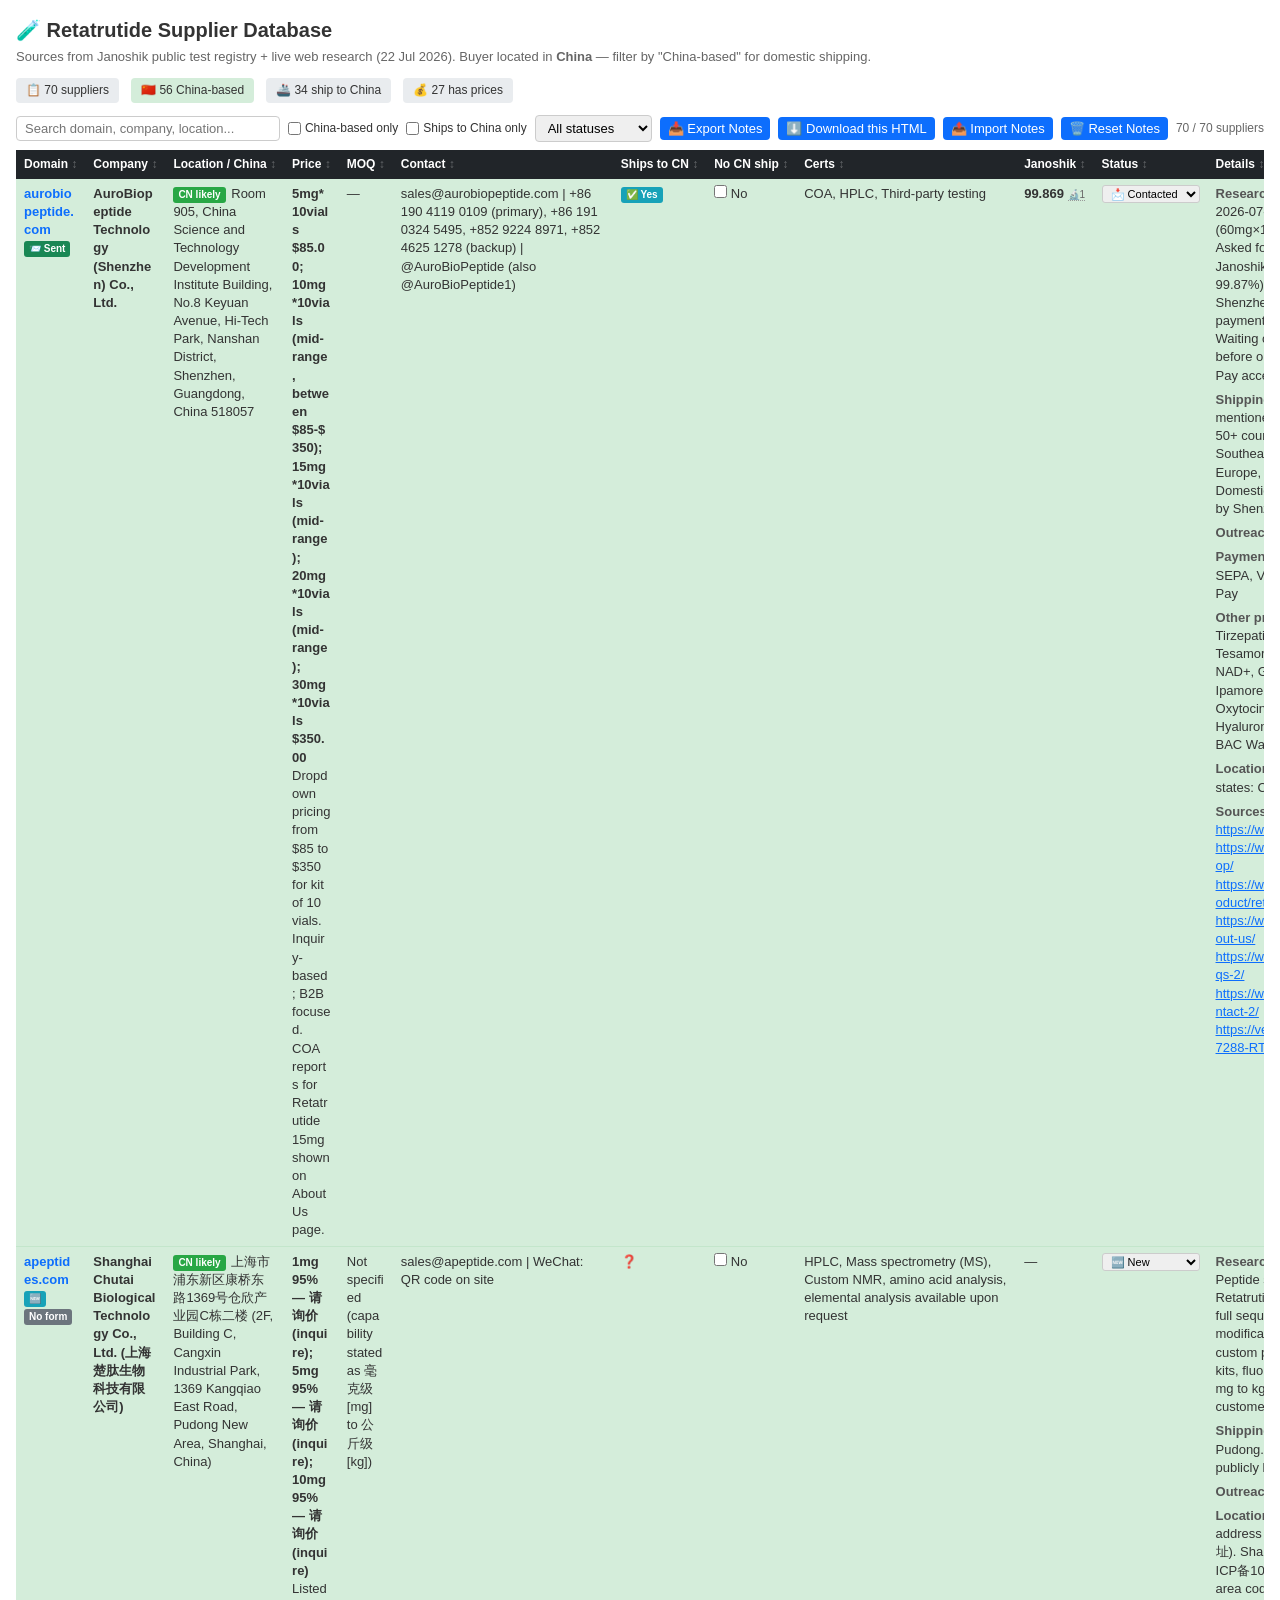
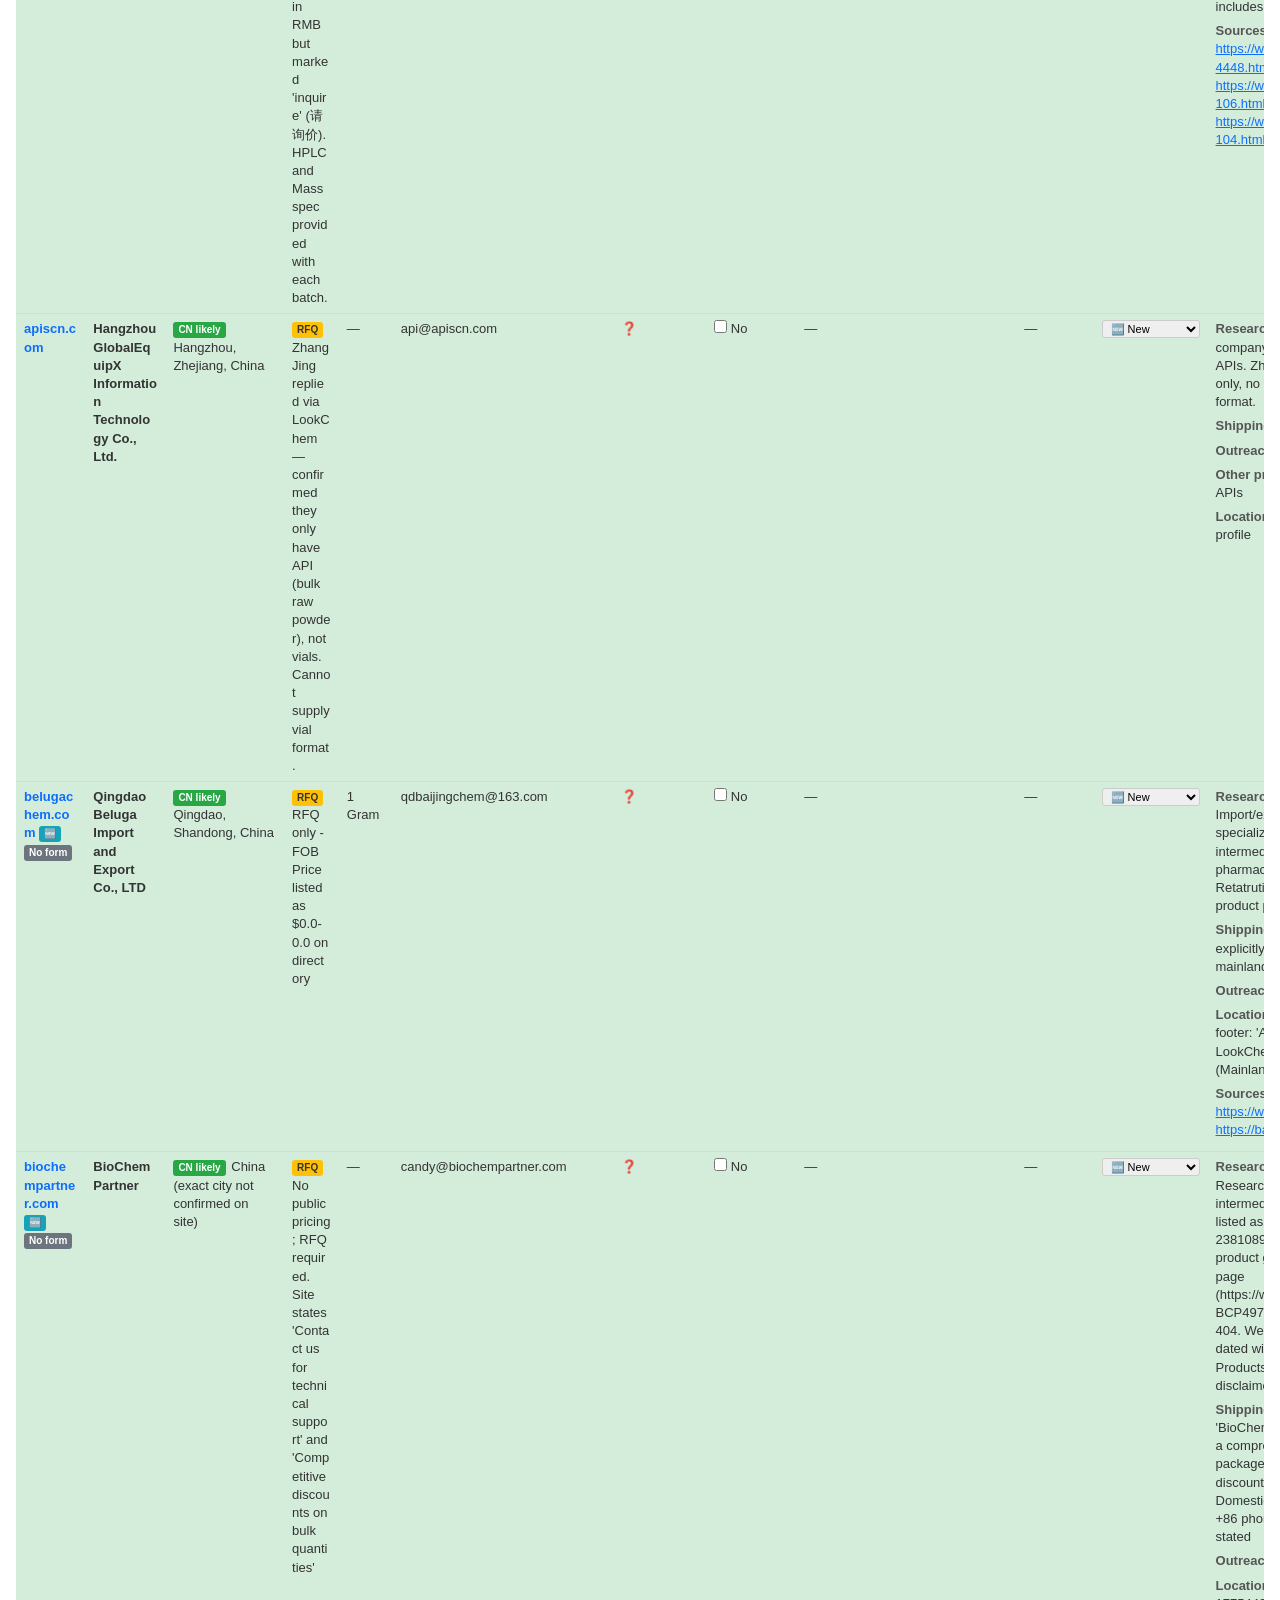
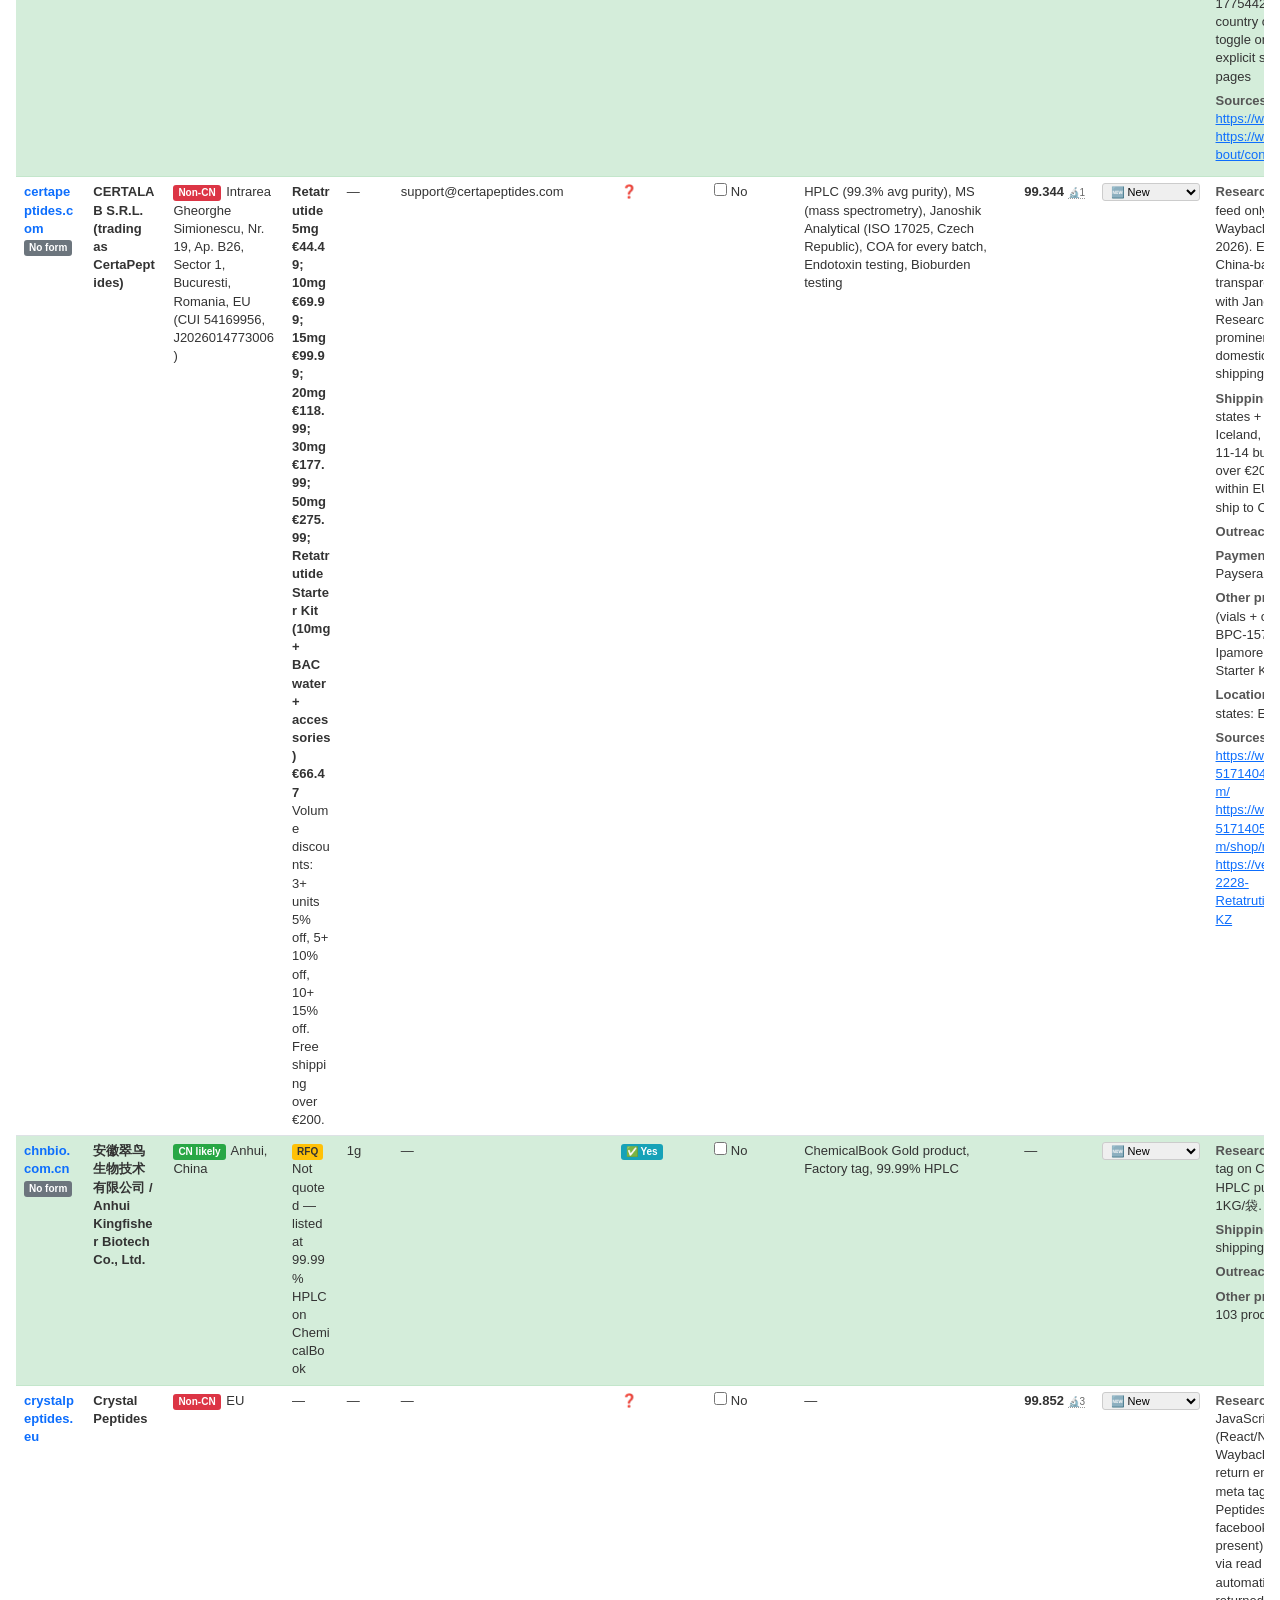
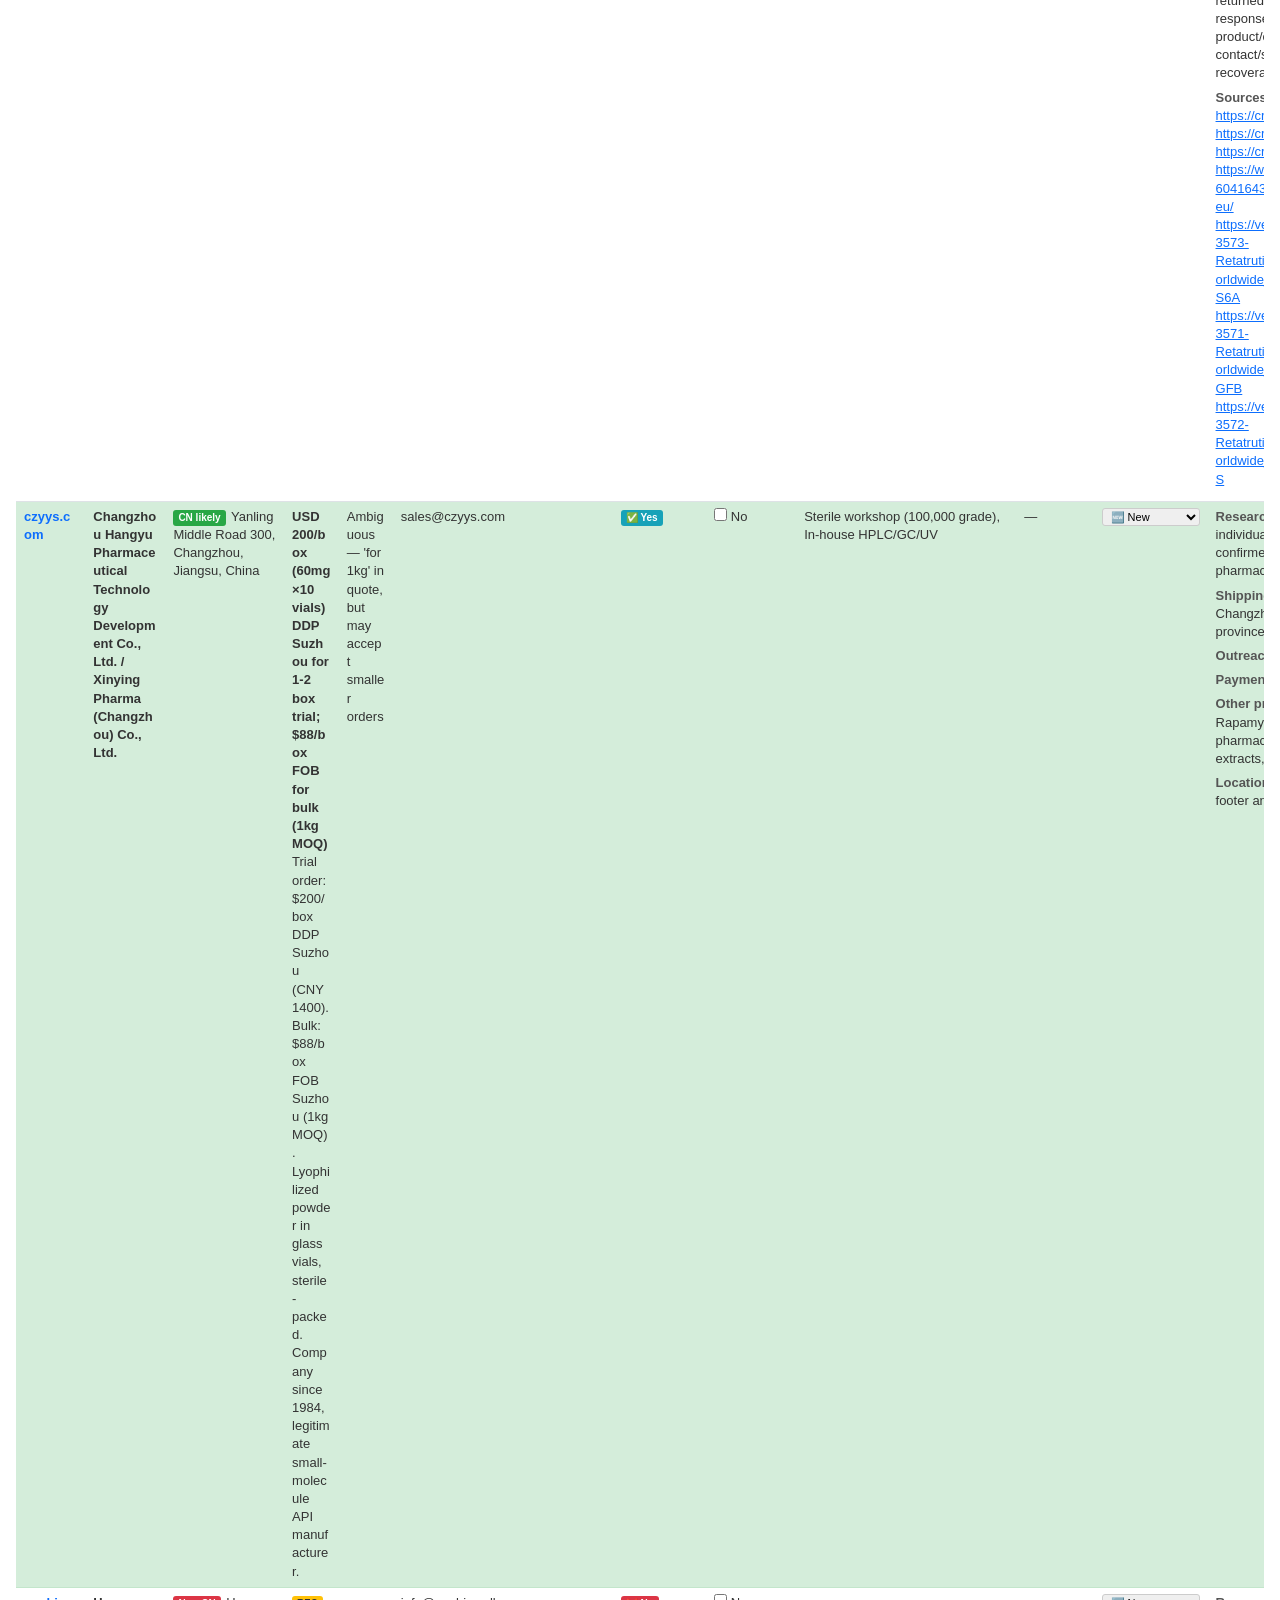
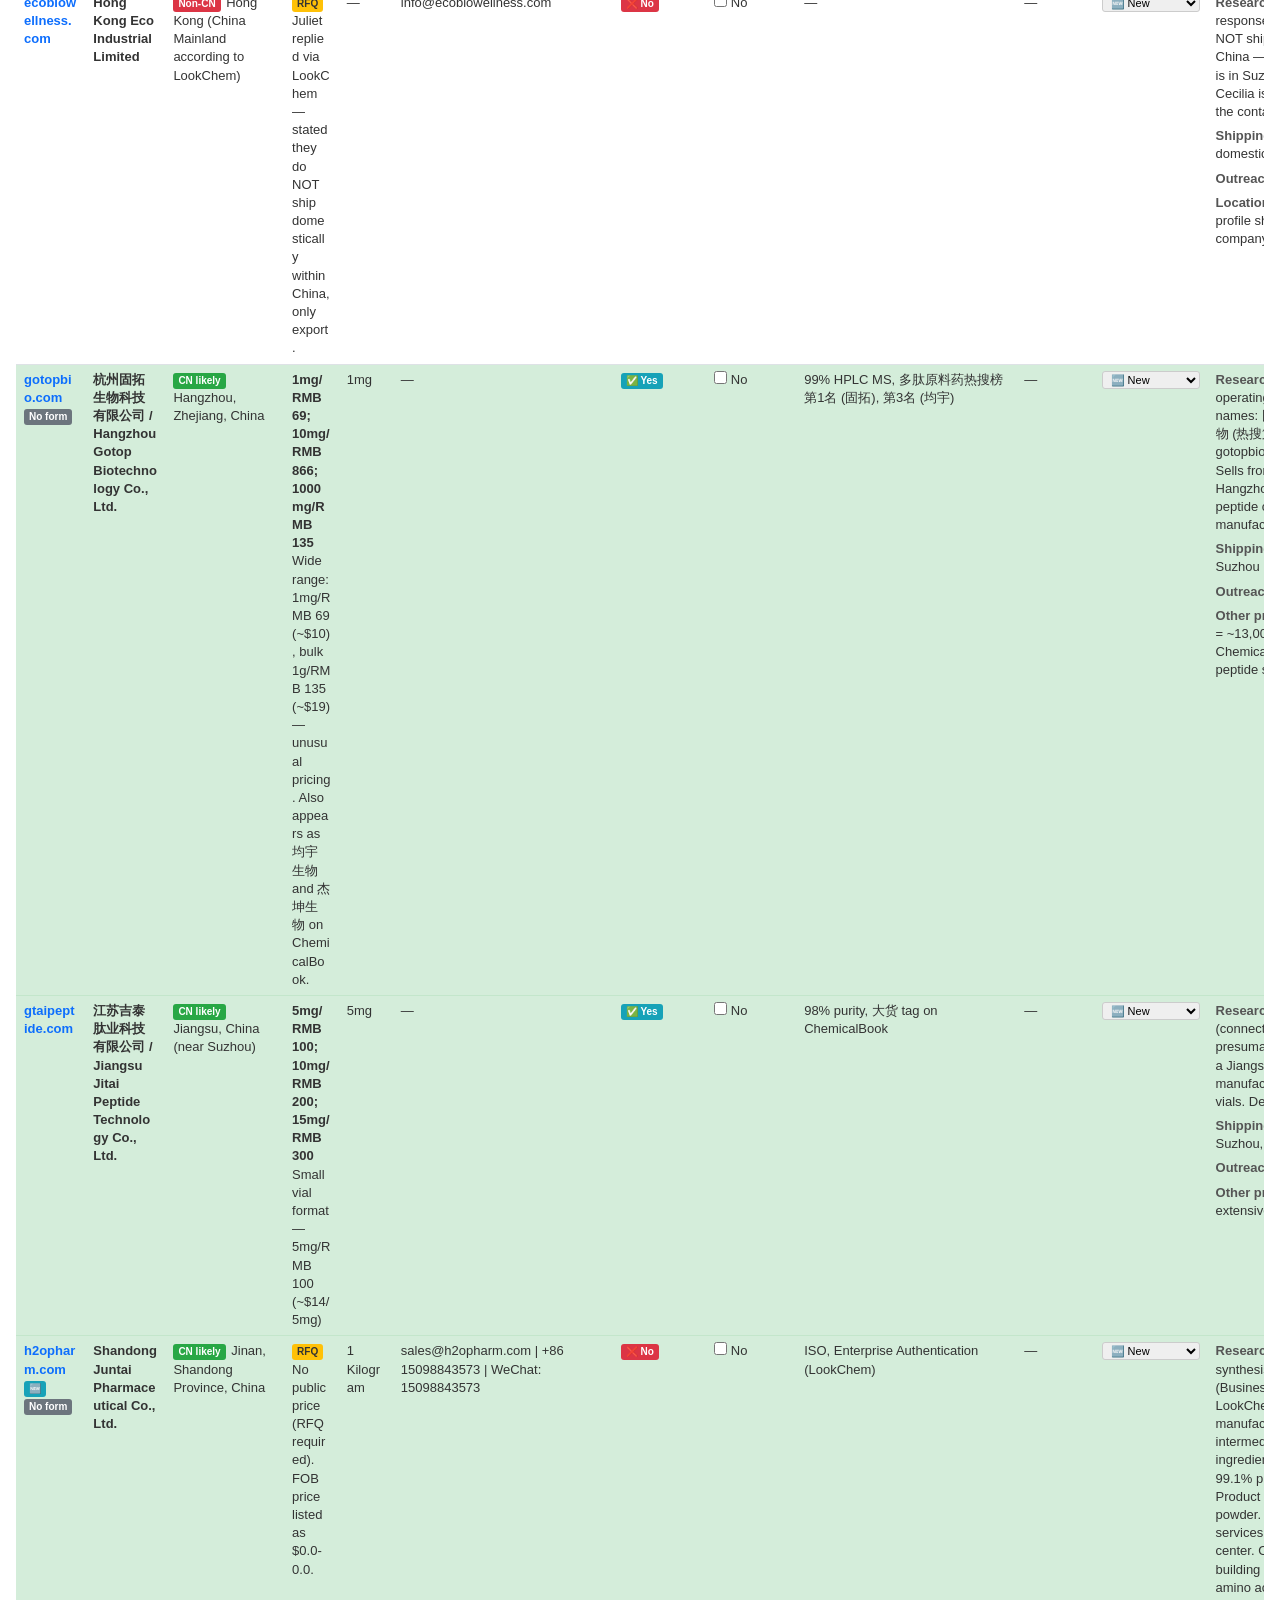
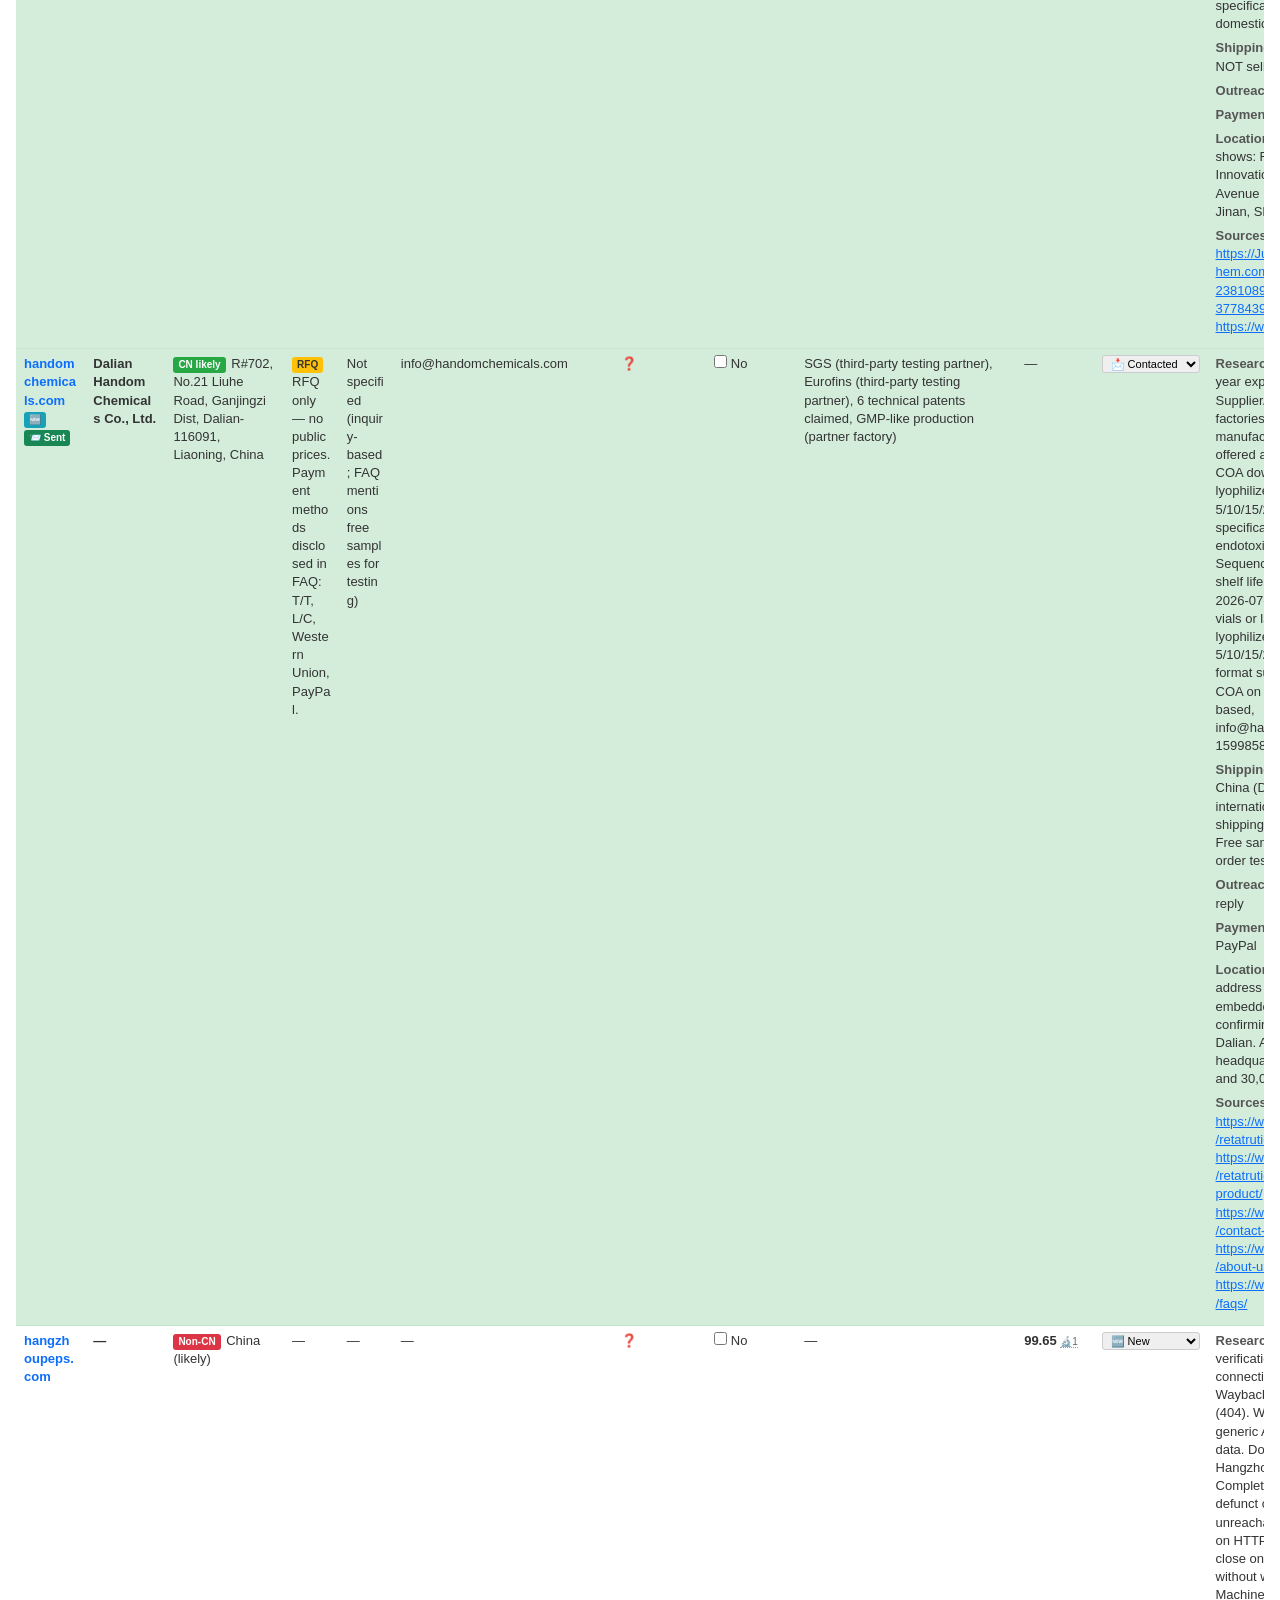
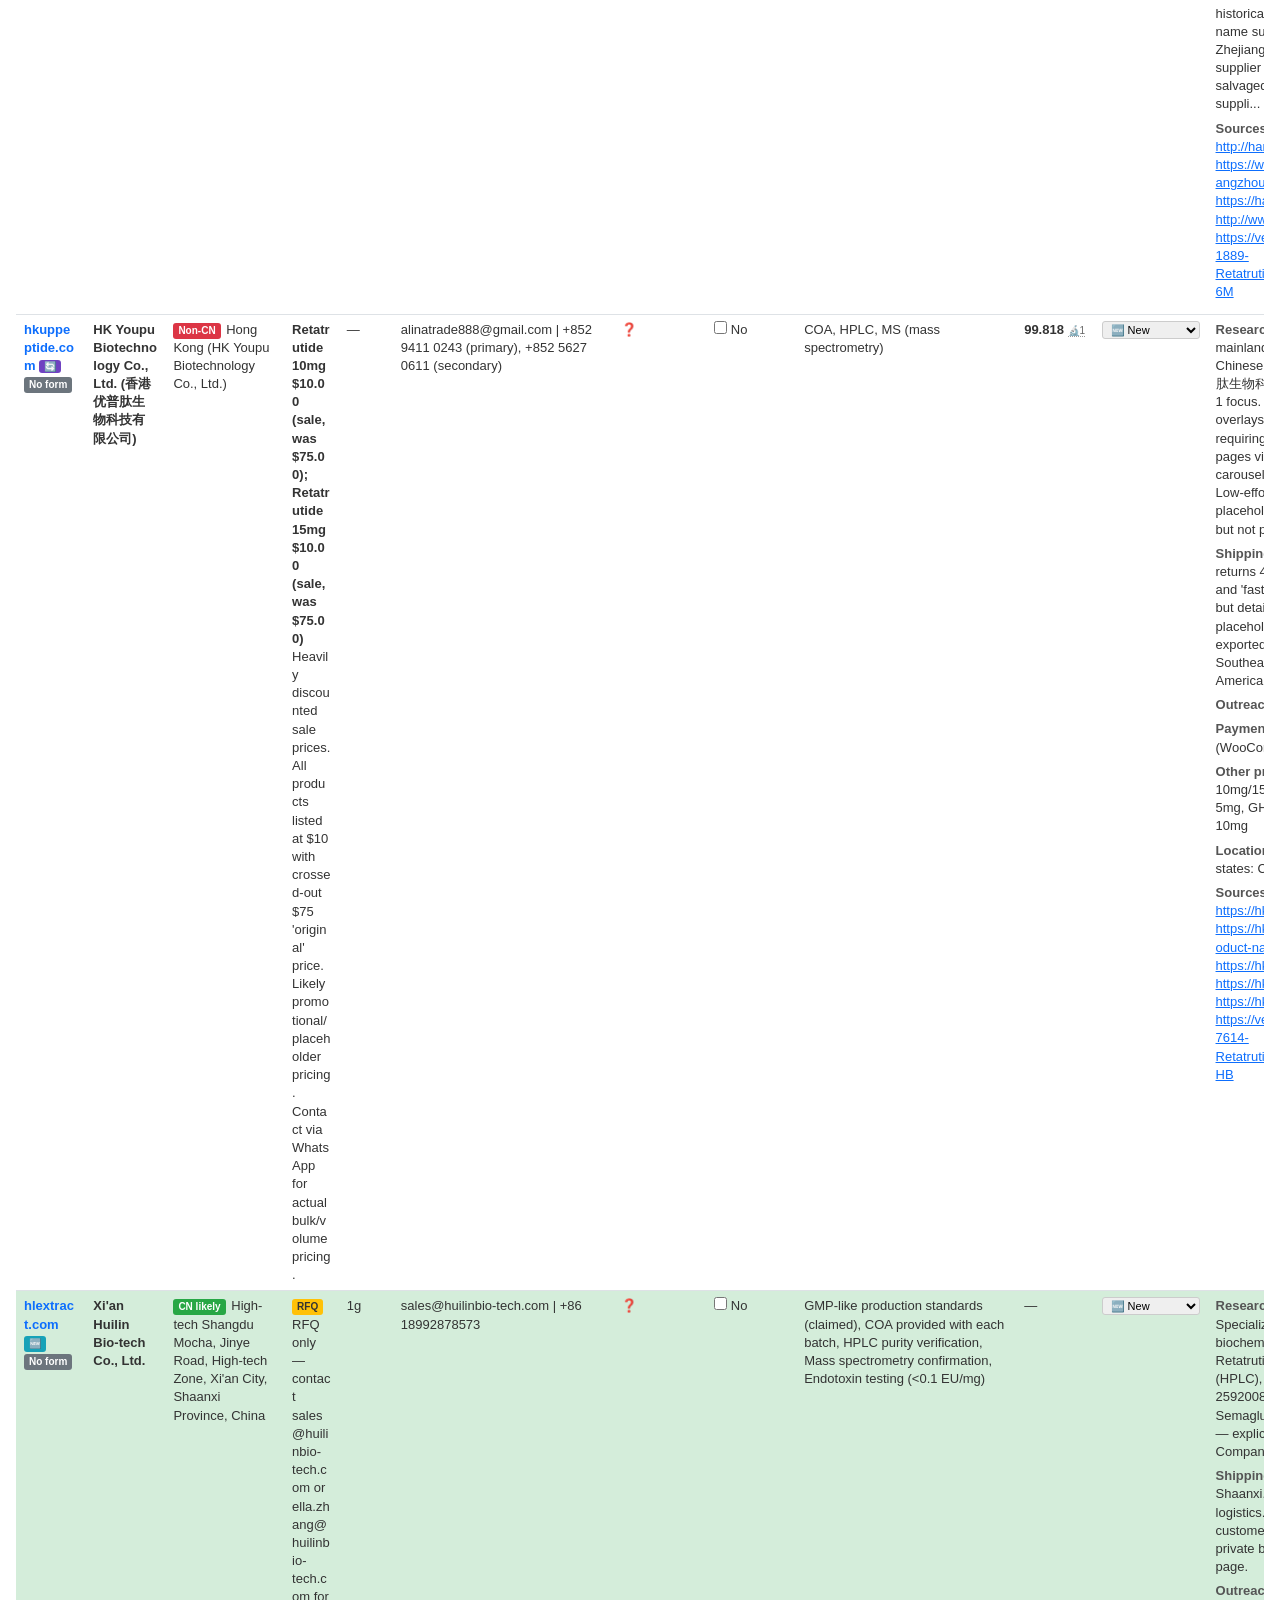
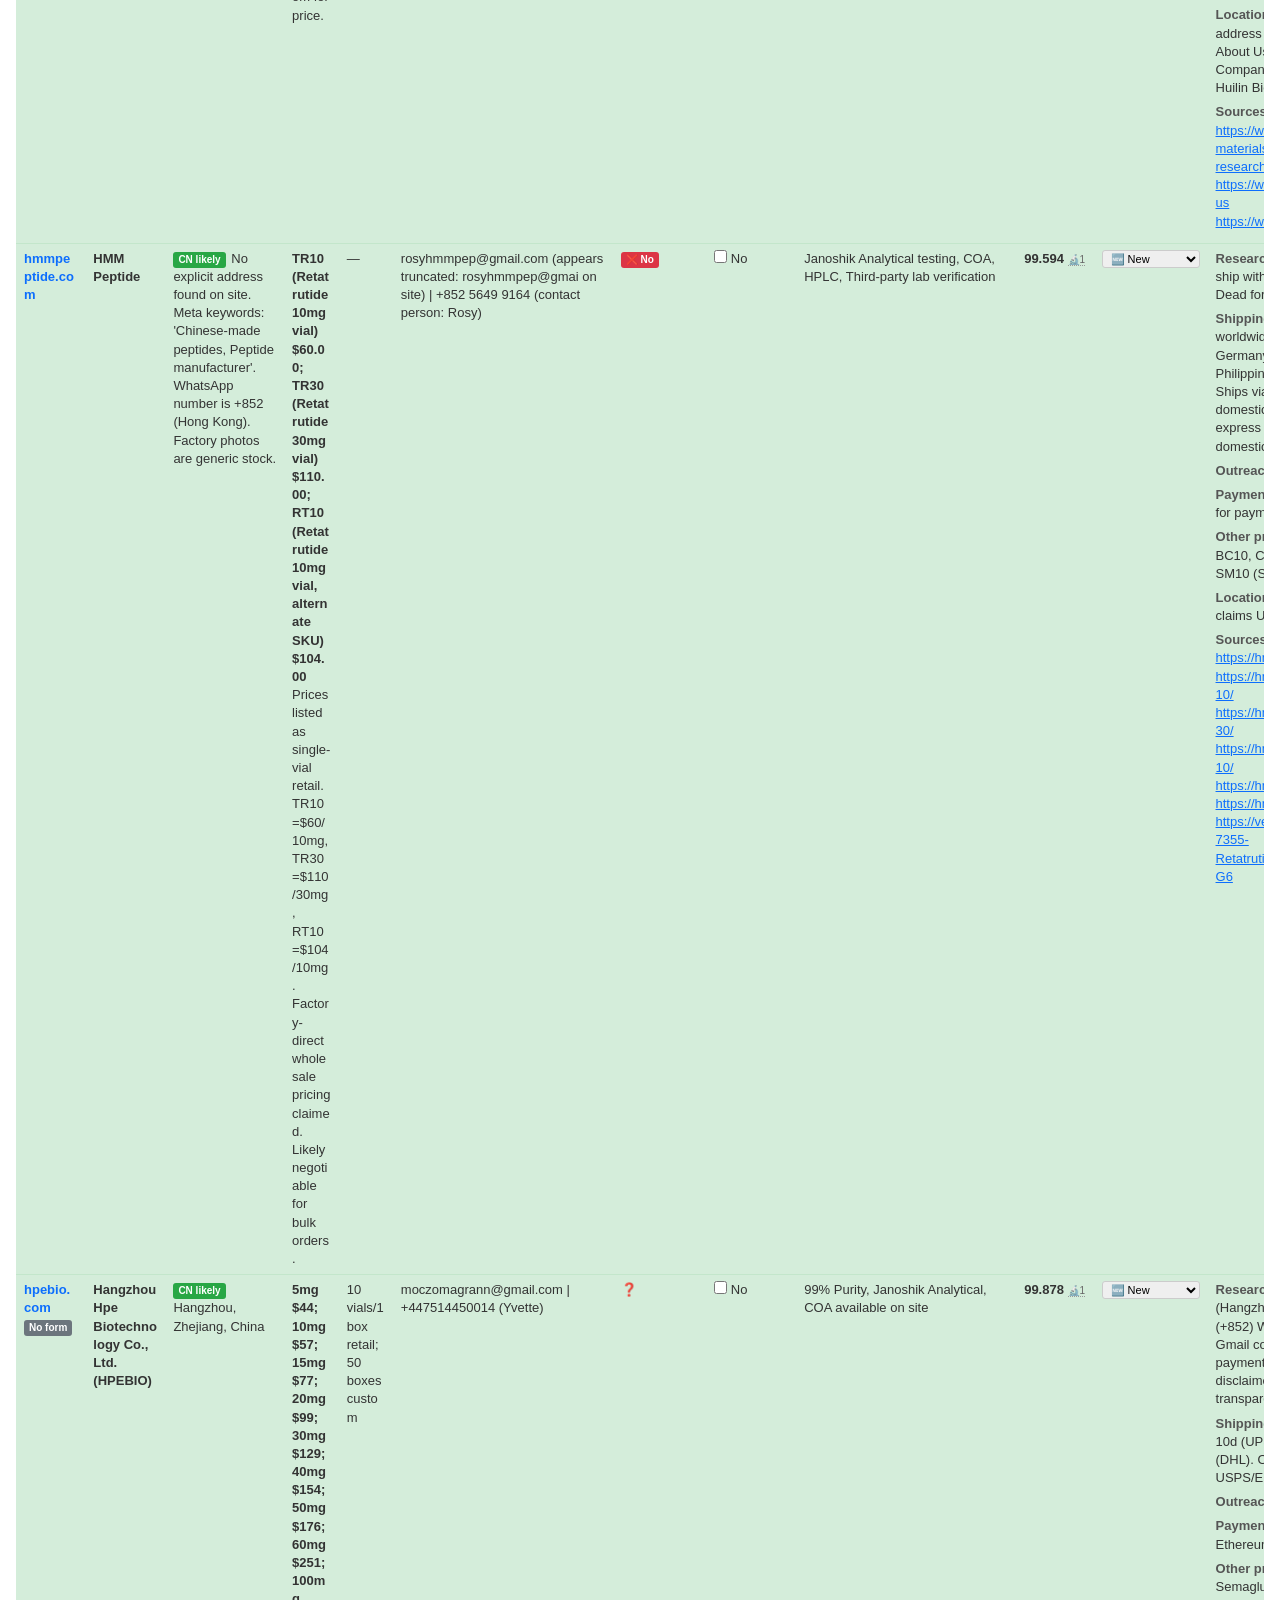
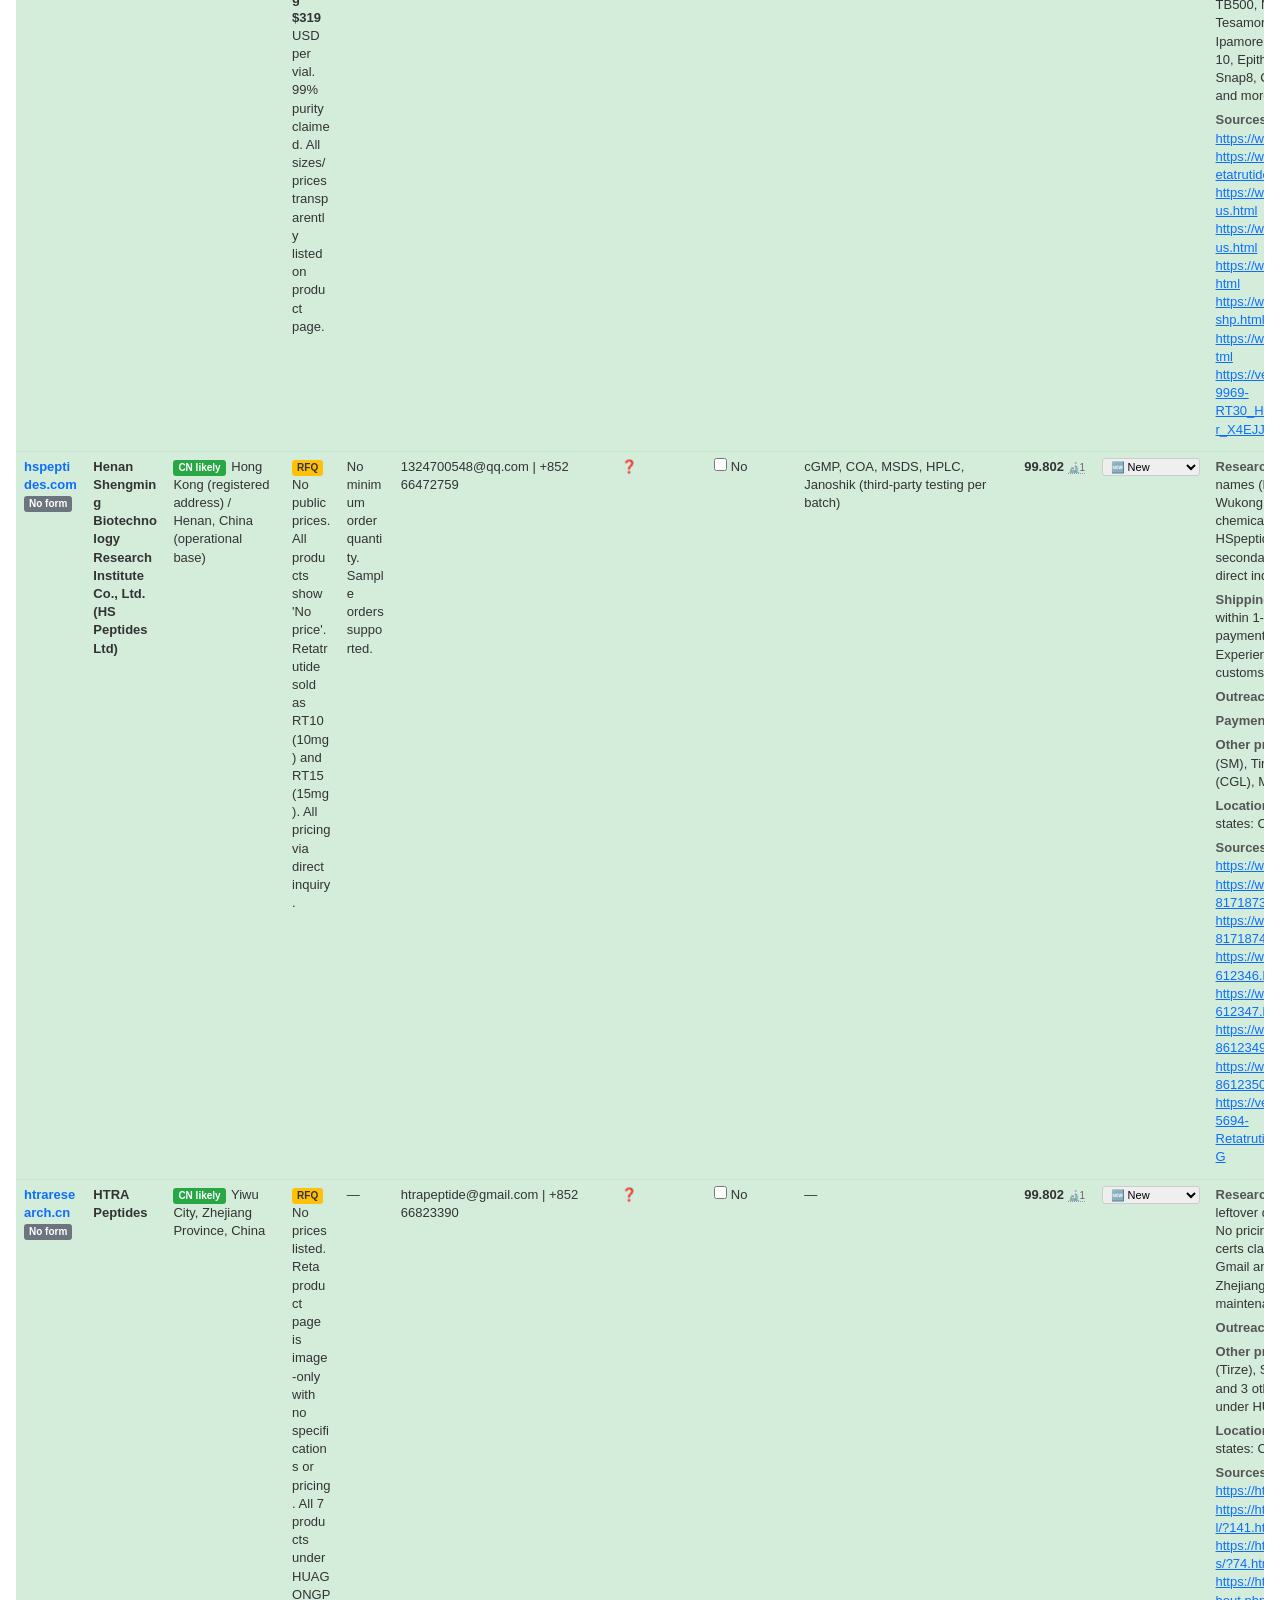
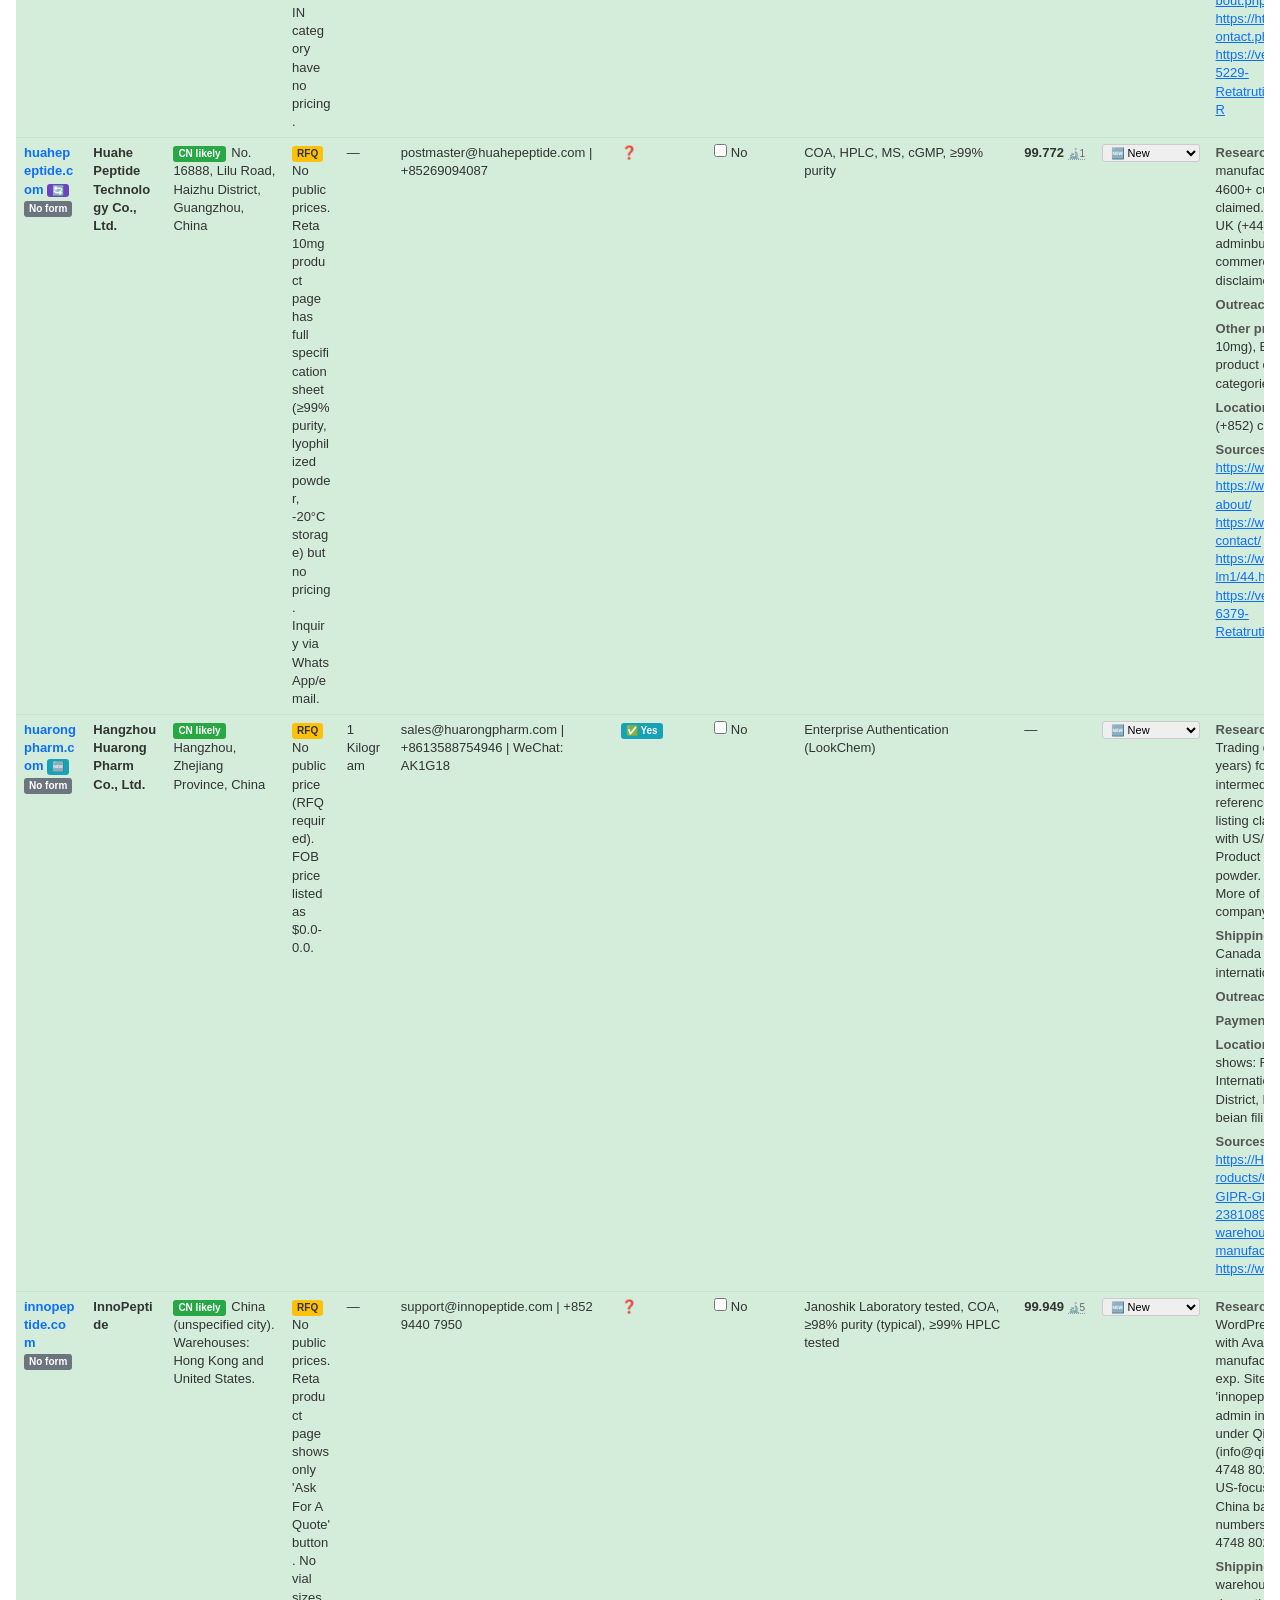
==== retatrutide-suppliers.html @ 612a73a8 "Add Janoshik verify links to 33 suppliers with test records" ====
<!DOCTYPE html>
<html lang="en">
<head>
<meta charset="UTF-8">
<meta name="viewport" content="width=device-width, initial-scale=1.0">
<title>Retatrutide Supplier Database</title>
<style>
:root {
  --cn-green: #d4edda;
  --cn-border: #c3e6cb;
  --non-cn-red: #f8d7da;
  --non-cn-border: #f5c6cb;
  --table-stripe: #f8f9fa;
  --header-bg: #212529;
  --accent: #0d6efd;
}
* { box-sizing: border-box; margin: 0; padding: 0; }
body { font-family: -apple-system,BlinkMacSystemFont,'Segoe UI',Roboto,sans-serif; font-size: 13px; line-height: 1.4; padding: 16px; background: #fff; color: #333; }
h1 { font-size: 20px; margin-bottom: 4px; }
.subtitle { color: #666; font-size: 13px; margin-bottom: 12px; }
.stats-bar { display: flex; gap: 12px; flex-wrap: wrap; margin-bottom: 12px; }
.stat { background: #e9ecef; padding: 4px 10px; border-radius: 4px; font-size: 12px; }
.stat.cn { background: var(--cn-green); }
.controls { display: flex; gap: 8px; flex-wrap: wrap; align-items: center; margin-bottom: 8px; }
.controls input, .controls select, .controls button { font-size: 13px; padding: 4px 8px; border: 1px solid #ccc; border-radius: 4px; }
.controls button { background: #0d6efd; color: #fff; border: none; cursor: pointer; }
.controls button:hover { background: #0b5ed7; }
.controls label { display: flex; align-items: center; gap: 4px; font-size: 12px; cursor: pointer; }
table { border-collapse: collapse; width: 100%; white-space: nowrap; }
th { background: var(--header-bg); color: #fff; padding: 6px 8px; text-align: left; font-weight: 600; cursor: pointer; position: relative; user-select: none; font-size: 12px; }
th::after { content: ' ↕'; opacity: 0.3; }
th.sorted-asc::after { content: ' ▲'; opacity: 1; }
th.sorted-desc::after { content: ' ▼'; opacity: 1; }
th:hover { background: #343a40; }
td { padding: 6px 8px; border-bottom: 1px solid #dee2e6; vertical-align: top; white-space: normal; overflow-wrap: anywhere; }
tr.cn { background: var(--cn-green); }
tr.cn td { border-color: var(--cn-border); }
tr.non-cn { background: #fff; }
tr.no-cn-ship { background: var(--non-cn-red) !important; }
tr.no-cn-ship td { border-color: var(--non-cn-border); }
tr.hidden { display: none; }
tr:hover { filter: brightness(0.97); }
td.notes-cell, td.details-cell { min-width: 220px; white-space: normal; overflow-wrap: anywhere; }
.detail-label { color: #555; font-weight: 600; }
.detail-block { margin-bottom: 6px; }
.source-link { color: #0d6efd; display: block; overflow-wrap: anywhere; }
td textarea { width: 160px; height: 36px; font-size: 11px; border: 1px solid #ccc; border-radius: 3px; padding: 2px 4px; resize: vertical; }
td textarea:focus { border-color: var(--accent); outline: none; box-shadow: 0 0 0 2px rgba(13,110,253,0.15); }
select.status { font-size: 11px; padding: 1px 4px; border-radius: 3px; border: 1px solid #ccc; }
.badge { display: inline-block; font-size: 10px; padding: 1px 5px; border-radius: 3px; font-weight: 600; margin-right: 2px; }
.badge-contacted { background: #198754; color: #fff; }
.badge-captcha { background: #fd7e14; color: #fff; }
.badge-no-form { background: #6c757d; color: #fff; }
.badge-cn { background: #28a745; color: #fff; }
.badge-not-cn { background: #dc3545; color: #fff; }
.badge-ship { background: #17a2b8; color: #fff; }
.badge-rfq { background: #ffc107; color: #333; }
.badge-test { font-size: 10px; color: #666; cursor: help; border-bottom: 1px dotted #999; }
.batch-badge { background: #6f42c1; color: #fff; font-size: 10px; padding: 1px 5px; border-radius: 3px; cursor: help; }
.domain-link { font-weight: 600; color: #0d6efd; text-decoration: none; }
.domain-link:hover { text-decoration: underline; }
.ex-import { margin-top: 8px; display: flex; gap: 8px; align-items: center; }
.ex-import button { font-size: 12px; padding: 3px 10px; }
.toast { position: fixed; bottom: 20px; right: 20px; background: #333; color: #fff; padding: 8px 16px; border-radius: 6px; font-size: 13px; opacity: 0; transition: opacity 0.3s; pointer-events: none; z-index: 999; }
.toast.show { opacity: 1; }
@media (max-width: 800px) { td, th { white-space: normal; } td textarea { width: 100px; } }
</style>
</head>
<body>
<h1>🧪 Retatrutide Supplier Database</h1>
<p class="subtitle">Sources from Janoshik public test registry + live web research (22 Jul 2026). Buyer located in <b>China</b> — filter by "China-based" for domestic shipping.</p>

<div class="stats-bar" id="stats-bar"></div>

<div class="controls">
  <input type="text" id="search" placeholder="Search domain, company, location..." style="flex:1;min-width:160px;">
  <label><input type="checkbox" id="chinaOnly"> China-based only</label>
  <label><input type="checkbox" id="shipChinaOnly"> Ships to China only</label>
  <select id="statusFilter">
    <option value="">All statuses</option>
    <option value="new">🆕 New</option>
    <option value="contacted">📩 Contacted</option>
    <option value="replied">💬 Replied</option>
    <option value="ordered">📦 Ordered</option>
    <option value="dead">⛔ Dead</option>
  </select>
  <button onclick="saveExport()">📥 Export Notes</button>
  <button onclick="downloadDatabase()">⬇️ Download this HTML</button>
  <input type="file" id="importFile" accept=".json" style="display:none" onchange="importNotes(event)">
  <button onclick="document.getElementById('importFile').click()">📤 Import Notes</button>
  <button onclick="resetNotes()">🗑️ Reset Notes</button>
  <span id="rowCount" style="font-size:12px;color:#666;"></span>
</div>

<div style="overflow-x:auto">
<table id="table">
<thead>
<tr>
<th data-col="domain">Domain</th>
<th data-col="company">Company</th>
<th data-col="china">Location / China</th>
<th data-col="price">Price</th>
<th data-col="moq">MOQ</th>
<th data-col="contact">Contact</th>
<th data-col="ships">Ships to CN</th>
<th data-col="noChinaShip">No CN ship</th>
<th data-col="certs">Certs</th>
<th data-col="purity">Janoshik</th>
<th data-col="status">Status</th>
<th data-col="details">Details</th>
<th data-col="notes">Notes</th>
</tr>
</thead>
<tbody id="tbody"></tbody>
</table>
</div>

<div class="ex-import">
  <span id="lastSaved" style="font-size:11px;color:#999;"></span>
</div>
<div id="toast" class="toast"></div>

<script>
const SUPPLIERS = [
  {
    domain: "aurobiopeptide.com",
    company: "AuroBiopeptide Technology (Shenzhen) Co., Ltd.",
    location: "Room 905, China Science and Technology Development Institute Building, No.8 Keyuan Avenue, Hi-Tech Park, Nanshan District, Shenzhen, Guangdong, China 518057",
    location_evidence: "Website states: China (Shenzhen)",
    china_based: true,
    ships_to_china: true,
    prices: "5mg*10vials $85.00; 10mg*10vials (mid-range, between $85-$350); 15mg*10vials (mid-range); 20mg*10vials (mid-range); 30mg*10vials $350.00",
    price_notes: "Dropdown pricing from $85 to $350 for kit of 10 vials. Inquiry-based; B2B focused. COA reports for Retatrutide 15mg shown on About Us page.",
    moq: "",
    email: "sales@aurobiopeptide.com",
    whatsapp: "+86 190 4119 0109 (primary), +86 191 0324 5495, +852 9224 8971, +852 4625 1278 (backup)",
    telegram: "@AuroBioPeptide (also @AuroBioPeptide1)",
    wechat: "",
    certs: "COA, HPLC, Third-party testing",
    purity: "99.869",
    test_count: 1,
    shipping_notes: "Global shipping mentioned on homepage; claims 50+ countries served. Ships to Southeast Asia, Middle East, Europe, South America, Africa. Domestic China shipping implied by Shenzhen base.",
    payment: "Credit/Debit cards, SEPA, Visa/Mastercard, WeChat Pay",
    batch_group: "",
    other_products: "Semaglutide, Tirzepatide, BPC-157, TB-500, Tesamorelin, Cagrilintide, GHK-Cu, NAD+, Glutathione, MOTS-c, Ipamorelin, LL-37, AOD-9604, Oxytocin Acetate, SNAP-8, Hyaluronic Acid, KLOW Blend, BAC Water",
    notes: "Active conversation 2026-07-24. Quoted ¥1,730 (60mg×10 vials delivered Suzhou). Asked for COA/HPLC-MS. Has Janoshik test 157288 (RT20, 99.87%). Legitimate vendor — Shenzhen address, card payments, real COA library. Waiting on batch COA for 60mg before ordering. Payment: WeChat Pay accepted..",
    outreach_status: "contacted",
    outreach_detail: "Active — in discussion",
    source_urls: ["https://www.aurobiopeptide.com/", "https://www.aurobiopeptide.com/shop/", "https://www.aurobiopeptide.com/product/retarutide/", "https://www.aurobiopeptide.com/about-us/", "https://www.aurobiopeptide.com/faqs-2/", "https://www.aurobiopeptide.com/contact-2/", "https://verify.janoshik.com/tests/157288-RT20_PQSMTQNEHEKC"],
    source: "janoshik",
    reachable: true
  },
  {
    domain: "apeptides.com",
    company: "Shanghai Chutai Biological Technology Co., Ltd. (上海楚肽生物科技有限公司)",
    location: "上海市浦东新区康桥东路1369号仓欣产业园C栋二楼 (2F, Building C, Cangxin Industrial Park, 1369 Kangqiao East Road, Pudong New Area, Shanghai, China)",
    location_evidence: "Full street address on Contact page (生产地址). Shanghai ICP registration (沪ICP备10016655号-2). Shanghai area code 021. Company name includes 上海.",
    china_based: true,
    ships_to_china: null,
    prices: "1mg 95% — 请询价 (inquire); 5mg 95% — 请询价 (inquire); 10mg 95% — 请询价 (inquire)",
    price_notes: "Listed in RMB but marked 'inquire' (请询价). HPLC and Mass spec provided with each batch.",
    moq: "Not specified (capability stated as 毫克级[mg] to 公斤级[kg])",
    email: "sales@apeptide.com",
    whatsapp: "",
    telegram: "",
    wechat: "QR code on site",
    certs: "HPLC, Mass spectrometry (MS), Custom NMR, amino acid analysis, elemental analysis available upon request",
    purity: "",
    test_count: 0,
    shipping_notes: "Based in Shanghai, Pudong. Shipping methods not publicly listed.",
    payment: "",
    batch_group: "",
    other_products: "",
    notes: "[raw powder/API] Peptide synthesis specialist. Retatrutide TFA product page with full sequence and PEG2000 modification disclosed. Also offers custom peptide synthesis, ELISA kits, fluorescent labeling. Supports mg to kg scale. QQ and WeChat customer service.",
    outreach_status: "no_form",
    outreach_detail: "Direct contact available",
    source_urls: ["https://www.apeptides.com/h-nd-4448.html", "https://www.apeptides.com/h-col-106.html", "https://www.apeptides.com/h-col-104.html"],
    source: "discovery",
    reachable: true
  },
  {
    domain: "apiscn.com",
    company: "Hangzhou GlobalEquipX Information Technology Co., Ltd.",
    location: "Hangzhou, Zhejiang, China",
    location_evidence: "LookChem profile",
    china_based: true,
    ships_to_china: null,
    prices: "",
    price_notes: "Zhang Jing replied via LookChem — confirmed they only have API (bulk raw powder), not vials. Cannot supply vial format.",
    moq: "",
    email: "api@apiscn.com",
    whatsapp: "",
    telegram: "",
    wechat: "",
    certs: "",
    purity: "",
    test_count: 0,
    shipping_notes: "Not specified",
    payment: "",
    batch_group: "",
    other_products: "Pharmaceutical APIs",
    notes: "Information technology company offering pharmaceutical APIs. Zhang Jing confirmed API only, no vials. Non-starter for vial format.",
    outreach_status: "dead",
    outreach_detail: "Dead lead",
    source_urls: [],
    source: "inbound_inquiry_2026-07-23",
    reachable: true
  },
  {
    domain: "belugachem.com",
    company: "Qingdao Beluga Import and Export Co., LTD",
    location: "Qingdao, Shandong, China",
    location_evidence: "Official site footer: 'Address: qingdao'; LookChem profile shows China (Mainland)",
    china_based: true,
    ships_to_china: null,
    prices: "",
    price_notes: "RFQ only - FOB Price listed as $0.0-0.0 on directory",
    moq: "1 Gram",
    email: "qdbaijingchem@163.com",
    whatsapp: "",
    telegram: "",
    wechat: "",
    certs: "",
    purity: "",
    test_count: 0,
    shipping_notes: "Domestic shipping not explicitly stated; company is mainland-China based",
    payment: "",
    batch_group: "",
    other_products: "",
    notes: "[raw powder/API] Import/export trading company specializing in chemical intermediates, steroids, pharmaceutical intermediates. Retatrutide listed on LookChem product page with min order 1g.",
    outreach_status: "no_form",
    outreach_detail: "Direct contact available",
    source_urls: ["https://www.belugachem.com", "https://baijingchem.lookchem.com"],
    source: "discovery",
    reachable: true
  },
  {
    domain: "biochempartner.com",
    company: "BioChemPartner",
    location: "China (exact city not confirmed on site)",
    location_evidence: "Phone 0086-17754423994 (+86 mainland China country code), Chinese language toggle on site, ICP-unverified; no explicit street address on public pages",
    china_based: true,
    ships_to_china: null,
    prices: "",
    price_notes: "No public pricing; RFQ required. Site states 'Contact us for technical support' and 'Competitive discounts on bulk quantities'",
    moq: "",
    email: "candy@biochempartner.com",
    whatsapp: "",
    telegram: "",
    wechat: "",
    certs: "",
    purity: "",
    test_count: 0,
    shipping_notes: "Vendor claim: 'BioChemPartner is able to provide a comprehensive QC data package' and 'Competitive discounts on bulk quantities'. Domestic shipping inferred from +86 phone only, not explicitly stated",
    payment: "",
    batch_group: "",
    other_products: "",
    notes: "[raw powder/API] Research chemicals, APIs, and intermediates supplier. Retatrutide listed as Cat# BCP49767 CAS 2381089-83-2 on homepage product grid. Dedicated product page (https://www.biochempartner.com/BCP49767/retatrutide.html) returns 404. Website appears somewhat dated with placeholder text in nav. Products for research use only disclaimer present.",
    outreach_status: "no_form",
    outreach_detail: "Direct contact available",
    source_urls: ["https://www.biochempartner.com/", "https://www.biochempartner.com/about/contact-us"],
    source: "discovery",
    reachable: true
  },
  {
    domain: "certapeptides.com",
    company: "CERTALAB S.R.L. (trading as CertaPeptides)",
    location: "Intrarea Gheorghe Simionescu, Nr. 19, Ap. B26, Sector 1, Bucuresti, Romania, EU (CUI 54169956, J2026014773006)",
    location_evidence: "Website states: Europe",
    china_based: false,
    ships_to_china: null,
    prices: "Retatrutide 5mg €44.49; 10mg €69.99; 15mg €99.99; 20mg €118.99; 30mg €177.99; 50mg €275.99; Retatrutide Starter Kit (10mg + BAC water + accessories) €66.47",
    price_notes: "Volume discounts: 3+ units 5% off, 5+ 10% off, 10+ 15% off. Free shipping over €200.",
    moq: "",
    email: "support@certapeptides.com",
    whatsapp: "",
    telegram: "",
    wechat: "",
    certs: "HPLC (99.3% avg purity), MS (mass spectrometry), Janoshik Analytical (ISO 17025, Czech Republic), COA for every batch, Endotoxin testing, Bioburden testing",
    purity: "99.344",
    test_count: 1,
    shipping_notes: "Ships to 27 EU member states + Switzerland, UK, Norway, Iceland, Israel. EU carrier network, 11-14 business days, free shipping over €200. No customs paperwork within EU. Does NOT appear to ship to China.",
    payment: "SEPA bank transfer, Paysera, Credit/Debit cards",
    batch_group: "",
    other_products: "Semaglutide (vials + oral tablets), Tirzepatide, BPC-157, GHK-Cu, Epitalon, Ipamorelin, Selank, Glow Blend, Starter Kits, Bacteriostatic Water",
    notes: "Live site returns RSS feed only (broken). Data from Wayback Machine snapshot (May 2026). EU-based (Romania), NOT China-based. Exceptionally transparent: publishes every COA with Janoshik verification links. Research-use-only disclaimer prominent. Not suitable for China domestic buyer — no China shipping evident.",
    outreach_status: "no_form",
    outreach_detail: "Direct contact available",
    source_urls: ["https://web.archive.org/web/20260517140456/https://certapeptides.com/", "https://web.archive.org/web/20260517140509/https://certapeptides.com/shop/retatrutide", "https://verify.janoshik.com/tests/172228-Retatrutide_15mg_ETNHRY5SK3KZ"],
    source: "janoshik",
    reachable: false
  },
  {
    domain: "chnbio.com.cn",
    company: "安徽翠鸟生物技术有限公司 / Anhui Kingfisher Biotech Co., Ltd.",
    location: "Anhui, China",
    location_evidence: "",
    china_based: true,
    ships_to_china: true,
    prices: "",
    price_notes: "Not quoted — listed at 99.99% HPLC on ChemicalBook",
    moq: "1g",
    email: "",
    whatsapp: "",
    telegram: "",
    wechat: "",
    certs: "ChemicalBook Gold product, Factory tag, 99.99% HPLC",
    purity: "",
    test_count: 0,
    shipping_notes: "Anhui — domestic shipping within China",
    payment: "",
    batch_group: "",
    other_products: "Peptide APIs, 103 products listed",
    notes: "Gold product + Factory tag on ChemicalBook. 99.99% HPLC purity. Sells 1g/瓶, 10g/瓶, 1KG/袋. Strong manufacturer lead.",
    outreach_status: "no_form",
    outreach_detail: "Direct contact available",
    source_urls: [],
    source: "ChemicalBook_2026-07-23",
    reachable: true
  },
  {
    domain: "crystalpeptides.eu",
    company: "Crystal Peptides",
    location: "EU",
    location_evidence: "",
    china_based: null,
    ships_to_china: null,
    prices: "",
    price_notes: "",
    moq: "",
    email: "",
    whatsapp: "",
    telegram: "",
    wechat: "",
    certs: "",
    purity: "99.852",
    test_count: 3,
    shipping_notes: "",
    payment: "",
    batch_group: "",
    other_products: "",
    notes: "Site is entirely JavaScript-rendered (React/Next.js). Both live site and Wayback Machine snapshots return empty HTML shells with only meta tags (author: Crystal Peptides, twitter: @crystalpeptides, facebook-domain-verification present). No content extractable via read tool. Would need browser automation to render. Web search returned generic AI safety response, not actual product/contact data. No contact/shipping/product info recoverable.",
    outreach_status: "",
    outreach_detail: "",
    source_urls: ["https://crystalpeptides.eu/", "https://crystalpeptides.eu/shop", "https://crystalpeptides.eu/contact", "https://web.archive.org/web/20260604164305/https://crystalpeptides.eu/", "https://verify.janoshik.com/tests/163573-Retatrutide_30mg_EU_supplier_worldwide_99_purity_KTZBAAUCGS6A", "https://verify.janoshik.com/tests/163571-Retatrutide_10mg_EU_supplier_worldwide_99_purity_4ND5RXEWBGFB", "https://verify.janoshik.com/tests/163572-Retatrutide_20mg_EU_supplier_worldwide_99_purity_THC88ILYEN8S"],
    source: "janoshik",
    reachable: false
  },
  {
    domain: "czyys.com",
    company: "Changzhou Hangyu Pharmaceutical Technology Development Co., Ltd. / Xinying Pharma (Changzhou) Co., Ltd.",
    location: "Yanling Middle Road 300, Changzhou, Jiangsu, China",
    location_evidence: "Website footer and about page",
    china_based: true,
    ships_to_china: true,
    prices: "USD 200/box (60mg×10 vials) DDP Suzhou for 1-2 box trial; $88/box FOB for bulk (1kg MOQ)",
    price_notes: "Trial order: $200/box DDP Suzhou (CNY 1400). Bulk: $88/box FOB Suzhou (1kg MOQ). Lyophilized powder in glass vials, sterile-packed. Company since 1984, legitimate small-molecule API manufacturer.",
    moq: "Ambiguous — 'for 1kg' in quote, but may accept smaller orders",
    email: "sales@czyys.com",
    whatsapp: "",
    telegram: "",
    wechat: "",
    certs: "Sterile workshop (100,000 grade), In-house HPLC/GC/UV",
    purity: "",
    test_count: 0,
    shipping_notes: "DDP Suzhou available. Changzhou-based — same province, ~1hr shipping.",
    payment: "T/T in advance",
    batch_group: "",
    other_products: "Tacrolimus, Rapamycin, Leflunomide, pharmaceutical intermediates, extracts, amino acids",
    notes: "Dead — B2B only, no individual sales. Steven Zhang confirmed only sells to pharmaceutical factories.",
    outreach_status: "dead",
    outreach_detail: "Dead lead",
    source_urls: [],
    source: "inbound_inquiry_2026-07-23",
    reachable: true
  },
  {
    domain: "ecobiowellness.com",
    company: "Hong Kong Eco Industrial Limited",
    location: "Hong Kong (China Mainland according to LookChem)",
    location_evidence: "LookChem profile shows China (Mainland) but company name states Hong Kong",
    china_based: false,
    ships_to_china: false,
    prices: "",
    price_notes: "Juliet replied via LookChem — stated they do NOT ship domestically within China, only export.",
    moq: "",
    email: "info@ecobiowellness.com",
    whatsapp: "",
    telegram: "",
    wechat: "",
    certs: "",
    purity: "",
    test_count: 0,
    shipping_notes: "Export only. No domestic delivery within China.",
    payment: "",
    batch_group: "",
    other_products: "",
    notes: "LookChem inquiry response. Juliet confirmed they do NOT ship domestically within China — only export. Since buyer is in Suzhou this is a non-starter. Cecilia is the real name, Juliet is the contact person.",
    outreach_status: "dead",
    outreach_detail: "Dead lead",
    source_urls: [],
    source: "inbound_inquiry_2026-07-23",
    reachable: true
  },
  {
    domain: "gotopbio.com",
    company: "杭州固拓生物科技有限公司 / Hangzhou Gotop Biotechnology Co., Ltd.",
    location: "Hangzhou, Zhejiang, China",
    location_evidence: "",
    china_based: true,
    ships_to_china: true,
    prices: "1mg/RMB 69; 10mg/RMB 866; 1000mg/RMB 135",
    price_notes: "Wide range: 1mg/RMB 69 (~$10), bulk 1g/RMB 135 (~$19) — unusual pricing. Also appears as 均宇生物 and 杰坤生物 on ChemicalBook.",
    moq: "1mg",
    email: "",
    whatsapp: "",
    telegram: "",
    wechat: "",
    certs: "99% HPLC MS, 多肽原料药热搜榜第1名 (固拓), 第3名 (均宇)",
    purity: "",
    test_count: 0,
    shipping_notes: "Hangzhou — near Suzhou",
    payment: "",
    batch_group: "",
    other_products: "2980+5143+4864 = ~13,000 products across 3 ChemicalBook listings. Major peptide supplier/catalog.",
    notes: "Major peptide supplier operating under 3 ChemicalBook names: 固拓生物 (热搜第1), 均宇生物 (热搜第3), 杰坤生物. All use gotopbio.com. 13000+ products. Sells from 1mg vials to kg bulk. Hangzhou. Appears to be a large peptide company — possibly manufacturer or major distributor.",
    outreach_status: "no_form",
    outreach_detail: "Direct contact available",
    source_urls: [],
    source: "ChemicalBook_2026-07-23",
    reachable: true
  },
  {
    domain: "gtaipeptide.com",
    company: "江苏吉泰肽业科技有限公司 / Jiangsu Jitai Peptide Technology Co., Ltd.",
    location: "Jiangsu, China (near Suzhou)",
    location_evidence: "",
    china_based: true,
    ships_to_china: true,
    prices: "5mg/RMB 100; 10mg/RMB 200; 15mg/RMB 300",
    price_notes: "Small vial format — 5mg/RMB 100 (~$14/5mg)",
    moq: "5mg",
    email: "",
    whatsapp: "",
    telegram: "",
    wechat: "",
    certs: "98% purity, 大货 tag on ChemicalBook",
    purity: "",
    test_count: 0,
    shipping_notes: "Jiangsu — near Suzhou, easy domestic shipping!",
    payment: "",
    batch_group: "",
    other_products: "2675 products — extensive peptide catalog",
    notes: "Domain unreachable (connection refused). Site presumably down or defunct. Was a Jiangsu-based peptide manufacturer selling 5/10/15mg vials. Dead lead.",
    outreach_status: "dead",
    outreach_detail: "Dead lead",
    source_urls: [],
    source: "ChemicalBook_2026-07-23",
    reachable: false
  },
  {
    domain: "h2opharm.com",
    company: "Shandong Juntai Pharmaceutical Co., Ltd.",
    location: "Jinan, Shandong Province, China",
    location_evidence: "Own website shows: F4, Building 7, DIYA Innovation Park, No. 2566, Century Avenue Road, High tech Zone, Jinan, Shandong, China.",
    china_based: true,
    ships_to_china: false,
    prices: "",
    price_notes: "No public price (RFQ required). FOB price listed as $0.0-0.0.",
    moq: "1 Kilogram",
    email: "sales@h2opharm.com",
    whatsapp: "+86 15098843573",
    telegram: "",
    wechat: "15098843573",
    certs: "ISO, Enterprise Authentication (LookChem)",
    purity: "",
    test_count: 0,
    shipping_notes: "Elly confirmed they do NOT sell within China. Export only.",
    payment: "T/T",
    batch_group: "",
    other_products: "",
    notes: "[custom synthesis/CDMO] Manufacturer (Business Type: Manufacturers on LookChem). Integrated R&D, manufacturing and sales of APIs, intermediates and cosmetic ingredients. Retatrutide API with 99.1% purity per COA (HPLC). Product form: raw peptide API powder. Also offers CDMO services with 1,500 sqm R&D center. Own site shows peptide building blocks (Fmoc-protected amino acids) not Retatrutide specifically. Elly confirmed no domestic China sales.",
    outreach_status: "no_form",
    outreach_detail: "Direct contact available",
    source_urls: ["https://JuntaiPharmaceutical.lookchem.com/products/CasNo-2381089-83-2-Retatrutide-37784390.html", "https://www.h2opharm.com"],
    source: "discovery",
    reachable: true
  },
  {
    domain: "handomchemicals.com",
    company: "Dalian Handom Chemicals Co., Ltd.",
    location: "R#702, No.21 Liuhe Road, Ganjingzi Dist, Dalian-116091, Liaoning, China",
    location_evidence: "Full street address on Contact page, embedded Google Maps confirming Liuhe Road area, Dalian. About page states headquarters in northeast China and 30,000㎡ factory.",
    china_based: true,
    ships_to_china: null,
    prices: "",
    price_notes: "RFQ only — no public prices. Payment methods disclosed in FAQ: T/T, L/C, Western Union, PayPal.",
    moq: "Not specified (inquiry-based; FAQ mentions free samples for testing)",
    email: "info@handomchemicals.com",
    whatsapp: "",
    telegram: "",
    wechat: "",
    certs: "SGS (third-party testing partner), Eurofins (third-party testing partner), 6 technical patents claimed, GMP-like production (partner factory)",
    purity: "",
    test_count: 0,
    shipping_notes: "Based in mainland China (Dalian). FAQ discusses international shipping but domestic shipping is not explicitly addressed. Free samples available for pre-order testing.",
    payment: "T/T, L/C, Western Union, PayPal",
    batch_group: "",
    other_products: "",
    notes: "[raw powder/API] 10+ year export experience. Supplier/trader with partner factories — not a self-owned manufacturer per FAQ. Retatrutide offered as bulk API (≥98% purity, COA downloadable) and lyophilized vials (≥99% purity, 5/10/15/20/30mg). Full specification table with purity, endotoxin, residual solvents. Sequence disclosed. 24-month shelf life. Contact form submitted 2026-07-23 inquiring about 30mg vials or larger format. Sells lyophilized vials at 5/10/15/20/30mg — confirmed vial format supplier. Has downloadable COA on product page. Dalian-based, info@handomchemicals.com, +86 1599858453...",
    outreach_status: "contacted",
    outreach_detail: "Contacted — waiting on reply",
    source_urls: ["https://www.handomchemicals.com/retatrutide-product/", "https://www.handomchemicals.com/retatrutide-lyophilized-powder-product/", "https://www.handomchemicals.com/contact-us/", "https://www.handomchemicals.com/about-us/", "https://www.handomchemicals.com/faqs/"],
    source: "discovery",
    reachable: true
  },
  {
    domain: "hangzhoupeps.com",
    company: "",
    location: "China (likely)",
    location_evidence: "",
    china_based: null,
    ships_to_china: null,
    prices: "",
    price_notes: "",
    moq: "",
    email: "",
    whatsapp: "",
    telegram: "",
    wechat: "",
    certs: "",
    purity: "99.65",
    test_count: 1,
    shipping_notes: "",
    payment: "",
    batch_group: "",
    other_products: "",
    notes: "SSL certificate verification error on HTTPS, then connection closed on HTTP. No Wayback Machine captures found (404). Web search returned generic AI response, no actual site data. Domain name suggests Hangzhou-based peptide supplier. Completely unreachable — may be defunct or geo-blocked.; Site unreachable: SSL certificate error on HTTPS, socket connection close on HTTP (both with and without www prefix). Wayback Machine returns 404 — no historical snapshots found. Domain name suggests Hangzhou, Zhejiang, China-based peptide supplier but no data could be salvaged. Web search returned no suppli...",
    outreach_status: "",
    outreach_detail: "",
    source_urls: ["http://hangzhoupeps.com", "https://web.archive.org/web/2025/hangzhoupeps.com", "https://hangzhoupeps.com", "http://www.hangzhoupeps.com", "https://verify.janoshik.com/tests/171889-Retatrutide_15mg_CFXGW82RRM6M"],
    source: "janoshik",
    reachable: false
  },
  {
    domain: "hkuppeptide.com",
    company: "HK Youpu Biotechnology Co., Ltd. (香港优普肽生物科技有限公司)",
    location: "Hong Kong (HK Youpu Biotechnology Co., Ltd.)",
    location_evidence: "Website states: China",
    china_based: false,
    ships_to_china: null,
    prices: "Retatrutide 10mg $10.00 (sale, was $75.00); Retatrutide 15mg $10.00 (sale, was $75.00)",
    price_notes: "Heavily discounted sale prices. All products listed at $10 with crossed-out $75 'original' price. Likely promotional/placeholder pricing. Contact via WhatsApp for actual bulk/volume pricing.",
    moq: "",
    email: "alinatrade888@gmail.com",
    whatsapp: "+852 9411 0243 (primary), +852 5627 0611 (secondary)",
    telegram: "",
    wechat: "",
    certs: "COA, HPLC, MS (mass spectrometry)",
    purity: "99.818",
    test_count: 1,
    shipping_notes: "Shipping policy page returns 404. Claims 'free shipping' and 'fast delivery' on about page but details are lorem ipsum placeholder text. Products exported to Europe, America, Southeast Asia, Middle East, Latin America per about page.",
    payment: "Credit card (WooCommerce checkout)",
    batch_group: "99.818%/20mg batch: vicopeptide.com; Batch cluster: 147614,147615",
    other_products: "Semaglutide 10mg/15mg/20mg, Cagrilintide 5mg, GHK-CU 50mg/100mg, MT-2 10mg",
    notes: "Hong Kong-based (not mainland China). About page has Chinese company name: 香港优普肽生物科技有限公司. Claims GLP-1 focus. Site has 'coming soon' overlays on shop/product pages requiring login to access. Product pages visible on homepage carousel. WooCommerce-based. Low-effort site with lorem ipsum placeholder text, suggesting active but not professionally complete.",
    outreach_status: "no_form",
    outreach_detail: "Direct contact available",
    source_urls: ["https://hkuppeptide.com/", "https://hkuppeptide.com/product/product-name-9/", "https://hkuppeptide.com/about/", "https://hkuppeptide.com/contact/", "https://hkuppeptide.com/shop/", "https://verify.janoshik.com/tests/147614-Retatrutide_20mg_18KP8GKURRHB"],
    source: "janoshik",
    reachable: true
  },
  {
    domain: "hlextract.com",
    company: "Xi'an Huilin Bio-tech Co., Ltd.",
    location: "High-tech Shangdu Mocha, Jinye Road, High-tech Zone, Xi'an City, Shaanxi Province, China",
    location_evidence: "Full street address on every page footer, About Us, and Contact Us page. Company registration as Xi'an Huilin Bio-tech Co., Ltd.",
    china_based: true,
    ships_to_china: null,
    prices: "",
    price_notes: "RFQ only — contact sales@huilinbio-tech.com or ella.zhang@huilinbio-tech.com for price.",
    moq: "1g",
    email: "sales@huilinbio-tech.com",
    whatsapp: "+86 18992878573",
    telegram: "",
    wechat: "",
    certs: "GMP-like production standards (claimed), COA provided with each batch, HPLC purity verification, Mass spectrometry confirmation, Endotoxin testing (<0.1 EU/mg)",
    purity: "",
    test_count: 0,
    shipping_notes: "Based in Xi'an, Shaanxi. Ships via standard logistics. 'Corporate enterprise customers only — not for individual private buyers' stated on product page.",
    payment: "",
    batch_group: "",
    other_products: "",
    notes: "[raw powder/API] Specializes in herb extracts and biochemical research materials. Retatrutide listed at 99% purity (HPLC), lyophilized powder, CAS 2592008-21-0. Also sells Semaglutide. Research-grade only — explicitly not for human use. Company also has VR showroom.",
    outreach_status: "no_form",
    outreach_detail: "Direct contact available",
    source_urls: ["https://www.hlextract.com/raw-materials-for-biochemical-research/retatrutide.html", "https://www.hlextract.com/contact-us", "https://www.hlextract.com/about-us"],
    source: "discovery",
    reachable: true
  },
  {
    domain: "hmmpeptide.com",
    company: "HMM Peptide",
    location: "No explicit address found on site. Meta keywords: 'Chinese-made peptides, Peptide manufacturer'. WhatsApp number is +852 (Hong Kong). Factory photos are generic stock.",
    location_evidence: "Website claims USA shipping",
    china_based: true,
    ships_to_china: false,
    prices: "TR10 (Retatrutide 10mg vial) $60.00; TR30 (Retatrutide 30mg vial) $110.00; RT10 (Retatrutide 10mg vial, alternate SKU) $104.00",
    price_notes: "Prices listed as single-vial retail. TR10=$60/10mg, TR30=$110/30mg, RT10=$104/10mg. Factory-direct wholesale pricing claimed. Likely negotiable for bulk orders.",
    moq: "",
    email: "rosyhmmpep@gmail.com (appears truncated: rosyhmmpep@gmai on site)",
    whatsapp: "+852 5649 9164 (contact person: Rosy)",
    telegram: "",
    wechat: "",
    certs: "Janoshik Analytical testing, COA, HPLC, Third-party lab verification",
    purity: "99.594",
    test_count: 1,
    shipping_notes: "Stable delivery worldwide: USA, UK, Australia, Germany, France, Malaysia, Philippines, etc. 7-15 day delivery. Ships via FedEx, UPS, DHL, or domestic express lines. 'Domestic express lines' suggests China domestic shipping available.",
    payment: "Contact via WhatsApp for payment details",
    batch_group: "",
    other_products: "BBG70, TSM10, BC10, CU50, K80, MS10, NJ500, SM10 (Semaglutide)",
    notes: "Confirmed does not ship within China — export only. Dead for domestic buyer.",
    outreach_status: "dead",
    outreach_detail: "Dead lead",
    source_urls: ["https://hmmpeptide.com/", "https://hmmpeptide.com/product/tr10/", "https://hmmpeptide.com/product/tr30/", "https://hmmpeptide.com/product/rt10/", "https://hmmpeptide.com/about/", "https://hmmpeptide.com/contact/", "https://verify.janoshik.com/tests/167355-Retatrutide_15mg_5HQLM3CR6HG6"],
    source: "janoshik",
    reachable: true
  },
  {
    domain: "hpebio.com",
    company: "Hangzhou Hpe Biotechnology Co., Ltd. (HPEBIO)",
    location: "Hangzhou, Zhejiang, China",
    location_evidence: "",
    china_based: true,
    ships_to_china: null,
    prices: "5mg $44; 10mg $57; 15mg $77; 20mg $99; 30mg $129; 40mg $154; 50mg $176; 60mg $251; 100mg $319",
    price_notes: "USD per vial. 99% purity claimed. All sizes/prices transparently listed on product page.",
    moq: "10 vials/1 box retail; 50 boxes custom",
    email: "moczomagrann@gmail.com",
    whatsapp: "+447514450014 (Yvette)",
    telegram: "",
    wechat: "",
    certs: "99% Purity, Janoshik Analytical, COA available on site",
    purity: "99.878",
    test_count: 1,
    shipping_notes: "Same-day ship. US 7-10d (UPS/FedEx). Europe 8-12d (DHL). Others: USPS/EMS/dedicated lines.",
    payment: "USDT, BTC, USDC, Ethereum",
    batch_group: "",
    other_products: "Tirzepatide, Semaglutide, MOTS-C, BPC157, TB500, NAD+, BBG70, KLOW80, Tesamorelin, GHK-CU, BB10, Ipamorelin, KPV, DSIP, KissPeptin-10, Epithalon, PT-141, IG01, Snap8, CJC-1295, CP10, Selank, and more",
    notes: "China manufacturer (Hangzhou). UK (+44) and HK (+852) WhatsApp numbers. All Gmail contacts. Crypto-only payments. Research chemical disclaimer. Only site with fully transparent public pricing.",
    outreach_status: "no_form",
    outreach_detail: "Direct contact available",
    source_urls: ["https://www.hpebio.com/", "https://www.hpebio.com/products/retatrutide-5mg.html", "https://www.hpebio.com/about-us.html", "https://www.hpebio.com/contact-us.html", "https://www.hpebio.com/certificate.html", "https://www.hpebio.com/pkg-shp.html", "https://www.hpebio.com/products.html", "https://verify.janoshik.com/tests/199969-RT30_HPE_Peptides_Manufacturer_X4EJJV8J1AAF"],
    source: "janoshik",
    reachable: true
  },
  {
    domain: "hspeptides.com",
    company: "Henan Shengming Biotechnology Research Institute Co., Ltd. (HS Peptides Ltd)",
    location: "Hong Kong (registered address) / Henan, China (operational base)",
    location_evidence: "Website states: China",
    china_based: true,
    ships_to_china: null,
    prices: "",
    price_notes: "No public prices. All products show 'No price'. Retatrutide sold as RT10 (10mg) and RT15 (15mg). All pricing via direct inquiry.",
    moq: "No minimum order quantity. Sample orders supported.",
    email: "1324700548@qq.com",
    whatsapp: "+852 66472759",
    telegram: "",
    wechat: "",
    certs: "cGMP, COA, MSDS, HPLC, Janoshik (third-party testing per batch)",
    purity: "99.802",
    test_count: 1,
    shipping_notes: "FedEx shipping. Ships within 1-3 business days after payment. 7-15 days delivery. Experienced with cold chain and customs clearance.",
    payment: "Bank Transfer, Bitcoin",
    batch_group: "",
    other_products: "Semaglutide (SM), Tirzepatide (TR), Cagrilintide (CGL), Mazdutide (MZD)",
    notes: "Products use coded names (RT=retatrutide). Chinese Wukong CMS platform. Research chemical disclaimer. Also uses HSpeptides@gmail.com as secondary contact. All prices via direct inquiry only.",
    outreach_status: "no_form",
    outreach_detail: "Direct contact available",
    source_urls: ["https://www.hspeptides.com/", "https://www.hspeptides.com/pro_58171873.html", "https://www.hspeptides.com/pro_58171874.html", "https://www.hspeptides.com/bk_28612346.html", "https://www.hspeptides.com/bk_28612347.html", "https://www.hspeptides.com/doc_28612349_0_0_1.html", "https://www.hspeptides.com/pro_28612350_0_0_1.html", "https://verify.janoshik.com/tests/165694-Retatrutide_30mg_Y36K4KG98CAG"],
    source: "janoshik",
    reachable: true
  },
  {
    domain: "htraresearch.cn",
    company: "HTRA Peptides",
    location: "Yiwu City, Zhejiang Province, China",
    location_evidence: "Website states: China (Zhejiang)",
    china_based: true,
    ships_to_china: null,
    prices: "",
    price_notes: "No prices listed. Reta product page is image-only with no specifications or pricing. All 7 products under HUAGONGPIN category have no pricing.",
    moq: "",
    email: "htrapeptide@gmail.com",
    whatsapp: "+852 66823390",
    telegram: "",
    wechat: "",
    certs: "",
    purity: "99.802",
    test_count: 1,
    shipping_notes: "",
    payment: "",
    batch_group: "",
    other_products: "Tirzepatide (Tirze), Semaglutide (Sema), MT2, and 3 other unlabeled products under HUAGONGPIN category",
    notes: "Minimal CMS site with leftover demo content from 2018. No pricing, no e-commerce, no certs claimed. Contact only via Gmail and HK WhatsApp. Yiwu, Zhejiang-based. Low-effort site maintenance.",
    outreach_status: "no_form",
    outreach_detail: "Direct contact available",
    source_urls: ["https://htraresearch.cn/", "https://htraresearch.cn/product/html/?141.html", "https://htraresearch.cn/product/class/?74.html", "https://htraresearch.cn/page/html/about.php", "https://htraresearch.cn/page/html/contact.php", "https://verify.janoshik.com/tests/125229-Retatrutide_40mg_Y8YYLJ7TGNRR"],
    source: "janoshik",
    reachable: true
  },
  {
    domain: "huahepeptide.com",
    company: "Huahe Peptide Technology Co., Ltd.",
    location: "No. 16888, Lilu Road, Haizhu District, Guangzhou, China",
    location_evidence: "Hong Kong (+852) contact numbers",
    china_based: true,
    ships_to_china: null,
    prices: "",
    price_notes: "No public prices. Reta 10mg product page has full specification sheet (≥99% purity, lyophilized powder, -20°C storage) but no pricing. Inquiry via WhatsApp/email.",
    moq: "",
    email: "postmaster@huahepeptide.com",
    whatsapp: "+85269094087",
    telegram: "",
    wechat: "",
    certs: "COA, HPLC, MS, cGMP, ≥99% purity",
    purity: "99.772",
    test_count: 1,
    shipping_notes: "",
    payment: "",
    batch_group: "99.772%/9.74mg batch: ktswpeptide.com; Batch cluster: 196378,196379,196381",
    other_products: "Tirzepatide (Tirz 10mg), BPC-157 10mg, and full product catalog across multiple categories",
    notes: "Guangzhou-based manufacturer claiming since 2006. 4600+ customers and 35+ IP claimed. Multiple HK (+852) and UK (+44) WhatsApp numbers. adminbuy.cn CMS template. No e-commerce. Research chemical disclaimer.",
    outreach_status: "no_form",
    outreach_detail: "Direct contact available",
    source_urls: ["https://www.huahepeptide.com/", "https://www.huahepeptide.com/?about/", "https://www.huahepeptide.com/?contact/", "https://www.huahepeptide.com/?lm1/44.html", "https://verify.janoshik.com/tests/196379-Retatrutide_1099_6N4P42ANPI9Y"],
    source: "janoshik",
    reachable: true
  },
  {
    domain: "huarongpharm.com",
    company: "Hangzhou Huarong Pharm Co., Ltd.",
    location: "Hangzhou, Zhejiang Province, China",
    location_evidence: "Own website shows: Room1101, Hakim International Building, Gongshu District, Hangzhou, China. ICP beian filing.",
    china_based: true,
    ships_to_china: true,
    prices: "",
    price_notes: "No public price (RFQ required). FOB price listed as $0.0-0.0.",
    moq: "1 Kilogram",
    email: "sales@huarongpharm.com",
    whatsapp: "+8613588754946",
    telegram: "",
    wechat: "AK1G18",
    certs: "Enterprise Authentication (LookChem)",
    purity: "",
    test_count: 0,
    shipping_notes: "Also claims US & Canada warehouse for faster international delivery.",
    payment: "T/T",
    batch_group: "",
    other_products: "",
    notes: "[raw powder/API] Trading company since 2009 (15+ years) focusing on APIs & intermediates, building blocks, reference compounds. Retatrutide listing claims 'Real manufacturer' with US/Canada warehouse. Product form: bulk raw peptide powder. 3000+ supplied products. More of a chemical distribution company than a peptide specialist.",
    outreach_status: "no_form",
    outreach_detail: "Direct contact available",
    source_urls: ["https://Huarong01.lookchem.com/products/CasNo-2381089-83-2-GIPR-GLP-1R-GCGR-Retatrutide-2381089-83-2-Delivery-from-our-warehouse-at-USA-Canada---Real-manufacturer-31288939.html", "https://www.huarongpharm.com"],
    source: "discovery",
    reachable: true
  },
  {
    domain: "innopeptide.com",
    company: "InnoPeptide",
    location: "China (unspecified city). Warehouses: Hong Kong and United States.",
    location_evidence: "Website states: USA / Europe (ships within)",
    china_based: true,
    ships_to_china: null,
    prices: "",
    price_notes: "No public prices. Reta product page shows only 'Ask For A Quote' button. No vial sizes, pack sizes, or pricing disclosed publicly.",
    moq: "",
    email: "support@innopeptide.com",
    whatsapp: "+852 9440 7950",
    telegram: "",
    wechat: "",
    certs: "Janoshik Laboratory tested, COA, ≥98% purity (typical), ≥99% HPLC tested",
    purity: "99.949",
    test_count: 5,
    shipping_notes: "Ships from HK and US warehouses to 35+ countries. US domestic 3-day. International 3-7 business days transit + 24hr packing + 72hr logistics = 5-15 days total. DHL/FedEx/UPS. Free reship if lost or seized by customs (once).",
    payment: "Bitcoin, ETH, USDT, USDC, Other Cryptocurrencies, Bank Transfer (T/T), Wise",
    batch_group: "",
    other_products: "Cagrilin (Cagrilintide), GLOW (BBG70), KLOW (KL80), Tirz (Tirzepatide), Peptide raw materials, Custom peptides",
    notes: "WordPress/WooCommerce site with Avada theme. China-based manufacturer claiming 5+ years exp. Site author 'innopeptideguanliyuan' (管理员 = admin in Chinese). Also operates under Qingli Peptide brand (info@qinglipeptide.com / +852 4748 8025). No Telegram/WeChat. US-focused branding despite China base. Additional WhatsApp numbers: +852 4748 1920, +852 4748 8025, +1 334 370 3454.",
    outreach_status: "no_form",
    outreach_detail: "Direct contact available",
    source_urls: ["https://innopeptide.com/", "https://innopeptide.com/product/reta/", "https://innopeptide.com/about-us/", "https://innopeptide.com/contact/", "https://innopeptide.com/products/", "https://verify.janoshik.com/tests/155862-Retatrutide_10mg_Ships_within_the_USA_Fast_WUN5GW5N5ZXX", "https://verify.janoshik.com/tests/155863-Retatrutide_20mg_Ships_within_the_USA_Fast_4T1IUX1119DD", "https://verify.janoshik.com/tests/155864-Retatrutide_30mg_Ships_within_the_USA_Fast_K2TK75DHRT6Z", "https://verify.janoshik.com/tests/101082-Retatrutide_10mg_Ships_within_the_USA_Fast_9QJBSKKXU256", "https://verify.janoshik.com/tests/101083-Retatrutide_20mg_Ships_within_the_USA_Fast_N7PPUVKCQ7GD"],
    source: "janoshik",
    reachable: true
  },
  {
    domain: "jsjpharm.cn",
    company: "四川吉晟生物医药有限公司 / Sichuan Jisheng Biomedical Co., Ltd.",
    location: "Leshan, Sichuan, China",
    location_evidence: "",
    china_based: true,
    ships_to_china: true,
    prices: "",
    price_notes: "Not quoted — Factory tag on ChemicalBook",
    moq: "1g",
    email: "",
    whatsapp: "",
    telegram: "",
    wechat: "",
    certs: "Factory tag on ChemicalBook, 99% purity",
    purity: "",
    test_count: 0,
    shipping_notes: "Sichuan — domestic shipping",
    payment: "",
    batch_group: "",
    other_products: "Research peptides, 286 products listed",
    notes: "Factory tag on ChemicalBook. 99% purity. 1g packaging. SW China manufacturer.",
    outreach_status: "no_form",
    outreach_detail: "Direct contact available",
    source_urls: [],
    source: "ChemicalBook_2026-07-23",
    reachable: true
  },
  {
    domain: "jszkhy.com",
    company: "中科华药(江苏)生物科技有限公司 / Zhongke Huayao (Jiangsu) Biotech Co., Ltd.",
    location: "Jiangsu, China",
    location_evidence: "",
    china_based: true,
    ships_to_china: true,
    prices: "",
    price_notes: "Not quoted — Gold product on ChemicalBook, >98% purity",
    moq: "1mg",
    email: "",
    whatsapp: "",
    telegram: "",
    wechat: "",
    certs: "ChemicalBook Gold product, >98% purity",
    purity: "",
    test_count: 0,
    shipping_notes: "Jiangsu — near Suzhou!",
    payment: "",
    batch_group: "",
    other_products: "1356 products — broad peptide catalog",
    notes: "Gold product on ChemicalBook. 多肽原料药热搜榜第10名. >98% purity. Jiangsu-based. 1356 products.",
    outreach_status: "no_form",
    outreach_detail: "Direct contact available",
    source_urls: [],
    source: "ChemicalBook_2026-07-23",
    reachable: true
  },
  {
    domain: "jxlbiotech.com",
    company: "Harbin Jixianglong Biotech Co., Ltd.",
    location: "Harbin, Heilongjiang Province, China",
    location_evidence: "Own website shows: North of Baoan Road, East of Changqing Street, Limin Development Zone, Harbin, China. LookChem confirms Heilongjiang province.",
    china_based: true,
    ships_to_china: true,
    prices: "",
    price_notes: "No public price (RFQ required).",
    moq: "1 Gram",
    email: "peptides@hrbjxl.com",
    whatsapp: "+86 13613621816",
    telegram: "",
    wechat: "+86 13613621816",
    certs: "GMP (peptide workshop), ISO9001:2015, Enterprise Authentication (LookChem)",
    purity: "",
    test_count: 0,
    shipping_notes: "GMP peptide manufacturer with domestic China shipping. Exports worldwide.",
    payment: "T/T",
    batch_group: "",
    other_products: "",
    notes: "[raw powder/API] Peptide API manufacturer. Company website focuses entirely on peptide APIs (Tirzepatide, Atosiban, Somatostatin, etc.). Retatrutide listing: GMP Manufacturer, ISO9001:2015 audited, NDC Number Available, USDMF Filing. Product form: raw peptide API/research powder. GMP-certified peptide workshop. 10+ API production approvals, 16 invention patents. Strongest peptide-specific candidate.",
    outreach_status: "no_form",
    outreach_detail: "Direct contact available",
    source_urls: ["https://hrbjxl.lookchem.com/products/CasNo-2381089-83-2-Retatrutide--34138442.html", "https://www.jxlbiotech.com"],
    source: "discovery",
    reachable: true
  },
  {
    domain: "ktswpeptide.com",
    company: "Kangtai Company (KTSW Peptide)",
    location: "N813, L3, Tower A, Ping An Finance Center, No. 5033 Yitian Road, Futian District, Shenzhen, Guangdong, China",
    location_evidence: "Website states: China (Shenzhen)",
    china_based: true,
    ships_to_china: null,
    prices: "",
    price_notes: "No public prices. Retatrutide appears as two separate listings (Retatrutide 10mg and Reta 10mg) with specification tables but no pricing. All via WhatsApp/email inquiry.",
    moq: "",
    email: "wgj@ktswpeptide.com",
    whatsapp: "+85247111689",
    telegram: "",
    wechat: "",
    certs: "COA/HPLC (test report image for Retatrutide, dated ~2026-07-16)",
    purity: "99.772",
    test_count: 1,
    shipping_notes: "",
    payment: "",
    batch_group: "99.772%/9.74mg batch: huahepeptide.com; Batch cluster: 196378,196379,196381",
    other_products: "Tirzepatide (Tirz 10mg), Cagrilin 10mg, Semaglutide + Cagrilintide combos, Mazdutide 10mg, Survodutide 10mg, AOD9604, MOTS-C, SLU-PP-332, Tesamorelin, VIP, BPC157+TB500, TB500, SS-31, NAD+, Glutathione, IGF-1LR3, HGH, Ipamorelin, GHRP-6, CJC-1295 DAC/NO-DAC, Thymalin, LL37, MT-2, GLOW, ARA290, BOTOX, Lemon Bottle, Pinealon, KPV, and 100+ more across 4 categories",
    notes: "Shenzhen-based. Claims established 2008 (about page) or 2006 (homepage). adminbuy.cn CMS. HK (+852) WhatsApp numbers. No WeChat/Telegram. HPLC test report image available. Additional WhatsApps: +85244844293, +85244413998. No e-commerce. Email domain @ktswpeptide.com.",
    outreach_status: "no_form",
    outreach_detail: "Direct contact available",
    source_urls: ["https://www.ktswpeptide.com/", "https://www.ktswpeptide.com/?about/", "https://www.ktswpeptide.com/?contact/", "https://www.ktswpeptide.com/?lm2/31.html", "https://www.ktswpeptide.com/?lm2/77.html", "https://www.ktswpeptide.com/?list_16/201.html", "https://verify.janoshik.com/tests/196378-Retatrutide_1099_91ZTTZJ9G2UU"],
    source: "janoshik",
    reachable: true
  },
  {
    domain: "licensedpeptides.com",
    company: "Licensed Peptides INC",
    location: "1489 W Palmetto Park Rd, Boca Raton, FL 33486, USA",
    location_evidence: "",
    china_based: false,
    ships_to_china: false,
    prices: "",
    price_notes: "",
    moq: "",
    email: "service@licensedpeptides.com",
    whatsapp: "",
    telegram: "",
    wechat: "",
    certs: "GMP, HPLC, Mass Spectrometry, Endotoxin-Free (ISO/IEC 17025:2017), COA, Sterility testing",
    purity: "99.72",
    test_count: 1,
    shipping_notes: "Ships ONLY within United States (including minor outlying islands). Free FedEx 2-Day on orders over $200. Same-day shipping if ordered before 4PM PST Mon-Fri.",
    payment: "credit/debit card, bank transfer, alternative methods",
    batch_group: "",
    other_products: "tirzepatide (LP2-T), semaglutide, retatrutide not found, BPC-157, TB-500, NAD+, MOTS-C, ipamorelin, sermorelin, tesamorelin, GHK-Cu, SS-31, LP3-R",
    notes: "US retail vendor, no retatrutide in catalog. Sells rebranded GLP-1s as 'LP2-T' (tirzepatide), 'LP3-R' (retatrutide-analog? — no retatrutide search results found). Claims 6X testing. Requires account registration to view full catalog.",
    outreach_status: "no_form",
    outreach_detail: "Direct contact available",
    source_urls: ["https://licensedpeptides.com/", "https://licensedpeptides.com/?s=retatrutide&post_type=product", "https://licensedpeptides.com/contact/", "https://licensedpeptides.com/shipping-delivery/", "https://licensedpeptides.com/about/", "https://verify.janoshik.com/tests/82282-Retatrutide_40mg_995_Purity_Guaranteed_1_Rated_USA_Supplier_Same_Day_FAST_Shipping_USA_Canada_247_PhoneEmail_Customer_Support_I3NR16JGXTL8"],
    source: "janoshik",
    reachable: true
  },
  {
    domain: "liguan88.com",
    company: "Shanghai Huahaige Plastic Co., Ltd.",
    location: "China (Mainland)",
    location_evidence: "LookChem profile",
    china_based: true,
    ships_to_china: null,
    prices: "",
    price_notes: "Cui replied via LookChem. No quote given — wants to move to WhatsApp: +86 15028138352",
    moq: "",
    email: "sales08@liguan88.com",
    whatsapp: "+86 15028138352 (Cui)",
    telegram: "",
    wechat: "",
    certs: "",
    purity: "",
    test_count: 0,
    shipping_notes: "Not specified",
    payment: "",
    batch_group: "",
    other_products: "Plastic (company name is Shanghai Huahaige Plastic Co., Ltd.)",
    notes: "Company is a plastic manufacturer/trader — Retatrutide is clearly not their product. Likely a broker using LookChem leads. Red flag.",
    outreach_status: "no_form",
    outreach_detail: "Direct contact available",
    source_urls: [],
    source: "inbound_inquiry_2026-07-23",
    reachable: true
  },
  {
    domain: "lkpeptech.com",
    company: "Laiko / LK Peptide",
    location: "China (likely)",
    location_evidence: "",
    china_based: null,
    ships_to_china: null,
    prices: "",
    price_notes: "Quote only — product page says 'Inquiry' with no listed prices. Contact via WhatsApp/email for pricing.",
    moq: "",
    email: "lk.pep.global@gmail.com",
    whatsapp: "+44 7873 753772",
    telegram: "https://twitter.com/yourhandle (placeholder — not real Telegram)",
    wechat: "",
    certs: "99%+ purity, third-party lab testing (Czech Republic), COA",
    purity: "99.252",
    test_count: 1,
    shipping_notes: "Claims efficient international shipping + privacy protection. Shipping photos within 24h, tracking in 48-72h. Claims global delivery to Europe and America. Mentions 4-7 day delivery to most of US. Bank transfer or cryptocurrency payment. Ships within 2 business days of payment.",
    payment: "bank transfer, cryptocurrency",
    batch_group: "",
    other_products: "semaglutide, tirzepatide, melanotan II, BPC157, TB500, selank, epithalon, semax, SS-31",
    notes: "No physical address anywhere on site. All social media links are placeholders (xtemos.studio demo theme). Telegram link actually points to Twitter. UK phone/WhatsApp (+44). Website is a generic WooCommerce template with placeholder FAQ text. Suspicious credibility. Retatrutide product page has no chemical details — just placeholder FAQ about subscriptions. Treat with caution.",
    outreach_status: "no_form",
    outreach_detail: "Direct contact available",
    source_urls: ["https://www.lkpeptech.com/", "https://www.lkpeptech.com/product/retatrutide/", "https://www.lkpeptech.com/about-us/", "https://www.lkpeptech.com/contact-us/", "https://verify.janoshik.com/tests/194668-Retatrutide_V69PL4TCSSX6"],
    source: "janoshik",
    reachable: true
  },
  {
    domain: "llybio.com",
    company: "LLYBIO",
    location: "China (likely)",
    location_evidence: "",
    china_based: null,
    ships_to_china: null,
    prices: "5mg-100mg: $55-$480; MOQ: 10 vials/1 kit",
    price_notes: "Range pricing by mg strength. 5mg up to 100mg options available.",
    moq: "10 vials/1 kit",
    email: "LLYbio@outlook.com",
    whatsapp: "+44 7514451750, +44 7845995445",
    telegram: "",
    wechat: "",
    certs: "Janoshik Analytical (third-party), COA, factory quality inspection",
    purity: "99.576",
    test_count: 1,
    shipping_notes: "Worldwide shipping via FedEx, UPS, DHL, Royal Mail. USA: 6-12 days, UK: 8-12 days, Europe & other: 9-16 days. Ships within 1-2 days. Door-to-door delivery.",
    payment: "USDT, USDC, BTC, ETH",
    batch_group: "",
    other_products: "tirzepatide, semaglutide, MOTS-c, BPC 157, TB500, NAD+, HCG, GLOW70, klow80, tesamorelin, ipamorelin, semax, selank",
    notes: "Global supplier with UK WhatsApp numbers. No physical address listed. Claims Janoshik testing. Built on same Chinese CMS platform (悟空建站) as mjtpeptides. Likely China-based but operating through UK front numbers.",
    outreach_status: "no_form",
    outreach_detail: "Direct contact available",
    source_urls: ["https://www.llybio.com/", "https://www.llybio.com/pro_58890214.html", "https://www.llybio.com/bk_28832892.html", "https://www.llybio.com/bk_28832894.html", "https://www.llybio.com/bk_28857234.html", "https://verify.janoshik.com/tests/149759-Retatrutide_20mg_N7MTRFA575RS"],
    source: "janoshik",
    reachable: true
  },
  {
    domain: "mandybio.com",
    company: "Hangzhou Mandi Technology Biological Co., Ltd. (Mandy)",
    location: "Hangzhou, Zhejiang, China",
    location_evidence: "",
    china_based: true,
    ships_to_china: true,
    prices: "5mg: $45; 10mg: $XX (range: 5mg 45$ to 100mg 395$); full spec range 5mg-100mg: $45-$395",
    price_notes: "Brand: Mandy. MOQ: 10 vials/1 box. Price increases with mg strength up to 100mg at $395.",
    moq: "10 vials/1 box",
    email: "dann45154@gmail.com, mandy0805000@gmail.com, chnpeptide@gmail.com, mdy676593@gmail.com, m41176961@gmail.com",
    whatsapp: "+447707302807, +447849382399, +85261503421, +85259309080, +85257772384, +44 7922660811, +85253904191",
    telegram: "t.me/MD_Jessie, t.me/Olivia08005",
    wechat: "",
    certs: "GMP, ISO 9001, HPLC, Mass Spectrometry, COA, 99%+ purity",
    purity: "99.898",
    test_count: 2,
    shipping_notes: "Ships worldwide. USA: UPS, FedEx, dedicated line (7-10 days). Europe: DHL, dedicated line (8-12 days). Also USPS, EMS, DPD, TNT. Same-day shipping after payment. Ships from China domestic as manufacturer. Crypto payment preferred.",
    payment: "USDT, BTC, USDC, ETH",
    batch_group: "",
    other_products: "tirzepatide, semaglutide, MOTS-c, BPC 157, TB500, NAD+, blend peptides (BBKG80, KLOW80, GLOW70)",
    notes: "Established 2014. China-based manufacturer with own R&D and production line. Exports 80% to Europe, also Russia, US, UK, Czech Republic, Netherlands, Australia. Multiple Gmail addresses and HK/UK WhatsApp numbers. Mandy is one of the better-established China peptide suppliers in this batch.",
    outreach_status: "no_form",
    outreach_detail: "Direct contact available",
    source_urls: ["https://www.mandybio.com/", "https://www.mandybio.com/products/retatrutide-5mg.html", "https://www.mandybio.com/about-us.html", "https://www.mandybio.com/Shipping-Packing.html", "https://verify.janoshik.com/tests/156861-RT60_Mandy_factory_supplies_globally_R9VP7VN4AXS2", "https://verify.janoshik.com/tests/101518-RT30_Mandy_factory_global_supply_C1SIAREU81PJ"],
    source: "janoshik",
    reachable: true
  },
  {
    domain: "meipeptide.com",
    company: "Meipeptide",
    location: "China (likely)",
    location_evidence: "",
    china_based: null,
    ships_to_china: null,
    prices: "10 vials (5mg/vial): $120.00; Options: 5mg, 10mg, 15mg, 20mg per vial",
    price_notes: "Starting from $120.00 for 10 vials kit. No detailed per-mg pricing on site — contact for quote. Product page lists options at 5mg, 10mg, 15mg, 20mg/vial but all show same base $120.",
    moq: "10 vials",
    email: "admin@1meipeptide.com",
    whatsapp: "",
    telegram: "",
    wechat: "",
    certs: "HPLC, Mass Spectrometry, COA",
    purity: "99.657",
    test_count: 1,
    shipping_notes: "Worldwide door-to-door via special line (USPS/DHL/FedEx), agent handles customs clearance. 12-15 days typical, sometimes 7-9 days. Tracking appears only after clearing customs. DHL/FedEx express may require self-clearance and tax payment. Reship guaranteed if parcel lost.",
    payment: "Western Union, T/T, BTC (Bitcoin), PayPal",
    batch_group: "99.657%/11.01mg batch: reta-peptide.com; Batch cluster: 71592,71881",
    other_products: "tirzepatide (Tirz), semaglutide (Sema), tesamorelin, BPC 157, cagrilintide",
    notes: "Manufacturer with own lab and production line. Cannot order directly on site — must email admin@1meipeptide.com. Strong fraud warning about impersonators. Only @1meipeptide.com emails are official. No physical address disclosed. Claims worldwide shipping with customs clearance included. Uses Shopify-like platform.",
    outreach_status: "scam",
    outreach_detail: "SCAM — avoid",
    source_urls: ["https://www.meipeptide.com/", "https://www.meipeptide.com/products/retatrutide-17245143", "https://www.meipeptide.com/pages/about-us", "https://www.meipeptide.com/pages/contact", "https://www.meipeptide.com/pages/shipping-delivery", "https://verify.janoshik.com/tests/71881-Retatrutide_10mg_GF5J1TLEG7TC"],
    source: "janoshik",
    reachable: true
  },
  {
    domain: "metrixllc.com",
    company: "Metrix LLC",
    location: "China (Mainland)",
    location_evidence: "LookChem profile states China (Mainland)",
    china_based: true,
    ships_to_china: null,
    prices: "USD 218/box (60mg×10 vials)",
    price_notes: "Quoted by Luna via LookChem. $21.80/vial. Asked 'how many boxes do you need?'",
    moq: "",
    email: "metrix1097@gmail.com",
    whatsapp: "",
    telegram: "",
    wechat: "",
    certs: "",
    purity: "",
    test_count: 0,
    shipping_notes: "Not specified",
    payment: "",
    batch_group: "",
    other_products: "",
    notes: "HIGH SCAM RISK. LookChem profile lists US Colorado address while claiming China (Mainland). Gmail-only contact. LL: US registration structure. No verifiable Chinese business registration. No manufacturer credentials. Price 2.4x market ($21.80/vial). Avoid.",
    outreach_status: "scam",
    outreach_detail: "SCAM — avoid",
    source_urls: [],
    source: "inbound_inquiry_2026-07-23",
    reachable: true
  },
  {
    domain: "minstargroup.com",
    company: "Shanghai Minstar Chemical Co., Ltd. / Minstar Industries Co., Ltd.",
    location: "Building 8, No.1098, Chuansha Road, Pudong, Shanghai, China",
    location_evidence: "Website footer",
    china_based: true,
    ships_to_china: true,
    prices: "",
    price_notes: "Originally quoted $9.50/vial delivered Suzhou but later confirmed no stock.",
    moq: "2 boxes (20 vials)",
    email: "minstar@minstargroup.com",
    whatsapp: "+86 15872774734 (Anna Jan)",
    telegram: "",
    wechat: "+86 15872774734",
    certs: "US FDA Registration No. 10249312842",
    purity: "",
    test_count: 1,
    shipping_notes: "Can ship domestically within China. Quoted door-to-door Suzhou.",
    payment: "T/T in advance",
    batch_group: "",
    other_products: "Fine chemicals, organics, inorganics, pharmaceutical intermediates, agrochemicals, food additives, Linagliptin, CBC, various chemical intermediates",
    notes: "Chemical trading company, not manufacturer. Provided batch-specific COA (99.18%), HPLC chromatogram, and ESI-MS (observed 4731.92, calc 4731.33) for batch P260514-L013. Individual vial COA available. Lead time 2-4 days Suzhou. Anna Jan, Export Manager. Anna confirmed no current stock after providing docs.",
    outreach_status: "no_form",
    outreach_detail: "Direct contact available",
    source_urls: [],
    source: "inbound_inquiry_2026-07-23",
    reachable: true
  },
  {
    domain: "mjtpeptides.com",
    company: "佛山市南海区迈捷涛商贸行 (Foshan Nanhai Maijietao Trading Company / MJT Peptides)",
    location: "CHOUYIN MANSION, 158 WANGCHAO ROAD, HANGZHOU, CHINA (contact page) / Guangdong, China (footer)",
    location_evidence: "Website states: China",
    china_based: true,
    ships_to_china: false,
    prices: "RT60 (60mg/vial) 48/box (10 vials)",
    price_notes: "$70.00 base price for 5mg*10vials kit. Higher mg strengths available but pricing not differentiated on site — likely quote per strength.",
    moq: "10 vials per kit",
    email: "mjtbussiness@gmail.com",
    whatsapp: "+852 55753862",
    telegram: "",
    wechat: "",
    certs: "GMP, 99%+ purity",
    purity: "99.94",
    test_count: 1,
    shipping_notes: "Shipping & Returns page mentioned but not detailed on site. Ships worldwide implied by global footprint claims. Footer mentions 'Shipping & Returns' and 'FAQ' links without content.",
    payment: "",
    batch_group: "",
    other_products: "semaglutide, tirzepatide, BPC 157, TB500, MOTS-c, NAD+, GHK-Cu, HCG, HMG, various blends, L-carnitine, over 60+ peptides listed",
    notes: "Jessica (MJT zhao) replied: RT60 48/box. Does NOT ship domestically — export only. Offers COA, random inspection after receipt, replacement/refund if不合格. MOQ 1 box.",
    outreach_status: "dead",
    outreach_detail: "Dead lead",
    source_urls: ["https://www.mjtpeptides.com/", "https://www.mjtpeptides.com/pro_58824715.html", "https://www.mjtpeptides.com/bk_28797827.html", "https://www.mjtpeptides.com/bk_28797829.html", "https://www.mjtpeptides.com/pro_28797825_0_0_1.html", "https://verify.janoshik.com/tests/137659-Retatrutide_30mg_WDPGYYWXFVJV"],
    source: "janoshik",
    reachable: true
  },
  {
    domain: "motifbiotech.com",
    company: "Suzhou Motif Biotech Co., Ltd.",
    location: "Suzhou High-Tech Zone (Huqiu District), Jiangsu, China",
    location_evidence: "About page: 'Located in the Suzhou High-Tech Zone (Huqiu District)'; Founded 2021 in Suzhou New District; ICP filing",
    china_based: true,
    ships_to_china: null,
    prices: "",
    price_notes: "RFQ only - peptide CRDMO custom synthesis service",
    moq: "",
    email: "",
    whatsapp: "",
    telegram: "",
    wechat: "",
    certs: "GMP (ICH Q7), NMPA compliance",
    purity: "",
    test_count: 0,
    shipping_notes: "Peptide CRDMO offering custom synthesis and API manufacturing; domestic shipping capability inferred",
    payment: "",
    batch_group: "",
    other_products: "",
    notes: "[custom synthesis/CDMO] Innovative peptide CRDMO with 800sqm GMP workshop, 4,300sqm facility, 100M+ RMB R&D investment, 30kg+ annual API capacity. Meta-keywords include 'Retaglutide Impurities'. Offers custom synthesis of complex peptides including Retatrutide class molecules. All products marked 'for scientific research only'.",
    outreach_status: "",
    outreach_detail: "",
    source_urls: ["https://www.motifbiotech.com", "https://motifbiotech.lookchem.com", "https://www.motifbiotech.com/about.html"],
    source: "discovery",
    reachable: true
  },
  {
    domain: "novapeptide.shop",
    company: "Novapeptide Biotechnology (Shanghai) Co., Ltd.",
    location: "Room 1203, Puruan Building, No.2 Boyun Road, Zhangjiang Hi-Tech Park, Pudong New Area, Shanghai, China 201203",
    location_evidence: "Website states: China (Shanghai)",
    china_based: true,
    ships_to_china: true,
    prices: "5mg*10vials $85; 10mg*10vials $130; 15mg*10vials $175; 20mg*10vials $230; 30mg*10vials $350",
    price_notes: "Price range $85-$350 depending on vial size. Dropdown selection: 5mg, 10mg, 15mg, 20mg, 30mg (×10 vials each).",
    moq: "",
    email: "kuanyan705@gmail.com",
    whatsapp: "+86 19103245495",
    telegram: "@NovaPeptide8",
    wechat: "",
    certs: "HPLC, COA",
    purity: "99.869",
    test_count: 1,
    shipping_notes: "Express special line, door to door including customs clearance. Claims 7-15 days delivery. Reship if parcel lost. Worldwide shipping badge on site.",
    payment: "Western Union, T/T (bank transfer), BTC (Bitcoin), PayPal",
    batch_group: "",
    other_products: "tirzepatide, semaglutide, cagrilintide, TB-500, tesamorelin, and 3 other peptide products listed",
    notes: "Contacted 2026-07-24. Waiting on reply.",
    outreach_status: "contacted",
    outreach_detail: "Contacted — waiting on reply",
    source_urls: ["https://novapeptide.shop/", "https://novapeptide.shop/product/retarutide/", "https://novapeptide.shop/contact/", "https://novapeptide.shop/products/", "https://verify.janoshik.com/tests/157289-RT20_4J2EREUANXUS"],
    source: "janoshik",
    reachable: true
  },
  {
    domain: "optimumsourceresearch.com",
    company: "Optimum Source Research",
    location: "United States (manufacture stated as USA, US fulfillment center, ships from US warehouse)",
    location_evidence: "",
    china_based: false,
    ships_to_china: false,
    prices: "10mg vial $109.99; 20mg vial $129.99",
    price_notes: "Product branded 'Reta-3'. Free shipping on orders $100+. 10% off first order (WELCOME10). Coupon codes visible.",
    moq: "",
    email: "support@optimumsourceresearch.com",
    whatsapp: "",
    telegram: "",
    wechat: "",
    certs: "Janoshik (third-party HPLC/MS), Freedom Diagnostics, Public COA Library",
    purity: "99.571",
    test_count: 1,
    shipping_notes: "US shipping only. No international shipping. Orders before 2PM CST ship same business day. UPS Ground, USPS Priority Mail, UPS 3-Day/2nd Day/Next Day. Free shipping on $100+. Signature confirmation for orders over $300.",
    payment: "Bitcoin, Stripe, WooPayments (credit/debit cards)",
    batch_group: "",
    other_products: "tirzepatide, semaglutide, cagrilintide, BPC-157, TB-500, SS-31, Semax, Selank, MOTS-C, GHK-Cu, IGF-1 LR3, Vitamin B12, Glutathione, 5-Amino-1MQ, Semax, Selank",
    notes: "US domestic-only research peptide vendor. Retatrutide product page links to publicly verifiable Janoshik COAs showing 99%+ purity. Claims ≥99% HPLC purity on every batch. High site quality — clean design, clear policies.",
    outreach_status: "no_form",
    outreach_detail: "Direct contact available",
    source_urls: ["https://optimumsourceresearch.com/", "https://optimumsourceresearch.com/product/r-10mg-triple-agonist-gip-glp-1-glucagon/", "https://optimumsourceresearch.com/shipping-policy/", "https://optimumsourceresearch.com/contact-2/", "https://verify.janoshik.com/tests/122735-Retatrutide_20mg_IQQIPVFUWUR6"],
    source: "janoshik",
    reachable: true
  },
  {
    domain: "ouropeptides.com",
    company: "Ouro Peptides Limited",
    location: "247-249 Old Brompton Road, London, SW5 9HP, United Kingdom. Companies House: 17129783. ICO Registration: C1910960.",
    location_evidence: "",
    china_based: false,
    ships_to_china: false,
    prices: "Retatrutide 30mg £229.00",
    price_notes: "Single dose/size shown on homepage. Product detail page URL returned 404 — possibly newly added. Listed under 'Metabolic Research' category.",
    moq: "",
    email: "info@ouropeptides.com",
    whatsapp: "",
    telegram: "",
    wechat: "",
    certs: "HPLC (third-party), Mass Spectrometry, Batch-specific Certificate of Analysis",
    purity: "99.858",
    test_count: 1,
    shipping_notes: "UK shipping only. No international shipping. Same-day dispatch before 15:00. Royal Mail Tracked 48/24, Special Delivery, DPD Next Day. Free shipping on orders over threshold. Tamper-evident packaging. Signature required over £300.",
    payment: "Credit/debit card (checkout)",
    batch_group: "",
    other_products: "NAD+, BPC-157/TB-500 blend, tirzepatide, SS-31, epithalon, cerebrolysin, dihexa, DSIP, IGF-1 LR3, kisspeptin, KLOW 80, melanotan 2, MOTS-C, bacteriostatic water",
    notes: "UK-only premium peptide vendor. Claims >99% assay purity. Each product dispatched with batch-specific CoA. High-quality site design with pen-based NAD+ kit as flagship product. Not relevant for China-based buyer.",
    outreach_status: "no_form",
    outreach_detail: "Direct contact available",
    source_urls: ["https://ouropeptides.com/", "https://ouropeptides.com/contact-us/", "https://ouropeptides.com/shipping/", "https://ouropeptides.com/shop/", "https://verify.janoshik.com/tests/166431-Retatrutide_30mg_UK_and_EU_supplier_9986_purity_AR8ZPY8HHW6L"],
    source: "janoshik",
    reachable: true
  },
  {
    domain: "pep-syn.com",
    company: "Zhangzhou Sinobioway Peptide Co., Ltd. / 漳州未名生物医药有限公司",
    location: "No.518, Nanbin Road, Zhangzhou Economic Development Zone, Fujian, China 363105",
    location_evidence: "LookChem listing, company website",
    china_based: true,
    ships_to_china: true,
    prices: "",
    price_notes: "Not quoted yet — manufacturer, API powder format",
    moq: "Not specified",
    email: "Rocky@pep-syn.com",
    whatsapp: "",
    telegram: "",
    wechat: "",
    certs: "cGMP plant, 2002 founded, 100 acre manufacturing base, World-class manufacturing/QA equipment",
    purity: "",
    test_count: 0,
    shipping_notes: "Zhangzhou, Fujian — can ship domestically within China",
    payment: "",
    batch_group: "",
    other_products: "Semaglutide, Tirzepatide, Cagrilintide, Liraglutide, Mazdutide, GHK-Cu, custom peptide synthesis",
    notes: "Contacted 2026-07-24 via WeChat/site. Waiting on reply. Sinobioway (Fujian), cGMP since 2002.",
    outreach_status: "contacted",
    outreach_detail: "Contacted — waiting on reply",
    source_urls: [],
    source: "LookChem_2026-07-23",
    reachable: true
  },
  {
    domain: "peptgenesis.com",
    company: "深圳肽源创生科技有限公司 / Shenzhen Peptgenesis Technology Co., Ltd.",
    location: "Shenzhen, Guangdong, China",
    location_evidence: "",
    china_based: true,
    ships_to_china: true,
    prices: "",
    price_notes: "Not quoted — 多肽原料药热搜榜第7名",
    moq: "1g",
    email: "",
    whatsapp: "",
    telegram: "",
    wechat: "",
    certs: "99% HPLC",
    purity: "",
    test_count: 0,
    shipping_notes: "Shenzhen — domestic shipping",
    payment: "",
    batch_group: "",
    other_products: "Research peptides, 43 products listed",
    notes: "大货 tag. 99% HPLC. 多肽原料药热搜榜第7名. Packs to kg scale. Research peptide supplier.",
    outreach_status: "no_form",
    outreach_detail: "Direct contact available",
    source_urls: [],
    source: "ChemicalBook_2026-07-23",
    reachable: true
  },
  {
    domain: "peptide-china.com",
    company: "浙江湃肽生物股份有限公司 (Zhejiang Peptide Biology Co., Ltd.)",
    location: "杭州市江干区下沙街道福城路291号（生物医药港小镇）, Zhejiang, China; GMP factory: 浙江省嵊州市三界高新产业园区横一支路8号",
    location_evidence: "Official site footer shows full address, ICP registration 浙ICP备2022001348号-1, phone 0575-83835818 (Shaoxing/Zhejiang area code)",
    china_based: true,
    ships_to_china: null,
    prices: "",
    price_notes: "No public pricing; RFQ required (custom synthesis/API manufacturer)",
    moq: "",
    email: "sales@peptide-china.com",
    whatsapp: "",
    telegram: "",
    wechat: "",
    certs: "FDA, HALAL, EcoVadis, ISO, GMP, 国家级专精特新重点小巨人企业",
    purity: "",
    test_count: 0,
    shipping_notes: "GMP manufacturer with FDA certification, global shipping capability; domestic China shipping inferred from mainland location",
    payment: "",
    batch_group: "",
    other_products: "",
    notes: "[custom synthesis/CDMO] Major peptide API manufacturer. Retatrutide (listed as 瑞他鲁肽 CAS 2381089-83-2) appears under '重点推荐产品' (key recommended products) in the API catalog. Also offers CDMO/CMO/CRO services. 60+ peptide APIs. 8,000 kg/yr peptide powder capacity. Uses MetInfo CMS.",
    outreach_status: "no_form",
    outreach_detail: "Direct contact available",
    source_urls: ["https://www.peptide-china.com/", "https://www.peptide-china.com/product2/show.php?id=152", "https://www.peptide-china.com/contact/show.php?id=98"],
    source: "discovery",
    reachable: true
  },
  {
    domain: "peptidegurus.com",
    company: "Peptide Gurus",
    location: "Glendale, AZ, USA (warehouses also in Europe, Canada, UK, Mexico)",
    location_evidence: "Website states: USA (ships US & Canada)",
    china_based: false,
    ships_to_china: true,
    prices: "",
    price_notes: "Quote only — 'Contact To Order'. No public pricing displayed. Two products: Retatrutide 5mg and Retatrutide 30mg.",
    moq: "",
    email: "info@peptidegurus.com",
    whatsapp: "required field on inquiry form — not publicly displayed",
    telegram: "@Peptidegurus2",
    wechat: "",
    certs: "Janoshik (third-party, >98% purity), GMP (claimed partnered manufacturers), ISO 9001:2008 (claimed), WHO/GMP (claimed), COA, HPLC, MS",
    purity: "99.506",
    test_count: 2,
    shipping_notes: "Global shipping claimed. Warehouses in USA, Europe, Canada, UK, Mexico. 'Fast and compliant domestic shipping from US-based warehouse' for US orders.",
    payment: "Zelle, CashApp, Venmo, bank transfer, crypto",
    batch_group: "",
    other_products: "semaglutide, tirzepatide, cagrilintide, SS-31, SLU PP 332, NMN, HCG, oxytocin, follistatin, super MIC B vitamin, peptide raw powder, pharmaceutical machines",
    notes: "US-based with global shipping including warehouses worldwide. Retatrutide requires quote. Janoshik test reports displayed. Warning on site about impersonation/scams. Claims 'American-made' peptides sourced from WHO/GMP and ISO certified manufacturers. Also sells pharmaceutical production machinery. Multi-language site (14+ languages).",
    outreach_status: "scam",
    outreach_detail: "SCAM — avoid",
    source_urls: ["https://peptidegurus.com/", "https://peptidegurus.com/product/retatrutide-30mg/", "https://peptidegurus.com/product/retatrutide-10mg-2/", "https://peptidegurus.com/contact-us-2/", "https://verify.janoshik.com/tests/57046-Retatrutide_10MG_PeptideGurus_TG3NDJDPD2TS", "https://verify.janoshik.com/tests/147022-Retatrutide_10mgDomestic_shipping_from_USA_Europe_and_UK_1135MMG6UTDL"],
    source: "janoshik",
    reachable: true
  },
  {
    domain: "qhpeptides.com",
    company: "Qihang Technology Co., Ltd.",
    location: "Shop 301-09, 2nd Floor, Building 3, Tianyi Auto Trade Service Park, 69 East Jiaotong Road, Yongyang Subdistrict, Lishui District, Nanjing, China",
    location_evidence: "Website states: China (HK phone)",
    china_based: true,
    ships_to_china: true,
    prices: "",
    price_notes: "Quote only — 'Send Inquiry' button. No listed prices. Product page is barebones with generic placeholder text.",
    moq: "",
    email: "tina@qhpeptides.com",
    whatsapp: "+852 65597344",
    telegram: "",
    wechat: "",
    certs: "COA (claims products tested for purity)",
    purity: "99.876",
    test_count: 1,
    shipping_notes: "Not explicitly stated on site. FAQ mentions shipping labels and tracking via email. Claims to test products for purity.",
    payment: "",
    batch_group: "",
    other_products: "NAD+, WA10, Vitamin B12, VIP, tirzepatide, tesamorelin, TB500, survodutide, SNAP-8, sermorelin, semax, semaglutide, selank, PT-141",
    notes: "China-based manufacturer. Site is basic CMS with auto-translate feature. Retatrutide product page has placeholder content ('Overview of the light removal tower'). Multi-language site (50+ languages). Address in Nanjing's Lishui District. The company name 'Qihang Technology' suggests a broader chemical/trading company. Contact: Tina.",
    outreach_status: "no_form",
    outreach_detail: "Direct contact available",
    source_urls: ["https://qhpeptides.com/", "https://qhpeptides.com/?lm1/123.html", "https://qhpeptides.com/?contact/", "https://qhpeptides.com/?about/", "https://qhpeptides.com/?news/", "https://verify.janoshik.com/tests/173791-Retatrutide_60mgRT60_93XXRDP694NA"],
    source: "janoshik",
    reachable: true
  },
  {
    domain: "rayshine-peptide.com",
    company: "Rayshine Peptide Biochemicals Ltd. (Ruixing Peptide Biochemistry Co., Ltd.)",
    location: "16-1602, Building A, Science and Technology Building, New Industrial Park, Chang'an Hi-Tech Zone, Xi'an, Shaanxi, China",
    location_evidence: "Website states: China (Shaanxi)",
    china_based: true,
    ships_to_china: true,
    prices: "5mg-60mg vials $56-$350",
    price_notes: "Price range listed as $56-$350 across sizes. Options: RT5 (5mg), RT10 (10mg), RT15 (15mg), RT20 (20mg), RT30 (30mg), RT40 (40mg), RT50 (50mg). Exact per-vial pricing requires inquiry. Two retatrutide product listings on site.",
    moq: "1 box",
    email: "admin@rayshine-peptide.com",
    whatsapp: "+852 67392798",
    telegram: "",
    wechat: "QR code available on site",
    certs: "HPLC (in-house QC), COA (lab test), 99% purity claimed",
    purity: "99.656",
    test_count: 1,
    shipping_notes: "Worldwide shipping via Fedex/UPS/DHL/USPS/TNT/EMS. America 5-7 days, Europe 7-10 days, SE Asia 10-15 days. Claims 100% safe delivery. Resend free for shipping issues. Domestic China shipping obviously supported given factory location.",
    payment: "T/T (bank transfer), BTC, USDT, PayPal (noted: accounts deactivated from time to time)",
    batch_group: "",
    other_products: "tirzepatide, semaglutide, cagrilintide, mazdutide, survodutide, BPC-157, TB-500, HGH, HCG, GHK-Cu, AOD-9604, SLU-PP-332, NAD+, PT-141, melanotan 1&2, ipamorelin, CJC-1295, MOTS-C, epithalon, thymosin alpha-1, sermorelin, IGF-1 LR3, IGF-DES, SS-31, kisspeptin-10, 5-amino-1MQ, oxytocin, hexarelin, HMG, DSIP, GHRP-2/6, LL-37, KPV, VIP, pinealon, PNC-27, semax, selank, dermorphin, Lipo-C, glutathione, snap-8, cerebrolysin, thymalin, ara-290, BAC water",
    notes: "China-based peptide factory (est. 2019). 3500m² production space, 11 production lines, 100+ stable cooperation companies. Two contact reps: Lisa Peng (Sales Manager, WA +852 67392798, Discord: lisarayshinepeptide) and Madeline Li (WA +852 5649 3372, Discord: madelinepeptide). Claims full refund for quality problems, resend for shipping issues. Accepts TT/BTC/USDT with full refund guarantee. Product page shows COA/HPLC lab test images. Strongest match for China-based buyer — domestic factory with international shipping capability.",
    outreach_status: "no_form",
    outreach_detail: "Direct contact available",
    source_urls: ["https://rayshine-peptide.com/", "https://rayshine-peptide.com/ProDetail.aspx?ProId=135", "https://rayshine-peptide.com/About.aspx?ClassID=23", "https://rayshine-peptide.com/About.aspx?ClassID=2", "https://rayshine-peptide.com/Product.aspx?typeid=1&page=6", "https://verify.janoshik.com/tests/134404-Retatrutide_30mg_Q7Y5WYIAGFQP"],
    source: "janoshik",
    reachable: true
  },
  {
    domain: "reta-peptide.com",
    company: "reta-peptide (claims manufacturer with own lab)",
    location: "Ships from China (stated on About page). No specific address found.",
    location_evidence: "",
    china_based: true,
    ships_to_china: true,
    prices: "Retatrutide 10mg 10vials $135.00 USD",
    price_notes: "Online checkout disabled. Must order via email/WhatsApp for price list. Banner says site cannot accept orders/payments.",
    moq: "",
    email: "admin@reta-peptide.com",
    whatsapp: "+86 15820903569 (Tina); +852 67221827 (Jane); +86 19137926464 (Doris); +86 17638513883 (Gavin)",
    telegram: "@super_chem (Gavin)",
    wechat: "",
    certs: "HPLC, Mass Spectrometry, In-house lab testing, Third-party lab testing (Janoshik suggested)",
    purity: "99.859",
    test_count: 2,
    shipping_notes: "Ship by special line, USPS, DHL or Fedex. Door to door. 12-15 days typical. Customs clearance included. Reship if lost.",
    payment: "Western Union, T/T bank transfer, BTC, USDT, USDC",
    batch_group: "99.657%/11.01mg batch: meipeptide.com; Batch cluster: 71592,71881",
    other_products: "Tirzepatide, Semaglutide, Cagrilintide, BPC-157, Lipo-C",
    notes: "Shopify site. Warning about scammers using their test reports. Claims to be manufacturer with own research lab and production line. Multiple Chinese +86 WhatsApp numbers and HK +852. Site has a banner warning about Lazarus Labs Australia being a scammer using their test reports.",
    outreach_status: "scam",
    outreach_detail: "SCAM — avoid",
    source_urls: ["https://reta-peptide.com", "https://reta-peptide.com/pages/contact", "https://reta-peptide.com/pages/about-us", "https://reta-peptide.com/pages/shipping-delivery", "https://reta-peptide.com/products/retatrutide", "https://verify.janoshik.com/tests/62743-Retatrutide_30mg_2G15KR2FETCE", "https://verify.janoshik.com/tests/71592-Retatrutide_10mg_N8E64RIPV1IZ"],
    source: "janoshik",
    reachable: true
  },
  {
    domain: "royal-peptides.com",
    company: "Royal Peptides USA Canada",
    location: "USA (meta: 'Royal Peptides USA Canada')",
    location_evidence: "Website states: USA / Canada",
    china_based: false,
    ships_to_china: false,
    prices: "Retatrutide Single Vial $55 - $330 (5mg-60mg options)",
    price_notes: "Volume pricing: 3-5 vials save 5%, 6-9 save 10%, 10+ shop kits. Free shipping over $300.",
    moq: "",
    email: "info@royal-peptides.com",
    whatsapp: "",
    telegram: "",
    wechat: "",
    certs: "3rd Party Tested, 99%+ Purity, cGMP-compliant laboratory, COA Transparency, Janoshik testing",
    purity: "99.509",
    test_count: 1,
    shipping_notes: "USA and Canada shipping only. Estimated delivery up to 4 business days. Free shipping on orders over $300. No refund policy. Not responsible for customs issues.",
    payment: "Visa, MasterCard, American Express, Discover, PayPal, Apple Pay",
    batch_group: "",
    other_products: "Tirzepatide, Semaglutide, Bacteriostatic Water, BPC-157, TB-500, MOTS-C, GHK-Cu, blends, oral capsules, healing/growth peptides (60+ products)",
    notes: "Professional USA-based research peptide vendor. Strong brand, WordPress/WooCommerce. 'Research Use Only'. Supports 24hr support. US phone number (Arizona area code 520). All sales final, no refunds.",
    outreach_status: "no_form",
    outreach_detail: "Direct contact available",
    source_urls: ["https://royal-peptides.com", "https://royal-peptides.com/shop/retatrutide-vial/", "https://royal-peptides.com/contact/", "https://royal-peptides.com/shipping-returns/", "https://verify.janoshik.com/tests/198264-Retatrutide_30mg_Wholesale_Bulk_Kits_USA_Canada_EU_TVWBNPMH8M4I"],
    source: "janoshik",
    reachable: true
  },
  {
    domain: "sahepeptides.com",
    company: "Henan Sahe Polypeptide Co., Ltd.",
    location: "Room 84, 7th Floor, Building A, Greenland Yuansheng International, No. 49, Jinshui East Road, Zhengzhou Area (Zhengdong), Henan Pilot Free Trade Zone, China",
    location_evidence: "Website states: Hong Kong",
    china_based: true,
    ships_to_china: true,
    prices: "",
    price_notes: "RFQ only. Price list provided via WhatsApp/email. Products use code names (RT10=Retatrutide 10mg).",
    moq: "",
    email: "3312896358@qq.com",
    whatsapp: "+852 5497 1444",
    telegram: "",
    wechat: "",
    certs: "Factory quality inspection lab testing, Third-party lab testing, Purity greater than 99%, COA available",
    purity: "99.482",
    test_count: 1,
    shipping_notes: "US/UK/Australia/East Asia: 5-7 days. Other countries: 10-15 days. Ship from factory warehouse to Hong Kong freight forwarder then international express. Customs clearance support. Philippines orders track via internal network.",
    payment: "",
    batch_group: "",
    other_products: "Semaglutide (SM10), Tirzepatide (TR10), Retatrutide (RT10), plus codes for 5AD, XT100, 2S10, CU100, DS5, ET10, KS10, MS10. Claims ~200 peptide types.",
    notes: "Claims manufacturer with factory. Products use code names on public site. Site accessible via http only (https has self-signed cert error). Basic template site. Free shipping for $99+ orders.",
    outreach_status: "no_form",
    outreach_detail: "Direct contact available",
    source_urls: ["http://www.sahepeptides.com", "http://www.sahepeptides.com/bk_28460928.html", "http://www.sahepeptides.com/bk_28460926.html", "http://www.sahepeptides.com/pro_57461090.html", "https://verify.janoshik.com/tests/121829-Retatrutide_30mg_VWIF1B9M48ML"],
    source: "janoshik",
    reachable: true
  },
  {
    domain: "sdhanjiang.com",
    company: "Shandong Hanjiang Chemical Co., Ltd.",
    location: "Zibo City, Shandong Province, China",
    location_evidence: "Company own website (sdhanjiang.com) lists address: 52A2 Qilu Industrial Park, Zibo City, Shandong. ICP beian filing confirms Chinese-registered entity.",
    china_based: true,
    ships_to_china: true,
    prices: "",
    price_notes: "No public price (RFQ required). FOB price listed as $0.0-0.0 on LookChem.",
    moq: "1 Kilogram",
    email: "hanson@sdhanjiang.com",
    whatsapp: "",
    telegram: "",
    wechat: "",
    certs: "Enterprise Authentication (LookChem)",
    purity: "",
    test_count: 0,
    shipping_notes: "Products exported worldwide and domestically. Ports: Qingdao, Shanghai, Guangzhou, Tianjin. Delivery within one week of order.",
    payment: "T/T, PayPal, Alibaba Escrow",
    batch_group: "",
    other_products: "",
    notes: "[finished vials + bulk] Raw peptide powder supplier. Claims 99% purity. Product form: bulk white powder (peptide raw material for R&D, not finished vials). Established 2018, 3000+ products. General chemical/R&D company, not a dedicated peptide manufacturer.",
    outreach_status: "no_form",
    outreach_detail: "Direct contact available",
    source_urls: ["https://sdhanjiang.lookchem.com/products/CasNo-2381089-83-2-Retatrutide-32877367.html", "http://www.sdhanjiang.com"],
    source: "discovery",
    reachable: true
  },
  {
    domain: "sdwinnerbio.com",
    company: "Shandong Winner Biotech Co., Ltd. (山东万纳生物科技有限公司)",
    location: "Qilu Outsourcing City Building 16, Gangxing 1st Road, Jinan Free Trade Zone, Shandong, China",
    location_evidence: "Website footer and about page — detailed address in Jinan FTZ",
    china_based: true,
    ships_to_china: true,
    prices: "RMB 1000/g (≈$140/g) for 1g bulk powder",
    price_notes: "Quoted by Alex Wang, Sales Manager. MOQ 1g. Bulk powder format only, not vials.",
    moq: "1g",
    email: "sales@sdwinnerbio.com",
    whatsapp: "+86 18560098217 (Alex Wang)",
    telegram: "",
    wechat: "+86 18560098217",
    certs: "ISO9001:2015 (2022), National High-Tech Enterprise (2023), 3A Credit Enterprise (2022)",
    purity: "",
    test_count: 0,
    shipping_notes: "Can ship domestically within China.",
    payment: "Unknown — inquiry required",
    batch_group: "",
    other_products: "Pharmaceutical APIs, intermediates, fine chemicals, custom synthesis",
    notes: "Real manufacturer estab. 2015, high-tech enterprise, ISO9001. R&D centers in Jinan & Shanghai, partner factories in 3 Shandong chemical parks. Core business is pharmaceutical intermediates, not peptides. Retatrutide likely custom synthesis project. Alex Wang, Sales Manager.",
    outreach_status: "no_form",
    outreach_detail: "Direct contact available",
    source_urls: [],
    source: "inbound_inquiry_2026-07-23",
    reachable: true
  },
  {
    domain: "sigmatech-peptide.com",
    company: "Hangzhou sigmabiotech-peptide Ltd (Sigma-tech)",
    location: "No. 77, Shilongshan Industrial Zone, Xihu District, Hangzhou City, Zhejiang Province, China 310024",
    location_evidence: "Website states: China (Hangzhou)",
    china_based: true,
    ships_to_china: true,
    prices: "Retatrutide peptide 5mg-120mg (10vials/kit) $55-$400",
    price_notes: "Price range $55-$400 per 10-vial kit depending on strength (5mg-120mg). Tirzepatide $37-$188/kit. MOQ 1 box.",
    moq: "1 box (10 vials)",
    email: "sharon@sigmatech-peptide.com",
    whatsapp: "+852 95178236",
    telegram: "+852 95178236",
    wechat: "",
    certs: "Imported equipment + full-process quality control, Third-party testing, Test Report page on site",
    purity: "99.631",
    test_count: 1,
    shipping_notes: "Lead time within 3 business days. Shipping time about 8-10 business days. Resend free for shipping problems. Full refund for quality problems. Support TT/BTC/USDT full refund.",
    payment: "BTC, TT, USDT, USDC, PAYPAL, ETH",
    batch_group: "",
    other_products: "Tirzepatide (5-60mg), MOTS-C (10-40mg), NAD+ 500mg, BPC-157/TB-500/KPV/GHK-Cu blends, Tesamorelin, GHK-Cu, Glow blend, peptide catalog",
    notes: "Sharon (sharon@sigmatech-peptide.com) replied: \"can't send domestic delivery, only foreign shipment.\" Dead for domestic China buyer.",
    outreach_status: "dead",
    outreach_detail: "Dead lead",
    source_urls: ["https://sigmatech-peptide.com", "https://sigmatech-peptide.com/ProDetail.aspx?ProID=130", "https://sigmatech-peptide.com/Contact.aspx?ClassID=23", "https://sigmatech-peptide.com/About.aspx?ClassID=2", "https://verify.janoshik.com/tests/155554-Retatrutide_10mg_53HWZG9WKEN5"],
    source: "janoshik",
    reachable: true
  },
  {
    domain: "snbiopharm.com",
    company: "成都圣诺生物制药有限公司 / Chengdu Shengnuo Biopharmaceutical Co., Ltd.",
    location: "Chengdu, Sichuan, China",
    location_evidence: "",
    china_based: true,
    ships_to_china: true,
    prices: "1g/RMB 1000",
    price_notes: "1g/RMB 1000 (~$140/g) — established pharma company pricing",
    moq: "1g",
    email: "",
    whatsapp: "",
    telegram: "",
    wechat: "",
    certs: "≥99% (HPLC), Pharmaceutical company",
    purity: "",
    test_count: 0,
    shipping_notes: "Chengdu — domestic shipping",
    payment: "",
    batch_group: "",
    other_products: "29 products — specialized peptide API catalog",
    notes: "Established pharmaceutical company. 29 products (specialized). ≥99% HPLC. 1g/RMB 1000.",
    outreach_status: "no_form",
    outreach_detail: "Direct contact available",
    source_urls: [],
    source: "ChemicalBook_2026-07-23",
    reachable: true
  },
  {
    domain: "superpharmagroup.com",
    company: "Superpharma Group",
    location: "Shenzhen, Guangdong, China",
    location_evidence: "Site footer lists 'Shenzhen Office, China' alongside HK office; ICP filing registration; also lists +86 mainland mobile number",
    china_based: true,
    ships_to_china: null,
    prices: "",
    price_notes: "RFQ only - no public pricing on website",
    moq: "",
    email: "sales@sinofuturepharma.com",
    whatsapp: "+8619874373110",
    telegram: "",
    wechat: "",
    certs: "GMP",
    purity: "",
    test_count: 0,
    shipping_notes: "Has Shenzhen office but domestic shipping policy not explicitly stated; main phone is +852 (Hong Kong)",
    payment: "",
    batch_group: "",
    other_products: "",
    notes: "[raw powder/API] GMP-certified manufacturer of steroid and peptide APIs. Dedicated Retatrutide product page at /retatrutide.html with CAS 2381089-83-2, full description. Sells API raw materials for B2B pharmaceutical procurement. Also operates Hong Kong office.",
    outreach_status: "no_form",
    outreach_detail: "Direct contact available",
    source_urls: ["https://www.superpharmagroup.com/retatrutide.html", "https://www.superpharmagroup.com/message.html", "https://www.superpharmagroup.com"],
    source: "discovery",
    reachable: true
  },
  {
    domain: "sxmqchem.com",
    company: "Shaanxi Mingqi Chemical Co., Ltd",
    location: "Xi'an, Shaanxi Province, China",
    location_evidence: "LookChem contact page: Weiyang District, Xi'an, Shaanxi, China (Mainland). Verified 3 years on LookChem.",
    china_based: true,
    ships_to_china: true,
    prices: "",
    price_notes: "FOB Price listed as $0.0-0.0 (RFQ required).",
    moq: "1 Gram",
    email: "info@sxmqchem.com",
    whatsapp: "+8618092428356",
    telegram: "",
    wechat: "",
    certs: "Enterprise Authentication (LookChem)",
    purity: "",
    test_count: 0,
    shipping_notes: "China-based company; domestic shipping available. Also has US warehouse with 4-day delivery.",
    payment: "T/T",
    batch_group: "",
    other_products: "",
    notes: "[finished vials + bulk] Chemical R&D/trading company. Pharmaceutical raw materials, intermediates, plant extracts. Retatrutide listing as lyophilized peptide powder 99% purity in finished vial sizes (5mg/10mg/15mg/30mg). Product form: both raw bulk powder AND pre-measured finished vials. US warehouse stock available. Claims 20 years industry experience.",
    outreach_status: "no_form",
    outreach_detail: "Direct contact available",
    source_urls: ["https://mingqichem.lookchem.com/products/CasNo-2381089-83-2-US-Warehouse-Retatrutide-Lyophilized-Peptide-Powder-99-Purity-5mg-10mg-15mg-30mg-Delivery-time-4days-37001540.html", "http://mingqichem.lookchem.com"],
    source: "discovery",
    reachable: true
  },
  {
    domain: "synpeptide.cn",
    company: "南京杰肽生物科技有限公司 / Nanjing Jiepei Biotechnology Co., Ltd.",
    location: "Nanjing, Jiangsu, China",
    location_evidence: "",
    china_based: true,
    ships_to_china: true,
    prices: "1g/RMB 200",
    price_notes: "1g/RMB 200 (~$28/g) — bulk API powder pricing",
    moq: "1g",
    email: "",
    whatsapp: "",
    telegram: "",
    wechat: "",
    certs: "99% purity",
    purity: "",
    test_count: 0,
    shipping_notes: "Nanjing, Jiangsu — same province as Suzhou!",
    payment: "",
    batch_group: "",
    other_products: "32 products — small catalog",
    notes: "Nanjing-based, Jiangsu province (near Suzhou). 99% purity. 32 products (small company). 1g/RMB 200.",
    outreach_status: "no_form",
    outreach_detail: "Direct contact available",
    source_urls: [],
    source: "ChemicalBook_2026-07-23",
    reachable: true
  },
  {
    domain: "taikangbio.com",
    company: "Taikangbio Technology Co., Limited",
    location: "Unit A, 12/F, 99 Queen's Road Central, Central, Hong Kong (postal code 999077)",
    location_evidence: "",
    china_based: true,
    ships_to_china: null,
    prices: "",
    price_notes: "",
    moq: "",
    email: "taishijie@taishijie.com",
    whatsapp: "+44 7394 750415, +44 7394737723, +447935851951",
    telegram: "",
    wechat: "",
    certs: "Janoshik (tests #147613 Retatrutide, #147618 Tirzepatide, #147738 GHKCu)",
    purity: "99.818",
    test_count: 1,
    shipping_notes: "",
    payment: "",
    batch_group: "99.818%/22.39mg batch: taishijie.com, zjpeptix.com; Batch cluster: 147610,147611,147613",
    other_products: "AOD9604, BBG70, Cagrilintide, GHK-CU, HCG, HGH-191AA, MOTS-c, MT-1",
    notes: "Site completely unreachable. Both https and http failed with certificate errors and connection refused. Web search found no salvageable information about this domain as a peptide supplier. Domain name suggests a Chinese bio company but unverifiable.; Site currently unreachable (socket close on direct access). All data from Wayback Machine snapshot dated May 2026. Company address is Hong Kong. Uses UK (+44) WhatsApp numbers — unusual for HK-based firm. Email domain @taishijie.com differs from @taikangbio.com, suggesting possible parent/trading entity mismatch. Retatrutide listed on homepage wit...",
    outreach_status: "no_form",
    outreach_detail: "Direct contact available",
    source_urls: ["https://taikangbio.com", "https://web.archive.org/web/20260520063957/https://taikangbio.com/product/retatrutide/", "https://web.archive.org/web/20260520063957/https://taikangbio.com/", "http://taikangbio.com", "https://verify.janoshik.com/tests/147613-Retatrutide_20mg_XJ4Y6BMWRULS"],
    source: "janoshik",
    reachable: false
  },
  {
    domain: "taishijie.com",
    company: "Peptide World (brand) / Manufacturer (claimed)",
    location: "China (claims 375+ employees in China, new plant 35,354 m², 6 production lines, 10 years in peptide industry). No specific street address on site.",
    location_evidence: "Website states: China",
    china_based: true,
    ships_to_china: true,
    prices: "",
    price_notes: "RFQ only. 'Contact us, we will quote you the best price.' Pricing provided via direct contact. Retatrutide shown in Certifications section with Janoshik test report link.",
    moq: "1 box",
    email: "taishijie@taishijie.com",
    whatsapp: "+44 7935 851951; +44 7599 700465; +44 7394 737723",
    telegram: "",
    wechat: "",
    certs: "Janoshik laboratory testing (links to specific Janoshik test reports e.g. 147611-Retatrutide), 99%+ purity guarantee, Third-party testing support, NASC USA certification (image shown)",
    purity: "99.818",
    test_count: 1,
    shipping_notes: "Small orders: 5-7 days by DHL/UPS/TNT/FEDEX/EMS. Mass orders: 5-15 days by Air. Free reship if customs detains. Lead time for mass production: 2-3 days.",
    payment: "PayPal, bank transfer, Western Union, BTC, USDT",
    batch_group: "99.818%/22.39mg batch: taikangbio.com, zjpeptix.com; Batch cluster: 147610,147611,147613",
    other_products: "Tirzepatide, BPC-157, TB-500, GHK-Cu, Tesamorelin, peptide blends, and many more",
    notes: "WordPress/Elementor site branded 'Peptide World'. UK (+44) and HK (+852) contact numbers. Claims manufacturer with 10 years experience and large production capacity. Some lorem ipsum placeholder content suggests site may be relatively new or incomplete. Real functional Janoshik test report links. Also lists Facebook contact.",
    outreach_status: "no_form",
    outreach_detail: "Direct contact available",
    source_urls: ["https://taishijie.com", "https://janoshik.com/tests/147611-Retatrutide_20mg_E7SLLIB2H47B", "https://verify.janoshik.com/tests/147611-Retatrutide_20mg_E7SLLIB2H47B"],
    source: "janoshik",
    reachable: true
  },
  {
    domain: "takele.cn",
    company: "Sichuan Taikelai Biotechnology Co., Ltd.",
    location: "Room 1635, Building 1-1, No.35 Ximianqiao Street, Wuhou District, Chengdu, Sichuan, China",
    location_evidence: "Official website footer lists full Chengdu address. ICP registration 蜀ICP备2023003839号-1, registered in Sichuan province.",
    china_based: true,
    ships_to_china: null,
    prices: "",
    price_notes: "RFQ only; B2B listing on chem17.com for Retatrutide without public pricing",
    moq: "",
    email: "",
    whatsapp: "",
    telegram: "",
    wechat: "",
    certs: "High-tech enterprise (高新技术企业)",
    purity: "",
    test_count: 0,
    shipping_notes: "",
    payment: "",
    batch_group: "",
    other_products: "",
    notes: "[raw powder/API] Peptide manufacturer specializing in drug/cosmetic/custom peptides. Offers solid-phase and liquid-phase synthesis, mg to kg scale, purity up to 99%. Retatrutide listed on chem17.com B2B platform. Main catalog includes Semaglutide, Tirzepatide, Liraglutide confirming GLP-1 capability. Office address in Chengdu (not factory).",
    outreach_status: "no_form",
    outreach_detail: "Direct contact available",
    source_urls: ["http://www.takele.cn", "http://www.takele.cn/product_1052472.html", "https://www.chem17.com/st414195/product_38896799.html"],
    source: "discovery",
    reachable: true
  },
  {
    domain: "thinhealpeptide.com",
    company: "Hangzhou ThinHeal Pharma-Tech Co., Ltd.",
    location: "Phase 5, Heda Medicine Valley, Chengrui Street Intersection, Xingfu North Road, Qiantang District, Hangzhou, Zhejiang, China",
    location_evidence: "Website address + mfg site in Shaoxing, Zhejiang",
    china_based: true,
    ships_to_china: true,
    prices: "",
    price_notes: "Not listed publicly; inquiry-based pricing. MOQ 1g.",
    moq: "1g",
    email: "info@thinheal.com",
    whatsapp: "+86 18858158962 (USA/Europe), +86 19956369799 (Russia/CIS/Europe), +86 19011295996 (Russia/CIS/Europe), +86 13628476528 (Asia), +86 13357150101 (Middle East/East Asia)",
    telegram: "",
    wechat: "",
    certs: "FDA DMF #42912, COA, HPLC",
    purity: "",
    test_count: 0,
    shipping_notes: "Bulk API powder only (1g MOQ). Does not supply in vial/lyophilized format.",
    payment: "Inquiry-based",
    batch_group: "",
    other_products: "Semaglutide, Tirzepatide, Liraglutide, Dulaglutide, Eptifibatide, Linaclotide, Deslorelin, Triptorelin, Selank, Thymosin Beta 4 (TB500), Cosmetic Peptides",
    notes: "Genuine manufacturer confirmed: FDA DMF #42912, stated tons-scale peptide capacity, Shaoxing manufacturing site, full GLP-1 analogue catalog, multi-language professional website. MOQ 1g suggests they accommodate smaller buyers. Bulk/API powder only. Does not supply vial format. Non-starter for 60mg vial requirement.",
    outreach_status: "no_form",
    outreach_detail: "Direct contact available",
    source_urls: [],
    source: "chinese_language_search_2026-07-23",
    reachable: true
  },
  {
    domain: "tsurgex.com",
    company: "杭州肽昇医药科技有限责任公司 / Hangzhou Taisheng Peptide Technology Co., Ltd.",
    location: "Hangzhou, Zhejiang, China",
    location_evidence: "",
    china_based: true,
    ships_to_china: true,
    prices: "1g/RMB 2000",
    price_notes: "1g/RMB 2000 (~$280/g) — Factory tag, premium pricing",
    moq: "1g",
    email: "",
    whatsapp: "",
    telegram: "",
    wechat: "",
    certs: "Factory tag on ChemicalBook, 99% purity",
    purity: "",
    test_count: 0,
    shipping_notes: "Hangzhou — near Suzhou",
    payment: "",
    batch_group: "",
    other_products: "36 products — small catalog",
    notes: "Factory tag on ChemicalBook. 99% purity. 36 products. 1g/RMB 2000. Small but appears to be actual manufacturer.",
    outreach_status: "no_form",
    outreach_detail: "Direct contact available",
    source_urls: [],
    source: "ChemicalBook_2026-07-23",
    reachable: true
  },
  {
    domain: "typeptide.com",
    company: "南京肽研生物科技有限公司 / Nanjing Typeptide Biotechnology Co., Ltd.",
    location: "Nanjing, Jiangsu, China",
    location_evidence: "",
    china_based: true,
    ships_to_china: true,
    prices: "1mg/RMB 300; 10mg/RMB 350; 100mg/RMB 500",
    price_notes: "Vial format pricing — 1mg/RMB 300 (~$42), 100mg/RMB 500 (~$70)",
    moq: "1mg",
    email: "",
    whatsapp: "",
    telegram: "",
    wechat: "",
    certs: "99% HPLC, 多肽原料药热搜榜第6名",
    purity: "",
    test_count: 0,
    shipping_notes: "Nanjing, Jiangsu — near Suzhou!",
    payment: "",
    batch_group: "",
    other_products: "4348 products — large peptide catalog",
    notes: "Contacted via WeChat (19941518170). Says \"这种我们没有的\" — does not have 60mg×10 vial format. Sells 1/10/100mg vials only. Nanjing, Jiangsu. Dead lead for 60mg requirement.",
    outreach_status: "dead",
    outreach_detail: "Dead lead",
    source_urls: [],
    source: "ChemicalBook_2026-07-23",
    reachable: true
  },
  {
    domain: "vicopeptide.com",
    company: "Veike Technology Co., Ltd",
    location: "No. 285 Qianhai Road Nanshan District, Shenzhen, Guangzhou, China",
    location_evidence: "Website states: China (Shenzhen/Guangzhou)",
    china_based: true,
    ships_to_china: true,
    prices: "",
    price_notes: "RFQ — contact for quote; no public pricing listed",
    moq: "1 kit",
    email: "postmaster@vicopeptide.com",
    whatsapp: "+85294110243 (Alina), +85256270611 (Hailey)",
    telegram: "",
    wechat: "",
    certs: "≥99% purity, COA, Janoshik, HPLC, Mass Spectrometry",
    purity: "99.818",
    test_count: 1,
    shipping_notes: "International carriers listed: EMS/USPS/UPS/FEDEX/DHL/NLPOST/GDEX/Royal Mail/Yodel/Canada Post/KANGLI/DPD RPX. Domestic China shipping implicit (Shenzhen-based).",
    payment: "Bitcoin, Alipay, Paypal, T/T, WU",
    batch_group: "99.818%/20mg batch: hkuppeptide.com; Batch cluster: 147614,147615",
    other_products: "Mazdutide, GHK-CU, Glow 70mg, Klow 80mg, MOTS-c, Tirzepatide, Cagrilintide, Semaglutide, Semax, MT-2, Ipamorelin, BPC-157, TB-500",
    notes: "; Company claims established 2006, 4600+ customers, 35+ IP rights. Office in Nanshan District, Shenzhen. Retatrutide specs: 2mg/5mg/10mg/20mg vials, 10 vials/box, ≥99% purity. Janoshik test report #147613 linked. Product category: Weight loss & Metabolic.",
    outreach_status: "no_form",
    outreach_detail: "Direct contact available",
    source_urls: ["https://www.vicopeptide.com/", "https://www.vicopeptide.com/?contact/", "https://www.vicopeptide.com/?lm1/210.html", "https://verify.janoshik.com/tests/147615-Retatrutide_20mg_25TU8MHKPYG3"],
    source: "janoshik",
    reachable: true
  },
  {
    domain: "xiushi-bio.com",
    company: "Xiushi Biopharma (Nantong) Co., Ltd. / 修实生物医药（南通）有限公司",
    location: "Building 3, 109 Yongfu Road, Chongchuan District, Nantong, Jiangsu, China",
    location_evidence: "LookChem listing, company website",
    china_based: true,
    ships_to_china: true,
    prices: "",
    price_notes: "Not quoted — CDMO, API format",
    moq: "Not specified",
    email: "bd@xiushi-bio.com",
    whatsapp: "",
    telegram: "",
    wechat: "",
    certs: "GMP manufacturing, 20,000 sqm intelligent manufacturing base, 5,000 sqm R&D center, High-tech enterprise",
    purity: "",
    test_count: 0,
    shipping_notes: "Nantong, Jiangsu — same province as Suzhou, easy domestic shipping",
    payment: "",
    batch_group: "",
    other_products: "Semaglutide, Tirzepatide, Cagrilintide, Liraglutide, Linaclotide, custom peptide biosynthesis/CDMO services",
    notes: "Emailed 2026-07-24 via bd@xiushi-bio.com. Waiting on reply. Nantong CDMO, near Suzhou. Contacts: Mr.Nathan, Ms.Micheal Zhang, Mr.Kevin Bai. Phone 18136502625.",
    outreach_status: "contacted",
    outreach_detail: "Contacted — waiting on reply",
    source_urls: [],
    source: "LookChem_2026-07-23",
    reachable: true
  },
  {
    domain: "yacoo.com.cn",
    company: "Suzhou Yacoo Science Co., Ltd. / 苏州亚科科技股份有限公司",
    location: "No.388 Ruoshui Road, Suzhou Industrial Park, Jiangsu, China",
    location_evidence: "Official website, multiple B2B listings",
    china_based: true,
    ships_to_china: true,
    prices: "",
    price_notes: "",
    moq: "",
    email: "",
    whatsapp: "",
    telegram: "",
    wechat: "",
    certs: "National high-tech enterprise, IVD reagents, Thermo Fisher / Beckman Coulter clients",
    purity: "",
    test_count: 0,
    shipping_notes: "",
    payment: "",
    batch_group: "",
    other_products: "IVD reagents, biological buffers (TRIS, HEPES, MOPS), custom synthesis",
    notes: "🚨 SCAM: Impersonator using Yacoo name. \"Barry\" emailed as \"Suzhou Yacoo Pharmaceutical Technology Co., Ltd.\" — name does not exist in registration. Phone 025-57078055 traces to Jiangsu CRRC Digital Technology (railway company in Nanjing, unrelated). Email pharma_chemical@163.com (personal, not @yacoo.com.cn). WeChat handle 黄山/徽州 (Anhui province, not Suzhou). Real Yacoo (Yacoo Science Co., Ltd., legal rep: Zhang Fang 张芳) is a legitimate IVD/biobuffer company — does NOT sell Retatrutide. Barry tried to push Orlistat (OTC weight loss) when Retatrutide didn't work out. Classic broker impersonating...",
    outreach_status: "scam",
    outreach_detail: "SCAM — avoid",
    source_urls: [],
    source: "inbound_email_2026-07-23",
    reachable: true
  },
  {
    domain: "youmeibio.com",
    company: "YouMei Bio-Chemical Co., Ltd.",
    location: "Unit 2214, 22/F, Tower A, Miramar Plaza, 132 Nathan Road, Hong Kong",
    location_evidence: "Hong Kong address from email signature",
    china_based: false,
    ships_to_china: false,
    prices: "",
    price_notes: "Mr. Lucas reached out via email asking for WhatsApp contact. Quote not given in initial message — wants to discuss on WhatsApp.",
    moq: "",
    email: "ymchemmaterial@gmail.com",
    whatsapp: "+61 411 665 941 (Mr. Lucas)",
    telegram: "",
    wechat: "",
    certs: "",
    purity: "",
    test_count: 0,
    shipping_notes: "Not specified",
    payment: "",
    batch_group: "",
    other_products: "",
    notes: "Hong Kong-based company. LookChem profile. Lucas proactively asked about 10 vials of 60mg Retatrutide to Suzhou. Wants to move to WhatsApp. HK address — likely trading company. ISSUES ON WHATSAPP. Passed. — Gmail-only contact, no standalone website, HK address with AU phone number. No verifiable business registration found. Typical HK trading co. pattern. Issues found via WhatsApp chat. Skipped.",
    outreach_status: "no_form",
    outreach_detail: "Direct contact available",
    source_urls: [],
    source: "inbound_inquiry_2026-07-23",
    reachable: true
  },
  {
    domain: "zhixiachem.com",
    company: "Chongqing Zhixia Chemical Co., Ltd. / 重庆至夏化工有限公司",
    location: "R&D Center: Room 16-2, Building 1, No. 160, Daping Zhengjie, Shiyou Road Subdistrict, Yuzhong District, Chongqing, China",
    location_evidence: "11467.com listing footer",
    china_based: true,
    ships_to_china: true,
    prices: "",
    price_notes: "Previously ordered from — product was quality. Currently unresponsive (Jul 2026).",
    moq: "Not specified",
    email: "2791808283@qq.com",
    whatsapp: "",
    telegram: "",
    wechat: "ThatisLife-9 (胡益勇) — also 15360676961",
    certs: "",
    purity: "",
    test_count: 0,
    shipping_notes: "Previous order shipped successfully. Currently unresponsive.",
    payment: "WeChat transfer",
    batch_group: "",
    other_products: "Semaglutide, Tirzepatide, Semaglutide, Oseltamivir, Terbutaline, Olopatadine, Bremelanotide (PT-141), various APIs and intermediates",
    notes: "Previous order received, product quality confirmed. 11467 listing published under Chongqing Zhixia Chemical (est. 2022, legal rep 'ALLEN', reg cap 50万). Listing also mentions 'Nanjing Chenruisheng Biopharm Tech'. Current contact: 胡益勇 (Hu Yiyong) on WeChat (ThatisLife-9). User confirmed 15360676961 matches the WeChat contact on file. Previous order quality confirmed. Waiting for response.",
    outreach_status: "contacted",
    outreach_detail: "Contacted — waiting on reply",
    source_urls: [],
    source: "previous_order_2025_or_earlier",
    reachable: true
  },
  {
    domain: "zjpeptix.com",
    company: "ZJpeptix / Zhenji Peptide",
    location: "Manufacturing in China (factory photos show Chinese signage); shipping consolidated in Hong Kong",
    location_evidence: "",
    china_based: true,
    ships_to_china: true,
    prices: "",
    price_notes: "RFQ — 'Price: Inquire'; discount for larger quantities per FAQ",
    moq: "1 box",
    email: "zjpeptix@zjpeptix.com",
    whatsapp: "+44 7935 878930, +44 7999656503",
    telegram: "yes (icon linked in footer)",
    wechat: "",
    certs: "≥98-99% purity, COA, Janoshik (tests #147610, #147616, #147736), GMP (ISO 7/Class 10,000 workshop), HPLC",
    purity: "99.818",
    test_count: 1,
    shipping_notes: "Express parcels consolidated in Hong Kong then shipped worldwide via DHL/FedEx/EMS. Standard peptides ship within 3 days, delivery 7-25 days. Free re-ship if customs detention. Ships to 35+ countries.",
    payment: "Bitcoin, USDT, USDC, wire transfer",
    batch_group: "99.818%/22.39mg batch: taikangbio.com, taishijie.com; Batch cluster: 147610,147611,147613",
    other_products: "Wolverine (TB500+BPC157), KLOW, BPC157, TB500, GHK-CU, Cagrilintide, Semaglutide, Tirzepatide, MT1",
    notes: "; Claims 17 years industry experience. Self-identifies as manufacturer ('Manufactuer'). GMP-compliant workshop with closed purification design, ISO 7 (Class 10,000). Retatrutide specs: 5mg/10mg/15mg/20mg/30mg/50mg, >99% purity, supports custom specs. Direct Janoshik test reports linked for Retatrutide, Tirzepatide, GHK-CU. Footer says 9+ years. Multiple factory photos displayed.",
    outreach_status: "no_form",
    outreach_detail: "Direct contact available",
    source_urls: ["https://zjpeptix.com/product/retatrutide/", "https://zjpeptix.com/about/", "https://zjpeptix.com/", "https://verify.janoshik.com/tests/147610-Retatrutide_20mg_VCLNHTZT3YR7"],
    source: "janoshik",
    reachable: true
  },
  {
    domain: "zztai-tech.com",
    company: "Henan ZHITAI Technology Co., Ltd (trading as ZZTAI)",
    location: "Henan, China (company registration); Hong Kong SAR (Shopify store location)",
    location_evidence: "",
    china_based: true,
    ships_to_china: false,
    prices: "RT60 (600mg total) 00/box",
    price_notes: "All variants same base price $110/kit (10 vials). All variants marked 'Variant sold out or unavailable' on product page. Free shipping to China, USA, Canada, Mexico, UK, France, Germany; $20-25 for rest of world.",
    moq: "1 kit (10 vials)",
    email: "zztai.tech@gmail.com",
    whatsapp: "+852 9851 8275 (person in charge); multiple sales reps: +852 5508 4309 (Lina), +852 5725 1470 (Miller), +852 9137 5147 (Angela), +852 9161 5653 (June), +852 6112 8075 (Ming), +852 5725 8785 (Cyndin), +852 9178 4557 (Monica), +852 5238 7397 (Lena), +852 5284 1956 (Molly), +852 5286 4301 (Lytha), +852 9724 5271 (Kathy)",
    telegram: "@Ming_zztai, @linapeptide, @MillerZZTAI, @PeptideAngela, @Zztai_June, @Cyndin_peptide, @MonicaZZTAI, @Lena_zztai, @PeptideMolly, @PeptideLytha, @peptidekathy",
    wechat: "",
    certs: "99%+ purity, Lyophilized powder, COA implied",
    purity: "99.856",
    test_count: 1,
    shipping_notes: "Free shipping to China. Ships from China (warehouse) or Atlanta USA for US orders. Processing 0-2 days. USA: 3-6 days via UPS/USPS/FedEx. Canada: 3-6 days via DHL/FedEx. Europe: 5-10 days via Geswl. Rest of world: 7-10 days via DHL/FedEx. Package delivery: sign recommended.",
    payment: "Shopify checkout (credit cards, PayPal)",
    batch_group: "",
    other_products: "Tirzepatide, Semaglutide, Cagrilintide, LipoC, GHK-CU, Semax, Ipamorelin, MT-2, MOTS-c, BPC 157",
    notes: "Yang Cui replied: RT60 00/box (600mg total). Does NOT ship domestically — only overseas (0-80 shipping, 7-11 days). Offers COA and independent JANO testing with full refund. Dead for domestic China buyer.",
    outreach_status: "dead",
    outreach_detail: "Dead lead",
    source_urls: ["https://zztai-tech.com/pages/shipping-delivery", "https://zztai-tech.com/", "https://zztai-tech.com/products/retatrutide", "https://zztai-tech.com/pages/about-us", "https://verify.janoshik.com/tests/69929-Retatrutide_10mg_TA2CQT3F44X9"],
    source: "janoshik",
    reachable: true
  },
];

const STATUSES = ['new','contacted','replied','ordered','dead'];
const STATUS_LABELS = {new:'🆕 New',contacted:'📩 Contacted',replied:'💬 Replied',ordered:'📦 Ordered',dead:'⛔ Dead'};

let notesData = {};  // {domain: {status, notes, updated}}

function loadNotes() {
  try {
    const raw = localStorage.getItem('reta_notes');
    if (raw) notesData = JSON.parse(raw);
  } catch(e) {}
}
function saveNotes() {
  localStorage.setItem('reta_notes', JSON.stringify(notesData));
  const now = new Date().toLocaleString();
  localStorage.setItem('reta_notes_updated', now);
  document.getElementById('lastSaved').textContent = 'Last saved: ' + now;
}

function renderTable() {
  const tbody = document.getElementById('tbody');
  const search = document.getElementById('search').value.toLowerCase();
  const chinaOnly = document.getElementById('chinaOnly').checked;
  const shipChina = document.getElementById('shipChinaOnly').checked;
  const statusF = document.getElementById('statusFilter').value;

  let filtered = SUPPLIERS.filter(s => {
    if (chinaOnly && !s.china_based) return false;
    if (shipChina && (notesData[s.domain]?.noChinaShipping || !s.ships_to_china)) return false;
    if (statusF && (notesData[s.domain]?.status || 'new') !== statusF) return false;
    if (search) {
      const haystack = (s.domain + ' ' + s.company + ' ' + s.location + ' ' + s.notes + ' ' + s.prices + ' ' + s.email + ' ' + s.whatsapp + ' ' + s.telegram).toLowerCase();
      if (!haystack.includes(search)) return false;
    }
    return true;
  });

  document.getElementById('rowCount').textContent = `${filtered.length} / ${SUPPLIERS.length} suppliers`;
  tbody.innerHTML = '';

  // Update stats
  const totalCn = SUPPLIERS.filter(s => s.china_based).length;
  const totalShip = SUPPLIERS.filter(s => s.ships_to_china).length;
  const withPrice = SUPPLIERS.filter(s => s.prices && s.prices !== '—' && s.prices !== 'RFQ' && s.prices !== '').length;
  document.getElementById('stats-bar').innerHTML = `
    <span class="stat">📋 ${SUPPLIERS.length} suppliers</span>
    <span class="stat cn">🇨🇳 ${totalCn} China-based</span>
    <span class="stat">🚢 ${totalShip} ship to China</span>
    <span class="stat">💰 ${withPrice} has prices</span>
  `;

  filtered.forEach(s => {
    const entry = notesData[s.domain] || {};
    const status = entry.status || (s.outreach_status === 'contacted' ? 'contacted' : 'new');
    const ntxt = entry.notes || '';
    const noChinaShipping = entry.noChinaShipping === true;

    const cnClass = s.china_based ? 'cn' : 'non-cn';

    // Location + China badge
    let locHtml = s.location ? escapeHtml(s.location) : '—';
    if (s.china_based) {
      const conf = s.china_confirmed ? 'confirmed' : 'likely';
      locHtml = `<span class="badge badge-cn">CN ${conf}</span> ` + locHtml;
    } else if (s.location) {
      locHtml = `<span class="badge badge-not-cn">Non-CN</span> ` + locHtml;
    }

    // Ships to China
    let shipHtml = '—';
    if (s.ships_to_china) shipHtml = '<span class="badge badge-ship">✅ Yes</span>';
    else if (s.ships_to_china === false) shipHtml = '<span class="badge badge-not-cn">❌ No</span>';
    else shipHtml = '❓';

    // Batch group indicator
    let domainHtml = `<a class="domain-link" href="https://${s.domain}" target="_blank" rel="noopener">${s.domain}</a>`;
    if (s.batch_group) {
      domainHtml += ` <span class="batch-badge" title="Shared Janoshik test batch (same upstream): ${s.batch_group}">🔄</span>`;
    }

    // Certs
    const certHtml = s.certs && s.certs !== '—' ? escapeHtml(s.certs) : '—';

    // Price
    let priceHtml = '—';
    if (s.prices) {
      priceHtml = `<b>${escapeHtml(s.prices)}</b>`;
    } else if (s.price_notes) {
      priceHtml = `<span class="badge badge-rfq">RFQ</span>`;
    }
    if (s.price_notes) {
      priceHtml += `<div>${escapeHtml(s.price_notes)}</div>`;
    }

    // Contact
    let contactParts = [];
    if (s.email) contactParts.push(s.email);
    if (s.whatsapp) contactParts.push(s.whatsapp);
    if (s.wechat) contactParts.push('WeChat: ' + s.wechat);
    if (s.telegram) contactParts.push(s.telegram);
    const contactHtml = contactParts.length ? escapeHtml(contactParts.join(' | ')) : '—';

    // Source badge (Janoshik-tested vs discovery)
    if (s.source === 'discovery') {
      domainHtml += ` <span class="badge badge-ship" title="Newly discovered China source — not in Janoshik registry">🆕</span>`;
    }

    // Details: show all research data without truncation.
    const detailBlocks = [];
    if (s.notes) detailBlocks.push(`<div class="detail-block"><span class="detail-label">Research:</span> ${escapeHtml(s.notes)}</div>`);
    if (s.outreach_status === 'contacted') {
      domainHtml += ` <span class="badge badge-contacted" title="${escapeHtml(s.outreach_detail)}">📨 Sent</span>`;
    } else if (s.outreach_status === 'manual_captcha') {
      domainHtml += ` <span class="badge badge-captcha" title="${escapeHtml(s.outreach_detail)}">🔐 CAPTCHA</span>`;
    } else if (s.outreach_status === 'no_form') {
      domainHtml += ` <span class="badge badge-no-form" title="${escapeHtml(s.outreach_detail)}">No form</span>`;
    }
    if (s.shipping_notes) detailBlocks.push(`<div class="detail-block"><span class="detail-label">Shipping:</span> ${escapeHtml(s.shipping_notes)}</div>`);
    if (s.outreach_detail) detailBlocks.push(`<div class="detail-block"><span class="detail-label">Outreach:</span> ${escapeHtml(s.outreach_detail)}</div>`);
    if (s.payment) detailBlocks.push(`<div class="detail-block"><span class="detail-label">Payment:</span> ${escapeHtml(s.payment)}</div>`);
    if (s.other_products) detailBlocks.push(`<div class="detail-block"><span class="detail-label">Other products:</span> ${escapeHtml(s.other_products)}</div>`);
    if (s.location_evidence) detailBlocks.push(`<div class="detail-block"><span class="detail-label">Location evidence:</span> ${escapeHtml(s.location_evidence)}</div>`);
    if (s.source_urls?.length) {
      detailBlocks.push(`<div class="detail-block"><span class="detail-label">Sources:</span>${s.source_urls.map(url => `<a class="source-link" href="${escapeHtml(url)}" target="_blank" rel="noopener">${escapeHtml(url)}</a>`).join('')}</div>`);
    }
    const detailHtml = detailBlocks.length ? detailBlocks.join('') : '—';

    // Purity
    let purityHtml = '—';
    if (s.purity) {
      purityHtml = `<b>${escapeHtml(s.purity)}</b>`;
      if (s.test_count > 0) {
        purityHtml += ` <span class="badge-test" title="${s.test_count} tests on Janoshik">🔬${s.test_count}</span>`;
      }
    } else if (s.test_count > 0) {
      purityHtml = `<span class="badge-test" title="${s.test_count} tests on Janoshik">🔬${s.test_count} tests</span>`;
    }

    const tr = document.createElement('tr');
    tr.className = noChinaShipping ? 'no-cn-ship' : cnClass;
    tr.innerHTML = `
      <td>${domainHtml}</td>
      <td><b>${s.company ? escapeHtml(s.company) : '—'}</b></td>
      <td>${locHtml}</td>
      <td>${priceHtml}</td>
      <td>${s.moq ? escapeHtml(s.moq) : '—'}</td>
      <td class="notes-cell">${contactHtml}</td>
      <td>${shipHtml}</td>
      <td><label title="Mark after you confirm this supplier does not ship to mainland China"><input type="checkbox" ${noChinaShipping ? 'checked' : ''} onchange="updateNoChinaShipping('${s.domain}', this.checked)"> No</label></td>
      <td class="notes-cell">${certHtml}</td>
      <td>${purityHtml}</td>
      <td><select class="status" data-domain="${s.domain}" onchange="updateStatus('${s.domain}', this.value)">${STATUSES.map(st => `<option value="${st}"${status===st?' selected':''}>${STATUS_LABELS[st]}</option>`).join('')}</select></td>
      <td class="details-cell">${detailHtml}</td>
      <td><textarea data-domain="${s.domain}" onchange="updateNotes('${s.domain}', this.value)" placeholder="Your notes...">${escapeHtml(ntxt)}</textarea></td>
    `;
    // Title on domain for quick notes peek
    if (ntxt) tr.querySelector('td').title = ntxt;
    tbody.appendChild(tr);
  });
}

function escapeHtml(s) {
  if (!s) return '';
  return String(s).replace(/&/g,'&amp;').replace(/</g,'&lt;').replace(/>/g,'&gt;').replace(/"/g,'&quot;');
}

// Update functions
function updateStatus(domain, val) {
  if (!notesData[domain]) notesData[domain] = {};
  notesData[domain].status = val;
  notesData[domain].updated = new Date().toISOString();
  saveNotes();
  showToast(`Status updated to ${STATUS_LABELS[val] || val}`);
}
function updateNotes(domain, val) {
  if (!notesData[domain]) notesData[domain] = {};
  notesData[domain].notes = val;
  notesData[domain].updated = new Date().toISOString();
  saveNotes();
}
function updateNoChinaShipping(domain, checked) {
  if (!notesData[domain]) notesData[domain] = {};
  notesData[domain].noChinaShipping = checked;
  notesData[domain].updated = new Date().toISOString();
  saveNotes();
  renderTable();
  showToast(checked ? 'Marked: does not ship to China' : 'China-shipping warning cleared');
}

// Filters
function applyFilters() { renderTable(); }
document.getElementById('search').addEventListener('input', applyFilters);
document.getElementById('chinaOnly').addEventListener('change', applyFilters);
document.getElementById('shipChinaOnly').addEventListener('change', applyFilters);
document.getElementById('statusFilter').addEventListener('change', applyFilters);

function downloadDatabase() {
  const download = document.createElement('a');
  download.href = window.location.href;
  download.download = 'retatrutide-suppliers.html';
  document.body.appendChild(download);
  download.click();
  download.remove();
  showToast('Download started. Export Notes separately to keep your contact history.');
}

// Export
function saveExport() {
  const blob = new Blob([JSON.stringify(notesData, null, 2)], {type: 'application/json'});
  const a = document.createElement('a');
  a.href = URL.createObjectURL(blob);
  a.download = 'reta-notes-export.json';
  a.click();
  URL.revokeObjectURL(a.href);
  showToast('Notes exported!');
}
// Import
function importNotes(event) {
  const file = event.target.files[0];
  if (!file) return;
  const reader = new FileReader();
  reader.onload = function(e) {
    try {
      const imported = JSON.parse(e.target.result);
      // Merge (import overwrites existing)
      Object.keys(imported).forEach(k => {
        if (imported[k] && typeof imported[k] === 'object') {
          notesData[k] = imported[k];
        }
      });
      saveNotes();
      renderTable();
      showToast(`Imported ${Object.keys(imported).length} entries.`);
    } catch(err) {
      showToast('Error importing file: ' + err.message);
    }
  };
  reader.readAsText(file);
  event.target.value = '';
}
// Reset
function resetNotes() {
  if (confirm('Delete ALL notes and statuses? This cannot be undone.')) {
    notesData = {};
    saveNotes();
    renderTable();
    showToast('All notes cleared.');
  }
}

// Sorting
let sortCol = null, sortAsc = true;
document.querySelectorAll('th[data-col]').forEach(th => {
  th.addEventListener('click', function() {
    const col = this.dataset.col;
    if (sortCol === col) sortAsc = !sortAsc;
    else { sortCol = col; sortAsc = true; }
    document.querySelectorAll('th').forEach(h => h.classList.remove('sorted-asc','sorted-desc'));
    this.classList.add(sortAsc ? 'sorted-asc' : 'sorted-desc');
    sortSuppliers(col, sortAsc);
    renderTable();
  });
});
function sortSuppliers(col, asc) {
  SUPPLIERS.sort((a, b) => {
    let va = a[col] || '', vb = b[col] || '';
    if (col === 'china') { va = a.china_based ? '1' : '0'; vb = b.china_based ? '1' : '0'; }
    else if (col === 'ships') { va = a.ships_to_china ? '1' : '0'; vb = b.ships_to_china ? '1' : '0'; }
    else if (col === 'noChinaShip') { va = notesData[a.domain]?.noChinaShipping ? '1' : '0'; vb = notesData[b.domain]?.noChinaShipping ? '1' : '0'; }
    else if (col === 'status') { va = notesData[a.domain]?.status || 'new'; vb = notesData[b.domain]?.status || 'new'; }
    else if (col === 'price') { va = a.prices.toLowerCase(); vb = b.prices.toLowerCase(); }
    else if (col === 'purity') { va = parseFloat(a.purity) || 0; vb = parseFloat(b.purity) || 0; }
    else { va = String(va).toLowerCase(); vb = String(vb).toLowerCase(); }
    if (typeof va === 'number' && typeof vb === 'number') return asc ? va - vb : vb - va;
    return asc ? va.localeCompare(vb) : vb.localeCompare(va);
  });
}

// Toast
function showToast(msg) {
  const t = document.getElementById('toast');
  t.textContent = msg;
  t.classList.add('show');
  setTimeout(() => t.classList.remove('show'), 2500);
}

// Init
loadNotes();
renderTable();
</script>
</body>
</html>
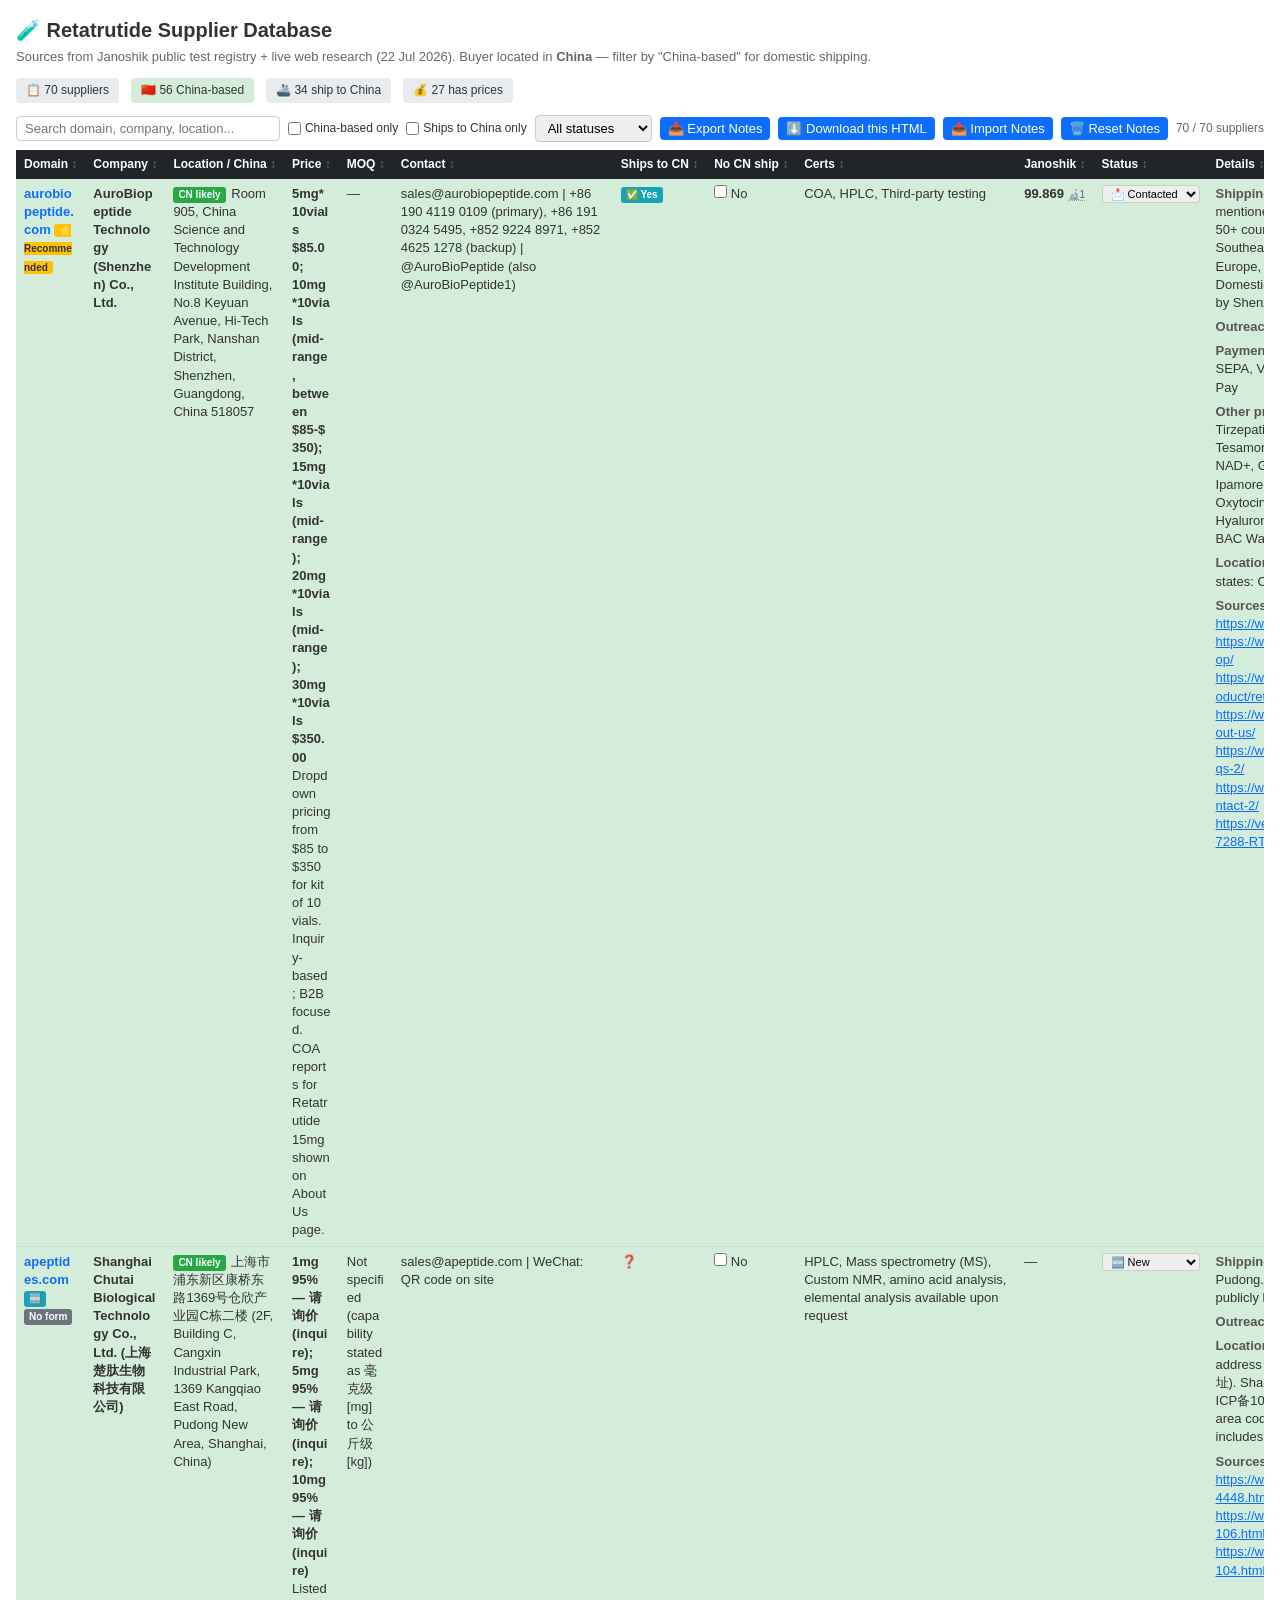
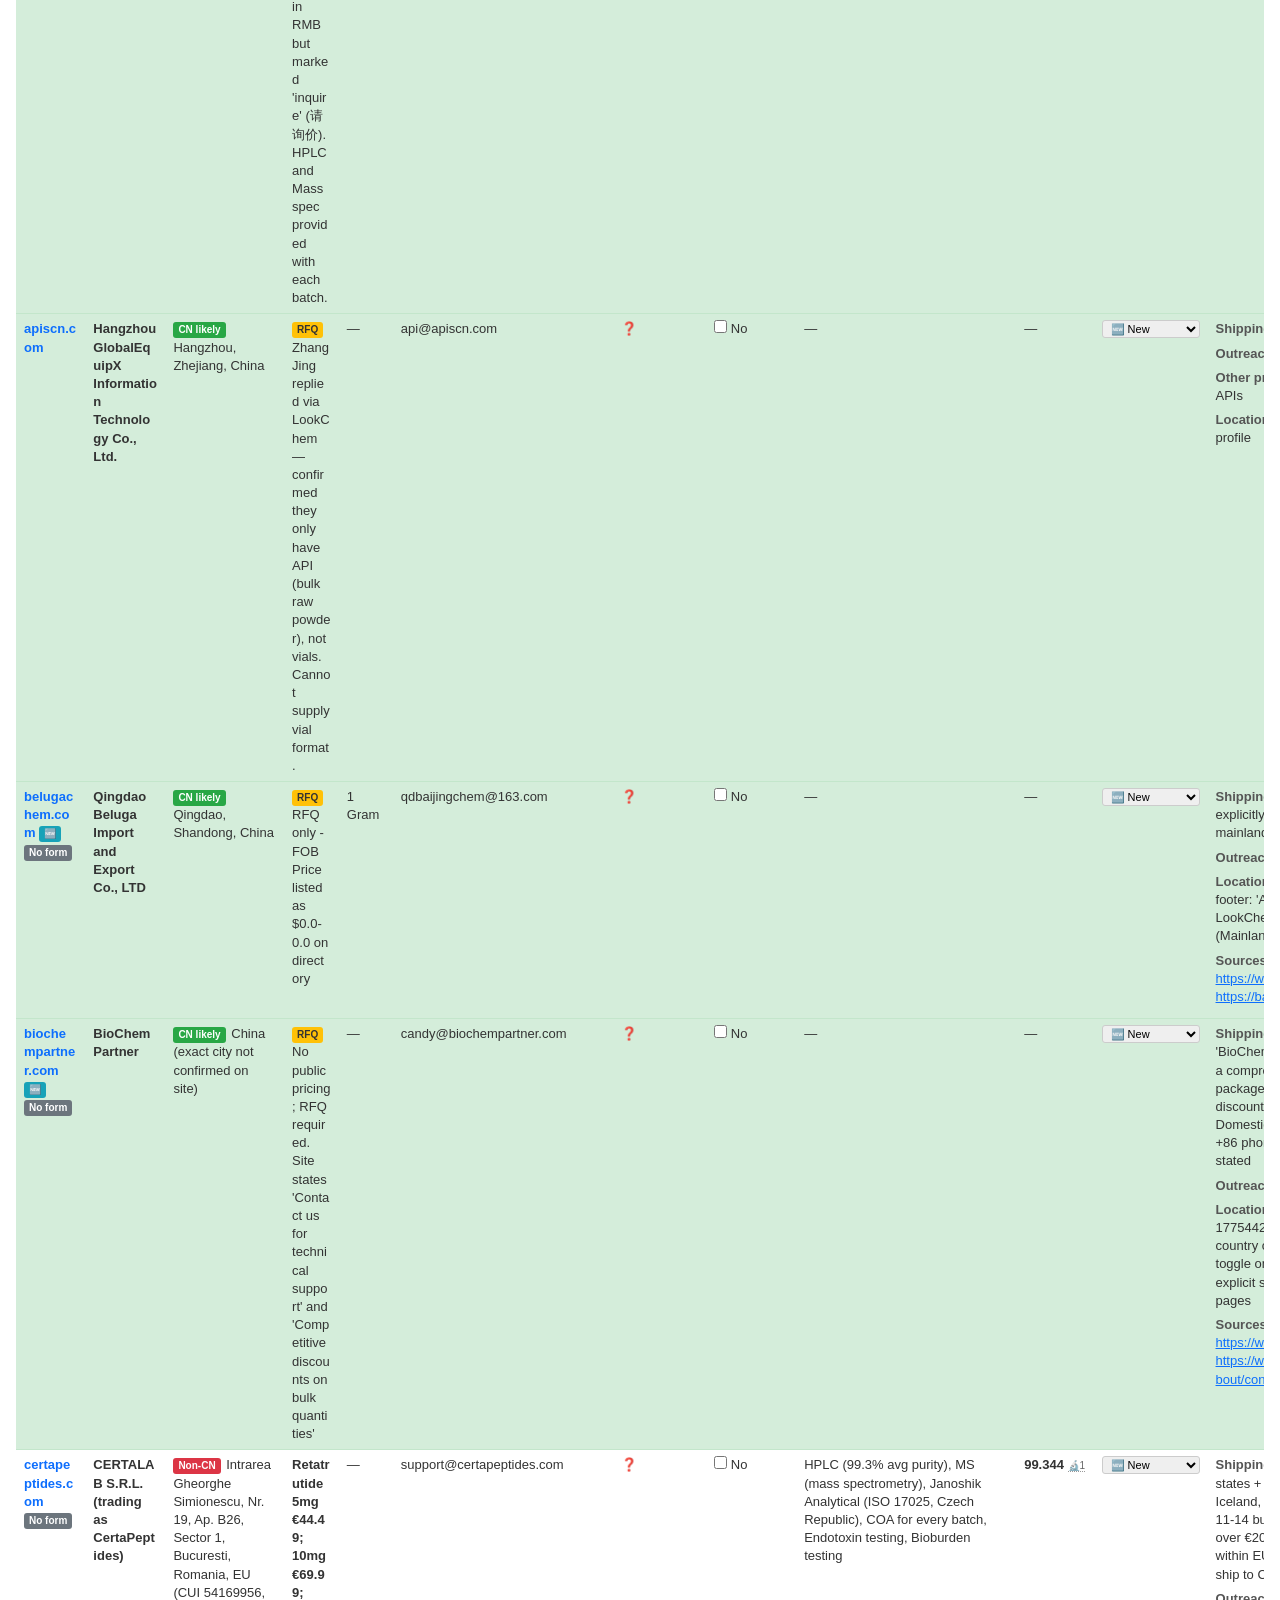
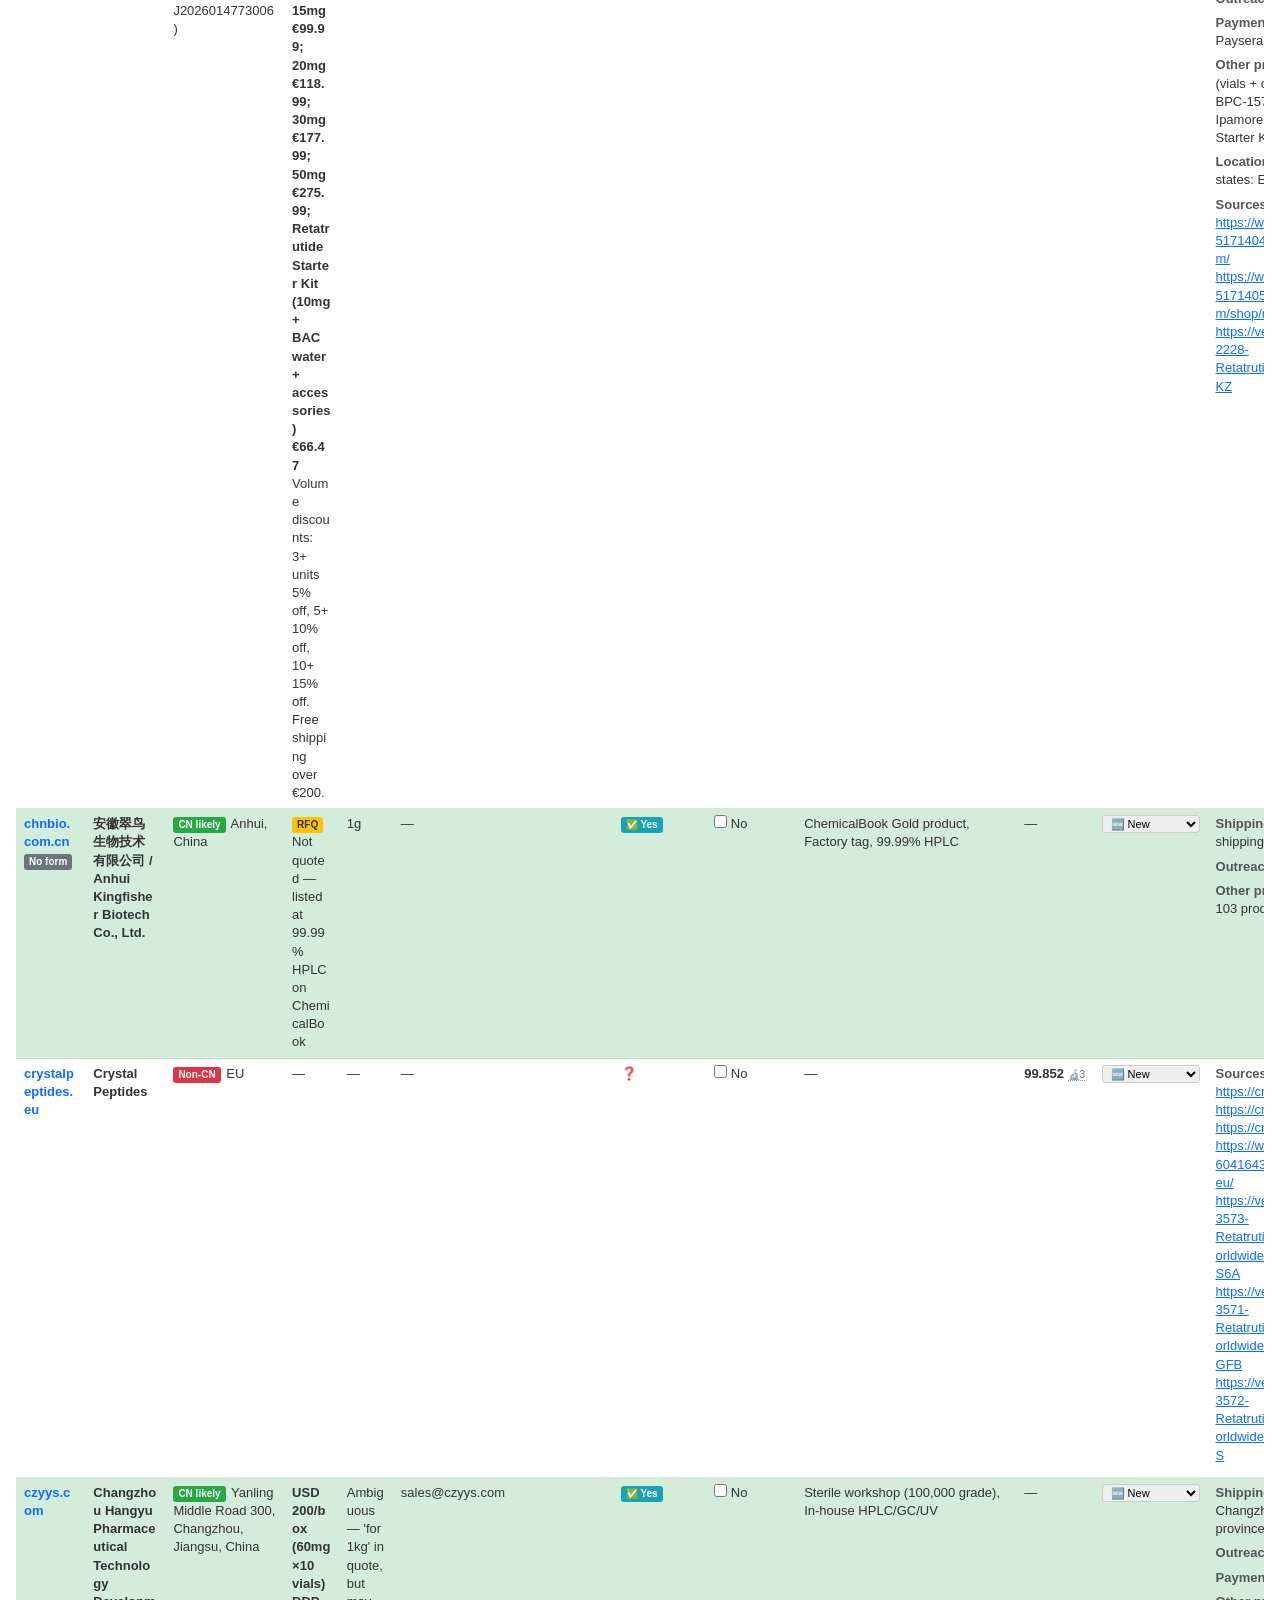
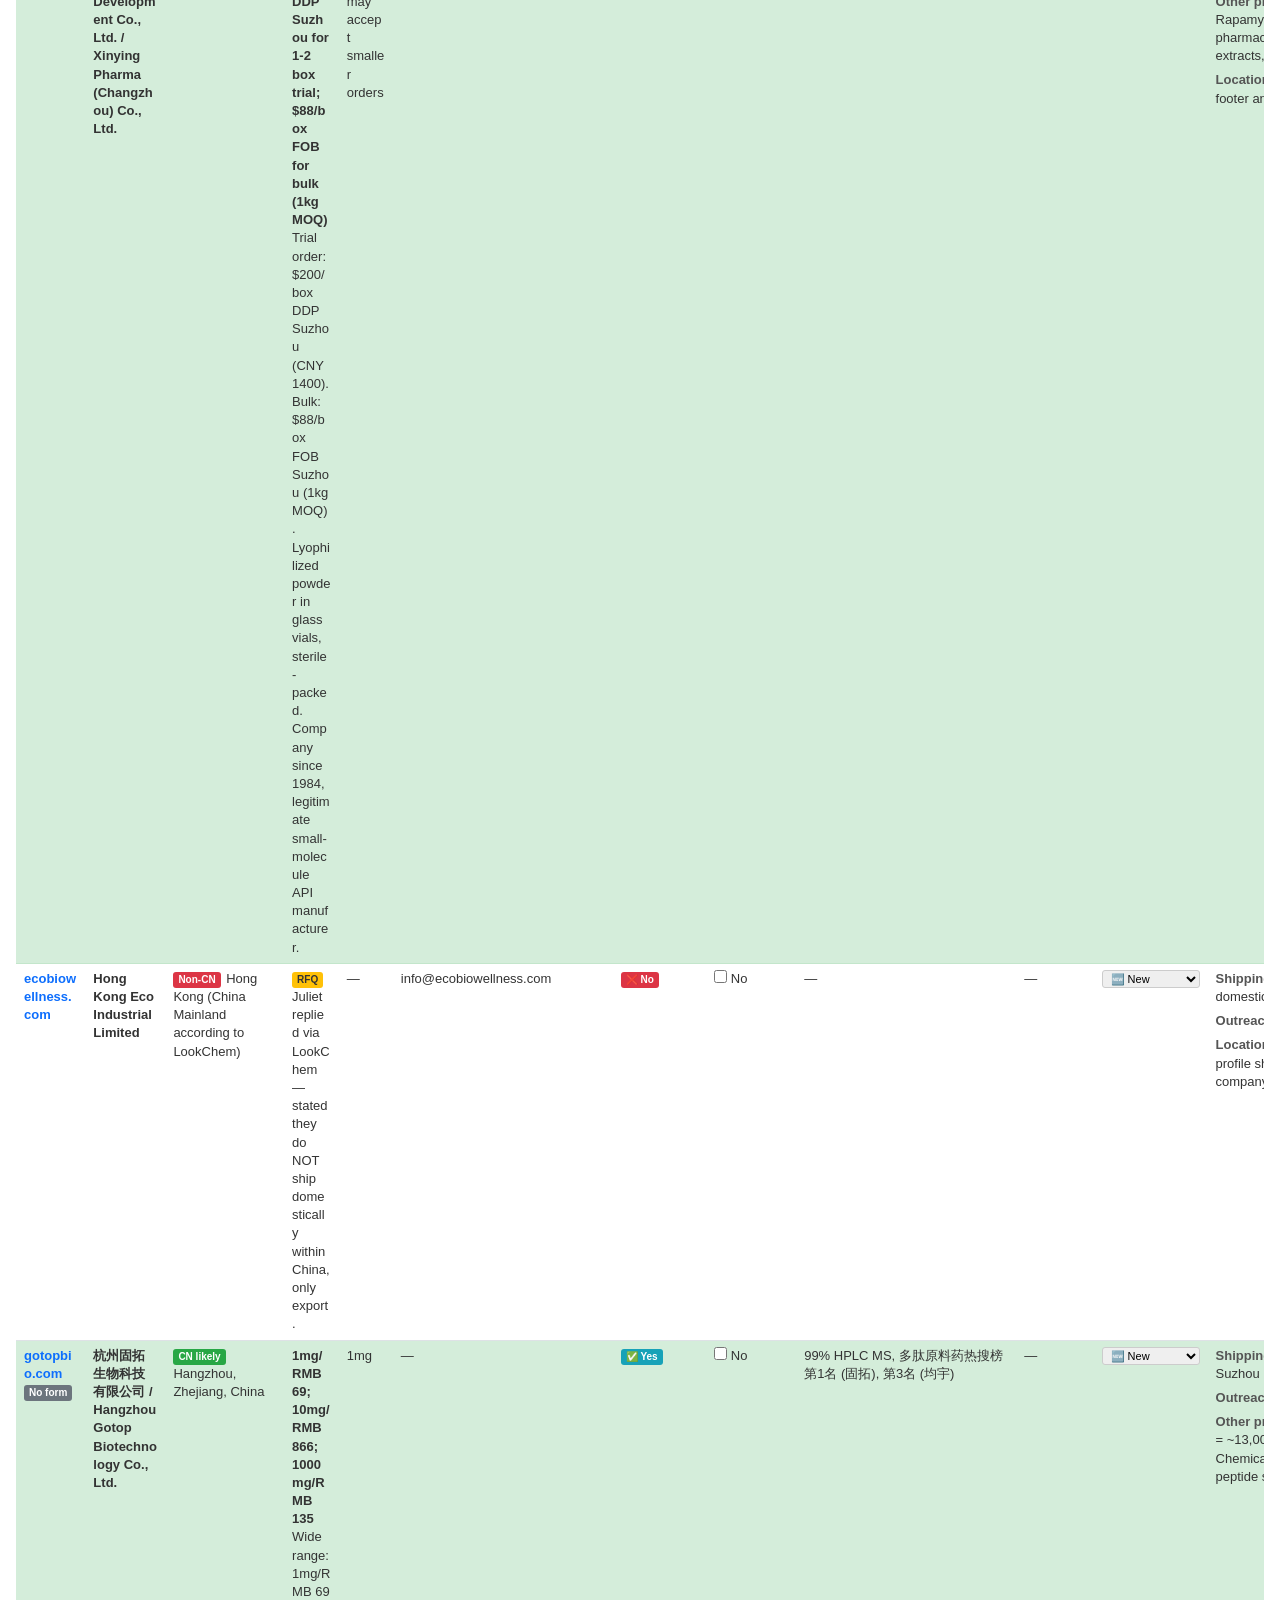
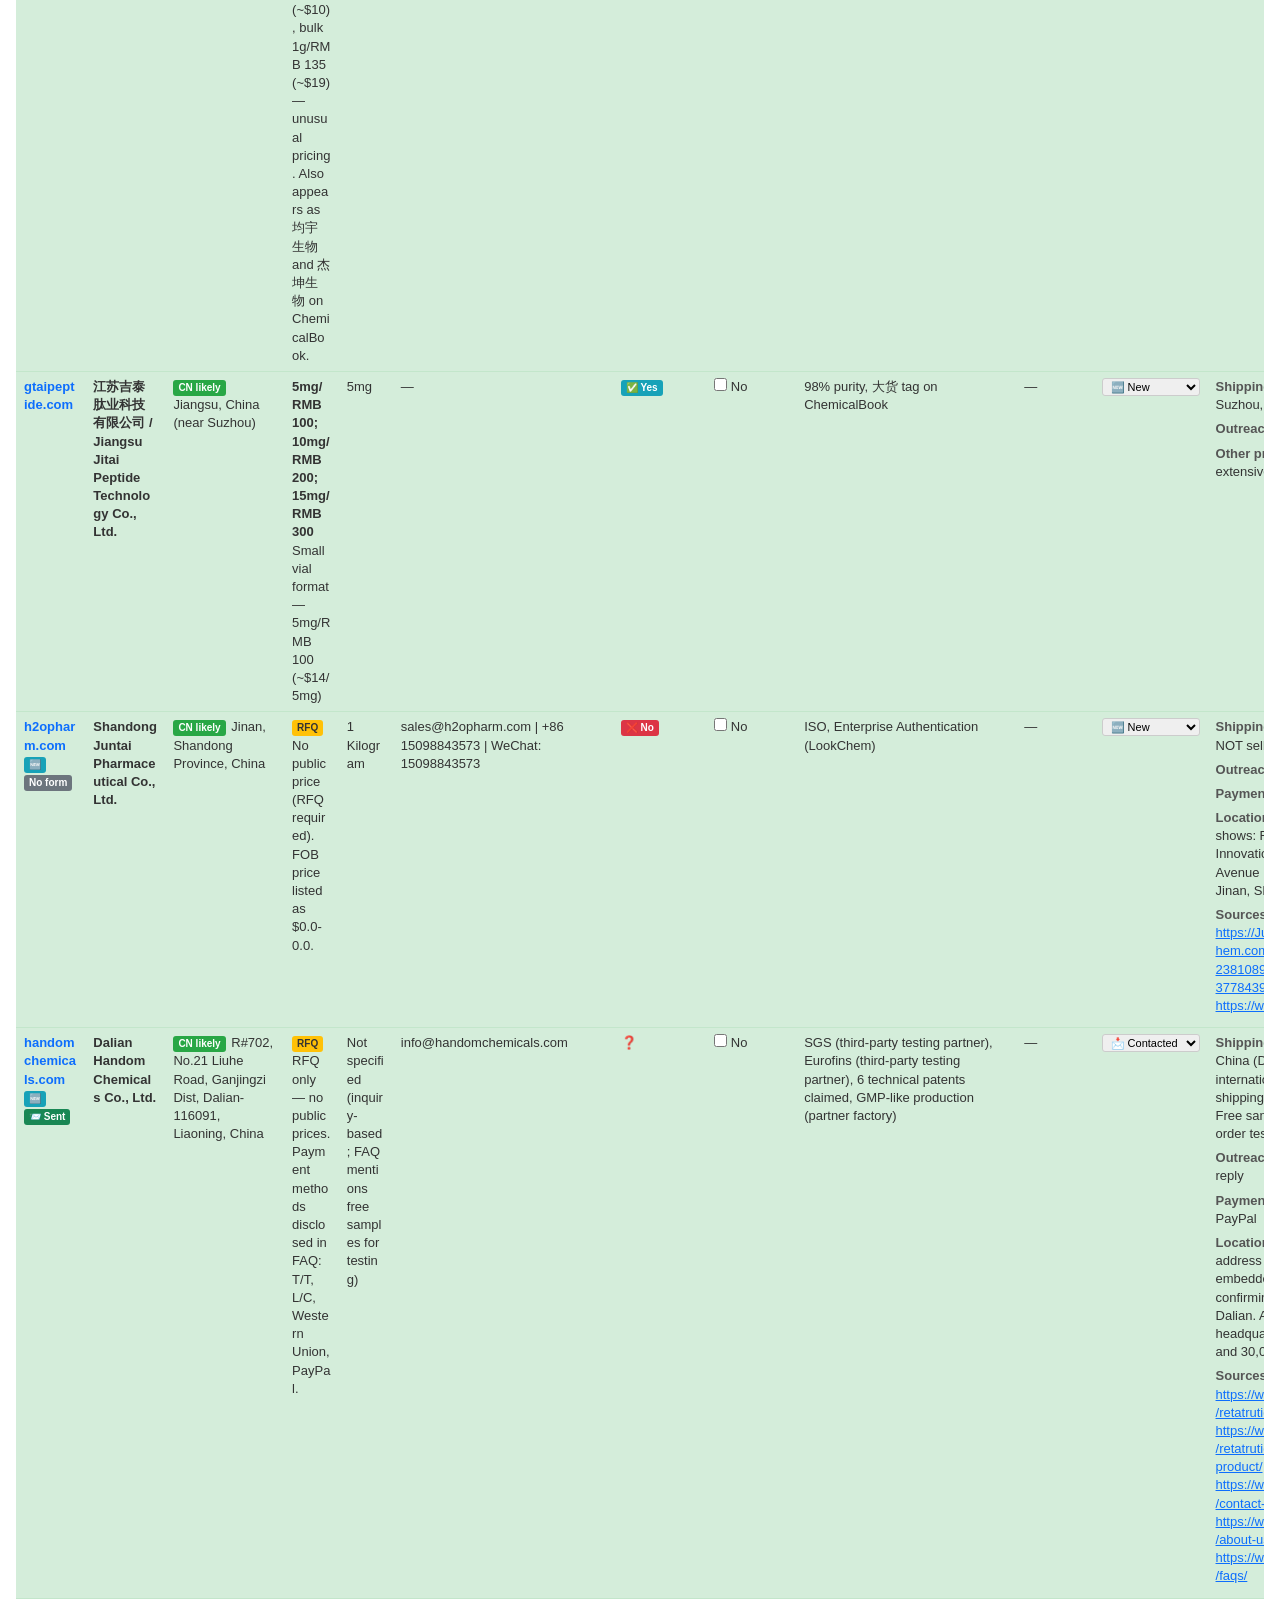
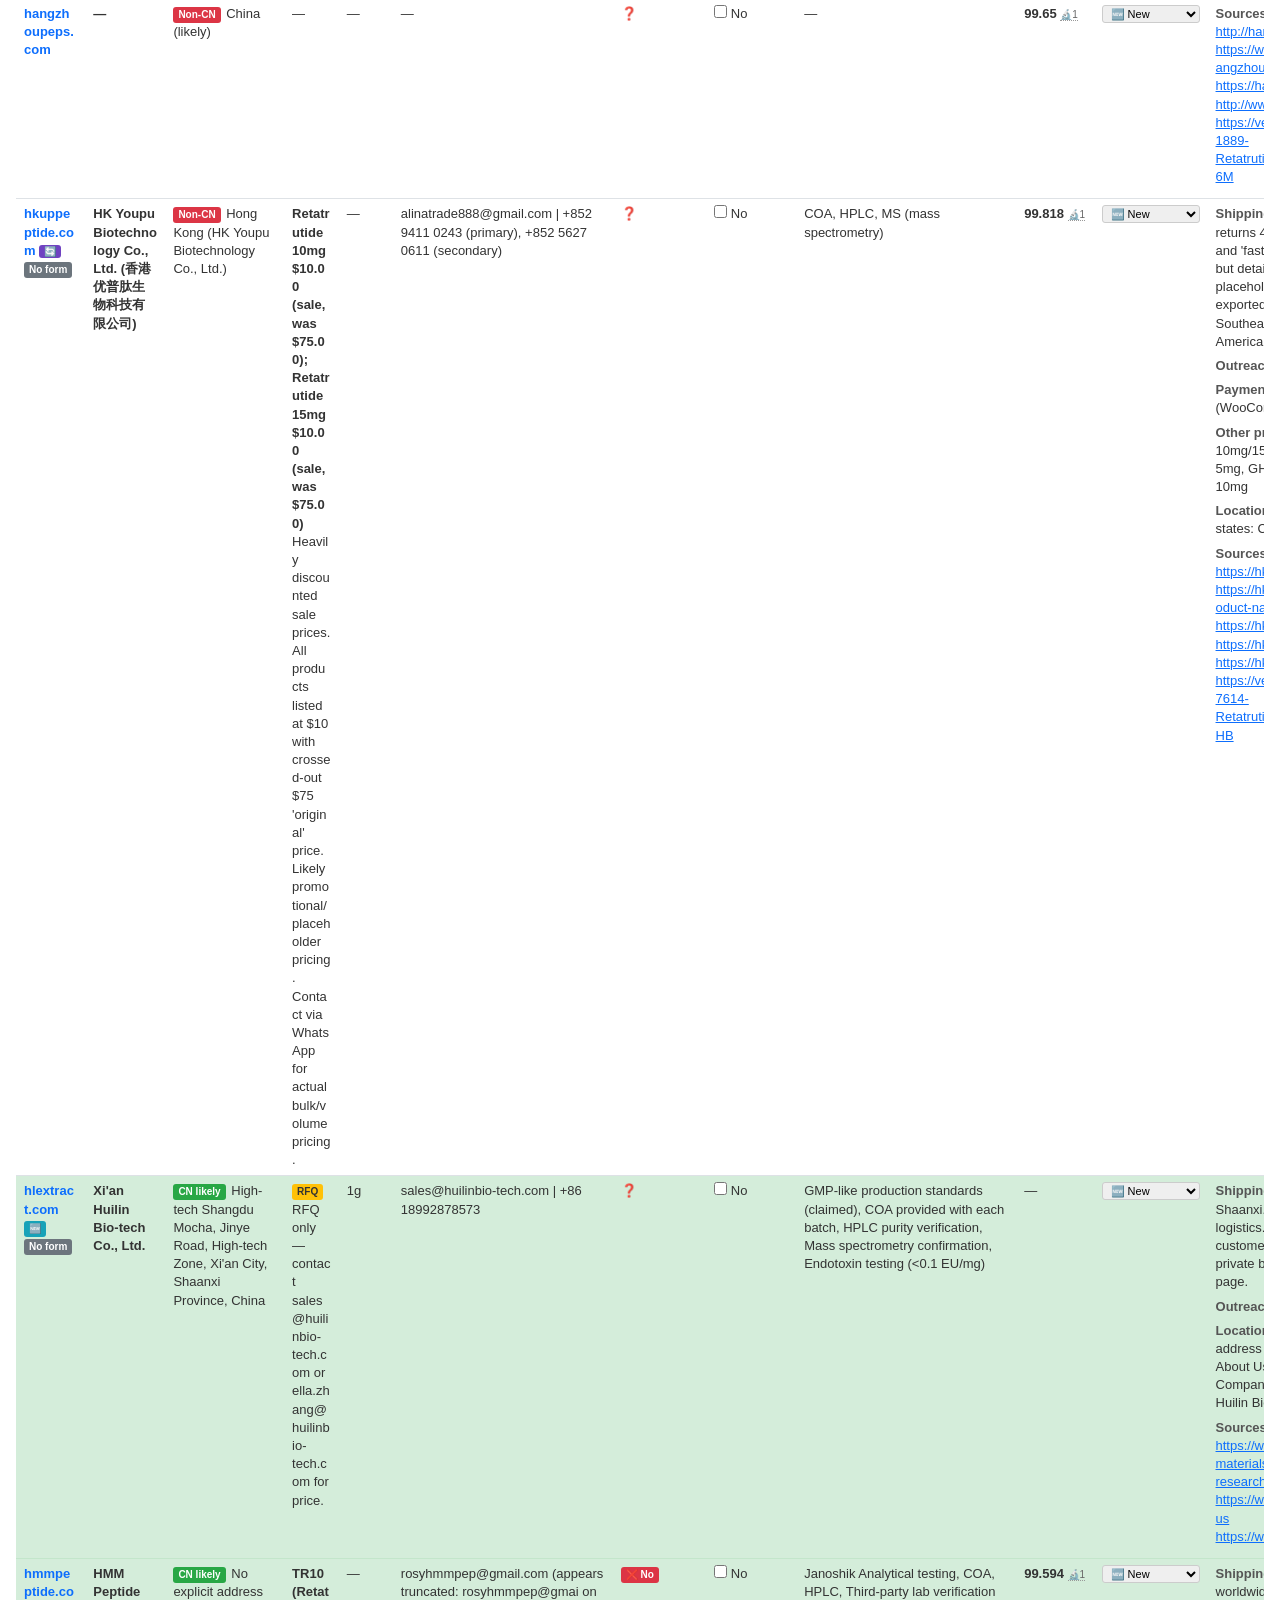
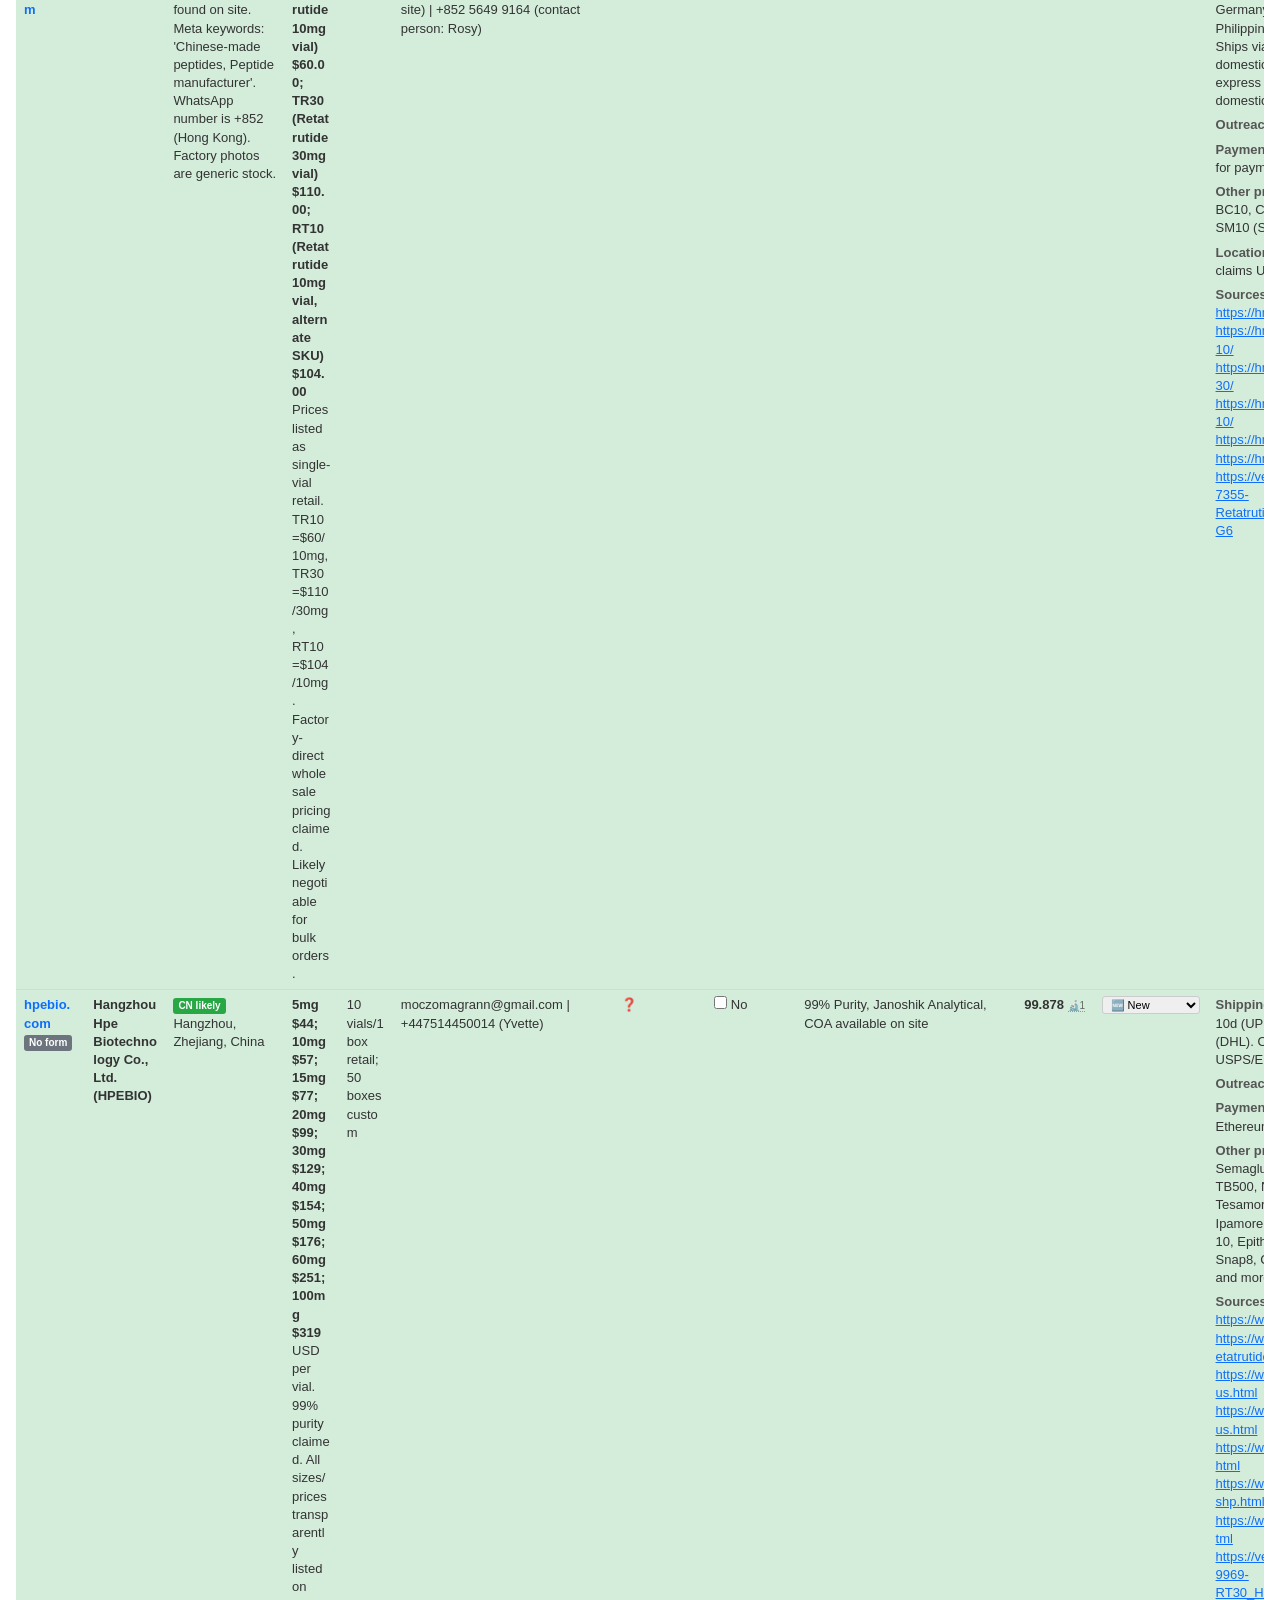
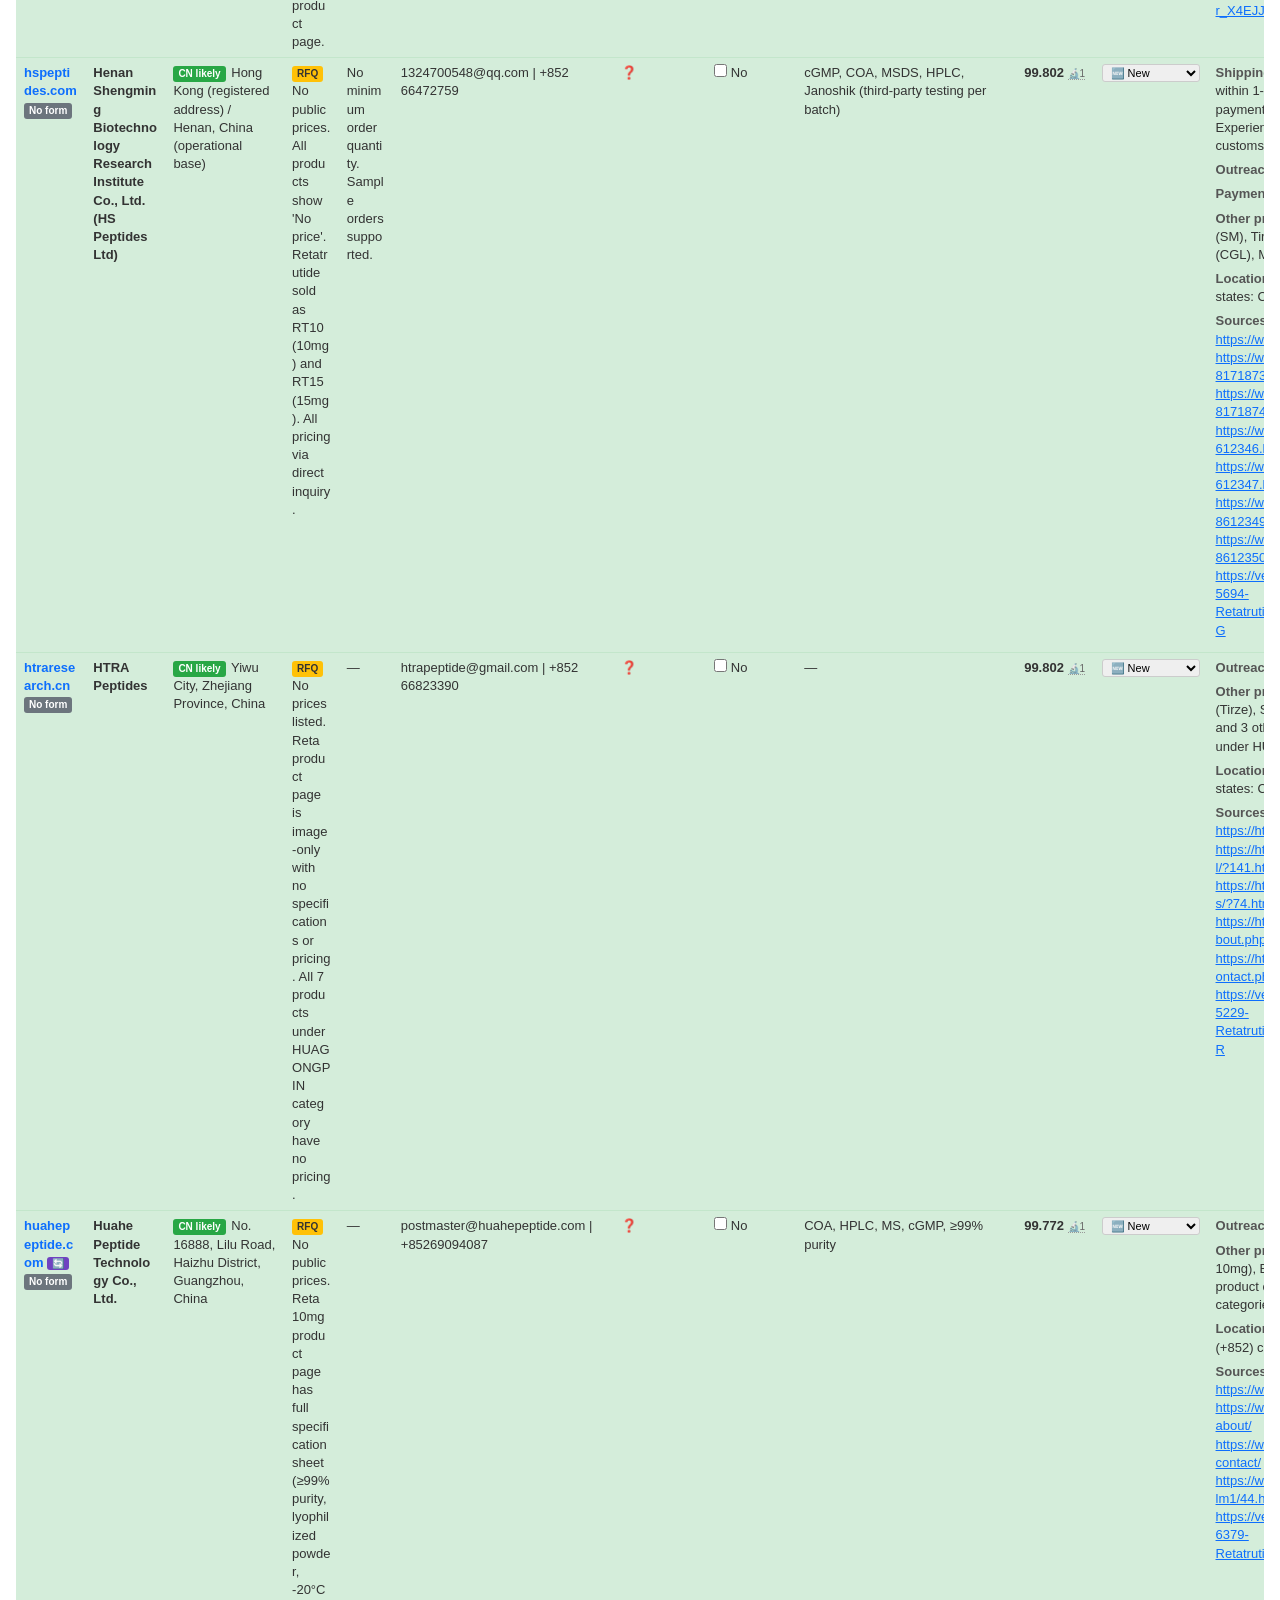
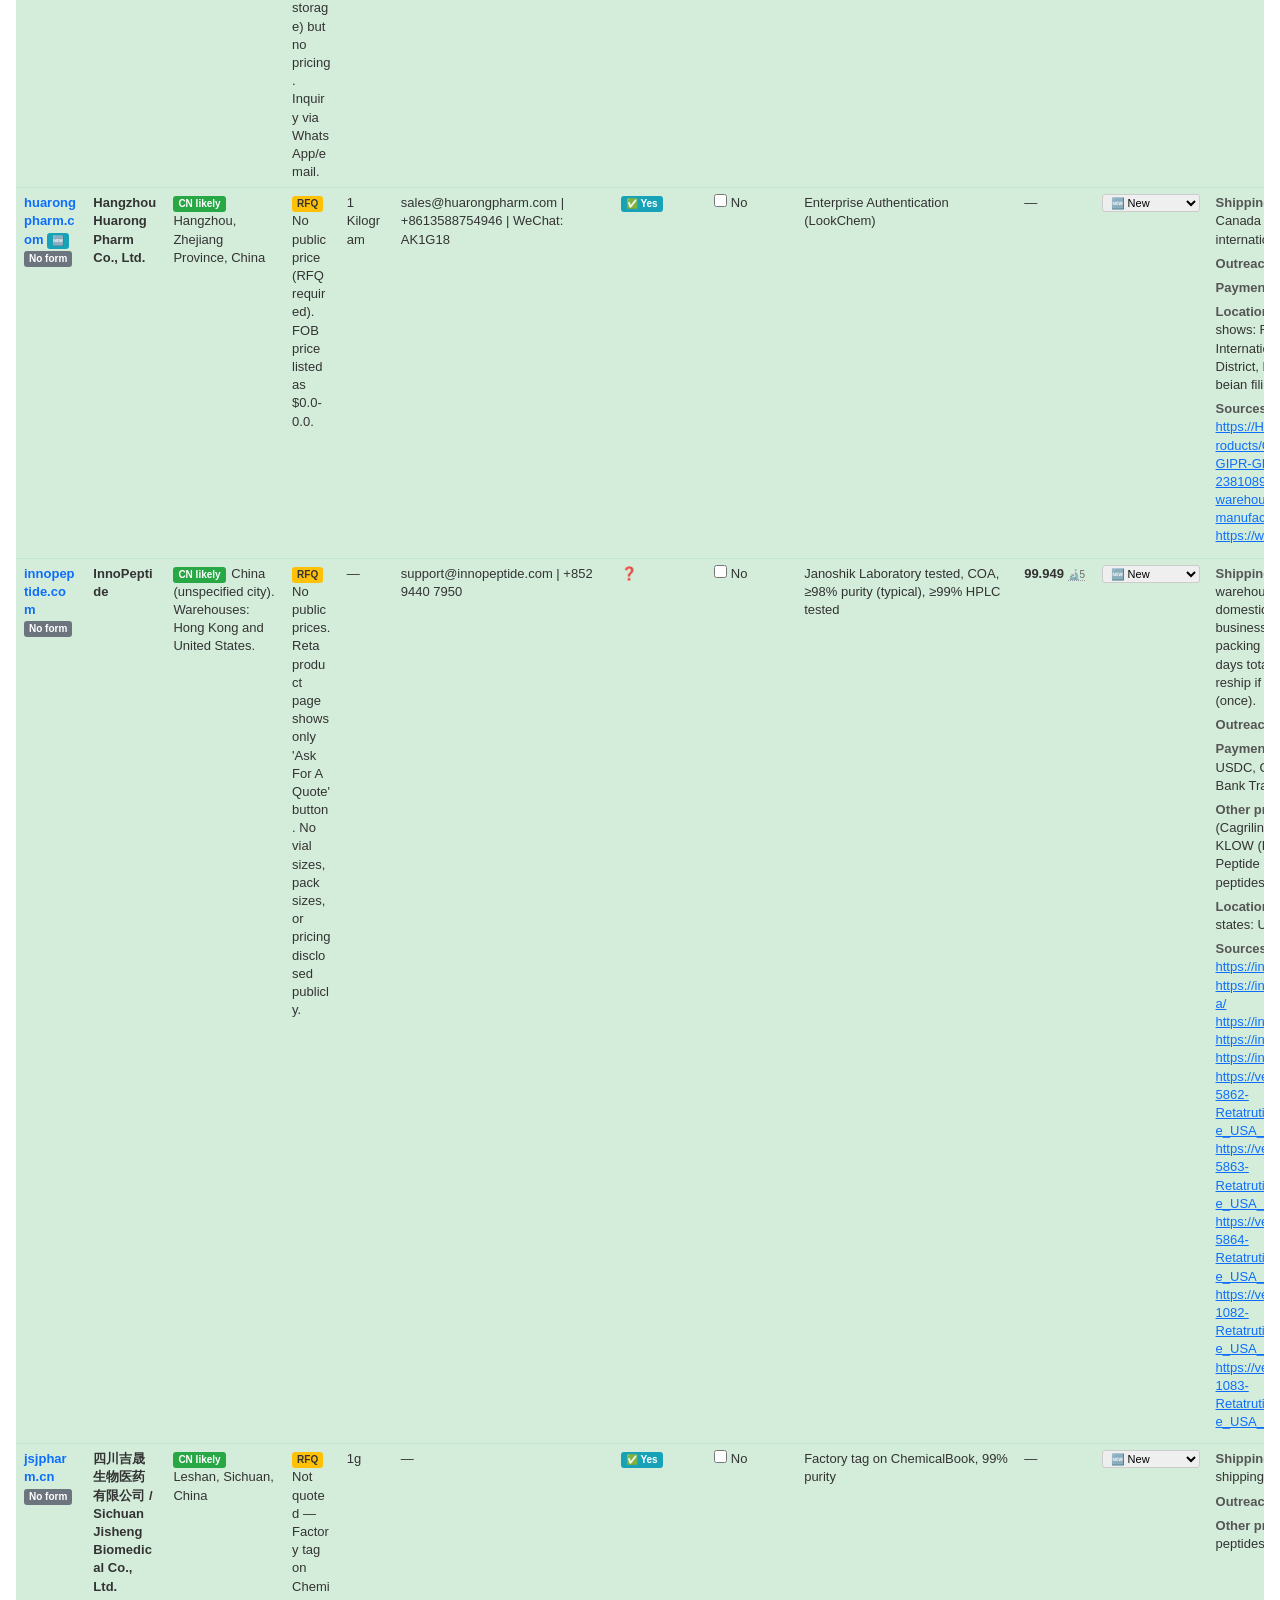
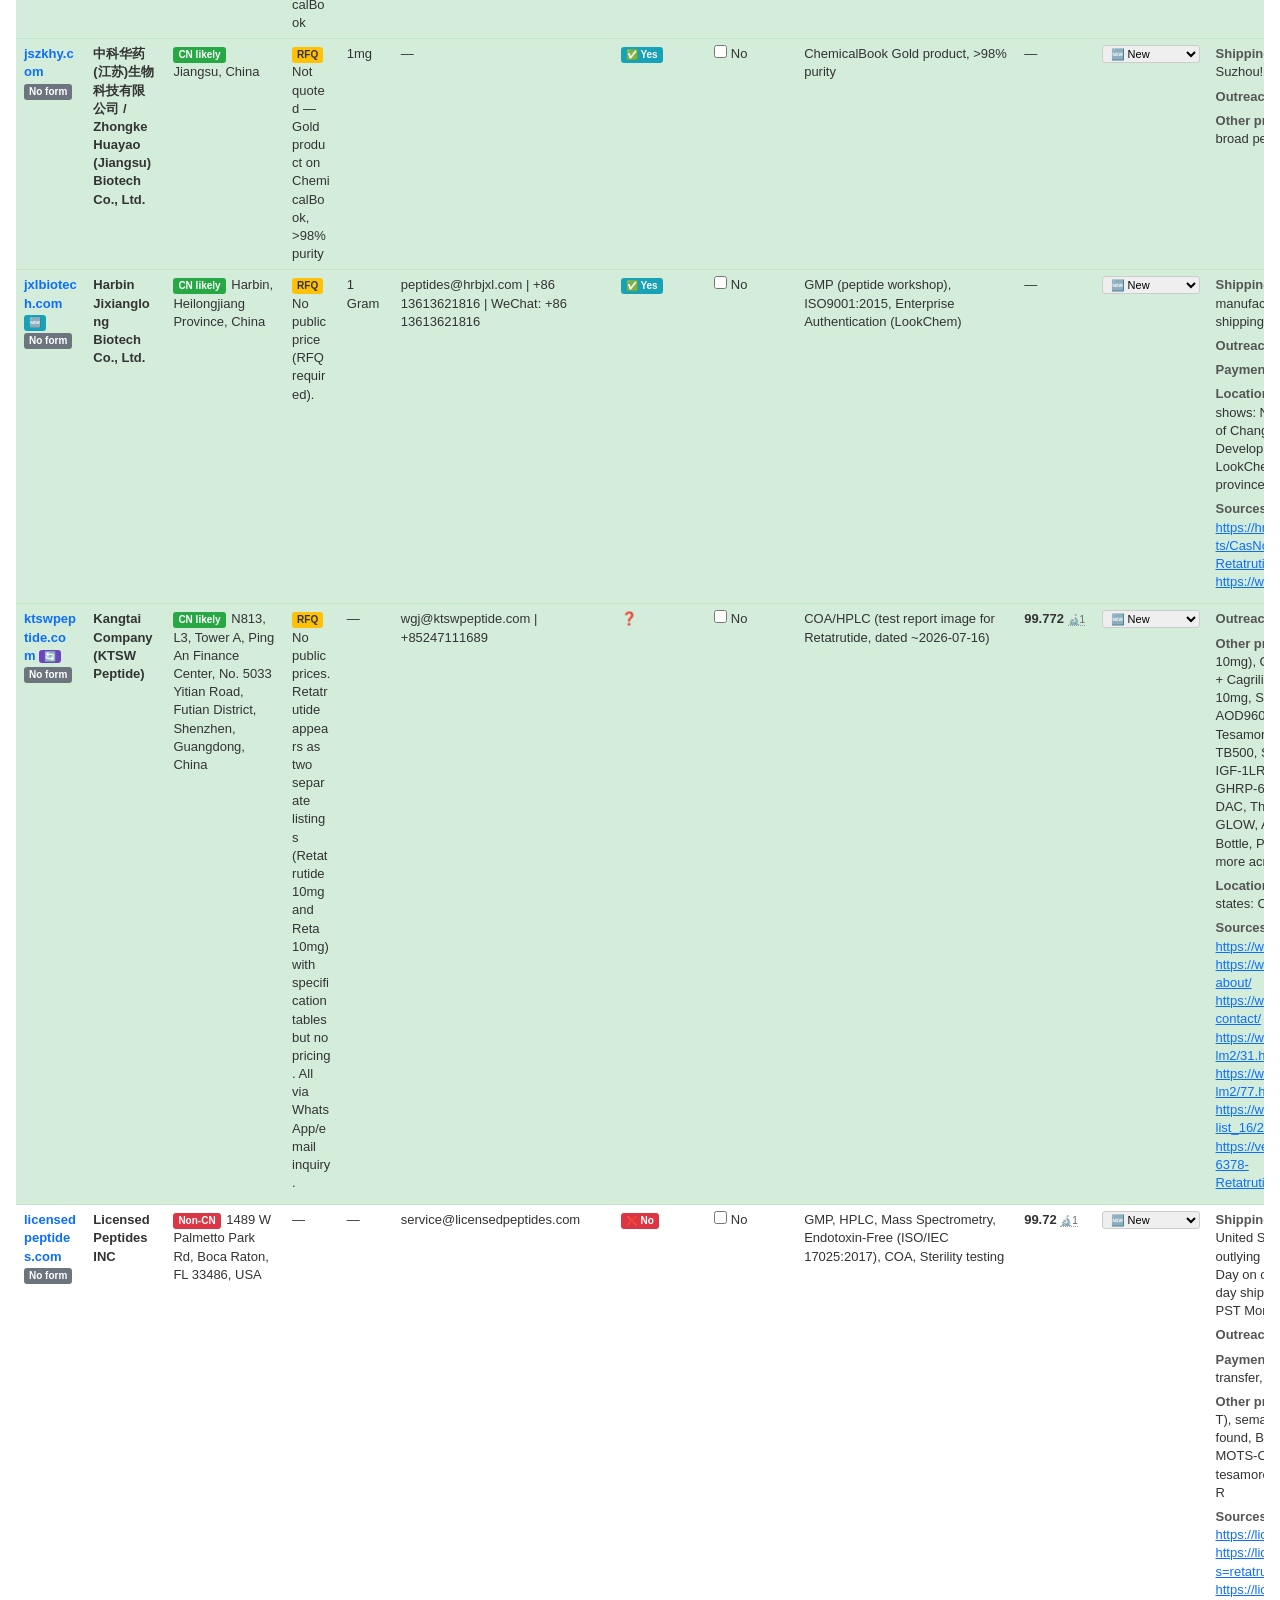
==== commit 42bd166d: "Add "Recommended" badge for AuroBiopeptide (best China domestic option)" ====
--- a/retatrutide-suppliers.html
+++ b/retatrutide-suppliers.html
@@ -56,6 +56,7 @@
 .badge-ship { background: #17a2b8; color: #fff; }
 .badge-rfq { background: #ffc107; color: #333; }
 .badge-test { font-size: 10px; color: #666; cursor: help; border-bottom: 1px dotted #999; }
+.badge-recommended { background: #ffc107; color: #333; font-size: 10px; padding: 1px 5px; border-radius: 3px; font-weight: 700; margin-right: 2px; }
 .batch-badge { background: #6f42c1; color: #fff; font-size: 10px; padding: 1px 5px; border-radius: 3px; cursor: help; }
 .domain-link { font-weight: 600; color: #0d6efd; text-decoration: none; }
 .domain-link:hover { text-decoration: underline; }
@@ -2192,9 +2193,13 @@
 
     // Details: show all research data without truncation.
     const detailBlocks = [];
-    if (s.notes) detailBlocks.push(`<div class="detail-block"><span class="detail-label">Research:</span> ${escapeHtml(s.notes)}</div>`);
+    // Outreach status badges
     if (s.outreach_status === 'contacted') {
-      domainHtml += ` <span class="badge badge-contacted" title="${escapeHtml(s.outreach_detail)}">📨 Sent</span>`;
+      if (s.outreach_detail && s.outreach_detail.includes('Active')) {
+        domainHtml += ` <span class="badge-recommended" title="${escapeHtml(s.outreach_detail)}">⭐ Recommended</span>`;
+      } else {
+        domainHtml += ` <span class="badge badge-contacted" title="${escapeHtml(s.outreach_detail)}">📨 Sent</span>`;
+      }
     } else if (s.outreach_status === 'manual_captcha') {
       domainHtml += ` <span class="badge badge-captcha" title="${escapeHtml(s.outreach_detail)}">🔐 CAPTCHA</span>`;
     } else if (s.outreach_status === 'no_form') {
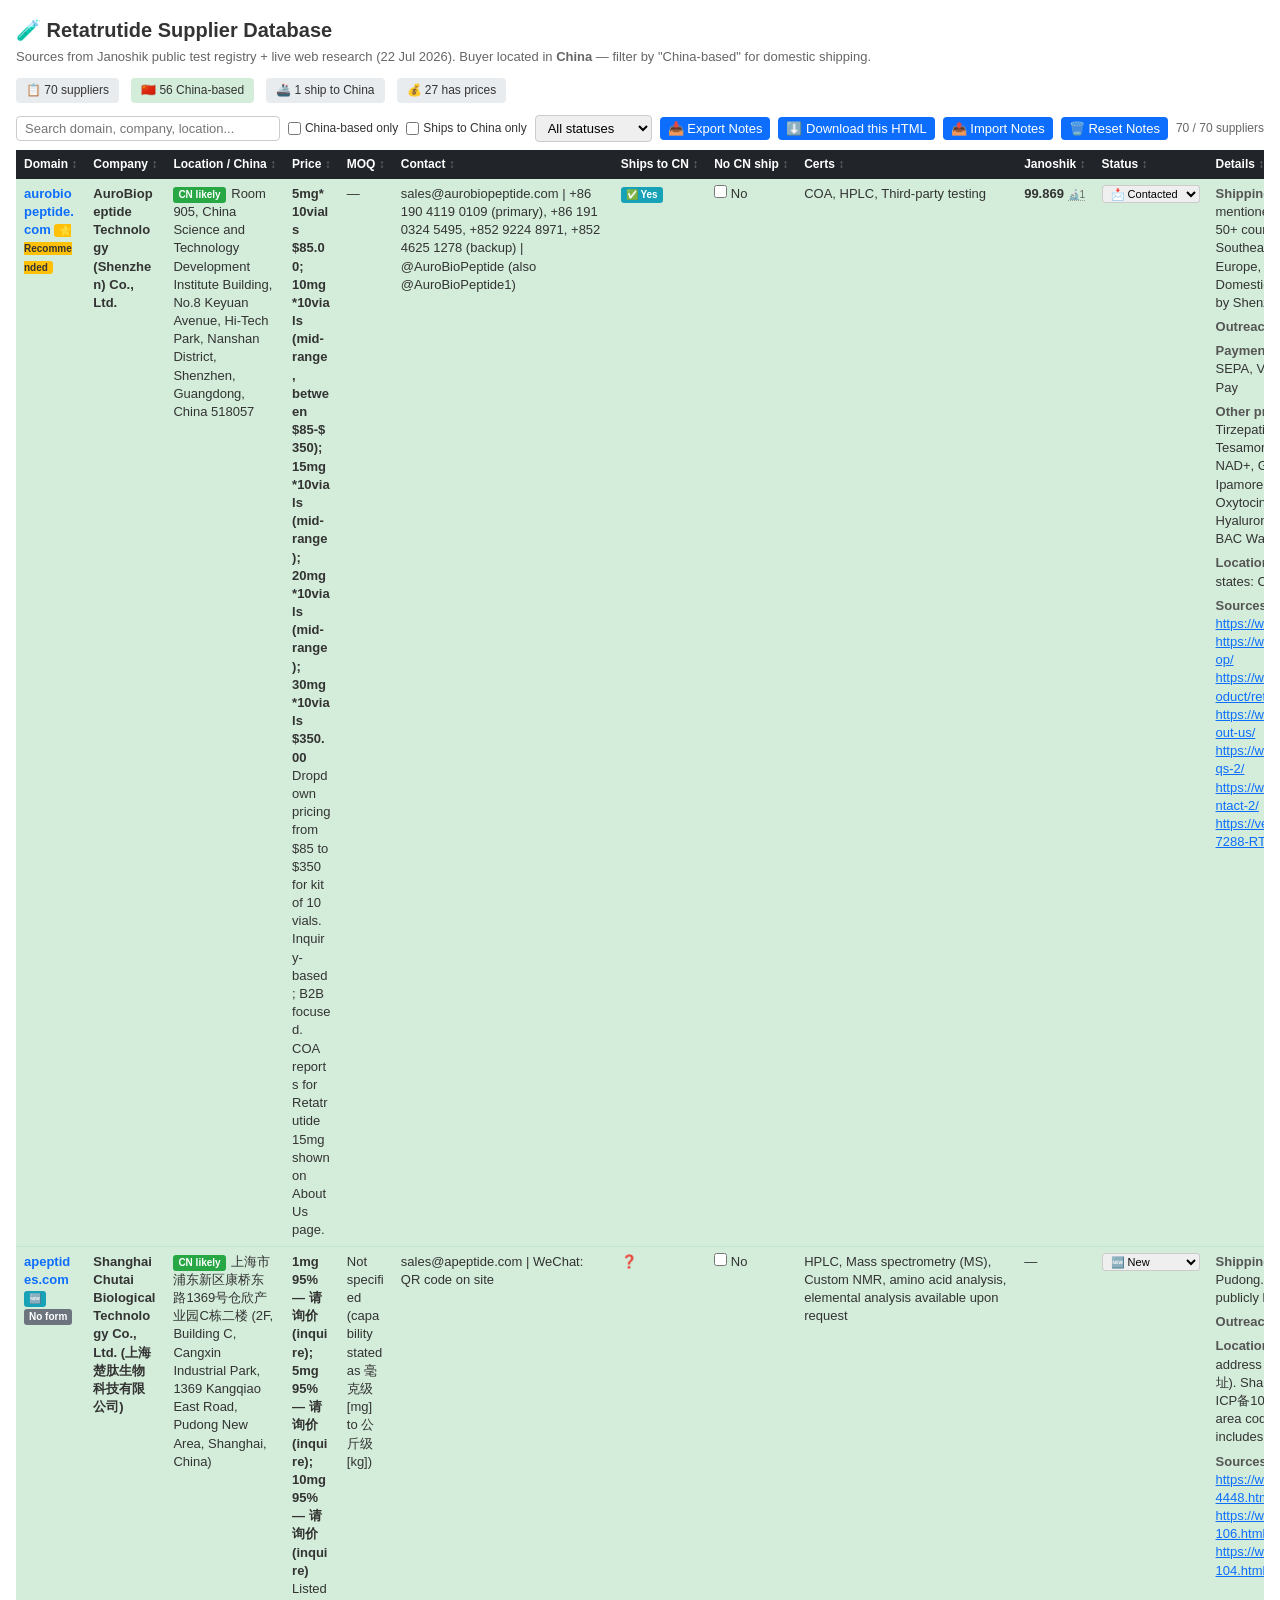
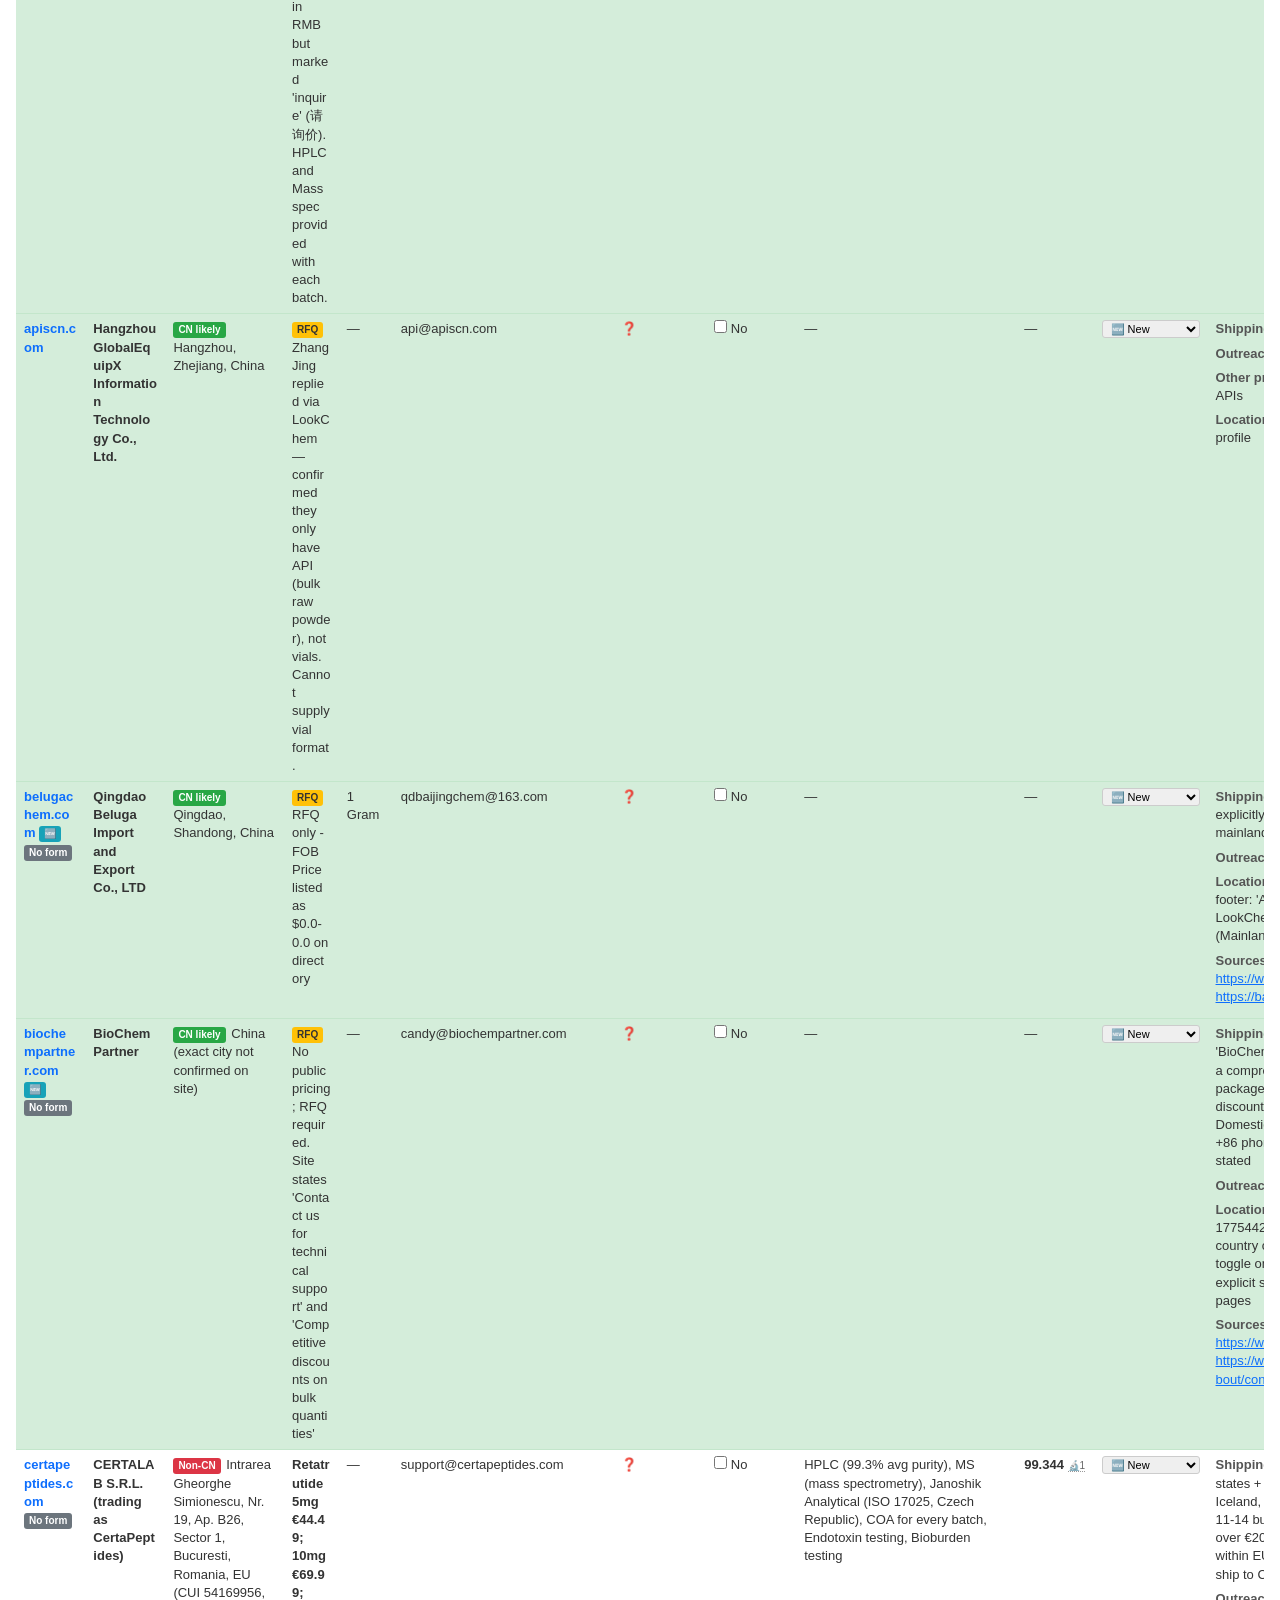
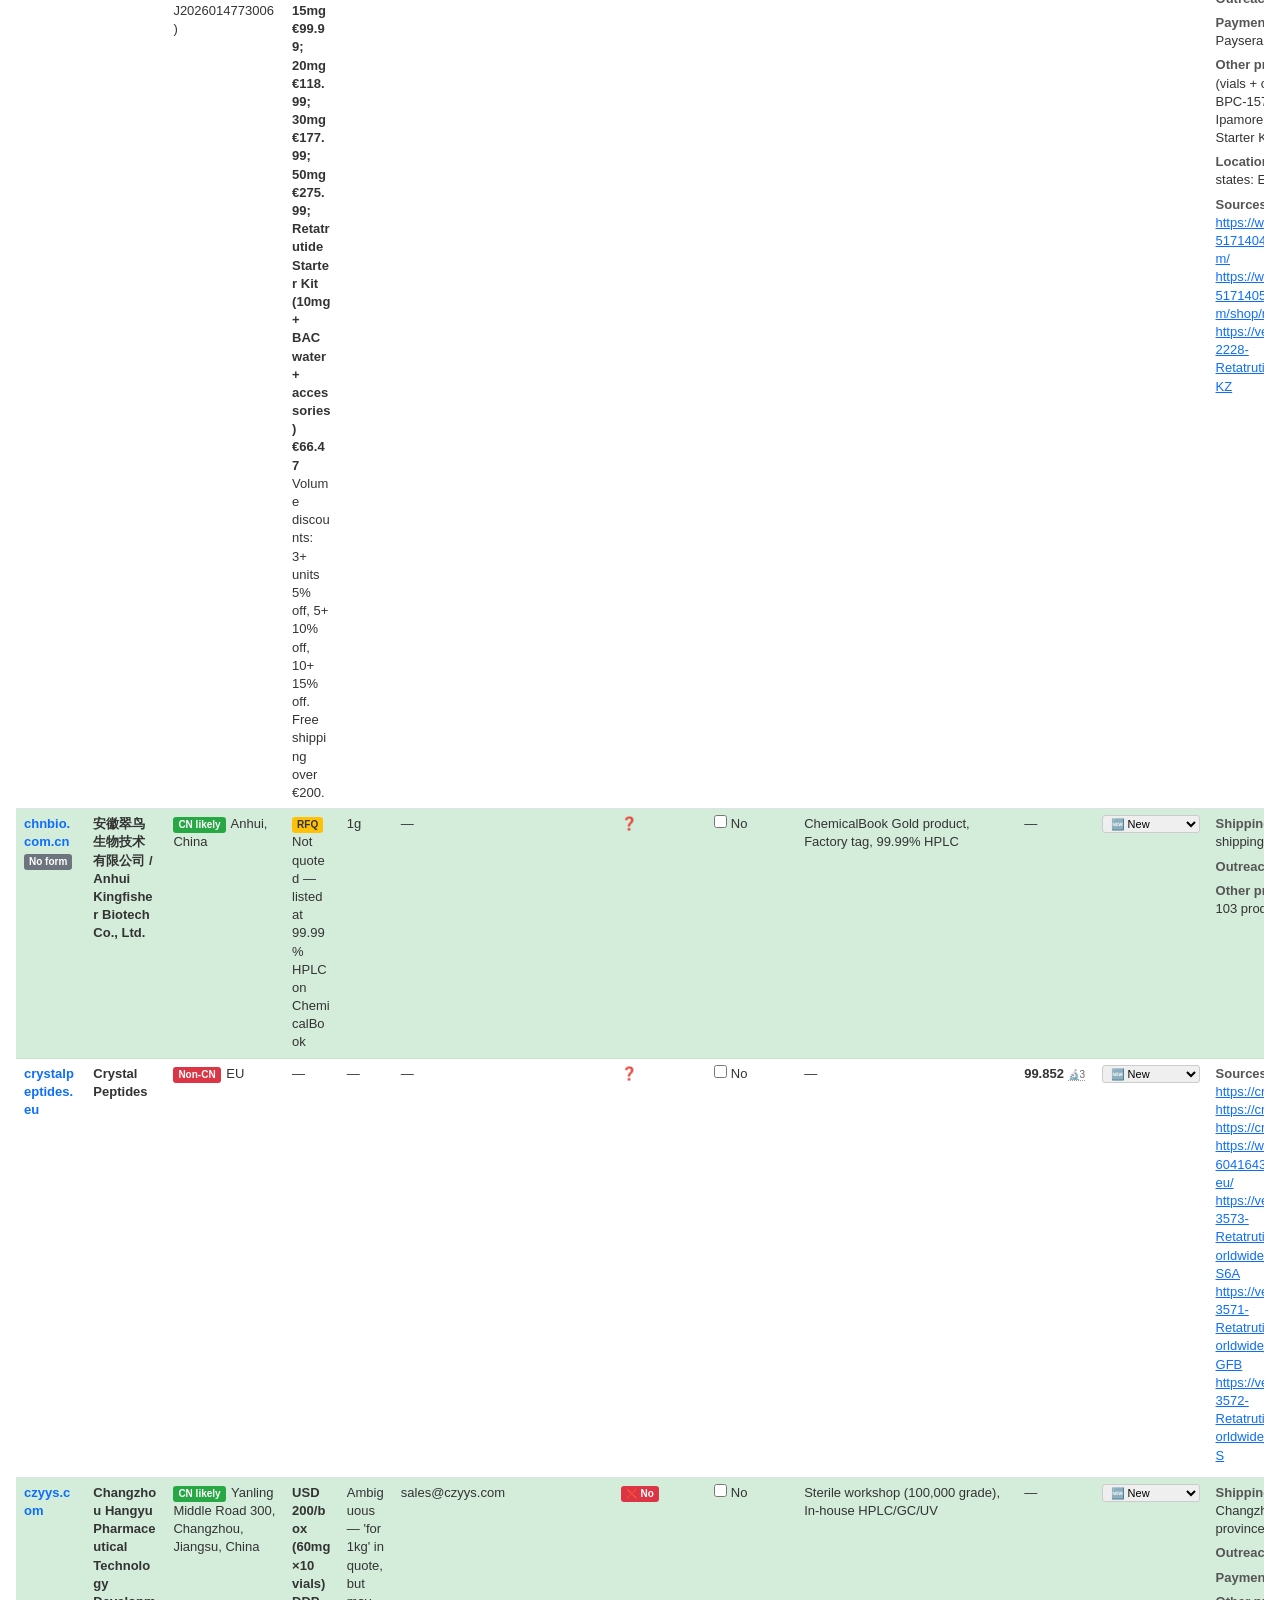
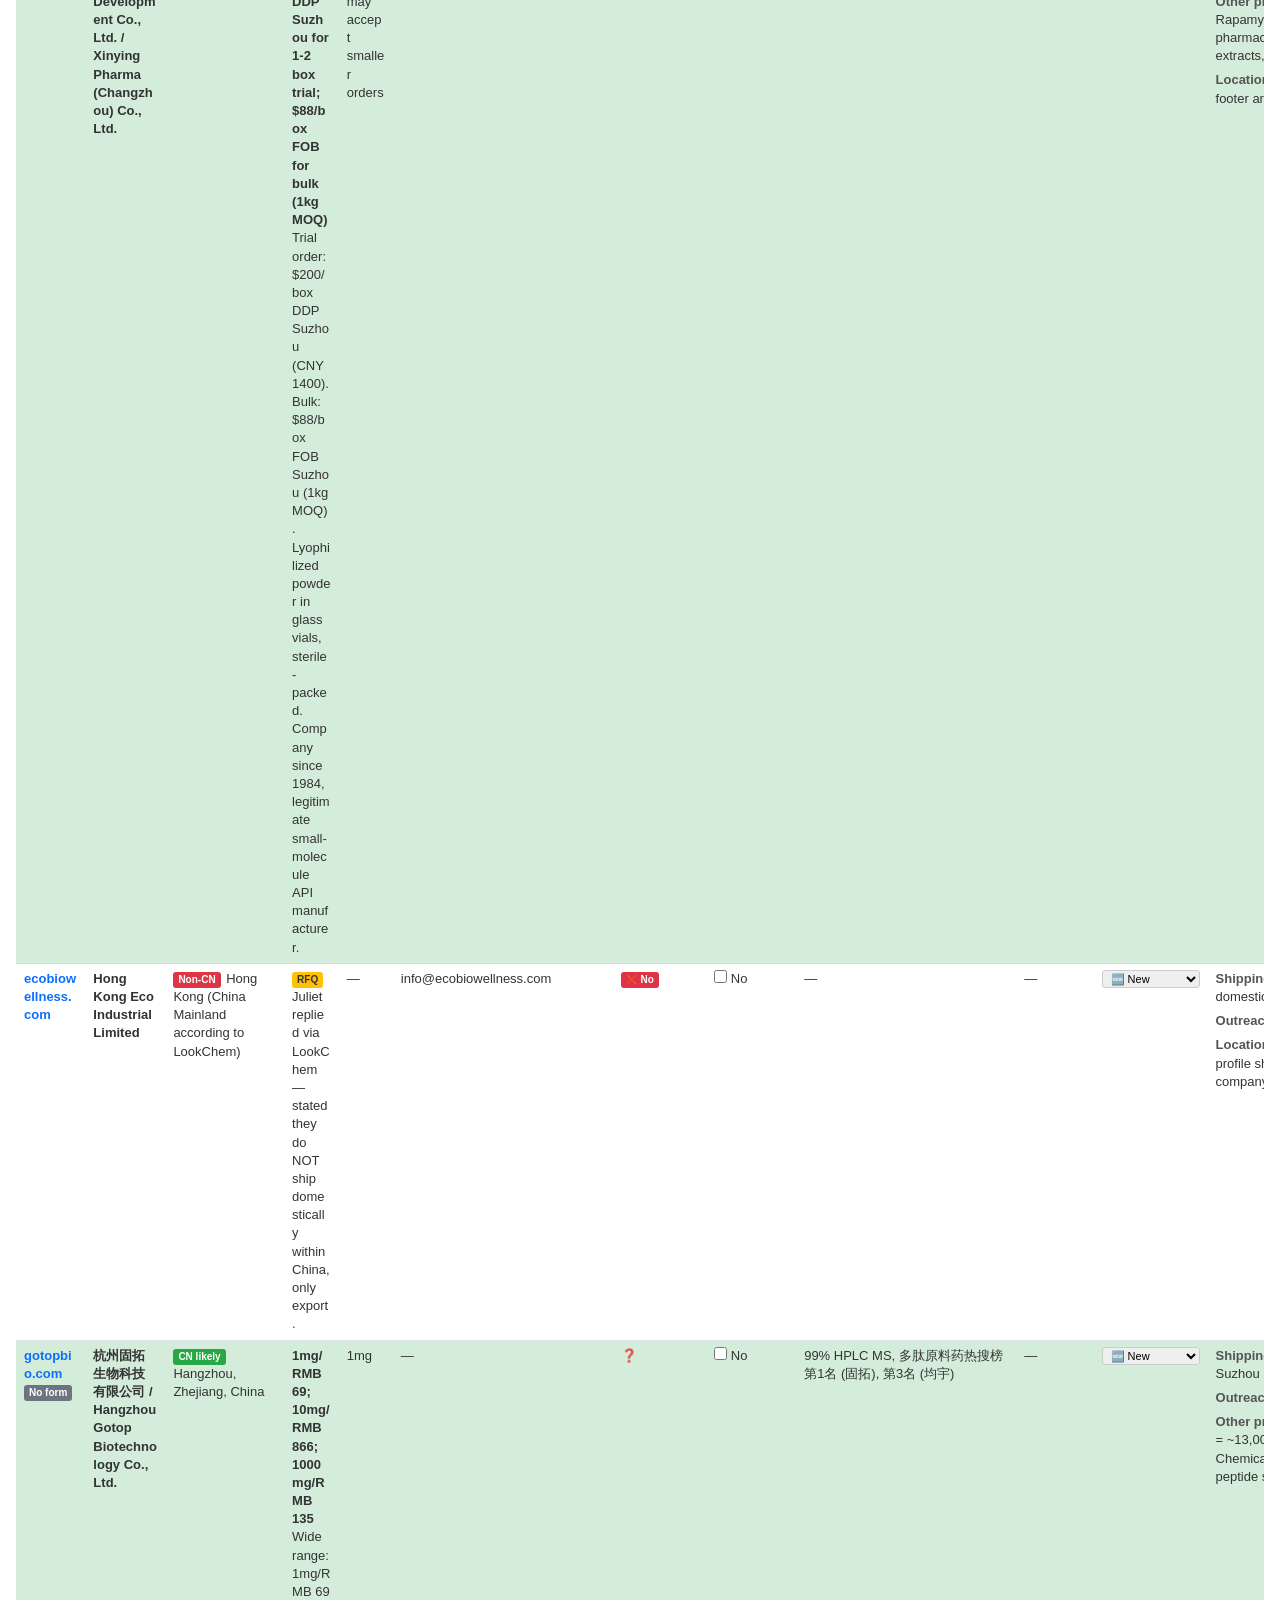
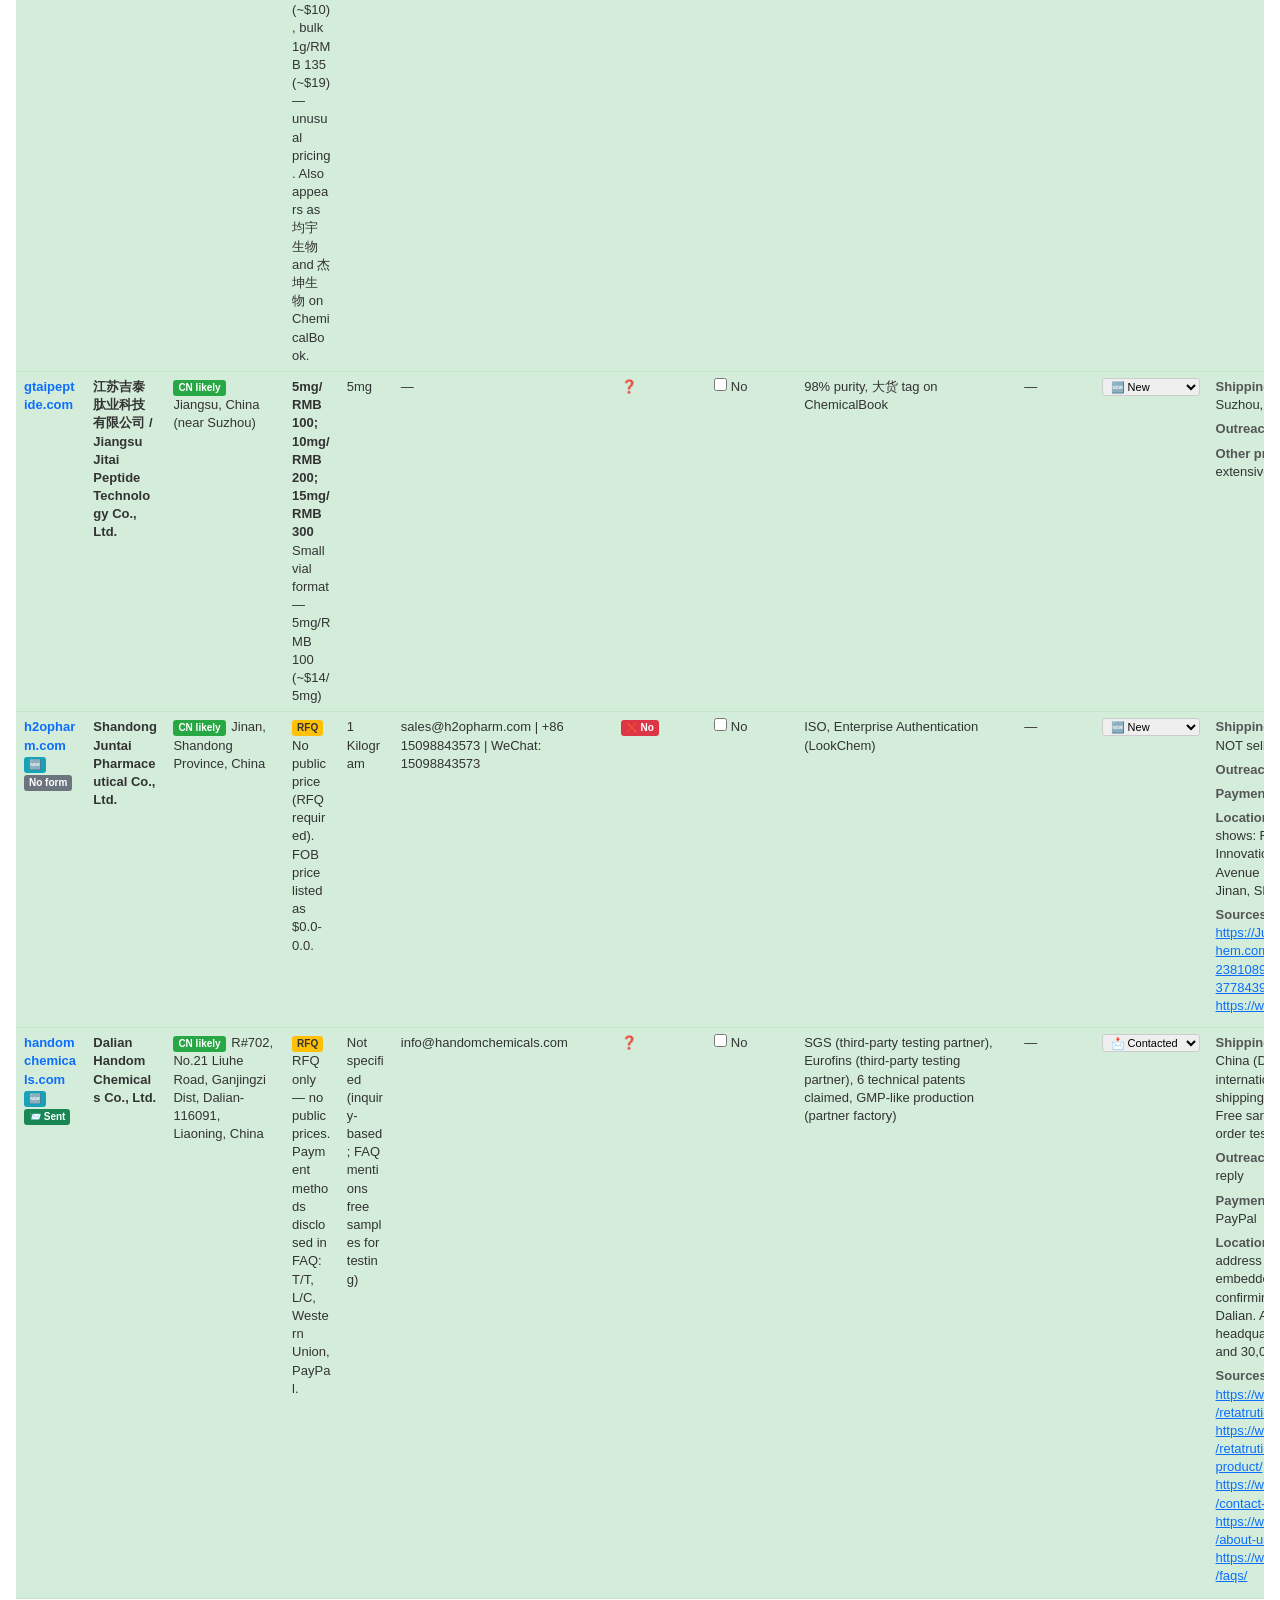
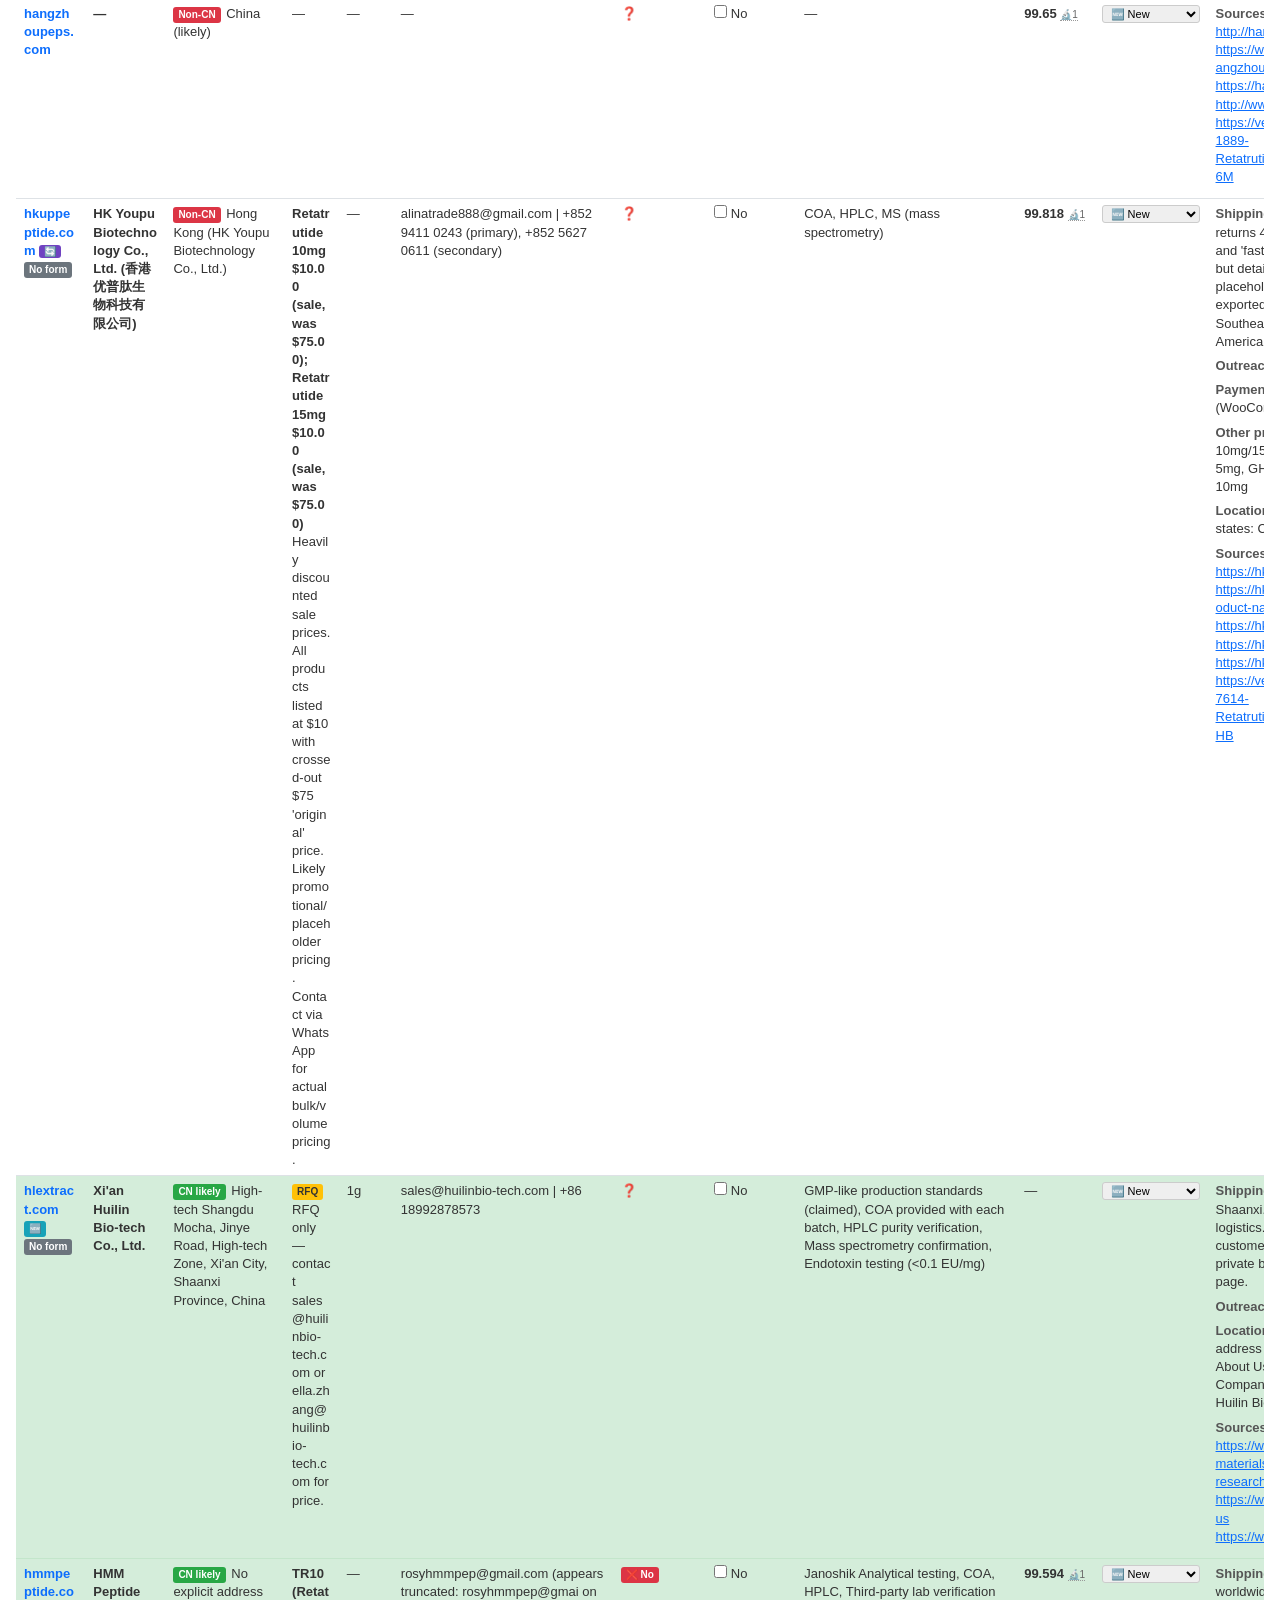
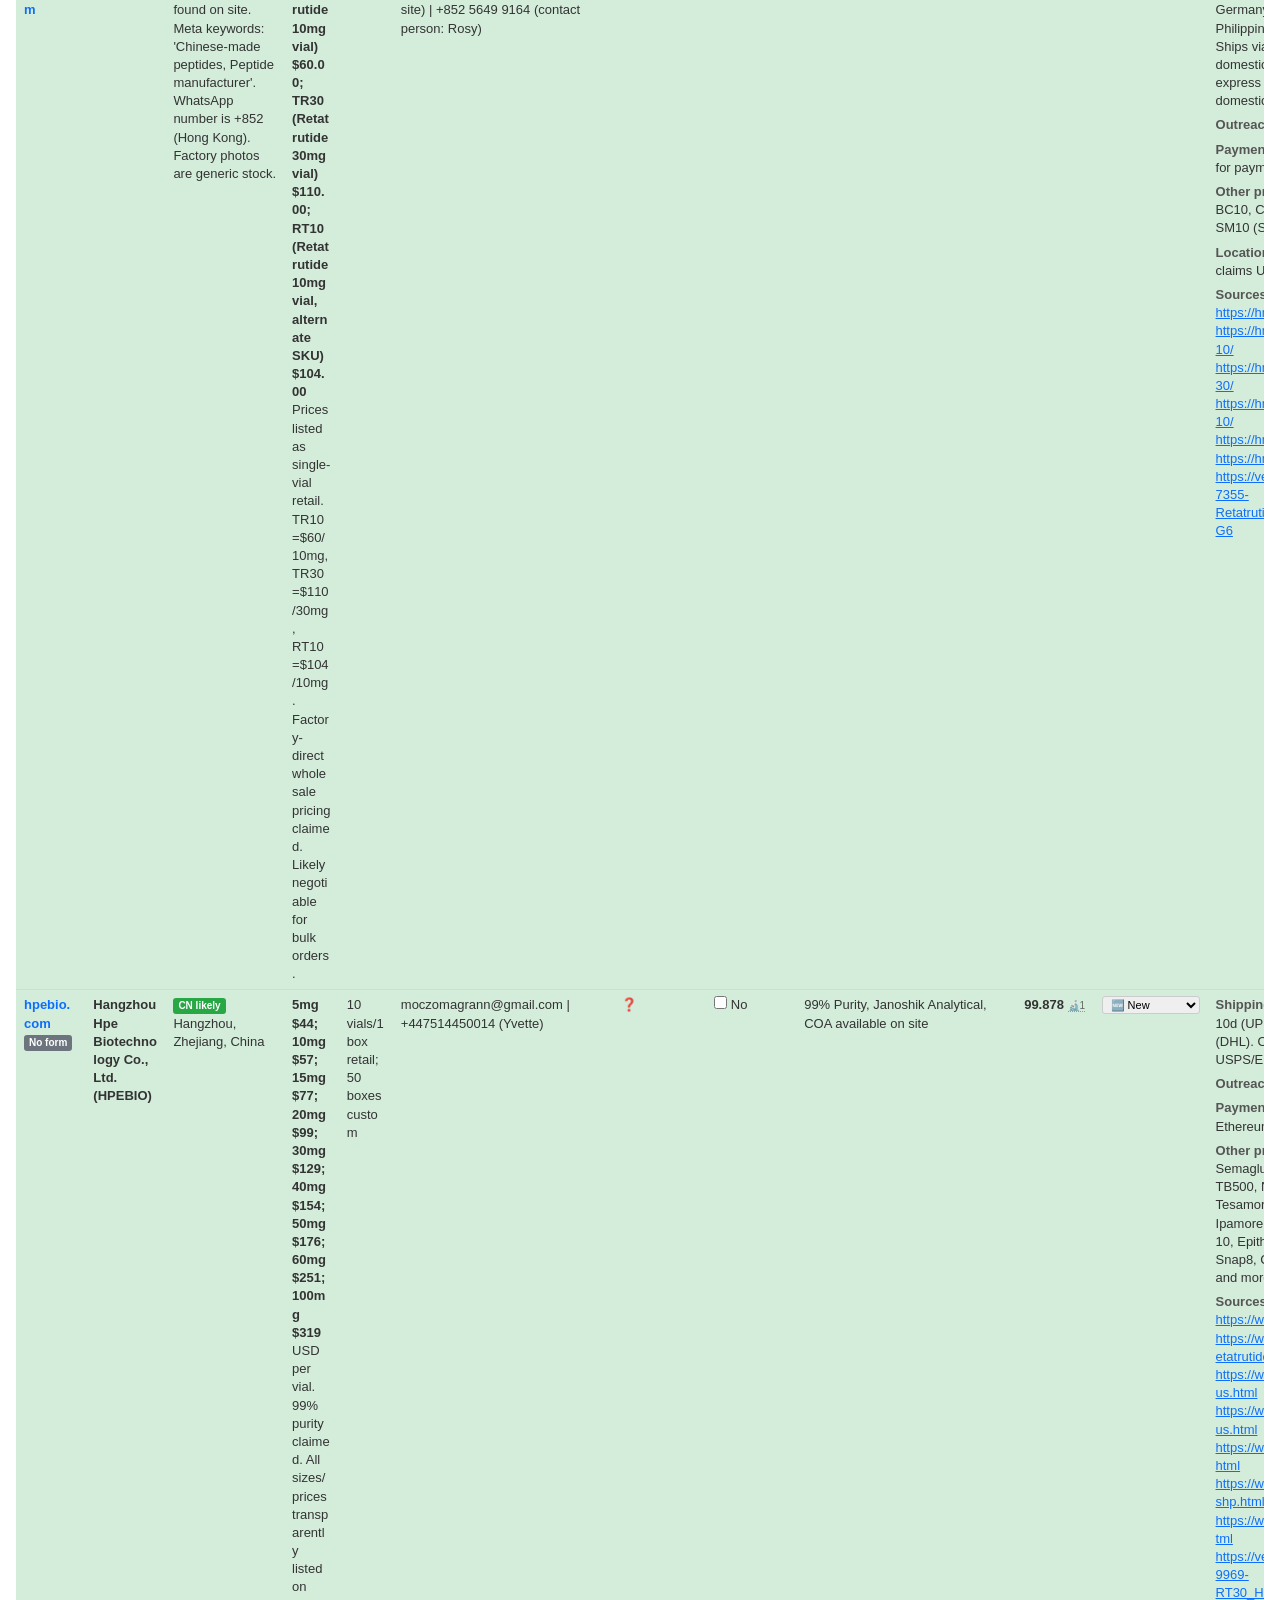
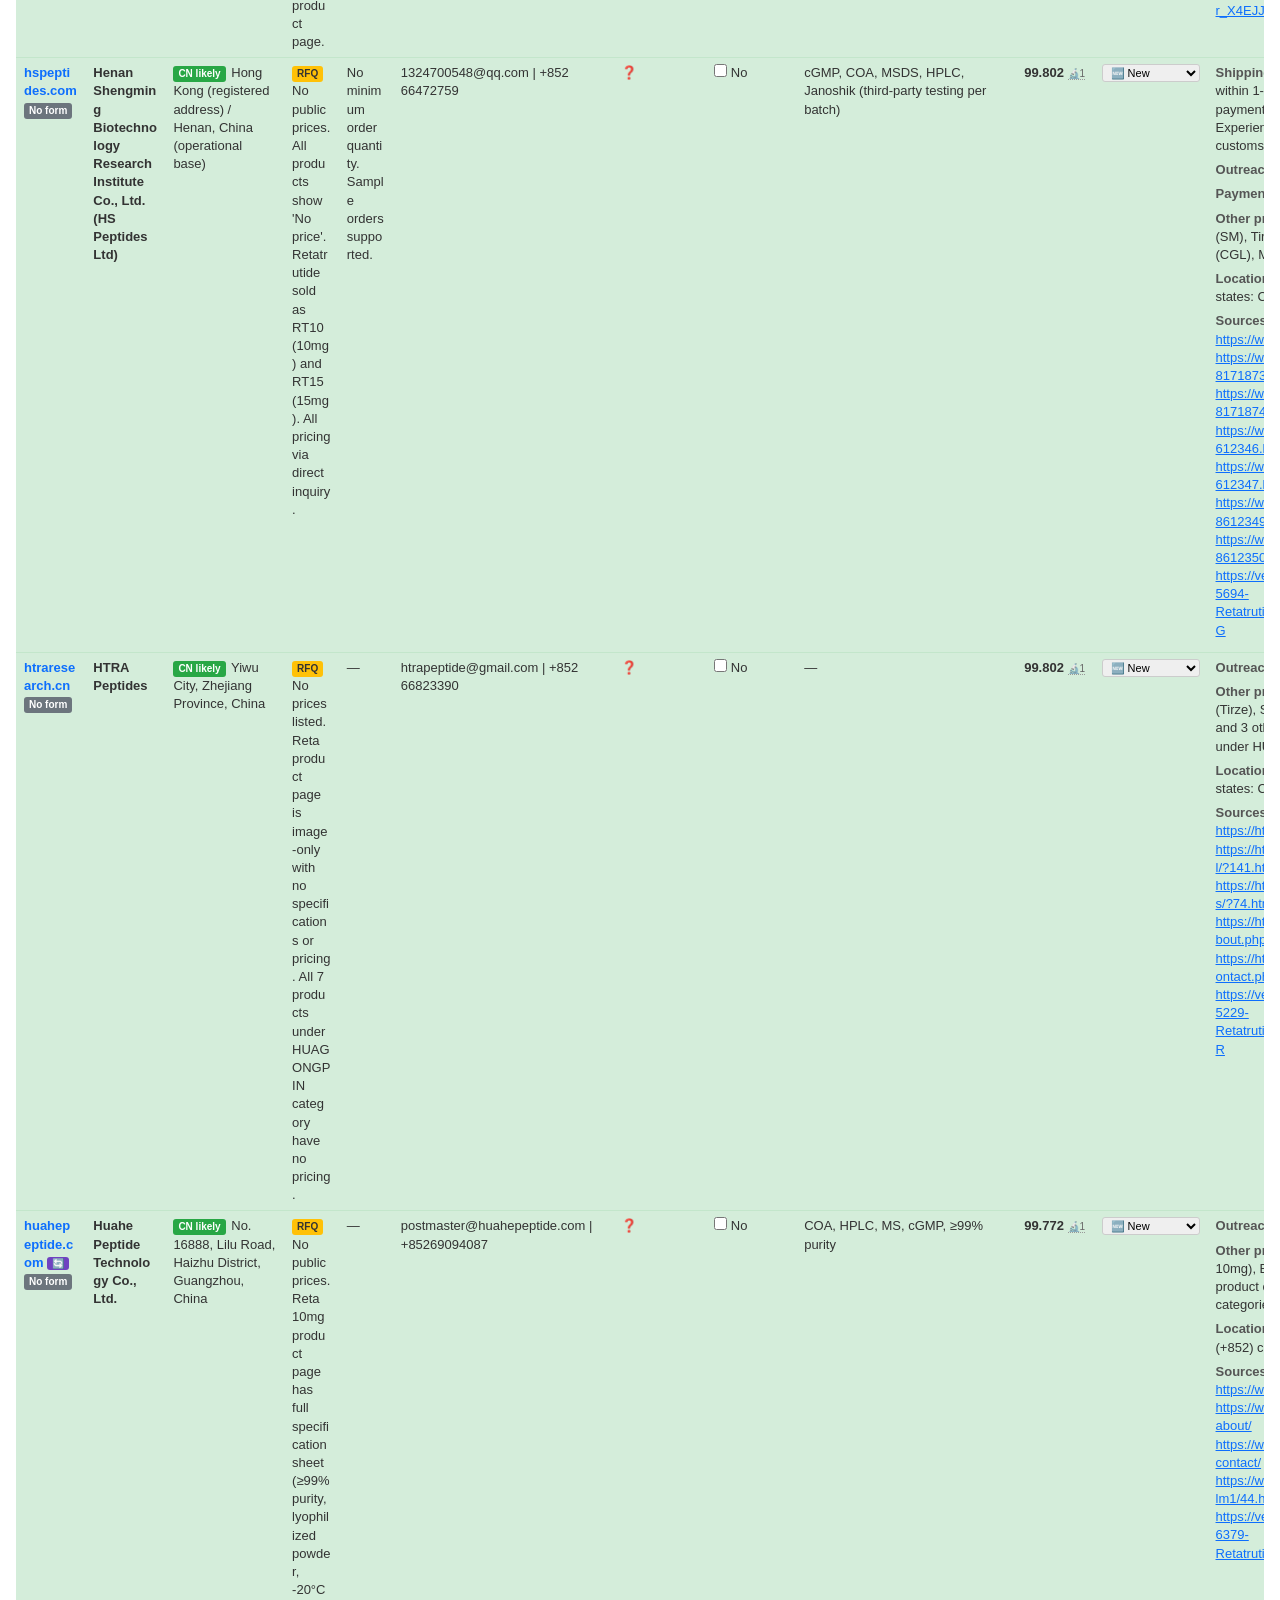
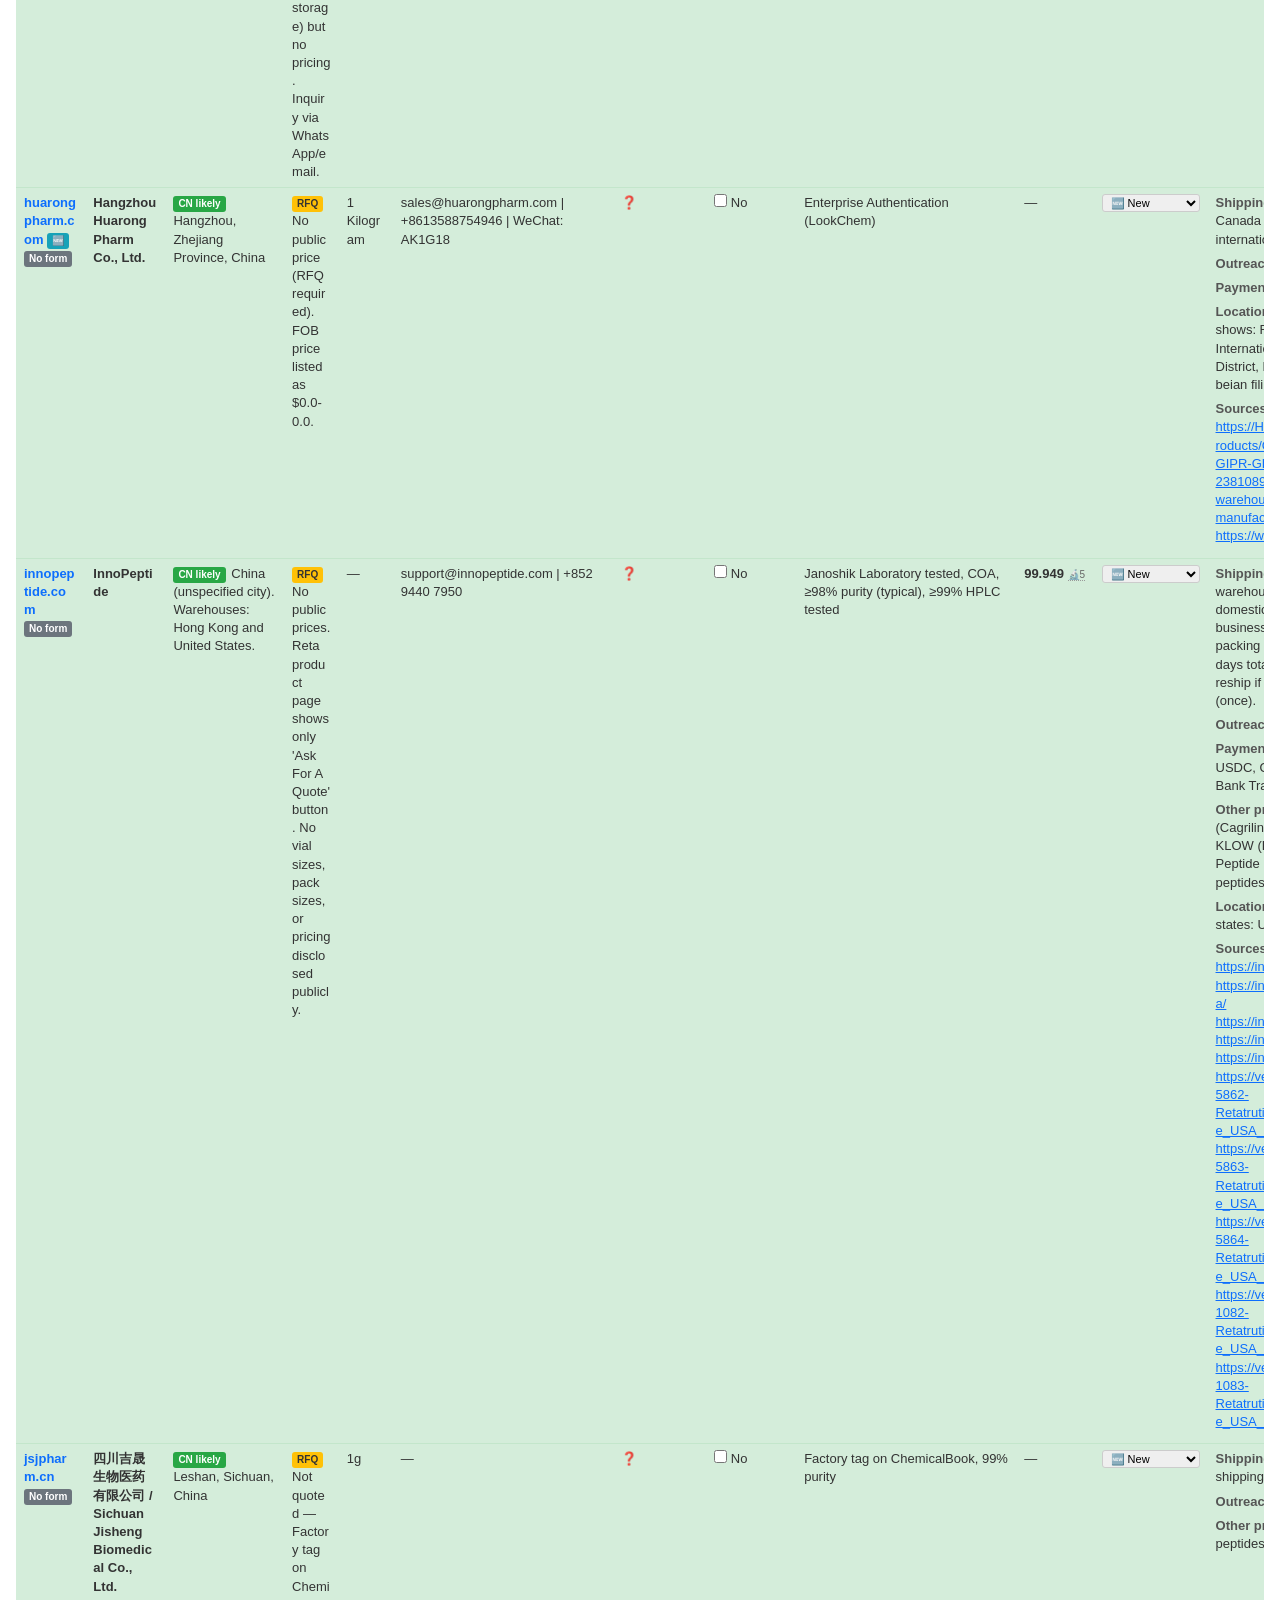
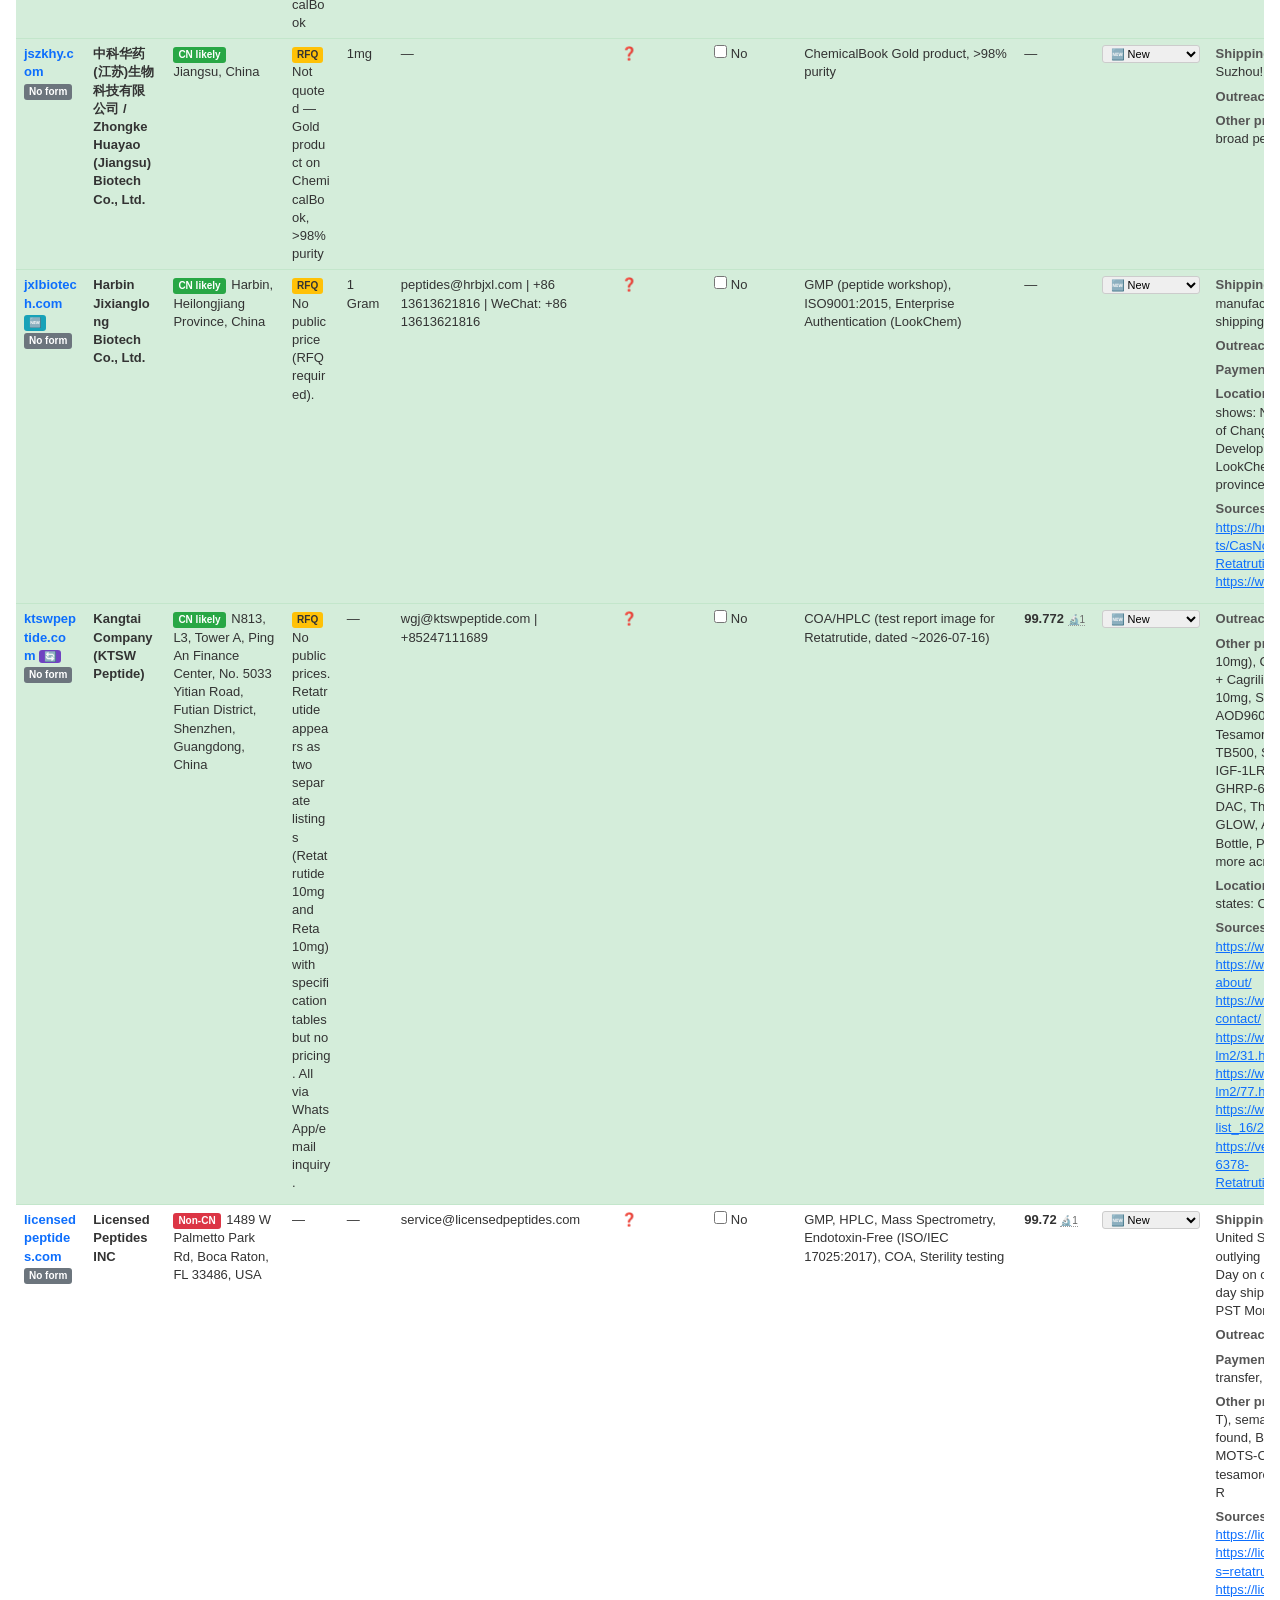
==== commit a7936ef3: "Zero unverified ships_to_china flags — only 1 confirmed yes (AuroBiopeptide)" ====
--- a/retatrutide-suppliers.html
+++ b/retatrutide-suppliers.html
@@ -297,7 +297,7 @@
     location: "Anhui, China",
     location_evidence: "",
     china_based: true,
-    ships_to_china: true,
+    ships_to_china: null,
     prices: "",
     price_notes: "Not quoted — listed at 99.99% HPLC on ChemicalBook",
     moq: "1g",
@@ -353,7 +353,7 @@
     location: "Yanling Middle Road 300, Changzhou, Jiangsu, China",
     location_evidence: "Website footer and about page",
     china_based: true,
-    ships_to_china: true,
+    ships_to_china: false,
     prices: "USD 200/box (60mg×10 vials) DDP Suzhou for 1-2 box trial; $88/box FOB for bulk (1kg MOQ)",
     price_notes: "Trial order: $200/box DDP Suzhou (CNY 1400). Bulk: $88/box FOB Suzhou (1kg MOQ). Lyophilized powder in glass vials, sterile-packed. Company since 1984, legitimate small-molecule API manufacturer.",
     moq: "Ambiguous — 'for 1kg' in quote, but may accept smaller orders",
@@ -409,7 +409,7 @@
     location: "Hangzhou, Zhejiang, China",
     location_evidence: "",
     china_based: true,
-    ships_to_china: true,
+    ships_to_china: null,
     prices: "1mg/RMB 69; 10mg/RMB 866; 1000mg/RMB 135",
     price_notes: "Wide range: 1mg/RMB 69 (~$10), bulk 1g/RMB 135 (~$19) — unusual pricing. Also appears as 均宇生物 and 杰坤生物 on ChemicalBook.",
     moq: "1mg",
@@ -437,7 +437,7 @@
     location: "Jiangsu, China (near Suzhou)",
     location_evidence: "",
     china_based: true,
-    ships_to_china: true,
+    ships_to_china: null,
     prices: "5mg/RMB 100; 10mg/RMB 200; 15mg/RMB 300",
     price_notes: "Small vial format — 5mg/RMB 100 (~$14/5mg)",
     moq: "5mg",
@@ -745,7 +745,7 @@
     location: "Hangzhou, Zhejiang Province, China",
     location_evidence: "Own website shows: Room1101, Hakim International Building, Gongshu District, Hangzhou, China. ICP beian filing.",
     china_based: true,
-    ships_to_china: true,
+    ships_to_china: null,
     prices: "",
     price_notes: "No public price (RFQ required). FOB price listed as $0.0-0.0.",
     moq: "1 Kilogram",
@@ -801,7 +801,7 @@
     location: "Leshan, Sichuan, China",
     location_evidence: "",
     china_based: true,
-    ships_to_china: true,
+    ships_to_china: null,
     prices: "",
     price_notes: "Not quoted — Factory tag on ChemicalBook",
     moq: "1g",
@@ -829,7 +829,7 @@
     location: "Jiangsu, China",
     location_evidence: "",
     china_based: true,
-    ships_to_china: true,
+    ships_to_china: null,
     prices: "",
     price_notes: "Not quoted — Gold product on ChemicalBook, >98% purity",
     moq: "1mg",
@@ -857,7 +857,7 @@
     location: "Harbin, Heilongjiang Province, China",
     location_evidence: "Own website shows: North of Baoan Road, East of Changqing Street, Limin Development Zone, Harbin, China. LookChem confirms Heilongjiang province.",
     china_based: true,
-    ships_to_china: true,
+    ships_to_china: null,
     prices: "",
     price_notes: "No public price (RFQ required).",
     moq: "1 Gram",
@@ -913,7 +913,7 @@
     location: "1489 W Palmetto Park Rd, Boca Raton, FL 33486, USA",
     location_evidence: "",
     china_based: false,
-    ships_to_china: false,
+    ships_to_china: null,
     prices: "",
     price_notes: "",
     moq: "",
@@ -1025,7 +1025,7 @@
     location: "Hangzhou, Zhejiang, China",
     location_evidence: "",
     china_based: true,
-    ships_to_china: true,
+    ships_to_china: null,
     prices: "5mg: $45; 10mg: $XX (range: 5mg 45$ to 100mg 395$); full spec range 5mg-100mg: $45-$395",
     price_notes: "Brand: Mandy. MOQ: 10 vials/1 box. Price increases with mg strength up to 100mg at $395.",
     moq: "10 vials/1 box",
@@ -1109,7 +1109,7 @@
     location: "Building 8, No.1098, Chuansha Road, Pudong, Shanghai, China",
     location_evidence: "Website footer",
     china_based: true,
-    ships_to_china: true,
+    ships_to_china: null,
     prices: "",
     price_notes: "Originally quoted $9.50/vial delivered Suzhou but later confirmed no stock.",
     moq: "2 boxes (20 vials)",
@@ -1193,7 +1193,7 @@
     location: "Room 1203, Puruan Building, No.2 Boyun Road, Zhangjiang Hi-Tech Park, Pudong New Area, Shanghai, China 201203",
     location_evidence: "Website states: China (Shanghai)",
     china_based: true,
-    ships_to_china: true,
+    ships_to_china: null,
     prices: "5mg*10vials $85; 10mg*10vials $130; 15mg*10vials $175; 20mg*10vials $230; 30mg*10vials $350",
     price_notes: "Price range $85-$350 depending on vial size. Dropdown selection: 5mg, 10mg, 15mg, 20mg, 30mg (×10 vials each).",
     moq: "",
@@ -1221,7 +1221,7 @@
     location: "United States (manufacture stated as USA, US fulfillment center, ships from US warehouse)",
     location_evidence: "",
     china_based: false,
-    ships_to_china: false,
+    ships_to_china: null,
     prices: "10mg vial $109.99; 20mg vial $129.99",
     price_notes: "Product branded 'Reta-3'. Free shipping on orders $100+. 10% off first order (WELCOME10). Coupon codes visible.",
     moq: "",
@@ -1249,7 +1249,7 @@
     location: "247-249 Old Brompton Road, London, SW5 9HP, United Kingdom. Companies House: 17129783. ICO Registration: C1910960.",
     location_evidence: "",
     china_based: false,
-    ships_to_china: false,
+    ships_to_china: null,
     prices: "Retatrutide 30mg £229.00",
     price_notes: "Single dose/size shown on homepage. Product detail page URL returned 404 — possibly newly added. Listed under 'Metabolic Research' category.",
     moq: "",
@@ -1277,7 +1277,7 @@
     location: "No.518, Nanbin Road, Zhangzhou Economic Development Zone, Fujian, China 363105",
     location_evidence: "LookChem listing, company website",
     china_based: true,
-    ships_to_china: true,
+    ships_to_china: null,
     prices: "",
     price_notes: "Not quoted yet — manufacturer, API powder format",
     moq: "Not specified",
@@ -1305,7 +1305,7 @@
     location: "Shenzhen, Guangdong, China",
     location_evidence: "",
     china_based: true,
-    ships_to_china: true,
+    ships_to_china: null,
     prices: "",
     price_notes: "Not quoted — 多肽原料药热搜榜第7名",
     moq: "1g",
@@ -1361,7 +1361,7 @@
     location: "Glendale, AZ, USA (warehouses also in Europe, Canada, UK, Mexico)",
     location_evidence: "Website states: USA (ships US & Canada)",
     china_based: false,
-    ships_to_china: true,
+    ships_to_china: null,
     prices: "",
     price_notes: "Quote only — 'Contact To Order'. No public pricing displayed. Two products: Retatrutide 5mg and Retatrutide 30mg.",
     moq: "",
@@ -1389,7 +1389,7 @@
     location: "Shop 301-09, 2nd Floor, Building 3, Tianyi Auto Trade Service Park, 69 East Jiaotong Road, Yongyang Subdistrict, Lishui District, Nanjing, China",
     location_evidence: "Website states: China (HK phone)",
     china_based: true,
-    ships_to_china: true,
+    ships_to_china: null,
     prices: "",
     price_notes: "Quote only — 'Send Inquiry' button. No listed prices. Product page is barebones with generic placeholder text.",
     moq: "",
@@ -1417,7 +1417,7 @@
     location: "16-1602, Building A, Science and Technology Building, New Industrial Park, Chang'an Hi-Tech Zone, Xi'an, Shaanxi, China",
     location_evidence: "Website states: China (Shaanxi)",
     china_based: true,
-    ships_to_china: true,
+    ships_to_china: null,
     prices: "5mg-60mg vials $56-$350",
     price_notes: "Price range listed as $56-$350 across sizes. Options: RT5 (5mg), RT10 (10mg), RT15 (15mg), RT20 (20mg), RT30 (30mg), RT40 (40mg), RT50 (50mg). Exact per-vial pricing requires inquiry. Two retatrutide product listings on site.",
     moq: "1 box",
@@ -1445,7 +1445,7 @@
     location: "Ships from China (stated on About page). No specific address found.",
     location_evidence: "",
     china_based: true,
-    ships_to_china: true,
+    ships_to_china: null,
     prices: "Retatrutide 10mg 10vials $135.00 USD",
     price_notes: "Online checkout disabled. Must order via email/WhatsApp for price list. Banner says site cannot accept orders/payments.",
     moq: "",
@@ -1473,7 +1473,7 @@
     location: "USA (meta: 'Royal Peptides USA Canada')",
     location_evidence: "Website states: USA / Canada",
     china_based: false,
-    ships_to_china: false,
+    ships_to_china: null,
     prices: "Retatrutide Single Vial $55 - $330 (5mg-60mg options)",
     price_notes: "Volume pricing: 3-5 vials save 5%, 6-9 save 10%, 10+ shop kits. Free shipping over $300.",
     moq: "",
@@ -1501,7 +1501,7 @@
     location: "Room 84, 7th Floor, Building A, Greenland Yuansheng International, No. 49, Jinshui East Road, Zhengzhou Area (Zhengdong), Henan Pilot Free Trade Zone, China",
     location_evidence: "Website states: Hong Kong",
     china_based: true,
-    ships_to_china: true,
+    ships_to_china: null,
     prices: "",
     price_notes: "RFQ only. Price list provided via WhatsApp/email. Products use code names (RT10=Retatrutide 10mg).",
     moq: "",
@@ -1529,7 +1529,7 @@
     location: "Zibo City, Shandong Province, China",
     location_evidence: "Company own website (sdhanjiang.com) lists address: 52A2 Qilu Industrial Park, Zibo City, Shandong. ICP beian filing confirms Chinese-registered entity.",
     china_based: true,
-    ships_to_china: true,
+    ships_to_china: null,
     prices: "",
     price_notes: "No public price (RFQ required). FOB price listed as $0.0-0.0 on LookChem.",
     moq: "1 Kilogram",
@@ -1557,7 +1557,7 @@
     location: "Qilu Outsourcing City Building 16, Gangxing 1st Road, Jinan Free Trade Zone, Shandong, China",
     location_evidence: "Website footer and about page — detailed address in Jinan FTZ",
     china_based: true,
-    ships_to_china: true,
+    ships_to_china: null,
     prices: "RMB 1000/g (≈$140/g) for 1g bulk powder",
     price_notes: "Quoted by Alex Wang, Sales Manager. MOQ 1g. Bulk powder format only, not vials.",
     moq: "1g",
@@ -1585,7 +1585,7 @@
     location: "No. 77, Shilongshan Industrial Zone, Xihu District, Hangzhou City, Zhejiang Province, China 310024",
     location_evidence: "Website states: China (Hangzhou)",
     china_based: true,
-    ships_to_china: true,
+    ships_to_china: false,
     prices: "Retatrutide peptide 5mg-120mg (10vials/kit) $55-$400",
     price_notes: "Price range $55-$400 per 10-vial kit depending on strength (5mg-120mg). Tirzepatide $37-$188/kit. MOQ 1 box.",
     moq: "1 box (10 vials)",
@@ -1613,7 +1613,7 @@
     location: "Chengdu, Sichuan, China",
     location_evidence: "",
     china_based: true,
-    ships_to_china: true,
+    ships_to_china: null,
     prices: "1g/RMB 1000",
     price_notes: "1g/RMB 1000 (~$140/g) — established pharma company pricing",
     moq: "1g",
@@ -1669,7 +1669,7 @@
     location: "Xi'an, Shaanxi Province, China",
     location_evidence: "LookChem contact page: Weiyang District, Xi'an, Shaanxi, China (Mainland). Verified 3 years on LookChem.",
     china_based: true,
-    ships_to_china: true,
+    ships_to_china: null,
     prices: "",
     price_notes: "FOB Price listed as $0.0-0.0 (RFQ required).",
     moq: "1 Gram",
@@ -1697,7 +1697,7 @@
     location: "Nanjing, Jiangsu, China",
     location_evidence: "",
     china_based: true,
-    ships_to_china: true,
+    ships_to_china: null,
     prices: "1g/RMB 200",
     price_notes: "1g/RMB 200 (~$28/g) — bulk API powder pricing",
     moq: "1g",
@@ -1753,7 +1753,7 @@
     location: "China (claims 375+ employees in China, new plant 35,354 m², 6 production lines, 10 years in peptide industry). No specific street address on site.",
     location_evidence: "Website states: China",
     china_based: true,
-    ships_to_china: true,
+    ships_to_china: null,
     prices: "",
     price_notes: "RFQ only. 'Contact us, we will quote you the best price.' Pricing provided via direct contact. Retatrutide shown in Certifications section with Janoshik test report link.",
     moq: "1 box",
@@ -1809,7 +1809,7 @@
     location: "Phase 5, Heda Medicine Valley, Chengrui Street Intersection, Xingfu North Road, Qiantang District, Hangzhou, Zhejiang, China",
     location_evidence: "Website address + mfg site in Shaoxing, Zhejiang",
     china_based: true,
-    ships_to_china: true,
+    ships_to_china: null,
     prices: "",
     price_notes: "Not listed publicly; inquiry-based pricing. MOQ 1g.",
     moq: "1g",
@@ -1837,7 +1837,7 @@
     location: "Hangzhou, Zhejiang, China",
     location_evidence: "",
     china_based: true,
-    ships_to_china: true,
+    ships_to_china: null,
     prices: "1g/RMB 2000",
     price_notes: "1g/RMB 2000 (~$280/g) — Factory tag, premium pricing",
     moq: "1g",
@@ -1865,7 +1865,7 @@
     location: "Nanjing, Jiangsu, China",
     location_evidence: "",
     china_based: true,
-    ships_to_china: true,
+    ships_to_china: null,
     prices: "1mg/RMB 300; 10mg/RMB 350; 100mg/RMB 500",
     price_notes: "Vial format pricing — 1mg/RMB 300 (~$42), 100mg/RMB 500 (~$70)",
     moq: "1mg",
@@ -1893,7 +1893,7 @@
     location: "No. 285 Qianhai Road Nanshan District, Shenzhen, Guangzhou, China",
     location_evidence: "Website states: China (Shenzhen/Guangzhou)",
     china_based: true,
-    ships_to_china: true,
+    ships_to_china: null,
     prices: "",
     price_notes: "RFQ — contact for quote; no public pricing listed",
     moq: "1 kit",
@@ -1921,7 +1921,7 @@
     location: "Building 3, 109 Yongfu Road, Chongchuan District, Nantong, Jiangsu, China",
     location_evidence: "LookChem listing, company website",
     china_based: true,
-    ships_to_china: true,
+    ships_to_china: null,
     prices: "",
     price_notes: "Not quoted — CDMO, API format",
     moq: "Not specified",
@@ -1949,7 +1949,7 @@
     location: "No.388 Ruoshui Road, Suzhou Industrial Park, Jiangsu, China",
     location_evidence: "Official website, multiple B2B listings",
     china_based: true,
-    ships_to_china: true,
+    ships_to_china: null,
     prices: "",
     price_notes: "",
     moq: "",
@@ -1977,7 +1977,7 @@
     location: "Unit 2214, 22/F, Tower A, Miramar Plaza, 132 Nathan Road, Hong Kong",
     location_evidence: "Hong Kong address from email signature",
     china_based: false,
-    ships_to_china: false,
+    ships_to_china: null,
     prices: "",
     price_notes: "Mr. Lucas reached out via email asking for WhatsApp contact. Quote not given in initial message — wants to discuss on WhatsApp.",
     moq: "",
@@ -2005,7 +2005,7 @@
     location: "R&D Center: Room 16-2, Building 1, No. 160, Daping Zhengjie, Shiyou Road Subdistrict, Yuzhong District, Chongqing, China",
     location_evidence: "11467.com listing footer",
     china_based: true,
-    ships_to_china: true,
+    ships_to_china: null,
     prices: "",
     price_notes: "Previously ordered from — product was quality. Currently unresponsive (Jul 2026).",
     moq: "Not specified",
@@ -2033,7 +2033,7 @@
     location: "Manufacturing in China (factory photos show Chinese signage); shipping consolidated in Hong Kong",
     location_evidence: "",
     china_based: true,
-    ships_to_china: true,
+    ships_to_china: null,
     prices: "",
     price_notes: "RFQ — 'Price: Inquire'; discount for larger quantities per FAQ",
     moq: "1 box",
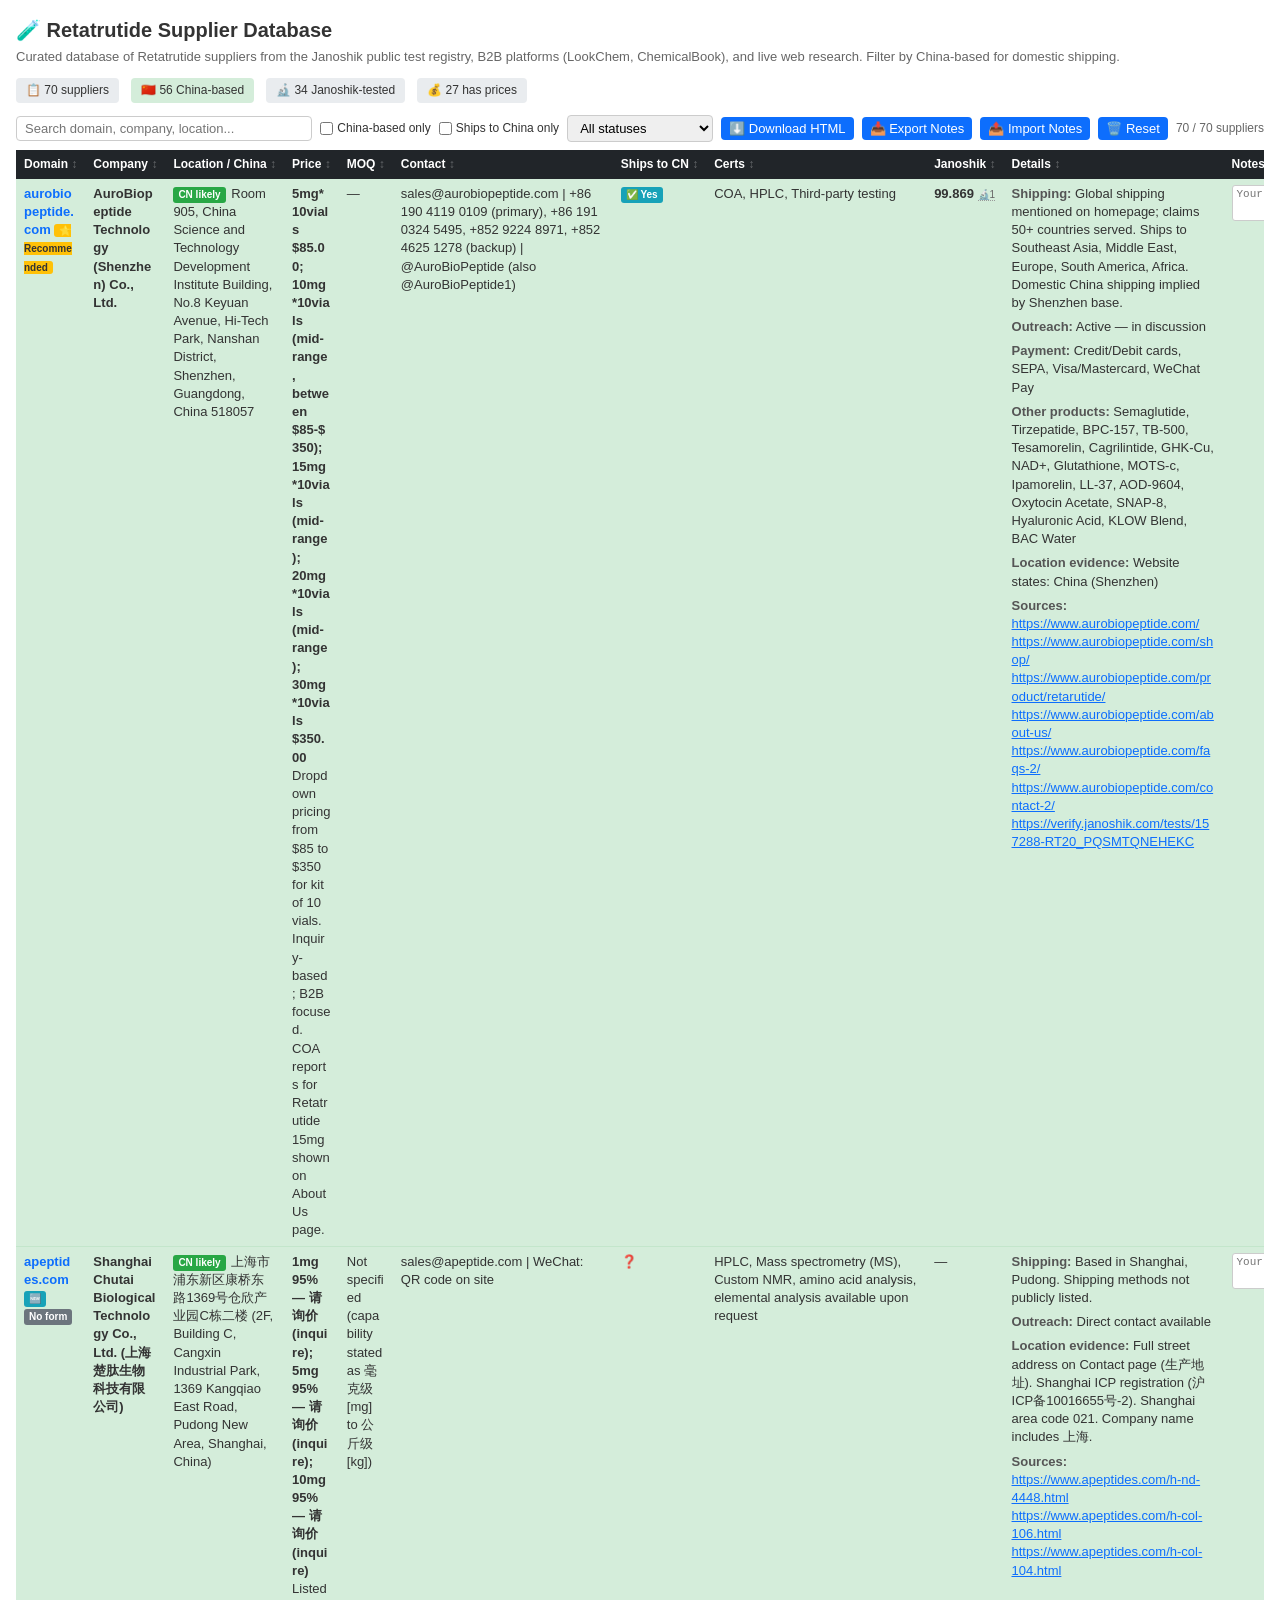
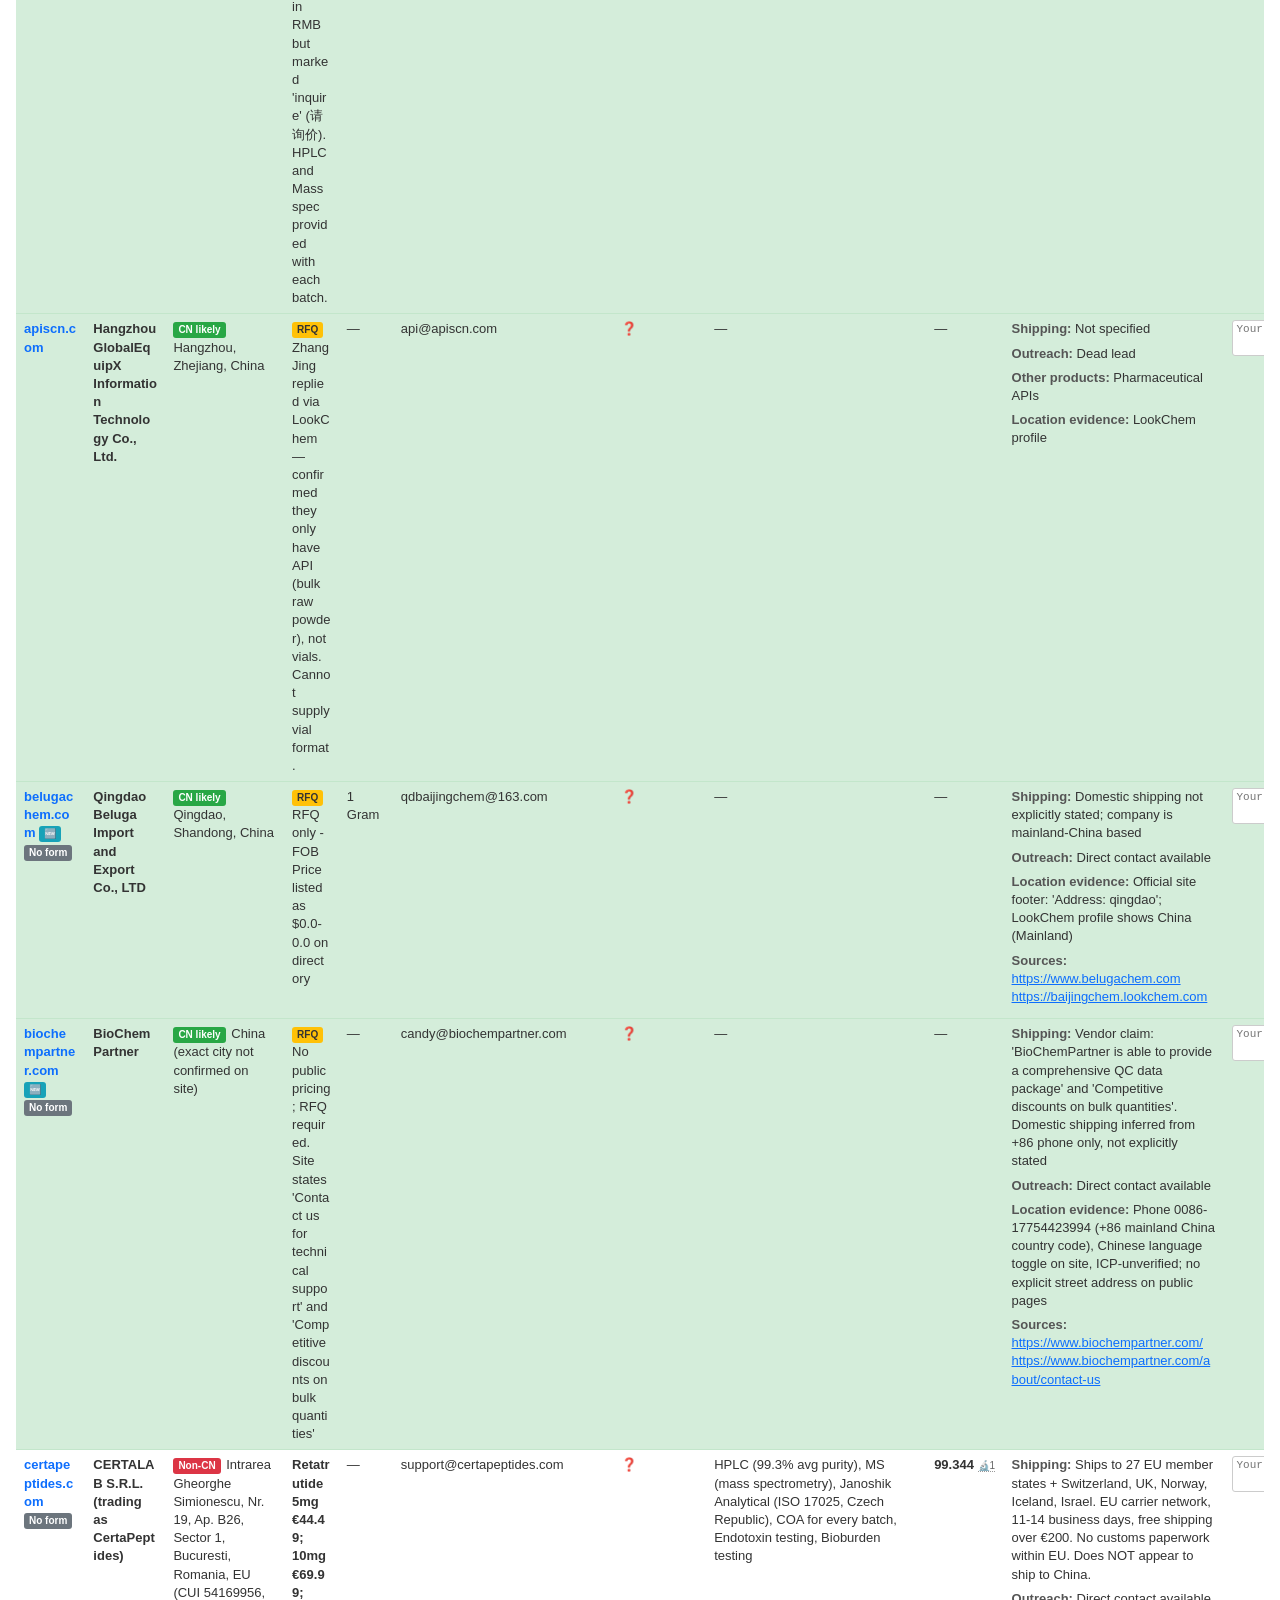
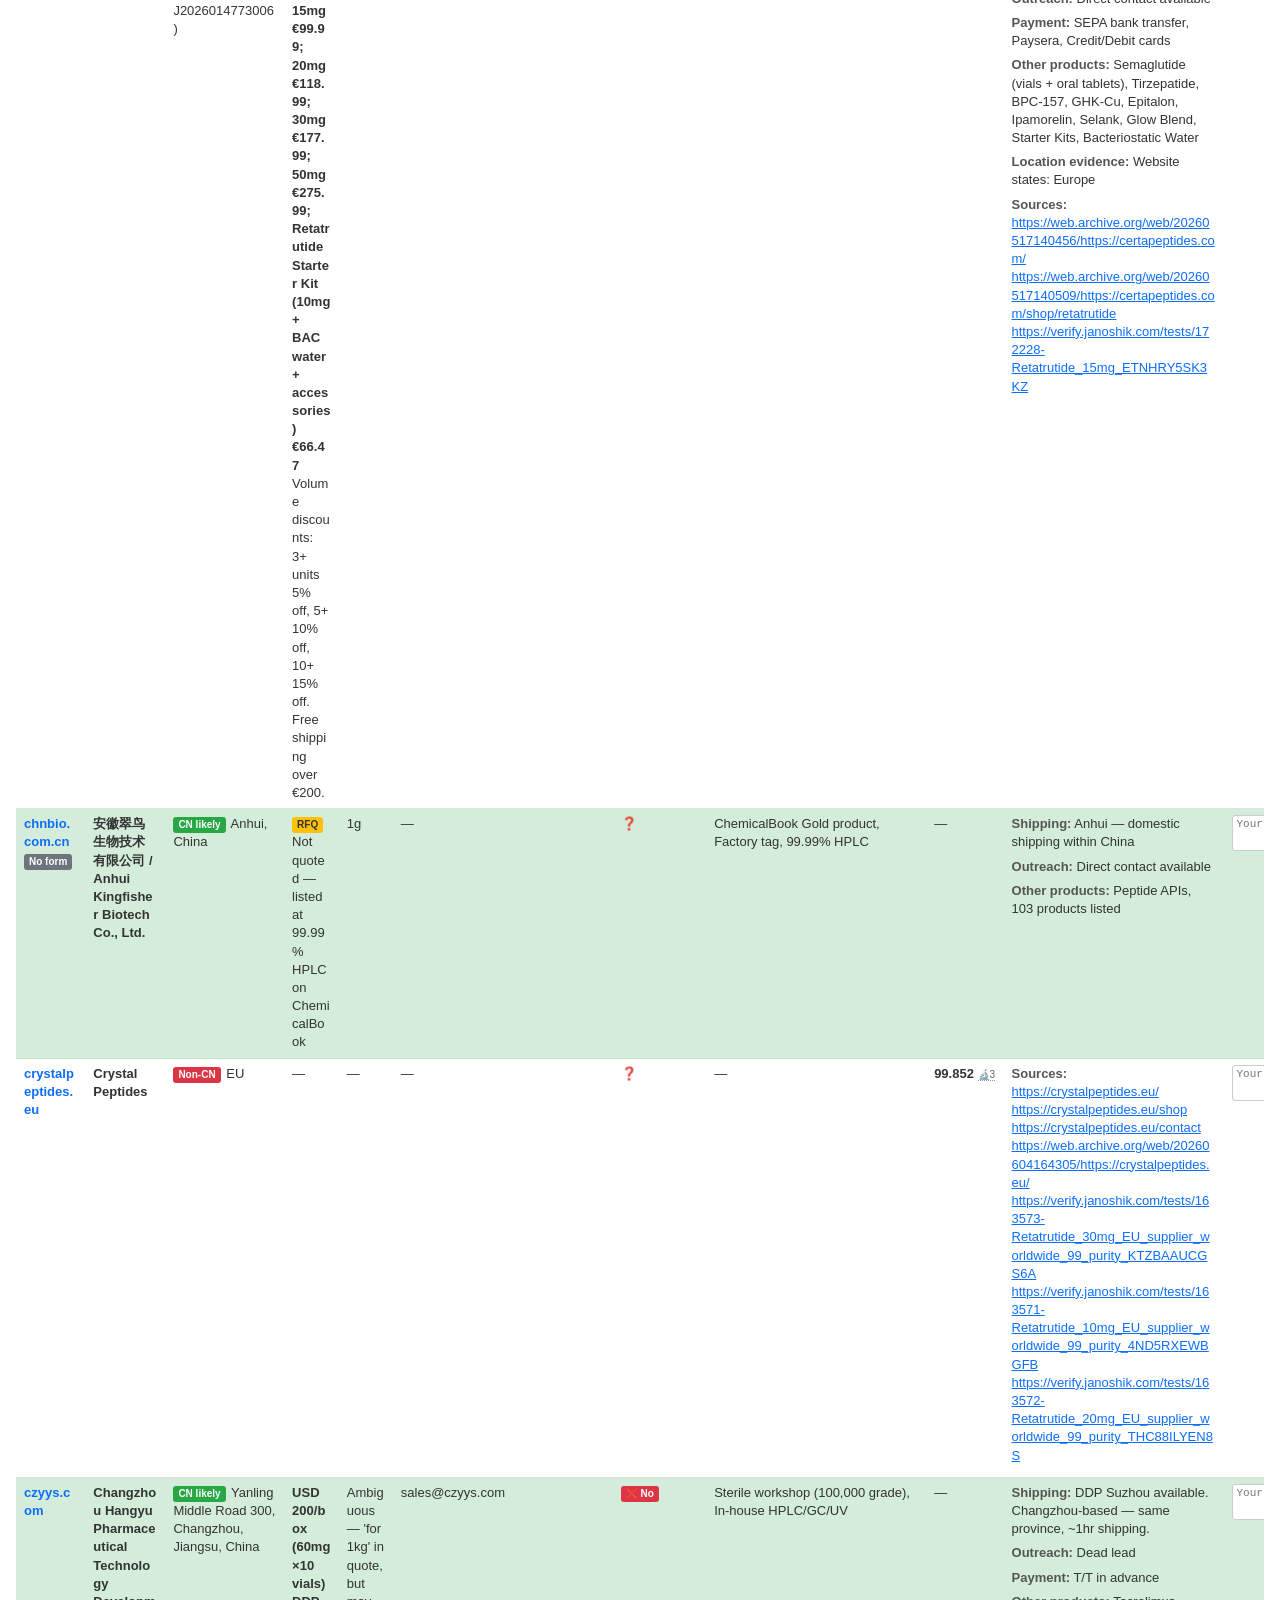
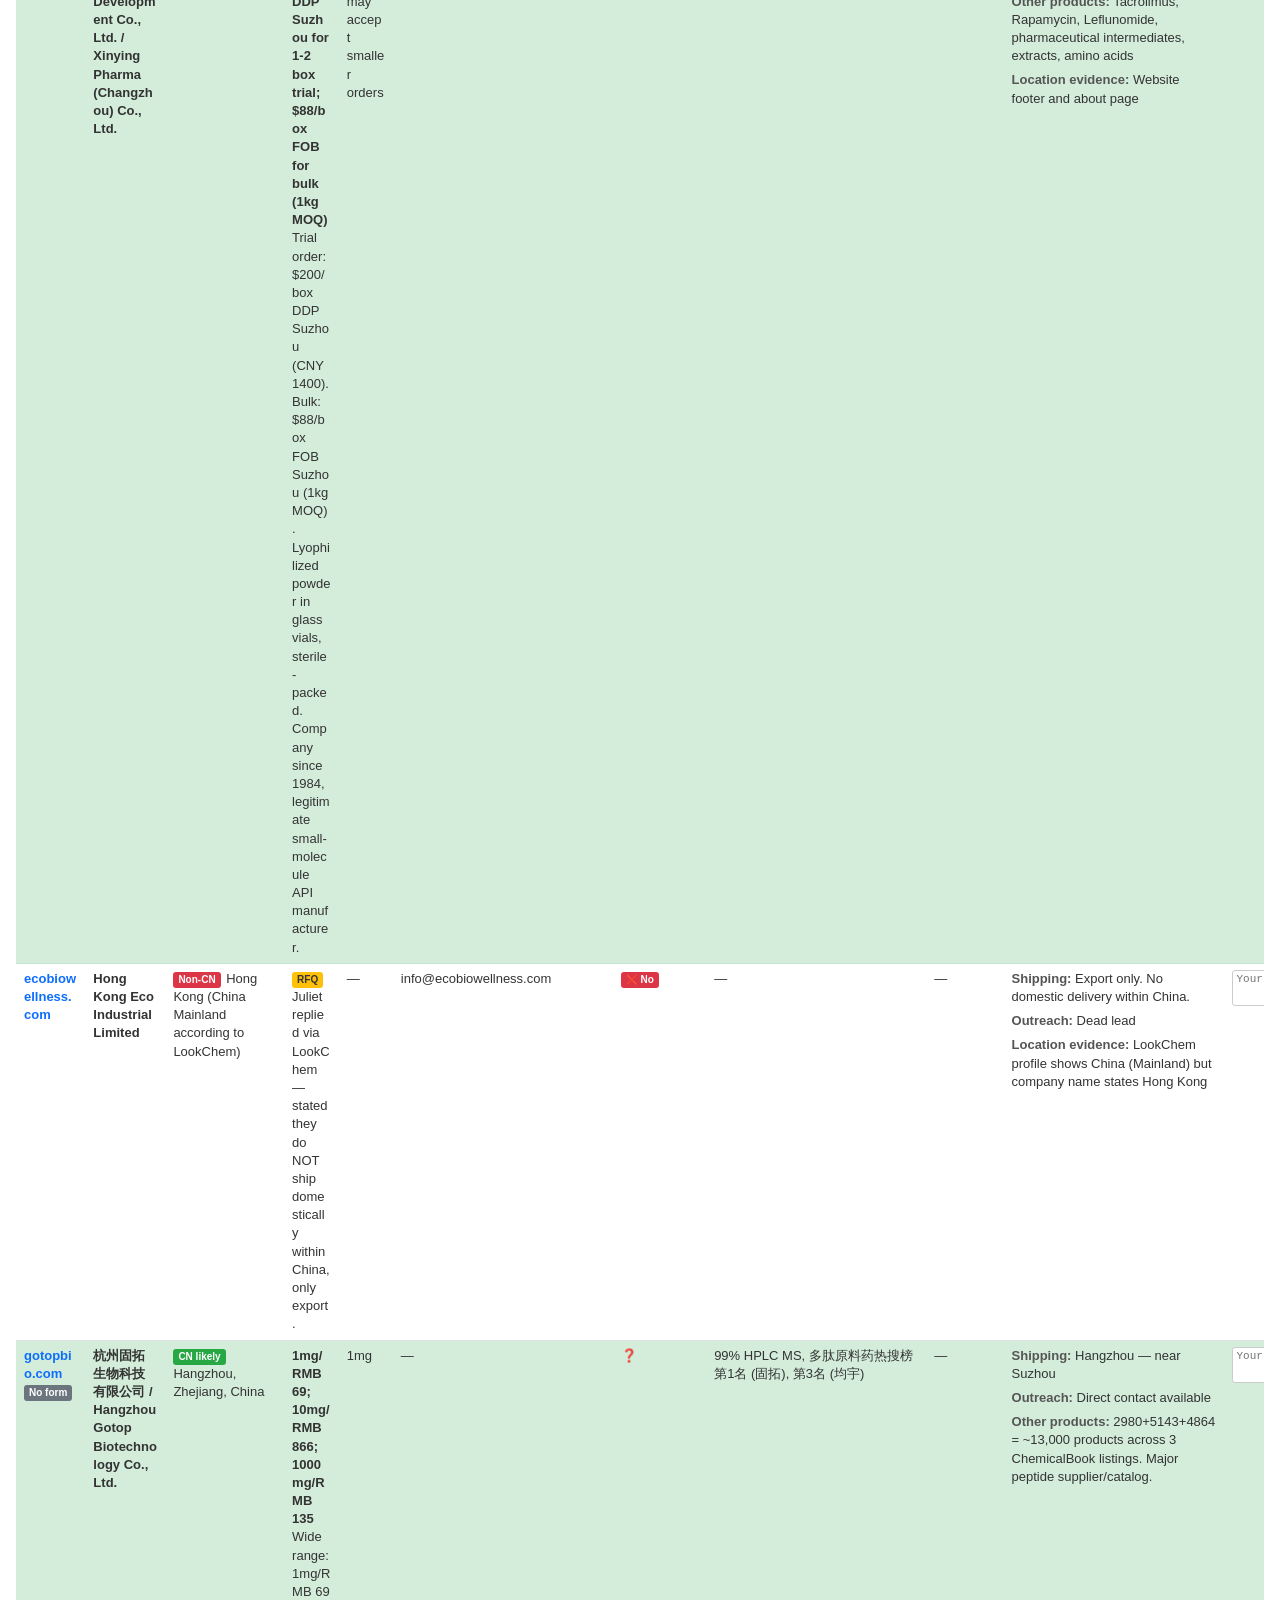
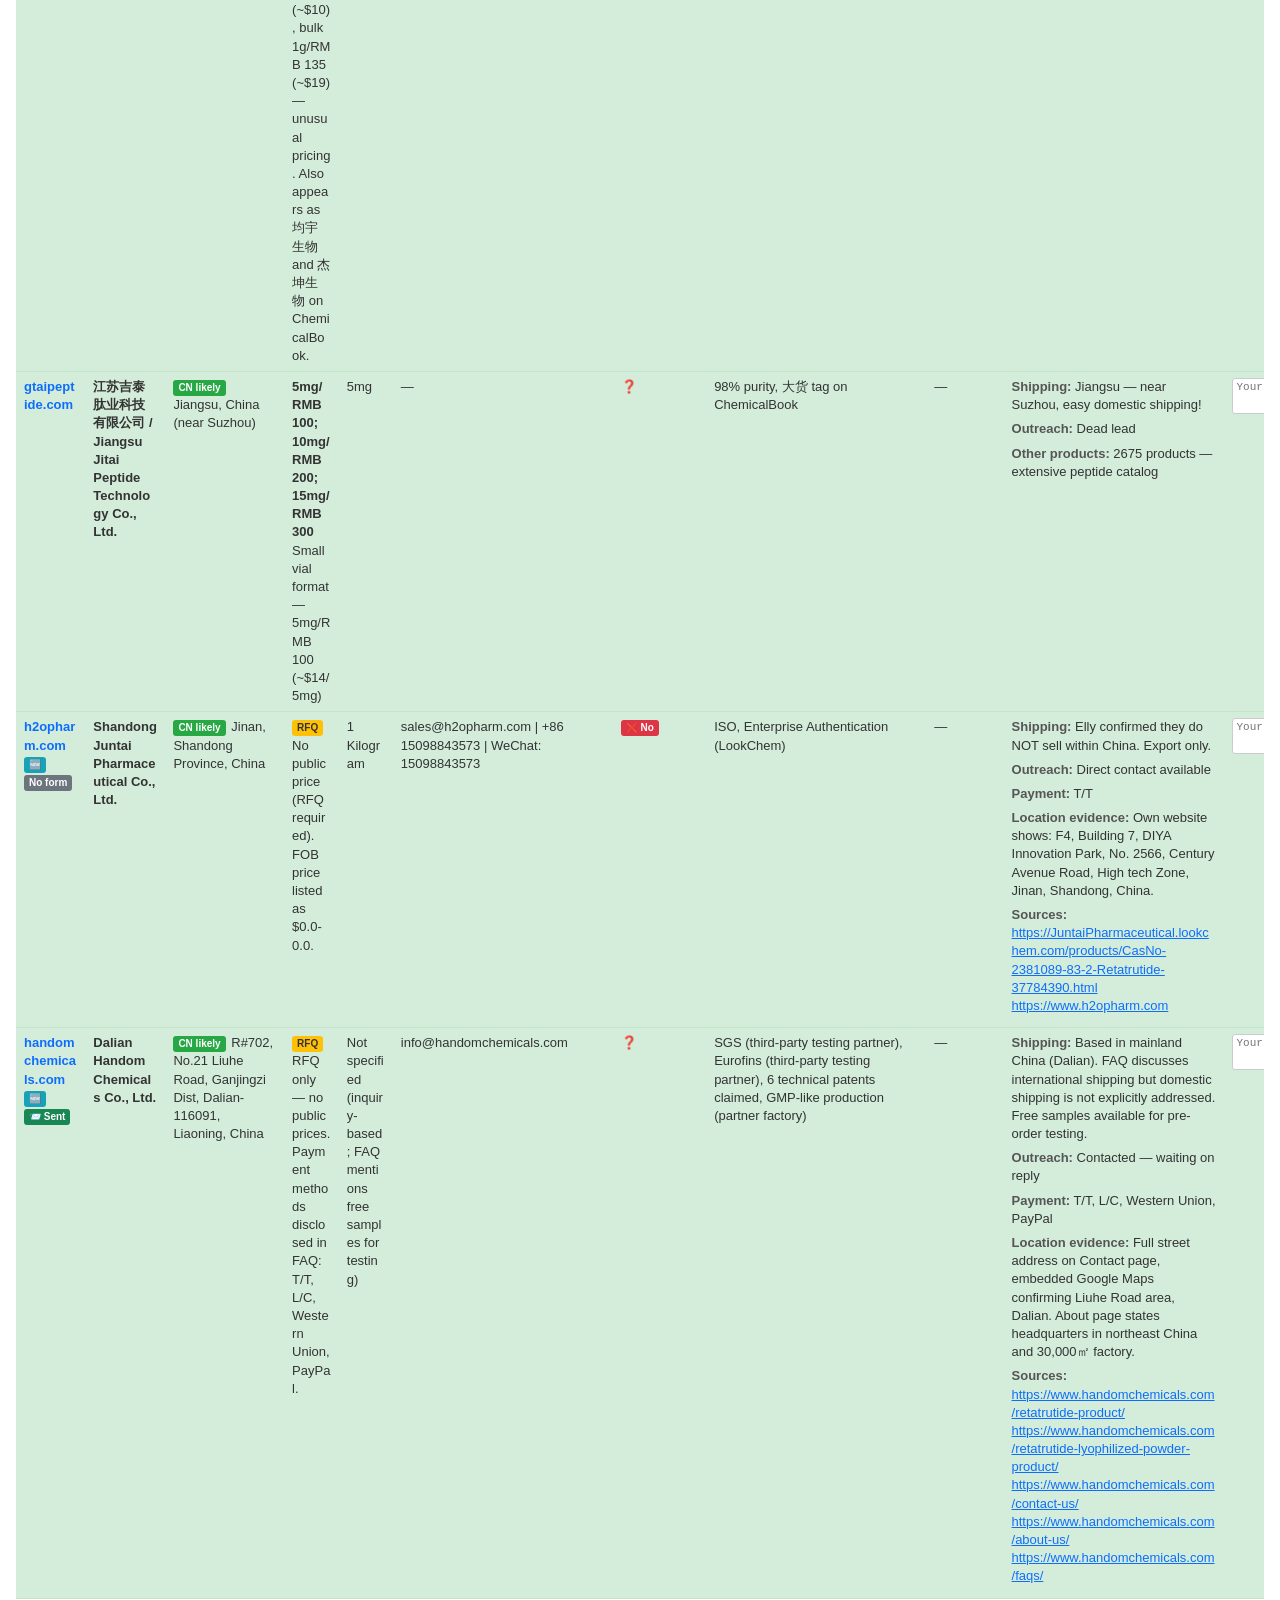
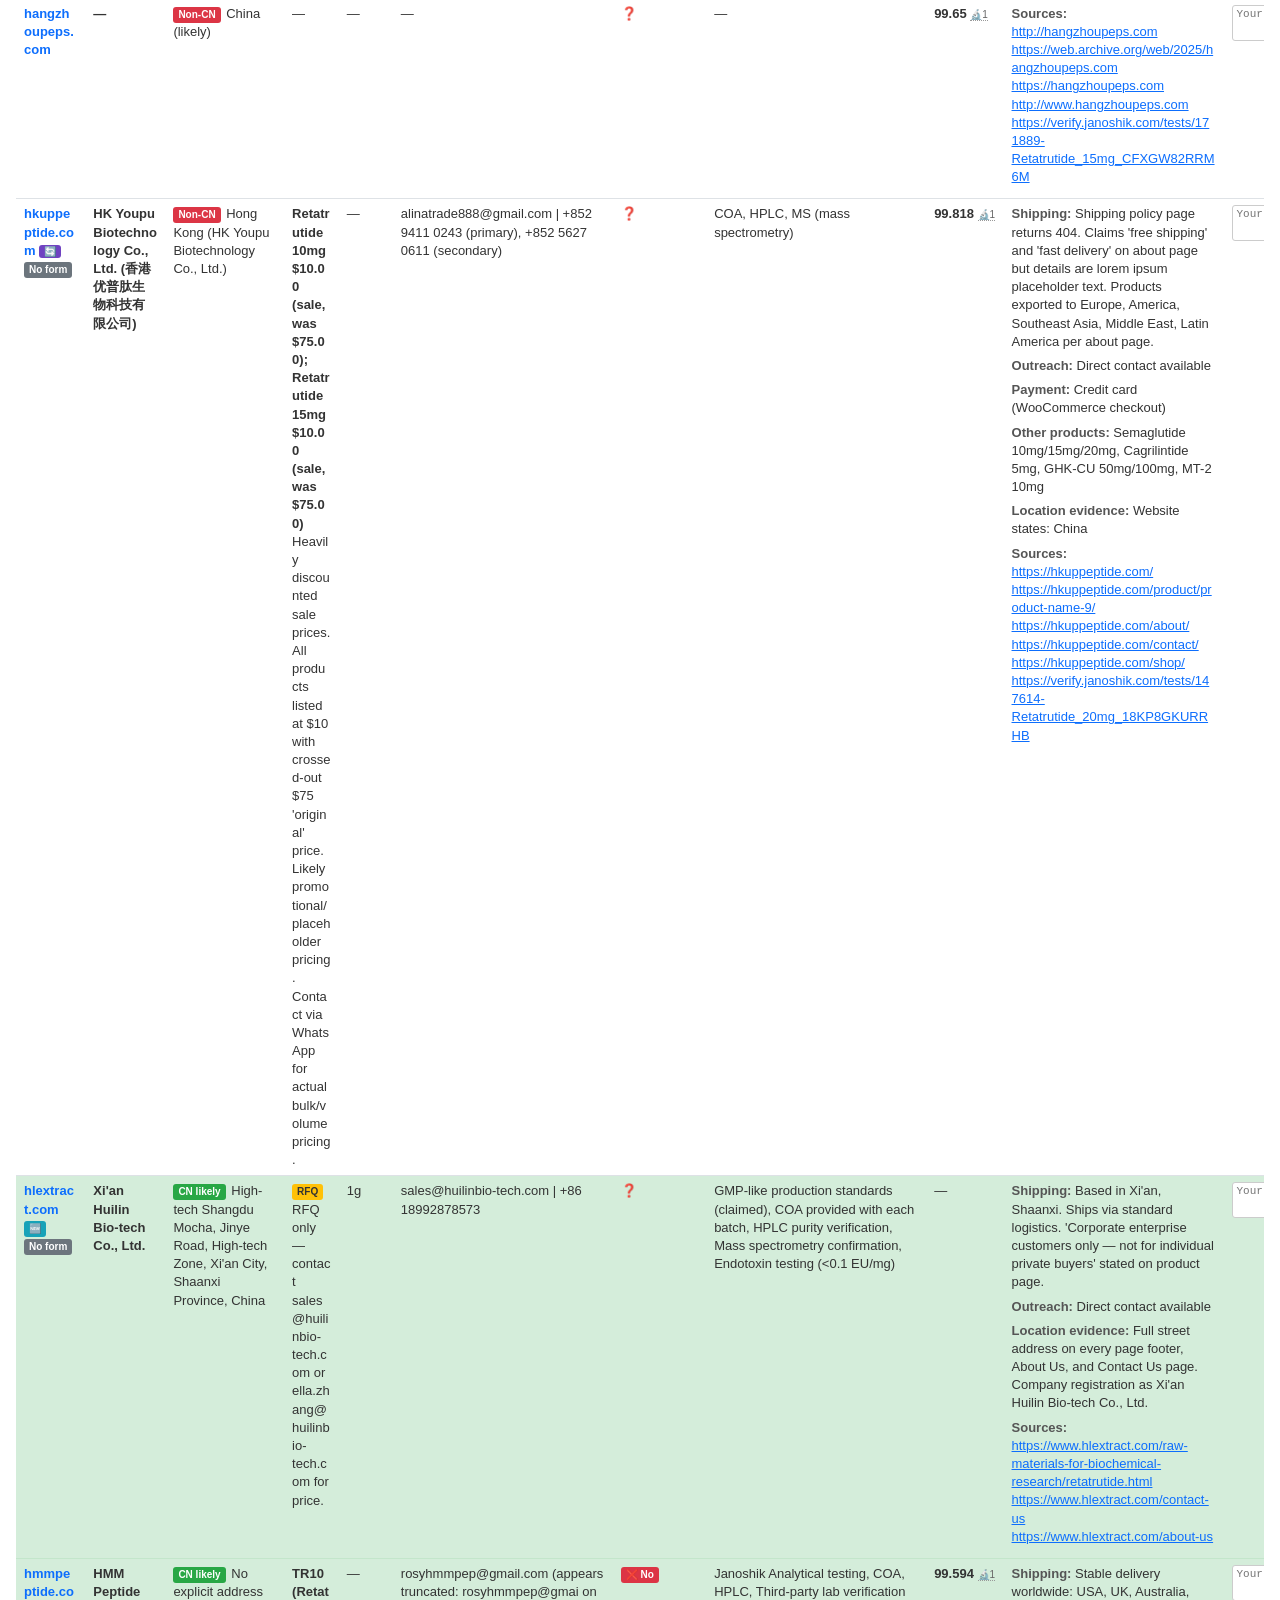
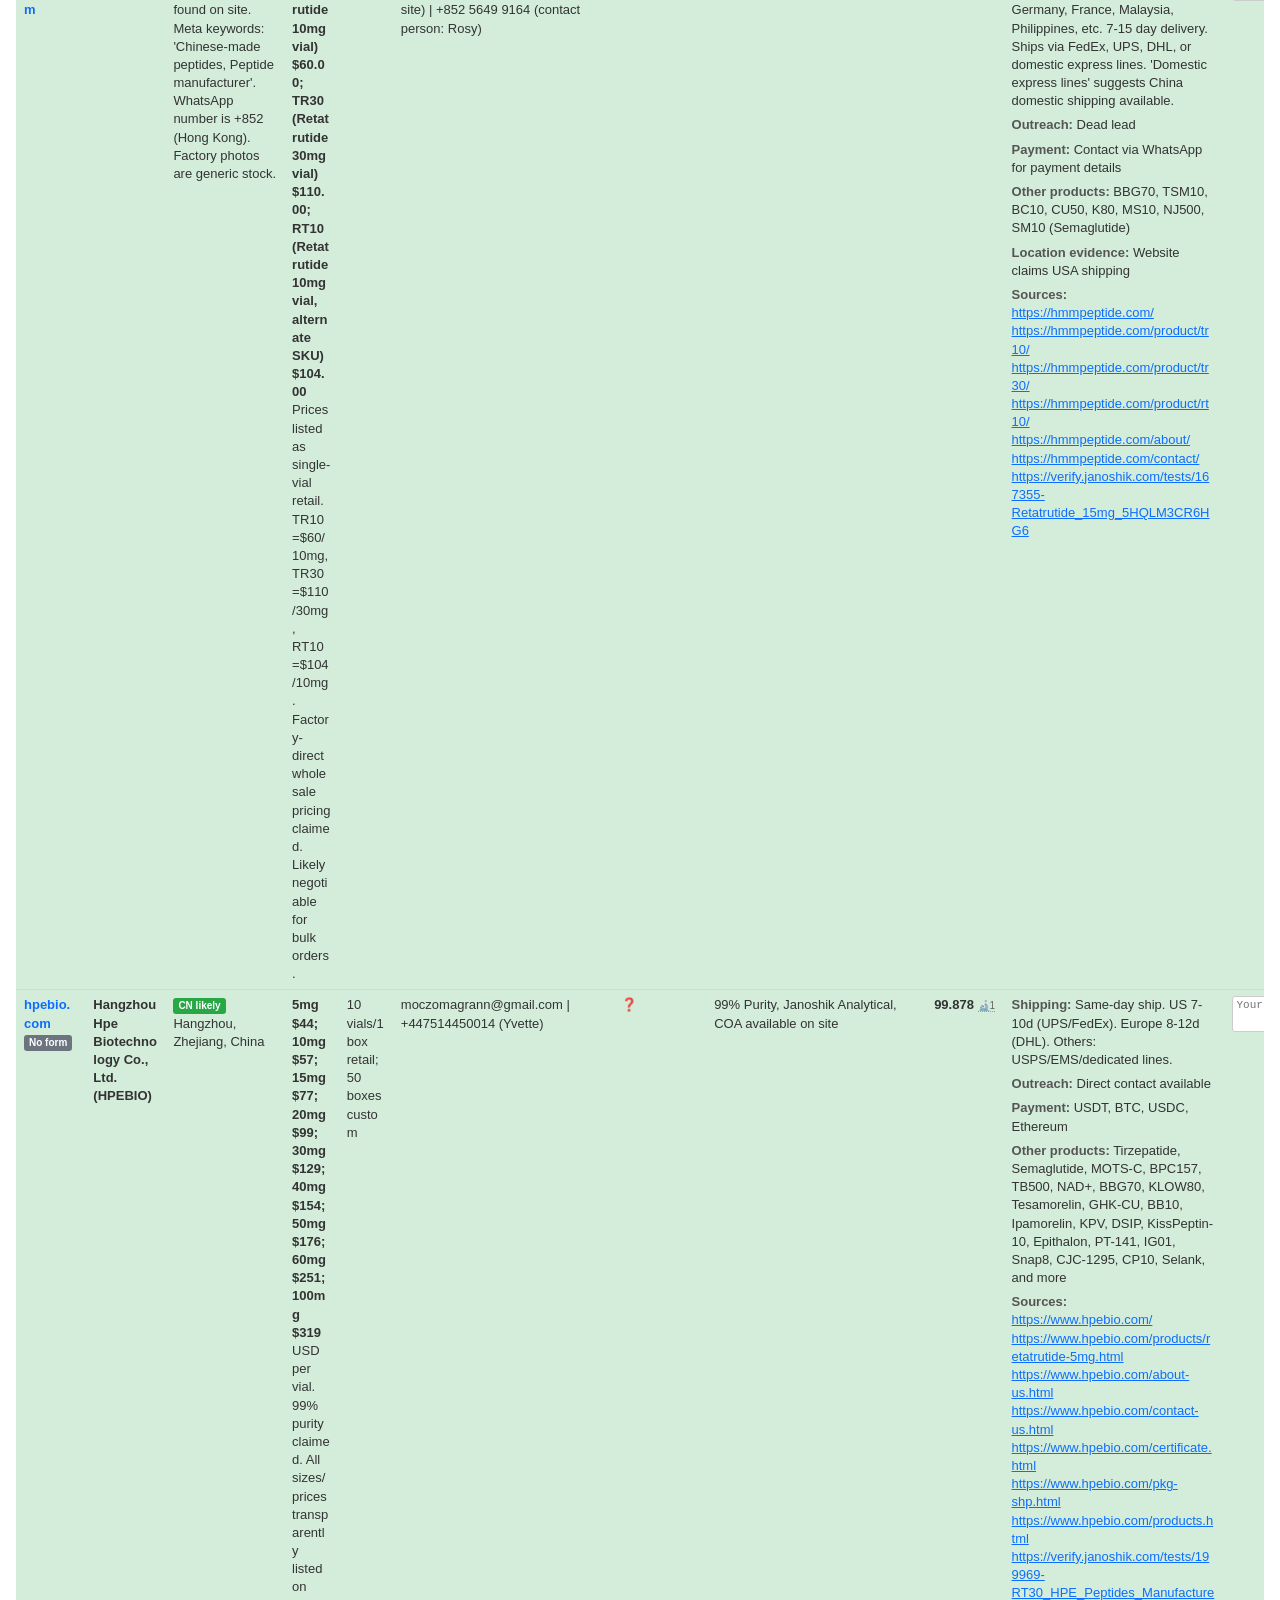
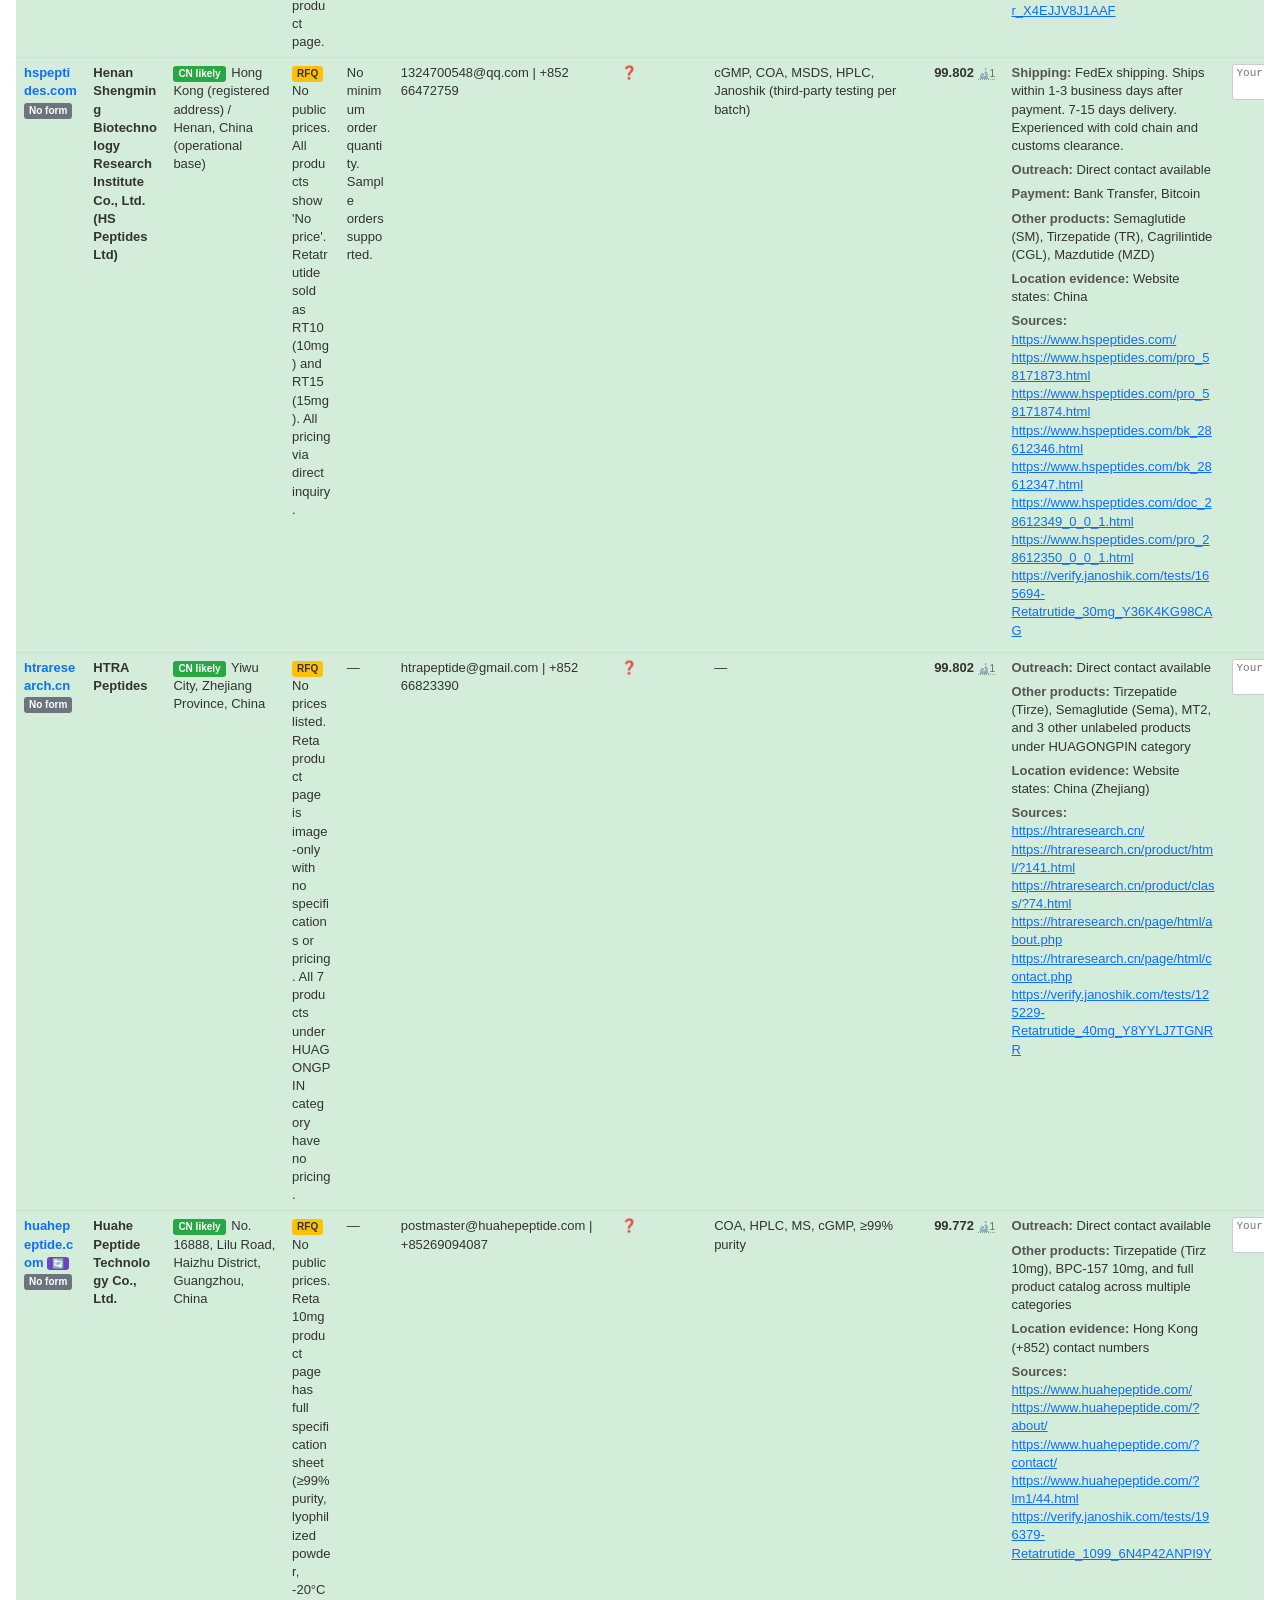
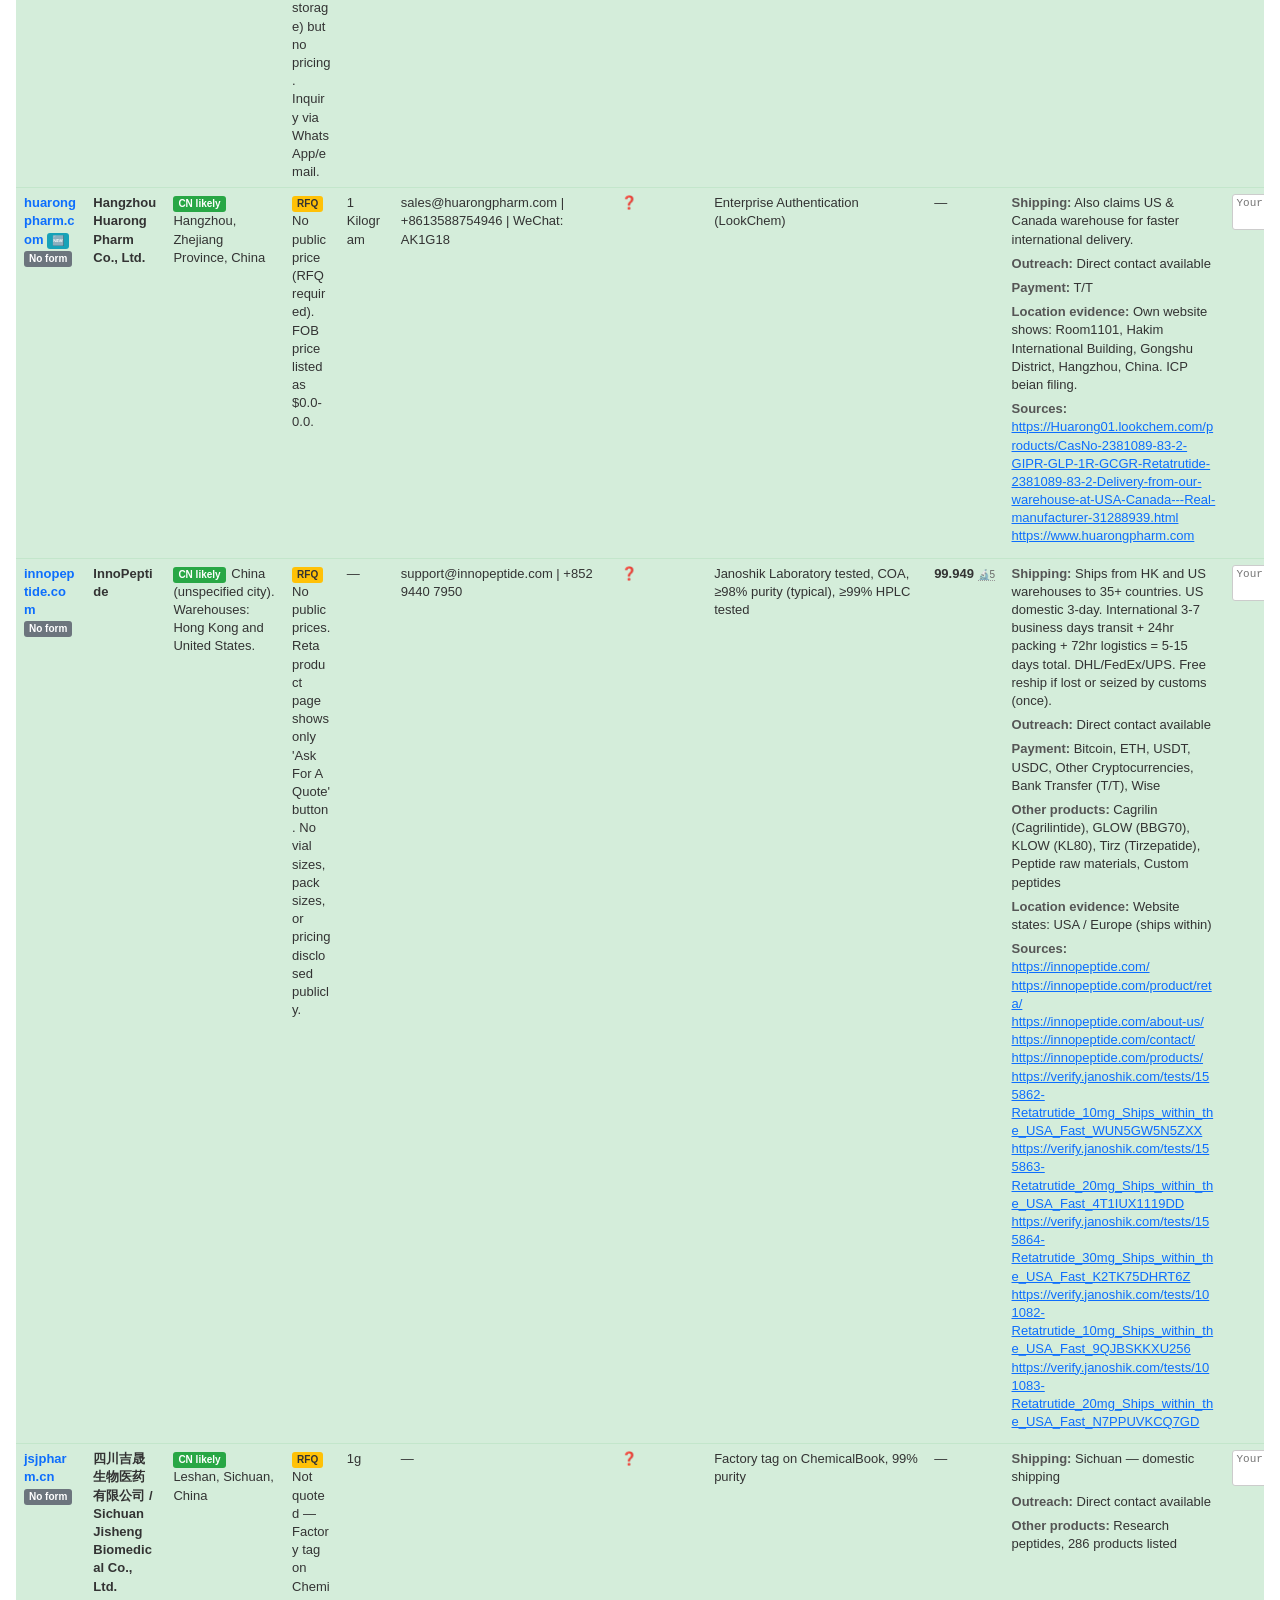
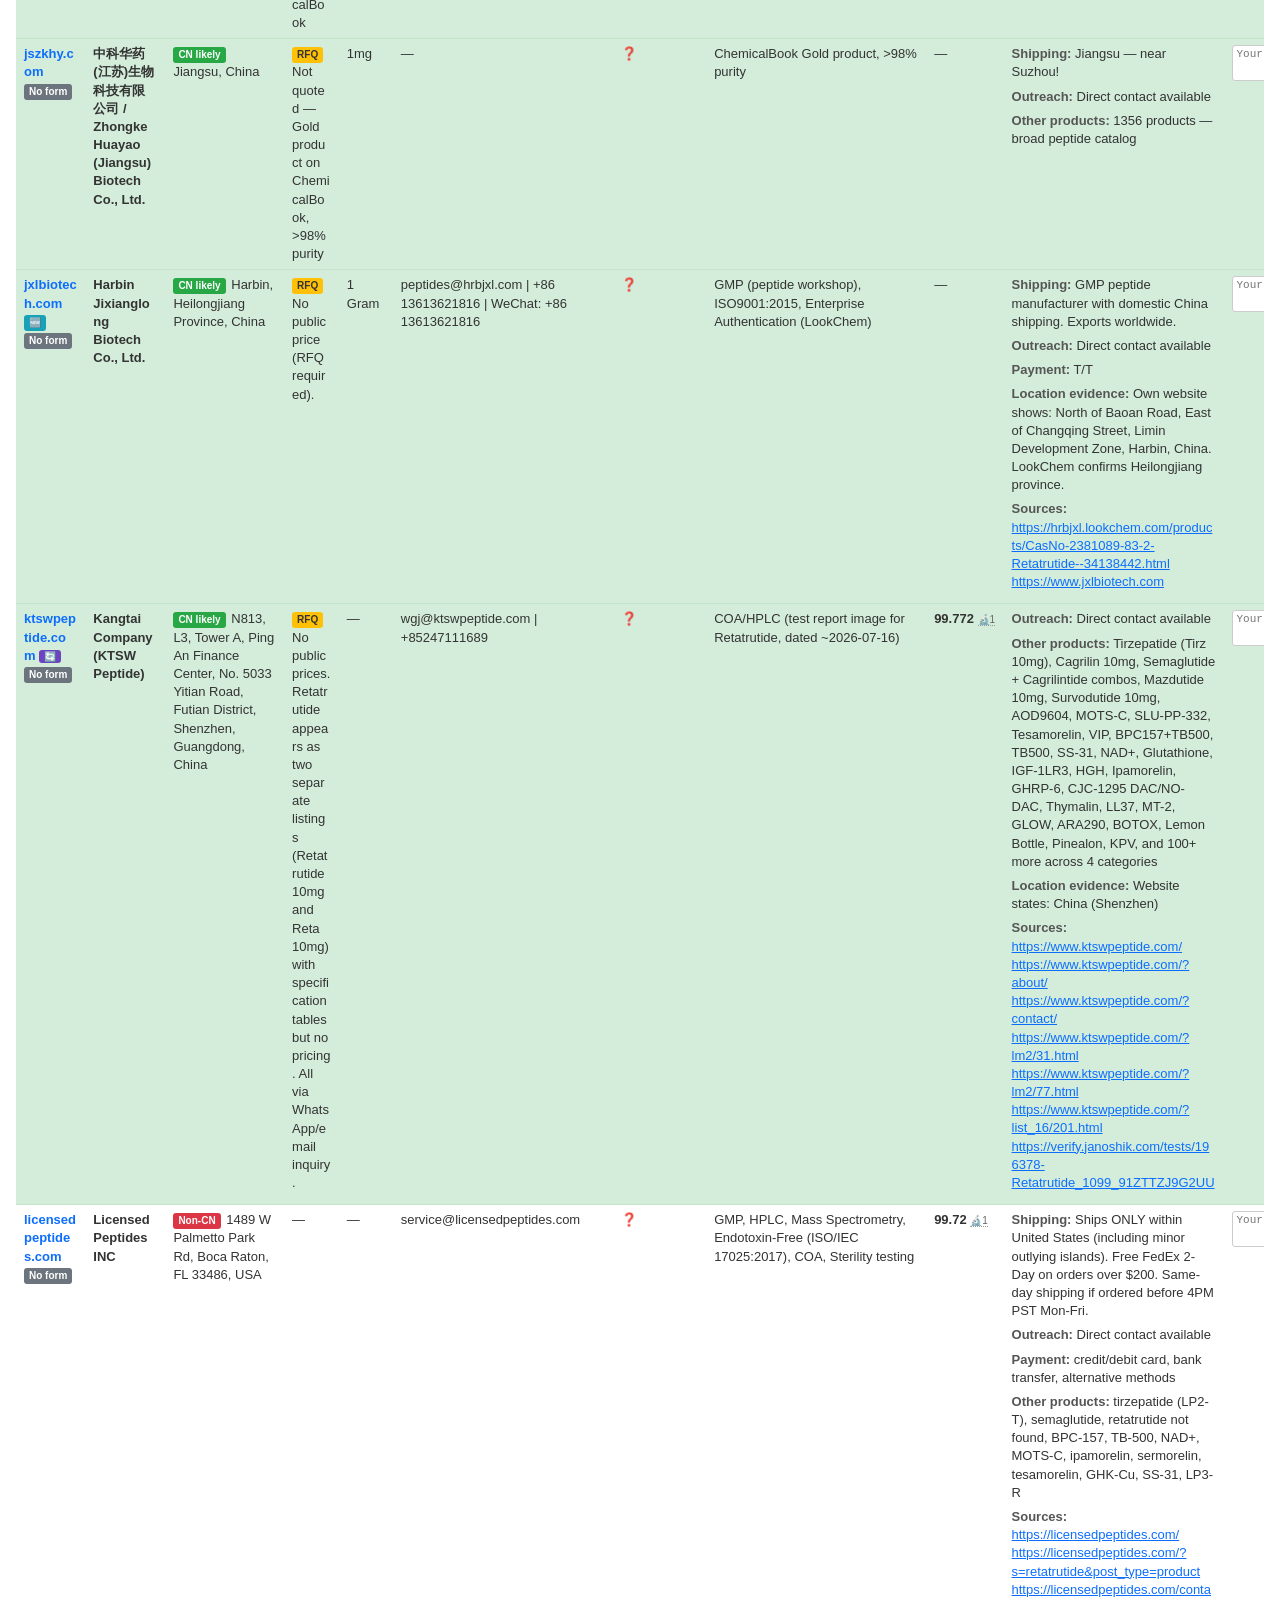
==== commit e58adc52: "Clean up UI: subtitle, stats, remove duplicate columns" ====
--- a/retatrutide-suppliers.html
+++ b/retatrutide-suppliers.html
@@ -69,7 +69,7 @@
 </head>
 <body>
 <h1>🧪 Retatrutide Supplier Database</h1>
-<p class="subtitle">Sources from Janoshik public test registry + live web research (22 Jul 2026). Buyer located in <b>China</b> — filter by "China-based" for domestic shipping.</p>
+<p class="subtitle">Curated database of Retatrutide suppliers from the Janoshik public test registry, B2B platforms (LookChem, ChemicalBook), and live web research. Filter by China-based for domestic shipping.</p>
 
 <div class="stats-bar" id="stats-bar"></div>
 
@@ -79,17 +79,16 @@
   <label><input type="checkbox" id="shipChinaOnly"> Ships to China only</label>
   <select id="statusFilter">
     <option value="">All statuses</option>
-    <option value="new">🆕 New</option>
-    <option value="contacted">📩 Contacted</option>
-    <option value="replied">💬 Replied</option>
-    <option value="ordered">📦 Ordered</option>
+    <option value="contacted">📩 Responded</option>
+    <option value="replied">💬 In conversation</option>
+    <option value="ordered">📦 Shipped</option>
     <option value="dead">⛔ Dead</option>
   </select>
+  <button onclick="downloadDatabase()">⬇️ Download HTML</button>
   <button onclick="saveExport()">📥 Export Notes</button>
-  <button onclick="downloadDatabase()">⬇️ Download this HTML</button>
   <input type="file" id="importFile" accept=".json" style="display:none" onchange="importNotes(event)">
   <button onclick="document.getElementById('importFile').click()">📤 Import Notes</button>
-  <button onclick="resetNotes()">🗑️ Reset Notes</button>
+  <button onclick="resetNotes()">🗑️ Reset</button>
   <span id="rowCount" style="font-size:12px;color:#666;"></span>
 </div>
 
@@ -104,18 +103,14 @@
 <th data-col="moq">MOQ</th>
 <th data-col="contact">Contact</th>
 <th data-col="ships">Ships to CN</th>
-<th data-col="noChinaShip">No CN ship</th>
 <th data-col="certs">Certs</th>
 <th data-col="purity">Janoshik</th>
-<th data-col="status">Status</th>
 <th data-col="details">Details</th>
 <th data-col="notes">Notes</th>
 </tr>
 </thead>
 <tbody id="tbody"></tbody>
 </table>
-</div>
-
 <div class="ex-import">
   <span id="lastSaved" style="font-size:11px;color:#999;"></span>
 </div>
@@ -2085,8 +2080,6 @@
   },
 ];
 
-const STATUSES = ['new','contacted','replied','ordered','dead'];
-const STATUS_LABELS = {new:'🆕 New',contacted:'📩 Contacted',replied:'💬 Replied',ordered:'📦 Ordered',dead:'⛔ Dead'};
 
 let notesData = {};  // {domain: {status, notes, updated}}
 
@@ -2123,18 +2116,15 @@
 
   document.getElementById('rowCount').textContent = `${filtered.length} / ${SUPPLIERS.length} suppliers`;
   tbody.innerHTML = '';
-
   // Update stats
   const totalCn = SUPPLIERS.filter(s => s.china_based).length;
-  const totalShip = SUPPLIERS.filter(s => s.ships_to_china).length;
   const withPrice = SUPPLIERS.filter(s => s.prices && s.prices !== '—' && s.prices !== 'RFQ' && s.prices !== '').length;
-  document.getElementById('stats-bar').innerHTML = `
-    <span class="stat">📋 ${SUPPLIERS.length} suppliers</span>
-    <span class="stat cn">🇨🇳 ${totalCn} China-based</span>
-    <span class="stat">🚢 ${totalShip} ship to China</span>
-    <span class="stat">💰 ${withPrice} has prices</span>
-  `;
-
+  const withTest = SUPPLIERS.filter(s => s.test_count > 0).length;
+  document.getElementById('stats-bar').innerHTML =
+    '<span class="stat">📋 ' + SUPPLIERS.length + ' suppliers</span>' +
+    '<span class="stat cn">🇨🇳 ' + totalCn + ' China-based</span>' +
+    '<span class="stat">🔬 ' + withTest + ' Janoshik-tested</span>' +
+    '<span class="stat">💰 ' + withPrice + ' has prices</span>';
   filtered.forEach(s => {
     const entry = notesData[s.domain] || {};
     const status = entry.status || (s.outreach_status === 'contacted' ? 'contacted' : 'new');
@@ -2236,10 +2226,8 @@
       <td>${s.moq ? escapeHtml(s.moq) : '—'}</td>
       <td class="notes-cell">${contactHtml}</td>
       <td>${shipHtml}</td>
-      <td><label title="Mark after you confirm this supplier does not ship to mainland China"><input type="checkbox" ${noChinaShipping ? 'checked' : ''} onchange="updateNoChinaShipping('${s.domain}', this.checked)"> No</label></td>
       <td class="notes-cell">${certHtml}</td>
       <td>${purityHtml}</td>
-      <td><select class="status" data-domain="${s.domain}" onchange="updateStatus('${s.domain}', this.value)">${STATUSES.map(st => `<option value="${st}"${status===st?' selected':''}>${STATUS_LABELS[st]}</option>`).join('')}</select></td>
       <td class="details-cell">${detailHtml}</td>
       <td><textarea data-domain="${s.domain}" onchange="updateNotes('${s.domain}', this.value)" placeholder="Your notes...">${escapeHtml(ntxt)}</textarea></td>
     `;
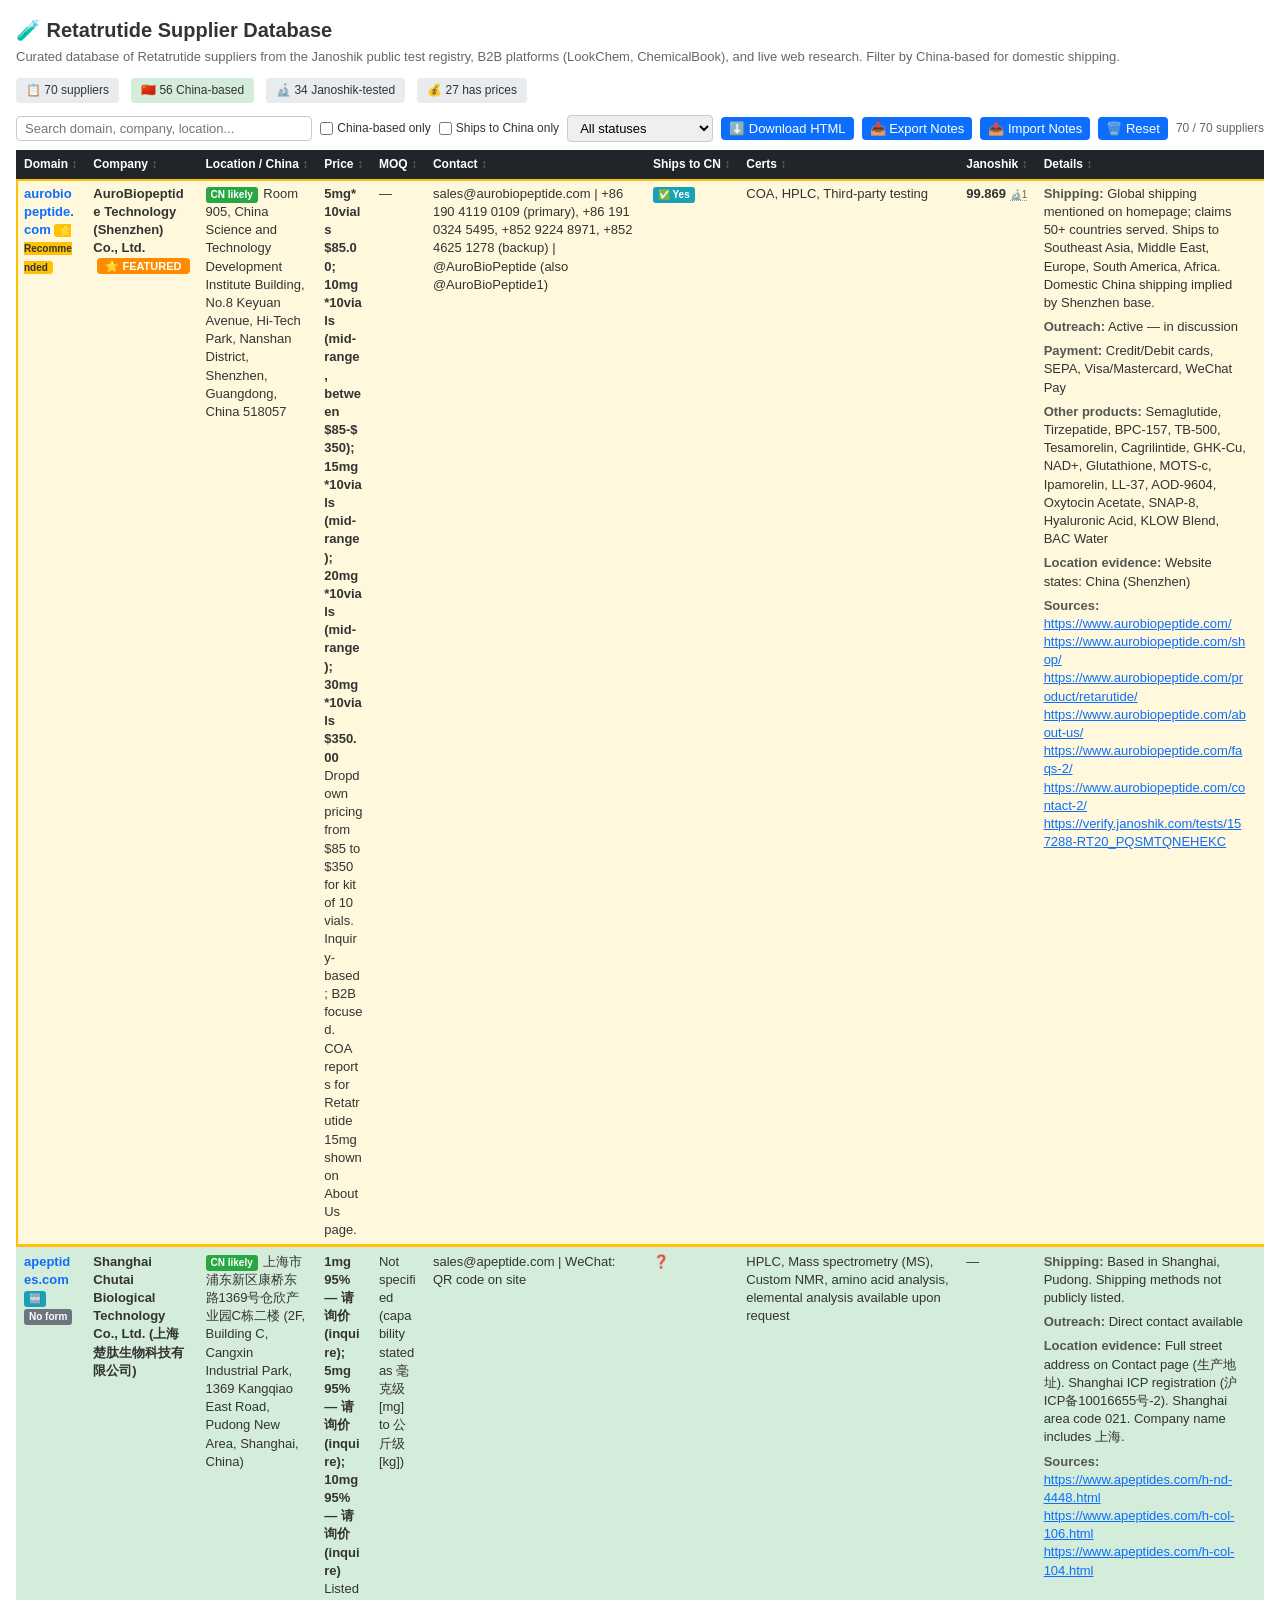
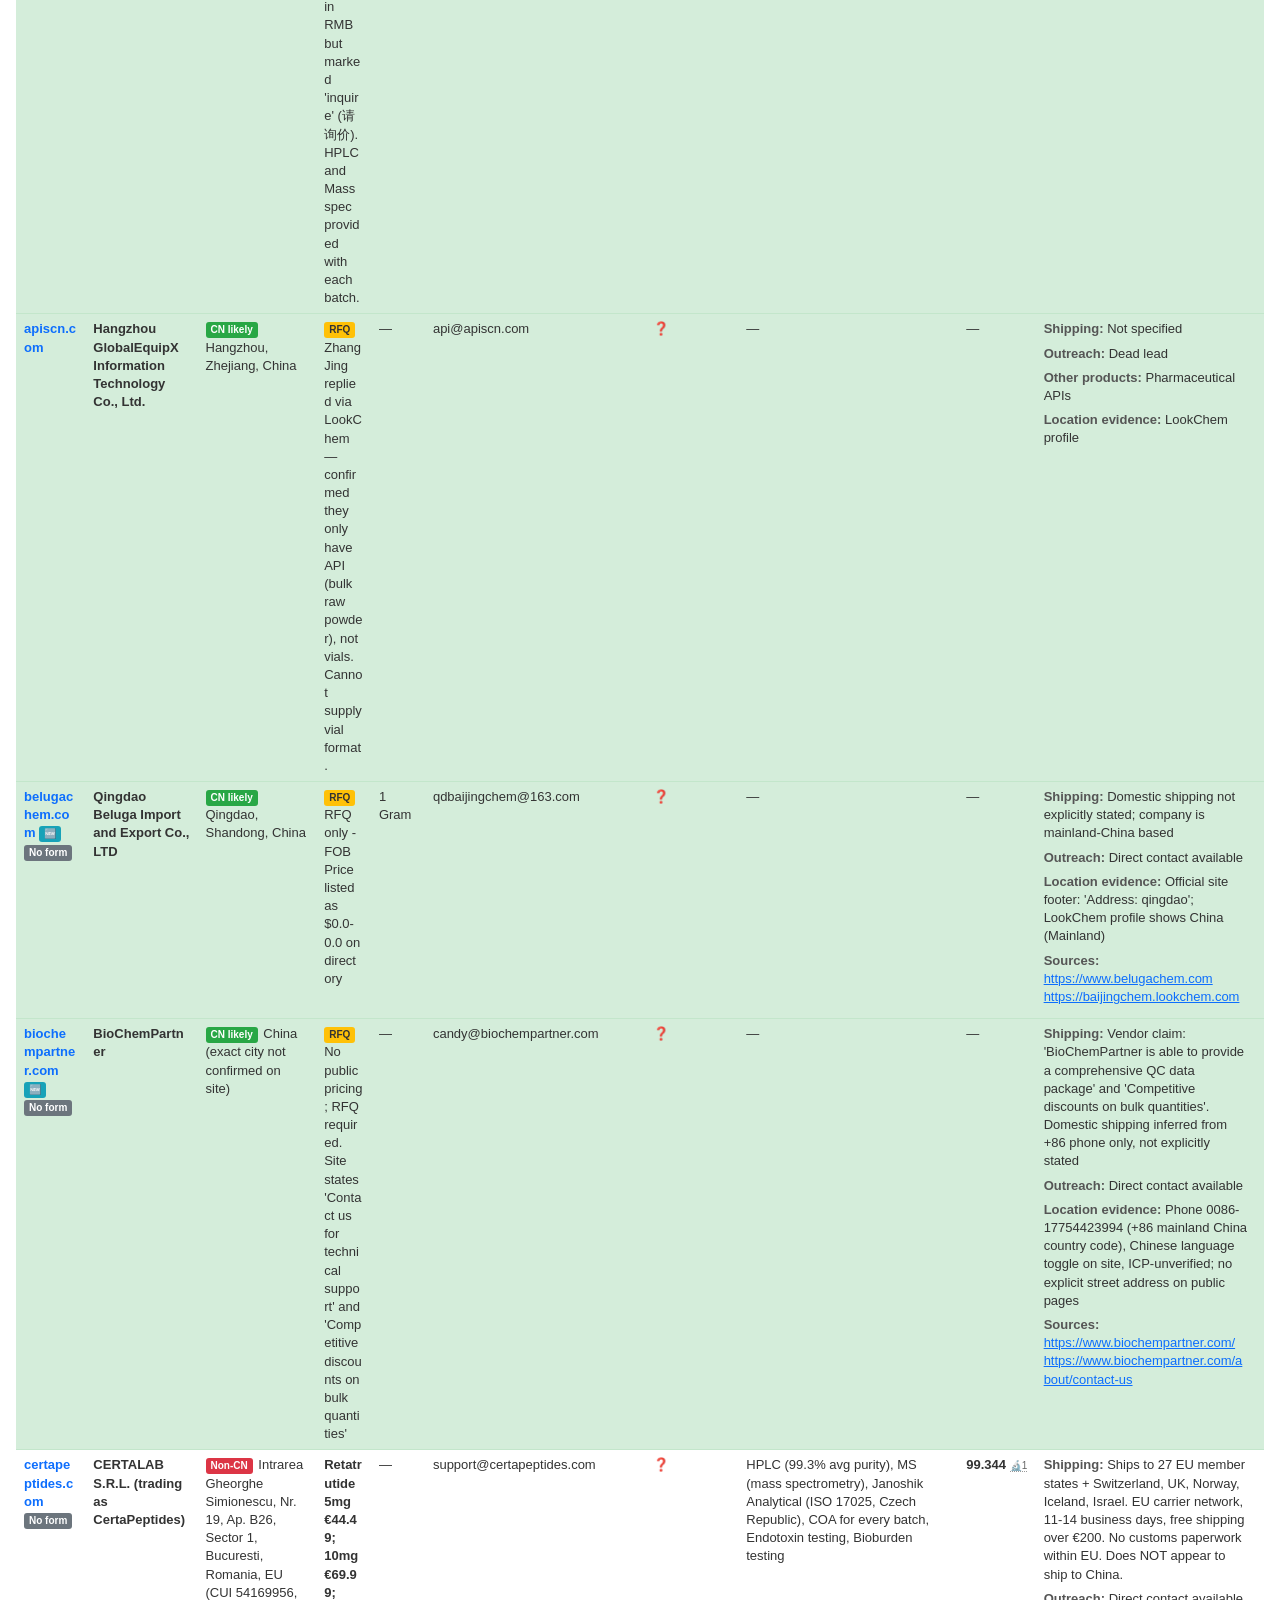
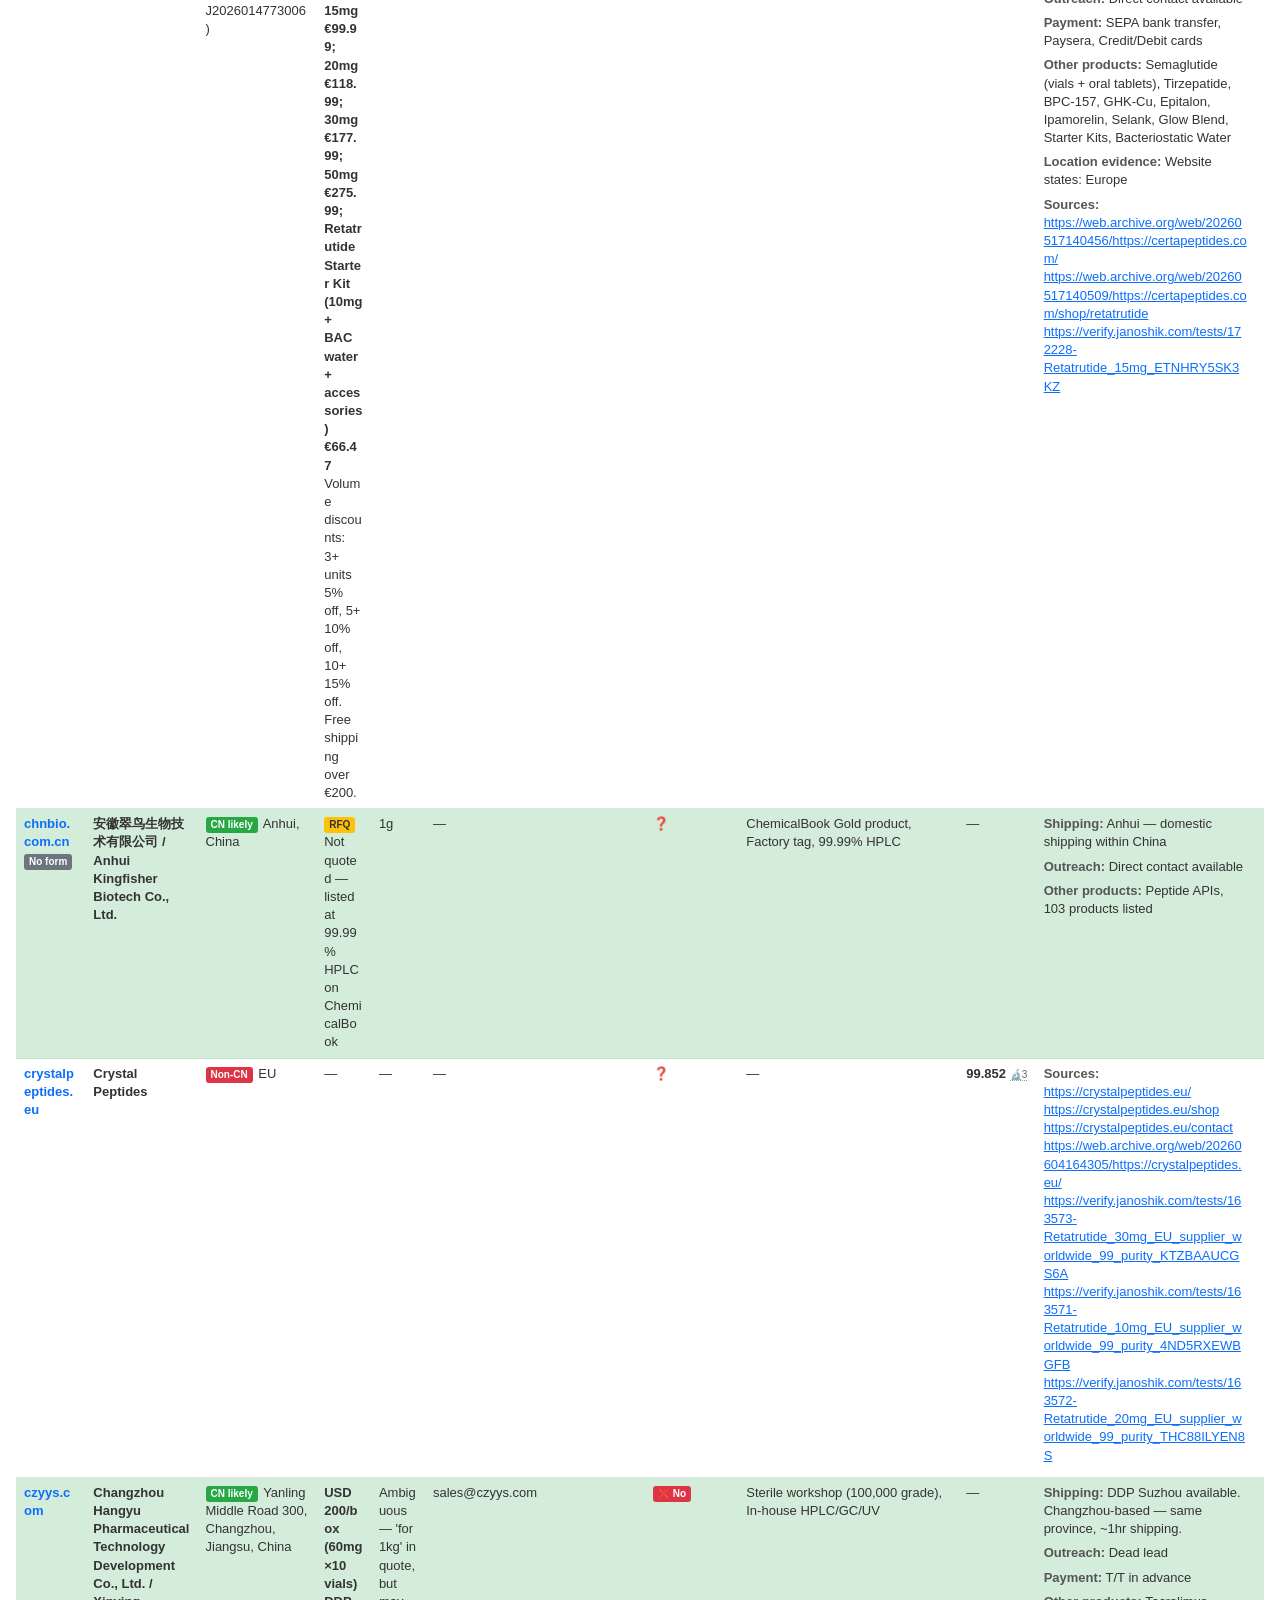
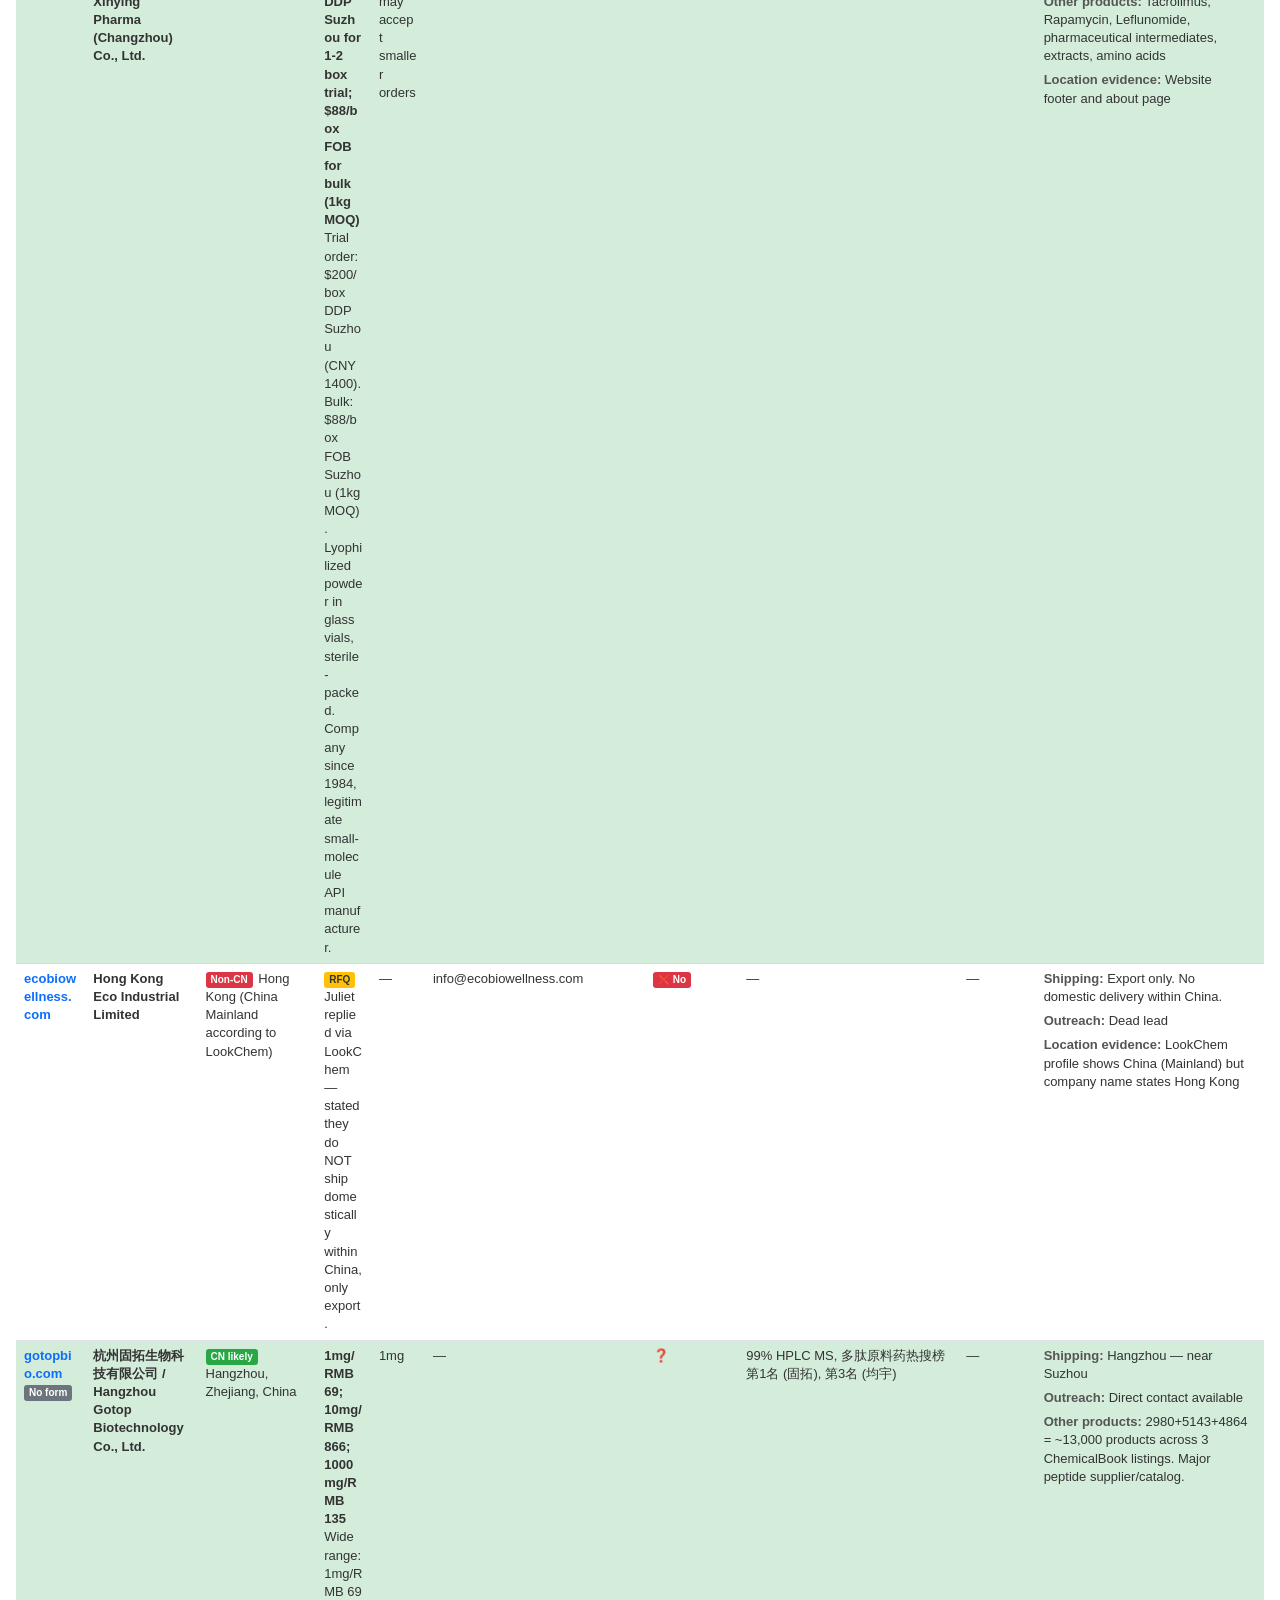
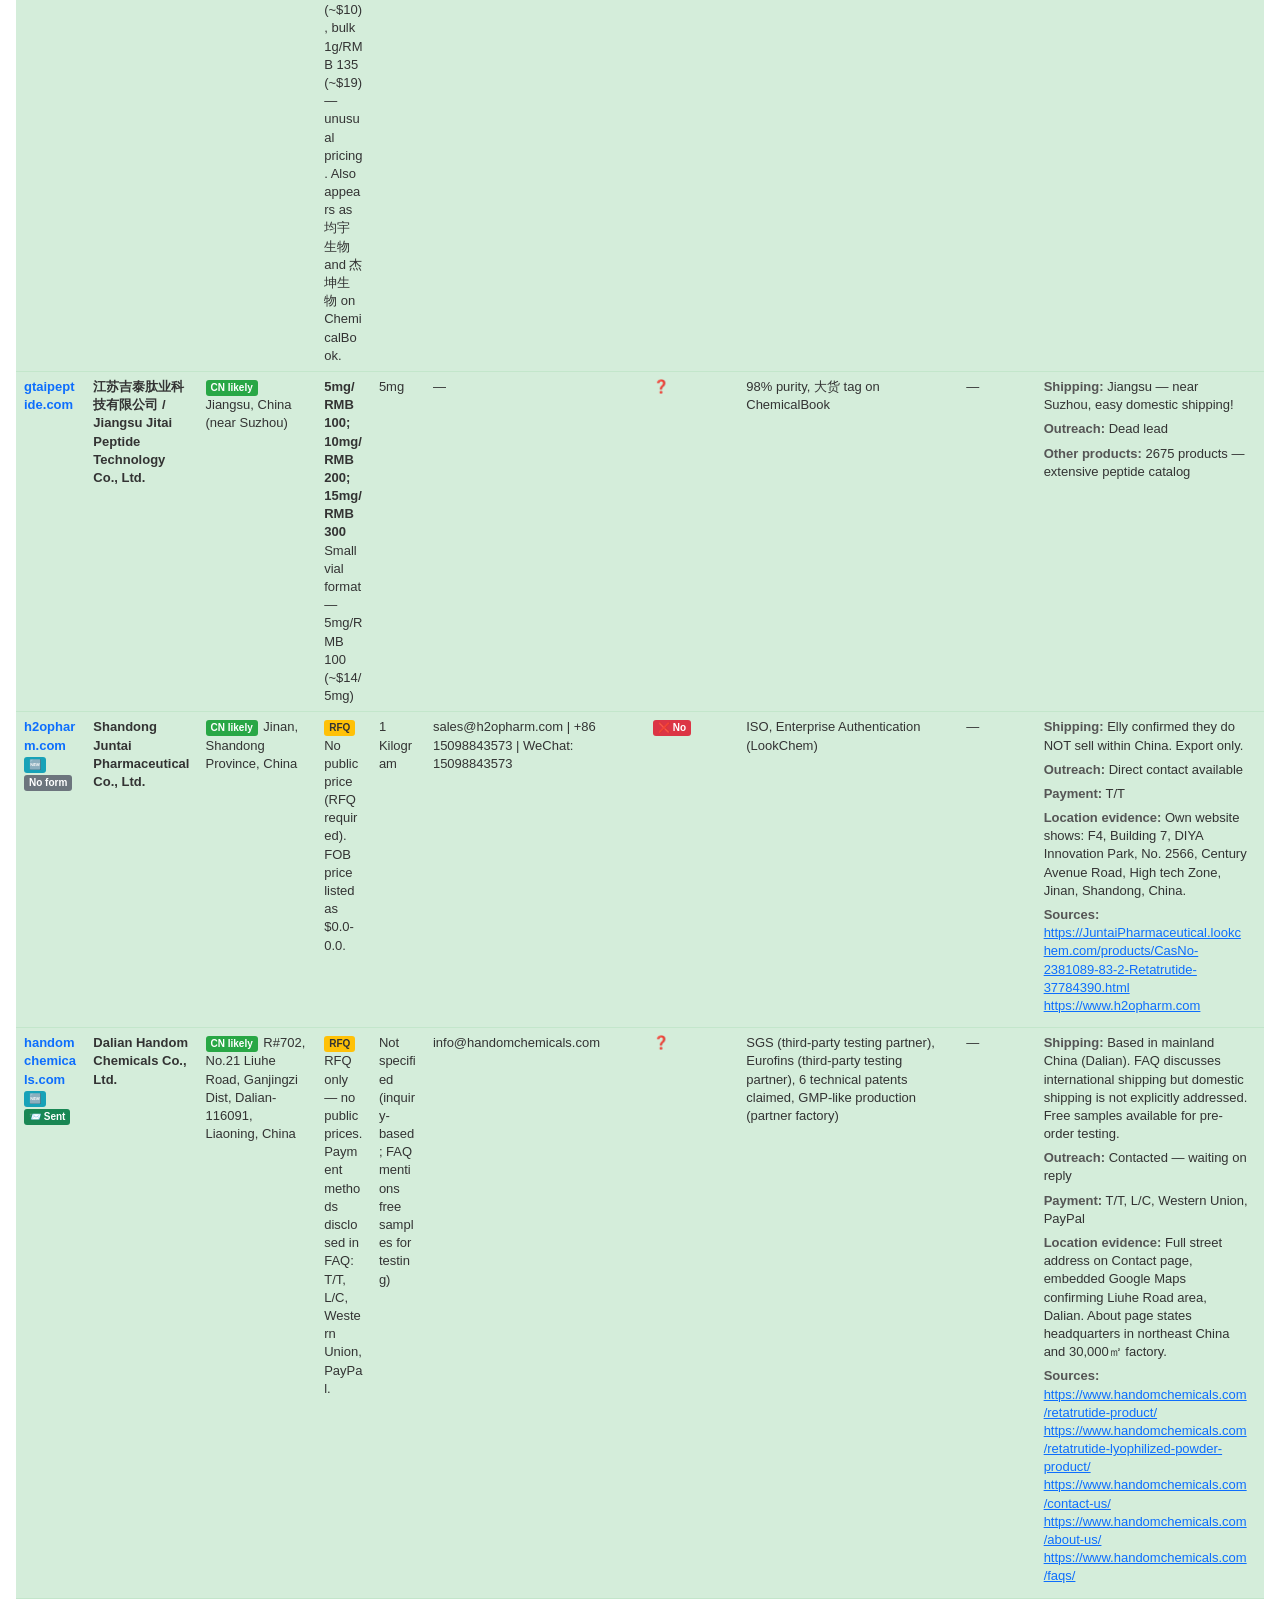
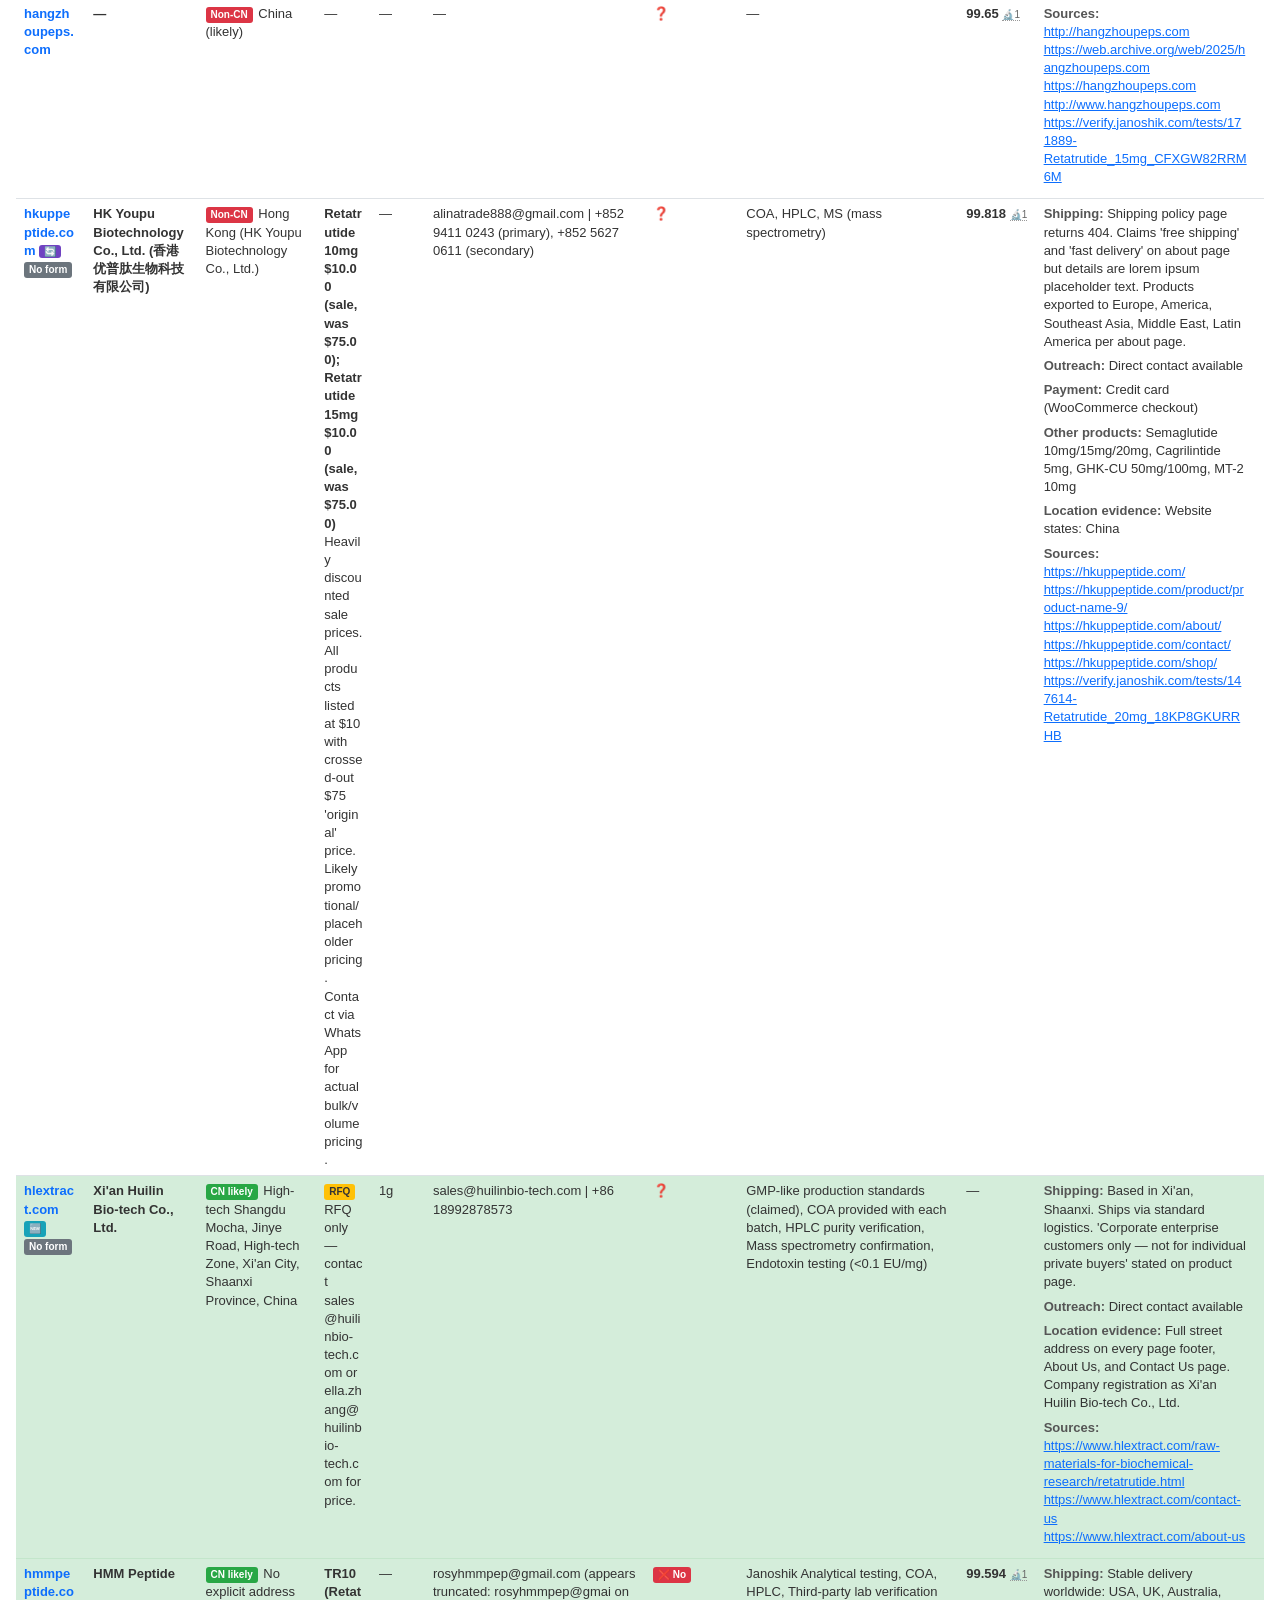
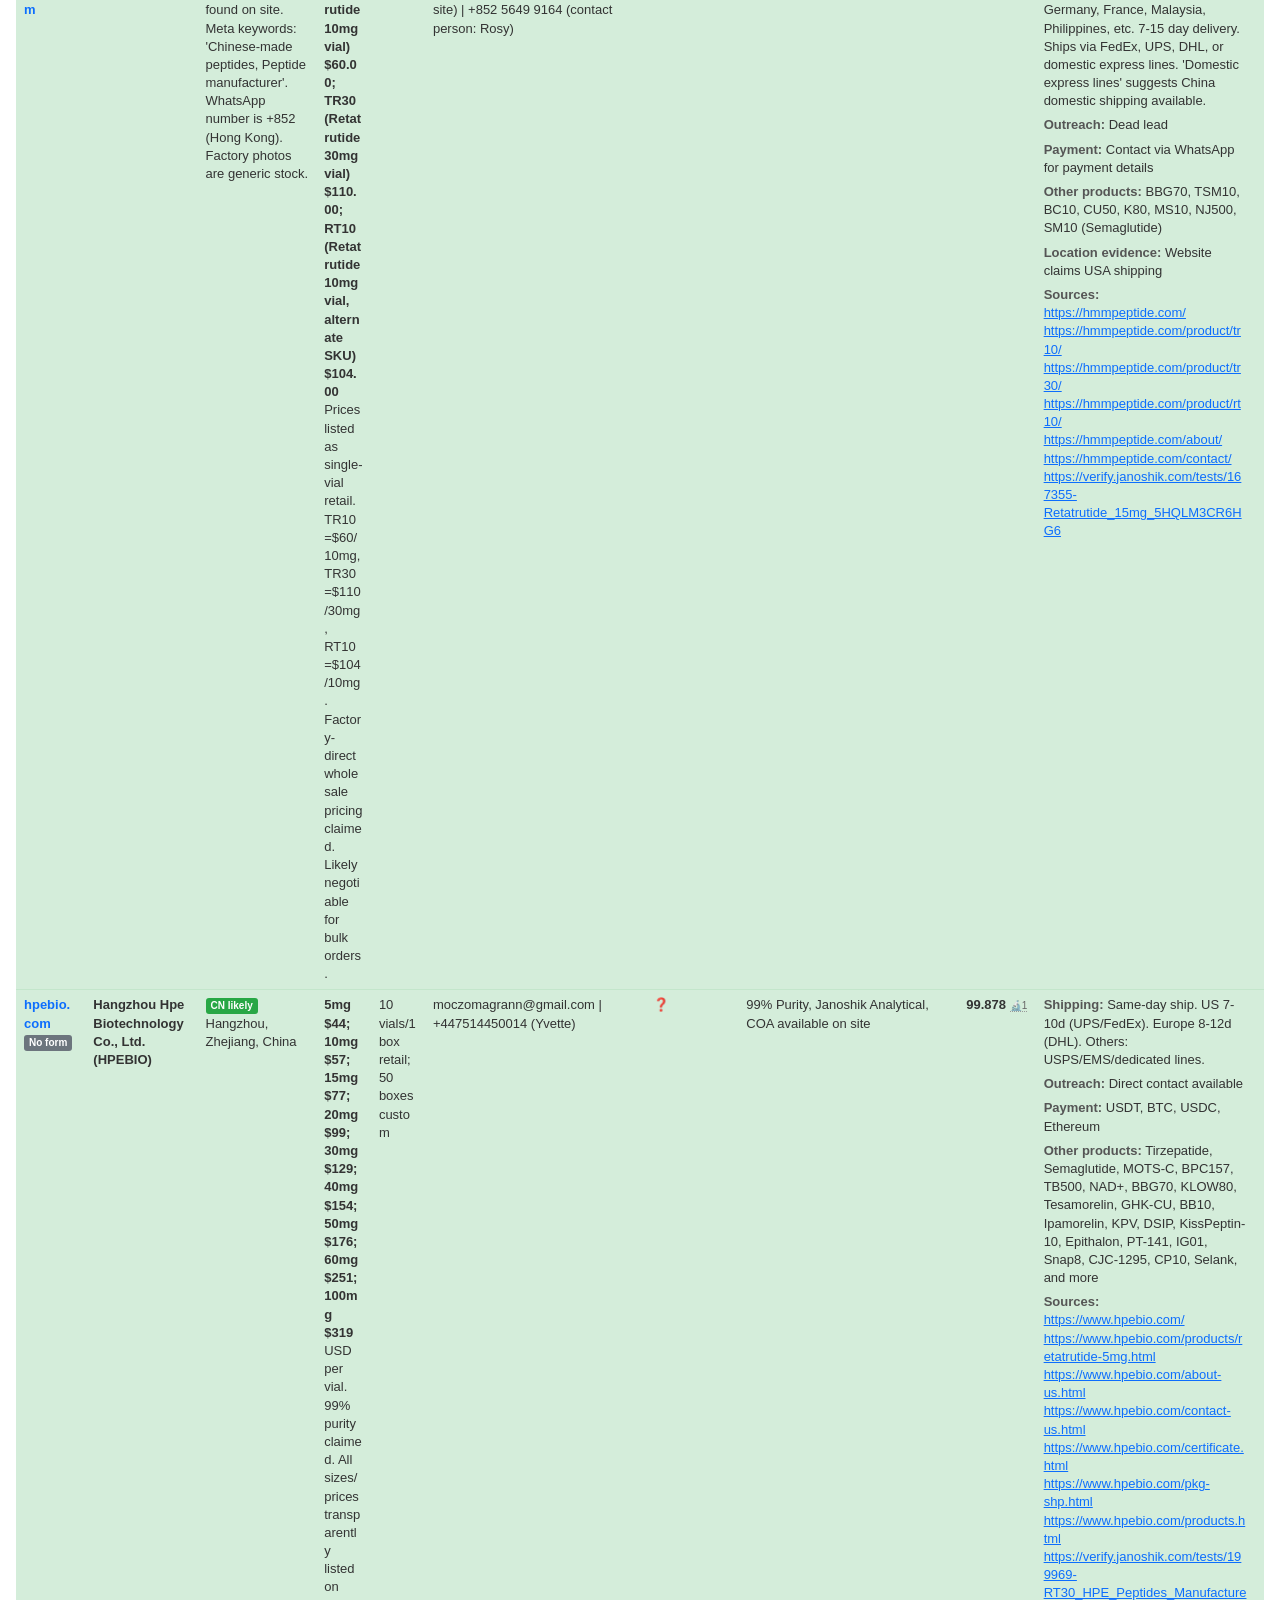
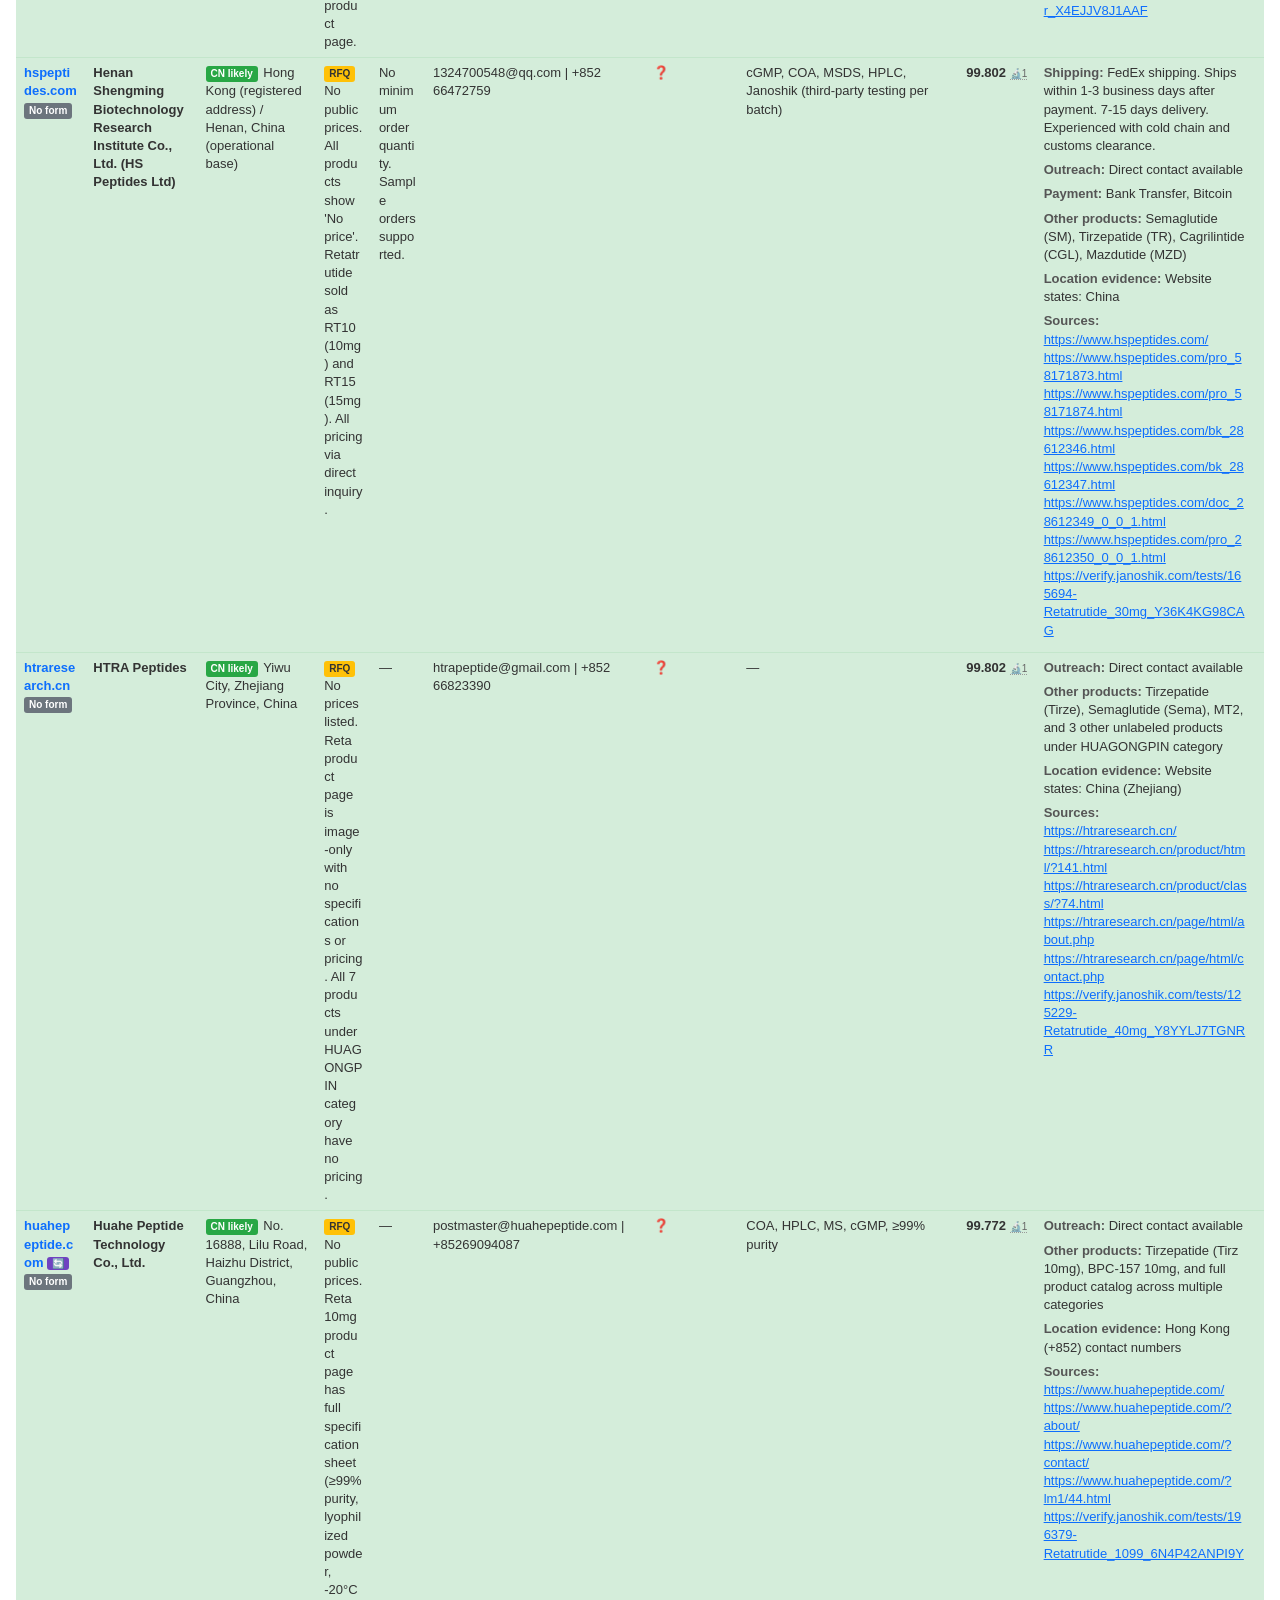
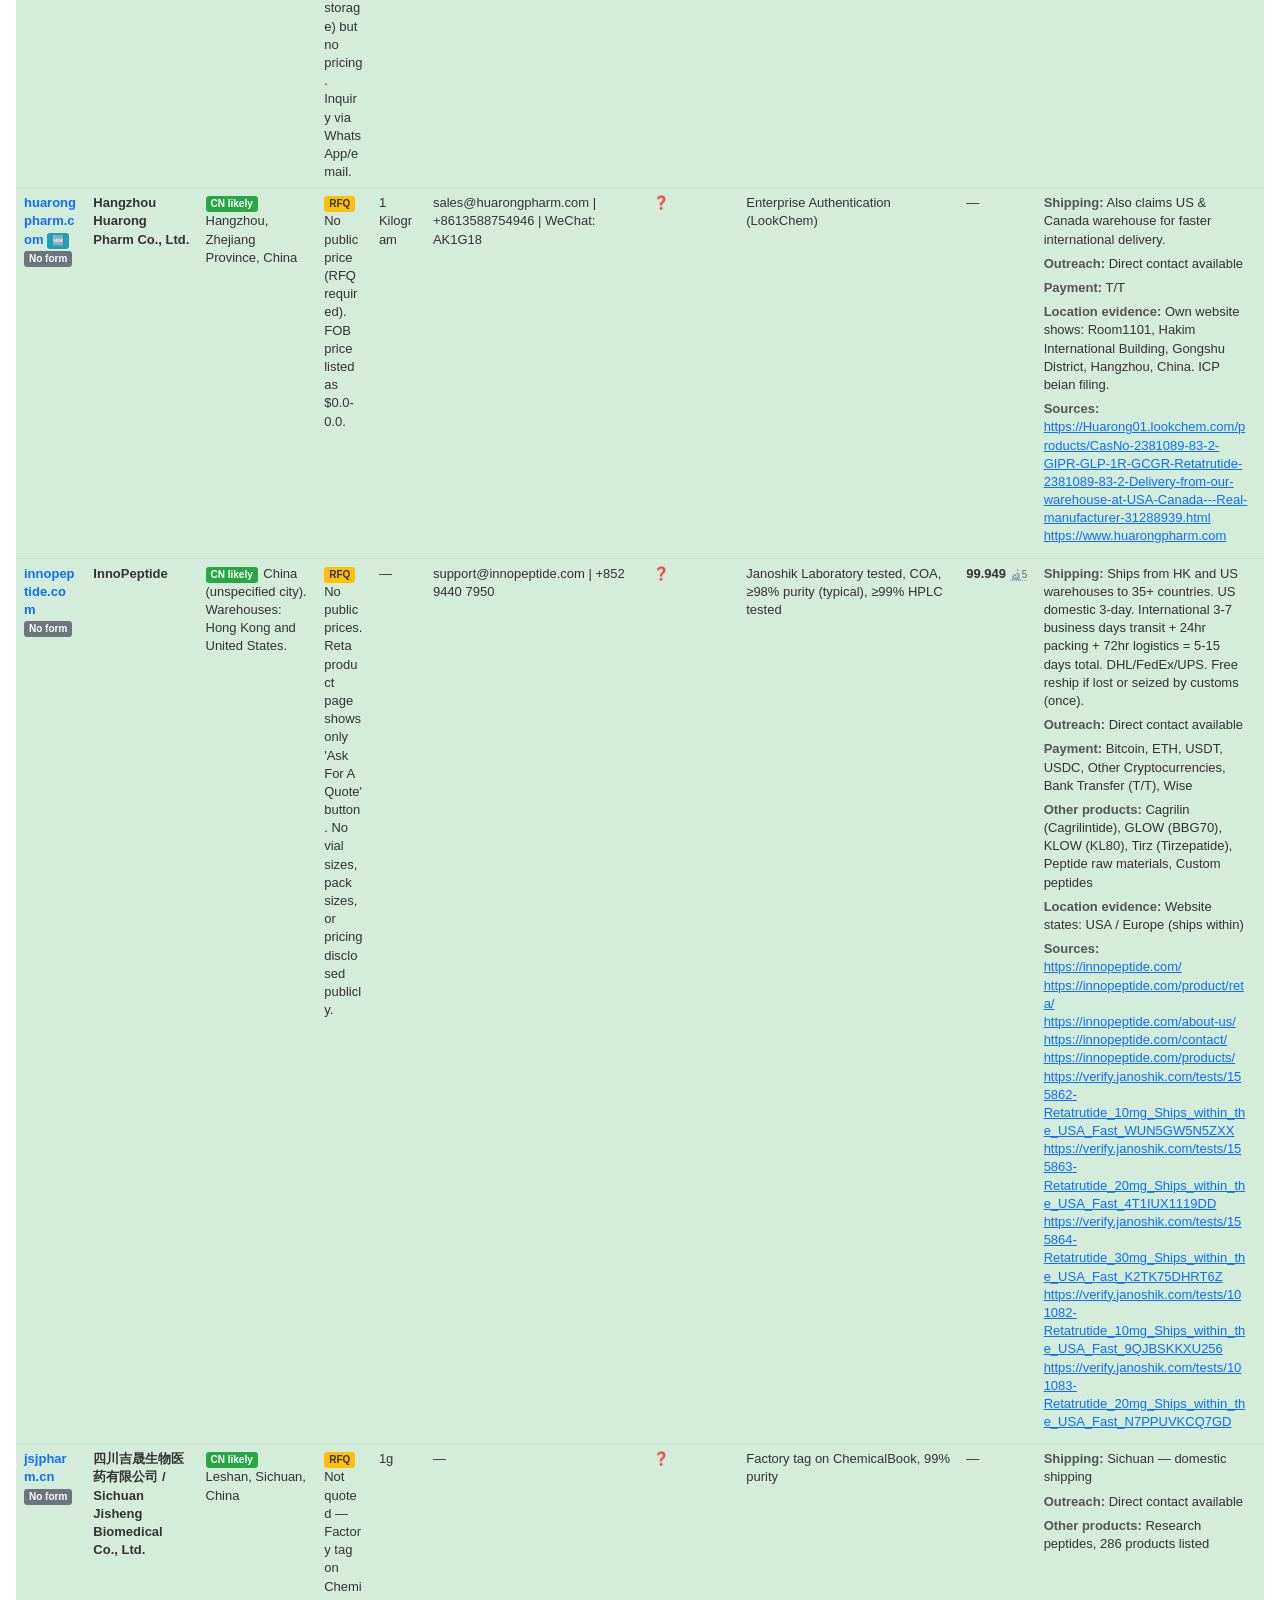
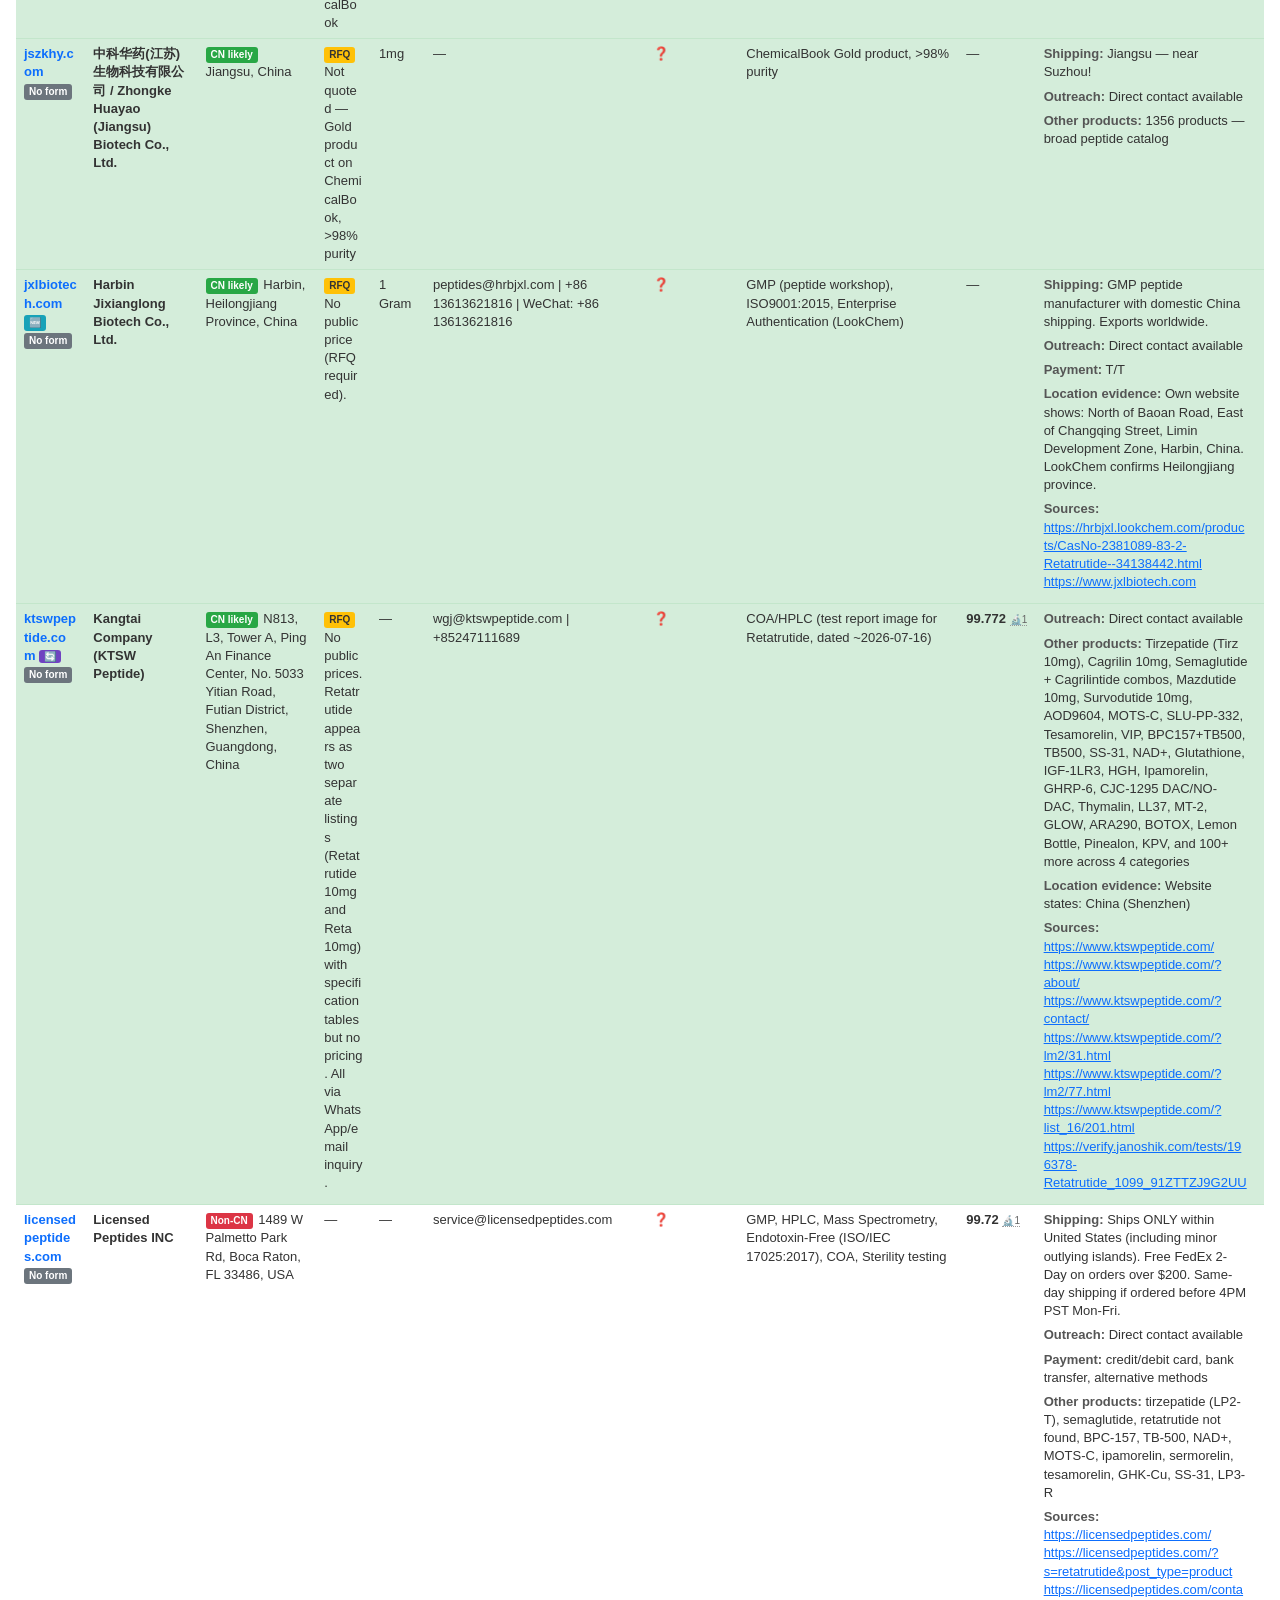
==== commit c4bb4784: "Fix ships_to_china data, highlight aurobiopeptide as featured supplier" ====
--- a/retatrutide-suppliers.html
+++ b/retatrutide-suppliers.html
@@ -57,6 +57,9 @@
 .badge-rfq { background: #ffc107; color: #333; }
 .badge-test { font-size: 10px; color: #666; cursor: help; border-bottom: 1px dotted #999; }
 .badge-recommended { background: #ffc107; color: #333; font-size: 10px; padding: 1px 5px; border-radius: 3px; font-weight: 700; margin-right: 2px; }
+.featured-row { background: #fff8dc !important; outline: 2px solid #ffc107; outline-offset: -2px; }
+.featured-row td { border-bottom-color: #ffc107; }
+.featured-badge { background: #ff8c00; color: #fff; font-size: 11px; padding: 2px 8px; border-radius: 4px; font-weight: 700; margin-left: 4px; vertical-align: middle; white-space: nowrap; }
 .batch-badge { background: #6f42c1; color: #fff; font-size: 10px; padding: 1px 5px; border-radius: 3px; cursor: help; }
 .domain-link { font-weight: 600; color: #0d6efd; text-decoration: none; }
 .domain-link:hover { text-decoration: underline; }
@@ -2216,11 +2219,12 @@
       purityHtml = `<span class="badge-test" title="${s.test_count} tests on Janoshik">🔬${s.test_count} tests</span>`;
     }
 
+    const isFeatured = s.domain === 'aurobiopeptide.com';
     const tr = document.createElement('tr');
-    tr.className = noChinaShipping ? 'no-cn-ship' : cnClass;
+    tr.className = isFeatured ? 'featured-row' : (noChinaShipping ? 'no-cn-ship' : cnClass);
     tr.innerHTML = `
       <td>${domainHtml}</td>
-      <td><b>${s.company ? escapeHtml(s.company) : '—'}</b></td>
+      <td><b>${s.company ? escapeHtml(s.company) : '—'}</b>${isFeatured ? ' <span class="featured-badge">⭐ FEATURED</span>' : ''}</td>
       <td>${locHtml}</td>
       <td>${priceHtml}</td>
       <td>${s.moq ? escapeHtml(s.moq) : '—'}</td>
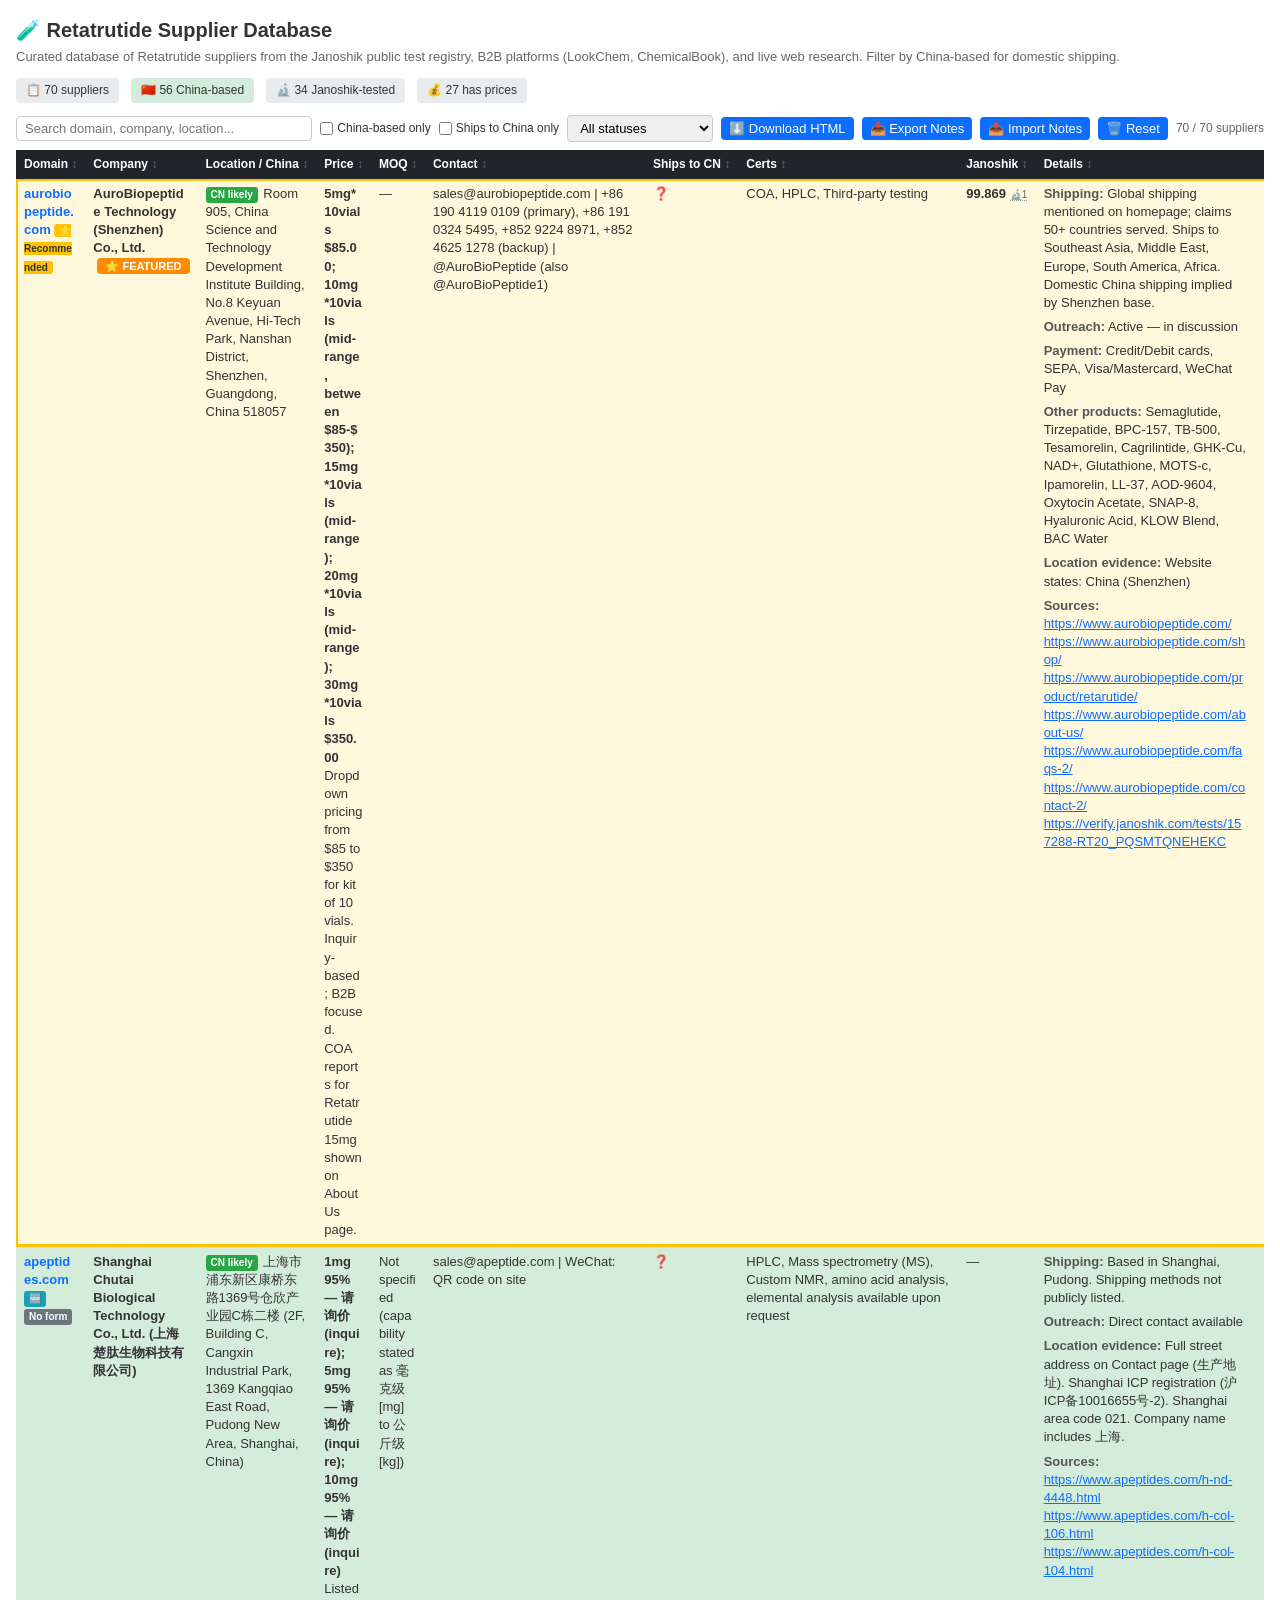
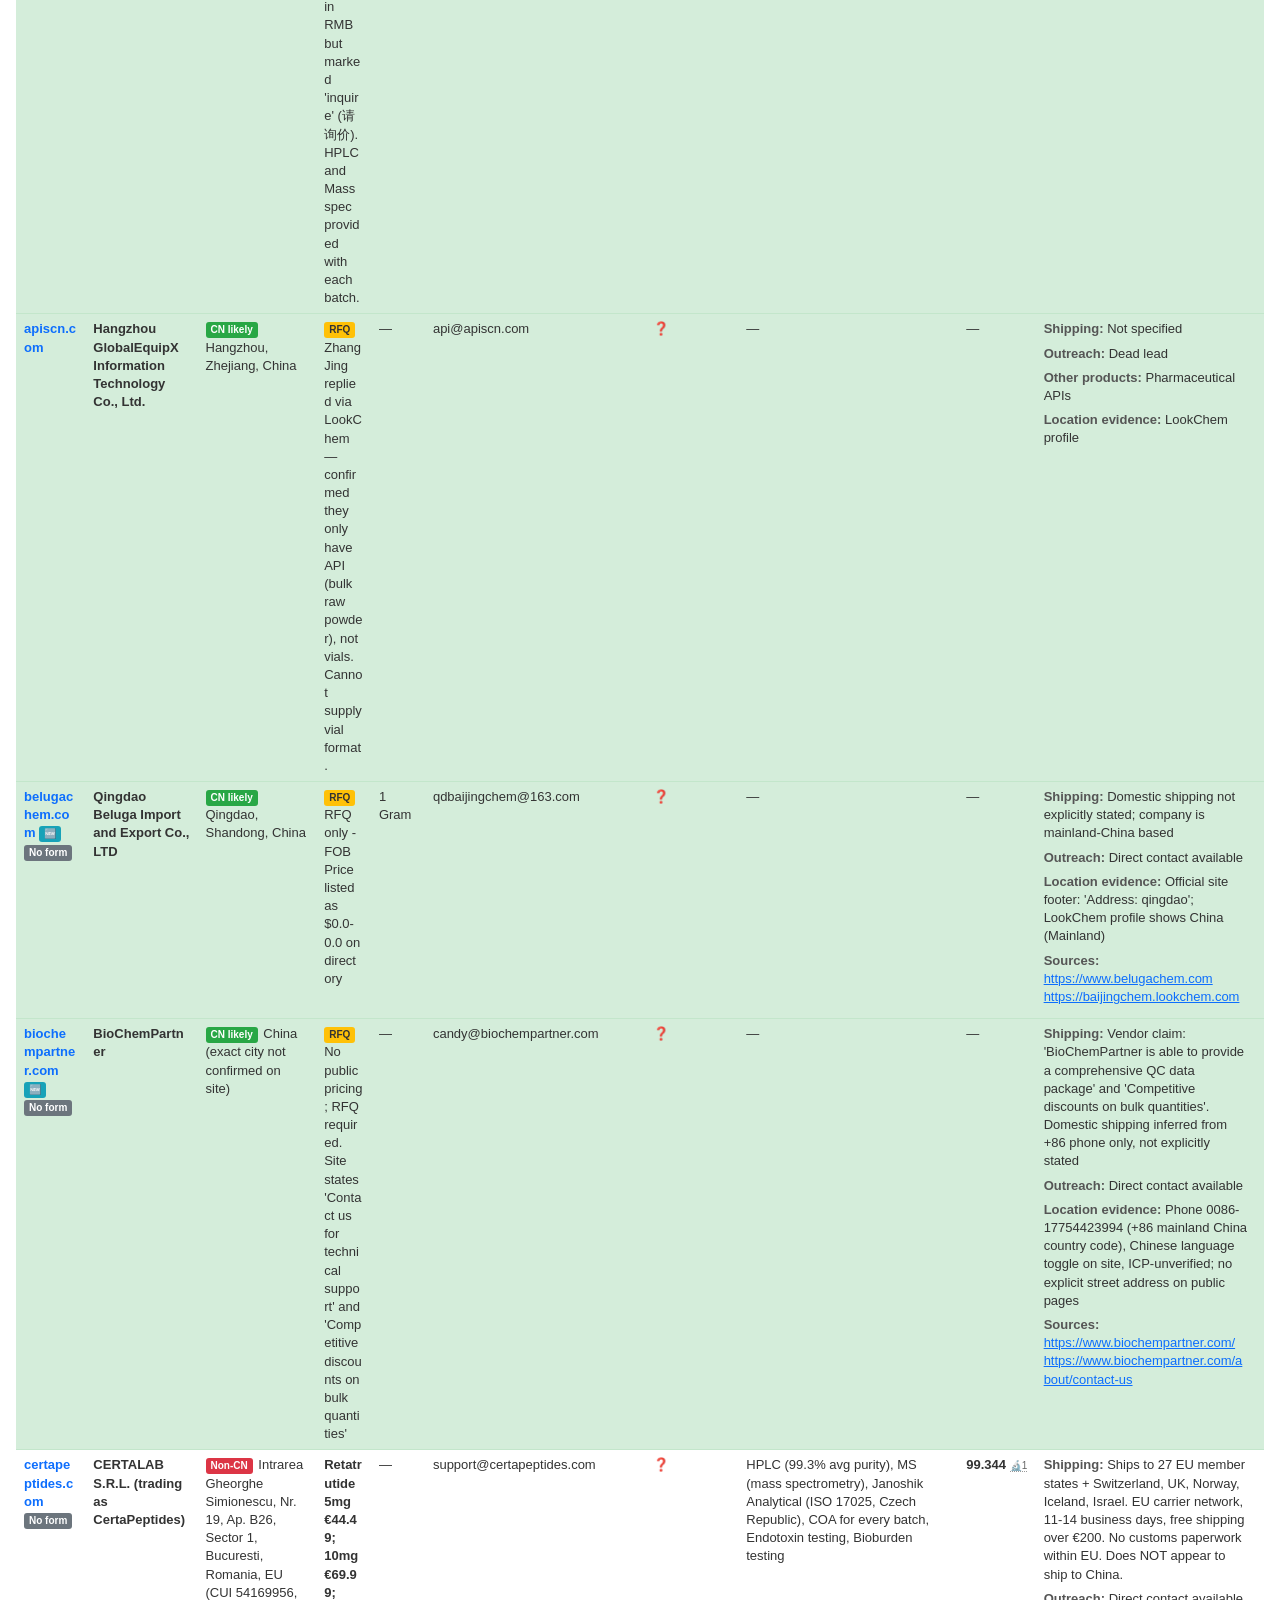
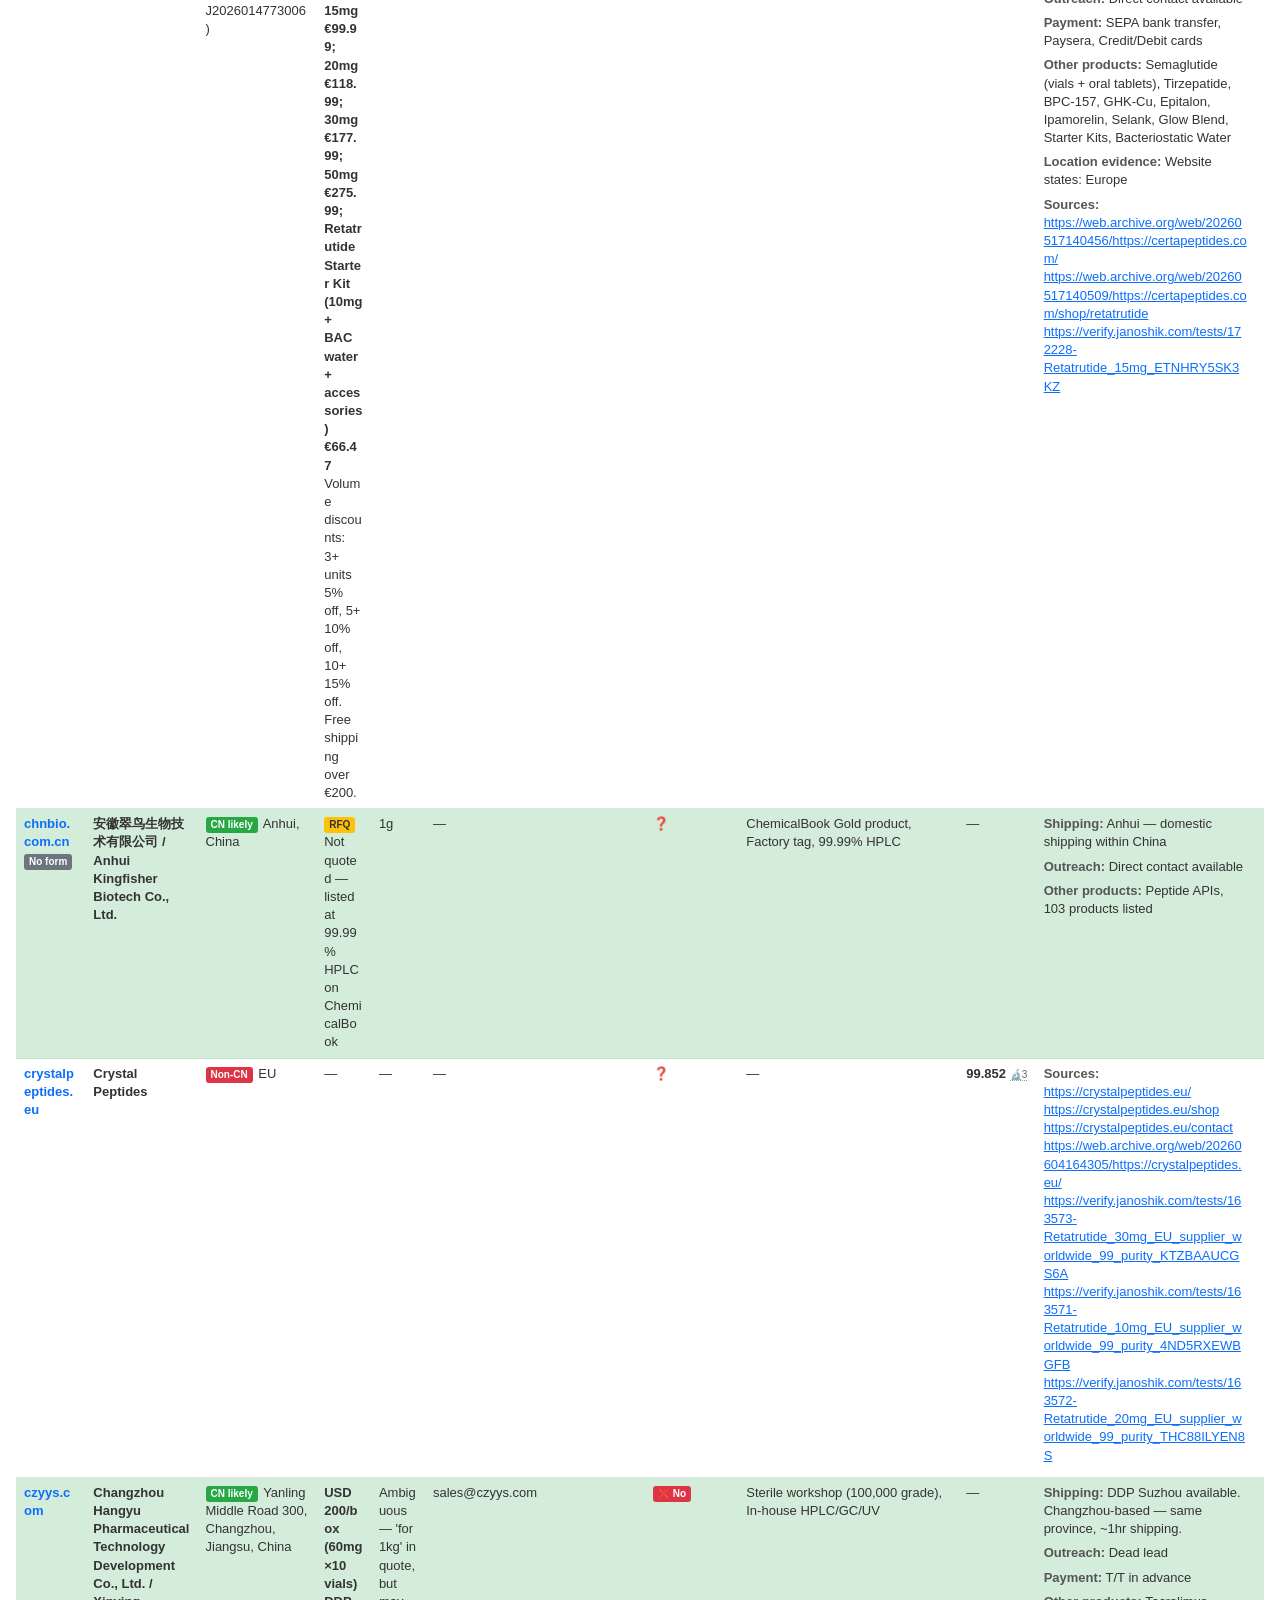
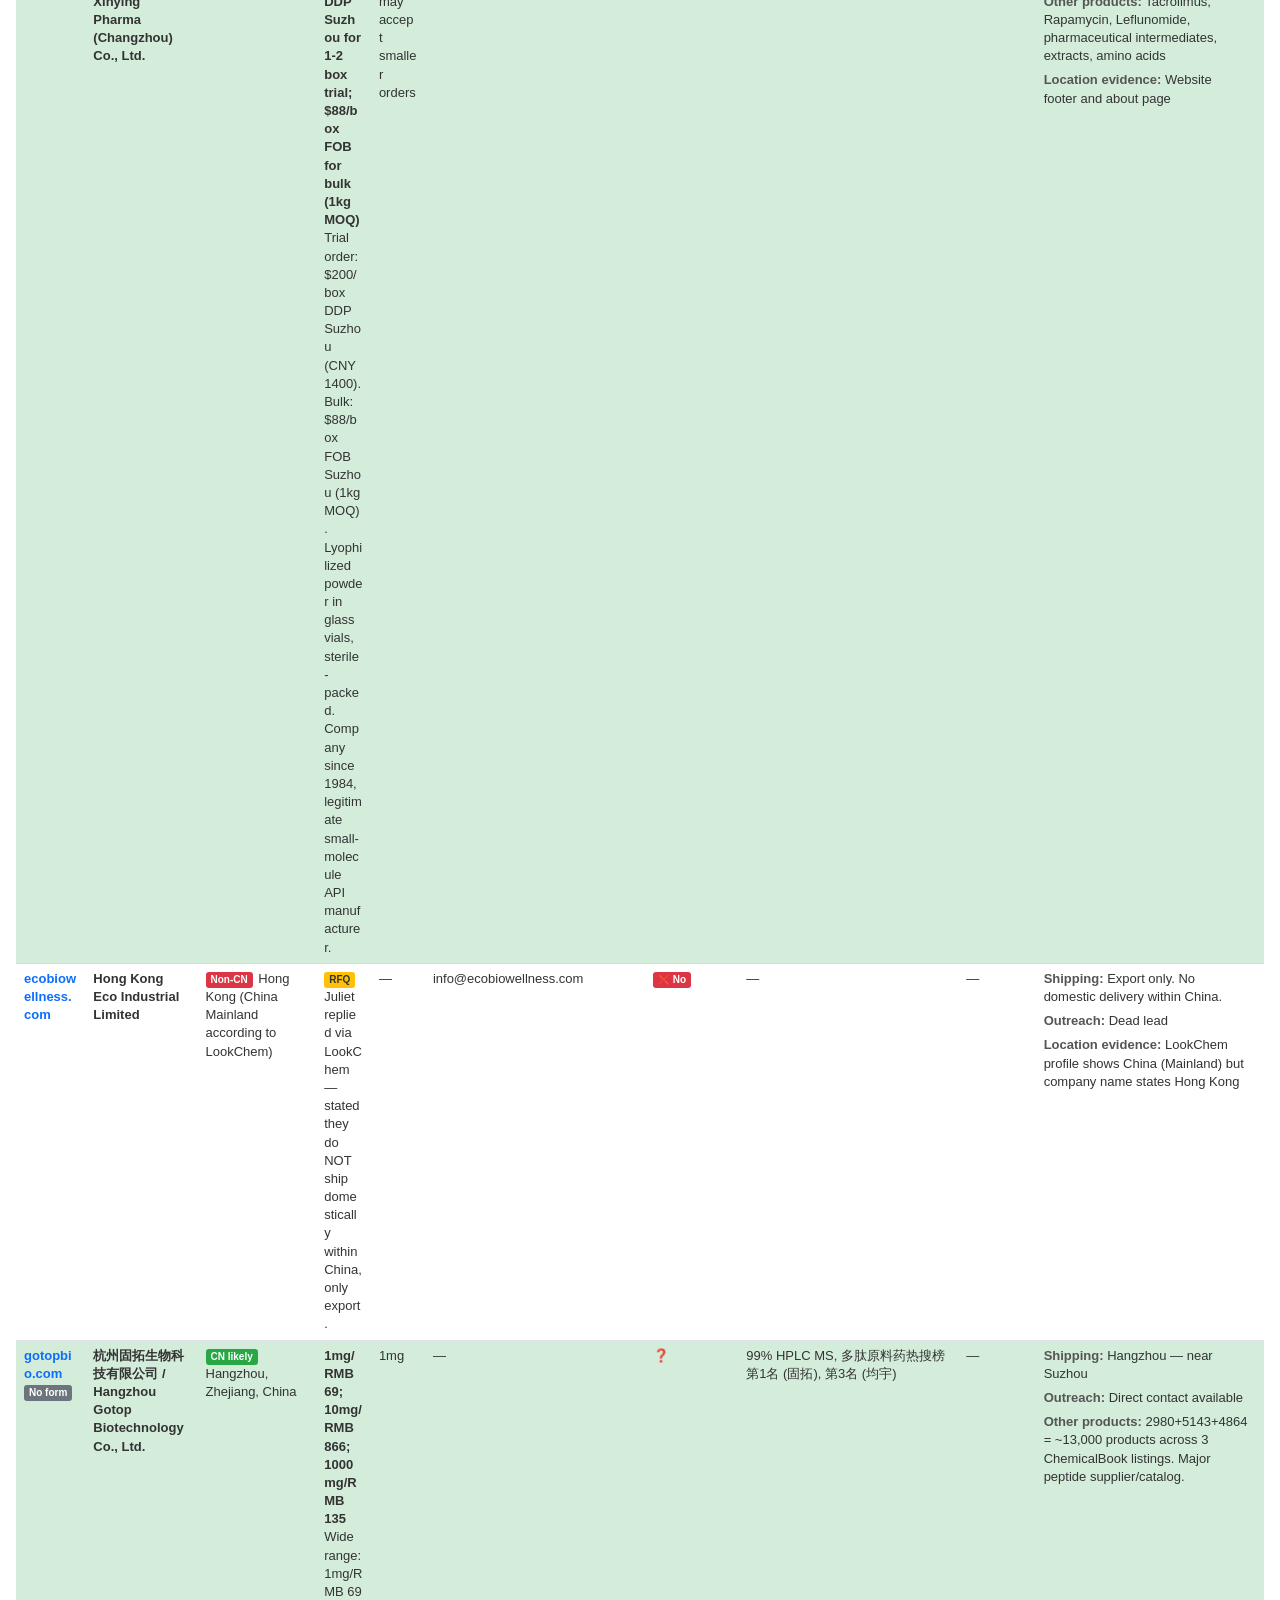
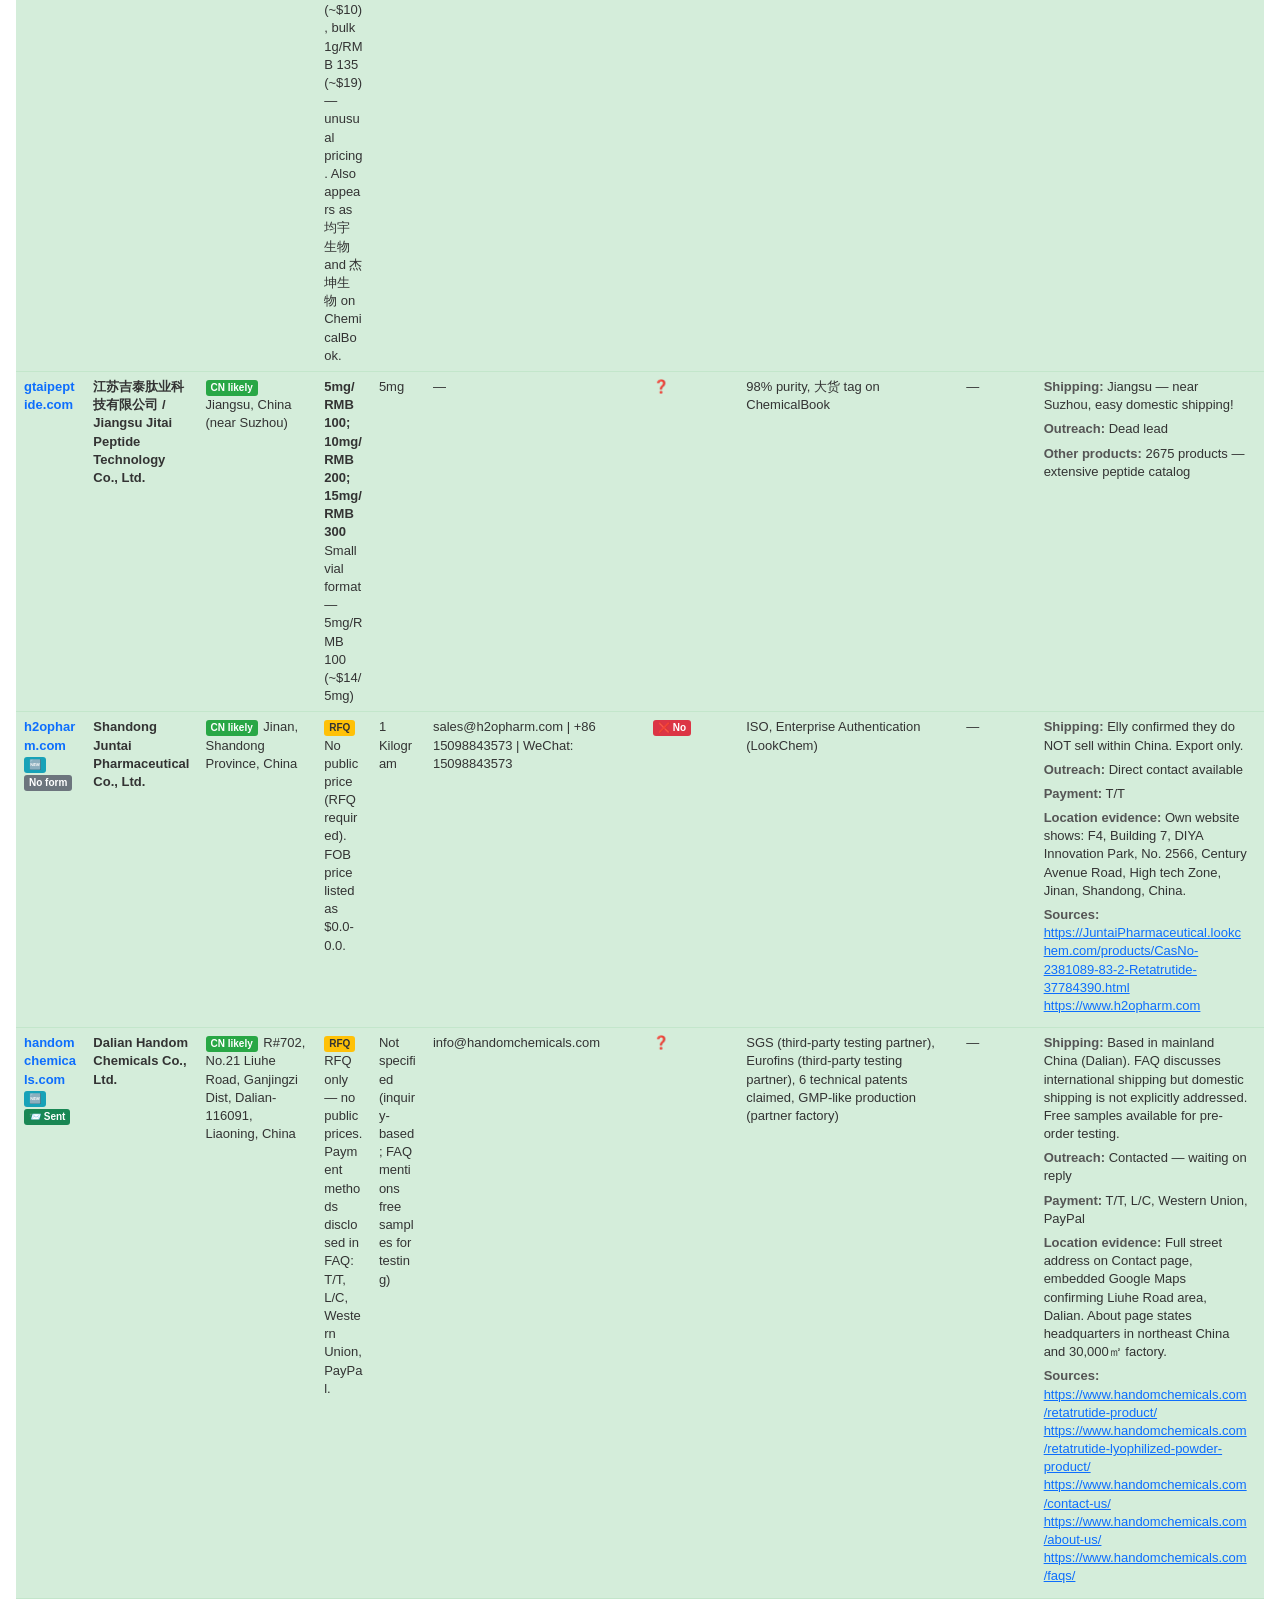
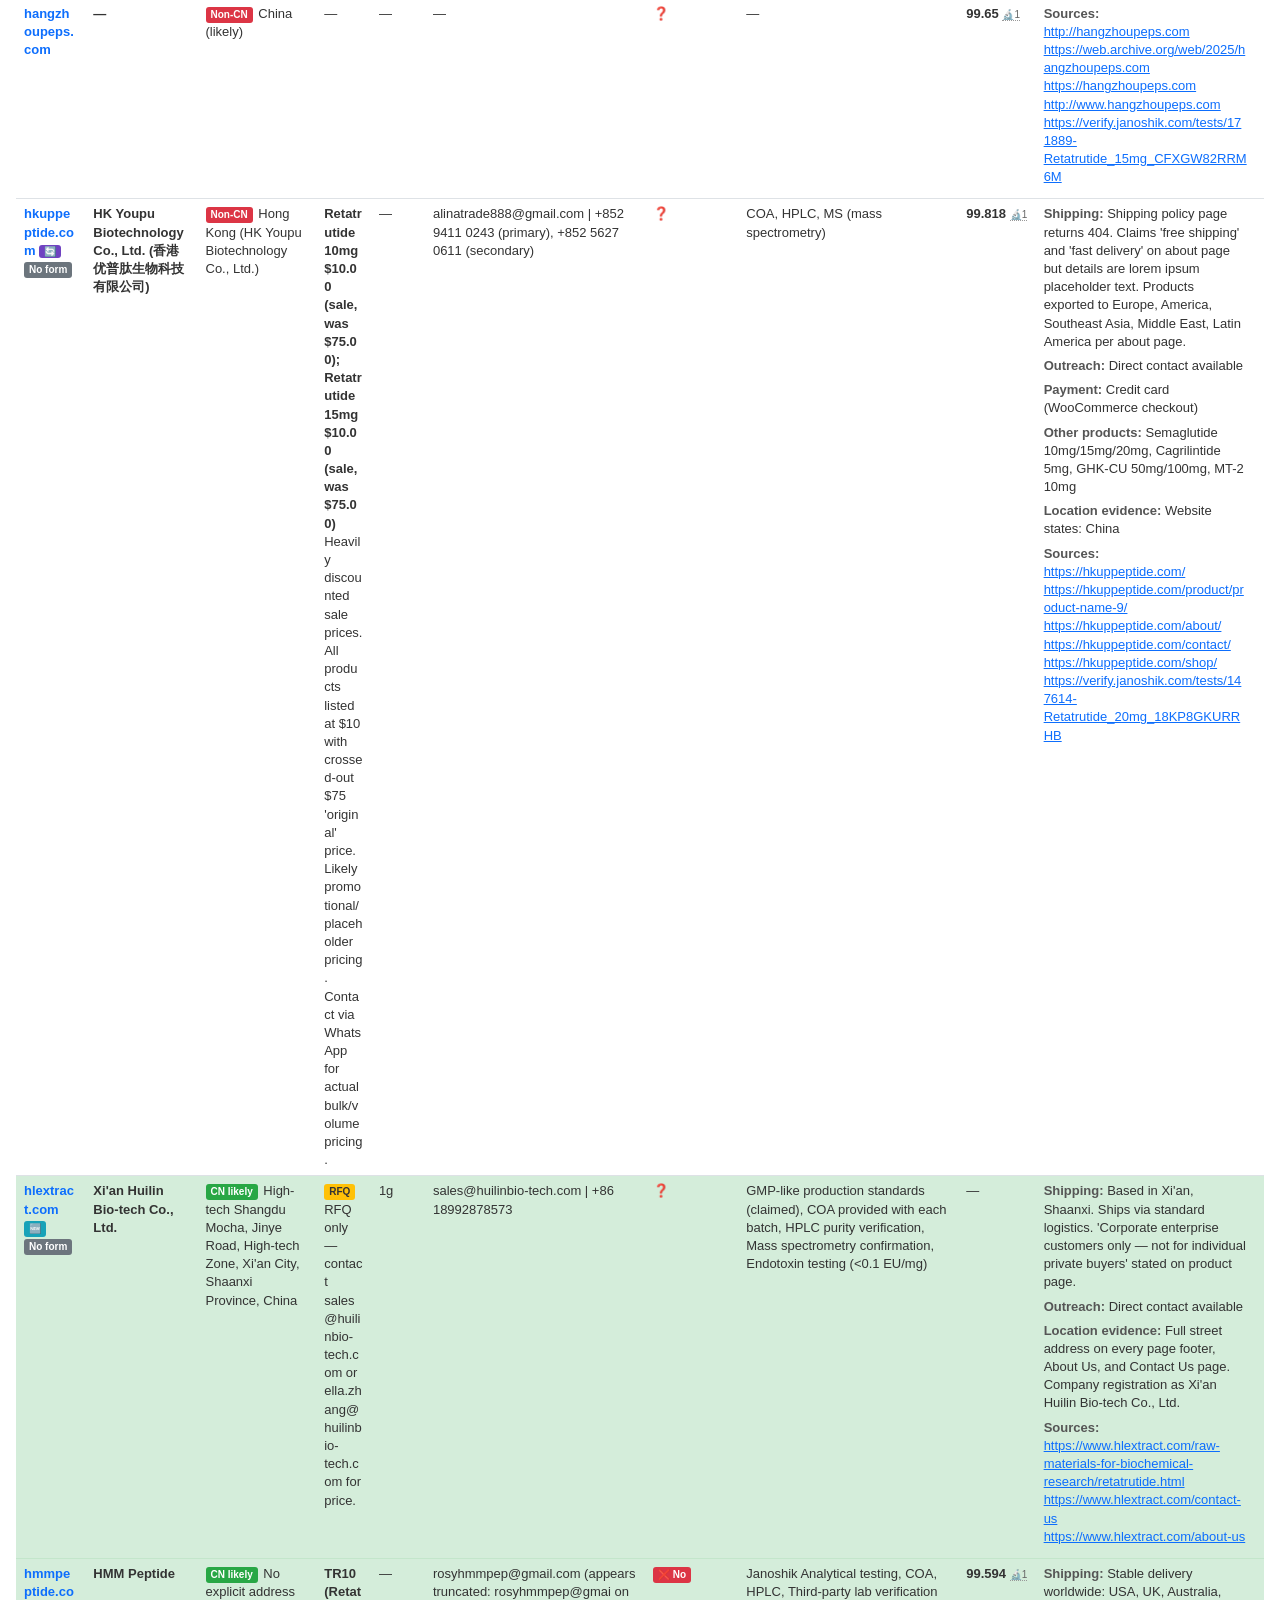
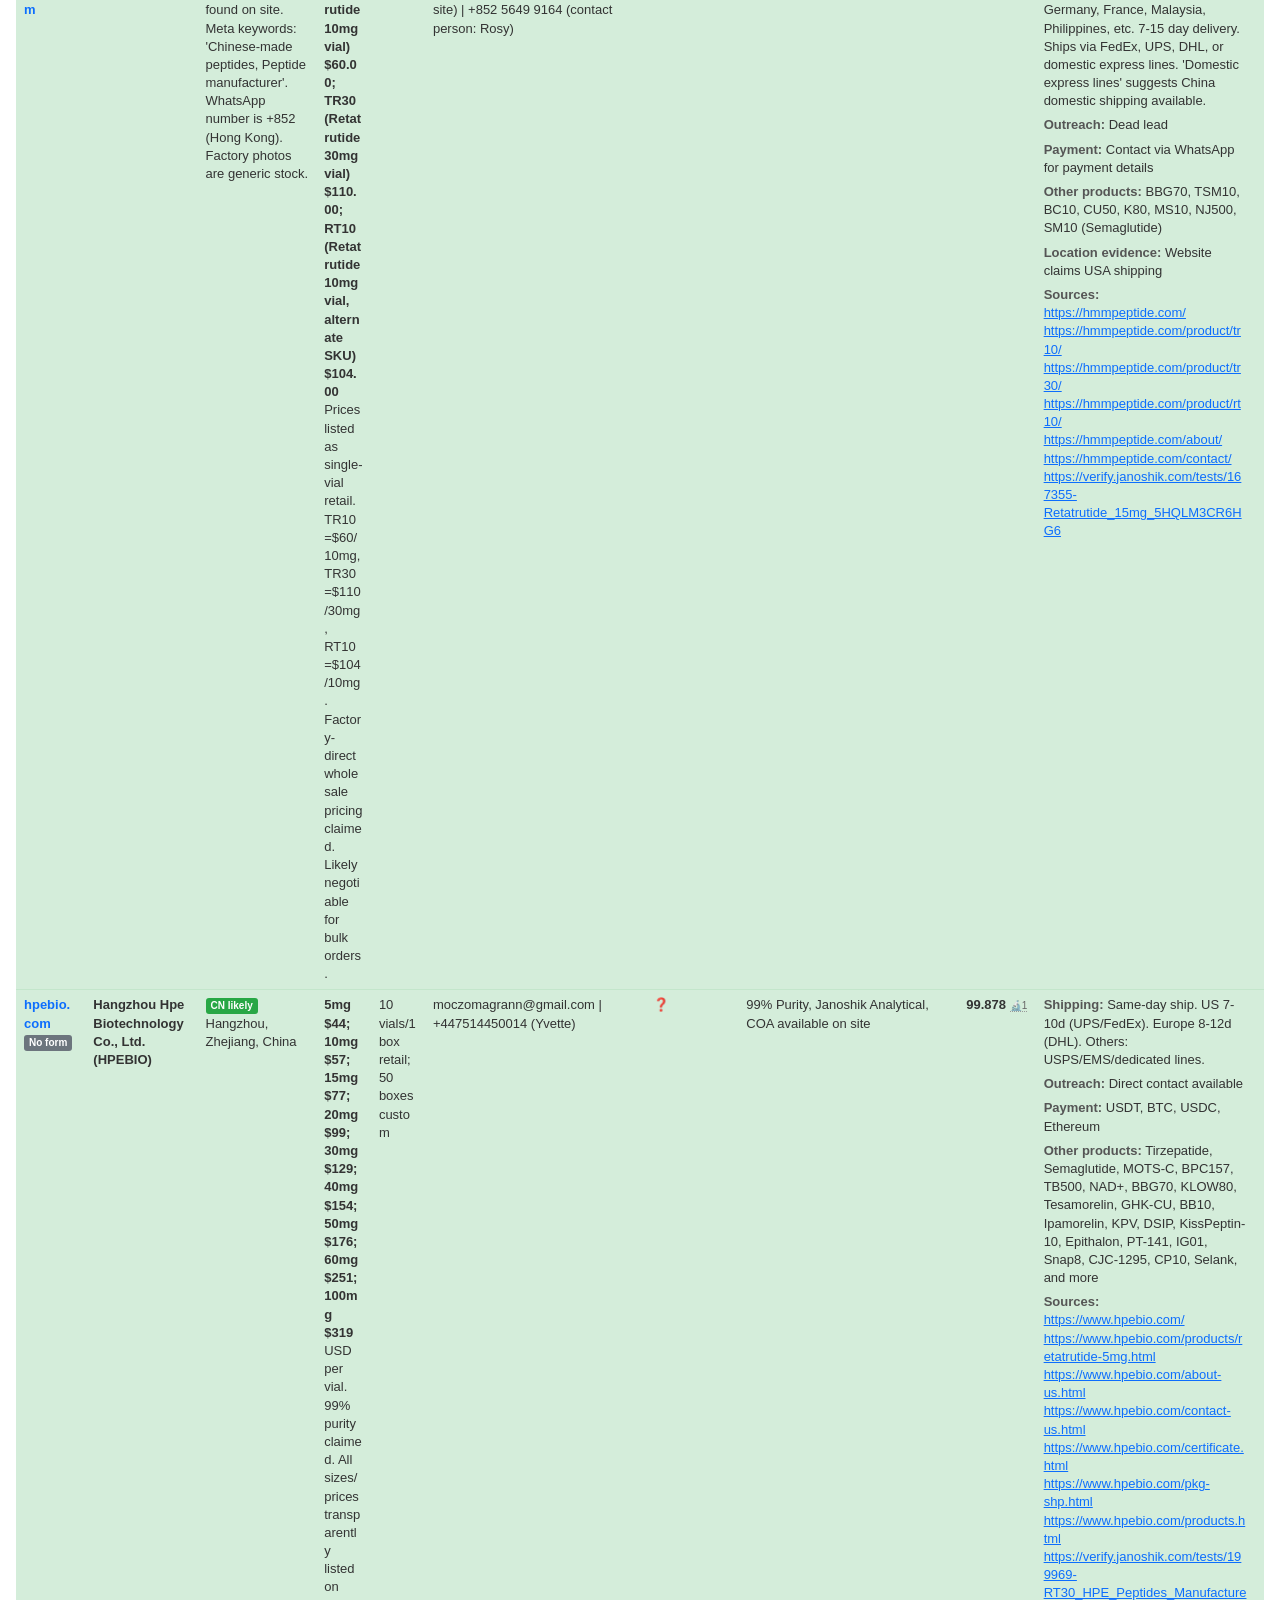
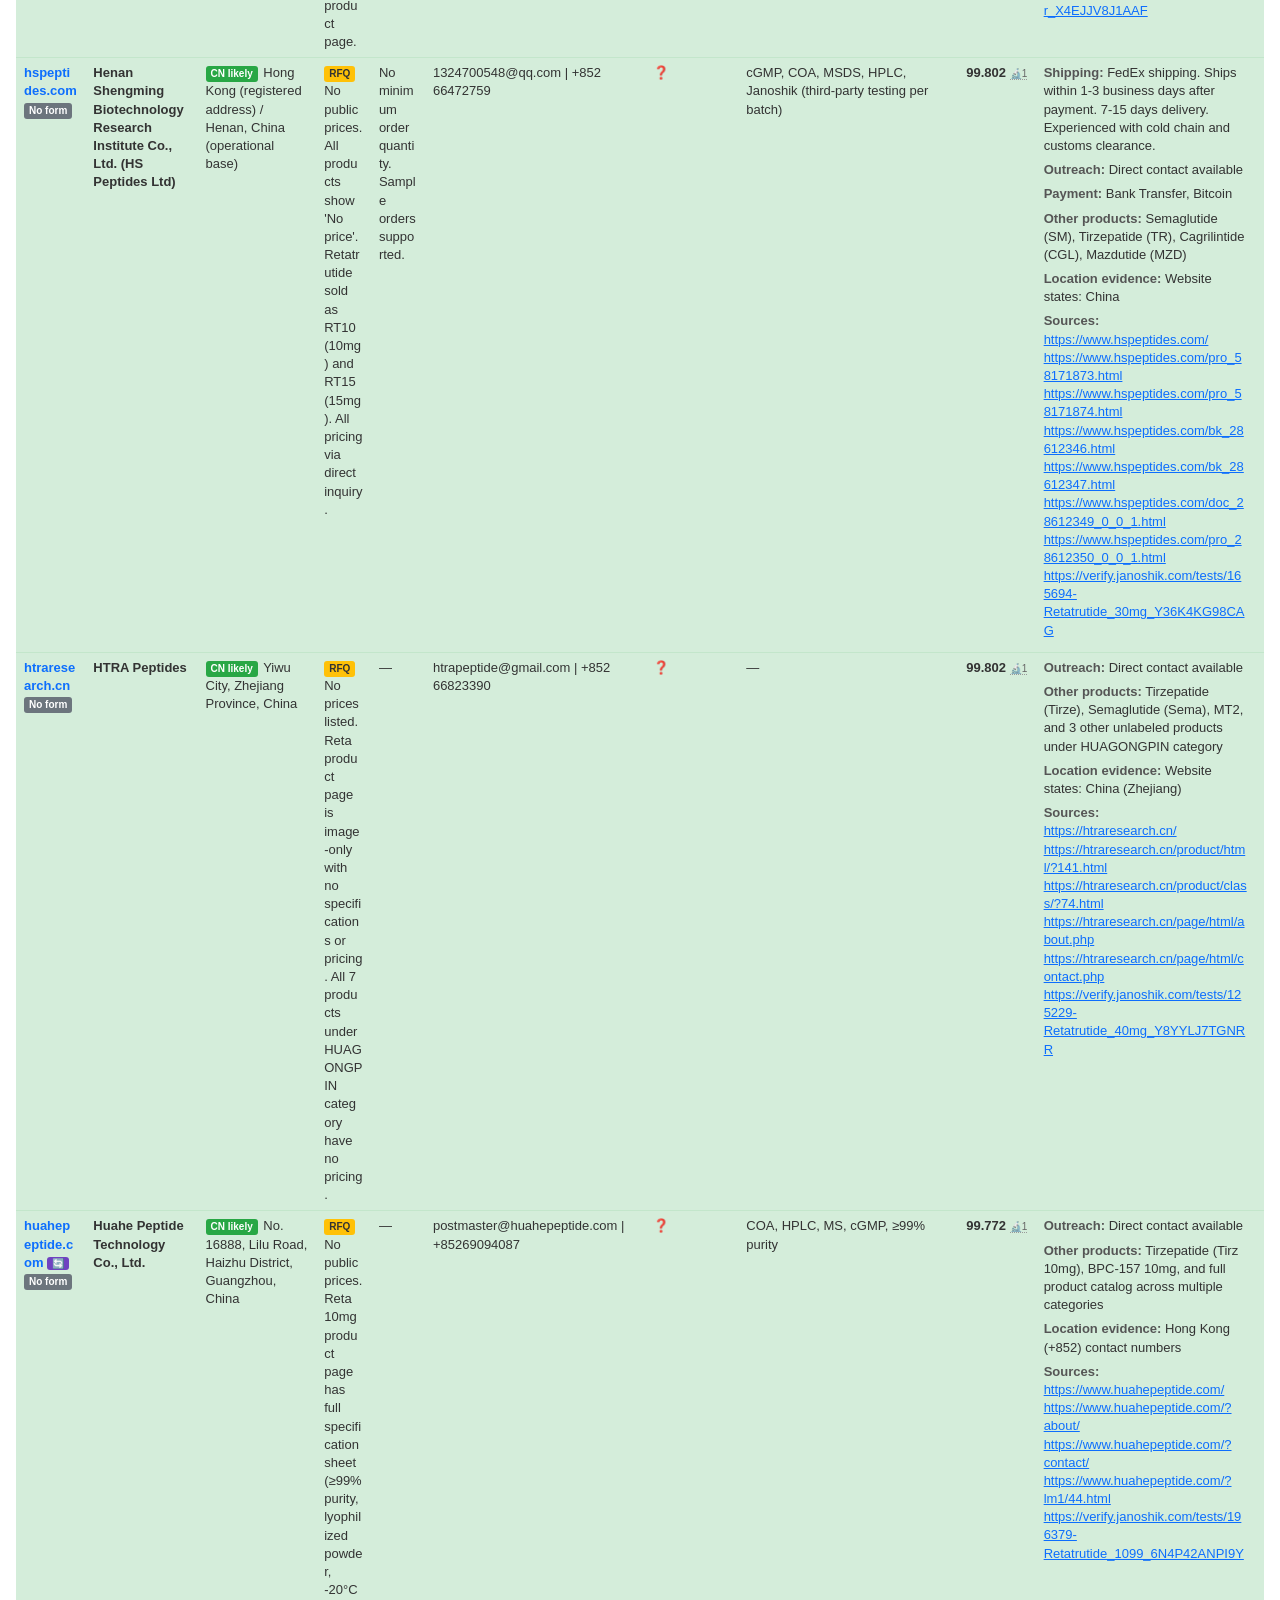
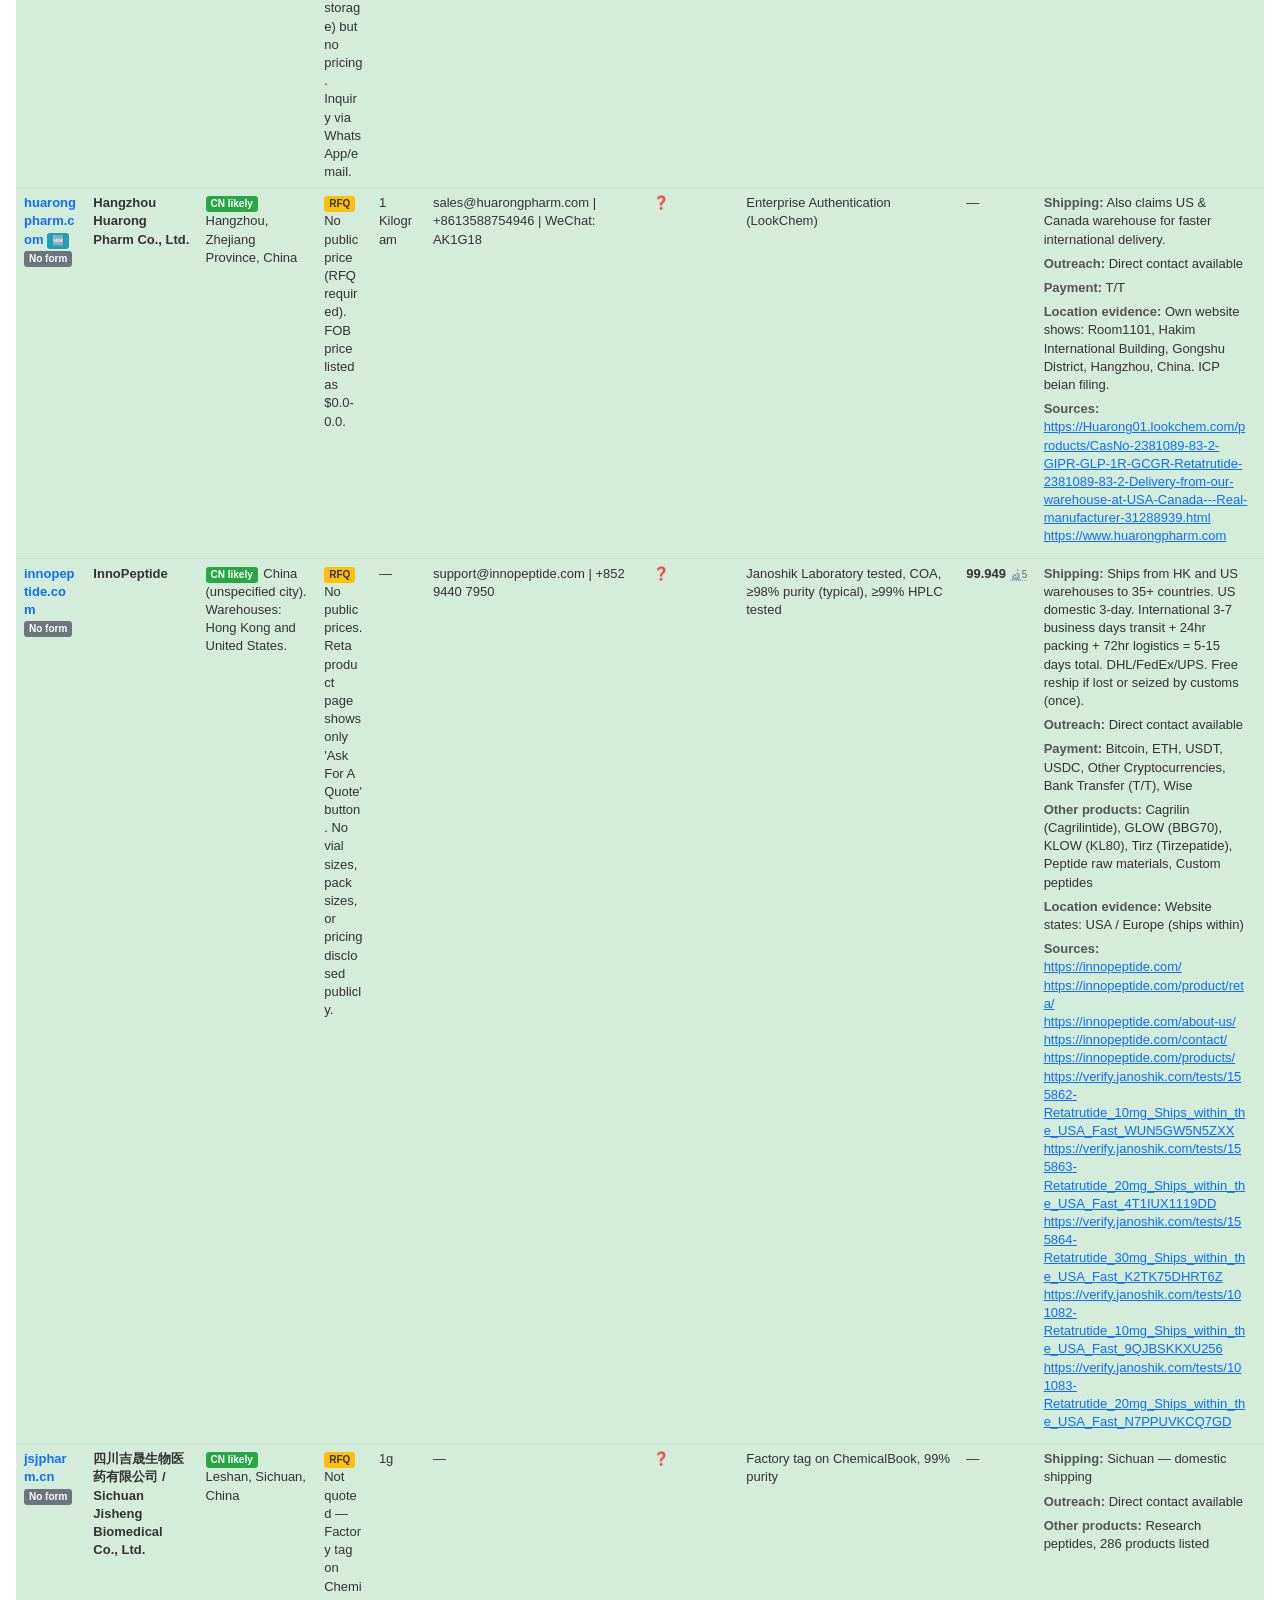
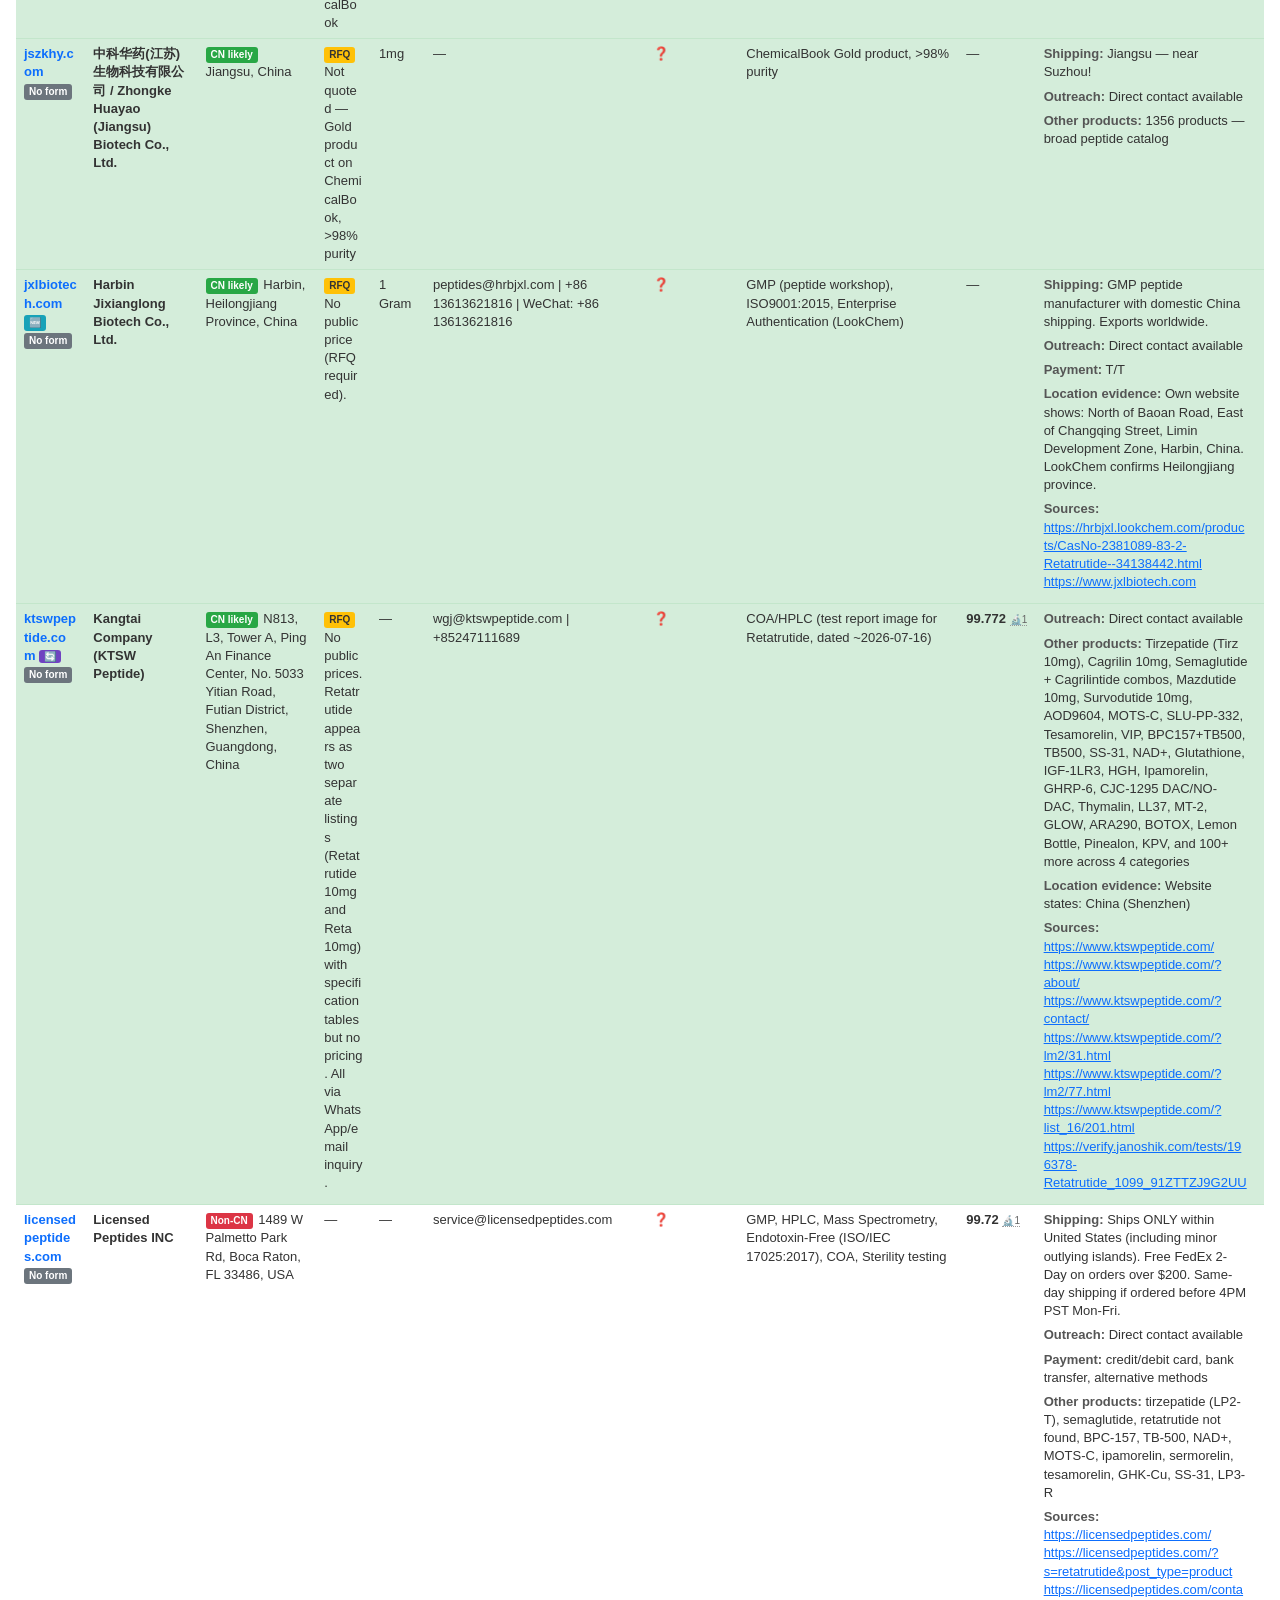
==== commit a71a09d8: "Fix auro ships_to_china: inferred not confirmed, set to null" ====
--- a/retatrutide-suppliers.html
+++ b/retatrutide-suppliers.html
@@ -127,7 +127,7 @@
     location: "Room 905, China Science and Technology Development Institute Building, No.8 Keyuan Avenue, Hi-Tech Park, Nanshan District, Shenzhen, Guangdong, China 518057",
     location_evidence: "Website states: China (Shenzhen)",
     china_based: true,
-    ships_to_china: true,
+    ships_to_china: null,
     prices: "5mg*10vials $85.00; 10mg*10vials (mid-range, between $85-$350); 15mg*10vials (mid-range); 20mg*10vials (mid-range); 30mg*10vials $350.00",
     price_notes: "Dropdown pricing from $85 to $350 for kit of 10 vials. Inquiry-based; B2B focused. COA reports for Retatrutide 15mg shown on About Us page.",
     moq: "",
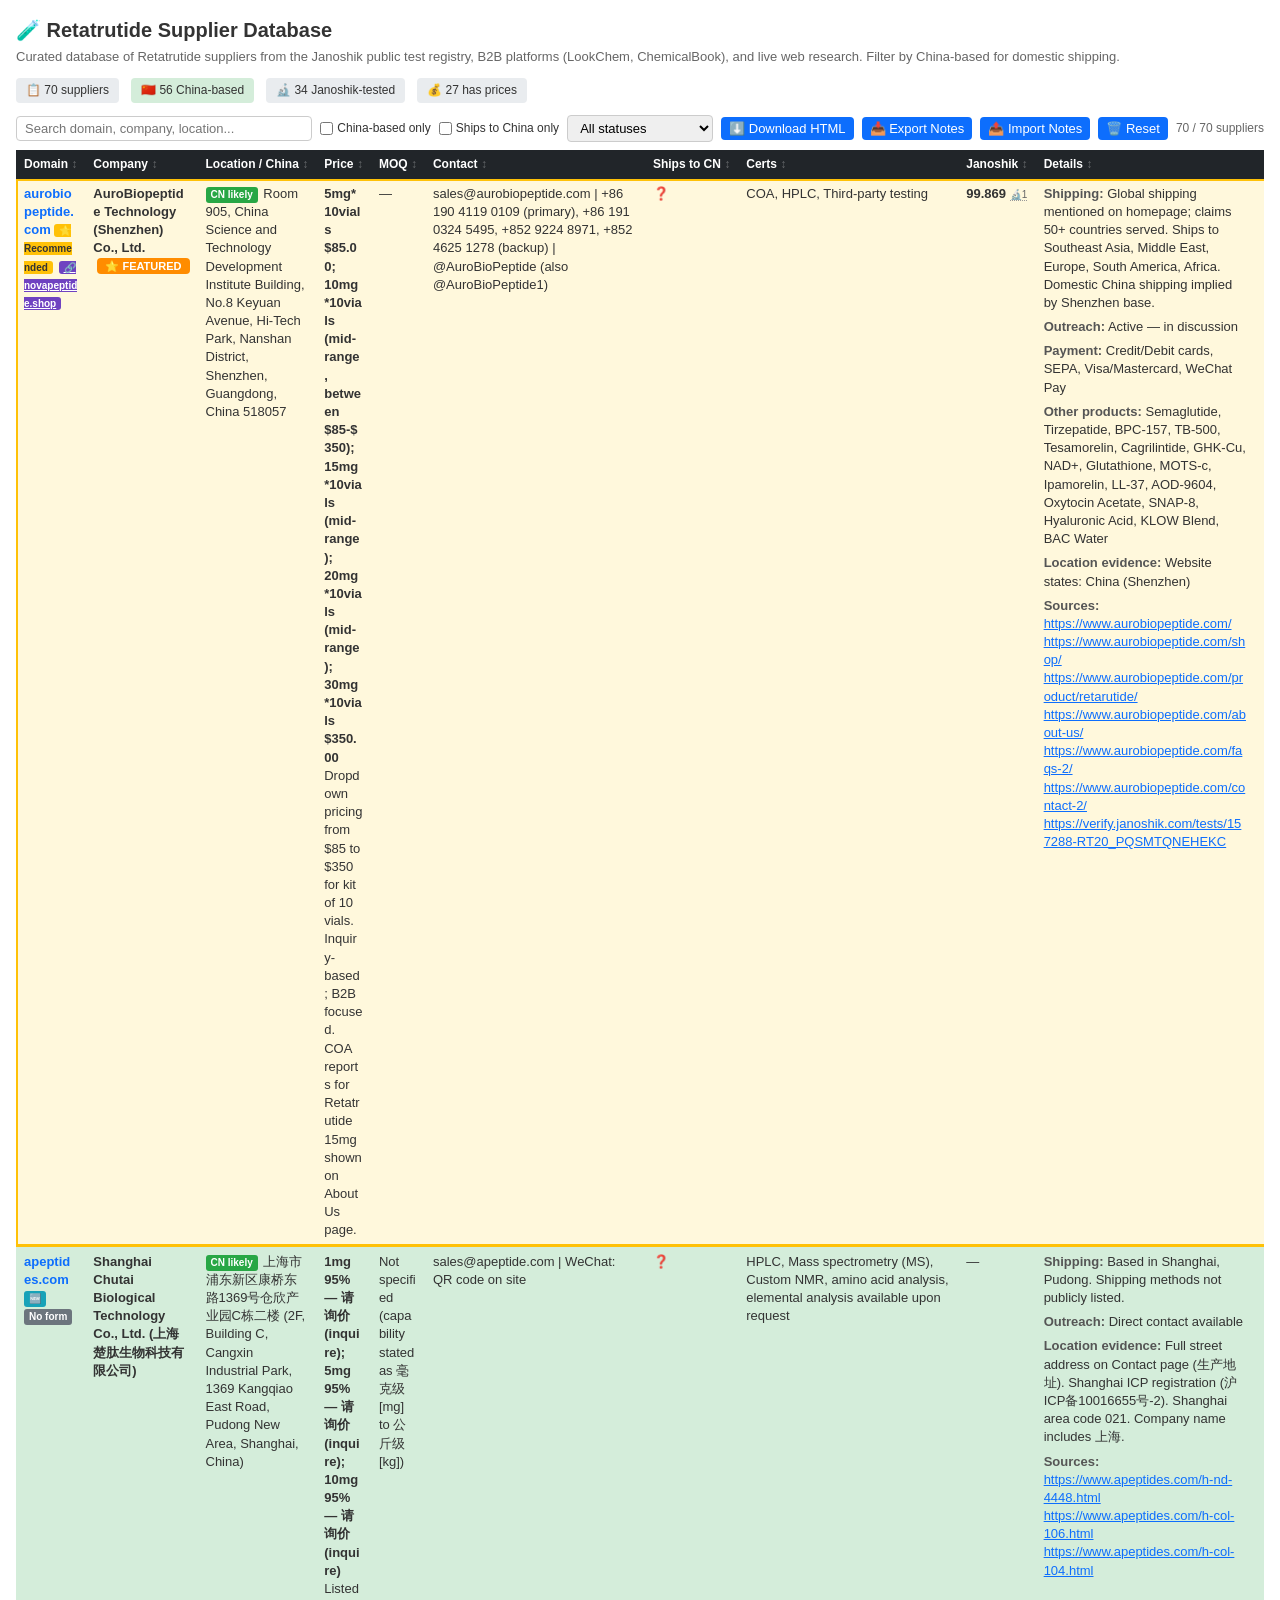
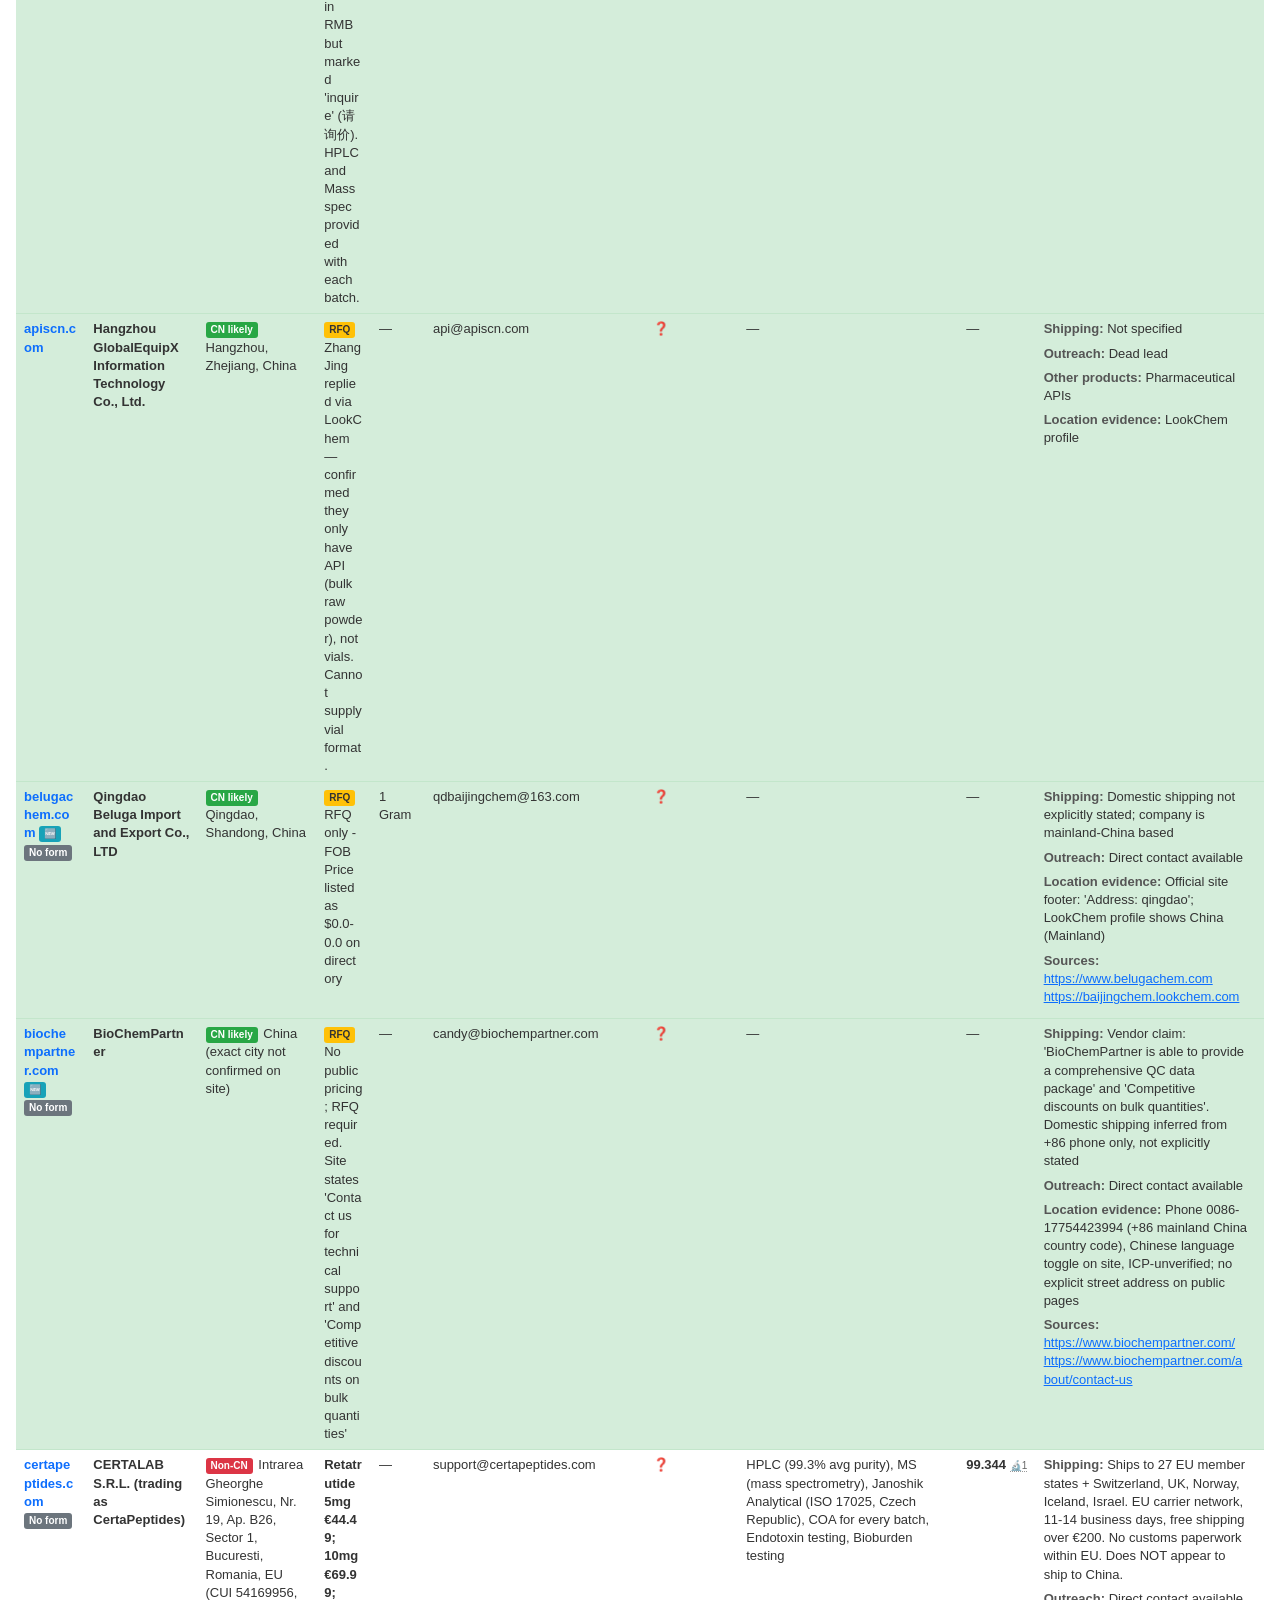
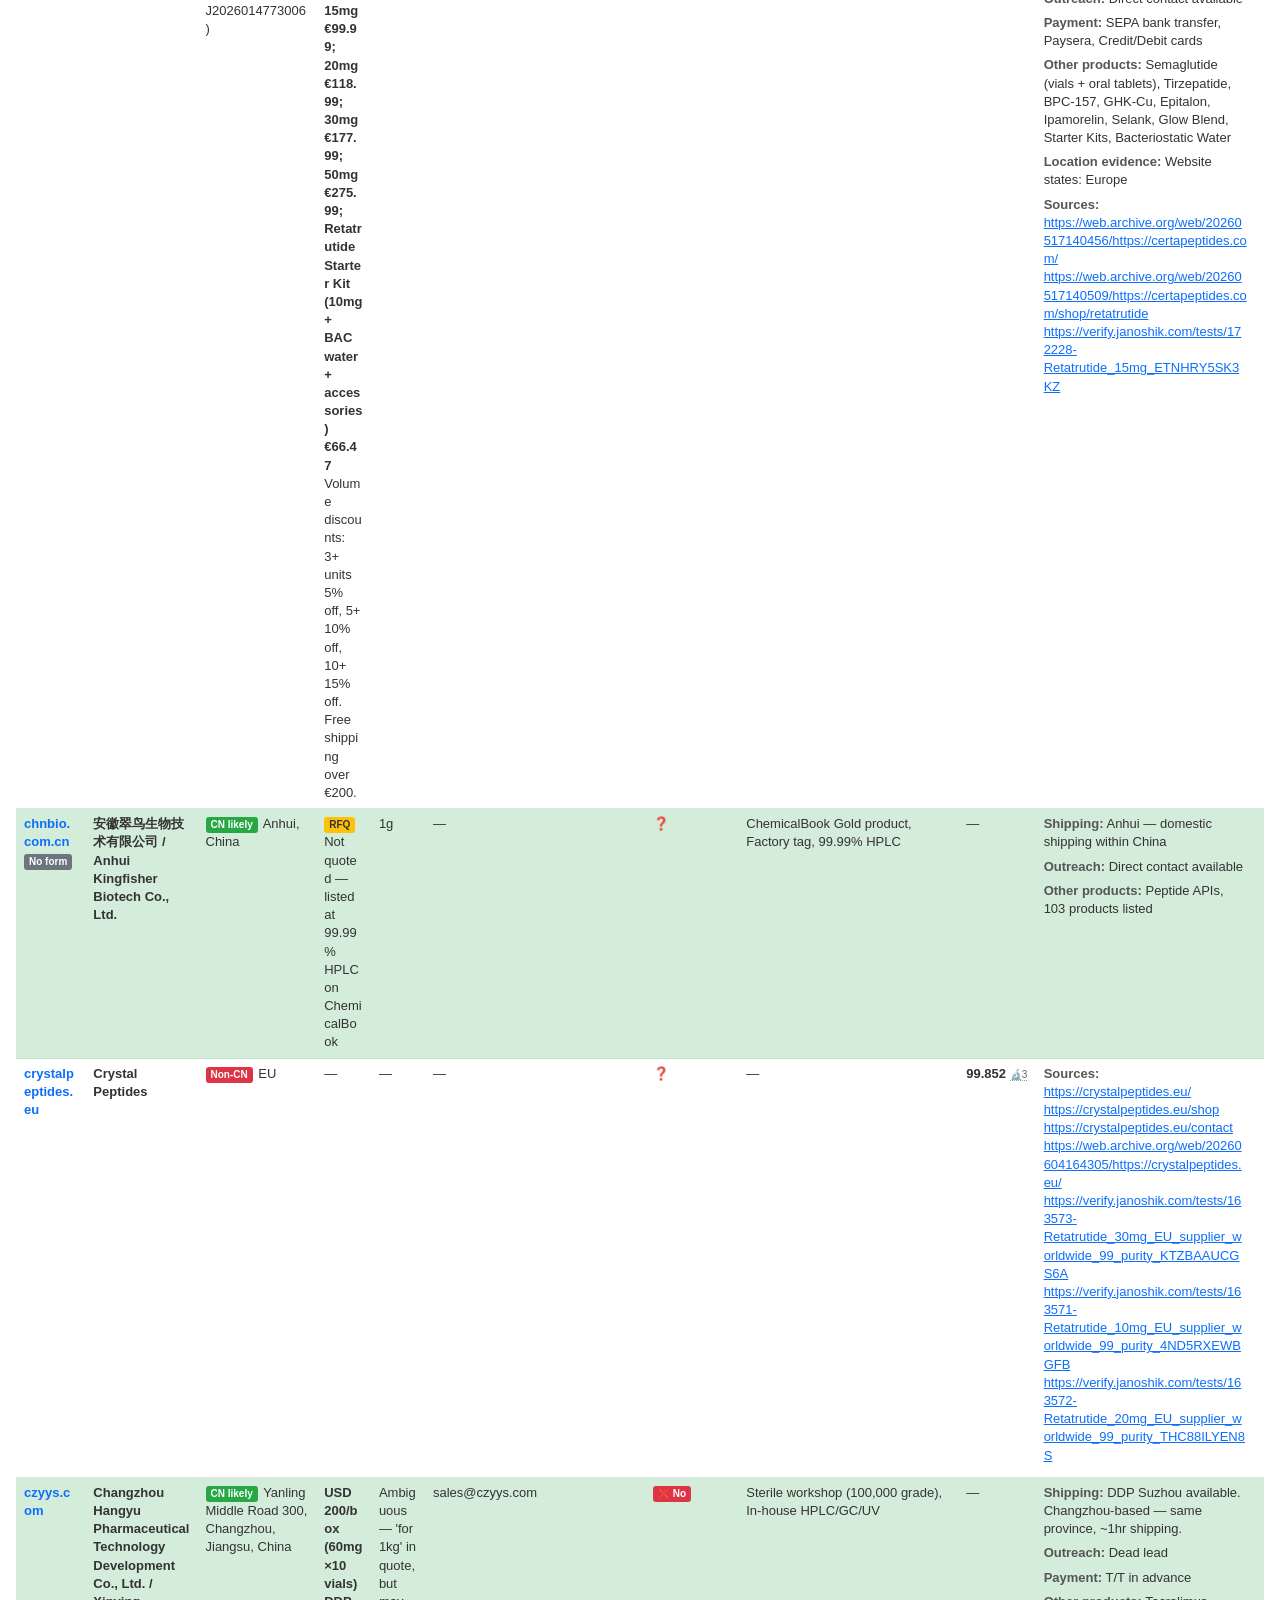
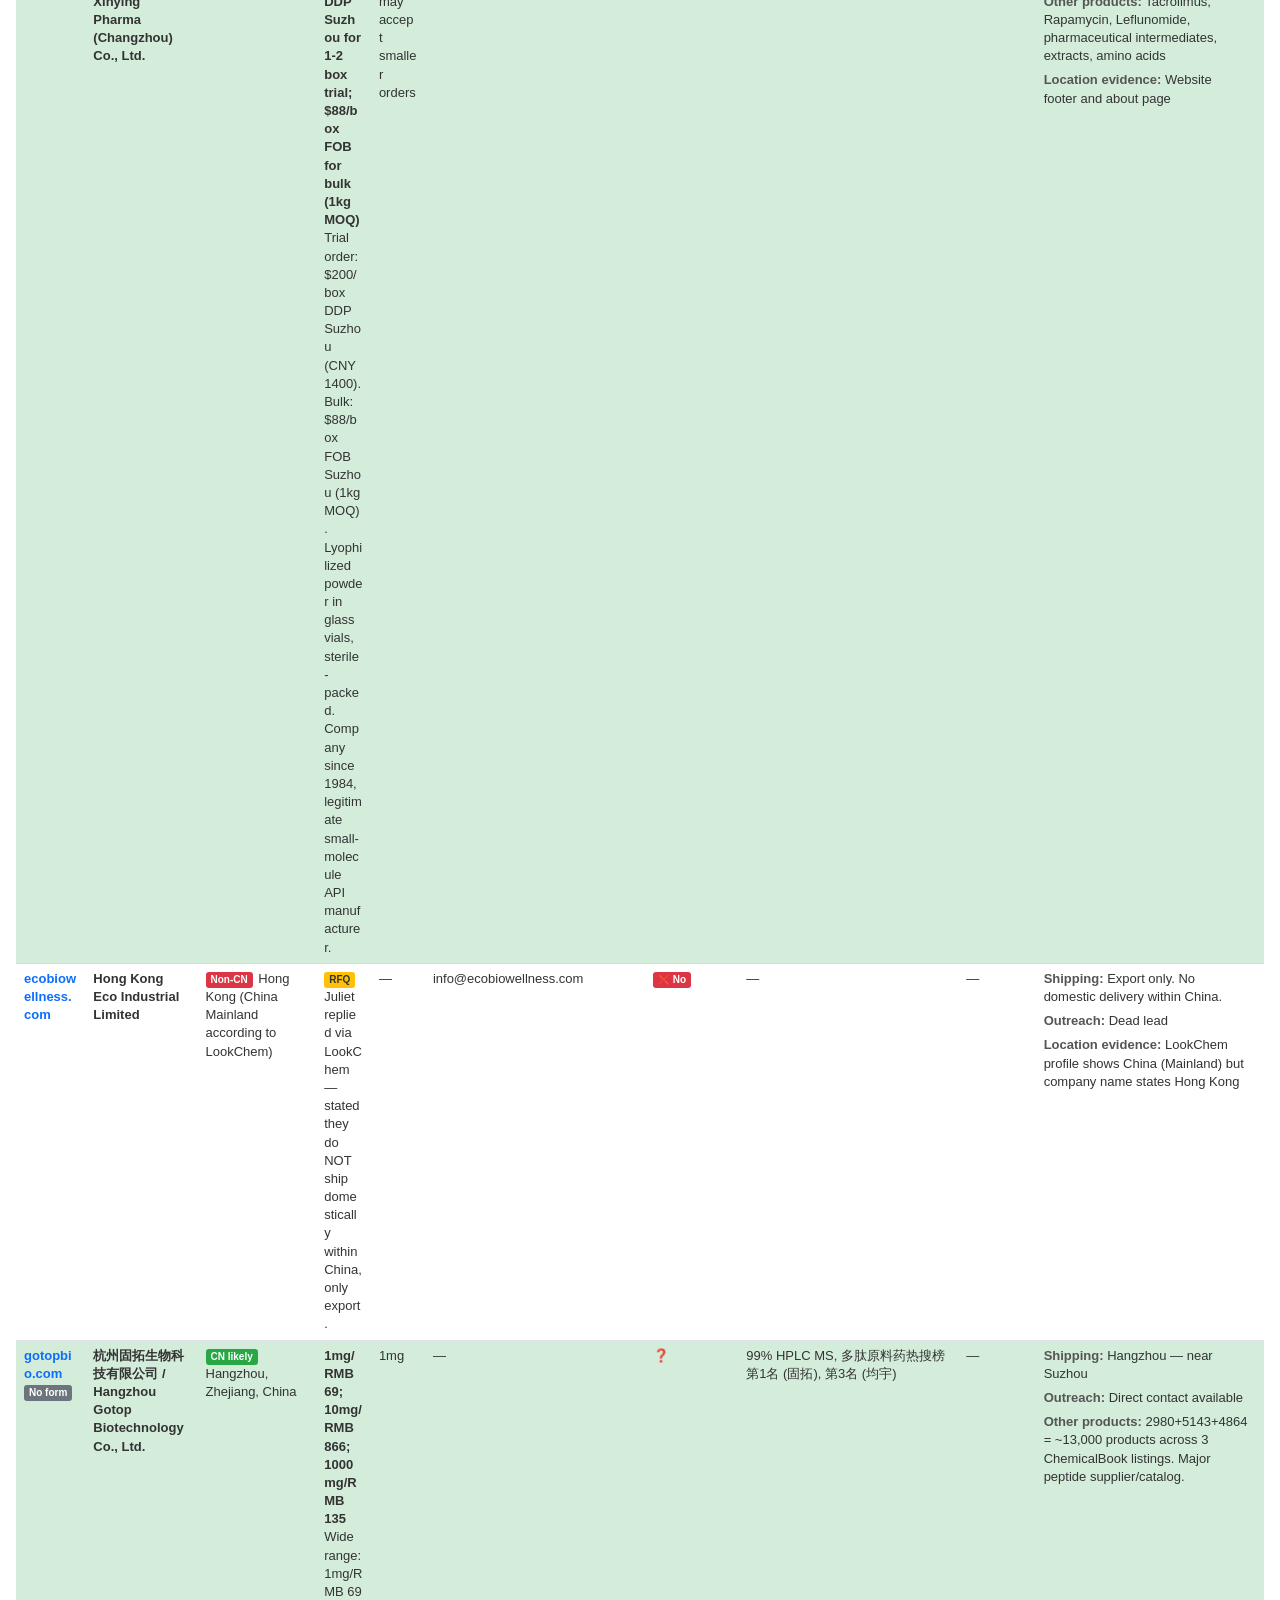
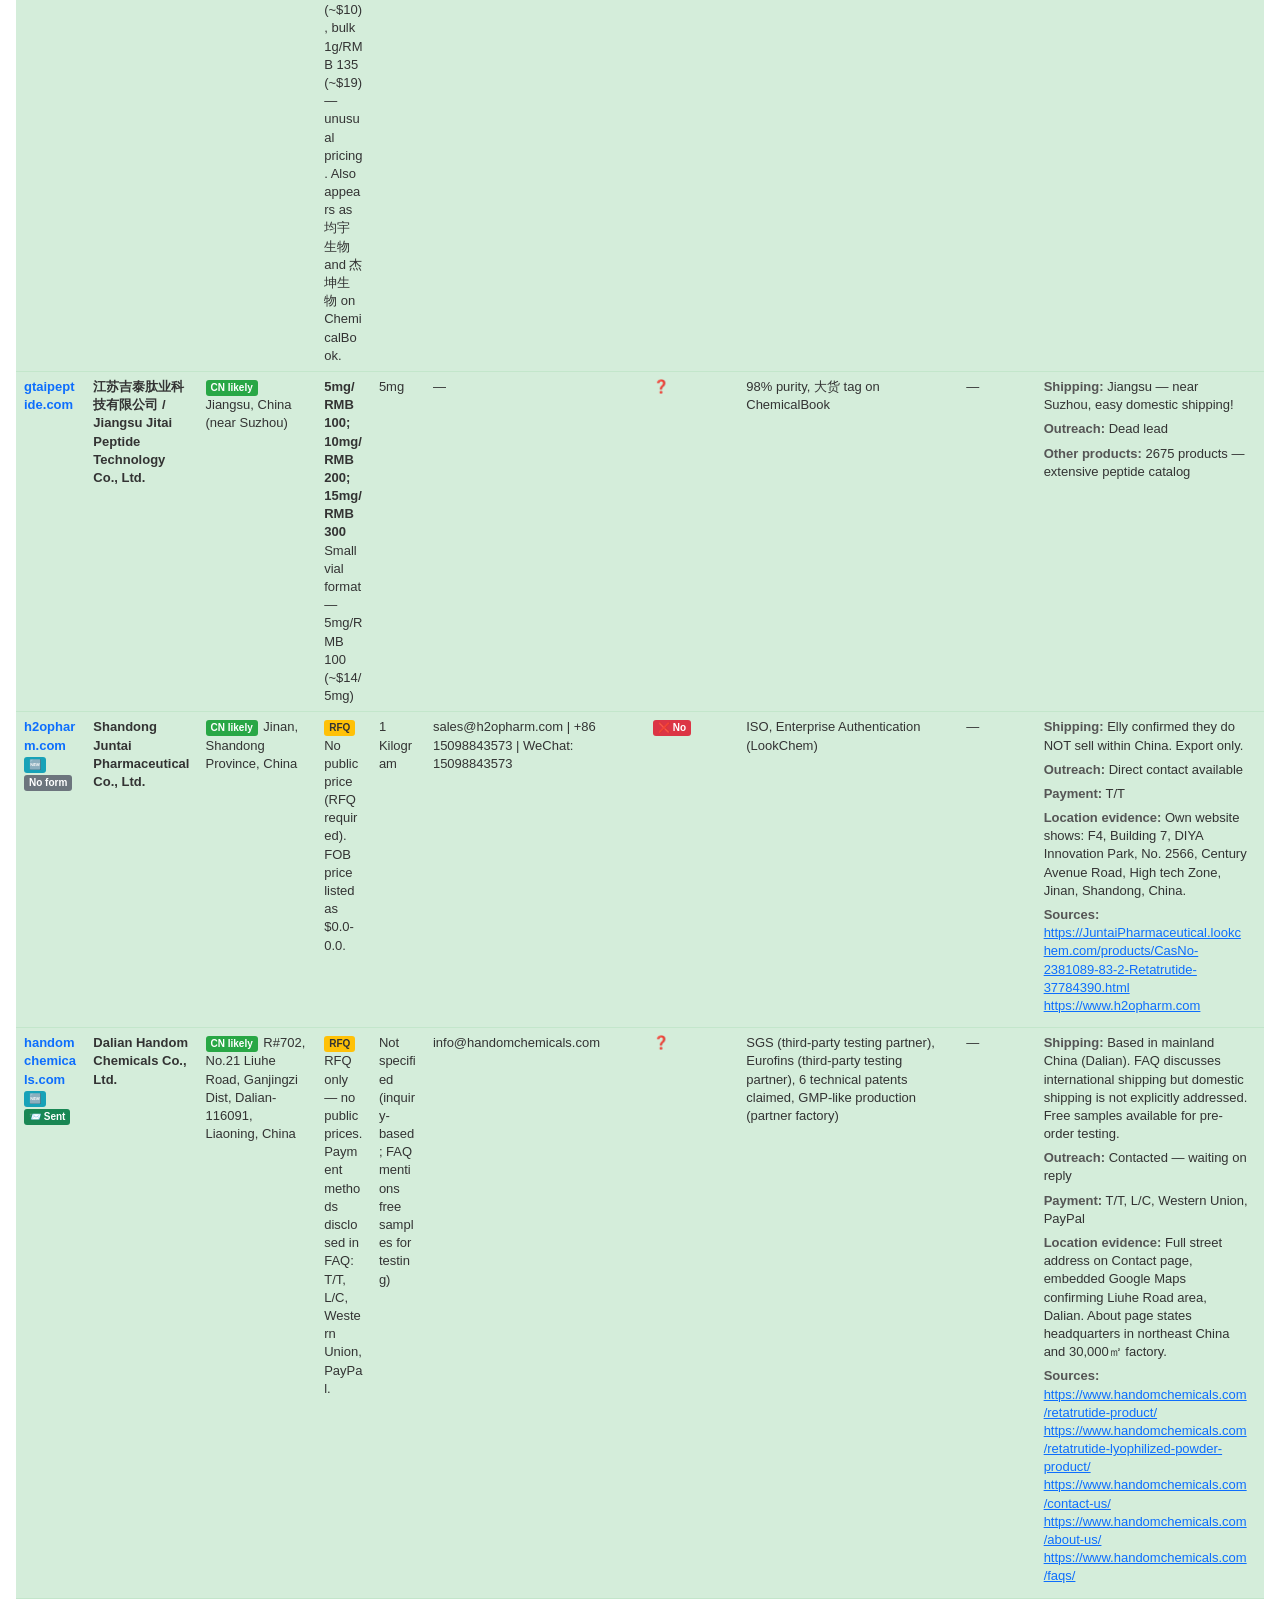
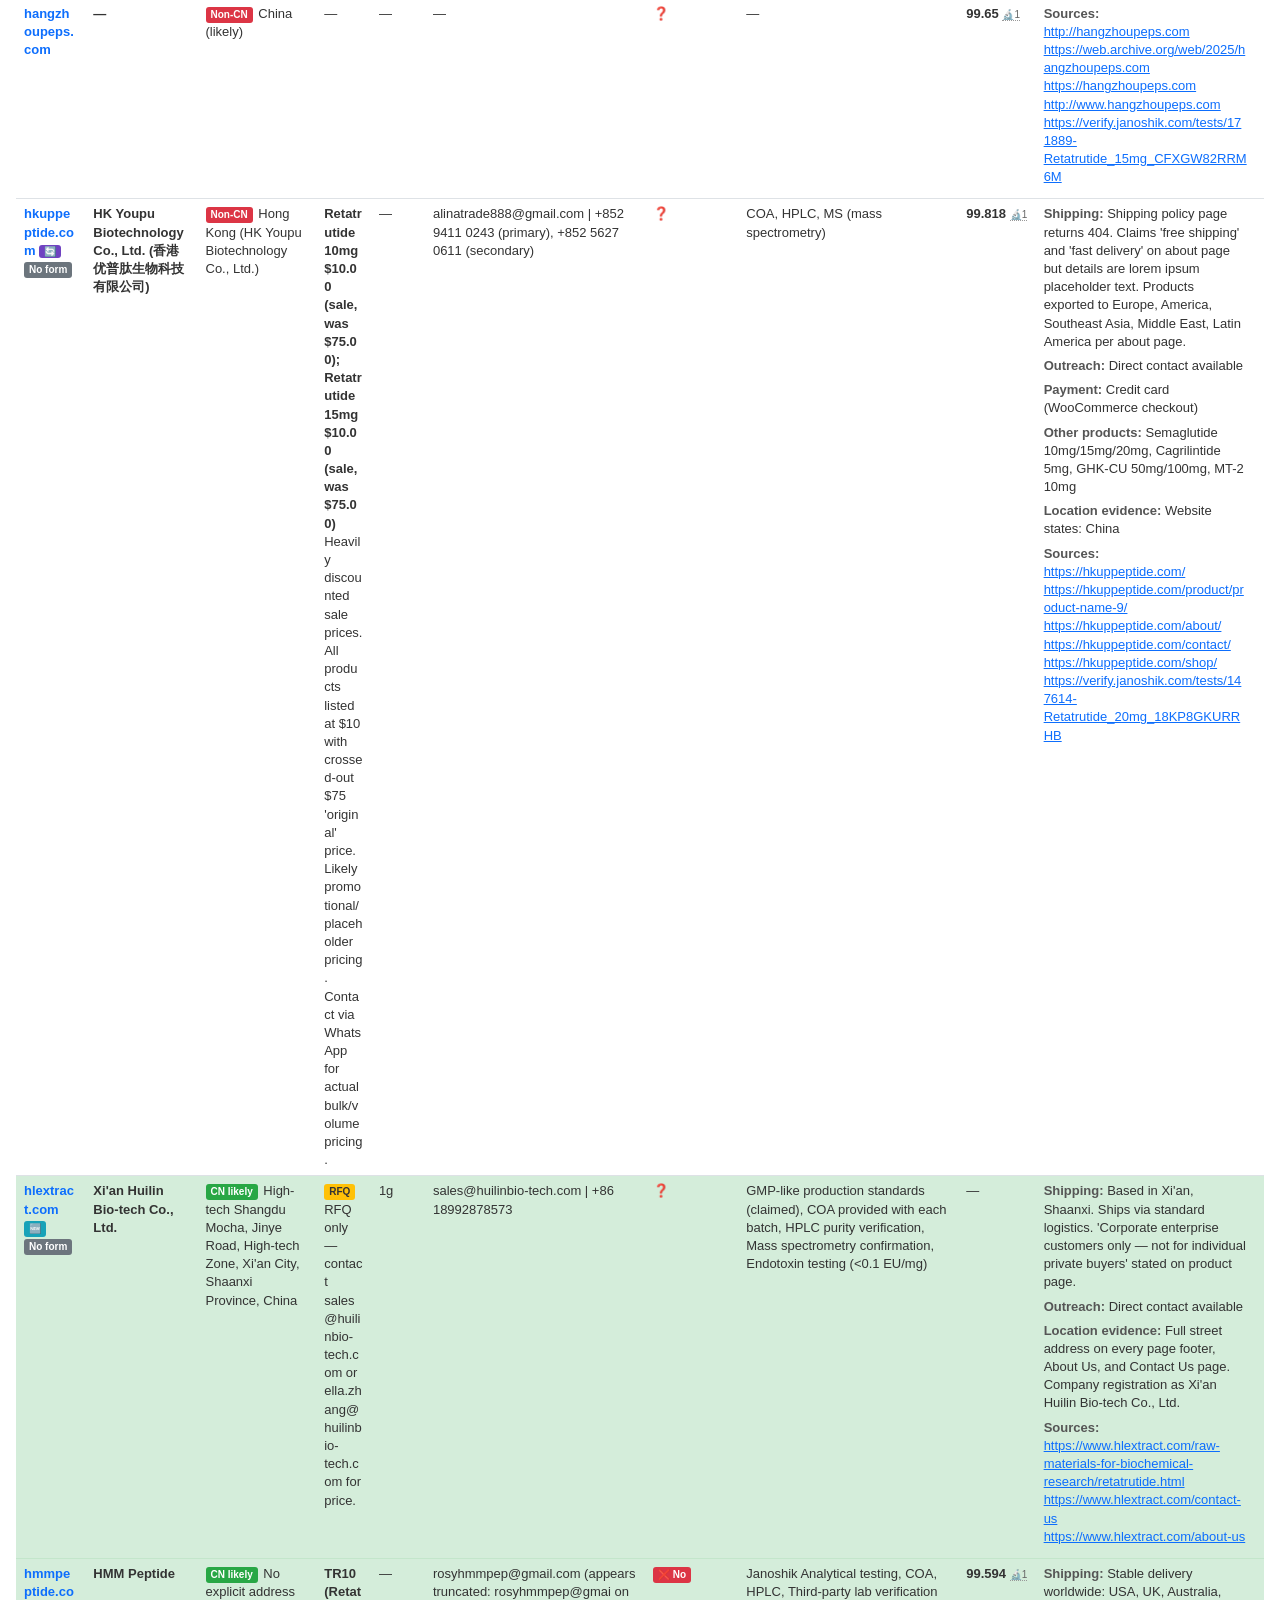
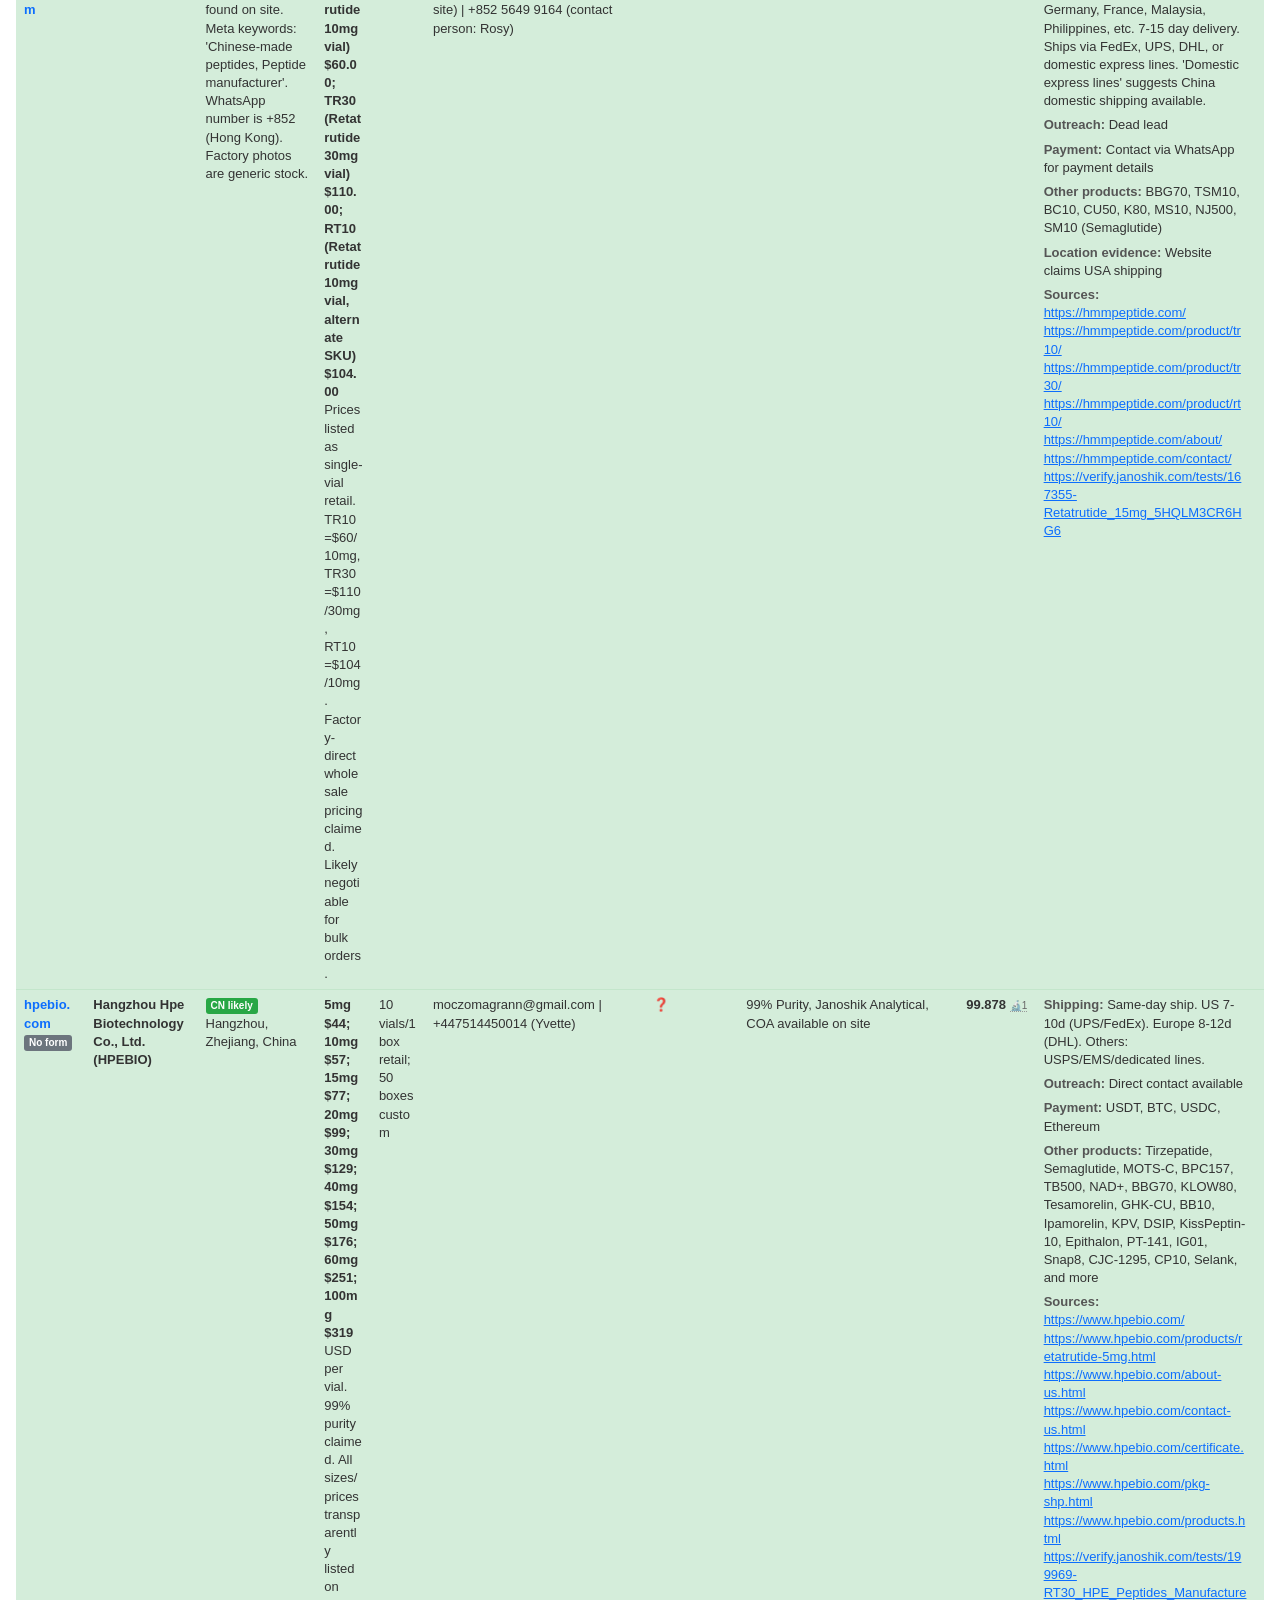
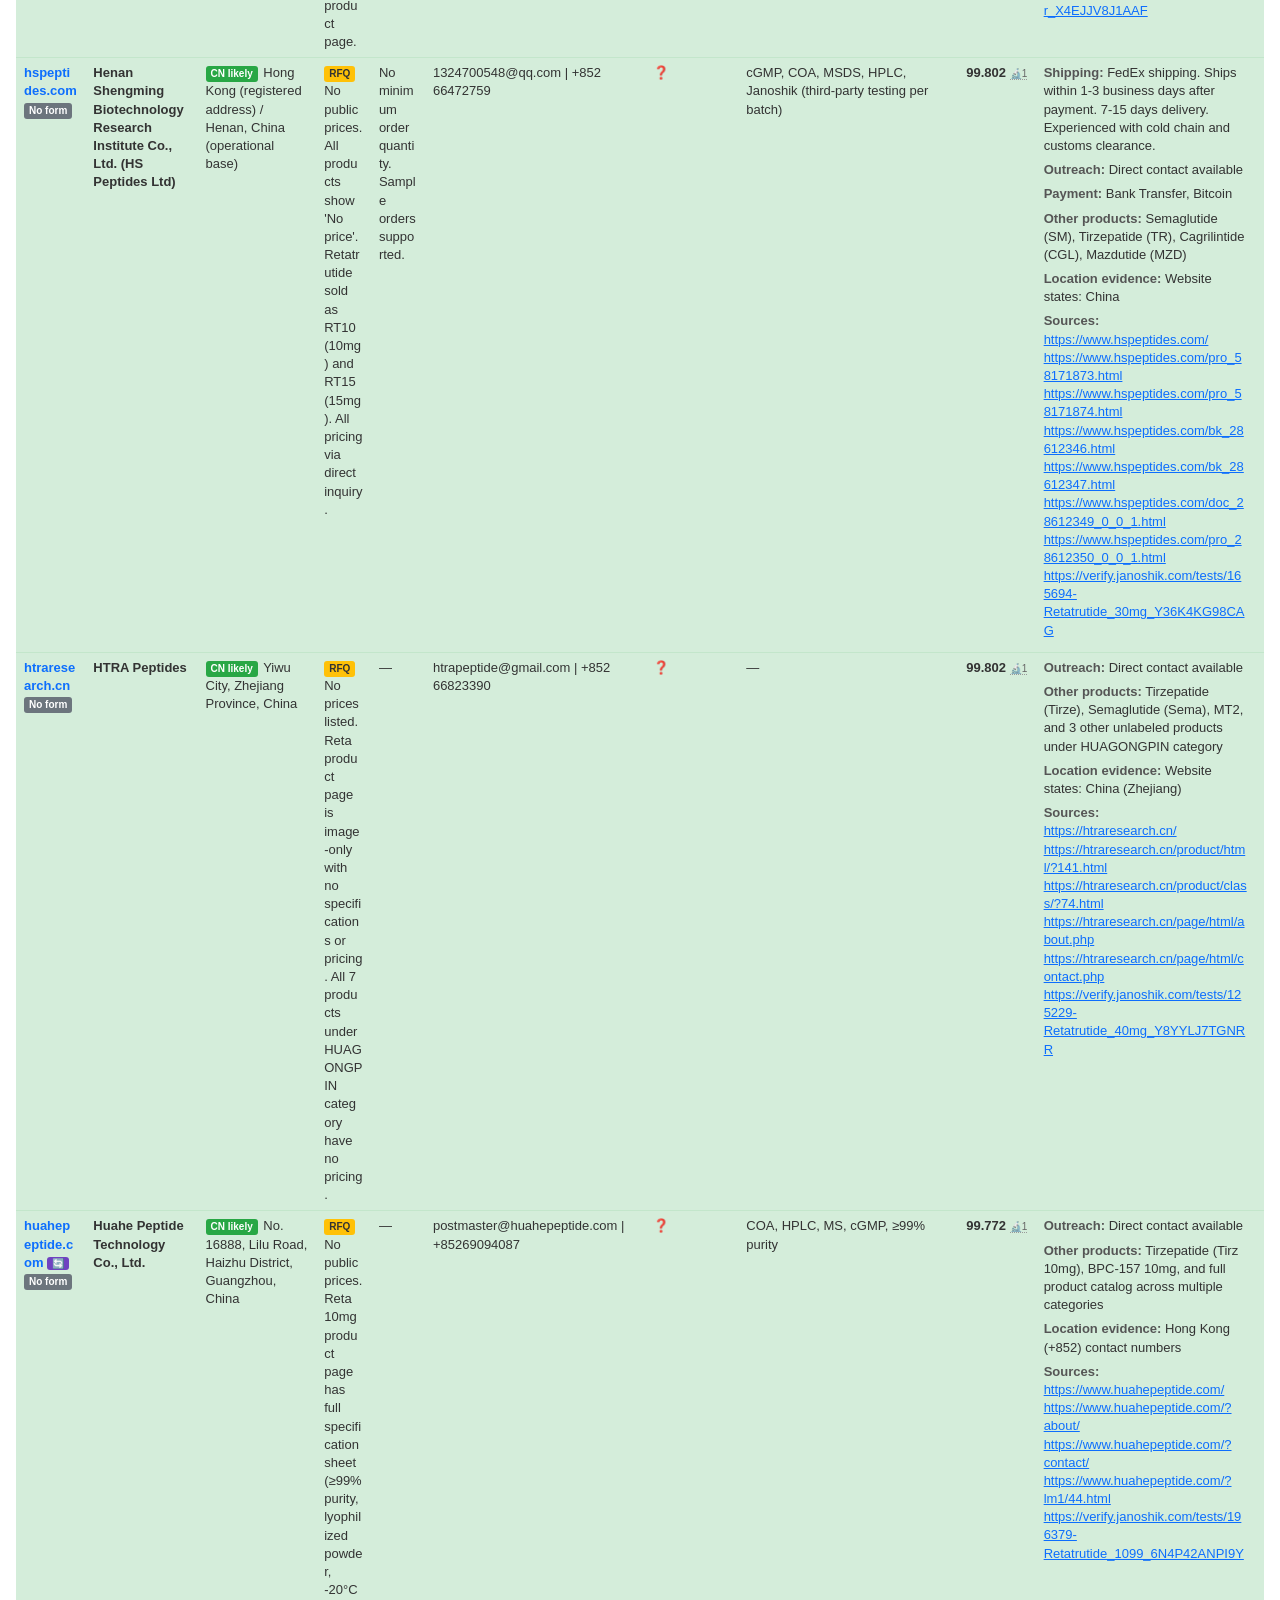
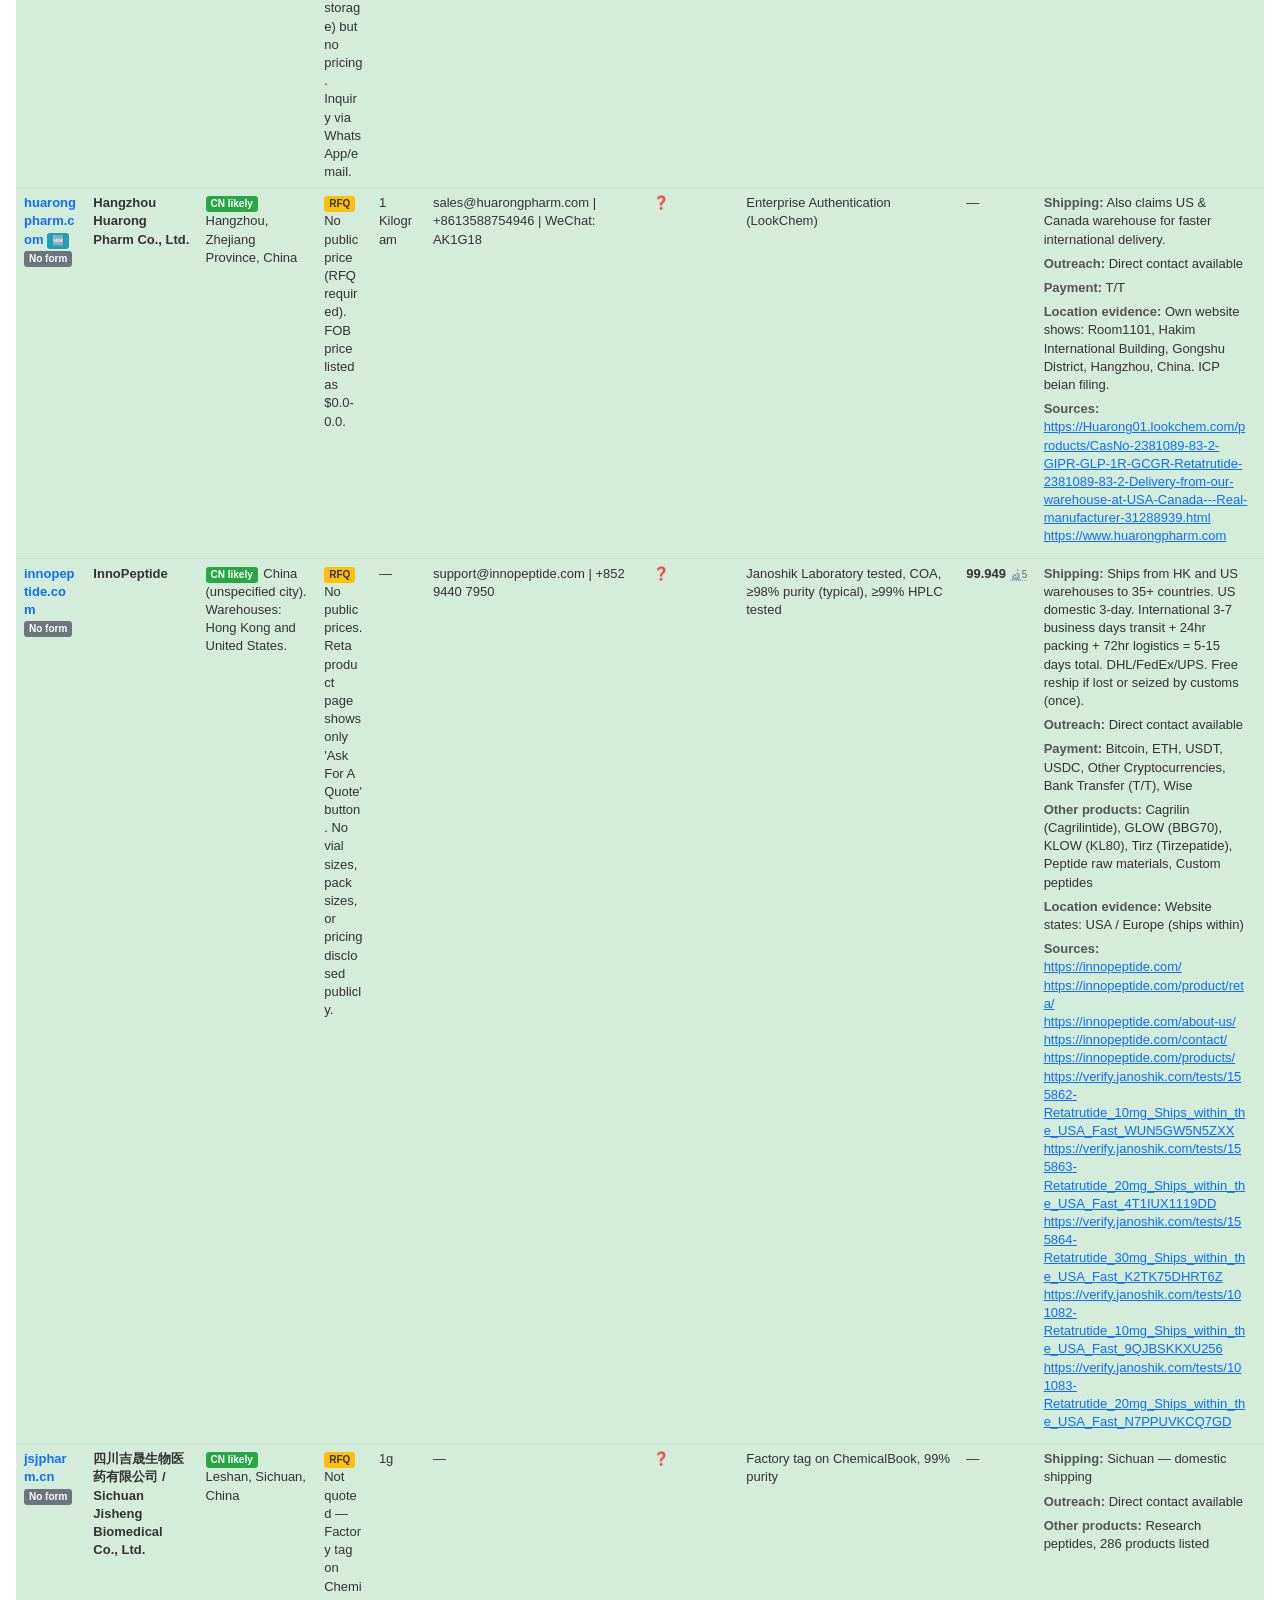
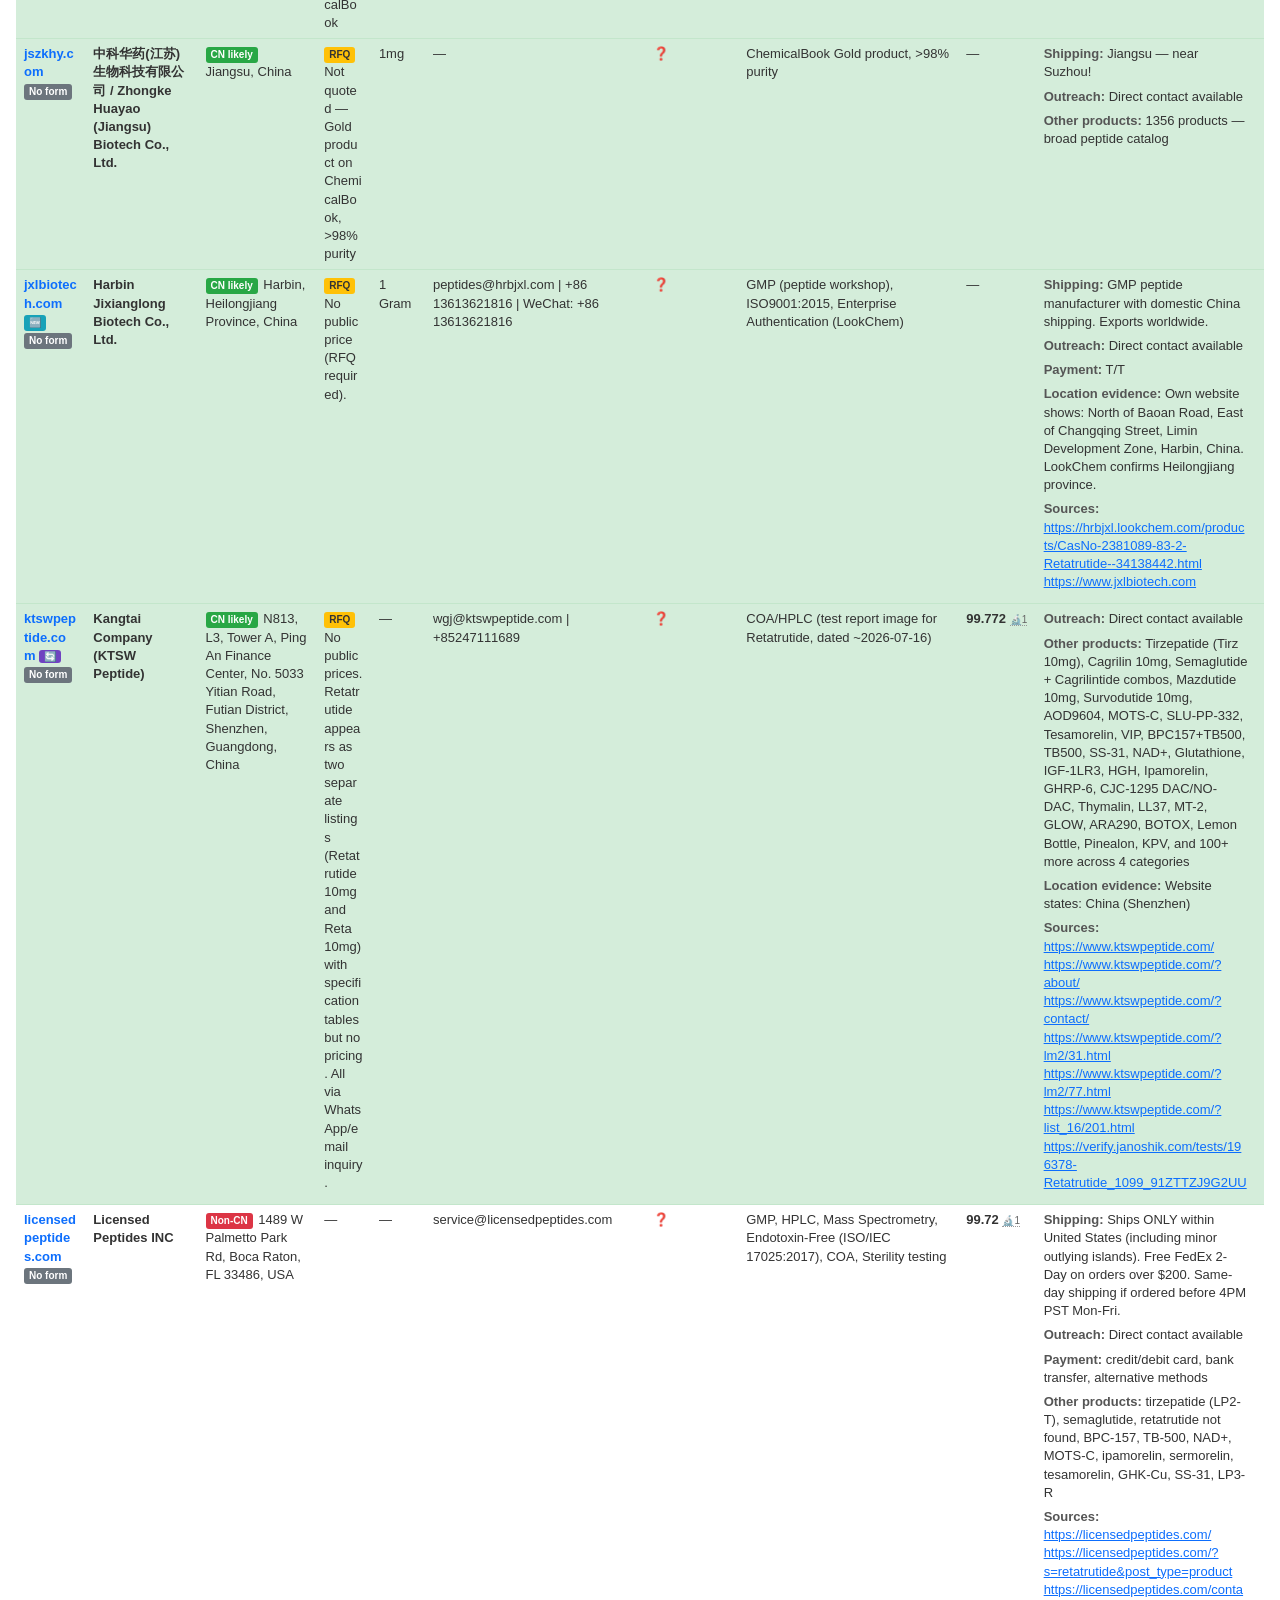
==== commit af1029df: "Document aurobiopeptide-novapeptide link: shared WhatsApp +86 19103245495" ====
--- a/retatrutide-suppliers.html
+++ b/retatrutide-suppliers.html
@@ -60,6 +60,7 @@
 .featured-row { background: #fff8dc !important; outline: 2px solid #ffc107; outline-offset: -2px; }
 .featured-row td { border-bottom-color: #ffc107; }
 .featured-badge { background: #ff8c00; color: #fff; font-size: 11px; padding: 2px 8px; border-radius: 4px; font-weight: 700; margin-left: 4px; vertical-align: middle; white-space: nowrap; }
+.related-badge { background: #6f42c1; color: #fff; font-size: 10px; padding: 1px 5px; border-radius: 3px; font-weight: 600; margin-right: 2px; cursor: help; }
 .batch-badge { background: #6f42c1; color: #fff; font-size: 10px; padding: 1px 5px; border-radius: 3px; cursor: help; }
 .domain-link { font-weight: 600; color: #0d6efd; text-decoration: none; }
 .domain-link:hover { text-decoration: underline; }
@@ -141,8 +142,10 @@
     shipping_notes: "Global shipping mentioned on homepage; claims 50+ countries served. Ships to Southeast Asia, Middle East, Europe, South America, Africa. Domestic China shipping implied by Shenzhen base.",
     payment: "Credit/Debit cards, SEPA, Visa/Mastercard, WeChat Pay",
     batch_group: "",
+    related_domain: "novapeptide.shop",
+    relationship_note: "Shared publicly listed WhatsApp (+86 19103245495); ownership unverified",
     other_products: "Semaglutide, Tirzepatide, BPC-157, TB-500, Tesamorelin, Cagrilintide, GHK-Cu, NAD+, Glutathione, MOTS-c, Ipamorelin, LL-37, AOD-9604, Oxytocin Acetate, SNAP-8, Hyaluronic Acid, KLOW Blend, BAC Water",
-    notes: "Active conversation 2026-07-24. Quoted ¥1,730 (60mg×10 vials delivered Suzhou). Asked for COA/HPLC-MS. Has Janoshik test 157288 (RT20, 99.87%). Legitimate vendor — Shenzhen address, card payments, real COA library. Waiting on batch COA for 60mg before ordering. Payment: WeChat Pay accepted..",
+    notes: "Active conversation 2026-07-24. Quoted ¥1,730 (60mg×10 vials delivered Suzhou). Asked for COA/HPLC-MS. Has Janoshik test 157288 (RT20, 99.87%). Shenzhen address, card payments, real COA library. Waiting on batch COA for 60mg. Linked contact: novapeptide.shop uses the same publicly listed WhatsApp number (+86 191 0324 5495); relationship/ownership unverified.",
     outreach_status: "contacted",
     outreach_detail: "Active — in discussion",
     source_urls: ["https://www.aurobiopeptide.com/", "https://www.aurobiopeptide.com/shop/", "https://www.aurobiopeptide.com/product/retarutide/", "https://www.aurobiopeptide.com/about-us/", "https://www.aurobiopeptide.com/faqs-2/", "https://www.aurobiopeptide.com/contact-2/", "https://verify.janoshik.com/tests/157288-RT20_PQSMTQNEHEKC"],
@@ -1205,8 +1208,10 @@
     shipping_notes: "Express special line, door to door including customs clearance. Claims 7-15 days delivery. Reship if parcel lost. Worldwide shipping badge on site.",
     payment: "Western Union, T/T (bank transfer), BTC (Bitcoin), PayPal",
     batch_group: "",
+    related_domain: "aurobiopeptide.com",
+    relationship_note: "Shared publicly listed WhatsApp (+86 19103245495); ownership unverified",
     other_products: "tirzepatide, semaglutide, cagrilintide, TB-500, tesamorelin, and 3 other peptide products listed",
-    notes: "Contacted 2026-07-24. Waiting on reply.",
+    notes: "Contacted 2026-07-24. Waiting on reply. Linked contact: aurobiopeptide.com shares the same publicly listed WhatsApp number (+86 19103245495); relationship unverified.",
     outreach_status: "contacted",
     outreach_detail: "Contacted — waiting on reply",
     source_urls: ["https://novapeptide.shop/", "https://novapeptide.shop/product/retarutide/", "https://novapeptide.shop/contact/", "https://novapeptide.shop/products/", "https://verify.janoshik.com/tests/157289-RT20_4J2EREUANXUS"],
@@ -2197,6 +2202,10 @@
       domainHtml += ` <span class="badge badge-captcha" title="${escapeHtml(s.outreach_detail)}">🔐 CAPTCHA</span>`;
     } else if (s.outreach_status === 'no_form') {
       domainHtml += ` <span class="badge badge-no-form" title="${escapeHtml(s.outreach_detail)}">No form</span>`;
+    }
+    // Shared contact badge
+    if (s.related_domain) {
+      domainHtml += ` <a class="related-badge" href="https://${s.related_domain}" target="_blank" rel="noopener" title="Shared WhatsApp contact with ${s.related_domain}; ownership unverified. ${escapeHtml(s.relationship_note || '')}">🔗 ${s.related_domain}</a>`;
     }
     if (s.shipping_notes) detailBlocks.push(`<div class="detail-block"><span class="detail-label">Shipping:</span> ${escapeHtml(s.shipping_notes)}</div>`);
     if (s.outreach_detail) detailBlocks.push(`<div class="detail-block"><span class="detail-label">Outreach:</span> ${escapeHtml(s.outreach_detail)}</div>`);
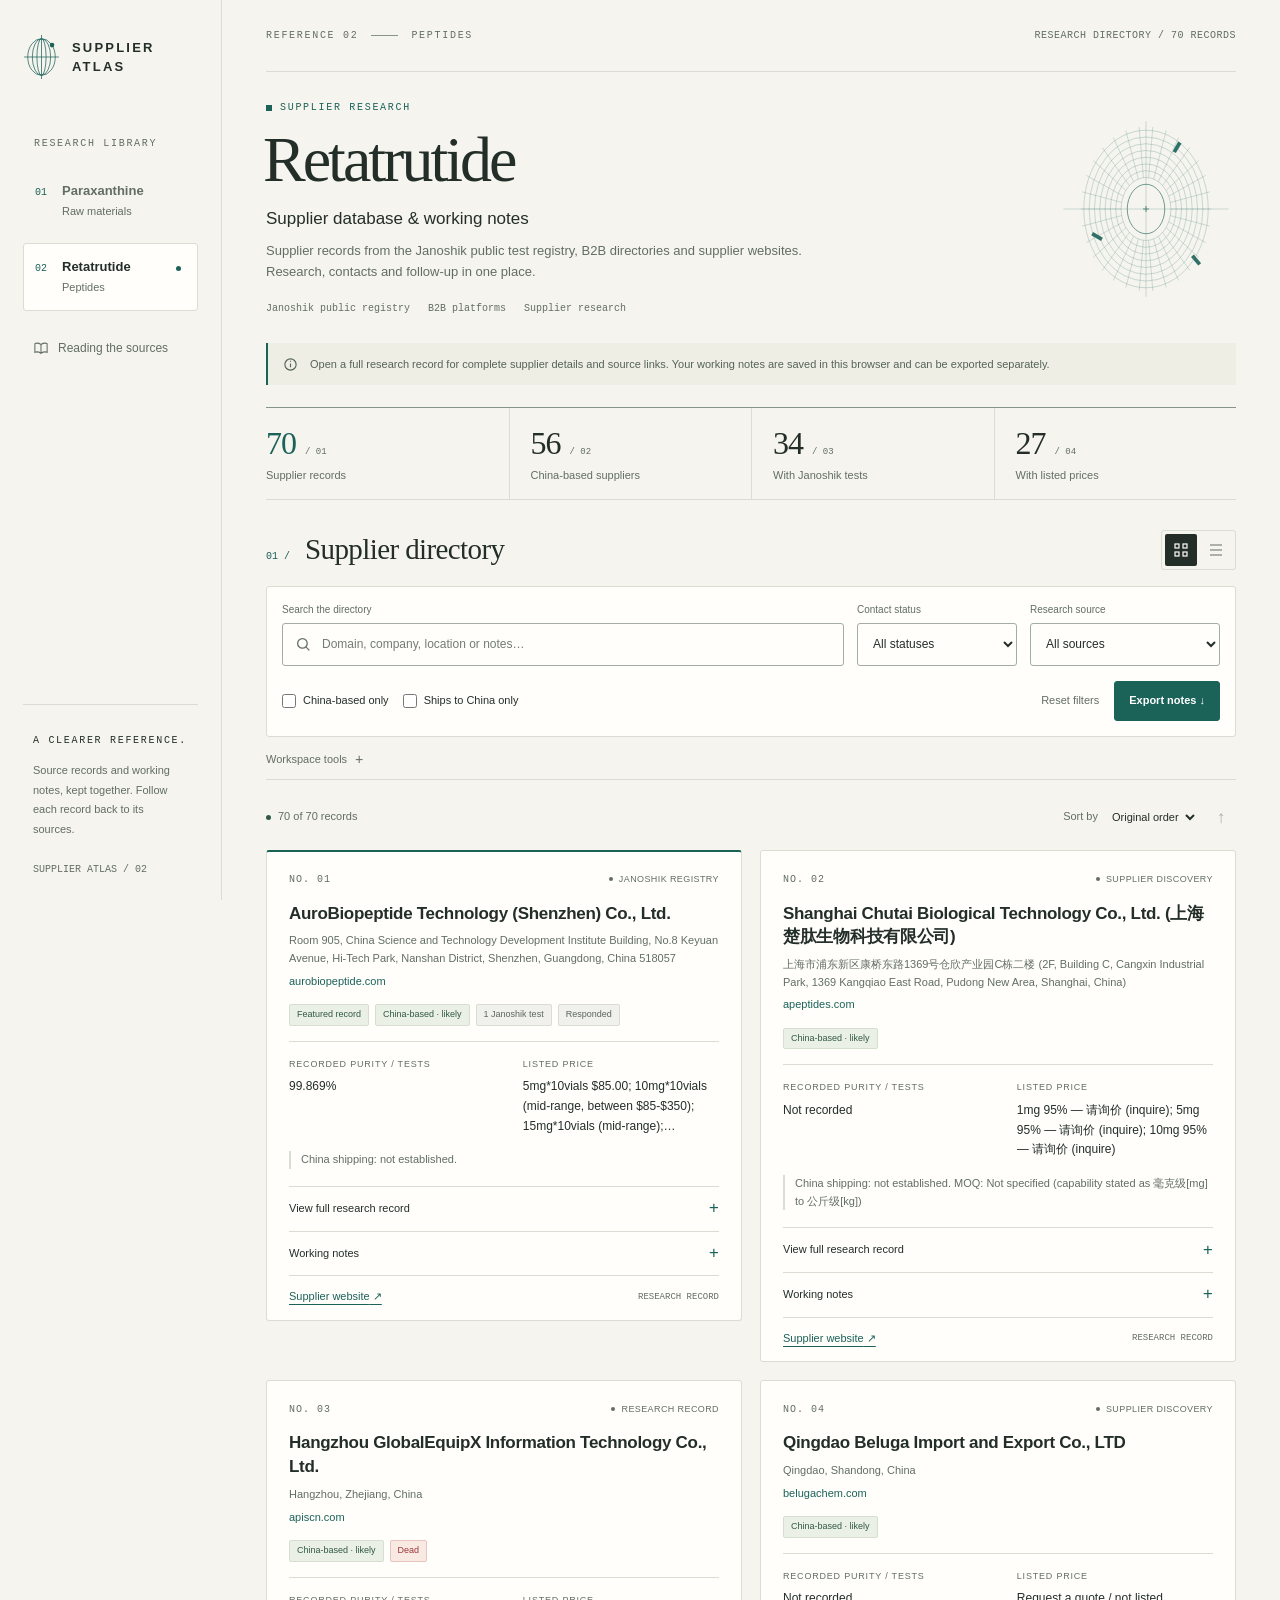
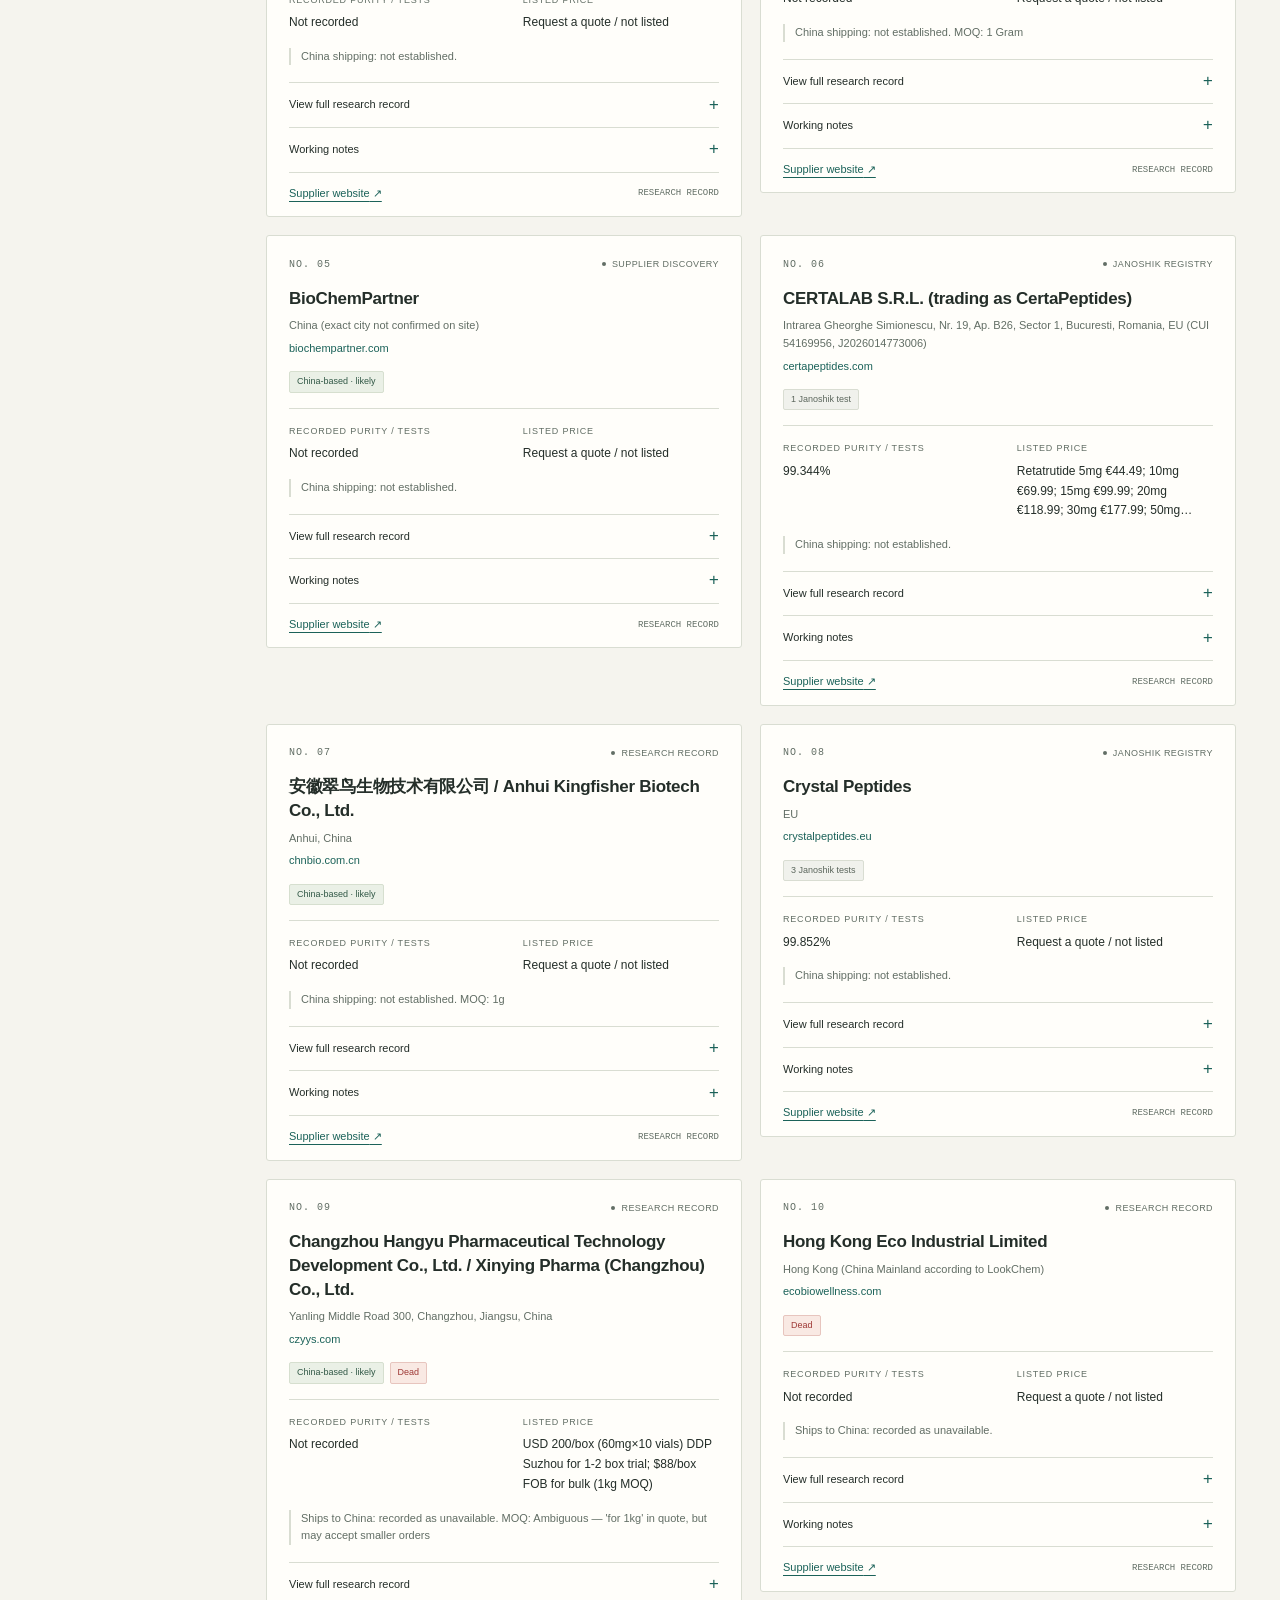
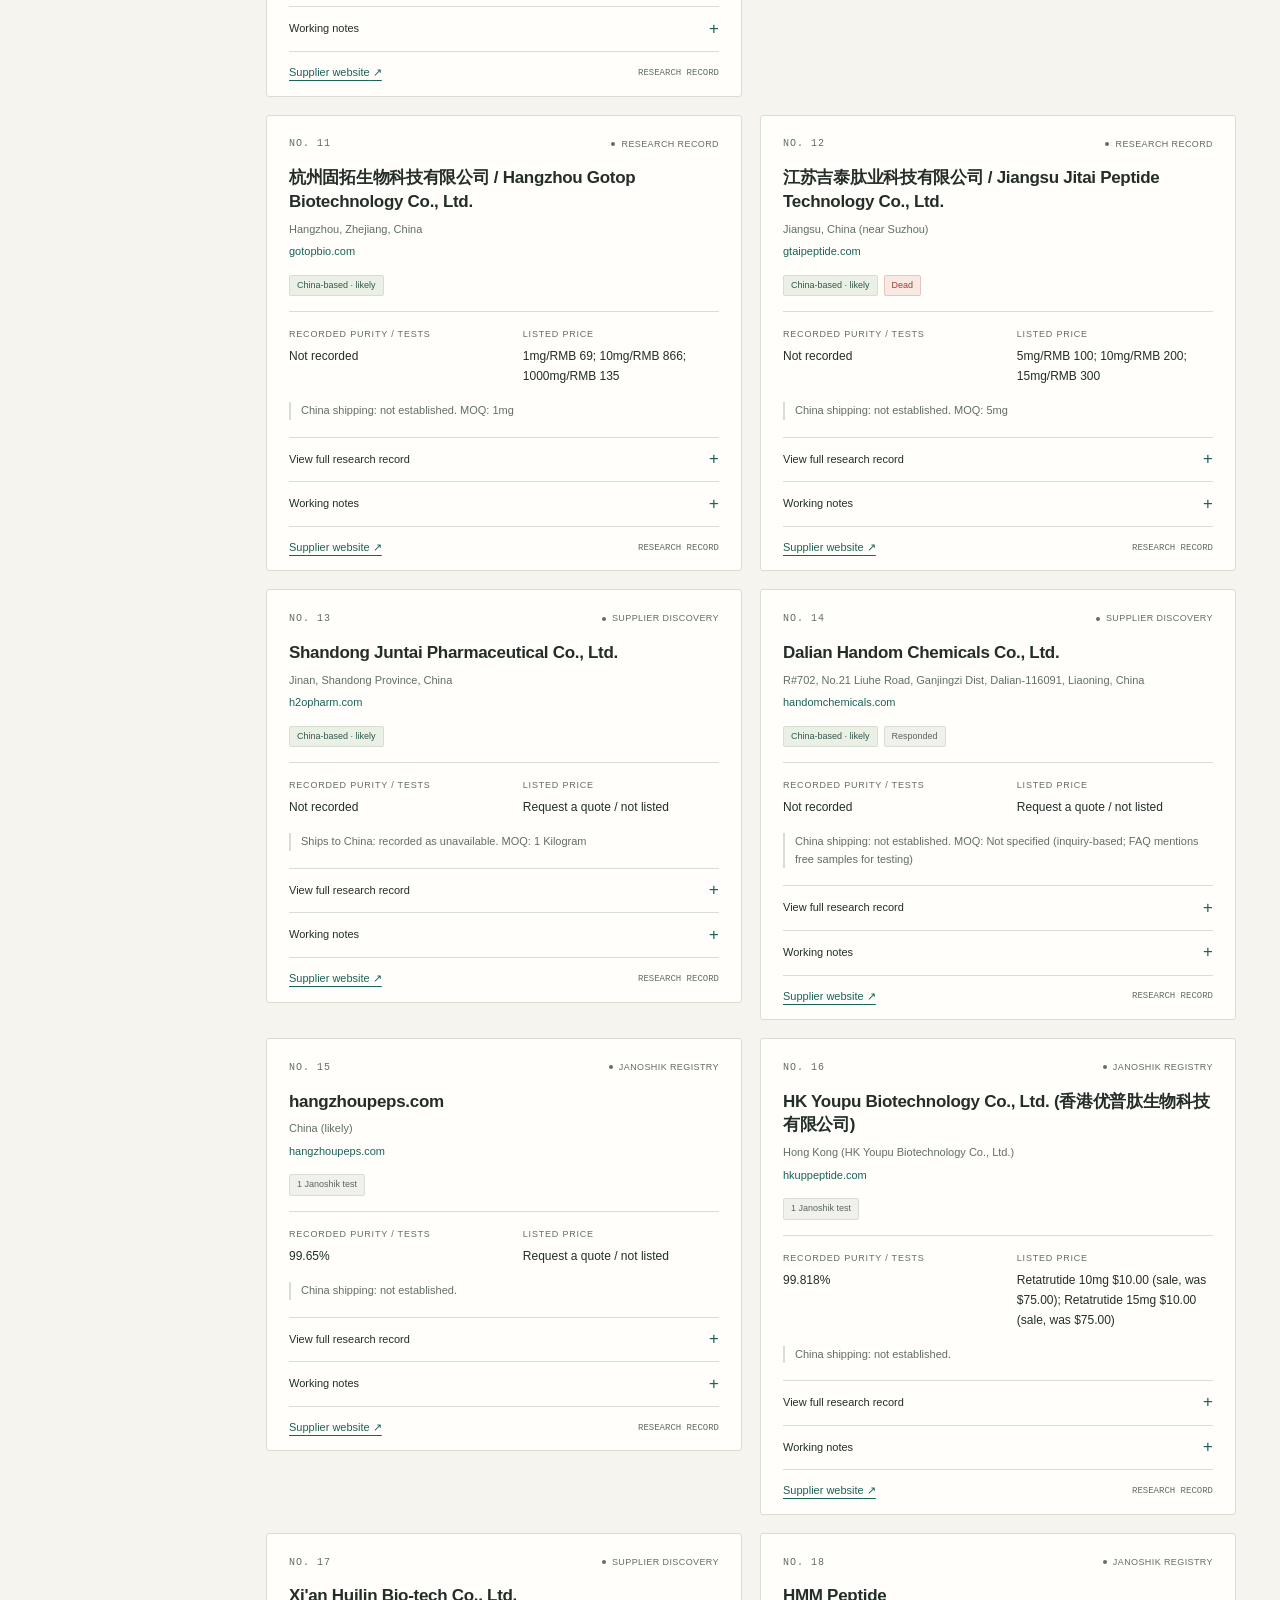
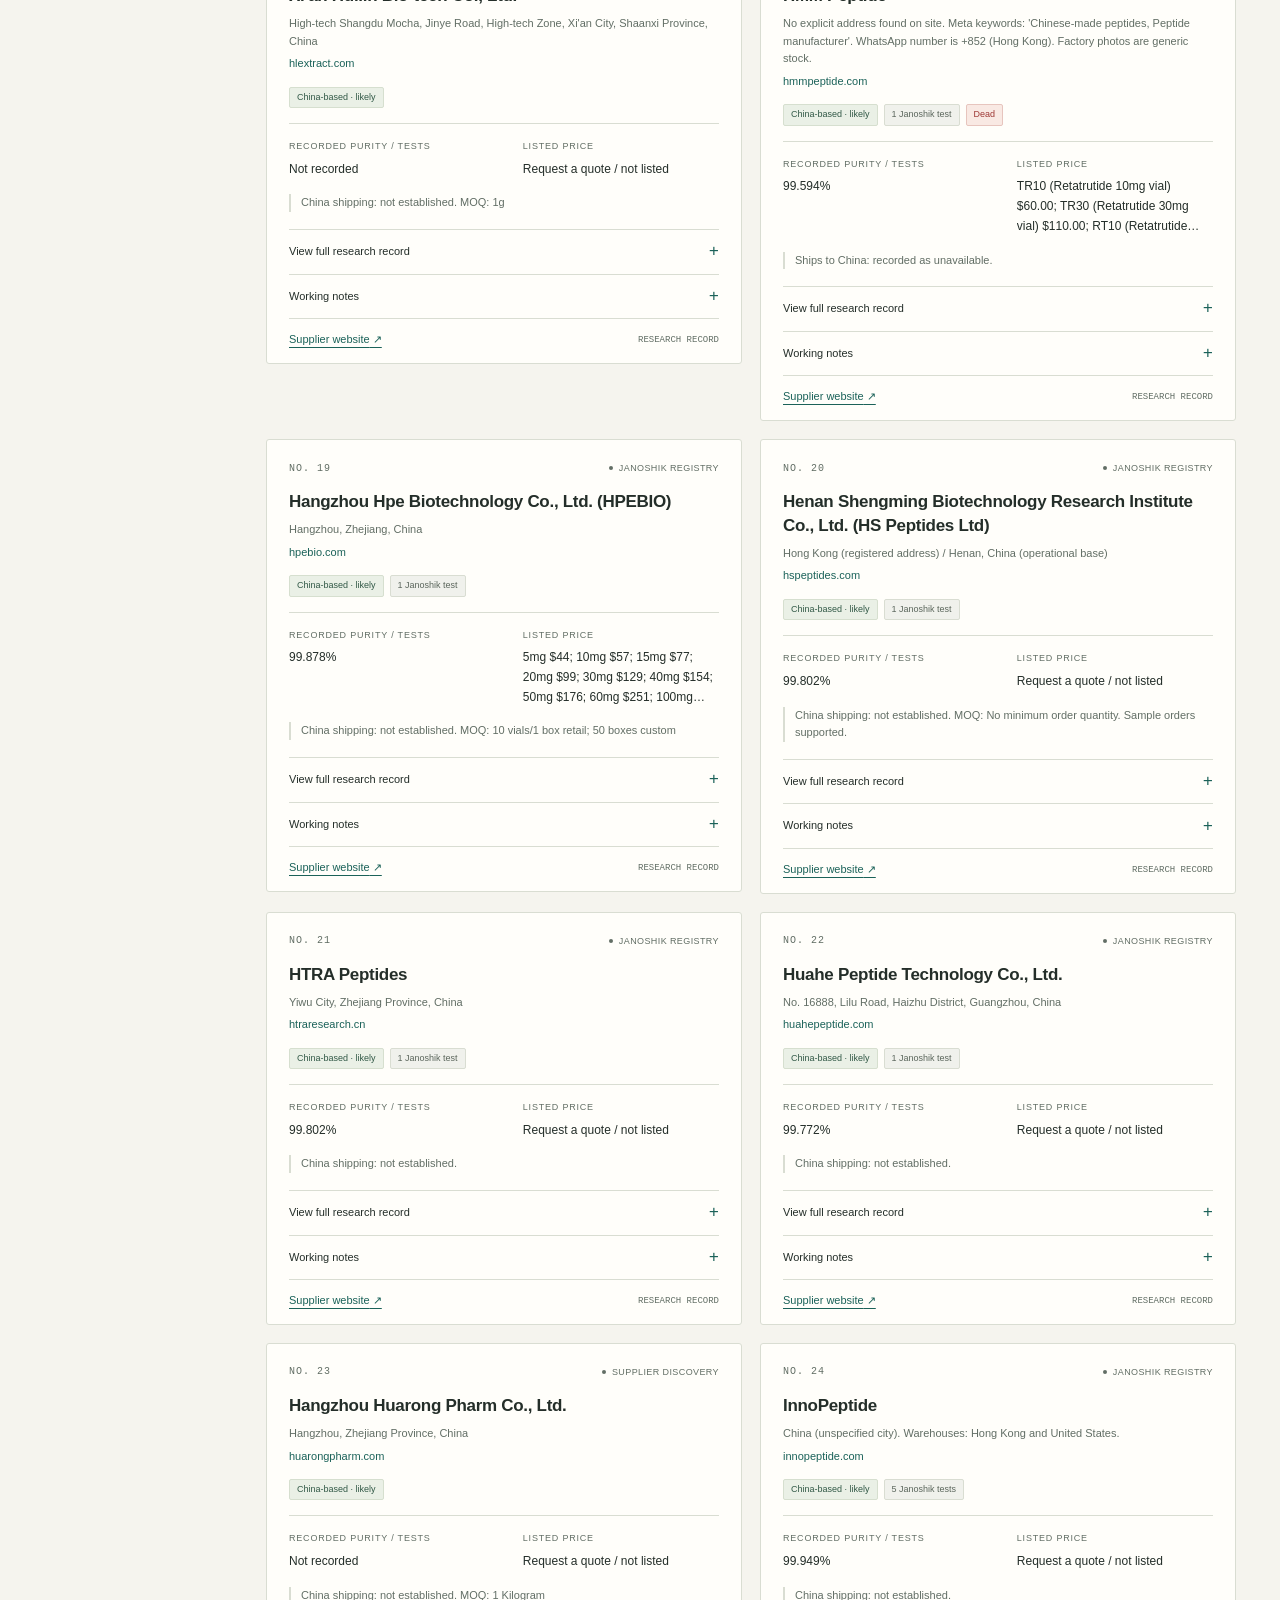
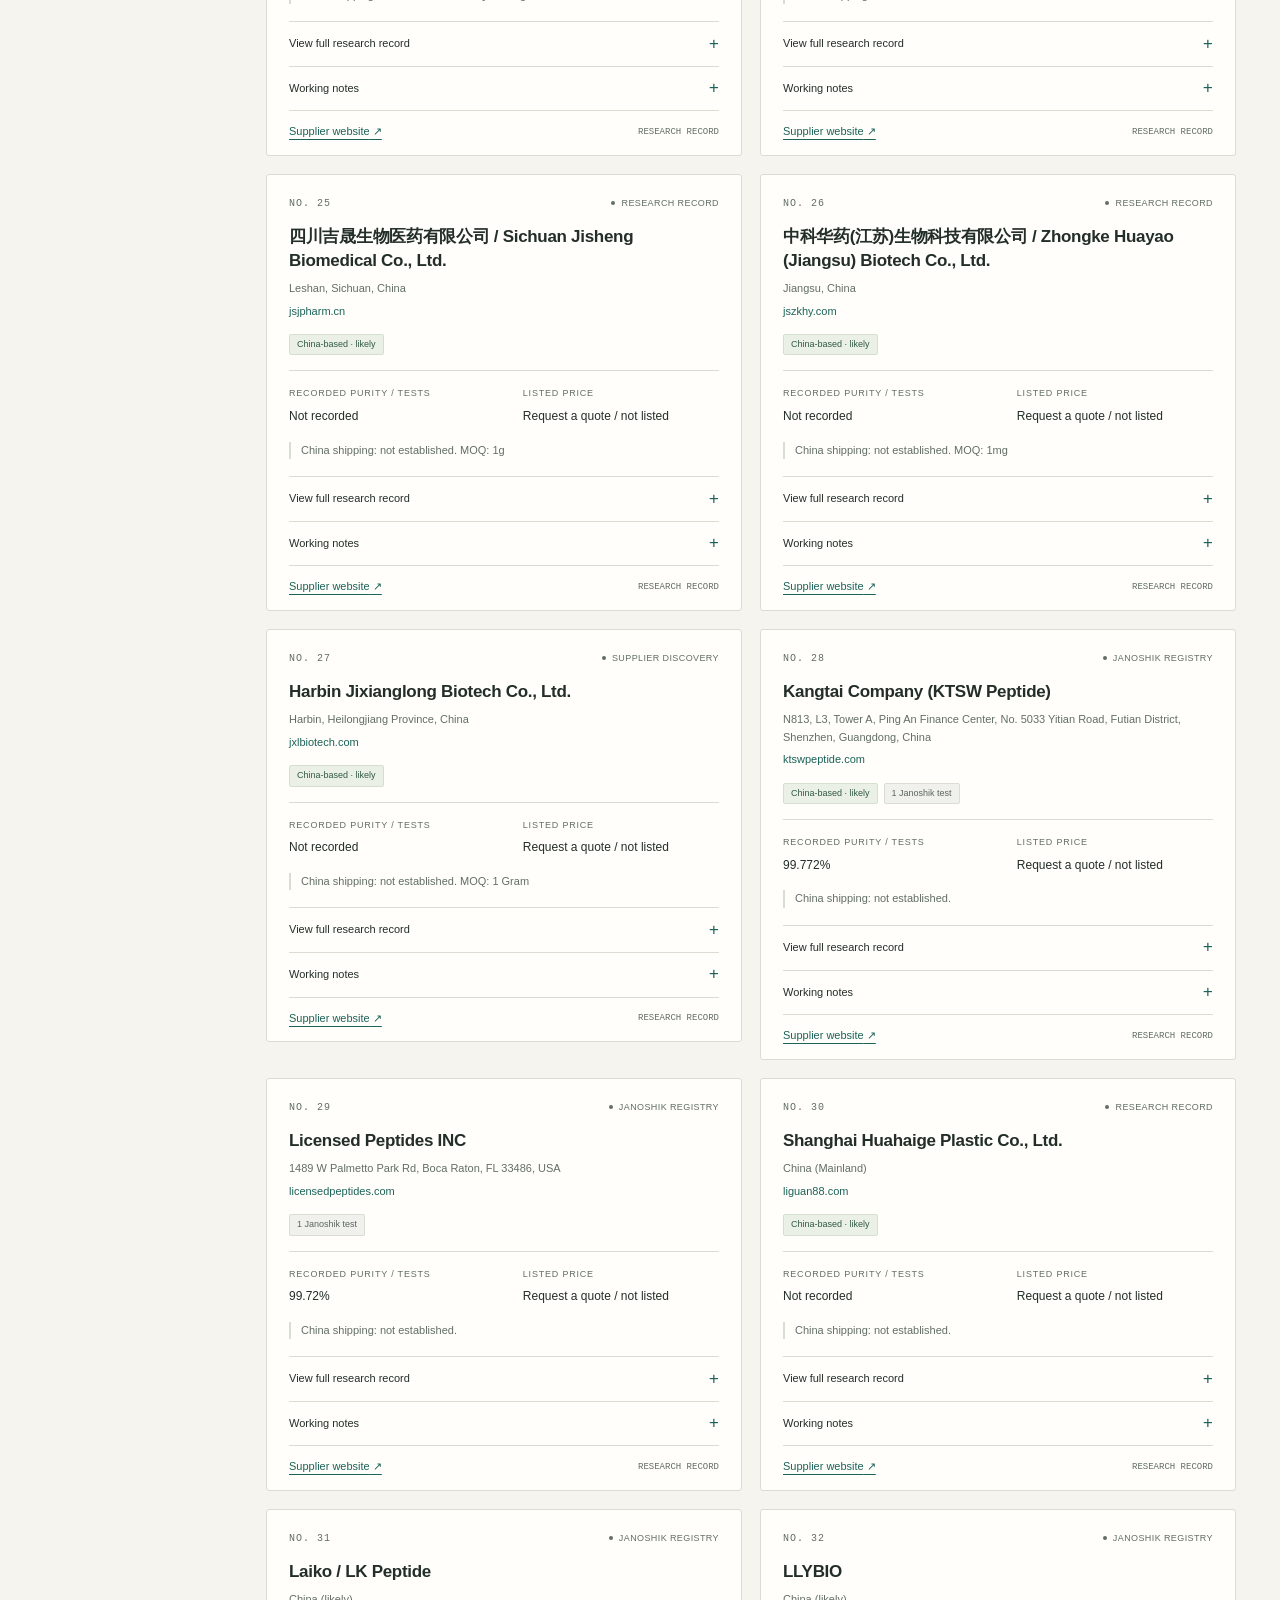
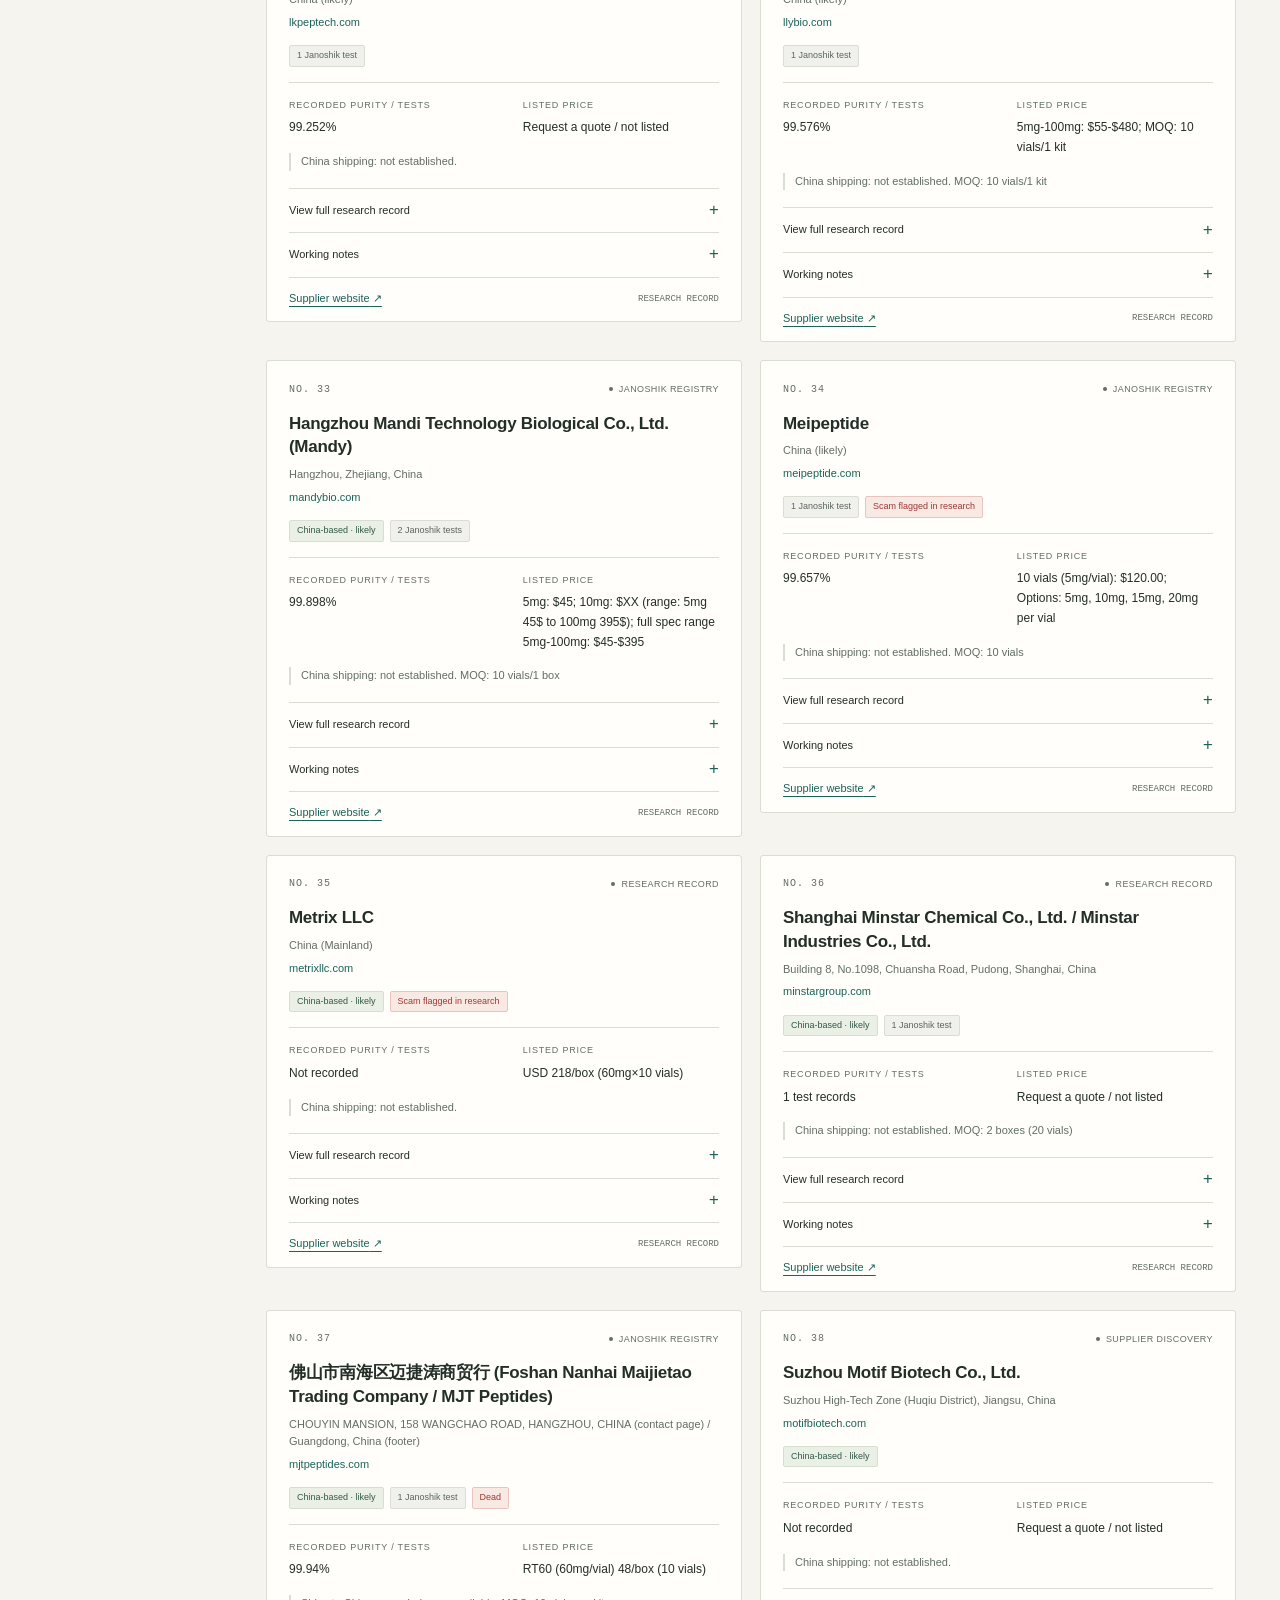
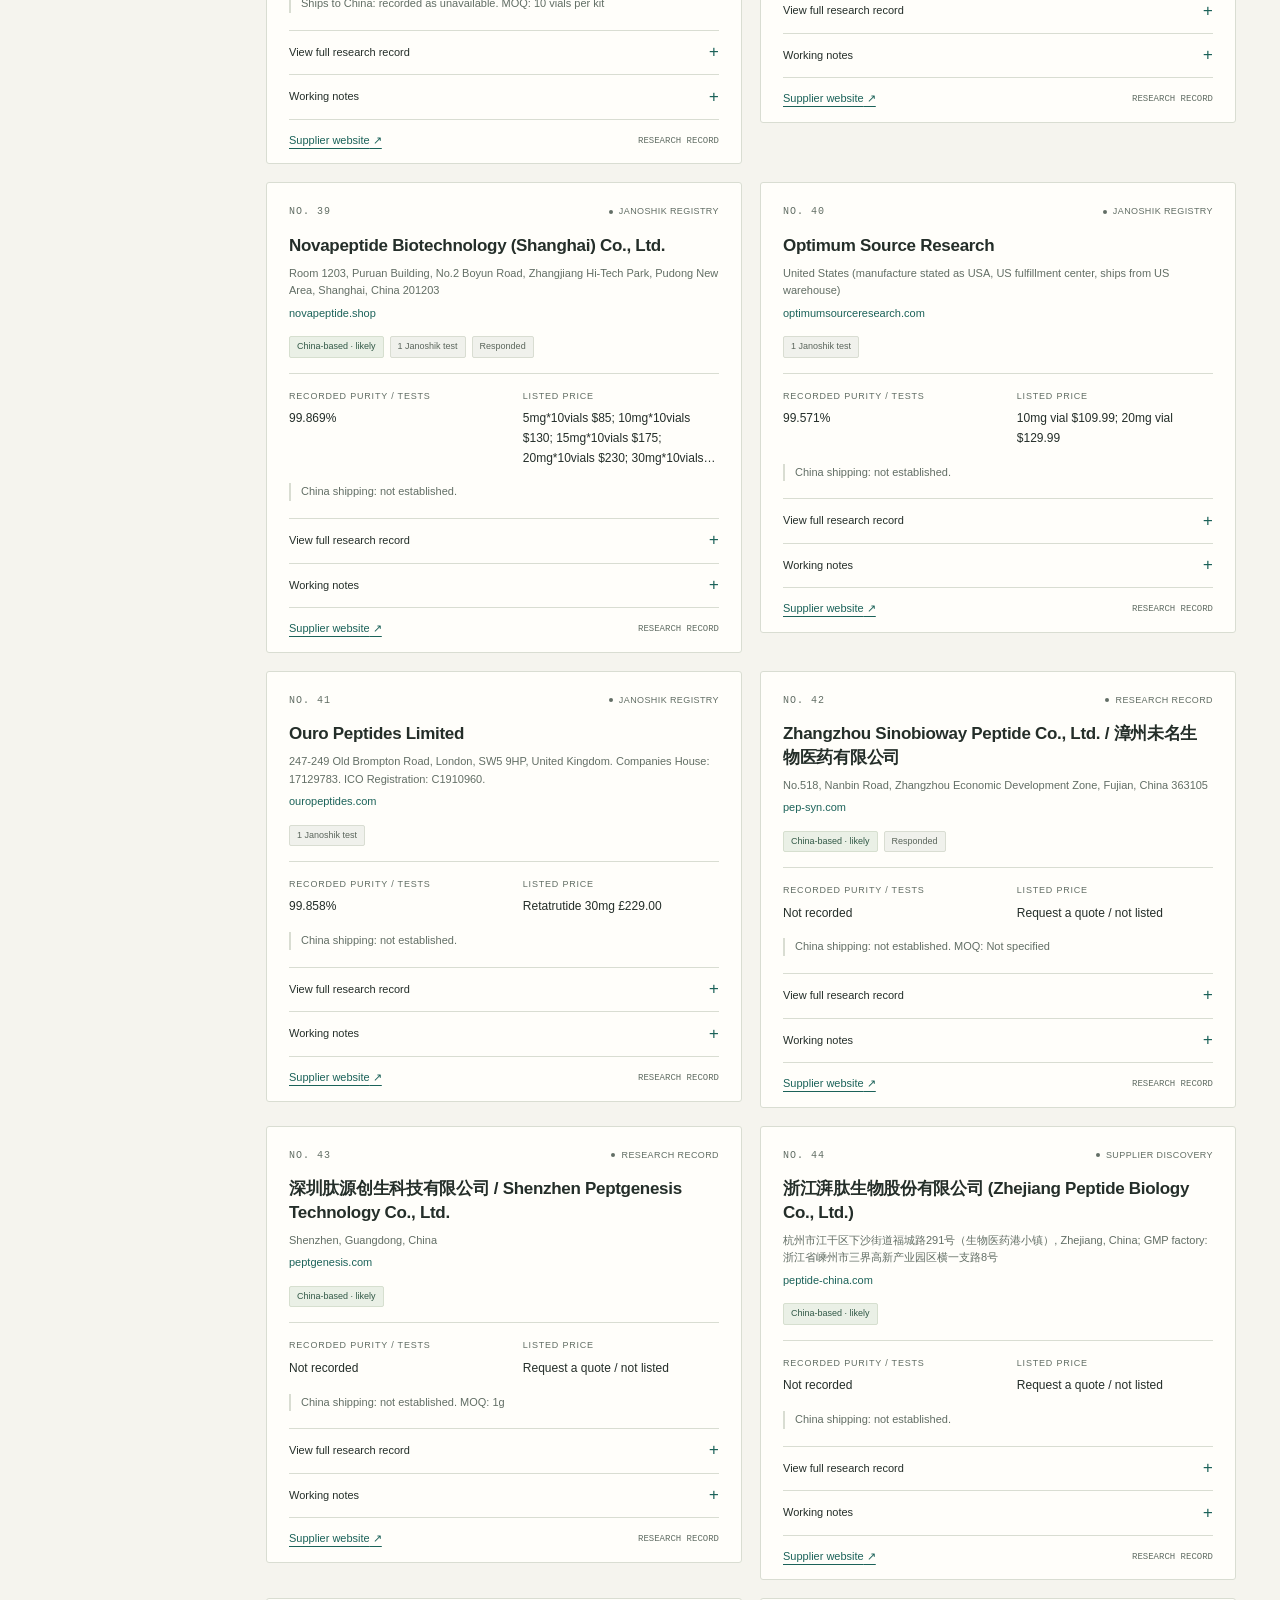
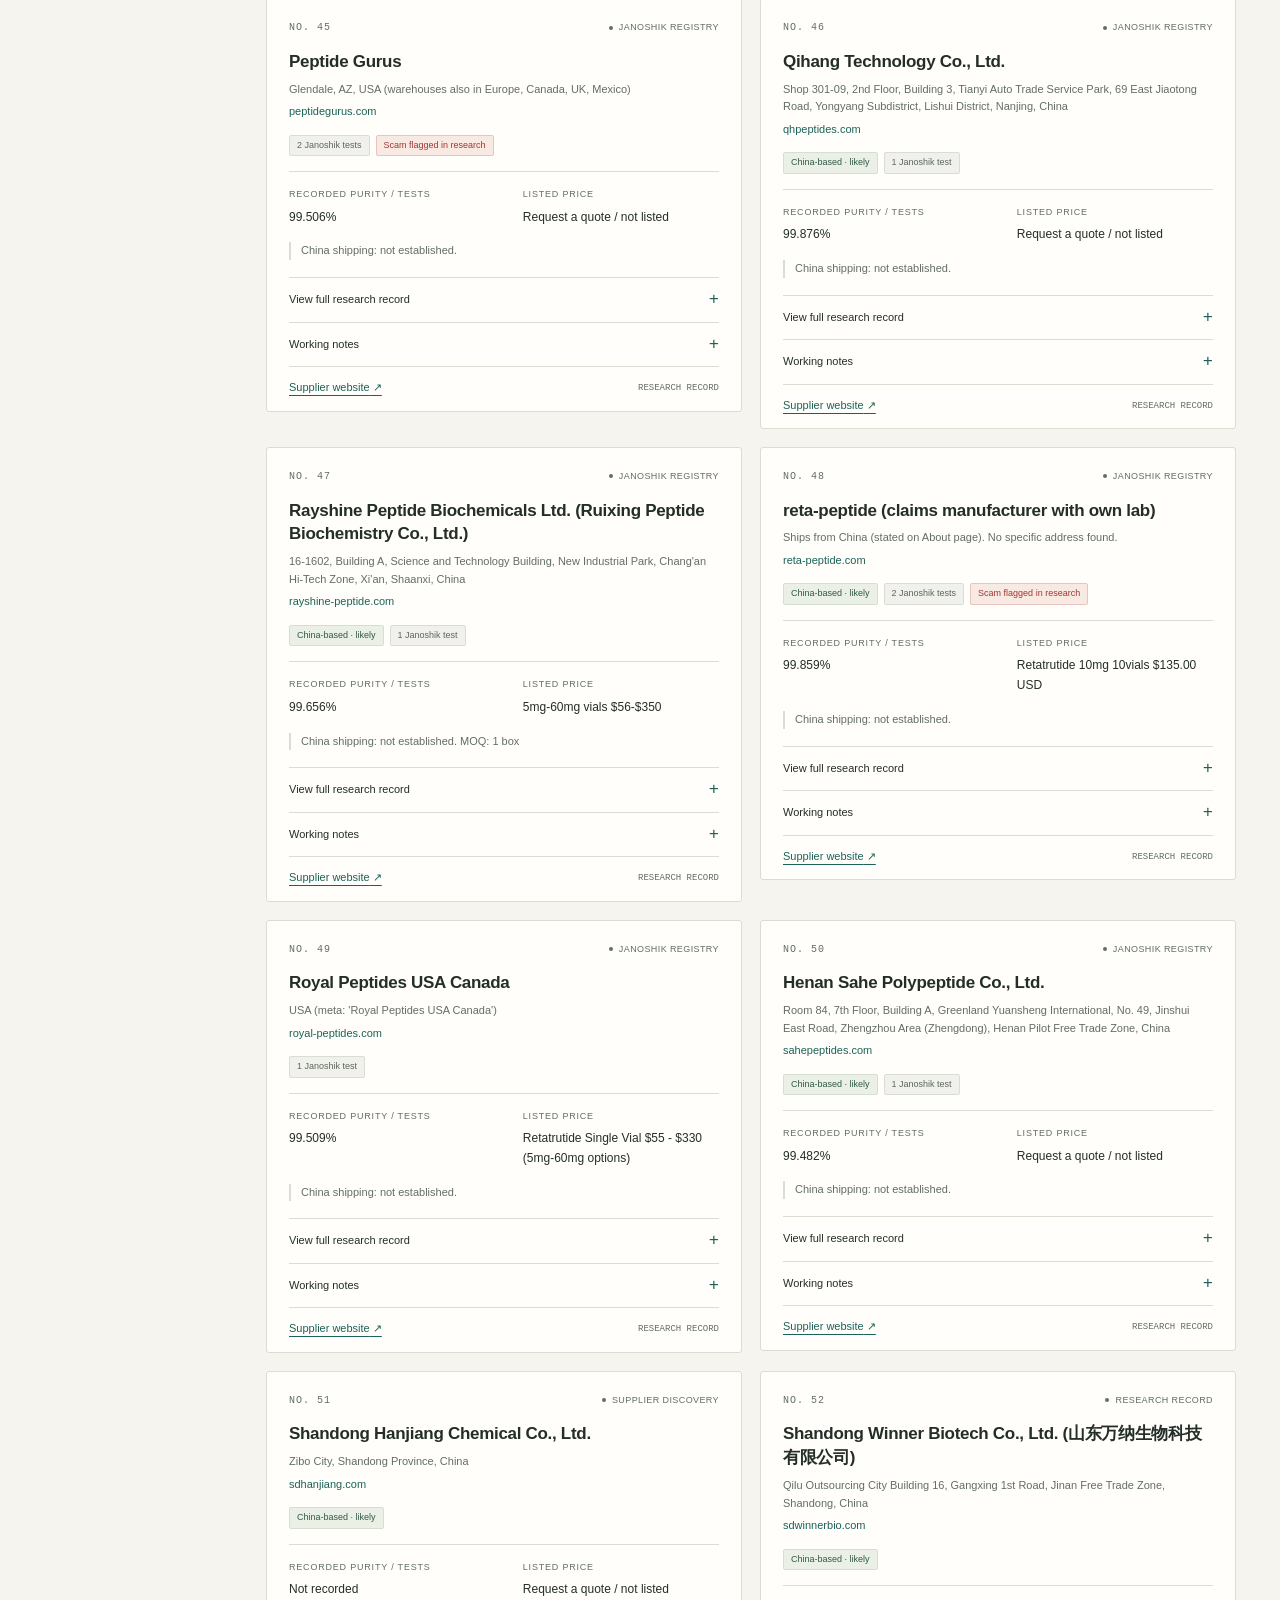
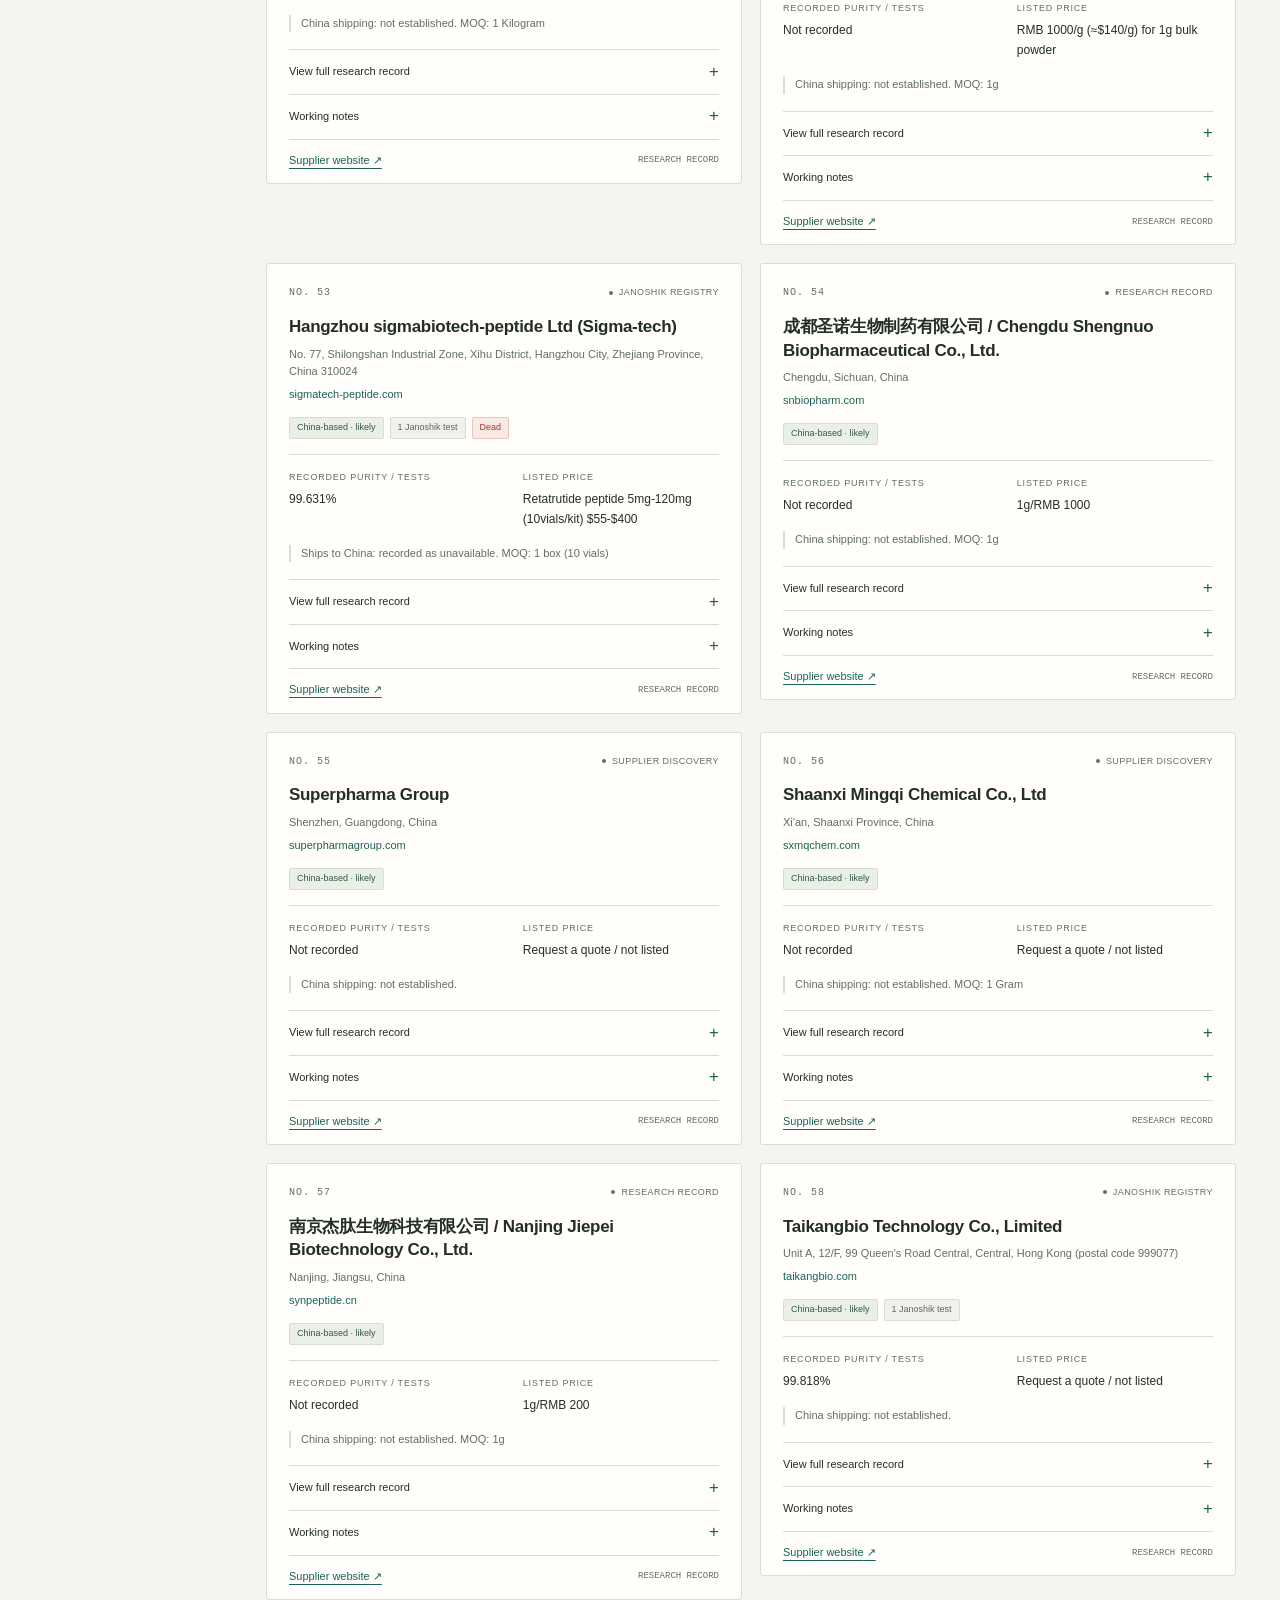
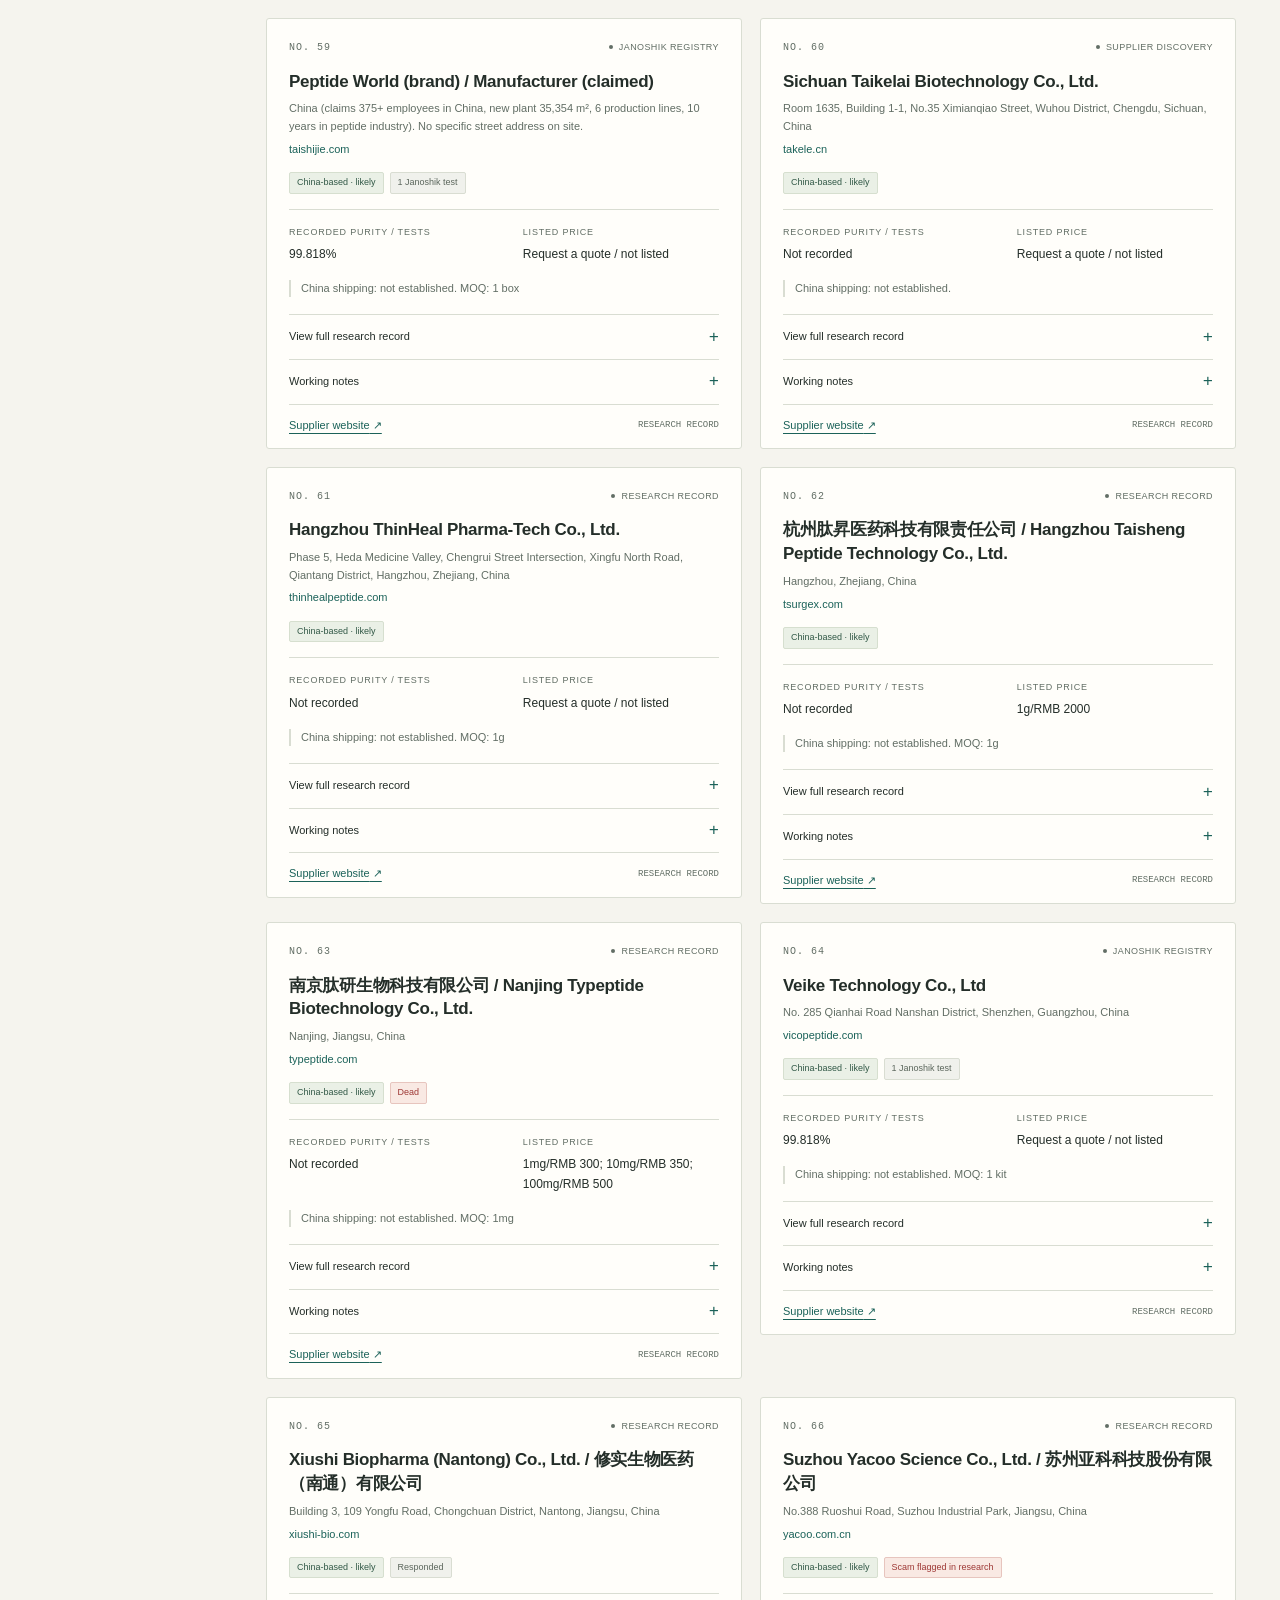
==== commit ac447769: "Redesign Retatrutide directory with Supplier Atlas from Stitch" ====
--- a/retatrutide-suppliers.html
+++ b/retatrutide-suppliers.html
@@ -1,2383 +1,48 @@
-<!DOCTYPE html>
+<!doctype html>
 <html lang="en">
 <head>
-<meta charset="UTF-8">
-<meta name="viewport" content="width=device-width, initial-scale=1.0">
-<title>Retatrutide Supplier Database</title>
-<style>
-:root {
-  --cn-green: #d4edda;
-  --cn-border: #c3e6cb;
-  --non-cn-red: #f8d7da;
-  --non-cn-border: #f5c6cb;
-  --table-stripe: #f8f9fa;
-  --header-bg: #212529;
-  --accent: #0d6efd;
-}
-* { box-sizing: border-box; margin: 0; padding: 0; }
-body { font-family: -apple-system,BlinkMacSystemFont,'Segoe UI',Roboto,sans-serif; font-size: 13px; line-height: 1.4; padding: 16px; background: #fff; color: #333; }
-h1 { font-size: 20px; margin-bottom: 4px; }
-.subtitle { color: #666; font-size: 13px; margin-bottom: 12px; }
-.stats-bar { display: flex; gap: 12px; flex-wrap: wrap; margin-bottom: 12px; }
-.stat { background: #e9ecef; padding: 4px 10px; border-radius: 4px; font-size: 12px; }
-.stat.cn { background: var(--cn-green); }
-.controls { display: flex; gap: 8px; flex-wrap: wrap; align-items: center; margin-bottom: 8px; }
-.controls input, .controls select, .controls button { font-size: 13px; padding: 4px 8px; border: 1px solid #ccc; border-radius: 4px; }
-.controls button { background: #0d6efd; color: #fff; border: none; cursor: pointer; }
-.controls button:hover { background: #0b5ed7; }
-.controls label { display: flex; align-items: center; gap: 4px; font-size: 12px; cursor: pointer; }
-table { border-collapse: collapse; width: 100%; white-space: nowrap; }
-th { background: var(--header-bg); color: #fff; padding: 6px 8px; text-align: left; font-weight: 600; cursor: pointer; position: relative; user-select: none; font-size: 12px; }
-th::after { content: ' ↕'; opacity: 0.3; }
-th.sorted-asc::after { content: ' ▲'; opacity: 1; }
-th.sorted-desc::after { content: ' ▼'; opacity: 1; }
-th:hover { background: #343a40; }
-td { padding: 6px 8px; border-bottom: 1px solid #dee2e6; vertical-align: top; white-space: normal; overflow-wrap: anywhere; }
-tr.cn { background: var(--cn-green); }
-tr.cn td { border-color: var(--cn-border); }
-tr.non-cn { background: #fff; }
-tr.no-cn-ship { background: var(--non-cn-red) !important; }
-tr.no-cn-ship td { border-color: var(--non-cn-border); }
-tr.hidden { display: none; }
-tr:hover { filter: brightness(0.97); }
-td.notes-cell, td.details-cell { min-width: 220px; white-space: normal; overflow-wrap: anywhere; }
-.detail-label { color: #555; font-weight: 600; }
-.detail-block { margin-bottom: 6px; }
-.source-link { color: #0d6efd; display: block; overflow-wrap: anywhere; }
-td textarea { width: 160px; height: 36px; font-size: 11px; border: 1px solid #ccc; border-radius: 3px; padding: 2px 4px; resize: vertical; }
-td textarea:focus { border-color: var(--accent); outline: none; box-shadow: 0 0 0 2px rgba(13,110,253,0.15); }
-select.status { font-size: 11px; padding: 1px 4px; border-radius: 3px; border: 1px solid #ccc; }
-.badge { display: inline-block; font-size: 10px; padding: 1px 5px; border-radius: 3px; font-weight: 600; margin-right: 2px; }
-.badge-contacted { background: #198754; color: #fff; }
-.badge-captcha { background: #fd7e14; color: #fff; }
-.badge-no-form { background: #6c757d; color: #fff; }
-.badge-cn { background: #28a745; color: #fff; }
-.badge-not-cn { background: #dc3545; color: #fff; }
-.badge-ship { background: #17a2b8; color: #fff; }
-.badge-rfq { background: #ffc107; color: #333; }
-.badge-test { font-size: 10px; color: #666; cursor: help; border-bottom: 1px dotted #999; }
-.badge-recommended { background: #ffc107; color: #333; font-size: 10px; padding: 1px 5px; border-radius: 3px; font-weight: 700; margin-right: 2px; }
-.featured-row { background: #fff8dc !important; outline: 2px solid #ffc107; outline-offset: -2px; }
-.featured-row td { border-bottom-color: #ffc107; }
-.featured-badge { background: #ff8c00; color: #fff; font-size: 11px; padding: 2px 8px; border-radius: 4px; font-weight: 700; margin-left: 4px; vertical-align: middle; white-space: nowrap; }
-.related-badge { background: #6f42c1; color: #fff; font-size: 10px; padding: 1px 5px; border-radius: 3px; font-weight: 600; margin-right: 2px; cursor: help; }
-.batch-badge { background: #6f42c1; color: #fff; font-size: 10px; padding: 1px 5px; border-radius: 3px; cursor: help; }
-.domain-link { font-weight: 600; color: #0d6efd; text-decoration: none; }
-.domain-link:hover { text-decoration: underline; }
-.ex-import { margin-top: 8px; display: flex; gap: 8px; align-items: center; }
-.ex-import button { font-size: 12px; padding: 3px 10px; }
-.toast { position: fixed; bottom: 20px; right: 20px; background: #333; color: #fff; padding: 8px 16px; border-radius: 6px; font-size: 13px; opacity: 0; transition: opacity 0.3s; pointer-events: none; z-index: 999; }
-.toast.show { opacity: 1; }
-@media (max-width: 800px) { td, th { white-space: normal; } td textarea { width: 100px; } }
-</style>
+  <meta charset="utf-8">
+  <meta name="viewport" content="width=device-width, initial-scale=1">
+  <meta name="description" content="Supplier records from the Janoshik public test registry, B2B directories and supplier websites. Research, contacts and follow-up in one place.">
+  <meta name="referrer" content="no-referrer">
+  <meta name="theme-color" content="#f5f4ee">
+  <title>Retatrutide Supplier Database — Supplier Atlas</title>
+  <link rel="icon" href="data:,">
+  <link rel="stylesheet" href="tokens.css?v=atlas-1">
+  <link rel="stylesheet" href="styles.css?v=atlas-1">
+  <script src="data.js?v=atlas-1" defer></script>
+  <script src="app.js?v=atlas-1" defer></script>
 </head>
-<body>
-<h1>🧪 Retatrutide Supplier Database</h1>
-<p class="subtitle">Curated database of Retatrutide suppliers from the Janoshik public test registry, B2B platforms (LookChem, ChemicalBook), and live web research. Filter by China-based for domestic shipping.</p>
-
-<div class="stats-bar" id="stats-bar"></div>
-
-<div class="controls">
-  <input type="text" id="search" placeholder="Search domain, company, location..." style="flex:1;min-width:160px;">
-  <label><input type="checkbox" id="chinaOnly"> China-based only</label>
-  <label><input type="checkbox" id="shipChinaOnly"> Ships to China only</label>
-  <select id="statusFilter">
-    <option value="">All statuses</option>
-    <option value="contacted">📩 Responded</option>
-    <option value="replied">💬 In conversation</option>
-    <option value="ordered">📦 Shipped</option>
-    <option value="dead">⛔ Dead</option>
-  </select>
-  <button onclick="downloadDatabase()">⬇️ Download HTML</button>
-  <button onclick="saveExport()">📥 Export Notes</button>
-  <input type="file" id="importFile" accept=".json" style="display:none" onchange="importNotes(event)">
-  <button onclick="document.getElementById('importFile').click()">📤 Import Notes</button>
-  <button onclick="resetNotes()">🗑️ Reset</button>
-  <span id="rowCount" style="font-size:12px;color:#666;"></span>
-</div>
-
-<div style="overflow-x:auto">
-<table id="table">
-<thead>
-<tr>
-<th data-col="domain">Domain</th>
-<th data-col="company">Company</th>
-<th data-col="china">Location / China</th>
-<th data-col="price">Price</th>
-<th data-col="moq">MOQ</th>
-<th data-col="contact">Contact</th>
-<th data-col="ships">Ships to CN</th>
-<th data-col="certs">Certs</th>
-<th data-col="purity">Janoshik</th>
-<th data-col="details">Details</th>
-<th data-col="notes">Notes</th>
-</tr>
-</thead>
-<tbody id="tbody"></tbody>
-</table>
-<div class="ex-import">
-  <span id="lastSaved" style="font-size:11px;color:#999;"></span>
-</div>
-<div id="toast" class="toast"></div>
-
-<script>
-const SUPPLIERS = [
-  {
-    domain: "aurobiopeptide.com",
-    company: "AuroBiopeptide Technology (Shenzhen) Co., Ltd.",
-    location: "Room 905, China Science and Technology Development Institute Building, No.8 Keyuan Avenue, Hi-Tech Park, Nanshan District, Shenzhen, Guangdong, China 518057",
-    location_evidence: "Website states: China (Shenzhen)",
-    china_based: true,
-    ships_to_china: null,
-    prices: "5mg*10vials $85.00; 10mg*10vials (mid-range, between $85-$350); 15mg*10vials (mid-range); 20mg*10vials (mid-range); 30mg*10vials $350.00",
-    price_notes: "Dropdown pricing from $85 to $350 for kit of 10 vials. Inquiry-based; B2B focused. COA reports for Retatrutide 15mg shown on About Us page.",
-    moq: "",
-    email: "sales@aurobiopeptide.com",
-    whatsapp: "+86 190 4119 0109 (primary), +86 191 0324 5495, +852 9224 8971, +852 4625 1278 (backup)",
-    telegram: "@AuroBioPeptide (also @AuroBioPeptide1)",
-    wechat: "",
-    certs: "COA, HPLC, Third-party testing",
-    purity: "99.869",
-    test_count: 1,
-    shipping_notes: "Global shipping mentioned on homepage; claims 50+ countries served. Ships to Southeast Asia, Middle East, Europe, South America, Africa. Domestic China shipping implied by Shenzhen base.",
-    payment: "Credit/Debit cards, SEPA, Visa/Mastercard, WeChat Pay",
-    batch_group: "",
-    related_domain: "novapeptide.shop",
-    relationship_note: "Shared publicly listed WhatsApp (+86 19103245495); ownership unverified",
-    other_products: "Semaglutide, Tirzepatide, BPC-157, TB-500, Tesamorelin, Cagrilintide, GHK-Cu, NAD+, Glutathione, MOTS-c, Ipamorelin, LL-37, AOD-9604, Oxytocin Acetate, SNAP-8, Hyaluronic Acid, KLOW Blend, BAC Water",
-    notes: "Active conversation 2026-07-24. Quoted ¥1,730 (60mg×10 vials delivered Suzhou). Asked for COA/HPLC-MS. Has Janoshik test 157288 (RT20, 99.87%). Shenzhen address, card payments, real COA library. Waiting on batch COA for 60mg. Linked contact: novapeptide.shop uses the same publicly listed WhatsApp number (+86 191 0324 5495); relationship/ownership unverified.",
-    outreach_status: "contacted",
-    outreach_detail: "Active — in discussion",
-    source_urls: ["https://www.aurobiopeptide.com/", "https://www.aurobiopeptide.com/shop/", "https://www.aurobiopeptide.com/product/retarutide/", "https://www.aurobiopeptide.com/about-us/", "https://www.aurobiopeptide.com/faqs-2/", "https://www.aurobiopeptide.com/contact-2/", "https://verify.janoshik.com/tests/157288-RT20_PQSMTQNEHEKC"],
-    source: "janoshik",
-    reachable: true
-  },
-  {
-    domain: "apeptides.com",
-    company: "Shanghai Chutai Biological Technology Co., Ltd. (上海楚肽生物科技有限公司)",
-    location: "上海市浦东新区康桥东路1369号仓欣产业园C栋二楼 (2F, Building C, Cangxin Industrial Park, 1369 Kangqiao East Road, Pudong New Area, Shanghai, China)",
-    location_evidence: "Full street address on Contact page (生产地址). Shanghai ICP registration (沪ICP备10016655号-2). Shanghai area code 021. Company name includes 上海.",
-    china_based: true,
-    ships_to_china: null,
-    prices: "1mg 95% — 请询价 (inquire); 5mg 95% — 请询价 (inquire); 10mg 95% — 请询价 (inquire)",
-    price_notes: "Listed in RMB but marked 'inquire' (请询价). HPLC and Mass spec provided with each batch.",
-    moq: "Not specified (capability stated as 毫克级[mg] to 公斤级[kg])",
-    email: "sales@apeptide.com",
-    whatsapp: "",
-    telegram: "",
-    wechat: "QR code on site",
-    certs: "HPLC, Mass spectrometry (MS), Custom NMR, amino acid analysis, elemental analysis available upon request",
-    purity: "",
-    test_count: 0,
-    shipping_notes: "Based in Shanghai, Pudong. Shipping methods not publicly listed.",
-    payment: "",
-    batch_group: "",
-    other_products: "",
-    notes: "[raw powder/API] Peptide synthesis specialist. Retatrutide TFA product page with full sequence and PEG2000 modification disclosed. Also offers custom peptide synthesis, ELISA kits, fluorescent labeling. Supports mg to kg scale. QQ and WeChat customer service.",
-    outreach_status: "no_form",
-    outreach_detail: "Direct contact available",
-    source_urls: ["https://www.apeptides.com/h-nd-4448.html", "https://www.apeptides.com/h-col-106.html", "https://www.apeptides.com/h-col-104.html"],
-    source: "discovery",
-    reachable: true
-  },
-  {
-    domain: "apiscn.com",
-    company: "Hangzhou GlobalEquipX Information Technology Co., Ltd.",
-    location: "Hangzhou, Zhejiang, China",
-    location_evidence: "LookChem profile",
-    china_based: true,
-    ships_to_china: null,
-    prices: "",
-    price_notes: "Zhang Jing replied via LookChem — confirmed they only have API (bulk raw powder), not vials. Cannot supply vial format.",
-    moq: "",
-    email: "api@apiscn.com",
-    whatsapp: "",
-    telegram: "",
-    wechat: "",
-    certs: "",
-    purity: "",
-    test_count: 0,
-    shipping_notes: "Not specified",
-    payment: "",
-    batch_group: "",
-    other_products: "Pharmaceutical APIs",
-    notes: "Information technology company offering pharmaceutical APIs. Zhang Jing confirmed API only, no vials. Non-starter for vial format.",
-    outreach_status: "dead",
-    outreach_detail: "Dead lead",
-    source_urls: [],
-    source: "inbound_inquiry_2026-07-23",
-    reachable: true
-  },
-  {
-    domain: "belugachem.com",
-    company: "Qingdao Beluga Import and Export Co., LTD",
-    location: "Qingdao, Shandong, China",
-    location_evidence: "Official site footer: 'Address: qingdao'; LookChem profile shows China (Mainland)",
-    china_based: true,
-    ships_to_china: null,
-    prices: "",
-    price_notes: "RFQ only - FOB Price listed as $0.0-0.0 on directory",
-    moq: "1 Gram",
-    email: "qdbaijingchem@163.com",
-    whatsapp: "",
-    telegram: "",
-    wechat: "",
-    certs: "",
-    purity: "",
-    test_count: 0,
-    shipping_notes: "Domestic shipping not explicitly stated; company is mainland-China based",
-    payment: "",
-    batch_group: "",
-    other_products: "",
-    notes: "[raw powder/API] Import/export trading company specializing in chemical intermediates, steroids, pharmaceutical intermediates. Retatrutide listed on LookChem product page with min order 1g.",
-    outreach_status: "no_form",
-    outreach_detail: "Direct contact available",
-    source_urls: ["https://www.belugachem.com", "https://baijingchem.lookchem.com"],
-    source: "discovery",
-    reachable: true
-  },
-  {
-    domain: "biochempartner.com",
-    company: "BioChemPartner",
-    location: "China (exact city not confirmed on site)",
-    location_evidence: "Phone 0086-17754423994 (+86 mainland China country code), Chinese language toggle on site, ICP-unverified; no explicit street address on public pages",
-    china_based: true,
-    ships_to_china: null,
-    prices: "",
-    price_notes: "No public pricing; RFQ required. Site states 'Contact us for technical support' and 'Competitive discounts on bulk quantities'",
-    moq: "",
-    email: "candy@biochempartner.com",
-    whatsapp: "",
-    telegram: "",
-    wechat: "",
-    certs: "",
-    purity: "",
-    test_count: 0,
-    shipping_notes: "Vendor claim: 'BioChemPartner is able to provide a comprehensive QC data package' and 'Competitive discounts on bulk quantities'. Domestic shipping inferred from +86 phone only, not explicitly stated",
-    payment: "",
-    batch_group: "",
-    other_products: "",
-    notes: "[raw powder/API] Research chemicals, APIs, and intermediates supplier. Retatrutide listed as Cat# BCP49767 CAS 2381089-83-2 on homepage product grid. Dedicated product page (https://www.biochempartner.com/BCP49767/retatrutide.html) returns 404. Website appears somewhat dated with placeholder text in nav. Products for research use only disclaimer present.",
-    outreach_status: "no_form",
-    outreach_detail: "Direct contact available",
-    source_urls: ["https://www.biochempartner.com/", "https://www.biochempartner.com/about/contact-us"],
-    source: "discovery",
-    reachable: true
-  },
-  {
-    domain: "certapeptides.com",
-    company: "CERTALAB S.R.L. (trading as CertaPeptides)",
-    location: "Intrarea Gheorghe Simionescu, Nr. 19, Ap. B26, Sector 1, Bucuresti, Romania, EU (CUI 54169956, J2026014773006)",
-    location_evidence: "Website states: Europe",
-    china_based: false,
-    ships_to_china: null,
-    prices: "Retatrutide 5mg €44.49; 10mg €69.99; 15mg €99.99; 20mg €118.99; 30mg €177.99; 50mg €275.99; Retatrutide Starter Kit (10mg + BAC water + accessories) €66.47",
-    price_notes: "Volume discounts: 3+ units 5% off, 5+ 10% off, 10+ 15% off. Free shipping over €200.",
-    moq: "",
-    email: "support@certapeptides.com",
-    whatsapp: "",
-    telegram: "",
-    wechat: "",
-    certs: "HPLC (99.3% avg purity), MS (mass spectrometry), Janoshik Analytical (ISO 17025, Czech Republic), COA for every batch, Endotoxin testing, Bioburden testing",
-    purity: "99.344",
-    test_count: 1,
-    shipping_notes: "Ships to 27 EU member states + Switzerland, UK, Norway, Iceland, Israel. EU carrier network, 11-14 business days, free shipping over €200. No customs paperwork within EU. Does NOT appear to ship to China.",
-    payment: "SEPA bank transfer, Paysera, Credit/Debit cards",
-    batch_group: "",
-    other_products: "Semaglutide (vials + oral tablets), Tirzepatide, BPC-157, GHK-Cu, Epitalon, Ipamorelin, Selank, Glow Blend, Starter Kits, Bacteriostatic Water",
-    notes: "Live site returns RSS feed only (broken). Data from Wayback Machine snapshot (May 2026). EU-based (Romania), NOT China-based. Exceptionally transparent: publishes every COA with Janoshik verification links. Research-use-only disclaimer prominent. Not suitable for China domestic buyer — no China shipping evident.",
-    outreach_status: "no_form",
-    outreach_detail: "Direct contact available",
-    source_urls: ["https://web.archive.org/web/20260517140456/https://certapeptides.com/", "https://web.archive.org/web/20260517140509/https://certapeptides.com/shop/retatrutide", "https://verify.janoshik.com/tests/172228-Retatrutide_15mg_ETNHRY5SK3KZ"],
-    source: "janoshik",
-    reachable: false
-  },
-  {
-    domain: "chnbio.com.cn",
-    company: "安徽翠鸟生物技术有限公司 / Anhui Kingfisher Biotech Co., Ltd.",
-    location: "Anhui, China",
-    location_evidence: "",
-    china_based: true,
-    ships_to_china: null,
-    prices: "",
-    price_notes: "Not quoted — listed at 99.99% HPLC on ChemicalBook",
-    moq: "1g",
-    email: "",
-    whatsapp: "",
-    telegram: "",
-    wechat: "",
-    certs: "ChemicalBook Gold product, Factory tag, 99.99% HPLC",
-    purity: "",
-    test_count: 0,
-    shipping_notes: "Anhui — domestic shipping within China",
-    payment: "",
-    batch_group: "",
-    other_products: "Peptide APIs, 103 products listed",
-    notes: "Gold product + Factory tag on ChemicalBook. 99.99% HPLC purity. Sells 1g/瓶, 10g/瓶, 1KG/袋. Strong manufacturer lead.",
-    outreach_status: "no_form",
-    outreach_detail: "Direct contact available",
-    source_urls: [],
-    source: "ChemicalBook_2026-07-23",
-    reachable: true
-  },
-  {
-    domain: "crystalpeptides.eu",
-    company: "Crystal Peptides",
-    location: "EU",
-    location_evidence: "",
-    china_based: null,
-    ships_to_china: null,
-    prices: "",
-    price_notes: "",
-    moq: "",
-    email: "",
-    whatsapp: "",
-    telegram: "",
-    wechat: "",
-    certs: "",
-    purity: "99.852",
-    test_count: 3,
-    shipping_notes: "",
-    payment: "",
-    batch_group: "",
-    other_products: "",
-    notes: "Site is entirely JavaScript-rendered (React/Next.js). Both live site and Wayback Machine snapshots return empty HTML shells with only meta tags (author: Crystal Peptides, twitter: @crystalpeptides, facebook-domain-verification present). No content extractable via read tool. Would need browser automation to render. Web search returned generic AI safety response, not actual product/contact data. No contact/shipping/product info recoverable.",
-    outreach_status: "",
-    outreach_detail: "",
-    source_urls: ["https://crystalpeptides.eu/", "https://crystalpeptides.eu/shop", "https://crystalpeptides.eu/contact", "https://web.archive.org/web/20260604164305/https://crystalpeptides.eu/", "https://verify.janoshik.com/tests/163573-Retatrutide_30mg_EU_supplier_worldwide_99_purity_KTZBAAUCGS6A", "https://verify.janoshik.com/tests/163571-Retatrutide_10mg_EU_supplier_worldwide_99_purity_4ND5RXEWBGFB", "https://verify.janoshik.com/tests/163572-Retatrutide_20mg_EU_supplier_worldwide_99_purity_THC88ILYEN8S"],
-    source: "janoshik",
-    reachable: false
-  },
-  {
-    domain: "czyys.com",
-    company: "Changzhou Hangyu Pharmaceutical Technology Development Co., Ltd. / Xinying Pharma (Changzhou) Co., Ltd.",
-    location: "Yanling Middle Road 300, Changzhou, Jiangsu, China",
-    location_evidence: "Website footer and about page",
-    china_based: true,
-    ships_to_china: false,
-    prices: "USD 200/box (60mg×10 vials) DDP Suzhou for 1-2 box trial; $88/box FOB for bulk (1kg MOQ)",
-    price_notes: "Trial order: $200/box DDP Suzhou (CNY 1400). Bulk: $88/box FOB Suzhou (1kg MOQ). Lyophilized powder in glass vials, sterile-packed. Company since 1984, legitimate small-molecule API manufacturer.",
-    moq: "Ambiguous — 'for 1kg' in quote, but may accept smaller orders",
-    email: "sales@czyys.com",
-    whatsapp: "",
-    telegram: "",
-    wechat: "",
-    certs: "Sterile workshop (100,000 grade), In-house HPLC/GC/UV",
-    purity: "",
-    test_count: 0,
-    shipping_notes: "DDP Suzhou available. Changzhou-based — same province, ~1hr shipping.",
-    payment: "T/T in advance",
-    batch_group: "",
-    other_products: "Tacrolimus, Rapamycin, Leflunomide, pharmaceutical intermediates, extracts, amino acids",
-    notes: "Dead — B2B only, no individual sales. Steven Zhang confirmed only sells to pharmaceutical factories.",
-    outreach_status: "dead",
-    outreach_detail: "Dead lead",
-    source_urls: [],
-    source: "inbound_inquiry_2026-07-23",
-    reachable: true
-  },
-  {
-    domain: "ecobiowellness.com",
-    company: "Hong Kong Eco Industrial Limited",
-    location: "Hong Kong (China Mainland according to LookChem)",
-    location_evidence: "LookChem profile shows China (Mainland) but company name states Hong Kong",
-    china_based: false,
-    ships_to_china: false,
-    prices: "",
-    price_notes: "Juliet replied via LookChem — stated they do NOT ship domestically within China, only export.",
-    moq: "",
-    email: "info@ecobiowellness.com",
-    whatsapp: "",
-    telegram: "",
-    wechat: "",
-    certs: "",
-    purity: "",
-    test_count: 0,
-    shipping_notes: "Export only. No domestic delivery within China.",
-    payment: "",
-    batch_group: "",
-    other_products: "",
-    notes: "LookChem inquiry response. Juliet confirmed they do NOT ship domestically within China — only export. Since buyer is in Suzhou this is a non-starter. Cecilia is the real name, Juliet is the contact person.",
-    outreach_status: "dead",
-    outreach_detail: "Dead lead",
-    source_urls: [],
-    source: "inbound_inquiry_2026-07-23",
-    reachable: true
-  },
-  {
-    domain: "gotopbio.com",
-    company: "杭州固拓生物科技有限公司 / Hangzhou Gotop Biotechnology Co., Ltd.",
-    location: "Hangzhou, Zhejiang, China",
-    location_evidence: "",
-    china_based: true,
-    ships_to_china: null,
-    prices: "1mg/RMB 69; 10mg/RMB 866; 1000mg/RMB 135",
-    price_notes: "Wide range: 1mg/RMB 69 (~$10), bulk 1g/RMB 135 (~$19) — unusual pricing. Also appears as 均宇生物 and 杰坤生物 on ChemicalBook.",
-    moq: "1mg",
-    email: "",
-    whatsapp: "",
-    telegram: "",
-    wechat: "",
-    certs: "99% HPLC MS, 多肽原料药热搜榜第1名 (固拓), 第3名 (均宇)",
-    purity: "",
-    test_count: 0,
-    shipping_notes: "Hangzhou — near Suzhou",
-    payment: "",
-    batch_group: "",
-    other_products: "2980+5143+4864 = ~13,000 products across 3 ChemicalBook listings. Major peptide supplier/catalog.",
-    notes: "Major peptide supplier operating under 3 ChemicalBook names: 固拓生物 (热搜第1), 均宇生物 (热搜第3), 杰坤生物. All use gotopbio.com. 13000+ products. Sells from 1mg vials to kg bulk. Hangzhou. Appears to be a large peptide company — possibly manufacturer or major distributor.",
-    outreach_status: "no_form",
-    outreach_detail: "Direct contact available",
-    source_urls: [],
-    source: "ChemicalBook_2026-07-23",
-    reachable: true
-  },
-  {
-    domain: "gtaipeptide.com",
-    company: "江苏吉泰肽业科技有限公司 / Jiangsu Jitai Peptide Technology Co., Ltd.",
-    location: "Jiangsu, China (near Suzhou)",
-    location_evidence: "",
-    china_based: true,
-    ships_to_china: null,
-    prices: "5mg/RMB 100; 10mg/RMB 200; 15mg/RMB 300",
-    price_notes: "Small vial format — 5mg/RMB 100 (~$14/5mg)",
-    moq: "5mg",
-    email: "",
-    whatsapp: "",
-    telegram: "",
-    wechat: "",
-    certs: "98% purity, 大货 tag on ChemicalBook",
-    purity: "",
-    test_count: 0,
-    shipping_notes: "Jiangsu — near Suzhou, easy domestic shipping!",
-    payment: "",
-    batch_group: "",
-    other_products: "2675 products — extensive peptide catalog",
-    notes: "Domain unreachable (connection refused). Site presumably down or defunct. Was a Jiangsu-based peptide manufacturer selling 5/10/15mg vials. Dead lead.",
-    outreach_status: "dead",
-    outreach_detail: "Dead lead",
-    source_urls: [],
-    source: "ChemicalBook_2026-07-23",
-    reachable: false
-  },
-  {
-    domain: "h2opharm.com",
-    company: "Shandong Juntai Pharmaceutical Co., Ltd.",
-    location: "Jinan, Shandong Province, China",
-    location_evidence: "Own website shows: F4, Building 7, DIYA Innovation Park, No. 2566, Century Avenue Road, High tech Zone, Jinan, Shandong, China.",
-    china_based: true,
-    ships_to_china: false,
-    prices: "",
-    price_notes: "No public price (RFQ required). FOB price listed as $0.0-0.0.",
-    moq: "1 Kilogram",
-    email: "sales@h2opharm.com",
-    whatsapp: "+86 15098843573",
-    telegram: "",
-    wechat: "15098843573",
-    certs: "ISO, Enterprise Authentication (LookChem)",
-    purity: "",
-    test_count: 0,
-    shipping_notes: "Elly confirmed they do NOT sell within China. Export only.",
-    payment: "T/T",
-    batch_group: "",
-    other_products: "",
-    notes: "[custom synthesis/CDMO] Manufacturer (Business Type: Manufacturers on LookChem). Integrated R&D, manufacturing and sales of APIs, intermediates and cosmetic ingredients. Retatrutide API with 99.1% purity per COA (HPLC). Product form: raw peptide API powder. Also offers CDMO services with 1,500 sqm R&D center. Own site shows peptide building blocks (Fmoc-protected amino acids) not Retatrutide specifically. Elly confirmed no domestic China sales.",
-    outreach_status: "no_form",
-    outreach_detail: "Direct contact available",
-    source_urls: ["https://JuntaiPharmaceutical.lookchem.com/products/CasNo-2381089-83-2-Retatrutide-37784390.html", "https://www.h2opharm.com"],
-    source: "discovery",
-    reachable: true
-  },
-  {
-    domain: "handomchemicals.com",
-    company: "Dalian Handom Chemicals Co., Ltd.",
-    location: "R#702, No.21 Liuhe Road, Ganjingzi Dist, Dalian-116091, Liaoning, China",
-    location_evidence: "Full street address on Contact page, embedded Google Maps confirming Liuhe Road area, Dalian. About page states headquarters in northeast China and 30,000㎡ factory.",
-    china_based: true,
-    ships_to_china: null,
-    prices: "",
-    price_notes: "RFQ only — no public prices. Payment methods disclosed in FAQ: T/T, L/C, Western Union, PayPal.",
-    moq: "Not specified (inquiry-based; FAQ mentions free samples for testing)",
-    email: "info@handomchemicals.com",
-    whatsapp: "",
-    telegram: "",
-    wechat: "",
-    certs: "SGS (third-party testing partner), Eurofins (third-party testing partner), 6 technical patents claimed, GMP-like production (partner factory)",
-    purity: "",
-    test_count: 0,
-    shipping_notes: "Based in mainland China (Dalian). FAQ discusses international shipping but domestic shipping is not explicitly addressed. Free samples available for pre-order testing.",
-    payment: "T/T, L/C, Western Union, PayPal",
-    batch_group: "",
-    other_products: "",
-    notes: "[raw powder/API] 10+ year export experience. Supplier/trader with partner factories — not a self-owned manufacturer per FAQ. Retatrutide offered as bulk API (≥98% purity, COA downloadable) and lyophilized vials (≥99% purity, 5/10/15/20/30mg). Full specification table with purity, endotoxin, residual solvents. Sequence disclosed. 24-month shelf life. Contact form submitted 2026-07-23 inquiring about 30mg vials or larger format. Sells lyophilized vials at 5/10/15/20/30mg — confirmed vial format supplier. Has downloadable COA on product page. Dalian-based, info@handomchemicals.com, +86 1599858453...",
-    outreach_status: "contacted",
-    outreach_detail: "Contacted — waiting on reply",
-    source_urls: ["https://www.handomchemicals.com/retatrutide-product/", "https://www.handomchemicals.com/retatrutide-lyophilized-powder-product/", "https://www.handomchemicals.com/contact-us/", "https://www.handomchemicals.com/about-us/", "https://www.handomchemicals.com/faqs/"],
-    source: "discovery",
-    reachable: true
-  },
-  {
-    domain: "hangzhoupeps.com",
-    company: "",
-    location: "China (likely)",
-    location_evidence: "",
-    china_based: null,
-    ships_to_china: null,
-    prices: "",
-    price_notes: "",
-    moq: "",
-    email: "",
-    whatsapp: "",
-    telegram: "",
-    wechat: "",
-    certs: "",
-    purity: "99.65",
-    test_count: 1,
-    shipping_notes: "",
-    payment: "",
-    batch_group: "",
-    other_products: "",
-    notes: "SSL certificate verification error on HTTPS, then connection closed on HTTP. No Wayback Machine captures found (404). Web search returned generic AI response, no actual site data. Domain name suggests Hangzhou-based peptide supplier. Completely unreachable — may be defunct or geo-blocked.; Site unreachable: SSL certificate error on HTTPS, socket connection close on HTTP (both with and without www prefix). Wayback Machine returns 404 — no historical snapshots found. Domain name suggests Hangzhou, Zhejiang, China-based peptide supplier but no data could be salvaged. Web search returned no suppli...",
-    outreach_status: "",
-    outreach_detail: "",
-    source_urls: ["http://hangzhoupeps.com", "https://web.archive.org/web/2025/hangzhoupeps.com", "https://hangzhoupeps.com", "http://www.hangzhoupeps.com", "https://verify.janoshik.com/tests/171889-Retatrutide_15mg_CFXGW82RRM6M"],
-    source: "janoshik",
-    reachable: false
-  },
-  {
-    domain: "hkuppeptide.com",
-    company: "HK Youpu Biotechnology Co., Ltd. (香港优普肽生物科技有限公司)",
-    location: "Hong Kong (HK Youpu Biotechnology Co., Ltd.)",
-    location_evidence: "Website states: China",
-    china_based: false,
-    ships_to_china: null,
-    prices: "Retatrutide 10mg $10.00 (sale, was $75.00); Retatrutide 15mg $10.00 (sale, was $75.00)",
-    price_notes: "Heavily discounted sale prices. All products listed at $10 with crossed-out $75 'original' price. Likely promotional/placeholder pricing. Contact via WhatsApp for actual bulk/volume pricing.",
-    moq: "",
-    email: "alinatrade888@gmail.com",
-    whatsapp: "+852 9411 0243 (primary), +852 5627 0611 (secondary)",
-    telegram: "",
-    wechat: "",
-    certs: "COA, HPLC, MS (mass spectrometry)",
-    purity: "99.818",
-    test_count: 1,
-    shipping_notes: "Shipping policy page returns 404. Claims 'free shipping' and 'fast delivery' on about page but details are lorem ipsum placeholder text. Products exported to Europe, America, Southeast Asia, Middle East, Latin America per about page.",
-    payment: "Credit card (WooCommerce checkout)",
-    batch_group: "99.818%/20mg batch: vicopeptide.com; Batch cluster: 147614,147615",
-    other_products: "Semaglutide 10mg/15mg/20mg, Cagrilintide 5mg, GHK-CU 50mg/100mg, MT-2 10mg",
-    notes: "Hong Kong-based (not mainland China). About page has Chinese company name: 香港优普肽生物科技有限公司. Claims GLP-1 focus. Site has 'coming soon' overlays on shop/product pages requiring login to access. Product pages visible on homepage carousel. WooCommerce-based. Low-effort site with lorem ipsum placeholder text, suggesting active but not professionally complete.",
-    outreach_status: "no_form",
-    outreach_detail: "Direct contact available",
-    source_urls: ["https://hkuppeptide.com/", "https://hkuppeptide.com/product/product-name-9/", "https://hkuppeptide.com/about/", "https://hkuppeptide.com/contact/", "https://hkuppeptide.com/shop/", "https://verify.janoshik.com/tests/147614-Retatrutide_20mg_18KP8GKURRHB"],
-    source: "janoshik",
-    reachable: true
-  },
-  {
-    domain: "hlextract.com",
-    company: "Xi'an Huilin Bio-tech Co., Ltd.",
-    location: "High-tech Shangdu Mocha, Jinye Road, High-tech Zone, Xi'an City, Shaanxi Province, China",
-    location_evidence: "Full street address on every page footer, About Us, and Contact Us page. Company registration as Xi'an Huilin Bio-tech Co., Ltd.",
-    china_based: true,
-    ships_to_china: null,
-    prices: "",
-    price_notes: "RFQ only — contact sales@huilinbio-tech.com or ella.zhang@huilinbio-tech.com for price.",
-    moq: "1g",
-    email: "sales@huilinbio-tech.com",
-    whatsapp: "+86 18992878573",
-    telegram: "",
-    wechat: "",
-    certs: "GMP-like production standards (claimed), COA provided with each batch, HPLC purity verification, Mass spectrometry confirmation, Endotoxin testing (<0.1 EU/mg)",
-    purity: "",
-    test_count: 0,
-    shipping_notes: "Based in Xi'an, Shaanxi. Ships via standard logistics. 'Corporate enterprise customers only — not for individual private buyers' stated on product page.",
-    payment: "",
-    batch_group: "",
-    other_products: "",
-    notes: "[raw powder/API] Specializes in herb extracts and biochemical research materials. Retatrutide listed at 99% purity (HPLC), lyophilized powder, CAS 2592008-21-0. Also sells Semaglutide. Research-grade only — explicitly not for human use. Company also has VR showroom.",
-    outreach_status: "no_form",
-    outreach_detail: "Direct contact available",
-    source_urls: ["https://www.hlextract.com/raw-materials-for-biochemical-research/retatrutide.html", "https://www.hlextract.com/contact-us", "https://www.hlextract.com/about-us"],
-    source: "discovery",
-    reachable: true
-  },
-  {
-    domain: "hmmpeptide.com",
-    company: "HMM Peptide",
-    location: "No explicit address found on site. Meta keywords: 'Chinese-made peptides, Peptide manufacturer'. WhatsApp number is +852 (Hong Kong). Factory photos are generic stock.",
-    location_evidence: "Website claims USA shipping",
-    china_based: true,
-    ships_to_china: false,
-    prices: "TR10 (Retatrutide 10mg vial) $60.00; TR30 (Retatrutide 30mg vial) $110.00; RT10 (Retatrutide 10mg vial, alternate SKU) $104.00",
-    price_notes: "Prices listed as single-vial retail. TR10=$60/10mg, TR30=$110/30mg, RT10=$104/10mg. Factory-direct wholesale pricing claimed. Likely negotiable for bulk orders.",
-    moq: "",
-    email: "rosyhmmpep@gmail.com (appears truncated: rosyhmmpep@gmai on site)",
-    whatsapp: "+852 5649 9164 (contact person: Rosy)",
-    telegram: "",
-    wechat: "",
-    certs: "Janoshik Analytical testing, COA, HPLC, Third-party lab verification",
-    purity: "99.594",
-    test_count: 1,
-    shipping_notes: "Stable delivery worldwide: USA, UK, Australia, Germany, France, Malaysia, Philippines, etc. 7-15 day delivery. Ships via FedEx, UPS, DHL, or domestic express lines. 'Domestic express lines' suggests China domestic shipping available.",
-    payment: "Contact via WhatsApp for payment details",
-    batch_group: "",
-    other_products: "BBG70, TSM10, BC10, CU50, K80, MS10, NJ500, SM10 (Semaglutide)",
-    notes: "Confirmed does not ship within China — export only. Dead for domestic buyer.",
-    outreach_status: "dead",
-    outreach_detail: "Dead lead",
-    source_urls: ["https://hmmpeptide.com/", "https://hmmpeptide.com/product/tr10/", "https://hmmpeptide.com/product/tr30/", "https://hmmpeptide.com/product/rt10/", "https://hmmpeptide.com/about/", "https://hmmpeptide.com/contact/", "https://verify.janoshik.com/tests/167355-Retatrutide_15mg_5HQLM3CR6HG6"],
-    source: "janoshik",
-    reachable: true
-  },
-  {
-    domain: "hpebio.com",
-    company: "Hangzhou Hpe Biotechnology Co., Ltd. (HPEBIO)",
-    location: "Hangzhou, Zhejiang, China",
-    location_evidence: "",
-    china_based: true,
-    ships_to_china: null,
-    prices: "5mg $44; 10mg $57; 15mg $77; 20mg $99; 30mg $129; 40mg $154; 50mg $176; 60mg $251; 100mg $319",
-    price_notes: "USD per vial. 99% purity claimed. All sizes/prices transparently listed on product page.",
-    moq: "10 vials/1 box retail; 50 boxes custom",
-    email: "moczomagrann@gmail.com",
-    whatsapp: "+447514450014 (Yvette)",
-    telegram: "",
-    wechat: "",
-    certs: "99% Purity, Janoshik Analytical, COA available on site",
-    purity: "99.878",
-    test_count: 1,
-    shipping_notes: "Same-day ship. US 7-10d (UPS/FedEx). Europe 8-12d (DHL). Others: USPS/EMS/dedicated lines.",
-    payment: "USDT, BTC, USDC, Ethereum",
-    batch_group: "",
-    other_products: "Tirzepatide, Semaglutide, MOTS-C, BPC157, TB500, NAD+, BBG70, KLOW80, Tesamorelin, GHK-CU, BB10, Ipamorelin, KPV, DSIP, KissPeptin-10, Epithalon, PT-141, IG01, Snap8, CJC-1295, CP10, Selank, and more",
-    notes: "China manufacturer (Hangzhou). UK (+44) and HK (+852) WhatsApp numbers. All Gmail contacts. Crypto-only payments. Research chemical disclaimer. Only site with fully transparent public pricing.",
-    outreach_status: "no_form",
-    outreach_detail: "Direct contact available",
-    source_urls: ["https://www.hpebio.com/", "https://www.hpebio.com/products/retatrutide-5mg.html", "https://www.hpebio.com/about-us.html", "https://www.hpebio.com/contact-us.html", "https://www.hpebio.com/certificate.html", "https://www.hpebio.com/pkg-shp.html", "https://www.hpebio.com/products.html", "https://verify.janoshik.com/tests/199969-RT30_HPE_Peptides_Manufacturer_X4EJJV8J1AAF"],
-    source: "janoshik",
-    reachable: true
-  },
-  {
-    domain: "hspeptides.com",
-    company: "Henan Shengming Biotechnology Research Institute Co., Ltd. (HS Peptides Ltd)",
-    location: "Hong Kong (registered address) / Henan, China (operational base)",
-    location_evidence: "Website states: China",
-    china_based: true,
-    ships_to_china: null,
-    prices: "",
-    price_notes: "No public prices. All products show 'No price'. Retatrutide sold as RT10 (10mg) and RT15 (15mg). All pricing via direct inquiry.",
-    moq: "No minimum order quantity. Sample orders supported.",
-    email: "1324700548@qq.com",
-    whatsapp: "+852 66472759",
-    telegram: "",
-    wechat: "",
-    certs: "cGMP, COA, MSDS, HPLC, Janoshik (third-party testing per batch)",
-    purity: "99.802",
-    test_count: 1,
-    shipping_notes: "FedEx shipping. Ships within 1-3 business days after payment. 7-15 days delivery. Experienced with cold chain and customs clearance.",
-    payment: "Bank Transfer, Bitcoin",
-    batch_group: "",
-    other_products: "Semaglutide (SM), Tirzepatide (TR), Cagrilintide (CGL), Mazdutide (MZD)",
-    notes: "Products use coded names (RT=retatrutide). Chinese Wukong CMS platform. Research chemical disclaimer. Also uses HSpeptides@gmail.com as secondary contact. All prices via direct inquiry only.",
-    outreach_status: "no_form",
-    outreach_detail: "Direct contact available",
-    source_urls: ["https://www.hspeptides.com/", "https://www.hspeptides.com/pro_58171873.html", "https://www.hspeptides.com/pro_58171874.html", "https://www.hspeptides.com/bk_28612346.html", "https://www.hspeptides.com/bk_28612347.html", "https://www.hspeptides.com/doc_28612349_0_0_1.html", "https://www.hspeptides.com/pro_28612350_0_0_1.html", "https://verify.janoshik.com/tests/165694-Retatrutide_30mg_Y36K4KG98CAG"],
-    source: "janoshik",
-    reachable: true
-  },
-  {
-    domain: "htraresearch.cn",
-    company: "HTRA Peptides",
-    location: "Yiwu City, Zhejiang Province, China",
-    location_evidence: "Website states: China (Zhejiang)",
-    china_based: true,
-    ships_to_china: null,
-    prices: "",
-    price_notes: "No prices listed. Reta product page is image-only with no specifications or pricing. All 7 products under HUAGONGPIN category have no pricing.",
-    moq: "",
-    email: "htrapeptide@gmail.com",
-    whatsapp: "+852 66823390",
-    telegram: "",
-    wechat: "",
-    certs: "",
-    purity: "99.802",
-    test_count: 1,
-    shipping_notes: "",
-    payment: "",
-    batch_group: "",
-    other_products: "Tirzepatide (Tirze), Semaglutide (Sema), MT2, and 3 other unlabeled products under HUAGONGPIN category",
-    notes: "Minimal CMS site with leftover demo content from 2018. No pricing, no e-commerce, no certs claimed. Contact only via Gmail and HK WhatsApp. Yiwu, Zhejiang-based. Low-effort site maintenance.",
-    outreach_status: "no_form",
-    outreach_detail: "Direct contact available",
-    source_urls: ["https://htraresearch.cn/", "https://htraresearch.cn/product/html/?141.html", "https://htraresearch.cn/product/class/?74.html", "https://htraresearch.cn/page/html/about.php", "https://htraresearch.cn/page/html/contact.php", "https://verify.janoshik.com/tests/125229-Retatrutide_40mg_Y8YYLJ7TGNRR"],
-    source: "janoshik",
-    reachable: true
-  },
-  {
-    domain: "huahepeptide.com",
-    company: "Huahe Peptide Technology Co., Ltd.",
-    location: "No. 16888, Lilu Road, Haizhu District, Guangzhou, China",
-    location_evidence: "Hong Kong (+852) contact numbers",
-    china_based: true,
-    ships_to_china: null,
-    prices: "",
-    price_notes: "No public prices. Reta 10mg product page has full specification sheet (≥99% purity, lyophilized powder, -20°C storage) but no pricing. Inquiry via WhatsApp/email.",
-    moq: "",
-    email: "postmaster@huahepeptide.com",
-    whatsapp: "+85269094087",
-    telegram: "",
-    wechat: "",
-    certs: "COA, HPLC, MS, cGMP, ≥99% purity",
-    purity: "99.772",
-    test_count: 1,
-    shipping_notes: "",
-    payment: "",
-    batch_group: "99.772%/9.74mg batch: ktswpeptide.com; Batch cluster: 196378,196379,196381",
-    other_products: "Tirzepatide (Tirz 10mg), BPC-157 10mg, and full product catalog across multiple categories",
-    notes: "Guangzhou-based manufacturer claiming since 2006. 4600+ customers and 35+ IP claimed. Multiple HK (+852) and UK (+44) WhatsApp numbers. adminbuy.cn CMS template. No e-commerce. Research chemical disclaimer.",
-    outreach_status: "no_form",
-    outreach_detail: "Direct contact available",
-    source_urls: ["https://www.huahepeptide.com/", "https://www.huahepeptide.com/?about/", "https://www.huahepeptide.com/?contact/", "https://www.huahepeptide.com/?lm1/44.html", "https://verify.janoshik.com/tests/196379-Retatrutide_1099_6N4P42ANPI9Y"],
-    source: "janoshik",
-    reachable: true
-  },
-  {
-    domain: "huarongpharm.com",
-    company: "Hangzhou Huarong Pharm Co., Ltd.",
-    location: "Hangzhou, Zhejiang Province, China",
-    location_evidence: "Own website shows: Room1101, Hakim International Building, Gongshu District, Hangzhou, China. ICP beian filing.",
-    china_based: true,
-    ships_to_china: null,
-    prices: "",
-    price_notes: "No public price (RFQ required). FOB price listed as $0.0-0.0.",
-    moq: "1 Kilogram",
-    email: "sales@huarongpharm.com",
-    whatsapp: "+8613588754946",
-    telegram: "",
-    wechat: "AK1G18",
-    certs: "Enterprise Authentication (LookChem)",
-    purity: "",
-    test_count: 0,
-    shipping_notes: "Also claims US & Canada warehouse for faster international delivery.",
-    payment: "T/T",
-    batch_group: "",
-    other_products: "",
-    notes: "[raw powder/API] Trading company since 2009 (15+ years) focusing on APIs & intermediates, building blocks, reference compounds. Retatrutide listing claims 'Real manufacturer' with US/Canada warehouse. Product form: bulk raw peptide powder. 3000+ supplied products. More of a chemical distribution company than a peptide specialist.",
-    outreach_status: "no_form",
-    outreach_detail: "Direct contact available",
-    source_urls: ["https://Huarong01.lookchem.com/products/CasNo-2381089-83-2-GIPR-GLP-1R-GCGR-Retatrutide-2381089-83-2-Delivery-from-our-warehouse-at-USA-Canada---Real-manufacturer-31288939.html", "https://www.huarongpharm.com"],
-    source: "discovery",
-    reachable: true
-  },
-  {
-    domain: "innopeptide.com",
-    company: "InnoPeptide",
-    location: "China (unspecified city). Warehouses: Hong Kong and United States.",
-    location_evidence: "Website states: USA / Europe (ships within)",
-    china_based: true,
-    ships_to_china: null,
-    prices: "",
-    price_notes: "No public prices. Reta product page shows only 'Ask For A Quote' button. No vial sizes, pack sizes, or pricing disclosed publicly.",
-    moq: "",
-    email: "support@innopeptide.com",
-    whatsapp: "+852 9440 7950",
-    telegram: "",
-    wechat: "",
-    certs: "Janoshik Laboratory tested, COA, ≥98% purity (typical), ≥99% HPLC tested",
-    purity: "99.949",
-    test_count: 5,
-    shipping_notes: "Ships from HK and US warehouses to 35+ countries. US domestic 3-day. International 3-7 business days transit + 24hr packing + 72hr logistics = 5-15 days total. DHL/FedEx/UPS. Free reship if lost or seized by customs (once).",
-    payment: "Bitcoin, ETH, USDT, USDC, Other Cryptocurrencies, Bank Transfer (T/T), Wise",
-    batch_group: "",
-    other_products: "Cagrilin (Cagrilintide), GLOW (BBG70), KLOW (KL80), Tirz (Tirzepatide), Peptide raw materials, Custom peptides",
-    notes: "WordPress/WooCommerce site with Avada theme. China-based manufacturer claiming 5+ years exp. Site author 'innopeptideguanliyuan' (管理员 = admin in Chinese). Also operates under Qingli Peptide brand (info@qinglipeptide.com / +852 4748 8025). No Telegram/WeChat. US-focused branding despite China base. Additional WhatsApp numbers: +852 4748 1920, +852 4748 8025, +1 334 370 3454.",
-    outreach_status: "no_form",
-    outreach_detail: "Direct contact available",
-    source_urls: ["https://innopeptide.com/", "https://innopeptide.com/product/reta/", "https://innopeptide.com/about-us/", "https://innopeptide.com/contact/", "https://innopeptide.com/products/", "https://verify.janoshik.com/tests/155862-Retatrutide_10mg_Ships_within_the_USA_Fast_WUN5GW5N5ZXX", "https://verify.janoshik.com/tests/155863-Retatrutide_20mg_Ships_within_the_USA_Fast_4T1IUX1119DD", "https://verify.janoshik.com/tests/155864-Retatrutide_30mg_Ships_within_the_USA_Fast_K2TK75DHRT6Z", "https://verify.janoshik.com/tests/101082-Retatrutide_10mg_Ships_within_the_USA_Fast_9QJBSKKXU256", "https://verify.janoshik.com/tests/101083-Retatrutide_20mg_Ships_within_the_USA_Fast_N7PPUVKCQ7GD"],
-    source: "janoshik",
-    reachable: true
-  },
-  {
-    domain: "jsjpharm.cn",
-    company: "四川吉晟生物医药有限公司 / Sichuan Jisheng Biomedical Co., Ltd.",
-    location: "Leshan, Sichuan, China",
-    location_evidence: "",
-    china_based: true,
-    ships_to_china: null,
-    prices: "",
-    price_notes: "Not quoted — Factory tag on ChemicalBook",
-    moq: "1g",
-    email: "",
-    whatsapp: "",
-    telegram: "",
-    wechat: "",
-    certs: "Factory tag on ChemicalBook, 99% purity",
-    purity: "",
-    test_count: 0,
-    shipping_notes: "Sichuan — domestic shipping",
-    payment: "",
-    batch_group: "",
-    other_products: "Research peptides, 286 products listed",
-    notes: "Factory tag on ChemicalBook. 99% purity. 1g packaging. SW China manufacturer.",
-    outreach_status: "no_form",
-    outreach_detail: "Direct contact available",
-    source_urls: [],
-    source: "ChemicalBook_2026-07-23",
-    reachable: true
-  },
-  {
-    domain: "jszkhy.com",
-    company: "中科华药(江苏)生物科技有限公司 / Zhongke Huayao (Jiangsu) Biotech Co., Ltd.",
-    location: "Jiangsu, China",
-    location_evidence: "",
-    china_based: true,
-    ships_to_china: null,
-    prices: "",
-    price_notes: "Not quoted — Gold product on ChemicalBook, >98% purity",
-    moq: "1mg",
-    email: "",
-    whatsapp: "",
-    telegram: "",
-    wechat: "",
-    certs: "ChemicalBook Gold product, >98% purity",
-    purity: "",
-    test_count: 0,
-    shipping_notes: "Jiangsu — near Suzhou!",
-    payment: "",
-    batch_group: "",
-    other_products: "1356 products — broad peptide catalog",
-    notes: "Gold product on ChemicalBook. 多肽原料药热搜榜第10名. >98% purity. Jiangsu-based. 1356 products.",
-    outreach_status: "no_form",
-    outreach_detail: "Direct contact available",
-    source_urls: [],
-    source: "ChemicalBook_2026-07-23",
-    reachable: true
-  },
-  {
-    domain: "jxlbiotech.com",
-    company: "Harbin Jixianglong Biotech Co., Ltd.",
-    location: "Harbin, Heilongjiang Province, China",
-    location_evidence: "Own website shows: North of Baoan Road, East of Changqing Street, Limin Development Zone, Harbin, China. LookChem confirms Heilongjiang province.",
-    china_based: true,
-    ships_to_china: null,
-    prices: "",
-    price_notes: "No public price (RFQ required).",
-    moq: "1 Gram",
-    email: "peptides@hrbjxl.com",
-    whatsapp: "+86 13613621816",
-    telegram: "",
-    wechat: "+86 13613621816",
-    certs: "GMP (peptide workshop), ISO9001:2015, Enterprise Authentication (LookChem)",
-    purity: "",
-    test_count: 0,
-    shipping_notes: "GMP peptide manufacturer with domestic China shipping. Exports worldwide.",
-    payment: "T/T",
-    batch_group: "",
-    other_products: "",
-    notes: "[raw powder/API] Peptide API manufacturer. Company website focuses entirely on peptide APIs (Tirzepatide, Atosiban, Somatostatin, etc.). Retatrutide listing: GMP Manufacturer, ISO9001:2015 audited, NDC Number Available, USDMF Filing. Product form: raw peptide API/research powder. GMP-certified peptide workshop. 10+ API production approvals, 16 invention patents. Strongest peptide-specific candidate.",
-    outreach_status: "no_form",
-    outreach_detail: "Direct contact available",
-    source_urls: ["https://hrbjxl.lookchem.com/products/CasNo-2381089-83-2-Retatrutide--34138442.html", "https://www.jxlbiotech.com"],
-    source: "discovery",
-    reachable: true
-  },
-  {
-    domain: "ktswpeptide.com",
-    company: "Kangtai Company (KTSW Peptide)",
-    location: "N813, L3, Tower A, Ping An Finance Center, No. 5033 Yitian Road, Futian District, Shenzhen, Guangdong, China",
-    location_evidence: "Website states: China (Shenzhen)",
-    china_based: true,
-    ships_to_china: null,
-    prices: "",
-    price_notes: "No public prices. Retatrutide appears as two separate listings (Retatrutide 10mg and Reta 10mg) with specification tables but no pricing. All via WhatsApp/email inquiry.",
-    moq: "",
-    email: "wgj@ktswpeptide.com",
-    whatsapp: "+85247111689",
-    telegram: "",
-    wechat: "",
-    certs: "COA/HPLC (test report image for Retatrutide, dated ~2026-07-16)",
-    purity: "99.772",
-    test_count: 1,
-    shipping_notes: "",
-    payment: "",
-    batch_group: "99.772%/9.74mg batch: huahepeptide.com; Batch cluster: 196378,196379,196381",
-    other_products: "Tirzepatide (Tirz 10mg), Cagrilin 10mg, Semaglutide + Cagrilintide combos, Mazdutide 10mg, Survodutide 10mg, AOD9604, MOTS-C, SLU-PP-332, Tesamorelin, VIP, BPC157+TB500, TB500, SS-31, NAD+, Glutathione, IGF-1LR3, HGH, Ipamorelin, GHRP-6, CJC-1295 DAC/NO-DAC, Thymalin, LL37, MT-2, GLOW, ARA290, BOTOX, Lemon Bottle, Pinealon, KPV, and 100+ more across 4 categories",
-    notes: "Shenzhen-based. Claims established 2008 (about page) or 2006 (homepage). adminbuy.cn CMS. HK (+852) WhatsApp numbers. No WeChat/Telegram. HPLC test report image available. Additional WhatsApps: +85244844293, +85244413998. No e-commerce. Email domain @ktswpeptide.com.",
-    outreach_status: "no_form",
-    outreach_detail: "Direct contact available",
-    source_urls: ["https://www.ktswpeptide.com/", "https://www.ktswpeptide.com/?about/", "https://www.ktswpeptide.com/?contact/", "https://www.ktswpeptide.com/?lm2/31.html", "https://www.ktswpeptide.com/?lm2/77.html", "https://www.ktswpeptide.com/?list_16/201.html", "https://verify.janoshik.com/tests/196378-Retatrutide_1099_91ZTTZJ9G2UU"],
-    source: "janoshik",
-    reachable: true
-  },
-  {
-    domain: "licensedpeptides.com",
-    company: "Licensed Peptides INC",
-    location: "1489 W Palmetto Park Rd, Boca Raton, FL 33486, USA",
-    location_evidence: "",
-    china_based: false,
-    ships_to_china: null,
-    prices: "",
-    price_notes: "",
-    moq: "",
-    email: "service@licensedpeptides.com",
-    whatsapp: "",
-    telegram: "",
-    wechat: "",
-    certs: "GMP, HPLC, Mass Spectrometry, Endotoxin-Free (ISO/IEC 17025:2017), COA, Sterility testing",
-    purity: "99.72",
-    test_count: 1,
-    shipping_notes: "Ships ONLY within United States (including minor outlying islands). Free FedEx 2-Day on orders over $200. Same-day shipping if ordered before 4PM PST Mon-Fri.",
-    payment: "credit/debit card, bank transfer, alternative methods",
-    batch_group: "",
-    other_products: "tirzepatide (LP2-T), semaglutide, retatrutide not found, BPC-157, TB-500, NAD+, MOTS-C, ipamorelin, sermorelin, tesamorelin, GHK-Cu, SS-31, LP3-R",
-    notes: "US retail vendor, no retatrutide in catalog. Sells rebranded GLP-1s as 'LP2-T' (tirzepatide), 'LP3-R' (retatrutide-analog? — no retatrutide search results found). Claims 6X testing. Requires account registration to view full catalog.",
-    outreach_status: "no_form",
-    outreach_detail: "Direct contact available",
-    source_urls: ["https://licensedpeptides.com/", "https://licensedpeptides.com/?s=retatrutide&post_type=product", "https://licensedpeptides.com/contact/", "https://licensedpeptides.com/shipping-delivery/", "https://licensedpeptides.com/about/", "https://verify.janoshik.com/tests/82282-Retatrutide_40mg_995_Purity_Guaranteed_1_Rated_USA_Supplier_Same_Day_FAST_Shipping_USA_Canada_247_PhoneEmail_Customer_Support_I3NR16JGXTL8"],
-    source: "janoshik",
-    reachable: true
-  },
-  {
-    domain: "liguan88.com",
-    company: "Shanghai Huahaige Plastic Co., Ltd.",
-    location: "China (Mainland)",
-    location_evidence: "LookChem profile",
-    china_based: true,
-    ships_to_china: null,
-    prices: "",
-    price_notes: "Cui replied via LookChem. No quote given — wants to move to WhatsApp: +86 15028138352",
-    moq: "",
-    email: "sales08@liguan88.com",
-    whatsapp: "+86 15028138352 (Cui)",
-    telegram: "",
-    wechat: "",
-    certs: "",
-    purity: "",
-    test_count: 0,
-    shipping_notes: "Not specified",
-    payment: "",
-    batch_group: "",
-    other_products: "Plastic (company name is Shanghai Huahaige Plastic Co., Ltd.)",
-    notes: "Company is a plastic manufacturer/trader — Retatrutide is clearly not their product. Likely a broker using LookChem leads. Red flag.",
-    outreach_status: "no_form",
-    outreach_detail: "Direct contact available",
-    source_urls: [],
-    source: "inbound_inquiry_2026-07-23",
-    reachable: true
-  },
-  {
-    domain: "lkpeptech.com",
-    company: "Laiko / LK Peptide",
-    location: "China (likely)",
-    location_evidence: "",
-    china_based: null,
-    ships_to_china: null,
-    prices: "",
-    price_notes: "Quote only — product page says 'Inquiry' with no listed prices. Contact via WhatsApp/email for pricing.",
-    moq: "",
-    email: "lk.pep.global@gmail.com",
-    whatsapp: "+44 7873 753772",
-    telegram: "https://twitter.com/yourhandle (placeholder — not real Telegram)",
-    wechat: "",
-    certs: "99%+ purity, third-party lab testing (Czech Republic), COA",
-    purity: "99.252",
-    test_count: 1,
-    shipping_notes: "Claims efficient international shipping + privacy protection. Shipping photos within 24h, tracking in 48-72h. Claims global delivery to Europe and America. Mentions 4-7 day delivery to most of US. Bank transfer or cryptocurrency payment. Ships within 2 business days of payment.",
-    payment: "bank transfer, cryptocurrency",
-    batch_group: "",
-    other_products: "semaglutide, tirzepatide, melanotan II, BPC157, TB500, selank, epithalon, semax, SS-31",
-    notes: "No physical address anywhere on site. All social media links are placeholders (xtemos.studio demo theme). Telegram link actually points to Twitter. UK phone/WhatsApp (+44). Website is a generic WooCommerce template with placeholder FAQ text. Suspicious credibility. Retatrutide product page has no chemical details — just placeholder FAQ about subscriptions. Treat with caution.",
-    outreach_status: "no_form",
-    outreach_detail: "Direct contact available",
-    source_urls: ["https://www.lkpeptech.com/", "https://www.lkpeptech.com/product/retatrutide/", "https://www.lkpeptech.com/about-us/", "https://www.lkpeptech.com/contact-us/", "https://verify.janoshik.com/tests/194668-Retatrutide_V69PL4TCSSX6"],
-    source: "janoshik",
-    reachable: true
-  },
-  {
-    domain: "llybio.com",
-    company: "LLYBIO",
-    location: "China (likely)",
-    location_evidence: "",
-    china_based: null,
-    ships_to_china: null,
-    prices: "5mg-100mg: $55-$480; MOQ: 10 vials/1 kit",
-    price_notes: "Range pricing by mg strength. 5mg up to 100mg options available.",
-    moq: "10 vials/1 kit",
-    email: "LLYbio@outlook.com",
-    whatsapp: "+44 7514451750, +44 7845995445",
-    telegram: "",
-    wechat: "",
-    certs: "Janoshik Analytical (third-party), COA, factory quality inspection",
-    purity: "99.576",
-    test_count: 1,
-    shipping_notes: "Worldwide shipping via FedEx, UPS, DHL, Royal Mail. USA: 6-12 days, UK: 8-12 days, Europe & other: 9-16 days. Ships within 1-2 days. Door-to-door delivery.",
-    payment: "USDT, USDC, BTC, ETH",
-    batch_group: "",
-    other_products: "tirzepatide, semaglutide, MOTS-c, BPC 157, TB500, NAD+, HCG, GLOW70, klow80, tesamorelin, ipamorelin, semax, selank",
-    notes: "Global supplier with UK WhatsApp numbers. No physical address listed. Claims Janoshik testing. Built on same Chinese CMS platform (悟空建站) as mjtpeptides. Likely China-based but operating through UK front numbers.",
-    outreach_status: "no_form",
-    outreach_detail: "Direct contact available",
-    source_urls: ["https://www.llybio.com/", "https://www.llybio.com/pro_58890214.html", "https://www.llybio.com/bk_28832892.html", "https://www.llybio.com/bk_28832894.html", "https://www.llybio.com/bk_28857234.html", "https://verify.janoshik.com/tests/149759-Retatrutide_20mg_N7MTRFA575RS"],
-    source: "janoshik",
-    reachable: true
-  },
-  {
-    domain: "mandybio.com",
-    company: "Hangzhou Mandi Technology Biological Co., Ltd. (Mandy)",
-    location: "Hangzhou, Zhejiang, China",
-    location_evidence: "",
-    china_based: true,
-    ships_to_china: null,
-    prices: "5mg: $45; 10mg: $XX (range: 5mg 45$ to 100mg 395$); full spec range 5mg-100mg: $45-$395",
-    price_notes: "Brand: Mandy. MOQ: 10 vials/1 box. Price increases with mg strength up to 100mg at $395.",
-    moq: "10 vials/1 box",
-    email: "dann45154@gmail.com, mandy0805000@gmail.com, chnpeptide@gmail.com, mdy676593@gmail.com, m41176961@gmail.com",
-    whatsapp: "+447707302807, +447849382399, +85261503421, +85259309080, +85257772384, +44 7922660811, +85253904191",
-    telegram: "t.me/MD_Jessie, t.me/Olivia08005",
-    wechat: "",
-    certs: "GMP, ISO 9001, HPLC, Mass Spectrometry, COA, 99%+ purity",
-    purity: "99.898",
-    test_count: 2,
-    shipping_notes: "Ships worldwide. USA: UPS, FedEx, dedicated line (7-10 days). Europe: DHL, dedicated line (8-12 days). Also USPS, EMS, DPD, TNT. Same-day shipping after payment. Ships from China domestic as manufacturer. Crypto payment preferred.",
-    payment: "USDT, BTC, USDC, ETH",
-    batch_group: "",
-    other_products: "tirzepatide, semaglutide, MOTS-c, BPC 157, TB500, NAD+, blend peptides (BBKG80, KLOW80, GLOW70)",
-    notes: "Established 2014. China-based manufacturer with own R&D and production line. Exports 80% to Europe, also Russia, US, UK, Czech Republic, Netherlands, Australia. Multiple Gmail addresses and HK/UK WhatsApp numbers. Mandy is one of the better-established China peptide suppliers in this batch.",
-    outreach_status: "no_form",
-    outreach_detail: "Direct contact available",
-    source_urls: ["https://www.mandybio.com/", "https://www.mandybio.com/products/retatrutide-5mg.html", "https://www.mandybio.com/about-us.html", "https://www.mandybio.com/Shipping-Packing.html", "https://verify.janoshik.com/tests/156861-RT60_Mandy_factory_supplies_globally_R9VP7VN4AXS2", "https://verify.janoshik.com/tests/101518-RT30_Mandy_factory_global_supply_C1SIAREU81PJ"],
-    source: "janoshik",
-    reachable: true
-  },
-  {
-    domain: "meipeptide.com",
-    company: "Meipeptide",
-    location: "China (likely)",
-    location_evidence: "",
-    china_based: null,
-    ships_to_china: null,
-    prices: "10 vials (5mg/vial): $120.00; Options: 5mg, 10mg, 15mg, 20mg per vial",
-    price_notes: "Starting from $120.00 for 10 vials kit. No detailed per-mg pricing on site — contact for quote. Product page lists options at 5mg, 10mg, 15mg, 20mg/vial but all show same base $120.",
-    moq: "10 vials",
-    email: "admin@1meipeptide.com",
-    whatsapp: "",
-    telegram: "",
-    wechat: "",
-    certs: "HPLC, Mass Spectrometry, COA",
-    purity: "99.657",
-    test_count: 1,
-    shipping_notes: "Worldwide door-to-door via special line (USPS/DHL/FedEx), agent handles customs clearance. 12-15 days typical, sometimes 7-9 days. Tracking appears only after clearing customs. DHL/FedEx express may require self-clearance and tax payment. Reship guaranteed if parcel lost.",
-    payment: "Western Union, T/T, BTC (Bitcoin), PayPal",
-    batch_group: "99.657%/11.01mg batch: reta-peptide.com; Batch cluster: 71592,71881",
-    other_products: "tirzepatide (Tirz), semaglutide (Sema), tesamorelin, BPC 157, cagrilintide",
-    notes: "Manufacturer with own lab and production line. Cannot order directly on site — must email admin@1meipeptide.com. Strong fraud warning about impersonators. Only @1meipeptide.com emails are official. No physical address disclosed. Claims worldwide shipping with customs clearance included. Uses Shopify-like platform.",
-    outreach_status: "scam",
-    outreach_detail: "SCAM — avoid",
-    source_urls: ["https://www.meipeptide.com/", "https://www.meipeptide.com/products/retatrutide-17245143", "https://www.meipeptide.com/pages/about-us", "https://www.meipeptide.com/pages/contact", "https://www.meipeptide.com/pages/shipping-delivery", "https://verify.janoshik.com/tests/71881-Retatrutide_10mg_GF5J1TLEG7TC"],
-    source: "janoshik",
-    reachable: true
-  },
-  {
-    domain: "metrixllc.com",
-    company: "Metrix LLC",
-    location: "China (Mainland)",
-    location_evidence: "LookChem profile states China (Mainland)",
-    china_based: true,
-    ships_to_china: null,
-    prices: "USD 218/box (60mg×10 vials)",
-    price_notes: "Quoted by Luna via LookChem. $21.80/vial. Asked 'how many boxes do you need?'",
-    moq: "",
-    email: "metrix1097@gmail.com",
-    whatsapp: "",
-    telegram: "",
-    wechat: "",
-    certs: "",
-    purity: "",
-    test_count: 0,
-    shipping_notes: "Not specified",
-    payment: "",
-    batch_group: "",
-    other_products: "",
-    notes: "HIGH SCAM RISK. LookChem profile lists US Colorado address while claiming China (Mainland). Gmail-only contact. LL: US registration structure. No verifiable Chinese business registration. No manufacturer credentials. Price 2.4x market ($21.80/vial). Avoid.",
-    outreach_status: "scam",
-    outreach_detail: "SCAM — avoid",
-    source_urls: [],
-    source: "inbound_inquiry_2026-07-23",
-    reachable: true
-  },
-  {
-    domain: "minstargroup.com",
-    company: "Shanghai Minstar Chemical Co., Ltd. / Minstar Industries Co., Ltd.",
-    location: "Building 8, No.1098, Chuansha Road, Pudong, Shanghai, China",
-    location_evidence: "Website footer",
-    china_based: true,
-    ships_to_china: null,
-    prices: "",
-    price_notes: "Originally quoted $9.50/vial delivered Suzhou but later confirmed no stock.",
-    moq: "2 boxes (20 vials)",
-    email: "minstar@minstargroup.com",
-    whatsapp: "+86 15872774734 (Anna Jan)",
-    telegram: "",
-    wechat: "+86 15872774734",
-    certs: "US FDA Registration No. 10249312842",
-    purity: "",
-    test_count: 1,
-    shipping_notes: "Can ship domestically within China. Quoted door-to-door Suzhou.",
-    payment: "T/T in advance",
-    batch_group: "",
-    other_products: "Fine chemicals, organics, inorganics, pharmaceutical intermediates, agrochemicals, food additives, Linagliptin, CBC, various chemical intermediates",
-    notes: "Chemical trading company, not manufacturer. Provided batch-specific COA (99.18%), HPLC chromatogram, and ESI-MS (observed 4731.92, calc 4731.33) for batch P260514-L013. Individual vial COA available. Lead time 2-4 days Suzhou. Anna Jan, Export Manager. Anna confirmed no current stock after providing docs.",
-    outreach_status: "no_form",
-    outreach_detail: "Direct contact available",
-    source_urls: [],
-    source: "inbound_inquiry_2026-07-23",
-    reachable: true
-  },
-  {
-    domain: "mjtpeptides.com",
-    company: "佛山市南海区迈捷涛商贸行 (Foshan Nanhai Maijietao Trading Company / MJT Peptides)",
-    location: "CHOUYIN MANSION, 158 WANGCHAO ROAD, HANGZHOU, CHINA (contact page) / Guangdong, China (footer)",
-    location_evidence: "Website states: China",
-    china_based: true,
-    ships_to_china: false,
-    prices: "RT60 (60mg/vial) 48/box (10 vials)",
-    price_notes: "$70.00 base price for 5mg*10vials kit. Higher mg strengths available but pricing not differentiated on site — likely quote per strength.",
-    moq: "10 vials per kit",
-    email: "mjtbussiness@gmail.com",
-    whatsapp: "+852 55753862",
-    telegram: "",
-    wechat: "",
-    certs: "GMP, 99%+ purity",
-    purity: "99.94",
-    test_count: 1,
-    shipping_notes: "Shipping & Returns page mentioned but not detailed on site. Ships worldwide implied by global footprint claims. Footer mentions 'Shipping & Returns' and 'FAQ' links without content.",
-    payment: "",
-    batch_group: "",
-    other_products: "semaglutide, tirzepatide, BPC 157, TB500, MOTS-c, NAD+, GHK-Cu, HCG, HMG, various blends, L-carnitine, over 60+ peptides listed",
-    notes: "Jessica (MJT zhao) replied: RT60 48/box. Does NOT ship domestically — export only. Offers COA, random inspection after receipt, replacement/refund if不合格. MOQ 1 box.",
-    outreach_status: "dead",
-    outreach_detail: "Dead lead",
-    source_urls: ["https://www.mjtpeptides.com/", "https://www.mjtpeptides.com/pro_58824715.html", "https://www.mjtpeptides.com/bk_28797827.html", "https://www.mjtpeptides.com/bk_28797829.html", "https://www.mjtpeptides.com/pro_28797825_0_0_1.html", "https://verify.janoshik.com/tests/137659-Retatrutide_30mg_WDPGYYWXFVJV"],
-    source: "janoshik",
-    reachable: true
-  },
-  {
-    domain: "motifbiotech.com",
-    company: "Suzhou Motif Biotech Co., Ltd.",
-    location: "Suzhou High-Tech Zone (Huqiu District), Jiangsu, China",
-    location_evidence: "About page: 'Located in the Suzhou High-Tech Zone (Huqiu District)'; Founded 2021 in Suzhou New District; ICP filing",
-    china_based: true,
-    ships_to_china: null,
-    prices: "",
-    price_notes: "RFQ only - peptide CRDMO custom synthesis service",
-    moq: "",
-    email: "",
-    whatsapp: "",
-    telegram: "",
-    wechat: "",
-    certs: "GMP (ICH Q7), NMPA compliance",
-    purity: "",
-    test_count: 0,
-    shipping_notes: "Peptide CRDMO offering custom synthesis and API manufacturing; domestic shipping capability inferred",
-    payment: "",
-    batch_group: "",
-    other_products: "",
-    notes: "[custom synthesis/CDMO] Innovative peptide CRDMO with 800sqm GMP workshop, 4,300sqm facility, 100M+ RMB R&D investment, 30kg+ annual API capacity. Meta-keywords include 'Retaglutide Impurities'. Offers custom synthesis of complex peptides including Retatrutide class molecules. All products marked 'for scientific research only'.",
-    outreach_status: "",
-    outreach_detail: "",
-    source_urls: ["https://www.motifbiotech.com", "https://motifbiotech.lookchem.com", "https://www.motifbiotech.com/about.html"],
-    source: "discovery",
-    reachable: true
-  },
-  {
-    domain: "novapeptide.shop",
-    company: "Novapeptide Biotechnology (Shanghai) Co., Ltd.",
-    location: "Room 1203, Puruan Building, No.2 Boyun Road, Zhangjiang Hi-Tech Park, Pudong New Area, Shanghai, China 201203",
-    location_evidence: "Website states: China (Shanghai)",
-    china_based: true,
-    ships_to_china: null,
-    prices: "5mg*10vials $85; 10mg*10vials $130; 15mg*10vials $175; 20mg*10vials $230; 30mg*10vials $350",
-    price_notes: "Price range $85-$350 depending on vial size. Dropdown selection: 5mg, 10mg, 15mg, 20mg, 30mg (×10 vials each).",
-    moq: "",
-    email: "kuanyan705@gmail.com",
-    whatsapp: "+86 19103245495",
-    telegram: "@NovaPeptide8",
-    wechat: "",
-    certs: "HPLC, COA",
-    purity: "99.869",
-    test_count: 1,
-    shipping_notes: "Express special line, door to door including customs clearance. Claims 7-15 days delivery. Reship if parcel lost. Worldwide shipping badge on site.",
-    payment: "Western Union, T/T (bank transfer), BTC (Bitcoin), PayPal",
-    batch_group: "",
-    related_domain: "aurobiopeptide.com",
-    relationship_note: "Shared publicly listed WhatsApp (+86 19103245495); ownership unverified",
-    other_products: "tirzepatide, semaglutide, cagrilintide, TB-500, tesamorelin, and 3 other peptide products listed",
-    notes: "Contacted 2026-07-24. Waiting on reply. Linked contact: aurobiopeptide.com shares the same publicly listed WhatsApp number (+86 19103245495); relationship unverified.",
-    outreach_status: "contacted",
-    outreach_detail: "Contacted — waiting on reply",
-    source_urls: ["https://novapeptide.shop/", "https://novapeptide.shop/product/retarutide/", "https://novapeptide.shop/contact/", "https://novapeptide.shop/products/", "https://verify.janoshik.com/tests/157289-RT20_4J2EREUANXUS"],
-    source: "janoshik",
-    reachable: true
-  },
-  {
-    domain: "optimumsourceresearch.com",
-    company: "Optimum Source Research",
-    location: "United States (manufacture stated as USA, US fulfillment center, ships from US warehouse)",
-    location_evidence: "",
-    china_based: false,
-    ships_to_china: null,
-    prices: "10mg vial $109.99; 20mg vial $129.99",
-    price_notes: "Product branded 'Reta-3'. Free shipping on orders $100+. 10% off first order (WELCOME10). Coupon codes visible.",
-    moq: "",
-    email: "support@optimumsourceresearch.com",
-    whatsapp: "",
-    telegram: "",
-    wechat: "",
-    certs: "Janoshik (third-party HPLC/MS), Freedom Diagnostics, Public COA Library",
-    purity: "99.571",
-    test_count: 1,
-    shipping_notes: "US shipping only. No international shipping. Orders before 2PM CST ship same business day. UPS Ground, USPS Priority Mail, UPS 3-Day/2nd Day/Next Day. Free shipping on $100+. Signature confirmation for orders over $300.",
-    payment: "Bitcoin, Stripe, WooPayments (credit/debit cards)",
-    batch_group: "",
-    other_products: "tirzepatide, semaglutide, cagrilintide, BPC-157, TB-500, SS-31, Semax, Selank, MOTS-C, GHK-Cu, IGF-1 LR3, Vitamin B12, Glutathione, 5-Amino-1MQ, Semax, Selank",
-    notes: "US domestic-only research peptide vendor. Retatrutide product page links to publicly verifiable Janoshik COAs showing 99%+ purity. Claims ≥99% HPLC purity on every batch. High site quality — clean design, clear policies.",
-    outreach_status: "no_form",
-    outreach_detail: "Direct contact available",
-    source_urls: ["https://optimumsourceresearch.com/", "https://optimumsourceresearch.com/product/r-10mg-triple-agonist-gip-glp-1-glucagon/", "https://optimumsourceresearch.com/shipping-policy/", "https://optimumsourceresearch.com/contact-2/", "https://verify.janoshik.com/tests/122735-Retatrutide_20mg_IQQIPVFUWUR6"],
-    source: "janoshik",
-    reachable: true
-  },
-  {
-    domain: "ouropeptides.com",
-    company: "Ouro Peptides Limited",
-    location: "247-249 Old Brompton Road, London, SW5 9HP, United Kingdom. Companies House: 17129783. ICO Registration: C1910960.",
-    location_evidence: "",
-    china_based: false,
-    ships_to_china: null,
-    prices: "Retatrutide 30mg £229.00",
-    price_notes: "Single dose/size shown on homepage. Product detail page URL returned 404 — possibly newly added. Listed under 'Metabolic Research' category.",
-    moq: "",
-    email: "info@ouropeptides.com",
-    whatsapp: "",
-    telegram: "",
-    wechat: "",
-    certs: "HPLC (third-party), Mass Spectrometry, Batch-specific Certificate of Analysis",
-    purity: "99.858",
-    test_count: 1,
-    shipping_notes: "UK shipping only. No international shipping. Same-day dispatch before 15:00. Royal Mail Tracked 48/24, Special Delivery, DPD Next Day. Free shipping on orders over threshold. Tamper-evident packaging. Signature required over £300.",
-    payment: "Credit/debit card (checkout)",
-    batch_group: "",
-    other_products: "NAD+, BPC-157/TB-500 blend, tirzepatide, SS-31, epithalon, cerebrolysin, dihexa, DSIP, IGF-1 LR3, kisspeptin, KLOW 80, melanotan 2, MOTS-C, bacteriostatic water",
-    notes: "UK-only premium peptide vendor. Claims >99% assay purity. Each product dispatched with batch-specific CoA. High-quality site design with pen-based NAD+ kit as flagship product. Not relevant for China-based buyer.",
-    outreach_status: "no_form",
-    outreach_detail: "Direct contact available",
-    source_urls: ["https://ouropeptides.com/", "https://ouropeptides.com/contact-us/", "https://ouropeptides.com/shipping/", "https://ouropeptides.com/shop/", "https://verify.janoshik.com/tests/166431-Retatrutide_30mg_UK_and_EU_supplier_9986_purity_AR8ZPY8HHW6L"],
-    source: "janoshik",
-    reachable: true
-  },
-  {
-    domain: "pep-syn.com",
-    company: "Zhangzhou Sinobioway Peptide Co., Ltd. / 漳州未名生物医药有限公司",
-    location: "No.518, Nanbin Road, Zhangzhou Economic Development Zone, Fujian, China 363105",
-    location_evidence: "LookChem listing, company website",
-    china_based: true,
-    ships_to_china: null,
-    prices: "",
-    price_notes: "Not quoted yet — manufacturer, API powder format",
-    moq: "Not specified",
-    email: "Rocky@pep-syn.com",
-    whatsapp: "",
-    telegram: "",
-    wechat: "",
-    certs: "cGMP plant, 2002 founded, 100 acre manufacturing base, World-class manufacturing/QA equipment",
-    purity: "",
-    test_count: 0,
-    shipping_notes: "Zhangzhou, Fujian — can ship domestically within China",
-    payment: "",
-    batch_group: "",
-    other_products: "Semaglutide, Tirzepatide, Cagrilintide, Liraglutide, Mazdutide, GHK-Cu, custom peptide synthesis",
-    notes: "Contacted 2026-07-24 via WeChat/site. Waiting on reply. Sinobioway (Fujian), cGMP since 2002.",
-    outreach_status: "contacted",
-    outreach_detail: "Contacted — waiting on reply",
-    source_urls: [],
-    source: "LookChem_2026-07-23",
-    reachable: true
-  },
-  {
-    domain: "peptgenesis.com",
-    company: "深圳肽源创生科技有限公司 / Shenzhen Peptgenesis Technology Co., Ltd.",
-    location: "Shenzhen, Guangdong, China",
-    location_evidence: "",
-    china_based: true,
-    ships_to_china: null,
-    prices: "",
-    price_notes: "Not quoted — 多肽原料药热搜榜第7名",
-    moq: "1g",
-    email: "",
-    whatsapp: "",
-    telegram: "",
-    wechat: "",
-    certs: "99% HPLC",
-    purity: "",
-    test_count: 0,
-    shipping_notes: "Shenzhen — domestic shipping",
-    payment: "",
-    batch_group: "",
-    other_products: "Research peptides, 43 products listed",
-    notes: "大货 tag. 99% HPLC. 多肽原料药热搜榜第7名. Packs to kg scale. Research peptide supplier.",
-    outreach_status: "no_form",
-    outreach_detail: "Direct contact available",
-    source_urls: [],
-    source: "ChemicalBook_2026-07-23",
-    reachable: true
-  },
-  {
-    domain: "peptide-china.com",
-    company: "浙江湃肽生物股份有限公司 (Zhejiang Peptide Biology Co., Ltd.)",
-    location: "杭州市江干区下沙街道福城路291号（生物医药港小镇）, Zhejiang, China; GMP factory: 浙江省嵊州市三界高新产业园区横一支路8号",
-    location_evidence: "Official site footer shows full address, ICP registration 浙ICP备2022001348号-1, phone 0575-83835818 (Shaoxing/Zhejiang area code)",
-    china_based: true,
-    ships_to_china: null,
-    prices: "",
-    price_notes: "No public pricing; RFQ required (custom synthesis/API manufacturer)",
-    moq: "",
-    email: "sales@peptide-china.com",
-    whatsapp: "",
-    telegram: "",
-    wechat: "",
-    certs: "FDA, HALAL, EcoVadis, ISO, GMP, 国家级专精特新重点小巨人企业",
-    purity: "",
-    test_count: 0,
-    shipping_notes: "GMP manufacturer with FDA certification, global shipping capability; domestic China shipping inferred from mainland location",
-    payment: "",
-    batch_group: "",
-    other_products: "",
-    notes: "[custom synthesis/CDMO] Major peptide API manufacturer. Retatrutide (listed as 瑞他鲁肽 CAS 2381089-83-2) appears under '重点推荐产品' (key recommended products) in the API catalog. Also offers CDMO/CMO/CRO services. 60+ peptide APIs. 8,000 kg/yr peptide powder capacity. Uses MetInfo CMS.",
-    outreach_status: "no_form",
-    outreach_detail: "Direct contact available",
-    source_urls: ["https://www.peptide-china.com/", "https://www.peptide-china.com/product2/show.php?id=152", "https://www.peptide-china.com/contact/show.php?id=98"],
-    source: "discovery",
-    reachable: true
-  },
-  {
-    domain: "peptidegurus.com",
-    company: "Peptide Gurus",
-    location: "Glendale, AZ, USA (warehouses also in Europe, Canada, UK, Mexico)",
-    location_evidence: "Website states: USA (ships US & Canada)",
-    china_based: false,
-    ships_to_china: null,
-    prices: "",
-    price_notes: "Quote only — 'Contact To Order'. No public pricing displayed. Two products: Retatrutide 5mg and Retatrutide 30mg.",
-    moq: "",
-    email: "info@peptidegurus.com",
-    whatsapp: "required field on inquiry form — not publicly displayed",
-    telegram: "@Peptidegurus2",
-    wechat: "",
-    certs: "Janoshik (third-party, >98% purity), GMP (claimed partnered manufacturers), ISO 9001:2008 (claimed), WHO/GMP (claimed), COA, HPLC, MS",
-    purity: "99.506",
-    test_count: 2,
-    shipping_notes: "Global shipping claimed. Warehouses in USA, Europe, Canada, UK, Mexico. 'Fast and compliant domestic shipping from US-based warehouse' for US orders.",
-    payment: "Zelle, CashApp, Venmo, bank transfer, crypto",
-    batch_group: "",
-    other_products: "semaglutide, tirzepatide, cagrilintide, SS-31, SLU PP 332, NMN, HCG, oxytocin, follistatin, super MIC B vitamin, peptide raw powder, pharmaceutical machines",
-    notes: "US-based with global shipping including warehouses worldwide. Retatrutide requires quote. Janoshik test reports displayed. Warning on site about impersonation/scams. Claims 'American-made' peptides sourced from WHO/GMP and ISO certified manufacturers. Also sells pharmaceutical production machinery. Multi-language site (14+ languages).",
-    outreach_status: "scam",
-    outreach_detail: "SCAM — avoid",
-    source_urls: ["https://peptidegurus.com/", "https://peptidegurus.com/product/retatrutide-30mg/", "https://peptidegurus.com/product/retatrutide-10mg-2/", "https://peptidegurus.com/contact-us-2/", "https://verify.janoshik.com/tests/57046-Retatrutide_10MG_PeptideGurus_TG3NDJDPD2TS", "https://verify.janoshik.com/tests/147022-Retatrutide_10mgDomestic_shipping_from_USA_Europe_and_UK_1135MMG6UTDL"],
-    source: "janoshik",
-    reachable: true
-  },
-  {
-    domain: "qhpeptides.com",
-    company: "Qihang Technology Co., Ltd.",
-    location: "Shop 301-09, 2nd Floor, Building 3, Tianyi Auto Trade Service Park, 69 East Jiaotong Road, Yongyang Subdistrict, Lishui District, Nanjing, China",
-    location_evidence: "Website states: China (HK phone)",
-    china_based: true,
-    ships_to_china: null,
-    prices: "",
-    price_notes: "Quote only — 'Send Inquiry' button. No listed prices. Product page is barebones with generic placeholder text.",
-    moq: "",
-    email: "tina@qhpeptides.com",
-    whatsapp: "+852 65597344",
-    telegram: "",
-    wechat: "",
-    certs: "COA (claims products tested for purity)",
-    purity: "99.876",
-    test_count: 1,
-    shipping_notes: "Not explicitly stated on site. FAQ mentions shipping labels and tracking via email. Claims to test products for purity.",
-    payment: "",
-    batch_group: "",
-    other_products: "NAD+, WA10, Vitamin B12, VIP, tirzepatide, tesamorelin, TB500, survodutide, SNAP-8, sermorelin, semax, semaglutide, selank, PT-141",
-    notes: "China-based manufacturer. Site is basic CMS with auto-translate feature. Retatrutide product page has placeholder content ('Overview of the light removal tower'). Multi-language site (50+ languages). Address in Nanjing's Lishui District. The company name 'Qihang Technology' suggests a broader chemical/trading company. Contact: Tina.",
-    outreach_status: "no_form",
-    outreach_detail: "Direct contact available",
-    source_urls: ["https://qhpeptides.com/", "https://qhpeptides.com/?lm1/123.html", "https://qhpeptides.com/?contact/", "https://qhpeptides.com/?about/", "https://qhpeptides.com/?news/", "https://verify.janoshik.com/tests/173791-Retatrutide_60mgRT60_93XXRDP694NA"],
-    source: "janoshik",
-    reachable: true
-  },
-  {
-    domain: "rayshine-peptide.com",
-    company: "Rayshine Peptide Biochemicals Ltd. (Ruixing Peptide Biochemistry Co., Ltd.)",
-    location: "16-1602, Building A, Science and Technology Building, New Industrial Park, Chang'an Hi-Tech Zone, Xi'an, Shaanxi, China",
-    location_evidence: "Website states: China (Shaanxi)",
-    china_based: true,
-    ships_to_china: null,
-    prices: "5mg-60mg vials $56-$350",
-    price_notes: "Price range listed as $56-$350 across sizes. Options: RT5 (5mg), RT10 (10mg), RT15 (15mg), RT20 (20mg), RT30 (30mg), RT40 (40mg), RT50 (50mg). Exact per-vial pricing requires inquiry. Two retatrutide product listings on site.",
-    moq: "1 box",
-    email: "admin@rayshine-peptide.com",
-    whatsapp: "+852 67392798",
-    telegram: "",
-    wechat: "QR code available on site",
-    certs: "HPLC (in-house QC), COA (lab test), 99% purity claimed",
-    purity: "99.656",
-    test_count: 1,
-    shipping_notes: "Worldwide shipping via Fedex/UPS/DHL/USPS/TNT/EMS. America 5-7 days, Europe 7-10 days, SE Asia 10-15 days. Claims 100% safe delivery. Resend free for shipping issues. Domestic China shipping obviously supported given factory location.",
-    payment: "T/T (bank transfer), BTC, USDT, PayPal (noted: accounts deactivated from time to time)",
-    batch_group: "",
-    other_products: "tirzepatide, semaglutide, cagrilintide, mazdutide, survodutide, BPC-157, TB-500, HGH, HCG, GHK-Cu, AOD-9604, SLU-PP-332, NAD+, PT-141, melanotan 1&2, ipamorelin, CJC-1295, MOTS-C, epithalon, thymosin alpha-1, sermorelin, IGF-1 LR3, IGF-DES, SS-31, kisspeptin-10, 5-amino-1MQ, oxytocin, hexarelin, HMG, DSIP, GHRP-2/6, LL-37, KPV, VIP, pinealon, PNC-27, semax, selank, dermorphin, Lipo-C, glutathione, snap-8, cerebrolysin, thymalin, ara-290, BAC water",
-    notes: "China-based peptide factory (est. 2019). 3500m² production space, 11 production lines, 100+ stable cooperation companies. Two contact reps: Lisa Peng (Sales Manager, WA +852 67392798, Discord: lisarayshinepeptide) and Madeline Li (WA +852 5649 3372, Discord: madelinepeptide). Claims full refund for quality problems, resend for shipping issues. Accepts TT/BTC/USDT with full refund guarantee. Product page shows COA/HPLC lab test images. Strongest match for China-based buyer — domestic factory with international shipping capability.",
-    outreach_status: "no_form",
-    outreach_detail: "Direct contact available",
-    source_urls: ["https://rayshine-peptide.com/", "https://rayshine-peptide.com/ProDetail.aspx?ProId=135", "https://rayshine-peptide.com/About.aspx?ClassID=23", "https://rayshine-peptide.com/About.aspx?ClassID=2", "https://rayshine-peptide.com/Product.aspx?typeid=1&page=6", "https://verify.janoshik.com/tests/134404-Retatrutide_30mg_Q7Y5WYIAGFQP"],
-    source: "janoshik",
-    reachable: true
-  },
-  {
-    domain: "reta-peptide.com",
-    company: "reta-peptide (claims manufacturer with own lab)",
-    location: "Ships from China (stated on About page). No specific address found.",
-    location_evidence: "",
-    china_based: true,
-    ships_to_china: null,
-    prices: "Retatrutide 10mg 10vials $135.00 USD",
-    price_notes: "Online checkout disabled. Must order via email/WhatsApp for price list. Banner says site cannot accept orders/payments.",
-    moq: "",
-    email: "admin@reta-peptide.com",
-    whatsapp: "+86 15820903569 (Tina); +852 67221827 (Jane); +86 19137926464 (Doris); +86 17638513883 (Gavin)",
-    telegram: "@super_chem (Gavin)",
-    wechat: "",
-    certs: "HPLC, Mass Spectrometry, In-house lab testing, Third-party lab testing (Janoshik suggested)",
-    purity: "99.859",
-    test_count: 2,
-    shipping_notes: "Ship by special line, USPS, DHL or Fedex. Door to door. 12-15 days typical. Customs clearance included. Reship if lost.",
-    payment: "Western Union, T/T bank transfer, BTC, USDT, USDC",
-    batch_group: "99.657%/11.01mg batch: meipeptide.com; Batch cluster: 71592,71881",
-    other_products: "Tirzepatide, Semaglutide, Cagrilintide, BPC-157, Lipo-C",
-    notes: "Shopify site. Warning about scammers using their test reports. Claims to be manufacturer with own research lab and production line. Multiple Chinese +86 WhatsApp numbers and HK +852. Site has a banner warning about Lazarus Labs Australia being a scammer using their test reports.",
-    outreach_status: "scam",
-    outreach_detail: "SCAM — avoid",
-    source_urls: ["https://reta-peptide.com", "https://reta-peptide.com/pages/contact", "https://reta-peptide.com/pages/about-us", "https://reta-peptide.com/pages/shipping-delivery", "https://reta-peptide.com/products/retatrutide", "https://verify.janoshik.com/tests/62743-Retatrutide_30mg_2G15KR2FETCE", "https://verify.janoshik.com/tests/71592-Retatrutide_10mg_N8E64RIPV1IZ"],
-    source: "janoshik",
-    reachable: true
-  },
-  {
-    domain: "royal-peptides.com",
-    company: "Royal Peptides USA Canada",
-    location: "USA (meta: 'Royal Peptides USA Canada')",
-    location_evidence: "Website states: USA / Canada",
-    china_based: false,
-    ships_to_china: null,
-    prices: "Retatrutide Single Vial $55 - $330 (5mg-60mg options)",
-    price_notes: "Volume pricing: 3-5 vials save 5%, 6-9 save 10%, 10+ shop kits. Free shipping over $300.",
-    moq: "",
-    email: "info@royal-peptides.com",
-    whatsapp: "",
-    telegram: "",
-    wechat: "",
-    certs: "3rd Party Tested, 99%+ Purity, cGMP-compliant laboratory, COA Transparency, Janoshik testing",
-    purity: "99.509",
-    test_count: 1,
-    shipping_notes: "USA and Canada shipping only. Estimated delivery up to 4 business days. Free shipping on orders over $300. No refund policy. Not responsible for customs issues.",
-    payment: "Visa, MasterCard, American Express, Discover, PayPal, Apple Pay",
-    batch_group: "",
-    other_products: "Tirzepatide, Semaglutide, Bacteriostatic Water, BPC-157, TB-500, MOTS-C, GHK-Cu, blends, oral capsules, healing/growth peptides (60+ products)",
-    notes: "Professional USA-based research peptide vendor. Strong brand, WordPress/WooCommerce. 'Research Use Only'. Supports 24hr support. US phone number (Arizona area code 520). All sales final, no refunds.",
-    outreach_status: "no_form",
-    outreach_detail: "Direct contact available",
-    source_urls: ["https://royal-peptides.com", "https://royal-peptides.com/shop/retatrutide-vial/", "https://royal-peptides.com/contact/", "https://royal-peptides.com/shipping-returns/", "https://verify.janoshik.com/tests/198264-Retatrutide_30mg_Wholesale_Bulk_Kits_USA_Canada_EU_TVWBNPMH8M4I"],
-    source: "janoshik",
-    reachable: true
-  },
-  {
-    domain: "sahepeptides.com",
-    company: "Henan Sahe Polypeptide Co., Ltd.",
-    location: "Room 84, 7th Floor, Building A, Greenland Yuansheng International, No. 49, Jinshui East Road, Zhengzhou Area (Zhengdong), Henan Pilot Free Trade Zone, China",
-    location_evidence: "Website states: Hong Kong",
-    china_based: true,
-    ships_to_china: null,
-    prices: "",
-    price_notes: "RFQ only. Price list provided via WhatsApp/email. Products use code names (RT10=Retatrutide 10mg).",
-    moq: "",
-    email: "3312896358@qq.com",
-    whatsapp: "+852 5497 1444",
-    telegram: "",
-    wechat: "",
-    certs: "Factory quality inspection lab testing, Third-party lab testing, Purity greater than 99%, COA available",
-    purity: "99.482",
-    test_count: 1,
-    shipping_notes: "US/UK/Australia/East Asia: 5-7 days. Other countries: 10-15 days. Ship from factory warehouse to Hong Kong freight forwarder then international express. Customs clearance support. Philippines orders track via internal network.",
-    payment: "",
-    batch_group: "",
-    other_products: "Semaglutide (SM10), Tirzepatide (TR10), Retatrutide (RT10), plus codes for 5AD, XT100, 2S10, CU100, DS5, ET10, KS10, MS10. Claims ~200 peptide types.",
-    notes: "Claims manufacturer with factory. Products use code names on public site. Site accessible via http only (https has self-signed cert error). Basic template site. Free shipping for $99+ orders.",
-    outreach_status: "no_form",
-    outreach_detail: "Direct contact available",
-    source_urls: ["http://www.sahepeptides.com", "http://www.sahepeptides.com/bk_28460928.html", "http://www.sahepeptides.com/bk_28460926.html", "http://www.sahepeptides.com/pro_57461090.html", "https://verify.janoshik.com/tests/121829-Retatrutide_30mg_VWIF1B9M48ML"],
-    source: "janoshik",
-    reachable: true
-  },
-  {
-    domain: "sdhanjiang.com",
-    company: "Shandong Hanjiang Chemical Co., Ltd.",
-    location: "Zibo City, Shandong Province, China",
-    location_evidence: "Company own website (sdhanjiang.com) lists address: 52A2 Qilu Industrial Park, Zibo City, Shandong. ICP beian filing confirms Chinese-registered entity.",
-    china_based: true,
-    ships_to_china: null,
-    prices: "",
-    price_notes: "No public price (RFQ required). FOB price listed as $0.0-0.0 on LookChem.",
-    moq: "1 Kilogram",
-    email: "hanson@sdhanjiang.com",
-    whatsapp: "",
-    telegram: "",
-    wechat: "",
-    certs: "Enterprise Authentication (LookChem)",
-    purity: "",
-    test_count: 0,
-    shipping_notes: "Products exported worldwide and domestically. Ports: Qingdao, Shanghai, Guangzhou, Tianjin. Delivery within one week of order.",
-    payment: "T/T, PayPal, Alibaba Escrow",
-    batch_group: "",
-    other_products: "",
-    notes: "[finished vials + bulk] Raw peptide powder supplier. Claims 99% purity. Product form: bulk white powder (peptide raw material for R&D, not finished vials). Established 2018, 3000+ products. General chemical/R&D company, not a dedicated peptide manufacturer.",
-    outreach_status: "no_form",
-    outreach_detail: "Direct contact available",
-    source_urls: ["https://sdhanjiang.lookchem.com/products/CasNo-2381089-83-2-Retatrutide-32877367.html", "http://www.sdhanjiang.com"],
-    source: "discovery",
-    reachable: true
-  },
-  {
-    domain: "sdwinnerbio.com",
-    company: "Shandong Winner Biotech Co., Ltd. (山东万纳生物科技有限公司)",
-    location: "Qilu Outsourcing City Building 16, Gangxing 1st Road, Jinan Free Trade Zone, Shandong, China",
-    location_evidence: "Website footer and about page — detailed address in Jinan FTZ",
-    china_based: true,
-    ships_to_china: null,
-    prices: "RMB 1000/g (≈$140/g) for 1g bulk powder",
-    price_notes: "Quoted by Alex Wang, Sales Manager. MOQ 1g. Bulk powder format only, not vials.",
-    moq: "1g",
-    email: "sales@sdwinnerbio.com",
-    whatsapp: "+86 18560098217 (Alex Wang)",
-    telegram: "",
-    wechat: "+86 18560098217",
-    certs: "ISO9001:2015 (2022), National High-Tech Enterprise (2023), 3A Credit Enterprise (2022)",
-    purity: "",
-    test_count: 0,
-    shipping_notes: "Can ship domestically within China.",
-    payment: "Unknown — inquiry required",
-    batch_group: "",
-    other_products: "Pharmaceutical APIs, intermediates, fine chemicals, custom synthesis",
-    notes: "Real manufacturer estab. 2015, high-tech enterprise, ISO9001. R&D centers in Jinan & Shanghai, partner factories in 3 Shandong chemical parks. Core business is pharmaceutical intermediates, not peptides. Retatrutide likely custom synthesis project. Alex Wang, Sales Manager.",
-    outreach_status: "no_form",
-    outreach_detail: "Direct contact available",
-    source_urls: [],
-    source: "inbound_inquiry_2026-07-23",
-    reachable: true
-  },
-  {
-    domain: "sigmatech-peptide.com",
-    company: "Hangzhou sigmabiotech-peptide Ltd (Sigma-tech)",
-    location: "No. 77, Shilongshan Industrial Zone, Xihu District, Hangzhou City, Zhejiang Province, China 310024",
-    location_evidence: "Website states: China (Hangzhou)",
-    china_based: true,
-    ships_to_china: false,
-    prices: "Retatrutide peptide 5mg-120mg (10vials/kit) $55-$400",
-    price_notes: "Price range $55-$400 per 10-vial kit depending on strength (5mg-120mg). Tirzepatide $37-$188/kit. MOQ 1 box.",
-    moq: "1 box (10 vials)",
-    email: "sharon@sigmatech-peptide.com",
-    whatsapp: "+852 95178236",
-    telegram: "+852 95178236",
-    wechat: "",
-    certs: "Imported equipment + full-process quality control, Third-party testing, Test Report page on site",
-    purity: "99.631",
-    test_count: 1,
-    shipping_notes: "Lead time within 3 business days. Shipping time about 8-10 business days. Resend free for shipping problems. Full refund for quality problems. Support TT/BTC/USDT full refund.",
-    payment: "BTC, TT, USDT, USDC, PAYPAL, ETH",
-    batch_group: "",
-    other_products: "Tirzepatide (5-60mg), MOTS-C (10-40mg), NAD+ 500mg, BPC-157/TB-500/KPV/GHK-Cu blends, Tesamorelin, GHK-Cu, Glow blend, peptide catalog",
-    notes: "Sharon (sharon@sigmatech-peptide.com) replied: \"can't send domestic delivery, only foreign shipment.\" Dead for domestic China buyer.",
-    outreach_status: "dead",
-    outreach_detail: "Dead lead",
-    source_urls: ["https://sigmatech-peptide.com", "https://sigmatech-peptide.com/ProDetail.aspx?ProID=130", "https://sigmatech-peptide.com/Contact.aspx?ClassID=23", "https://sigmatech-peptide.com/About.aspx?ClassID=2", "https://verify.janoshik.com/tests/155554-Retatrutide_10mg_53HWZG9WKEN5"],
-    source: "janoshik",
-    reachable: true
-  },
-  {
-    domain: "snbiopharm.com",
-    company: "成都圣诺生物制药有限公司 / Chengdu Shengnuo Biopharmaceutical Co., Ltd.",
-    location: "Chengdu, Sichuan, China",
-    location_evidence: "",
-    china_based: true,
-    ships_to_china: null,
-    prices: "1g/RMB 1000",
-    price_notes: "1g/RMB 1000 (~$140/g) — established pharma company pricing",
-    moq: "1g",
-    email: "",
-    whatsapp: "",
-    telegram: "",
-    wechat: "",
-    certs: "≥99% (HPLC), Pharmaceutical company",
-    purity: "",
-    test_count: 0,
-    shipping_notes: "Chengdu — domestic shipping",
-    payment: "",
-    batch_group: "",
-    other_products: "29 products — specialized peptide API catalog",
-    notes: "Established pharmaceutical company. 29 products (specialized). ≥99% HPLC. 1g/RMB 1000.",
-    outreach_status: "no_form",
-    outreach_detail: "Direct contact available",
-    source_urls: [],
-    source: "ChemicalBook_2026-07-23",
-    reachable: true
-  },
-  {
-    domain: "superpharmagroup.com",
-    company: "Superpharma Group",
-    location: "Shenzhen, Guangdong, China",
-    location_evidence: "Site footer lists 'Shenzhen Office, China' alongside HK office; ICP filing registration; also lists +86 mainland mobile number",
-    china_based: true,
-    ships_to_china: null,
-    prices: "",
-    price_notes: "RFQ only - no public pricing on website",
-    moq: "",
-    email: "sales@sinofuturepharma.com",
-    whatsapp: "+8619874373110",
-    telegram: "",
-    wechat: "",
-    certs: "GMP",
-    purity: "",
-    test_count: 0,
-    shipping_notes: "Has Shenzhen office but domestic shipping policy not explicitly stated; main phone is +852 (Hong Kong)",
-    payment: "",
-    batch_group: "",
-    other_products: "",
-    notes: "[raw powder/API] GMP-certified manufacturer of steroid and peptide APIs. Dedicated Retatrutide product page at /retatrutide.html with CAS 2381089-83-2, full description. Sells API raw materials for B2B pharmaceutical procurement. Also operates Hong Kong office.",
-    outreach_status: "no_form",
-    outreach_detail: "Direct contact available",
-    source_urls: ["https://www.superpharmagroup.com/retatrutide.html", "https://www.superpharmagroup.com/message.html", "https://www.superpharmagroup.com"],
-    source: "discovery",
-    reachable: true
-  },
-  {
-    domain: "sxmqchem.com",
-    company: "Shaanxi Mingqi Chemical Co., Ltd",
-    location: "Xi'an, Shaanxi Province, China",
-    location_evidence: "LookChem contact page: Weiyang District, Xi'an, Shaanxi, China (Mainland). Verified 3 years on LookChem.",
-    china_based: true,
-    ships_to_china: null,
-    prices: "",
-    price_notes: "FOB Price listed as $0.0-0.0 (RFQ required).",
-    moq: "1 Gram",
-    email: "info@sxmqchem.com",
-    whatsapp: "+8618092428356",
-    telegram: "",
-    wechat: "",
-    certs: "Enterprise Authentication (LookChem)",
-    purity: "",
-    test_count: 0,
-    shipping_notes: "China-based company; domestic shipping available. Also has US warehouse with 4-day delivery.",
-    payment: "T/T",
-    batch_group: "",
-    other_products: "",
-    notes: "[finished vials + bulk] Chemical R&D/trading company. Pharmaceutical raw materials, intermediates, plant extracts. Retatrutide listing as lyophilized peptide powder 99% purity in finished vial sizes (5mg/10mg/15mg/30mg). Product form: both raw bulk powder AND pre-measured finished vials. US warehouse stock available. Claims 20 years industry experience.",
-    outreach_status: "no_form",
-    outreach_detail: "Direct contact available",
-    source_urls: ["https://mingqichem.lookchem.com/products/CasNo-2381089-83-2-US-Warehouse-Retatrutide-Lyophilized-Peptide-Powder-99-Purity-5mg-10mg-15mg-30mg-Delivery-time-4days-37001540.html", "http://mingqichem.lookchem.com"],
-    source: "discovery",
-    reachable: true
-  },
-  {
-    domain: "synpeptide.cn",
-    company: "南京杰肽生物科技有限公司 / Nanjing Jiepei Biotechnology Co., Ltd.",
-    location: "Nanjing, Jiangsu, China",
-    location_evidence: "",
-    china_based: true,
-    ships_to_china: null,
-    prices: "1g/RMB 200",
-    price_notes: "1g/RMB 200 (~$28/g) — bulk API powder pricing",
-    moq: "1g",
-    email: "",
-    whatsapp: "",
-    telegram: "",
-    wechat: "",
-    certs: "99% purity",
-    purity: "",
-    test_count: 0,
-    shipping_notes: "Nanjing, Jiangsu — same province as Suzhou!",
-    payment: "",
-    batch_group: "",
-    other_products: "32 products — small catalog",
-    notes: "Nanjing-based, Jiangsu province (near Suzhou). 99% purity. 32 products (small company). 1g/RMB 200.",
-    outreach_status: "no_form",
-    outreach_detail: "Direct contact available",
-    source_urls: [],
-    source: "ChemicalBook_2026-07-23",
-    reachable: true
-  },
-  {
-    domain: "taikangbio.com",
-    company: "Taikangbio Technology Co., Limited",
-    location: "Unit A, 12/F, 99 Queen's Road Central, Central, Hong Kong (postal code 999077)",
-    location_evidence: "",
-    china_based: true,
-    ships_to_china: null,
-    prices: "",
-    price_notes: "",
-    moq: "",
-    email: "taishijie@taishijie.com",
-    whatsapp: "+44 7394 750415, +44 7394737723, +447935851951",
-    telegram: "",
-    wechat: "",
-    certs: "Janoshik (tests #147613 Retatrutide, #147618 Tirzepatide, #147738 GHKCu)",
-    purity: "99.818",
-    test_count: 1,
-    shipping_notes: "",
-    payment: "",
-    batch_group: "99.818%/22.39mg batch: taishijie.com, zjpeptix.com; Batch cluster: 147610,147611,147613",
-    other_products: "AOD9604, BBG70, Cagrilintide, GHK-CU, HCG, HGH-191AA, MOTS-c, MT-1",
-    notes: "Site completely unreachable. Both https and http failed with certificate errors and connection refused. Web search found no salvageable information about this domain as a peptide supplier. Domain name suggests a Chinese bio company but unverifiable.; Site currently unreachable (socket close on direct access). All data from Wayback Machine snapshot dated May 2026. Company address is Hong Kong. Uses UK (+44) WhatsApp numbers — unusual for HK-based firm. Email domain @taishijie.com differs from @taikangbio.com, suggesting possible parent/trading entity mismatch. Retatrutide listed on homepage wit...",
-    outreach_status: "no_form",
-    outreach_detail: "Direct contact available",
-    source_urls: ["https://taikangbio.com", "https://web.archive.org/web/20260520063957/https://taikangbio.com/product/retatrutide/", "https://web.archive.org/web/20260520063957/https://taikangbio.com/", "http://taikangbio.com", "https://verify.janoshik.com/tests/147613-Retatrutide_20mg_XJ4Y6BMWRULS"],
-    source: "janoshik",
-    reachable: false
-  },
-  {
-    domain: "taishijie.com",
-    company: "Peptide World (brand) / Manufacturer (claimed)",
-    location: "China (claims 375+ employees in China, new plant 35,354 m², 6 production lines, 10 years in peptide industry). No specific street address on site.",
-    location_evidence: "Website states: China",
-    china_based: true,
-    ships_to_china: null,
-    prices: "",
-    price_notes: "RFQ only. 'Contact us, we will quote you the best price.' Pricing provided via direct contact. Retatrutide shown in Certifications section with Janoshik test report link.",
-    moq: "1 box",
-    email: "taishijie@taishijie.com",
-    whatsapp: "+44 7935 851951; +44 7599 700465; +44 7394 737723",
-    telegram: "",
-    wechat: "",
-    certs: "Janoshik laboratory testing (links to specific Janoshik test reports e.g. 147611-Retatrutide), 99%+ purity guarantee, Third-party testing support, NASC USA certification (image shown)",
-    purity: "99.818",
-    test_count: 1,
-    shipping_notes: "Small orders: 5-7 days by DHL/UPS/TNT/FEDEX/EMS. Mass orders: 5-15 days by Air. Free reship if customs detains. Lead time for mass production: 2-3 days.",
-    payment: "PayPal, bank transfer, Western Union, BTC, USDT",
-    batch_group: "99.818%/22.39mg batch: taikangbio.com, zjpeptix.com; Batch cluster: 147610,147611,147613",
-    other_products: "Tirzepatide, BPC-157, TB-500, GHK-Cu, Tesamorelin, peptide blends, and many more",
-    notes: "WordPress/Elementor site branded 'Peptide World'. UK (+44) and HK (+852) contact numbers. Claims manufacturer with 10 years experience and large production capacity. Some lorem ipsum placeholder content suggests site may be relatively new or incomplete. Real functional Janoshik test report links. Also lists Facebook contact.",
-    outreach_status: "no_form",
-    outreach_detail: "Direct contact available",
-    source_urls: ["https://taishijie.com", "https://janoshik.com/tests/147611-Retatrutide_20mg_E7SLLIB2H47B", "https://verify.janoshik.com/tests/147611-Retatrutide_20mg_E7SLLIB2H47B"],
-    source: "janoshik",
-    reachable: true
-  },
-  {
-    domain: "takele.cn",
-    company: "Sichuan Taikelai Biotechnology Co., Ltd.",
-    location: "Room 1635, Building 1-1, No.35 Ximianqiao Street, Wuhou District, Chengdu, Sichuan, China",
-    location_evidence: "Official website footer lists full Chengdu address. ICP registration 蜀ICP备2023003839号-1, registered in Sichuan province.",
-    china_based: true,
-    ships_to_china: null,
-    prices: "",
-    price_notes: "RFQ only; B2B listing on chem17.com for Retatrutide without public pricing",
-    moq: "",
-    email: "",
-    whatsapp: "",
-    telegram: "",
-    wechat: "",
-    certs: "High-tech enterprise (高新技术企业)",
-    purity: "",
-    test_count: 0,
-    shipping_notes: "",
-    payment: "",
-    batch_group: "",
-    other_products: "",
-    notes: "[raw powder/API] Peptide manufacturer specializing in drug/cosmetic/custom peptides. Offers solid-phase and liquid-phase synthesis, mg to kg scale, purity up to 99%. Retatrutide listed on chem17.com B2B platform. Main catalog includes Semaglutide, Tirzepatide, Liraglutide confirming GLP-1 capability. Office address in Chengdu (not factory).",
-    outreach_status: "no_form",
-    outreach_detail: "Direct contact available",
-    source_urls: ["http://www.takele.cn", "http://www.takele.cn/product_1052472.html", "https://www.chem17.com/st414195/product_38896799.html"],
-    source: "discovery",
-    reachable: true
-  },
-  {
-    domain: "thinhealpeptide.com",
-    company: "Hangzhou ThinHeal Pharma-Tech Co., Ltd.",
-    location: "Phase 5, Heda Medicine Valley, Chengrui Street Intersection, Xingfu North Road, Qiantang District, Hangzhou, Zhejiang, China",
-    location_evidence: "Website address + mfg site in Shaoxing, Zhejiang",
-    china_based: true,
-    ships_to_china: null,
-    prices: "",
-    price_notes: "Not listed publicly; inquiry-based pricing. MOQ 1g.",
-    moq: "1g",
-    email: "info@thinheal.com",
-    whatsapp: "+86 18858158962 (USA/Europe), +86 19956369799 (Russia/CIS/Europe), +86 19011295996 (Russia/CIS/Europe), +86 13628476528 (Asia), +86 13357150101 (Middle East/East Asia)",
-    telegram: "",
-    wechat: "",
-    certs: "FDA DMF #42912, COA, HPLC",
-    purity: "",
-    test_count: 0,
-    shipping_notes: "Bulk API powder only (1g MOQ). Does not supply in vial/lyophilized format.",
-    payment: "Inquiry-based",
-    batch_group: "",
-    other_products: "Semaglutide, Tirzepatide, Liraglutide, Dulaglutide, Eptifibatide, Linaclotide, Deslorelin, Triptorelin, Selank, Thymosin Beta 4 (TB500), Cosmetic Peptides",
-    notes: "Genuine manufacturer confirmed: FDA DMF #42912, stated tons-scale peptide capacity, Shaoxing manufacturing site, full GLP-1 analogue catalog, multi-language professional website. MOQ 1g suggests they accommodate smaller buyers. Bulk/API powder only. Does not supply vial format. Non-starter for 60mg vial requirement.",
-    outreach_status: "no_form",
-    outreach_detail: "Direct contact available",
-    source_urls: [],
-    source: "chinese_language_search_2026-07-23",
-    reachable: true
-  },
-  {
-    domain: "tsurgex.com",
-    company: "杭州肽昇医药科技有限责任公司 / Hangzhou Taisheng Peptide Technology Co., Ltd.",
-    location: "Hangzhou, Zhejiang, China",
-    location_evidence: "",
-    china_based: true,
-    ships_to_china: null,
-    prices: "1g/RMB 2000",
-    price_notes: "1g/RMB 2000 (~$280/g) — Factory tag, premium pricing",
-    moq: "1g",
-    email: "",
-    whatsapp: "",
-    telegram: "",
-    wechat: "",
-    certs: "Factory tag on ChemicalBook, 99% purity",
-    purity: "",
-    test_count: 0,
-    shipping_notes: "Hangzhou — near Suzhou",
-    payment: "",
-    batch_group: "",
-    other_products: "36 products — small catalog",
-    notes: "Factory tag on ChemicalBook. 99% purity. 36 products. 1g/RMB 2000. Small but appears to be actual manufacturer.",
-    outreach_status: "no_form",
-    outreach_detail: "Direct contact available",
-    source_urls: [],
-    source: "ChemicalBook_2026-07-23",
-    reachable: true
-  },
-  {
-    domain: "typeptide.com",
-    company: "南京肽研生物科技有限公司 / Nanjing Typeptide Biotechnology Co., Ltd.",
-    location: "Nanjing, Jiangsu, China",
-    location_evidence: "",
-    china_based: true,
-    ships_to_china: null,
-    prices: "1mg/RMB 300; 10mg/RMB 350; 100mg/RMB 500",
-    price_notes: "Vial format pricing — 1mg/RMB 300 (~$42), 100mg/RMB 500 (~$70)",
-    moq: "1mg",
-    email: "",
-    whatsapp: "",
-    telegram: "",
-    wechat: "",
-    certs: "99% HPLC, 多肽原料药热搜榜第6名",
-    purity: "",
-    test_count: 0,
-    shipping_notes: "Nanjing, Jiangsu — near Suzhou!",
-    payment: "",
-    batch_group: "",
-    other_products: "4348 products — large peptide catalog",
-    notes: "Contacted via WeChat (19941518170). Says \"这种我们没有的\" — does not have 60mg×10 vial format. Sells 1/10/100mg vials only. Nanjing, Jiangsu. Dead lead for 60mg requirement.",
-    outreach_status: "dead",
-    outreach_detail: "Dead lead",
-    source_urls: [],
-    source: "ChemicalBook_2026-07-23",
-    reachable: true
-  },
-  {
-    domain: "vicopeptide.com",
-    company: "Veike Technology Co., Ltd",
-    location: "No. 285 Qianhai Road Nanshan District, Shenzhen, Guangzhou, China",
-    location_evidence: "Website states: China (Shenzhen/Guangzhou)",
-    china_based: true,
-    ships_to_china: null,
-    prices: "",
-    price_notes: "RFQ — contact for quote; no public pricing listed",
-    moq: "1 kit",
-    email: "postmaster@vicopeptide.com",
-    whatsapp: "+85294110243 (Alina), +85256270611 (Hailey)",
-    telegram: "",
-    wechat: "",
-    certs: "≥99% purity, COA, Janoshik, HPLC, Mass Spectrometry",
-    purity: "99.818",
-    test_count: 1,
-    shipping_notes: "International carriers listed: EMS/USPS/UPS/FEDEX/DHL/NLPOST/GDEX/Royal Mail/Yodel/Canada Post/KANGLI/DPD RPX. Domestic China shipping implicit (Shenzhen-based).",
-    payment: "Bitcoin, Alipay, Paypal, T/T, WU",
-    batch_group: "99.818%/20mg batch: hkuppeptide.com; Batch cluster: 147614,147615",
-    other_products: "Mazdutide, GHK-CU, Glow 70mg, Klow 80mg, MOTS-c, Tirzepatide, Cagrilintide, Semaglutide, Semax, MT-2, Ipamorelin, BPC-157, TB-500",
-    notes: "; Company claims established 2006, 4600+ customers, 35+ IP rights. Office in Nanshan District, Shenzhen. Retatrutide specs: 2mg/5mg/10mg/20mg vials, 10 vials/box, ≥99% purity. Janoshik test report #147613 linked. Product category: Weight loss & Metabolic.",
-    outreach_status: "no_form",
-    outreach_detail: "Direct contact available",
-    source_urls: ["https://www.vicopeptide.com/", "https://www.vicopeptide.com/?contact/", "https://www.vicopeptide.com/?lm1/210.html", "https://verify.janoshik.com/tests/147615-Retatrutide_20mg_25TU8MHKPYG3"],
-    source: "janoshik",
-    reachable: true
-  },
-  {
-    domain: "xiushi-bio.com",
-    company: "Xiushi Biopharma (Nantong) Co., Ltd. / 修实生物医药（南通）有限公司",
-    location: "Building 3, 109 Yongfu Road, Chongchuan District, Nantong, Jiangsu, China",
-    location_evidence: "LookChem listing, company website",
-    china_based: true,
-    ships_to_china: null,
-    prices: "",
-    price_notes: "Not quoted — CDMO, API format",
-    moq: "Not specified",
-    email: "bd@xiushi-bio.com",
-    whatsapp: "",
-    telegram: "",
-    wechat: "",
-    certs: "GMP manufacturing, 20,000 sqm intelligent manufacturing base, 5,000 sqm R&D center, High-tech enterprise",
-    purity: "",
-    test_count: 0,
-    shipping_notes: "Nantong, Jiangsu — same province as Suzhou, easy domestic shipping",
-    payment: "",
-    batch_group: "",
-    other_products: "Semaglutide, Tirzepatide, Cagrilintide, Liraglutide, Linaclotide, custom peptide biosynthesis/CDMO services",
-    notes: "Emailed 2026-07-24 via bd@xiushi-bio.com. Waiting on reply. Nantong CDMO, near Suzhou. Contacts: Mr.Nathan, Ms.Micheal Zhang, Mr.Kevin Bai. Phone 18136502625.",
-    outreach_status: "contacted",
-    outreach_detail: "Contacted — waiting on reply",
-    source_urls: [],
-    source: "LookChem_2026-07-23",
-    reachable: true
-  },
-  {
-    domain: "yacoo.com.cn",
-    company: "Suzhou Yacoo Science Co., Ltd. / 苏州亚科科技股份有限公司",
-    location: "No.388 Ruoshui Road, Suzhou Industrial Park, Jiangsu, China",
-    location_evidence: "Official website, multiple B2B listings",
-    china_based: true,
-    ships_to_china: null,
-    prices: "",
-    price_notes: "",
-    moq: "",
-    email: "",
-    whatsapp: "",
-    telegram: "",
-    wechat: "",
-    certs: "National high-tech enterprise, IVD reagents, Thermo Fisher / Beckman Coulter clients",
-    purity: "",
-    test_count: 0,
-    shipping_notes: "",
-    payment: "",
-    batch_group: "",
-    other_products: "IVD reagents, biological buffers (TRIS, HEPES, MOPS), custom synthesis",
-    notes: "🚨 SCAM: Impersonator using Yacoo name. \"Barry\" emailed as \"Suzhou Yacoo Pharmaceutical Technology Co., Ltd.\" — name does not exist in registration. Phone 025-57078055 traces to Jiangsu CRRC Digital Technology (railway company in Nanjing, unrelated). Email pharma_chemical@163.com (personal, not @yacoo.com.cn). WeChat handle 黄山/徽州 (Anhui province, not Suzhou). Real Yacoo (Yacoo Science Co., Ltd., legal rep: Zhang Fang 张芳) is a legitimate IVD/biobuffer company — does NOT sell Retatrutide. Barry tried to push Orlistat (OTC weight loss) when Retatrutide didn't work out. Classic broker impersonating...",
-    outreach_status: "scam",
-    outreach_detail: "SCAM — avoid",
-    source_urls: [],
-    source: "inbound_email_2026-07-23",
-    reachable: true
-  },
-  {
-    domain: "youmeibio.com",
-    company: "YouMei Bio-Chemical Co., Ltd.",
-    location: "Unit 2214, 22/F, Tower A, Miramar Plaza, 132 Nathan Road, Hong Kong",
-    location_evidence: "Hong Kong address from email signature",
-    china_based: false,
-    ships_to_china: null,
-    prices: "",
-    price_notes: "Mr. Lucas reached out via email asking for WhatsApp contact. Quote not given in initial message — wants to discuss on WhatsApp.",
-    moq: "",
-    email: "ymchemmaterial@gmail.com",
-    whatsapp: "+61 411 665 941 (Mr. Lucas)",
-    telegram: "",
-    wechat: "",
-    certs: "",
-    purity: "",
-    test_count: 0,
-    shipping_notes: "Not specified",
-    payment: "",
-    batch_group: "",
-    other_products: "",
-    notes: "Hong Kong-based company. LookChem profile. Lucas proactively asked about 10 vials of 60mg Retatrutide to Suzhou. Wants to move to WhatsApp. HK address — likely trading company. ISSUES ON WHATSAPP. Passed. — Gmail-only contact, no standalone website, HK address with AU phone number. No verifiable business registration found. Typical HK trading co. pattern. Issues found via WhatsApp chat. Skipped.",
-    outreach_status: "no_form",
-    outreach_detail: "Direct contact available",
-    source_urls: [],
-    source: "inbound_inquiry_2026-07-23",
-    reachable: true
-  },
-  {
-    domain: "zhixiachem.com",
-    company: "Chongqing Zhixia Chemical Co., Ltd. / 重庆至夏化工有限公司",
-    location: "R&D Center: Room 16-2, Building 1, No. 160, Daping Zhengjie, Shiyou Road Subdistrict, Yuzhong District, Chongqing, China",
-    location_evidence: "11467.com listing footer",
-    china_based: true,
-    ships_to_china: null,
-    prices: "",
-    price_notes: "Previously ordered from — product was quality. Currently unresponsive (Jul 2026).",
-    moq: "Not specified",
-    email: "2791808283@qq.com",
-    whatsapp: "",
-    telegram: "",
-    wechat: "ThatisLife-9 (胡益勇) — also 15360676961",
-    certs: "",
-    purity: "",
-    test_count: 0,
-    shipping_notes: "Previous order shipped successfully. Currently unresponsive.",
-    payment: "WeChat transfer",
-    batch_group: "",
-    other_products: "Semaglutide, Tirzepatide, Semaglutide, Oseltamivir, Terbutaline, Olopatadine, Bremelanotide (PT-141), various APIs and intermediates",
-    notes: "Previous order received, product quality confirmed. 11467 listing published under Chongqing Zhixia Chemical (est. 2022, legal rep 'ALLEN', reg cap 50万). Listing also mentions 'Nanjing Chenruisheng Biopharm Tech'. Current contact: 胡益勇 (Hu Yiyong) on WeChat (ThatisLife-9). User confirmed 15360676961 matches the WeChat contact on file. Previous order quality confirmed. Waiting for response.",
-    outreach_status: "contacted",
-    outreach_detail: "Contacted — waiting on reply",
-    source_urls: [],
-    source: "previous_order_2025_or_earlier",
-    reachable: true
-  },
-  {
-    domain: "zjpeptix.com",
-    company: "ZJpeptix / Zhenji Peptide",
-    location: "Manufacturing in China (factory photos show Chinese signage); shipping consolidated in Hong Kong",
-    location_evidence: "",
-    china_based: true,
-    ships_to_china: null,
-    prices: "",
-    price_notes: "RFQ — 'Price: Inquire'; discount for larger quantities per FAQ",
-    moq: "1 box",
-    email: "zjpeptix@zjpeptix.com",
-    whatsapp: "+44 7935 878930, +44 7999656503",
-    telegram: "yes (icon linked in footer)",
-    wechat: "",
-    certs: "≥98-99% purity, COA, Janoshik (tests #147610, #147616, #147736), GMP (ISO 7/Class 10,000 workshop), HPLC",
-    purity: "99.818",
-    test_count: 1,
-    shipping_notes: "Express parcels consolidated in Hong Kong then shipped worldwide via DHL/FedEx/EMS. Standard peptides ship within 3 days, delivery 7-25 days. Free re-ship if customs detention. Ships to 35+ countries.",
-    payment: "Bitcoin, USDT, USDC, wire transfer",
-    batch_group: "99.818%/22.39mg batch: taikangbio.com, taishijie.com; Batch cluster: 147610,147611,147613",
-    other_products: "Wolverine (TB500+BPC157), KLOW, BPC157, TB500, GHK-CU, Cagrilintide, Semaglutide, Tirzepatide, MT1",
-    notes: "; Claims 17 years industry experience. Self-identifies as manufacturer ('Manufactuer'). GMP-compliant workshop with closed purification design, ISO 7 (Class 10,000). Retatrutide specs: 5mg/10mg/15mg/20mg/30mg/50mg, >99% purity, supports custom specs. Direct Janoshik test reports linked for Retatrutide, Tirzepatide, GHK-CU. Footer says 9+ years. Multiple factory photos displayed.",
-    outreach_status: "no_form",
-    outreach_detail: "Direct contact available",
-    source_urls: ["https://zjpeptix.com/product/retatrutide/", "https://zjpeptix.com/about/", "https://zjpeptix.com/", "https://verify.janoshik.com/tests/147610-Retatrutide_20mg_VCLNHTZT3YR7"],
-    source: "janoshik",
-    reachable: true
-  },
-  {
-    domain: "zztai-tech.com",
-    company: "Henan ZHITAI Technology Co., Ltd (trading as ZZTAI)",
-    location: "Henan, China (company registration); Hong Kong SAR (Shopify store location)",
-    location_evidence: "",
-    china_based: true,
-    ships_to_china: false,
-    prices: "RT60 (600mg total) 00/box",
-    price_notes: "All variants same base price $110/kit (10 vials). All variants marked 'Variant sold out or unavailable' on product page. Free shipping to China, USA, Canada, Mexico, UK, France, Germany; $20-25 for rest of world.",
-    moq: "1 kit (10 vials)",
-    email: "zztai.tech@gmail.com",
-    whatsapp: "+852 9851 8275 (person in charge); multiple sales reps: +852 5508 4309 (Lina), +852 5725 1470 (Miller), +852 9137 5147 (Angela), +852 9161 5653 (June), +852 6112 8075 (Ming), +852 5725 8785 (Cyndin), +852 9178 4557 (Monica), +852 5238 7397 (Lena), +852 5284 1956 (Molly), +852 5286 4301 (Lytha), +852 9724 5271 (Kathy)",
-    telegram: "@Ming_zztai, @linapeptide, @MillerZZTAI, @PeptideAngela, @Zztai_June, @Cyndin_peptide, @MonicaZZTAI, @Lena_zztai, @PeptideMolly, @PeptideLytha, @peptidekathy",
-    wechat: "",
-    certs: "99%+ purity, Lyophilized powder, COA implied",
-    purity: "99.856",
-    test_count: 1,
-    shipping_notes: "Free shipping to China. Ships from China (warehouse) or Atlanta USA for US orders. Processing 0-2 days. USA: 3-6 days via UPS/USPS/FedEx. Canada: 3-6 days via DHL/FedEx. Europe: 5-10 days via Geswl. Rest of world: 7-10 days via DHL/FedEx. Package delivery: sign recommended.",
-    payment: "Shopify checkout (credit cards, PayPal)",
-    batch_group: "",
-    other_products: "Tirzepatide, Semaglutide, Cagrilintide, LipoC, GHK-CU, Semax, Ipamorelin, MT-2, MOTS-c, BPC 157",
-    notes: "Yang Cui replied: RT60 00/box (600mg total). Does NOT ship domestically — only overseas (0-80 shipping, 7-11 days). Offers COA and independent JANO testing with full refund. Dead for domestic China buyer.",
-    outreach_status: "dead",
-    outreach_detail: "Dead lead",
-    source_urls: ["https://zztai-tech.com/pages/shipping-delivery", "https://zztai-tech.com/", "https://zztai-tech.com/products/retatrutide", "https://zztai-tech.com/pages/about-us", "https://verify.janoshik.com/tests/69929-Retatrutide_10mg_TA2CQT3F44X9"],
-    source: "janoshik",
-    reachable: true
-  },
-];
-
-
-let notesData = {};  // {domain: {status, notes, updated}}
-
-function loadNotes() {
-  try {
-    const raw = localStorage.getItem('reta_notes');
-    if (raw) notesData = JSON.parse(raw);
-  } catch(e) {}
-}
-function saveNotes() {
-  localStorage.setItem('reta_notes', JSON.stringify(notesData));
-  const now = new Date().toLocaleString();
-  localStorage.setItem('reta_notes_updated', now);
-  document.getElementById('lastSaved').textContent = 'Last saved: ' + now;
-}
-
-function renderTable() {
-  const tbody = document.getElementById('tbody');
-  const search = document.getElementById('search').value.toLowerCase();
-  const chinaOnly = document.getElementById('chinaOnly').checked;
-  const shipChina = document.getElementById('shipChinaOnly').checked;
-  const statusF = document.getElementById('statusFilter').value;
-
-  let filtered = SUPPLIERS.filter(s => {
-    if (chinaOnly && !s.china_based) return false;
-    if (shipChina && (notesData[s.domain]?.noChinaShipping || !s.ships_to_china)) return false;
-    if (statusF && (notesData[s.domain]?.status || 'new') !== statusF) return false;
-    if (search) {
-      const haystack = (s.domain + ' ' + s.company + ' ' + s.location + ' ' + s.notes + ' ' + s.prices + ' ' + s.email + ' ' + s.whatsapp + ' ' + s.telegram).toLowerCase();
-      if (!haystack.includes(search)) return false;
-    }
-    return true;
-  });
-
-  document.getElementById('rowCount').textContent = `${filtered.length} / ${SUPPLIERS.length} suppliers`;
-  tbody.innerHTML = '';
-  // Update stats
-  const totalCn = SUPPLIERS.filter(s => s.china_based).length;
-  const withPrice = SUPPLIERS.filter(s => s.prices && s.prices !== '—' && s.prices !== 'RFQ' && s.prices !== '').length;
-  const withTest = SUPPLIERS.filter(s => s.test_count > 0).length;
-  document.getElementById('stats-bar').innerHTML =
-    '<span class="stat">📋 ' + SUPPLIERS.length + ' suppliers</span>' +
-    '<span class="stat cn">🇨🇳 ' + totalCn + ' China-based</span>' +
-    '<span class="stat">🔬 ' + withTest + ' Janoshik-tested</span>' +
-    '<span class="stat">💰 ' + withPrice + ' has prices</span>';
-  filtered.forEach(s => {
-    const entry = notesData[s.domain] || {};
-    const status = entry.status || (s.outreach_status === 'contacted' ? 'contacted' : 'new');
-    const ntxt = entry.notes || '';
-    const noChinaShipping = entry.noChinaShipping === true;
-
-    const cnClass = s.china_based ? 'cn' : 'non-cn';
-
-    // Location + China badge
-    let locHtml = s.location ? escapeHtml(s.location) : '—';
-    if (s.china_based) {
-      const conf = s.china_confirmed ? 'confirmed' : 'likely';
-      locHtml = `<span class="badge badge-cn">CN ${conf}</span> ` + locHtml;
-    } else if (s.location) {
-      locHtml = `<span class="badge badge-not-cn">Non-CN</span> ` + locHtml;
-    }
-
-    // Ships to China
-    let shipHtml = '—';
-    if (s.ships_to_china) shipHtml = '<span class="badge badge-ship">✅ Yes</span>';
-    else if (s.ships_to_china === false) shipHtml = '<span class="badge badge-not-cn">❌ No</span>';
-    else shipHtml = '❓';
-
-    // Batch group indicator
-    let domainHtml = `<a class="domain-link" href="https://${s.domain}" target="_blank" rel="noopener">${s.domain}</a>`;
-    if (s.batch_group) {
-      domainHtml += ` <span class="batch-badge" title="Shared Janoshik test batch (same upstream): ${s.batch_group}">🔄</span>`;
-    }
-
-    // Certs
-    const certHtml = s.certs && s.certs !== '—' ? escapeHtml(s.certs) : '—';
-
-    // Price
-    let priceHtml = '—';
-    if (s.prices) {
-      priceHtml = `<b>${escapeHtml(s.prices)}</b>`;
-    } else if (s.price_notes) {
-      priceHtml = `<span class="badge badge-rfq">RFQ</span>`;
-    }
-    if (s.price_notes) {
-      priceHtml += `<div>${escapeHtml(s.price_notes)}</div>`;
-    }
-
-    // Contact
-    let contactParts = [];
-    if (s.email) contactParts.push(s.email);
-    if (s.whatsapp) contactParts.push(s.whatsapp);
-    if (s.wechat) contactParts.push('WeChat: ' + s.wechat);
-    if (s.telegram) contactParts.push(s.telegram);
-    const contactHtml = contactParts.length ? escapeHtml(contactParts.join(' | ')) : '—';
-
-    // Source badge (Janoshik-tested vs discovery)
-    if (s.source === 'discovery') {
-      domainHtml += ` <span class="badge badge-ship" title="Newly discovered China source — not in Janoshik registry">🆕</span>`;
-    }
-
-    // Details: show all research data without truncation.
-    const detailBlocks = [];
-    // Outreach status badges
-    if (s.outreach_status === 'contacted') {
-      if (s.outreach_detail && s.outreach_detail.includes('Active')) {
-        domainHtml += ` <span class="badge-recommended" title="${escapeHtml(s.outreach_detail)}">⭐ Recommended</span>`;
-      } else {
-        domainHtml += ` <span class="badge badge-contacted" title="${escapeHtml(s.outreach_detail)}">📨 Sent</span>`;
-      }
-    } else if (s.outreach_status === 'manual_captcha') {
-      domainHtml += ` <span class="badge badge-captcha" title="${escapeHtml(s.outreach_detail)}">🔐 CAPTCHA</span>`;
-    } else if (s.outreach_status === 'no_form') {
-      domainHtml += ` <span class="badge badge-no-form" title="${escapeHtml(s.outreach_detail)}">No form</span>`;
-    }
-    // Shared contact badge
-    if (s.related_domain) {
-      domainHtml += ` <a class="related-badge" href="https://${s.related_domain}" target="_blank" rel="noopener" title="Shared WhatsApp contact with ${s.related_domain}; ownership unverified. ${escapeHtml(s.relationship_note || '')}">🔗 ${s.related_domain}</a>`;
-    }
-    if (s.shipping_notes) detailBlocks.push(`<div class="detail-block"><span class="detail-label">Shipping:</span> ${escapeHtml(s.shipping_notes)}</div>`);
-    if (s.outreach_detail) detailBlocks.push(`<div class="detail-block"><span class="detail-label">Outreach:</span> ${escapeHtml(s.outreach_detail)}</div>`);
-    if (s.payment) detailBlocks.push(`<div class="detail-block"><span class="detail-label">Payment:</span> ${escapeHtml(s.payment)}</div>`);
-    if (s.other_products) detailBlocks.push(`<div class="detail-block"><span class="detail-label">Other products:</span> ${escapeHtml(s.other_products)}</div>`);
-    if (s.location_evidence) detailBlocks.push(`<div class="detail-block"><span class="detail-label">Location evidence:</span> ${escapeHtml(s.location_evidence)}</div>`);
-    if (s.source_urls?.length) {
-      detailBlocks.push(`<div class="detail-block"><span class="detail-label">Sources:</span>${s.source_urls.map(url => `<a class="source-link" href="${escapeHtml(url)}" target="_blank" rel="noopener">${escapeHtml(url)}</a>`).join('')}</div>`);
-    }
-    const detailHtml = detailBlocks.length ? detailBlocks.join('') : '—';
-
-    // Purity
-    let purityHtml = '—';
-    if (s.purity) {
-      purityHtml = `<b>${escapeHtml(s.purity)}</b>`;
-      if (s.test_count > 0) {
-        purityHtml += ` <span class="badge-test" title="${s.test_count} tests on Janoshik">🔬${s.test_count}</span>`;
-      }
-    } else if (s.test_count > 0) {
-      purityHtml = `<span class="badge-test" title="${s.test_count} tests on Janoshik">🔬${s.test_count} tests</span>`;
-    }
-
-    const isFeatured = s.domain === 'aurobiopeptide.com';
-    const tr = document.createElement('tr');
-    tr.className = isFeatured ? 'featured-row' : (noChinaShipping ? 'no-cn-ship' : cnClass);
-    tr.innerHTML = `
-      <td>${domainHtml}</td>
-      <td><b>${s.company ? escapeHtml(s.company) : '—'}</b>${isFeatured ? ' <span class="featured-badge">⭐ FEATURED</span>' : ''}</td>
-      <td>${locHtml}</td>
-      <td>${priceHtml}</td>
-      <td>${s.moq ? escapeHtml(s.moq) : '—'}</td>
-      <td class="notes-cell">${contactHtml}</td>
-      <td>${shipHtml}</td>
-      <td class="notes-cell">${certHtml}</td>
-      <td>${purityHtml}</td>
-      <td class="details-cell">${detailHtml}</td>
-      <td><textarea data-domain="${s.domain}" onchange="updateNotes('${s.domain}', this.value)" placeholder="Your notes...">${escapeHtml(ntxt)}</textarea></td>
-    `;
-    // Title on domain for quick notes peek
-    if (ntxt) tr.querySelector('td').title = ntxt;
-    tbody.appendChild(tr);
-  });
-}
-
-function escapeHtml(s) {
-  if (!s) return '';
-  return String(s).replace(/&/g,'&amp;').replace(/</g,'&lt;').replace(/>/g,'&gt;').replace(/"/g,'&quot;');
-}
-
-// Update functions
-function updateStatus(domain, val) {
-  if (!notesData[domain]) notesData[domain] = {};
-  notesData[domain].status = val;
-  notesData[domain].updated = new Date().toISOString();
-  saveNotes();
-  showToast(`Status updated to ${STATUS_LABELS[val] || val}`);
-}
-function updateNotes(domain, val) {
-  if (!notesData[domain]) notesData[domain] = {};
-  notesData[domain].notes = val;
-  notesData[domain].updated = new Date().toISOString();
-  saveNotes();
-}
-function updateNoChinaShipping(domain, checked) {
-  if (!notesData[domain]) notesData[domain] = {};
-  notesData[domain].noChinaShipping = checked;
-  notesData[domain].updated = new Date().toISOString();
-  saveNotes();
-  renderTable();
-  showToast(checked ? 'Marked: does not ship to China' : 'China-shipping warning cleared');
-}
-
-// Filters
-function applyFilters() { renderTable(); }
-document.getElementById('search').addEventListener('input', applyFilters);
-document.getElementById('chinaOnly').addEventListener('change', applyFilters);
-document.getElementById('shipChinaOnly').addEventListener('change', applyFilters);
-document.getElementById('statusFilter').addEventListener('change', applyFilters);
-
-function downloadDatabase() {
-  const download = document.createElement('a');
-  download.href = window.location.href;
-  download.download = 'retatrutide-suppliers.html';
-  document.body.appendChild(download);
-  download.click();
-  download.remove();
-  showToast('Download started. Export Notes separately to keep your contact history.');
-}
-
-// Export
-function saveExport() {
-  const blob = new Blob([JSON.stringify(notesData, null, 2)], {type: 'application/json'});
-  const a = document.createElement('a');
-  a.href = URL.createObjectURL(blob);
-  a.download = 'reta-notes-export.json';
-  a.click();
-  URL.revokeObjectURL(a.href);
-  showToast('Notes exported!');
-}
-// Import
-function importNotes(event) {
-  const file = event.target.files[0];
-  if (!file) return;
-  const reader = new FileReader();
-  reader.onload = function(e) {
-    try {
-      const imported = JSON.parse(e.target.result);
-      // Merge (import overwrites existing)
-      Object.keys(imported).forEach(k => {
-        if (imported[k] && typeof imported[k] === 'object') {
-          notesData[k] = imported[k];
-        }
-      });
-      saveNotes();
-      renderTable();
-      showToast(`Imported ${Object.keys(imported).length} entries.`);
-    } catch(err) {
-      showToast('Error importing file: ' + err.message);
-    }
-  };
-  reader.readAsText(file);
-  event.target.value = '';
-}
-// Reset
-function resetNotes() {
-  if (confirm('Delete ALL notes and statuses? This cannot be undone.')) {
-    notesData = {};
-    saveNotes();
-    renderTable();
-    showToast('All notes cleared.');
-  }
-}
-
-// Sorting
-let sortCol = null, sortAsc = true;
-document.querySelectorAll('th[data-col]').forEach(th => {
-  th.addEventListener('click', function() {
-    const col = this.dataset.col;
-    if (sortCol === col) sortAsc = !sortAsc;
-    else { sortCol = col; sortAsc = true; }
-    document.querySelectorAll('th').forEach(h => h.classList.remove('sorted-asc','sorted-desc'));
-    this.classList.add(sortAsc ? 'sorted-asc' : 'sorted-desc');
-    sortSuppliers(col, sortAsc);
-    renderTable();
-  });
-});
-function sortSuppliers(col, asc) {
-  SUPPLIERS.sort((a, b) => {
-    let va = a[col] || '', vb = b[col] || '';
-    if (col === 'china') { va = a.china_based ? '1' : '0'; vb = b.china_based ? '1' : '0'; }
-    else if (col === 'ships') { va = a.ships_to_china ? '1' : '0'; vb = b.ships_to_china ? '1' : '0'; }
-    else if (col === 'noChinaShip') { va = notesData[a.domain]?.noChinaShipping ? '1' : '0'; vb = notesData[b.domain]?.noChinaShipping ? '1' : '0'; }
-    else if (col === 'status') { va = notesData[a.domain]?.status || 'new'; vb = notesData[b.domain]?.status || 'new'; }
-    else if (col === 'price') { va = a.prices.toLowerCase(); vb = b.prices.toLowerCase(); }
-    else if (col === 'purity') { va = parseFloat(a.purity) || 0; vb = parseFloat(b.purity) || 0; }
-    else { va = String(va).toLowerCase(); vb = String(vb).toLowerCase(); }
-    if (typeof va === 'number' && typeof vb === 'number') return asc ? va - vb : vb - va;
-    return asc ? va.localeCompare(vb) : vb.localeCompare(va);
-  });
-}
-
-// Toast
-function showToast(msg) {
-  const t = document.getElementById('toast');
-  t.textContent = msg;
-  t.classList.add('show');
-  setTimeout(() => t.classList.remove('show'), 2500);
-}
-
-// Init
-loadNotes();
-renderTable();
-</script>
+<body data-compound="retatrutide">
+  <a class="skip-link" href="#directory">Skip to supplier directory</a>
+  <aside class="sidebar" aria-label="Research library">
+    <a class="brand" href="https://gowanginc.github.io/retatrutide-suppliers/" aria-label="Supplier Atlas, Retatrutide reference"><svg class="brand-mark" viewBox="0 0 40 48" fill="none" stroke="currentColor" stroke-width=".8" aria-hidden="true"><ellipse cx="20" cy="24" rx="15" ry="20"/><ellipse cx="20" cy="24" rx="10" ry="20"/><ellipse cx="20" cy="24" rx="5" ry="20"/><path d="M1 24h38M20 0v48"/><circle cx="31.5" cy="11" r="2.5" fill="currentColor" stroke="none"/></svg><span class="brand-name">SUPPLIER<br>ATLAS</span></a><a class="mobile-browse" href="#directory">Directory ↓</a>
+    <p class="eyebrow nav-heading">Research library</p>
+    <nav class="compound-nav" aria-label="Compound references"><a href="https://gowanginc.github.io/paraxanthine-suppliers/"><span class="nav-number">01</span><span class="nav-title">Paraxanthine<span class="nav-sub">Raw materials</span></span></a><a href="https://gowanginc.github.io/retatrutide-suppliers/" aria-current="page"><span class="nav-number">02</span><span class="nav-title">Retatrutide<span class="nav-sub">Peptides</span></span><span class="nav-dot"></span></a></nav>
+    <a class="sidebar-link" href="#methodology"><svg width="14" height="14" viewBox="0 0 16 16" fill="none" stroke="currentColor" stroke-width="1.2" aria-hidden="true"><path d="M8 4C5 2 3 2 1 3v10c2-1 4-1 7 1m0-10c3-2 5-2 7-1v10c-2-1-4-1-7 1V4Z"/></svg>Reading the sources</a>
+    <div class="sidebar-bottom"><span class="eyebrow">A clearer reference.</span><p>Source records and working notes, kept together. Follow each record back to its sources.</p><span class="edition">SUPPLIER ATLAS / 02</span></div>
+  </aside>
+  <main class="main">
+    <div class="topline"><span class="eyebrow">Reference 02<span class="divider"></span>Peptides</span><span class="topline-meta">RESEARCH DIRECTORY / 70 RECORDS</span></div>
+    <header class="hero"><div class="hero-copy"><p class="eyebrow hero-kicker">Supplier research</p><h1>Retatrutide</h1><p class="hero-subtitle">Supplier database & working notes</p><p class="hero-description">Supplier records from the Janoshik public test registry, B2B directories and supplier websites. Research, contacts and follow-up in one place.</p><p class="identity"><span>Janoshik public registry</span><span>B2B platforms</span><span>Supplier research</span></p></div><svg class="hero-art" viewBox="0 0 240 240" fill="none" aria-hidden="true"><g stroke="currentColor" stroke-width=".55"><ellipse cx="120" cy="120" rx="33.18" ry="42" opacity=".55"/><ellipse cx="120" cy="120" rx="40.29" ry="51" opacity=".55"/><ellipse cx="120" cy="120" rx="47.40" ry="60" opacity=".55"/><ellipse cx="120" cy="120" rx="54.51" ry="69" opacity=".55"/><ellipse cx="120" cy="120" rx="61.62" ry="78" opacity=".55"/><ellipse cx="120" cy="120" rx="68.73" ry="87" opacity=".55"/><ellipse cx="120" cy="120" rx="75.84" ry="96" opacity=".55"/><ellipse cx="120" cy="120" rx="82.95" ry="105" opacity=".55"/><path d="M153.00 120.00L207.00 120.00" opacity=".5"/><path d="M152.28 128.73L205.10 142.87" opacity=".5"/><path d="M150.15 137.08L199.48 164.74" opacity=".5"/><path d="M146.70 144.69L190.38 184.66" opacity=".5"/><path d="M142.08 151.21L178.21 201.75" opacity=".5"/><path d="M136.50 156.37L163.50 215.26" opacity=".5"/><path d="M130.20 159.94L146.88 224.62" opacity=".5"/><path d="M123.45 161.77L129.09 229.40" opacity=".5"/><path d="M116.55 161.77L110.91 229.40" opacity=".5"/><path d="M109.80 159.94L93.12 224.62" opacity=".5"/><path d="M103.50 156.37L76.50 215.26" opacity=".5"/><path d="M97.92 151.21L61.79 201.75" opacity=".5"/><path d="M93.30 144.69L49.62 184.66" opacity=".5"/><path d="M89.85 137.08L40.52 164.74" opacity=".5"/><path d="M87.72 128.73L34.90 142.87" opacity=".5"/><path d="M87.00 120.00L33.00 120.00" opacity=".5"/><path d="M87.72 111.27L34.90 97.13" opacity=".5"/><path d="M89.85 102.92L40.52 75.26" opacity=".5"/><path d="M93.30 95.31L49.62 55.34" opacity=".5"/><path d="M97.92 88.79L61.79 38.25" opacity=".5"/><path d="M103.50 83.63L76.50 24.74" opacity=".5"/><path d="M109.80 80.06L93.12 15.38" opacity=".5"/><path d="M116.55 78.23L110.91 10.60" opacity=".5"/><path d="M123.45 78.23L129.09 10.60" opacity=".5"/><path d="M130.20 80.06L146.88 15.38" opacity=".5"/><path d="M136.50 83.63L163.50 24.74" opacity=".5"/><path d="M142.08 88.79L178.21 38.25" opacity=".5"/><path d="M146.70 95.31L190.38 55.34" opacity=".5"/><path d="M150.15 102.92L199.48 75.26" opacity=".5"/><path d="M152.28 111.27L205.10 97.13" opacity=".5"/></g><path d="M10 120h220M120 3v234" stroke="currentColor" stroke-width=".6" opacity=".5"/><ellipse cx="120" cy="120" rx="25" ry="33" stroke="currentColor" stroke-width=".9"/><path d="M116 120h8m-4-4v8" stroke="currentColor" stroke-width="1"/><rect x="163" y="30" width="5" height="15" fill="currentColor" transform="rotate(30 163 30)"/><rect x="47" y="155" width="5" height="15" fill="currentColor" transform="rotate(-60 47 155)"/><rect x="180" y="184" width="5" height="15" fill="currentColor" transform="rotate(-40 180 184)"/></svg></header>
+    <div class="scope"><svg width="15" height="15" viewBox="0 0 16 16" fill="none" stroke="currentColor" stroke-width="1.2" aria-hidden="true"><circle cx="8" cy="8" r="6"/><path d="M8 7v4m0-7v1"/></svg><p>Open a full research record for complete supplier details and source links. Your working notes are saved in this browser and can be exported separately.</p></div>
+    <section class="metrics" id="stats" aria-label="Dataset summary"></section>
+    <section id="directory" aria-labelledby="directory-title" tabindex="-1">
+      <div class="section-heading"><div class="heading-group"><span class="section-index">01 /</span><h2 id="directory-title">Supplier directory</h2></div><div class="view-toggle" role="group" aria-label="Directory layout"><button type="button" data-view-button="grid" aria-label="Grid view" aria-pressed="true" title="Grid view"><svg width="16" height="16" viewBox="0 0 16 16" fill="none" stroke="currentColor" stroke-width="1.2" aria-hidden="true"><rect x="2" y="2" width="4" height="4"/><rect x="10" y="2" width="4" height="4"/><rect x="2" y="10" width="4" height="4"/><rect x="10" y="10" width="4" height="4"/></svg></button><button type="button" data-view-button="list" aria-label="List view" aria-pressed="false" title="List view"><svg width="16" height="16" viewBox="0 0 16 16" fill="none" stroke="currentColor" stroke-width="1.2" aria-hidden="true"><path d="M2 3h12M2 8h12M2 13h12"/></svg></button></div></div>
+      <form class="filters" id="filters" role="search" onsubmit="return false">
+        <label class="field search-field"><span class="field-label">Search the directory</span><span class="search-box"><svg width="17" height="17" viewBox="0 0 16 16" fill="none" stroke="currentColor" stroke-width="1.2" aria-hidden="true"><circle cx="7" cy="7" r="4.5"/><path d="m10.5 10.5 3 3"/></svg><input id="search" type="search" placeholder="Domain, company, location or notes…" autocomplete="off"></span></label>
+        <label class="field"><span class="field-label">Contact status</span><select id="statusFilter"><option value="">All statuses</option><option value="new">Not contacted</option><option value="contacted">Responded</option><option value="replied">In conversation</option><option value="ordered">Shipped</option><option value="dead">Dead</option></select></label><label class="field"><span class="field-label">Research source</span><select id="sourceFilter"><option value="all">All sources</option><option value="janoshik">Janoshik registry</option><option value="other">Other research sources</option></select></label>
+        <div class="filter-options"><div class="checks"><label class="check"><input id="chinaOnly" type="checkbox">China-based only</label><label class="check"><input id="shipChinaOnly" type="checkbox">Ships to China only</label></div><div class="filter-actions"><button id="reset" type="button" class="text-button">Reset filters</button><button id="export" type="button" class="button">Export notes ↓</button></div></div>
+      </form>
+      <details class="workspace-tools"><summary>Workspace tools</summary><div class="workspace-actions"><button type="button" id="import" class="button secondary">Import notes ↑</button><button type="button" id="downloadHtml" class="button secondary">Download HTML ↓</button><button type="button" id="clearNotes" class="text-button">Clear saved notes</button><input class="sr-only" type="file" id="importFile" accept=".json,application/json" tabindex="-1" aria-label="Import notes JSON"></div><p class="saved-status" id="lastSaved"></p></details>
+      <div class="results-toolbar"><p class="results-count" id="count" role="status" aria-live="polite"></p><div class="sort-control"><label class="sort-field"><span>Sort by</span><select id="sort"><option value="original">Original order</option><option value="company">Domain</option><option value="location">Location</option><option value="china">China-based</option><option value="tests">Test records</option></select></label><button type="button" id="sortDirection" class="sort-direction" aria-label="Sort descending" aria-pressed="false">↑</button></div></div>
+      <div class="records" id="records" data-view="grid"></div>
+      <div class="empty" id="empty" hidden><h3>No matching records.</h3><p>Try a broader search or clear your filters.</p><button id="emptyReset" type="button" class="button secondary">Reset filters</button></div>
+    </section>
+    <section class="methodology" id="methodology" aria-labelledby="method-title"><div class="methodology-header"><div class="heading-group"><span class="section-index">02 /</span><h2 id="method-title">Reading the sources</h2></div><span class="eyebrow">Context before conclusions</span></div><div class="method-grid"><div class="method-item"><span>01</span><div><h3>Follow the recorded sources</h3><p>This directory brings together the Janoshik public test registry, B2B platforms including LookChem and ChemicalBook, supplier websites and recorded research. Full source links remain in each record.</p></div></div><div class="method-item"><span>02</span><div><h3>Read the full record</h3><p>Open a research record for complete pricing, MOQ, contact details, shipping notes, certificate claims, related domains and research notes. Summary cards provide a way into those details.</p></div></div><div class="method-item"><span>03</span><div><h3>Track your own follow-up</h3><p>Working notes and contact status are saved in this browser using the existing notes store. Export them to keep a backup or import them on another device.</p></div></div><div class="method-item"><span>04</span><div><h3>Compare location and shipping</h3><p>China-based location and shipping to China are separate fields. Your “not shipping to China” note overrides the shipping filter without changing the underlying supplier record.</p></div></div></div></section>
+    <footer class="footer"><p>Supplier Atlas <span aria-hidden="true">/</span> Retatrutide reference</p><p>Working notes stay in your browser. <a href="#directory">Back to directory ↑</a></p></footer>
+    <noscript><p class="noscript">JavaScript is needed to display and filter this directory. The supplier dataset is available in data.js alongside this page.</p></noscript>
+  </main>
+  <div class="toast" id="toast" role="status" aria-live="polite"></div>
 </body>
 </html>
--- a/tokens.css
+++ b/tokens.css
@@ -0,0 +1,19 @@
+:root {
+  --paper: #f5f4ee;
+  --surface: #fffefa;
+  --ink: #242e29;
+  --muted: #626e65;
+  --line: #d9ddd2;
+  --line-strong: #879589;
+  --accent: #9f432d;
+  --accent-soft: #f8ece3;
+  --green: #315846;
+  --green-soft: #eaf0e6;
+  --warning: #95552a;
+  --warning-soft: #fbf0d9;
+  --danger: #9e3835;
+  --sans: -apple-system, BlinkMacSystemFont, 'Segoe UI', sans-serif;
+  --serif: 'Iowan Old Style', 'Palatino Linotype', 'Book Antiqua', Georgia, serif;
+  --mono: 'SFMono-Regular', Consolas, 'Liberation Mono', monospace;
+}
+body[data-compound='retatrutide'] { --accent: #1b6259; --accent-soft: #e6eeea; }
--- a/styles.css
+++ b/styles.css
@@ -0,0 +1,290 @@
+* { box-sizing: border-box; }
+html { scroll-behavior: smooth; scroll-padding-top: 30px; }
+body { margin: 0; background: var(--paper); color: var(--ink); font: 14px/1.6 var(--sans); -webkit-font-smoothing: antialiased; }
+button, input, select, textarea { font: inherit; color: inherit; }
+button, a, summary, input, select, textarea { -webkit-tap-highlight-color: transparent; }
+button, summary { cursor: pointer; }
+a { color: var(--accent); text-underline-offset: 4px; }
+a:hover { text-decoration-thickness: 2px; }
+button { border: 0; }
+button, .button { transition: background .16s, border-color .16s, color .16s; }
+:focus-visible { outline: 2px solid var(--accent); outline-offset: 4px; }
+h1, h2, h3, p { margin: 0; }
+svg { display: block; flex-shrink: 0; }
+[hidden] { display: none !important; }
+.sr-only { position: absolute; width: 1px; height: 1px; padding: 0; margin: -1px; overflow: hidden; clip-path: inset(50%); white-space: nowrap; border: 0; }
+.skip-link { position: fixed; top: 12px; left: 12px; z-index: 20; padding: 12px 20px; color: white; background: var(--ink); transform: translateY(-160%); }
+.skip-link:focus { transform: translateY(0); }
+.sidebar { width: 222px; padding: 35px 23px 25px; position: fixed; inset: 0 auto 0 0; border-right: 1px solid var(--line); display: flex; flex-direction: column; background: var(--paper); }
+.brand { color: var(--ink); text-decoration: none; display: flex; gap: 12px; align-items: center; }
+.brand-name { font-size: 13px; font-weight: 750; letter-spacing: 2.2px; line-height: 1.5; }
+.brand-mark { width: 37px; height: 44px; color: var(--accent); }
+.eyebrow { font: 10px/1.5 var(--mono); letter-spacing: 1.7px; text-transform: uppercase; }
+.nav-heading { color: var(--muted); margin: 57px 11px 16px; }
+.compound-nav { display: grid; gap: 9px; }
+.compound-nav a { display: grid; grid-template-columns: 24px 1fr 10px; align-items: start; gap: 3px; padding: 13px 11px; color: var(--muted); text-decoration: none; border: 1px solid transparent; border-radius: 3px; }
+.compound-nav a:hover { border-color: var(--line); color: var(--ink); }
+.compound-nav a[aria-current='page'] { background: var(--surface); border-color: var(--line); color: var(--ink); }
+.nav-number { font: 10px/23px var(--mono); color: var(--accent); }
+.nav-title { font-size: 13px; font-weight: 650; }
+.nav-sub { display: block; font-size: 11px; font-weight: 400; color: var(--muted); margin-top: 1px; }
+.nav-dot { width: 5px; height: 5px; border-radius: 50%; background: var(--accent); margin-top: 9px; }
+.sidebar-link { display: flex; align-items: center; gap: 10px; color: var(--muted); font-size: 12px; margin: 28px 11px; text-decoration: none; }
+.sidebar-bottom { margin-top: auto; border-top: 1px solid var(--line); padding: 22px 10px 0; }
+.sidebar-bottom p { font-size: 11px; color: var(--muted); margin-top: 11px; line-height: 1.8; }
+.sidebar-bottom .edition { display: block; font: 10px var(--mono); margin-top: 24px; color: var(--muted); }
+.main { margin-left: 222px; padding: 0 44px; max-width: 1710px; }
+.topline { min-height: 88px; border-bottom: 1px solid var(--line); display: flex; align-items: center; justify-content: space-between; gap: 20px; color: var(--muted); }
+.topline .eyebrow { display: flex; align-items: center; gap: 13px; }
+.topline .divider { width: 27px; height: 1px; background: var(--line-strong); }
+.topline-meta { font: 10px var(--mono); letter-spacing: .5px; text-align: right; }
+.hero { position: relative; padding: 43px 0 32px; display: grid; grid-template-columns: minmax(0,1fr) 210px; align-items: center; gap: 25px; }
+.hero-kicker { color: var(--accent); display: flex; align-items: center; gap: 8px; margin-bottom: 11px; }
+.hero-kicker::before { content: ''; display: block; width: 6px; height: 6px; background: var(--accent); }
+h1 { font: 400 clamp(45px, 5.4vw, 80px)/1.06 var(--serif); letter-spacing: -3px; margin-left: -3px; }
+.hero-subtitle { font-size: 17px; margin-top: 11px; }
+.hero-description { max-width: 570px; color: var(--muted); margin-top: 9px; font-size: 13px; }
+.identity { color: var(--muted); display: flex; flex-wrap: wrap; gap: 5px 18px; font: 10px/1.8 var(--mono); margin-top: 17px; }
+.hero-art { width: 210px; height: 210px; color: var(--accent); opacity: .9; }
+.scope { display: flex; align-items: flex-start; gap: 12px; background: #eeeee5; border-left: 2px solid var(--accent); padding: 12px 15px; color: #566357; font-size: 11px; line-height: 1.7; margin-bottom: 28px; }
+.scope svg { margin-top: 2px; }
+.metrics { display: grid; grid-template-columns: repeat(4,minmax(0,1fr)); border-top: 1px solid var(--line-strong); border-bottom: 1px solid var(--line); margin-bottom: 39px; }
+.metric { padding: 19px 0 17px 21px; border-left: 1px solid var(--line); }
+.metric:first-child { border-left: 0; padding-left: 0; }
+.metric-top { display: flex; align-items: baseline; gap: 9px; }
+.metric-value { font: 400 36px/1.25 var(--serif); letter-spacing: -1px; }
+.metric:first-child .metric-value { color: var(--accent); }
+.metric-index { color: var(--muted); font: 9px var(--mono); }
+.metric-label { color: var(--muted); font-size: 11px; margin-top: 4px; }
+.section-heading { display: flex; justify-content: space-between; align-items: center; gap: 12px; margin-bottom: 20px; }
+.heading-group { display: flex; align-items: baseline; gap: 15px; }
+h2 { font: 400 29px/1.2 var(--serif); letter-spacing: -.6px; }
+.section-index { font: 10px var(--mono); color: var(--accent); }
+.view-toggle { display: flex; gap: 3px; padding: 3px; border: 1px solid var(--line); border-radius: 3px; }
+.view-toggle button { background: transparent; padding: 6px 8px; color: var(--muted); border-radius: 2px; min-height: 32px; }
+.view-toggle button[aria-pressed='true'] { background: var(--ink); color: var(--surface); }
+.view-toggle button:hover { background: var(--line); color: var(--ink); }
+.filters { padding: 17px; border: 1px solid var(--line); background: var(--surface); border-radius: 3px; display: grid; grid-template-columns: minmax(180px,1fr) 160px 190px; gap: 13px; }
+.field { display: grid; align-content: start; gap: 6px; min-width: 0; }
+.field-label { color: var(--muted); font-size: 10px; line-height: 1.5; }
+.search-box { position: relative; }
+.search-box svg { position: absolute; left: 13px; top: 13px; color: var(--muted); pointer-events: none; }
+.search-box input { padding-left: 39px; }
+input[type='search'], select, textarea { width: 100%; min-width: 0; border: 1px solid #a3aea3; border-radius: 3px; background: var(--surface); font-size: 12px; }
+input[type='search'], select { height: 43px; padding: 0 11px; }
+input[type='search'] { padding-left: 39px; }
+input::placeholder, textarea::placeholder { color: #737d74; opacity: 1; }
+select { cursor: pointer; }
+.filter-options { grid-column: 1/-1; display: flex; align-items: center; justify-content: space-between; gap: 14px; padding-top: 2px; }
+.checks { display: flex; flex-wrap: wrap; align-items: center; gap: 14px; }
+.check { display: inline-flex; align-items: center; gap: 7px; font-size: 11px; min-height: 28px; cursor: pointer; }
+input[type='checkbox'] { width: 14px; height: 14px; accent-color: var(--accent); margin: 0; cursor: pointer; flex-shrink: 0; }
+.filter-actions { display: flex; gap: 15px; align-items: center; }
+.text-button { font-size: 11px; color: var(--muted); background: transparent; padding: 4px 0; min-height: 32px; }
+.text-button:hover { color: var(--accent); text-decoration: underline; text-underline-offset: 3px; }
+.button { display: inline-flex; align-items: center; justify-content: center; gap: 8px; padding: 10px 14px; min-height: 40px; background: var(--accent); color: white; border: 1px solid var(--accent); border-radius: 3px; font-size: 11px; font-weight: 600; text-decoration: none; white-space: nowrap; }
+.button:hover { background: var(--ink); border-color: var(--ink); color: white; }
+.button.secondary { border-color: var(--line-strong); background: transparent; color: var(--ink); }
+.button.secondary:hover { background: var(--green-soft); }
+.results-toolbar { display: flex; justify-content: space-between; gap: 16px; align-items: center; margin: 17px 0 13px; font-size: 11px; color: var(--muted); }
+.results-count { display: flex; align-items: center; gap: 7px; }
+.results-count::before { content: ''; width: 5px; height: 5px; border-radius: 50%; background: var(--green); }
+.sort-field { display: flex; gap: 7px; align-items: center; }
+.sort-control { display: flex; align-items: center; gap: 8px; }
+.sort-direction { color: var(--accent); background: transparent; min-width: 30px; min-height: 40px; font-size: 17px; }
+.sort-direction:hover { background: var(--green-soft); }
+.sort-direction:disabled { color: var(--muted); opacity: .5; cursor: default; }
+.sort-field select { height: 30px; width: auto; max-width: 205px; padding: 0 3px; background: transparent; border: 0; color: var(--ink); font-size: 11px; }
+.records { display: grid; grid-template-columns: repeat(2,minmax(0,1fr)); gap: 18px; align-items: start; }
+.record { min-width: 0; background: var(--surface); border: 1px solid var(--line); border-radius: 3px; padding: 21px 22px 0; transition: border-color .16s; }
+.record:hover { border-color: var(--line-strong); }
+.record.featured { border-top: 2px solid var(--accent); padding-top: 20px; }
+.record-top { display: flex; align-items: center; justify-content: space-between; gap: 10px; margin-bottom: 15px; }
+.record-number { font: 10px var(--mono); color: var(--muted); letter-spacing: 1px; }
+.record-source { display: flex; align-items: center; gap: 6px; font-size: 9px; letter-spacing: .4px; color: var(--muted); text-transform: uppercase; }
+.record-source::before { content: ''; width: 4px; height: 4px; border-radius: 50%; background: currentColor; }
+.record h3 { font-size: 17px; font-weight: 600; letter-spacing: -.3px; line-height: 1.4; overflow-wrap: anywhere; }
+.record-location { font-size: 11px; color: var(--muted); margin-top: 7px; overflow-wrap: anywhere; }
+.record-domain { display: inline-block; margin-top: 5px; font-size: 11px; overflow-wrap: anywhere; text-decoration: none; }
+.badges { display: flex; flex-wrap: wrap; gap: 6px; margin: 13px 0; }
+.badge { display: inline-flex; align-items: center; gap: 5px; padding: 3px 7px; border: 1px solid #d6dfcf; background: var(--green-soft); color: var(--green); border-radius: 2px; font-size: 9px; line-height: 1.5; }
+.badge.neutral { background: #f0f1ec; color: #5b665c; border-color: var(--line); }
+.badge.warning { background: var(--warning-soft); color: var(--warning); border-color: #ead8b6; }
+.badge.danger { background: #f9e9e3; color: var(--danger); border-color: #e7c5be; }
+.record-facts { display: grid; grid-template-columns: 1.1fr 1fr; gap: 18px; margin: 15px 0; padding-top: 15px; border-top: 1px solid var(--line); }
+dt { color: var(--muted); font-size: 9px; letter-spacing: .8px; text-transform: uppercase; margin-bottom: 6px; }
+dd { margin: 0; font-size: 12px; line-height: 1.65; overflow-wrap: anywhere; }
+.record-facts dd { font-weight: 500; }
+.record-warning { display: flex; gap: 8px; align-items: flex-start; color: var(--warning); font-size: 11px; padding: 10px 0 12px; }
+.record-warning svg { margin-top: 2px; }
+.restriction { border-left: 2px solid var(--line); padding-left: 10px; font-size: 11px; color: var(--muted); margin: 4px 0 17px; }
+.record-details { border-top: 1px solid var(--line); }
+summary { list-style: none; }
+summary::-webkit-details-marker { display: none; }
+.record-details > summary { padding: 13px 0; display: flex; justify-content: space-between; align-items: center; font-size: 11px; font-weight: 500; }
+.record-details > summary::after { content: '+'; font: 17px/1 var(--mono); color: var(--accent); }
+.record-details[open] > summary::after { content: '−'; }
+.record-details[open] > summary { color: var(--accent); }
+.record-details dl { display: grid; gap: 17px; margin: 3px 0 20px; }
+.record-details dd { font-size: 11px; color: #515d53; white-space: pre-line; }
+.record-details a { overflow-wrap: anywhere; }
+.source-links { display: flex; flex-wrap: wrap; gap: 8px 16px; }
+.source-links a { font-size: 11px; }
+.source-links a::after { content: ' ↗'; }
+.record-footer { border-top: 1px solid var(--line); margin-top: 0; padding: 12px 0 14px; display: flex; justify-content: space-between; align-items: center; gap: 10px; }
+.record-footer > span { color: var(--muted); font: 9px var(--mono); }
+.note-editor { padding: 4px 0 18px; display: grid; gap: 12px; }
+.note-editor textarea { min-height: 100px; padding: 10px; resize: vertical; line-height: 1.6; }
+.note-editor .field-label { font-size: 11px; }
+.note-editor .check { align-items: flex-start; }
+.note-editor .check input { margin-top: 3px; }
+.note-help { font-size: 10px; color: var(--muted); }
+.compact-text { display: -webkit-box; -webkit-line-clamp: 3; -webkit-box-orient: vertical; overflow: hidden; }
+.records[data-view='list'] { grid-template-columns: minmax(0,1fr); }
+.records[data-view='list'] .record { display: grid; grid-template-columns: 1.1fr 1fr; column-gap: 32px; }
+.records[data-view='list'] .record-top, .records[data-view='list'] .record-footer, .records[data-view='list'] .record-details { grid-column: 1/-1; }
+.records[data-view='list'] .record-facts { grid-column: 2; grid-row: 2 / span 3; margin-top: 0; padding-top: 0; border-top: 0; }
+.records[data-view='list'] .record h3, .records[data-view='list'] .record-location, .records[data-view='list'] .record-domain, .records[data-view='list'] .badges, .records[data-view='list'] .restriction, .records[data-view='list'] .record-warning { grid-column: 1; }
+.workspace-tools { margin-top: 15px; border-bottom: 1px solid var(--line); padding-bottom: 16px; }
+.workspace-tools > summary { display: inline-flex; align-items: center; gap: 8px; font-size: 11px; color: var(--muted); }
+.workspace-tools > summary::after { content: '+'; font: 14px var(--mono); }
+.workspace-tools[open] > summary::after { content: '−'; }
+.workspace-actions { display: flex; gap: 10px; flex-wrap: wrap; padding-top: 15px; }
+.saved-status { color: var(--muted); font-size: 10px; margin-top: 9px; }
+.empty { background: var(--surface); border: 1px solid var(--line); text-align: center; padding: 56px 20px; }
+.empty h3 { font: 28px var(--serif); }
+.empty p { color: var(--muted); margin: 10px 0 20px; font-size: 12px; }
+.methodology { border-top: 1px solid var(--line-strong); margin-top: 47px; padding: 28px 0 25px; }
+.methodology-header { display: flex; justify-content: space-between; gap: 20px; align-items: baseline; }
+.methodology-header .eyebrow { color: var(--muted); }
+.method-grid { display: grid; grid-template-columns: repeat(2,minmax(0,1fr)); gap: 26px 35px; margin-top: 25px; }
+.method-item { display: grid; grid-template-columns: 22px 1fr; gap: 10px; }
+.method-item > span { color: var(--accent); font: 10px/1.9 var(--mono); }
+.method-item h3 { font-size: 12px; font-weight: 600; margin-bottom: 6px; }
+.method-item p { font-size: 11px; line-height: 1.8; color: var(--muted); }
+.footer { margin-top: 18px; padding: 20px 0 24px; border-top: 1px solid var(--line); display: flex; justify-content: space-between; gap: 15px; color: var(--muted); font-size: 10px; }
+.footer a { color: var(--muted); }
+.toast { position: fixed; bottom: 24px; left: 50%; transform: translate(-50%,15px); background: var(--ink); color: white; padding: 12px 19px; border-radius: 3px; font-size: 12px; opacity: 0; pointer-events: none; z-index: 30; transition: opacity .2s, transform .2s; max-width: calc(100vw - 30px); }
+.toast.show { opacity: 1; transform: translate(-50%,0); }
+.mobile-browse { display: none; }
+.topline { min-height: 72px; }
+.hero { padding-top: 28px; padding-bottom: 25px; grid-template-columns: minmax(0,1fr) 180px; }
+.hero-art { width: 180px; height: 180px; }
+h1 { font-size: clamp(45px,5vw,72px); }
+.scope { margin-bottom: 22px; }
+.metrics { margin-bottom: 30px; }
+.metric { padding-top: 15px; padding-bottom: 14px; }
+.metric-value { font-size: 32px; }
+.section-heading { margin-bottom: 16px; }
+.filters { padding: 15px; }
+.workspace-tools { margin-top: 10px; padding-bottom: 10px; }
+.noscript { padding: 20px; border: 1px solid var(--line); }
+@media (min-width: 1750px) { .main { padding: 0 65px; } }
+@media (max-width: 1200px) {
+  .sidebar { width: 194px; padding: 29px 15px 22px; }
+  .main { margin-left: 194px; padding: 0 28px; }
+  .hero { grid-template-columns: minmax(0,1fr) 160px; gap: 15px; }
+  .hero-art { width: 160px; height: 180px; }
+  .filters { grid-template-columns: minmax(0,1fr) 145px 160px; gap: 10px; }
+  .filter-options { align-items: flex-start; }
+  .filter-actions { gap: 10px; }
+  .record { padding: 19px 18px 0; }
+  .record.featured { padding-top: 18px; }
+  .metric { padding-left: 13px; }
+}
+@media (max-width: 950px) {
+  .sidebar { width: 174px; padding-inline: 10px; }
+  .brand { gap: 8px; padding-left: 6px; }
+  .brand-name { font-size: 11px; letter-spacing: 1.8px; }
+  .brand-mark { width: 30px; }
+  .main { margin-left: 174px; padding: 0 25px; }
+  .hero { grid-template-columns: minmax(0,1fr) 120px; }
+  .hero-art { width: 120px; height: 160px; }
+  h1 { font-size: 56px; }
+  .filters { grid-template-columns: repeat(2,minmax(0,1fr)); }
+  .field.search-field { grid-column: 1/-1; }
+  .filter-options { flex-wrap: wrap; }
+  .filter-actions { margin-left: auto; }
+  .records { grid-template-columns: minmax(0,1fr); }
+  .metric-label { max-width: 110px; }
+  .record h3 { font-size: 19px; }
+  .record-facts { gap: 28px; }
+  .view-toggle { display: none; }
+}
+@media (max-width: 700px) {
+  html { scroll-padding-top: 15px; }
+  .sidebar { position: relative; width: 100%; padding: 18px 20px 0; border-right: 0; border-bottom: 1px solid var(--line); }
+  .brand { padding: 0; gap: 9px; }
+  .brand-mark { width: 29px; height: 32px; }
+  .brand-name { font-size: 10px; line-height: 1.35; }
+  .nav-heading, .sidebar-link, .sidebar-bottom { display: none; }
+  .compound-nav { display: flex; gap: 21px; margin-top: 17px; }
+  .compound-nav a { display: flex; align-items: center; gap: 7px; padding: 10px 0 12px; border: 0; border-bottom: 2px solid transparent; border-radius: 0; }
+  .compound-nav a[aria-current='page'] { background: transparent; border-bottom: 2px solid var(--accent); }
+  .nav-title { font-size: 12px; }
+  .nav-number { line-height: 1.5; }
+  .nav-sub, .nav-dot { display: none; }
+  .main { margin: 0; padding: 0 20px; }
+  .mobile-browse { display: block; position: absolute; right: 20px; top: 22px; font-size: 11px; text-decoration: none; }
+  .topline { min-height: 48px; gap: 10px; }
+  .topline .eyebrow { font-size: 8px; letter-spacing: .8px; gap: 7px; }
+  .topline .divider { width: 12px; }
+  .topline-meta { font-size: 8px; max-width: 130px; line-height: 1.6; }
+  .hero { padding: 22px 0 18px; grid-template-columns: minmax(0,1fr) 65px; gap: 0; align-items: start; }
+  .hero-copy { position: relative; z-index: 1; }
+  .hero-kicker { font-size: 8px; letter-spacing: 1.3px; margin-bottom: 13px; }
+  h1 { font-size: clamp(38px,9.6vw,58px); letter-spacing: -1.8px; margin-left: -1px; }
+  .hero-subtitle { font-size: 15px; margin-top: 8px; }
+  .hero-description { font-size: 12px; margin-top: 8px; margin-right: -45px; }
+  .hero-art { width: 70px; height: 90px; margin-top: -4px; opacity: .55; }
+  .identity { font-size: 8px; margin-top: 14px; gap: 3px 10px; margin-right: -40px; }
+  .scope { font-size: 10px; padding: 10px 12px; margin-bottom: 23px; }
+  .metrics { grid-template-columns: repeat(2,minmax(0,1fr)); margin-bottom: 30px; }
+  .metric { padding: 10px 0 11px 16px; }
+  .metric:nth-child(3) { padding-left: 0; border-left: 0; }
+  .metric:nth-child(n+3) { border-top: 1px solid var(--line); }
+  .metric-value { font-size: 29px; }
+  .metric-label { max-width: none; font-size: 10px; }
+  .section-heading { margin-bottom: 16px; }
+  h2 { font-size: 26px; }
+  .filters { padding: 13px; gap: 13px 10px; }
+  input[type='search'], select { height: 44px; font-size: 12px; }
+  .search-box svg { top: 14px; }
+  .field-label { font-size: 10px; }
+  .checks { gap: 4px 13px; }
+  .check { min-height: 35px; font-size: 11px; }
+  .filter-actions { width: 100%; justify-content: space-between; }
+  .filter-options { gap: 9px; }
+  .button { min-height: 44px; }
+  .text-button { min-height: 44px; }
+  .results-toolbar { gap: 7px; font-size: 10px; }
+  .sort-field { gap: 2px; }
+  .sort-field select { max-width: 160px; font-size: 10px; min-height: 44px; }
+  .records { gap: 14px; }
+  .record { padding: 18px 18px 0; }
+  .record.featured { padding-top: 17px; }
+  .record-top { margin-bottom: 11px; }
+  .record h3 { font-size: 17px; }
+  .record-facts { gap: 18px; }
+  .record-details > summary { min-height: 46px; }
+  .record-footer { min-height: 49px; }
+  .source-links a { padding: 6px 0; }
+  .records[data-view='list'] .record { display: block; }
+  .records[data-view='list'] .record-facts { margin-top: 15px; padding-top: 15px; border-top: 1px solid var(--line); }
+  .methodology { margin-top: 33px; padding-top: 23px; }
+  .methodology-header { display: block; }
+  .methodology-header .eyebrow { display: block; margin-top: 8px; font-size: 8px; }
+  .method-grid { grid-template-columns: minmax(0,1fr); gap: 20px; }
+  .footer { font-size: 9px; flex-wrap: wrap; }
+}
+@media (prefers-reduced-motion: reduce) {
+  html { scroll-behavior: auto; }
+  *, *::before, *::after { transition: none !important; animation: none !important; }
+}
+@media print {
+  .sidebar, .filters, .results-toolbar, .view-toggle, .workspace-tools, .toast, .note-editor { display: none !important; }
+  .main { margin: 0; padding: 0; }
+  .record { break-inside: avoid; }
+  .hero { padding-top: 10px; }
+  body { background: white; }
+}
